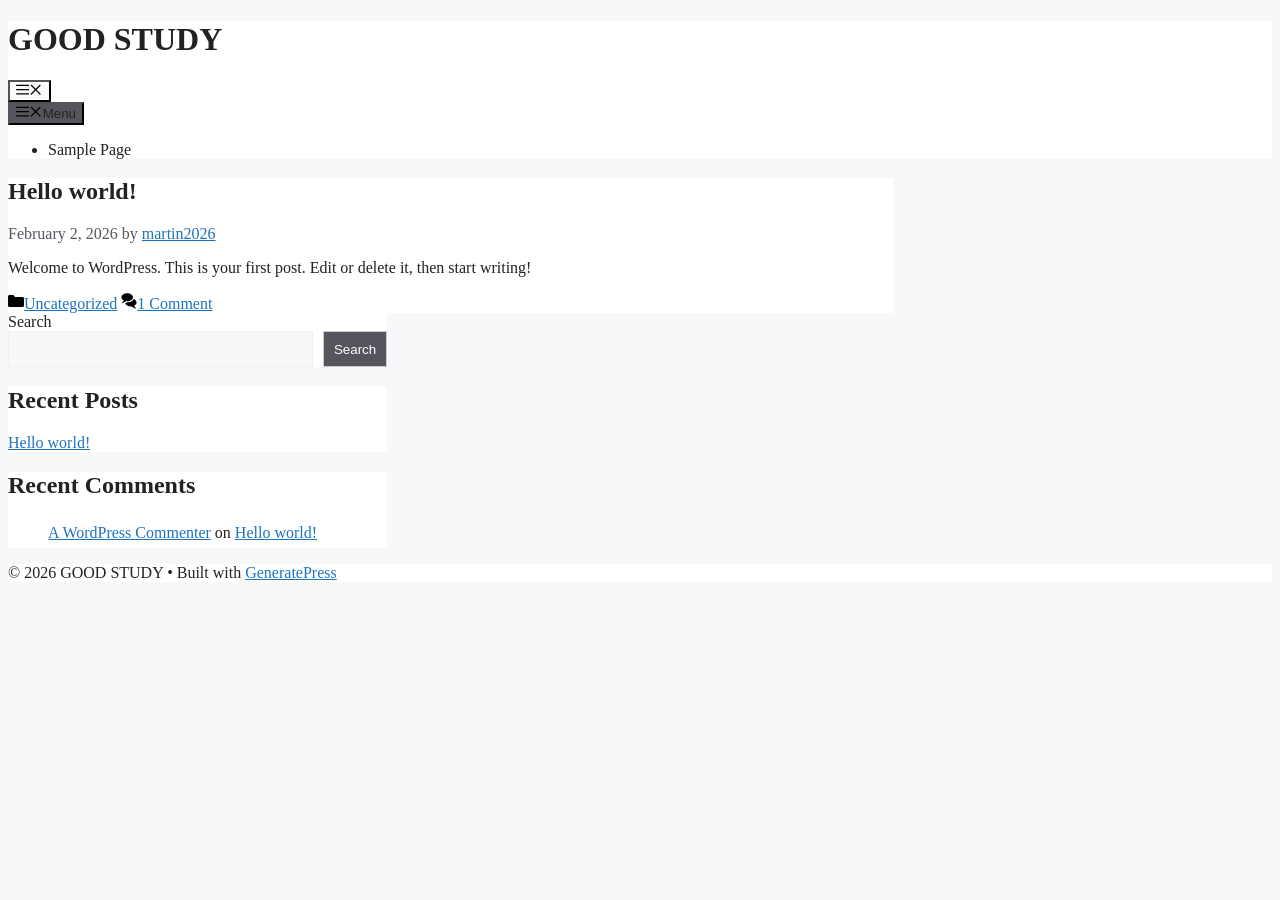
==== index.html @ b461370e "20260202" ====
<!DOCTYPE html>
<html lang="en-US">
<head><meta charset="UTF-8">
	
	<title>GOOD STUDY</title>
<meta name="robots" content="max-image-preview:large">
<meta name="viewport" content="width=device-width, initial-scale=1"><link rel="alternate" type="application/rss+xml" title="GOOD STUDY » Feed" href="/feed/">
<link rel="alternate" type="application/rss+xml" title="GOOD STUDY » Comments Feed" href="/comments/feed/">
<style id="wp-img-auto-sizes-contain-inline-css">
img:is([sizes=auto i],[sizes^="auto," i]){contain-intrinsic-size:3000px 1500px}
/*# sourceURL=wp-img-auto-sizes-contain-inline-css */
</style>
<style id="wp-emoji-styles-inline-css">

	img.wp-smiley, img.emoji {
		display: inline !important;
		border: none !important;
		box-shadow: none !important;
		height: 1em !important;
		width: 1em !important;
		margin: 0 0.07em !important;
		vertical-align: -0.1em !important;
		background: none !important;
		padding: 0 !important;
	}
/*# sourceURL=wp-emoji-styles-inline-css */
</style>
<style id="wp-block-library-inline-css">
:root{--wp-block-synced-color:#7a00df;--wp-block-synced-color--rgb:122,0,223;--wp-bound-block-color:var(--wp-block-synced-color);--wp-editor-canvas-background:#ddd;--wp-admin-theme-color:#007cba;--wp-admin-theme-color--rgb:0,124,186;--wp-admin-theme-color-darker-10:#006ba1;--wp-admin-theme-color-darker-10--rgb:0,107,160.5;--wp-admin-theme-color-darker-20:#005a87;--wp-admin-theme-color-darker-20--rgb:0,90,135;--wp-admin-border-width-focus:2px}@media (min-resolution:192dpi){:root{--wp-admin-border-width-focus:1.5px}}.wp-element-button{cursor:pointer}:root .has-very-light-gray-background-color{background-color:#eee}:root .has-very-dark-gray-background-color{background-color:#313131}:root .has-very-light-gray-color{color:#eee}:root .has-very-dark-gray-color{color:#313131}:root .has-vivid-green-cyan-to-vivid-cyan-blue-gradient-background{background:linear-gradient(135deg,#00d084,#0693e3)}:root .has-purple-crush-gradient-background{background:linear-gradient(135deg,#34e2e4,#4721fb 50%,#ab1dfe)}:root .has-hazy-dawn-gradient-background{background:linear-gradient(135deg,#faaca8,#dad0ec)}:root .has-subdued-olive-gradient-background{background:linear-gradient(135deg,#fafae1,#67a671)}:root .has-atomic-cream-gradient-background{background:linear-gradient(135deg,#fdd79a,#004a59)}:root .has-nightshade-gradient-background{background:linear-gradient(135deg,#330968,#31cdcf)}:root .has-midnight-gradient-background{background:linear-gradient(135deg,#020381,#2874fc)}:root{--wp--preset--font-size--normal:16px;--wp--preset--font-size--huge:42px}.has-regular-font-size{font-size:1em}.has-larger-font-size{font-size:2.625em}.has-normal-font-size{font-size:var(--wp--preset--font-size--normal)}.has-huge-font-size{font-size:var(--wp--preset--font-size--huge)}.has-text-align-center{text-align:center}.has-text-align-left{text-align:left}.has-text-align-right{text-align:right}.has-fit-text{white-space:nowrap!important}#end-resizable-editor-section{display:none}.aligncenter{clear:both}.items-justified-left{justify-content:flex-start}.items-justified-center{justify-content:center}.items-justified-right{justify-content:flex-end}.items-justified-space-between{justify-content:space-between}.screen-reader-text{border:0;clip-path:inset(50%);height:1px;margin:-1px;overflow:hidden;padding:0;position:absolute;width:1px;word-wrap:normal!important}.screen-reader-text:focus{background-color:#ddd;clip-path:none;color:#444;display:block;font-size:1em;height:auto;left:5px;line-height:normal;padding:15px 23px 14px;text-decoration:none;top:5px;width:auto;z-index:100000}html :where(.has-border-color){border-style:solid}html :where([style*=border-top-color]){border-top-style:solid}html :where([style*=border-right-color]){border-right-style:solid}html :where([style*=border-bottom-color]){border-bottom-style:solid}html :where([style*=border-left-color]){border-left-style:solid}html :where([style*=border-width]){border-style:solid}html :where([style*=border-top-width]){border-top-style:solid}html :where([style*=border-right-width]){border-right-style:solid}html :where([style*=border-bottom-width]){border-bottom-style:solid}html :where([style*=border-left-width]){border-left-style:solid}html :where(img[class*=wp-image-]){height:auto;max-width:100%}:where(figure){margin:0 0 1em}html :where(.is-position-sticky){--wp-admin--admin-bar--position-offset:var(--wp-admin--admin-bar--height,0px)}@media screen and (max-width:600px){html :where(.is-position-sticky){--wp-admin--admin-bar--position-offset:0px}}

/*# sourceURL=wp-block-library-inline-css */
</style><style id="wp-block-heading-inline-css">
h1:where(.wp-block-heading).has-background,h2:where(.wp-block-heading).has-background,h3:where(.wp-block-heading).has-background,h4:where(.wp-block-heading).has-background,h5:where(.wp-block-heading).has-background,h6:where(.wp-block-heading).has-background{padding:1.25em 2.375em}h1.has-text-align-left[style*=writing-mode]:where([style*=vertical-lr]),h1.has-text-align-right[style*=writing-mode]:where([style*=vertical-rl]),h2.has-text-align-left[style*=writing-mode]:where([style*=vertical-lr]),h2.has-text-align-right[style*=writing-mode]:where([style*=vertical-rl]),h3.has-text-align-left[style*=writing-mode]:where([style*=vertical-lr]),h3.has-text-align-right[style*=writing-mode]:where([style*=vertical-rl]),h4.has-text-align-left[style*=writing-mode]:where([style*=vertical-lr]),h4.has-text-align-right[style*=writing-mode]:where([style*=vertical-rl]),h5.has-text-align-left[style*=writing-mode]:where([style*=vertical-lr]),h5.has-text-align-right[style*=writing-mode]:where([style*=vertical-rl]),h6.has-text-align-left[style*=writing-mode]:where([style*=vertical-lr]),h6.has-text-align-right[style*=writing-mode]:where([style*=vertical-rl]){rotate:180deg}
/*# sourceURL=/wp-includes/blocks/heading/style.min.css */
</style>
<style id="wp-block-latest-comments-inline-css">
ol.wp-block-latest-comments{box-sizing:border-box;margin-left:0}:where(.wp-block-latest-comments:not([style*=line-height] .wp-block-latest-comments__comment)){line-height:1.1}:where(.wp-block-latest-comments:not([style*=line-height] .wp-block-latest-comments__comment-excerpt p)){line-height:1.8}.has-dates :where(.wp-block-latest-comments:not([style*=line-height])),.has-excerpts :where(.wp-block-latest-comments:not([style*=line-height])){line-height:1.5}.wp-block-latest-comments .wp-block-latest-comments{padding-left:0}.wp-block-latest-comments__comment{list-style:none;margin-bottom:1em}.has-avatars .wp-block-latest-comments__comment{list-style:none;min-height:2.25em}.has-avatars .wp-block-latest-comments__comment .wp-block-latest-comments__comment-excerpt,.has-avatars .wp-block-latest-comments__comment .wp-block-latest-comments__comment-meta{margin-left:3.25em}.wp-block-latest-comments__comment-excerpt p{font-size:.875em;margin:.36em 0 1.4em}.wp-block-latest-comments__comment-date{display:block;font-size:.75em}.wp-block-latest-comments .avatar,.wp-block-latest-comments__comment-avatar{border-radius:1.5em;display:block;float:left;height:2.5em;margin-right:.75em;width:2.5em}.wp-block-latest-comments[class*=-font-size] a,.wp-block-latest-comments[style*=font-size] a{font-size:inherit}
/*# sourceURL=/wp-includes/blocks/latest-comments/style.min.css */
</style>
<style id="wp-block-latest-posts-inline-css">
.wp-block-latest-posts{box-sizing:border-box}.wp-block-latest-posts.alignleft{margin-right:2em}.wp-block-latest-posts.alignright{margin-left:2em}.wp-block-latest-posts.wp-block-latest-posts__list{list-style:none}.wp-block-latest-posts.wp-block-latest-posts__list li{clear:both;overflow-wrap:break-word}.wp-block-latest-posts.is-grid{display:flex;flex-wrap:wrap}.wp-block-latest-posts.is-grid li{margin:0 1.25em 1.25em 0;width:100%}@media (min-width:600px){.wp-block-latest-posts.columns-2 li{width:calc(50% - .625em)}.wp-block-latest-posts.columns-2 li:nth-child(2n){margin-right:0}.wp-block-latest-posts.columns-3 li{width:calc(33.33333% - .83333em)}.wp-block-latest-posts.columns-3 li:nth-child(3n){margin-right:0}.wp-block-latest-posts.columns-4 li{width:calc(25% - .9375em)}.wp-block-latest-posts.columns-4 li:nth-child(4n){margin-right:0}.wp-block-latest-posts.columns-5 li{width:calc(20% - 1em)}.wp-block-latest-posts.columns-5 li:nth-child(5n){margin-right:0}.wp-block-latest-posts.columns-6 li{width:calc(16.66667% - 1.04167em)}.wp-block-latest-posts.columns-6 li:nth-child(6n){margin-right:0}}:root :where(.wp-block-latest-posts.is-grid){padding:0}:root :where(.wp-block-latest-posts.wp-block-latest-posts__list){padding-left:0}.wp-block-latest-posts__post-author,.wp-block-latest-posts__post-date{display:block;font-size:.8125em}.wp-block-latest-posts__post-excerpt,.wp-block-latest-posts__post-full-content{margin-bottom:1em;margin-top:.5em}.wp-block-latest-posts__featured-image a{display:inline-block}.wp-block-latest-posts__featured-image img{height:auto;max-width:100%;width:auto}.wp-block-latest-posts__featured-image.alignleft{float:left;margin-right:1em}.wp-block-latest-posts__featured-image.alignright{float:right;margin-left:1em}.wp-block-latest-posts__featured-image.aligncenter{margin-bottom:1em;text-align:center}
/*# sourceURL=/wp-includes/blocks/latest-posts/style.min.css */
</style>
<style id="wp-block-search-inline-css">
.wp-block-search__button{margin-left:10px;word-break:normal}.wp-block-search__button.has-icon{line-height:0}.wp-block-search__button svg{height:1.25em;min-height:24px;min-width:24px;width:1.25em;fill:currentColor;vertical-align:text-bottom}:where(.wp-block-search__button){border:1px solid #ccc;padding:6px 10px}.wp-block-search__inside-wrapper{display:flex;flex:auto;flex-wrap:nowrap;max-width:100%}.wp-block-search__label{width:100%}.wp-block-search.wp-block-search__button-only .wp-block-search__button{box-sizing:border-box;display:flex;flex-shrink:0;justify-content:center;margin-left:0;max-width:100%}.wp-block-search.wp-block-search__button-only .wp-block-search__inside-wrapper{min-width:0!important;transition-property:width}.wp-block-search.wp-block-search__button-only .wp-block-search__input{flex-basis:100%;transition-duration:.3s}.wp-block-search.wp-block-search__button-only.wp-block-search__searchfield-hidden,.wp-block-search.wp-block-search__button-only.wp-block-search__searchfield-hidden .wp-block-search__inside-wrapper{overflow:hidden}.wp-block-search.wp-block-search__button-only.wp-block-search__searchfield-hidden .wp-block-search__input{border-left-width:0!important;border-right-width:0!important;flex-basis:0;flex-grow:0;margin:0;min-width:0!important;padding-left:0!important;padding-right:0!important;width:0!important}:where(.wp-block-search__input){appearance:none;border:1px solid #949494;flex-grow:1;font-family:inherit;font-size:inherit;font-style:inherit;font-weight:inherit;letter-spacing:inherit;line-height:inherit;margin-left:0;margin-right:0;min-width:3rem;padding:8px;text-decoration:unset!important;text-transform:inherit}:where(.wp-block-search__button-inside .wp-block-search__inside-wrapper){background-color:#fff;border:1px solid #949494;box-sizing:border-box;padding:4px}:where(.wp-block-search__button-inside .wp-block-search__inside-wrapper) .wp-block-search__input{border:none;border-radius:0;padding:0 4px}:where(.wp-block-search__button-inside .wp-block-search__inside-wrapper) .wp-block-search__input:focus{outline:none}:where(.wp-block-search__button-inside .wp-block-search__inside-wrapper) :where(.wp-block-search__button){padding:4px 8px}.wp-block-search.aligncenter .wp-block-search__inside-wrapper{margin:auto}.wp-block[data-align=right] .wp-block-search.wp-block-search__button-only .wp-block-search__inside-wrapper{float:right}
/*# sourceURL=/wp-includes/blocks/search/style.min.css */
</style>
<style id="wp-block-group-inline-css">
.wp-block-group{box-sizing:border-box}:where(.wp-block-group.wp-block-group-is-layout-constrained){position:relative}
/*# sourceURL=/wp-includes/blocks/group/style.min.css */
</style>
<style id="wp-block-paragraph-inline-css">
.is-small-text{font-size:.875em}.is-regular-text{font-size:1em}.is-large-text{font-size:2.25em}.is-larger-text{font-size:3em}.has-drop-cap:not(:focus):first-letter{float:left;font-size:8.4em;font-style:normal;font-weight:100;line-height:.68;margin:.05em .1em 0 0;text-transform:uppercase}body.rtl .has-drop-cap:not(:focus):first-letter{float:none;margin-left:.1em}p.has-drop-cap.has-background{overflow:hidden}:root :where(p.has-background){padding:1.25em 2.375em}:where(p.has-text-color:not(.has-link-color)) a{color:inherit}p.has-text-align-left[style*="writing-mode:vertical-lr"],p.has-text-align-right[style*="writing-mode:vertical-rl"]{rotate:180deg}
/*# sourceURL=/wp-includes/blocks/paragraph/style.min.css */
</style>
<style id="global-styles-inline-css">
:root{--wp--preset--aspect-ratio--square: 1;--wp--preset--aspect-ratio--4-3: 4/3;--wp--preset--aspect-ratio--3-4: 3/4;--wp--preset--aspect-ratio--3-2: 3/2;--wp--preset--aspect-ratio--2-3: 2/3;--wp--preset--aspect-ratio--16-9: 16/9;--wp--preset--aspect-ratio--9-16: 9/16;--wp--preset--color--black: #000000;--wp--preset--color--cyan-bluish-gray: #abb8c3;--wp--preset--color--white: #ffffff;--wp--preset--color--pale-pink: #f78da7;--wp--preset--color--vivid-red: #cf2e2e;--wp--preset--color--luminous-vivid-orange: #ff6900;--wp--preset--color--luminous-vivid-amber: #fcb900;--wp--preset--color--light-green-cyan: #7bdcb5;--wp--preset--color--vivid-green-cyan: #00d084;--wp--preset--color--pale-cyan-blue: #8ed1fc;--wp--preset--color--vivid-cyan-blue: #0693e3;--wp--preset--color--vivid-purple: #9b51e0;--wp--preset--color--contrast: var(--contrast);--wp--preset--color--contrast-2: var(--contrast-2);--wp--preset--color--contrast-3: var(--contrast-3);--wp--preset--color--base: var(--base);--wp--preset--color--base-2: var(--base-2);--wp--preset--color--base-3: var(--base-3);--wp--preset--color--accent: var(--accent);--wp--preset--gradient--vivid-cyan-blue-to-vivid-purple: linear-gradient(135deg,rgb(6,147,227) 0%,rgb(155,81,224) 100%);--wp--preset--gradient--light-green-cyan-to-vivid-green-cyan: linear-gradient(135deg,rgb(122,220,180) 0%,rgb(0,208,130) 100%);--wp--preset--gradient--luminous-vivid-amber-to-luminous-vivid-orange: linear-gradient(135deg,rgb(252,185,0) 0%,rgb(255,105,0) 100%);--wp--preset--gradient--luminous-vivid-orange-to-vivid-red: linear-gradient(135deg,rgb(255,105,0) 0%,rgb(207,46,46) 100%);--wp--preset--gradient--very-light-gray-to-cyan-bluish-gray: linear-gradient(135deg,rgb(238,238,238) 0%,rgb(169,184,195) 100%);--wp--preset--gradient--cool-to-warm-spectrum: linear-gradient(135deg,rgb(74,234,220) 0%,rgb(151,120,209) 20%,rgb(207,42,186) 40%,rgb(238,44,130) 60%,rgb(251,105,98) 80%,rgb(254,248,76) 100%);--wp--preset--gradient--blush-light-purple: linear-gradient(135deg,rgb(255,206,236) 0%,rgb(152,150,240) 100%);--wp--preset--gradient--blush-bordeaux: linear-gradient(135deg,rgb(254,205,165) 0%,rgb(254,45,45) 50%,rgb(107,0,62) 100%);--wp--preset--gradient--luminous-dusk: linear-gradient(135deg,rgb(255,203,112) 0%,rgb(199,81,192) 50%,rgb(65,88,208) 100%);--wp--preset--gradient--pale-ocean: linear-gradient(135deg,rgb(255,245,203) 0%,rgb(182,227,212) 50%,rgb(51,167,181) 100%);--wp--preset--gradient--electric-grass: linear-gradient(135deg,rgb(202,248,128) 0%,rgb(113,206,126) 100%);--wp--preset--gradient--midnight: linear-gradient(135deg,rgb(2,3,129) 0%,rgb(40,116,252) 100%);--wp--preset--font-size--small: 13px;--wp--preset--font-size--medium: 20px;--wp--preset--font-size--large: 36px;--wp--preset--font-size--x-large: 42px;--wp--preset--spacing--20: 0.44rem;--wp--preset--spacing--30: 0.67rem;--wp--preset--spacing--40: 1rem;--wp--preset--spacing--50: 1.5rem;--wp--preset--spacing--60: 2.25rem;--wp--preset--spacing--70: 3.38rem;--wp--preset--spacing--80: 5.06rem;--wp--preset--shadow--natural: 6px 6px 9px rgba(0, 0, 0, 0.2);--wp--preset--shadow--deep: 12px 12px 50px rgba(0, 0, 0, 0.4);--wp--preset--shadow--sharp: 6px 6px 0px rgba(0, 0, 0, 0.2);--wp--preset--shadow--outlined: 6px 6px 0px -3px rgb(255, 255, 255), 6px 6px rgb(0, 0, 0);--wp--preset--shadow--crisp: 6px 6px 0px rgb(0, 0, 0);}:where(.is-layout-flex){gap: 0.5em;}:where(.is-layout-grid){gap: 0.5em;}body .is-layout-flex{display: flex;}.is-layout-flex{flex-wrap: wrap;align-items: center;}.is-layout-flex > :is(*, div){margin: 0;}body .is-layout-grid{display: grid;}.is-layout-grid > :is(*, div){margin: 0;}:where(.wp-block-columns.is-layout-flex){gap: 2em;}:where(.wp-block-columns.is-layout-grid){gap: 2em;}:where(.wp-block-post-template.is-layout-flex){gap: 1.25em;}:where(.wp-block-post-template.is-layout-grid){gap: 1.25em;}.has-black-color{color: var(--wp--preset--color--black) !important;}.has-cyan-bluish-gray-color{color: var(--wp--preset--color--cyan-bluish-gray) !important;}.has-white-color{color: var(--wp--preset--color--white) !important;}.has-pale-pink-color{color: var(--wp--preset--color--pale-pink) !important;}.has-vivid-red-color{color: var(--wp--preset--color--vivid-red) !important;}.has-luminous-vivid-orange-color{color: var(--wp--preset--color--luminous-vivid-orange) !important;}.has-luminous-vivid-amber-color{color: var(--wp--preset--color--luminous-vivid-amber) !important;}.has-light-green-cyan-color{color: var(--wp--preset--color--light-green-cyan) !important;}.has-vivid-green-cyan-color{color: var(--wp--preset--color--vivid-green-cyan) !important;}.has-pale-cyan-blue-color{color: var(--wp--preset--color--pale-cyan-blue) !important;}.has-vivid-cyan-blue-color{color: var(--wp--preset--color--vivid-cyan-blue) !important;}.has-vivid-purple-color{color: var(--wp--preset--color--vivid-purple) !important;}.has-black-background-color{background-color: var(--wp--preset--color--black) !important;}.has-cyan-bluish-gray-background-color{background-color: var(--wp--preset--color--cyan-bluish-gray) !important;}.has-white-background-color{background-color: var(--wp--preset--color--white) !important;}.has-pale-pink-background-color{background-color: var(--wp--preset--color--pale-pink) !important;}.has-vivid-red-background-color{background-color: var(--wp--preset--color--vivid-red) !important;}.has-luminous-vivid-orange-background-color{background-color: var(--wp--preset--color--luminous-vivid-orange) !important;}.has-luminous-vivid-amber-background-color{background-color: var(--wp--preset--color--luminous-vivid-amber) !important;}.has-light-green-cyan-background-color{background-color: var(--wp--preset--color--light-green-cyan) !important;}.has-vivid-green-cyan-background-color{background-color: var(--wp--preset--color--vivid-green-cyan) !important;}.has-pale-cyan-blue-background-color{background-color: var(--wp--preset--color--pale-cyan-blue) !important;}.has-vivid-cyan-blue-background-color{background-color: var(--wp--preset--color--vivid-cyan-blue) !important;}.has-vivid-purple-background-color{background-color: var(--wp--preset--color--vivid-purple) !important;}.has-black-border-color{border-color: var(--wp--preset--color--black) !important;}.has-cyan-bluish-gray-border-color{border-color: var(--wp--preset--color--cyan-bluish-gray) !important;}.has-white-border-color{border-color: var(--wp--preset--color--white) !important;}.has-pale-pink-border-color{border-color: var(--wp--preset--color--pale-pink) !important;}.has-vivid-red-border-color{border-color: var(--wp--preset--color--vivid-red) !important;}.has-luminous-vivid-orange-border-color{border-color: var(--wp--preset--color--luminous-vivid-orange) !important;}.has-luminous-vivid-amber-border-color{border-color: var(--wp--preset--color--luminous-vivid-amber) !important;}.has-light-green-cyan-border-color{border-color: var(--wp--preset--color--light-green-cyan) !important;}.has-vivid-green-cyan-border-color{border-color: var(--wp--preset--color--vivid-green-cyan) !important;}.has-pale-cyan-blue-border-color{border-color: var(--wp--preset--color--pale-cyan-blue) !important;}.has-vivid-cyan-blue-border-color{border-color: var(--wp--preset--color--vivid-cyan-blue) !important;}.has-vivid-purple-border-color{border-color: var(--wp--preset--color--vivid-purple) !important;}.has-vivid-cyan-blue-to-vivid-purple-gradient-background{background: var(--wp--preset--gradient--vivid-cyan-blue-to-vivid-purple) !important;}.has-light-green-cyan-to-vivid-green-cyan-gradient-background{background: var(--wp--preset--gradient--light-green-cyan-to-vivid-green-cyan) !important;}.has-luminous-vivid-amber-to-luminous-vivid-orange-gradient-background{background: var(--wp--preset--gradient--luminous-vivid-amber-to-luminous-vivid-orange) !important;}.has-luminous-vivid-orange-to-vivid-red-gradient-background{background: var(--wp--preset--gradient--luminous-vivid-orange-to-vivid-red) !important;}.has-very-light-gray-to-cyan-bluish-gray-gradient-background{background: var(--wp--preset--gradient--very-light-gray-to-cyan-bluish-gray) !important;}.has-cool-to-warm-spectrum-gradient-background{background: var(--wp--preset--gradient--cool-to-warm-spectrum) !important;}.has-blush-light-purple-gradient-background{background: var(--wp--preset--gradient--blush-light-purple) !important;}.has-blush-bordeaux-gradient-background{background: var(--wp--preset--gradient--blush-bordeaux) !important;}.has-luminous-dusk-gradient-background{background: var(--wp--preset--gradient--luminous-dusk) !important;}.has-pale-ocean-gradient-background{background: var(--wp--preset--gradient--pale-ocean) !important;}.has-electric-grass-gradient-background{background: var(--wp--preset--gradient--electric-grass) !important;}.has-midnight-gradient-background{background: var(--wp--preset--gradient--midnight) !important;}.has-small-font-size{font-size: var(--wp--preset--font-size--small) !important;}.has-medium-font-size{font-size: var(--wp--preset--font-size--medium) !important;}.has-large-font-size{font-size: var(--wp--preset--font-size--large) !important;}.has-x-large-font-size{font-size: var(--wp--preset--font-size--x-large) !important;}
/*# sourceURL=global-styles-inline-css */
</style>

<style id="classic-theme-styles-inline-css">
/*! This file is auto-generated */
.wp-block-button__link{color:#fff;background-color:#32373c;border-radius:9999px;box-shadow:none;text-decoration:none;padding:calc(.667em + 2px) calc(1.333em + 2px);font-size:1.125em}.wp-block-file__button{background:#32373c;color:#fff;text-decoration:none}
/*# sourceURL=/wp-includes/css/classic-themes.min.css */
</style>
<link rel="stylesheet" id="generate-style-css" href="/wp-content/themes/generatepress/assets/css/main.min.css?ver=3.6.1" media="all">
<style id="generate-style-inline-css">
body{background-color:var(--base-2);color:var(--contrast);}a{color:var(--accent);}a{text-decoration:underline;}.entry-title a, .site-branding a, a.button, .wp-block-button__link, .main-navigation a{text-decoration:none;}a:hover, a:focus, a:active{color:var(--contrast);}.wp-block-group__inner-container{max-width:1200px;margin-left:auto;margin-right:auto;}:root{--contrast:#222222;--contrast-2:#575760;--contrast-3:#b2b2be;--base:#f0f0f0;--base-2:#f7f8f9;--base-3:#ffffff;--accent:#1e73be;}:root .has-contrast-color{color:var(--contrast);}:root .has-contrast-background-color{background-color:var(--contrast);}:root .has-contrast-2-color{color:var(--contrast-2);}:root .has-contrast-2-background-color{background-color:var(--contrast-2);}:root .has-contrast-3-color{color:var(--contrast-3);}:root .has-contrast-3-background-color{background-color:var(--contrast-3);}:root .has-base-color{color:var(--base);}:root .has-base-background-color{background-color:var(--base);}:root .has-base-2-color{color:var(--base-2);}:root .has-base-2-background-color{background-color:var(--base-2);}:root .has-base-3-color{color:var(--base-3);}:root .has-base-3-background-color{background-color:var(--base-3);}:root .has-accent-color{color:var(--accent);}:root .has-accent-background-color{background-color:var(--accent);}.top-bar{background-color:#636363;color:#ffffff;}.top-bar a{color:#ffffff;}.top-bar a:hover{color:#303030;}.site-header{background-color:var(--base-3);}.main-title a,.main-title a:hover{color:var(--contrast);}.site-description{color:var(--contrast-2);}.mobile-menu-control-wrapper .menu-toggle,.mobile-menu-control-wrapper .menu-toggle:hover,.mobile-menu-control-wrapper .menu-toggle:focus,.has-inline-mobile-toggle #site-navigation.toggled{background-color:rgba(0, 0, 0, 0.02);}.main-navigation,.main-navigation ul ul{background-color:var(--base-3);}.main-navigation .main-nav ul li a, .main-navigation .menu-toggle, .main-navigation .menu-bar-items{color:var(--contrast);}.main-navigation .main-nav ul li:not([class*="current-menu-"]):hover > a, .main-navigation .main-nav ul li:not([class*="current-menu-"]):focus > a, .main-navigation .main-nav ul li.sfHover:not([class*="current-menu-"]) > a, .main-navigation .menu-bar-item:hover > a, .main-navigation .menu-bar-item.sfHover > a{color:var(--accent);}button.menu-toggle:hover,button.menu-toggle:focus{color:var(--contrast);}.main-navigation .main-nav ul li[class*="current-menu-"] > a{color:var(--accent);}.navigation-search input[type="search"],.navigation-search input[type="search"]:active, .navigation-search input[type="search"]:focus, .main-navigation .main-nav ul li.search-item.active > a, .main-navigation .menu-bar-items .search-item.active > a{color:var(--accent);}.main-navigation ul ul{background-color:var(--base);}.separate-containers .inside-article, .separate-containers .comments-area, .separate-containers .page-header, .one-container .container, .separate-containers .paging-navigation, .inside-page-header{background-color:var(--base-3);}.entry-title a{color:var(--contrast);}.entry-title a:hover{color:var(--contrast-2);}.entry-meta{color:var(--contrast-2);}.sidebar .widget{background-color:var(--base-3);}.footer-widgets{background-color:var(--base-3);}.site-info{background-color:var(--base-3);}input[type="text"],input[type="email"],input[type="url"],input[type="password"],input[type="search"],input[type="tel"],input[type="number"],textarea,select{color:var(--contrast);background-color:var(--base-2);border-color:var(--base);}input[type="text"]:focus,input[type="email"]:focus,input[type="url"]:focus,input[type="password"]:focus,input[type="search"]:focus,input[type="tel"]:focus,input[type="number"]:focus,textarea:focus,select:focus{color:var(--contrast);background-color:var(--base-2);border-color:var(--contrast-3);}button,html input[type="button"],input[type="reset"],input[type="submit"],a.button,a.wp-block-button__link:not(.has-background){color:#ffffff;background-color:#55555e;}button:hover,html input[type="button"]:hover,input[type="reset"]:hover,input[type="submit"]:hover,a.button:hover,button:focus,html input[type="button"]:focus,input[type="reset"]:focus,input[type="submit"]:focus,a.button:focus,a.wp-block-button__link:not(.has-background):active,a.wp-block-button__link:not(.has-background):focus,a.wp-block-button__link:not(.has-background):hover{color:#ffffff;background-color:#3f4047;}a.generate-back-to-top{background-color:rgba( 0,0,0,0.4 );color:#ffffff;}a.generate-back-to-top:hover,a.generate-back-to-top:focus{background-color:rgba( 0,0,0,0.6 );color:#ffffff;}:root{--gp-search-modal-bg-color:var(--base-3);--gp-search-modal-text-color:var(--contrast);--gp-search-modal-overlay-bg-color:rgba(0,0,0,0.2);}@media (max-width:768px){.main-navigation .menu-bar-item:hover > a, .main-navigation .menu-bar-item.sfHover > a{background:none;color:var(--contrast);}}.nav-below-header .main-navigation .inside-navigation.grid-container, .nav-above-header .main-navigation .inside-navigation.grid-container{padding:0px 20px 0px 20px;}.site-main .wp-block-group__inner-container{padding:40px;}.separate-containers .paging-navigation{padding-top:20px;padding-bottom:20px;}.entry-content .alignwide, body:not(.no-sidebar) .entry-content .alignfull{margin-left:-40px;width:calc(100% + 80px);max-width:calc(100% + 80px);}.rtl .menu-item-has-children .dropdown-menu-toggle{padding-left:20px;}.rtl .main-navigation .main-nav ul li.menu-item-has-children > a{padding-right:20px;}@media (max-width:768px){.separate-containers .inside-article, .separate-containers .comments-area, .separate-containers .page-header, .separate-containers .paging-navigation, .one-container .site-content, .inside-page-header{padding:30px;}.site-main .wp-block-group__inner-container{padding:30px;}.inside-top-bar{padding-right:30px;padding-left:30px;}.inside-header{padding-right:30px;padding-left:30px;}.widget-area .widget{padding-top:30px;padding-right:30px;padding-bottom:30px;padding-left:30px;}.footer-widgets-container{padding-top:30px;padding-right:30px;padding-bottom:30px;padding-left:30px;}.inside-site-info{padding-right:30px;padding-left:30px;}.entry-content .alignwide, body:not(.no-sidebar) .entry-content .alignfull{margin-left:-30px;width:calc(100% + 60px);max-width:calc(100% + 60px);}.one-container .site-main .paging-navigation{margin-bottom:20px;}}/* End cached CSS */.is-right-sidebar{width:30%;}.is-left-sidebar{width:30%;}.site-content .content-area{width:70%;}@media (max-width:768px){.main-navigation .menu-toggle,.sidebar-nav-mobile:not(#sticky-placeholder){display:block;}.main-navigation ul,.gen-sidebar-nav,.main-navigation:not(.slideout-navigation):not(.toggled) .main-nav > ul,.has-inline-mobile-toggle #site-navigation .inside-navigation > *:not(.navigation-search):not(.main-nav){display:none;}.nav-align-right .inside-navigation,.nav-align-center .inside-navigation{justify-content:space-between;}.has-inline-mobile-toggle .mobile-menu-control-wrapper{display:flex;flex-wrap:wrap;}.has-inline-mobile-toggle .inside-header{flex-direction:row;text-align:left;flex-wrap:wrap;}.has-inline-mobile-toggle .header-widget,.has-inline-mobile-toggle #site-navigation{flex-basis:100%;}.nav-float-left .has-inline-mobile-toggle #site-navigation{order:10;}}
/*# sourceURL=generate-style-inline-css */
</style>
<style id="kadence-blocks-global-variables-inline-css">
:root {--global-kb-font-size-sm:clamp(0.8rem, 0.73rem + 0.217vw, 0.9rem);--global-kb-font-size-md:clamp(1.1rem, 0.995rem + 0.326vw, 1.25rem);--global-kb-font-size-lg:clamp(1.75rem, 1.576rem + 0.543vw, 2rem);--global-kb-font-size-xl:clamp(2.25rem, 1.728rem + 1.63vw, 3rem);--global-kb-font-size-xxl:clamp(2.5rem, 1.456rem + 3.26vw, 4rem);--global-kb-font-size-xxxl:clamp(2.75rem, 0.489rem + 7.065vw, 6rem);}:root {--global-palette1: #3182CE;--global-palette2: #2B6CB0;--global-palette3: #1A202C;--global-palette4: #2D3748;--global-palette5: #4A5568;--global-palette6: #718096;--global-palette7: #EDF2F7;--global-palette8: #F7FAFC;--global-palette9: #ffffff;}
/*# sourceURL=kadence-blocks-global-variables-inline-css */
</style>
<link rel="https://api.w.org/" href="/wp-json/"><link rel="EditURI" type="application/rsd+xml" title="RSD" href="/xmlrpc.php?rsd">
<meta name="generator" content="WordPress 6.9">
</head>

<body class="home blog wp-embed-responsive wp-theme-generatepress right-sidebar nav-float-right separate-containers header-aligned-left dropdown-hover" itemtype="https://schema.org/Blog" itemscope>
	<a class="screen-reader-text skip-link" href="#content" title="Skip to content">Skip to content</a>		<header class="site-header has-inline-mobile-toggle" id="masthead" aria-label="Site" itemtype="https://schema.org/WPHeader" itemscope>
			<div class="inside-header grid-container">
				<div class="site-branding">
						<h1 class="main-title" itemprop="headline">
					<a href="/" rel="home">GOOD STUDY</a>
				</h1>
						
					</div>	<nav class="main-navigation mobile-menu-control-wrapper" id="mobile-menu-control-wrapper" aria-label="Mobile Toggle">
				<button data-nav="site-navigation" class="menu-toggle" aria-controls="primary-menu" aria-expanded="false">
			<span class="gp-icon icon-menu-bars"><svg viewbox="0 0 512 512" aria-hidden="true" xmlns="http://www.w3.org/2000/svg" width="1em" height="1em"><path d="M0 96c0-13.255 10.745-24 24-24h464c13.255 0 24 10.745 24 24s-10.745 24-24 24H24c-13.255 0-24-10.745-24-24zm0 160c0-13.255 10.745-24 24-24h464c13.255 0 24 10.745 24 24s-10.745 24-24 24H24c-13.255 0-24-10.745-24-24zm0 160c0-13.255 10.745-24 24-24h464c13.255 0 24 10.745 24 24s-10.745 24-24 24H24c-13.255 0-24-10.745-24-24z"></path></svg><svg viewbox="0 0 512 512" aria-hidden="true" xmlns="http://www.w3.org/2000/svg" width="1em" height="1em"><path d="M71.029 71.029c9.373-9.372 24.569-9.372 33.942 0L256 222.059l151.029-151.03c9.373-9.372 24.569-9.372 33.942 0 9.372 9.373 9.372 24.569 0 33.942L289.941 256l151.03 151.029c9.372 9.373 9.372 24.569 0 33.942-9.373 9.372-24.569 9.372-33.942 0L256 289.941l-151.029 151.03c-9.373 9.372-24.569 9.372-33.942 0-9.372-9.373-9.372-24.569 0-33.942L222.059 256 71.029 104.971c-9.372-9.373-9.372-24.569 0-33.942z"></path></svg></span><span class="screen-reader-text">Menu</span>		</button>
	</nav>
			<nav class="main-navigation sub-menu-right" id="site-navigation" aria-label="Primary" itemtype="https://schema.org/SiteNavigationElement" itemscope>
			<div class="inside-navigation grid-container">
								<button class="menu-toggle" aria-controls="primary-menu" aria-expanded="false">
					<span class="gp-icon icon-menu-bars"><svg viewbox="0 0 512 512" aria-hidden="true" xmlns="http://www.w3.org/2000/svg" width="1em" height="1em"><path d="M0 96c0-13.255 10.745-24 24-24h464c13.255 0 24 10.745 24 24s-10.745 24-24 24H24c-13.255 0-24-10.745-24-24zm0 160c0-13.255 10.745-24 24-24h464c13.255 0 24 10.745 24 24s-10.745 24-24 24H24c-13.255 0-24-10.745-24-24zm0 160c0-13.255 10.745-24 24-24h464c13.255 0 24 10.745 24 24s-10.745 24-24 24H24c-13.255 0-24-10.745-24-24z"></path></svg><svg viewbox="0 0 512 512" aria-hidden="true" xmlns="http://www.w3.org/2000/svg" width="1em" height="1em"><path d="M71.029 71.029c9.373-9.372 24.569-9.372 33.942 0L256 222.059l151.029-151.03c9.373-9.372 24.569-9.372 33.942 0 9.372 9.373 9.372 24.569 0 33.942L289.941 256l151.03 151.029c9.372 9.373 9.372 24.569 0 33.942-9.373 9.372-24.569 9.372-33.942 0L256 289.941l-151.029 151.03c-9.373 9.372-24.569 9.372-33.942 0-9.372-9.373-9.372-24.569 0-33.942L222.059 256 71.029 104.971c-9.372-9.373-9.372-24.569 0-33.942z"></path></svg></span><span class="mobile-menu">Menu</span>				</button>
						<div id="primary-menu" class="main-nav">
			<ul class="menu sf-menu">
				<li class="page_item page-item-2"><a href="/sample-page/">Sample Page</a></li>
			</ul>
		</div>
					</div>
		</nav>
					</div>
		</header>
		
	<div class="site grid-container container hfeed" id="page">
				<div class="site-content" id="content">
			
	<div class="content-area" id="primary">
		<main class="site-main" id="main">
			<article id="post-1" class="post-1 post type-post status-publish format-standard hentry category-uncategorized" itemtype="https://schema.org/CreativeWork" itemscope>
	<div class="inside-article">
					<header class="entry-header">
				<h2 class="entry-title" itemprop="headline"><a href="/2026/02/02/hello-world/" rel="bookmark">Hello world!</a></h2>		<div class="entry-meta">
			<span class="posted-on"><time class="entry-date published" datetime="2026-02-02T05:59:45+00:00" itemprop="datePublished">February 2, 2026</time></span> <span class="byline">by <span class="author vcard" itemprop="author" itemtype="https://schema.org/Person" itemscope><a class="url fn n" href="/author/martin2026/" title="View all posts by martin2026" rel="author" itemprop="url"><span class="author-name" itemprop="name">martin2026</span></a></span></span> 		</div>
					</header>
			
			<div class="entry-summary" itemprop="text">
				<p>Welcome to WordPress. This is your first post. Edit or delete it, then start writing!</p>
			</div>

				<footer class="entry-meta" aria-label="Entry meta">
			<span class="cat-links"><span class="gp-icon icon-categories"><svg viewbox="0 0 512 512" aria-hidden="true" xmlns="http://www.w3.org/2000/svg" width="1em" height="1em"><path d="M0 112c0-26.51 21.49-48 48-48h110.014a48 48 0 0143.592 27.907l12.349 26.791A16 16 0 00228.486 128H464c26.51 0 48 21.49 48 48v224c0 26.51-21.49 48-48 48H48c-26.51 0-48-21.49-48-48V112z"></path></svg></span><span class="screen-reader-text">Categories </span><a href="/category/uncategorized/" rel="category tag">Uncategorized</a></span> <span class="comments-link"><span class="gp-icon icon-comments"><svg viewbox="0 0 512 512" aria-hidden="true" xmlns="http://www.w3.org/2000/svg" width="1em" height="1em"><path d="M132.838 329.973a435.298 435.298 0 0016.769-9.004c13.363-7.574 26.587-16.142 37.419-25.507 7.544.597 15.27.925 23.098.925 54.905 0 105.634-15.311 143.285-41.28 23.728-16.365 43.115-37.692 54.155-62.645 54.739 22.205 91.498 63.272 91.498 110.286 0 42.186-29.558 79.498-75.09 102.828 23.46 49.216 75.09 101.709 75.09 101.709s-115.837-38.35-154.424-78.46c-9.956 1.12-20.297 1.758-30.793 1.758-88.727 0-162.927-43.071-181.007-100.61z"></path><path d="M383.371 132.502c0 70.603-82.961 127.787-185.216 127.787-10.496 0-20.837-.639-30.793-1.757-38.587 40.093-154.424 78.429-154.424 78.429s51.63-52.472 75.09-101.67c-45.532-23.321-75.09-60.619-75.09-102.79C12.938 61.9 95.9 4.716 198.155 4.716 300.41 4.715 383.37 61.9 383.37 132.502z"></path></svg></span><a href="/2026/02/02/hello-world/#comments">1 Comment</a></span> 		</footer>
			</div>
</article>
		</main>
	</div>

	<div class="widget-area sidebar is-right-sidebar" id="right-sidebar">
	<div class="inside-right-sidebar">
		<aside id="block-2" class="widget inner-padding widget_block widget_search"><form role="search" method="get" action="/" class="wp-block-search__button-outside wp-block-search__text-button wp-block-search"><label class="wp-block-search__label" for="wp-block-search__input-1">Search</label><div class="wp-block-search__inside-wrapper"><input class="wp-block-search__input" id="wp-block-search__input-1" placeholder="" value="" type="search" name="s" required><button aria-label="Search" class="wp-block-search__button wp-element-button" type="submit">Search</button></div></form></aside><aside id="block-3" class="widget inner-padding widget_block"><div class="wp-block-group"><div class="wp-block-group__inner-container is-layout-flow wp-block-group-is-layout-flow"><h2 class="wp-block-heading">Recent Posts</h2><ul class="wp-block-latest-posts__list wp-block-latest-posts"><li><a class="wp-block-latest-posts__post-title" href="/2026/02/02/hello-world/">Hello world!</a></li>
</ul></div></div></aside><aside id="block-4" class="widget inner-padding widget_block"><div class="wp-block-group"><div class="wp-block-group__inner-container is-layout-flow wp-block-group-is-layout-flow"><h2 class="wp-block-heading">Recent Comments</h2><ol class="wp-block-latest-comments"><li class="wp-block-latest-comments__comment"><article><footer class="wp-block-latest-comments__comment-meta"><a class="wp-block-latest-comments__comment-author" href="https://wordpress.org/">A WordPress Commenter</a> on <a class="wp-block-latest-comments__comment-link" href="/2026/02/02/hello-world/#comment-1">Hello world!</a></footer></article></li></ol></div></div></aside>	</div>
</div>

	</div>
</div>


<div class="site-footer">
			<footer class="site-info" aria-label="Site" itemtype="https://schema.org/WPFooter" itemscope>
			<div class="inside-site-info grid-container">
								<div class="copyright-bar">
					<span class="copyright">© 2026 GOOD STUDY</span> • Built with <a href="https://generatepress.com/" itemprop="url">GeneratePress</a>				</div>
			</div>
		</footer>
		</div>

<script type="speculationrules">
{"prefetch":[{"source":"document","where":{"and":[{"href_matches":"/*"},{"not":{"href_matches":["/wp-*.php","/wp-admin/*","/wp-content/uploads/*","/wp-content/*","/wp-content/plugins/*","/wp-content/themes/generatepress/*","/*\\?(.+)"]}},{"not":{"selector_matches":"a[rel~=\"nofollow\"]"}},{"not":{"selector_matches":".no-prefetch, .no-prefetch a"}}]},"eagerness":"conservative"}]}
</script>
<script id="generate-a11y">
!function(){"use strict";if("querySelector"in document&&"addEventListener"in window){var e=document.body;e.addEventListener("pointerdown",(function(){e.classList.add("using-mouse")}),{passive:!0}),e.addEventListener("keydown",(function(){e.classList.remove("using-mouse")}),{passive:!0})}}();
</script>
<script id="generate-menu-js-before">
var generatepressMenu = {"toggleOpenedSubMenus":true,"openSubMenuLabel":"Open Sub-Menu","closeSubMenuLabel":"Close Sub-Menu"};
//# sourceURL=generate-menu-js-before
</script>
<script src="/wp-content/themes/generatepress/assets/js/menu.min.js?ver=3.6.1" id="generate-menu-js"></script>
<script id="wp-emoji-settings" type="application/json">
{"baseUrl":"https://s.w.org/images/core/emoji/17.0.2/72x72/","ext":".png","svgUrl":"https://s.w.org/images/core/emoji/17.0.2/svg/","svgExt":".svg","source":{"concatemoji":"/wp-includes/js/wp-emoji-release.min.js?ver=6.9"}}
</script>
<script type="module">
/*! This file is auto-generated */
const a=JSON.parse(document.getElementById("wp-emoji-settings").textContent),o=(window._wpemojiSettings=a,"wpEmojiSettingsSupports"),s=["flag","emoji"];function i(e){try{var t={supportTests:e,timestamp:(new Date).valueOf()};sessionStorage.setItem(o,JSON.stringify(t))}catch(e){}}function c(e,t,n){e.clearRect(0,0,e.canvas.width,e.canvas.height),e.fillText(t,0,0);t=new Uint32Array(e.getImageData(0,0,e.canvas.width,e.canvas.height).data);e.clearRect(0,0,e.canvas.width,e.canvas.height),e.fillText(n,0,0);const a=new Uint32Array(e.getImageData(0,0,e.canvas.width,e.canvas.height).data);return t.every((e,t)=>e===a[t])}function p(e,t){e.clearRect(0,0,e.canvas.width,e.canvas.height),e.fillText(t,0,0);var n=e.getImageData(16,16,1,1);for(let e=0;e<n.data.length;e++)if(0!==n.data[e])return!1;return!0}function u(e,t,n,a){switch(t){case"flag":return n(e,"\ud83c\udff3\ufe0f\u200d\u26a7\ufe0f","\ud83c\udff3\ufe0f\u200b\u26a7\ufe0f")?!1:!n(e,"\ud83c\udde8\ud83c\uddf6","\ud83c\udde8\u200b\ud83c\uddf6")&&!n(e,"\ud83c\udff4\udb40\udc67\udb40\udc62\udb40\udc65\udb40\udc6e\udb40\udc67\udb40\udc7f","\ud83c\udff4\u200b\udb40\udc67\u200b\udb40\udc62\u200b\udb40\udc65\u200b\udb40\udc6e\u200b\udb40\udc67\u200b\udb40\udc7f");case"emoji":return!a(e,"\ud83e\u1fac8")}return!1}function f(e,t,n,a){let r;const o=(r="undefined"!=typeof WorkerGlobalScope&&self instanceof WorkerGlobalScope?new OffscreenCanvas(300,150):document.createElement("canvas")).getContext("2d",{willReadFrequently:!0}),s=(o.textBaseline="top",o.font="600 32px Arial",{});return e.forEach(e=>{s[e]=t(o,e,n,a)}),s}function r(e){var t=document.createElement("script");t.src=e,t.defer=!0,document.head.appendChild(t)}a.supports={everything:!0,everythingExceptFlag:!0},new Promise(t=>{let n=function(){try{var e=JSON.parse(sessionStorage.getItem(o));if("object"==typeof e&&"number"==typeof e.timestamp&&(new Date).valueOf()<e.timestamp+604800&&"object"==typeof e.supportTests)return e.supportTests}catch(e){}return null}();if(!n){if("undefined"!=typeof Worker&&"undefined"!=typeof OffscreenCanvas&&"undefined"!=typeof URL&&URL.createObjectURL&&"undefined"!=typeof Blob)try{var e="postMessage("+f.toString()+"("+[JSON.stringify(s),u.toString(),c.toString(),p.toString()].join(",")+"));",a=new Blob([e],{type:"text/javascript"});const r=new Worker(URL.createObjectURL(a),{name:"wpTestEmojiSupports"});return void(r.onmessage=e=>{i(n=e.data),r.terminate(),t(n)})}catch(e){}i(n=f(s,u,c,p))}t(n)}).then(e=>{for(const n in e)a.supports[n]=e[n],a.supports.everything=a.supports.everything&&a.supports[n],"flag"!==n&&(a.supports.everythingExceptFlag=a.supports.everythingExceptFlag&&a.supports[n]);var t;a.supports.everythingExceptFlag=a.supports.everythingExceptFlag&&!a.supports.flag,a.supports.everything||((t=a.source||{}).concatemoji?r(t.concatemoji):t.wpemoji&&t.twemoji&&(r(t.twemoji),r(t.wpemoji)))});
//# sourceURL=/wp-includes/js/wp-emoji-loader.min.js
</script>

</body>
</html>
---- wp-content/themes/generatepress/assets/css/main.min.css ----
blockquote,body,dd,dl,dt,fieldset,figure,h1,h2,h3,h4,h5,h6,hr,html,iframe,legend,li,ol,p,pre,textarea,ul{margin:0;padding:0;border:0}html{font-family:sans-serif;-webkit-text-size-adjust:100%;-ms-text-size-adjust:100%;-webkit-font-smoothing:antialiased;-moz-osx-font-smoothing:grayscale}main{display:block}progress{vertical-align:baseline}html{box-sizing:border-box}*,::after,::before{box-sizing:inherit}button,input,optgroup,select,textarea{font-family:inherit;font-size:100%;margin:0}[type=search]{-webkit-appearance:textfield;outline-offset:-2px}[type=search]::-webkit-search-decoration{-webkit-appearance:none}::-moz-focus-inner{border-style:none;padding:0}:-moz-focusring{outline:1px dotted ButtonText}body,button,input,select,textarea{font-family:-apple-system,system-ui,BlinkMacSystemFont,"Segoe UI",Helvetica,Arial,sans-serif,"Apple Color Emoji","Segoe UI Emoji","Segoe UI Symbol";font-weight:400;text-transform:none;font-size:17px;line-height:1.5}p{margin-bottom:1.5em}h1,h2,h3,h4,h5,h6{font-family:inherit;font-size:100%;font-style:inherit;font-weight:inherit}pre{background:rgba(0,0,0,.05);font-family:inherit;font-size:inherit;line-height:normal;margin-bottom:1.5em;padding:20px;overflow:auto;max-width:100%}blockquote{border-left:5px solid rgba(0,0,0,.05);padding:20px;font-size:1.2em;font-style:italic;margin:0 0 1.5em;position:relative}blockquote p:last-child{margin:0}table,td,th{border:1px solid rgba(0,0,0,.1)}table{border-collapse:separate;border-spacing:0;border-width:1px 0 0 1px;margin:0 0 1.5em;width:100%}td,th{padding:8px}th{border-width:0 1px 1px 0}td{border-width:0 1px 1px 0}hr{background-color:rgba(0,0,0,.1);border:0;height:1px;margin-bottom:40px;margin-top:40px}fieldset{padding:0;border:0;min-width:inherit}fieldset legend{padding:0;margin-bottom:1.5em}h1{font-size:42px;margin-bottom:20px;line-height:1.2em;font-weight:400;text-transform:none}h2{font-size:35px;margin-bottom:20px;line-height:1.2em;font-weight:400;text-transform:none}h3{font-size:29px;margin-bottom:20px;line-height:1.2em;font-weight:400;text-transform:none}h4{font-size:24px}h5{font-size:20px}h4,h5,h6{margin-bottom:20px}ol,ul{margin:0 0 1.5em 3em}ul{list-style:disc}ol{list-style:decimal}li>ol,li>ul{margin-bottom:0;margin-left:1.5em}dt{font-weight:700}dd{margin:0 1.5em 1.5em}b,strong{font-weight:700}cite,dfn,em,i{font-style:italic}address{margin:0 0 1.5em}code,kbd,tt,var{font:15px Monaco,Consolas,"Andale Mono","DejaVu Sans Mono",monospace}abbr,acronym{border-bottom:1px dotted #666;cursor:help}ins,mark{text-decoration:none}sub,sup{font-size:75%;height:0;line-height:0;position:relative;vertical-align:baseline}sup{bottom:1ex}sub{top:.5ex}small{font-size:75%}big{font-size:125%}figure{margin:0}table{margin:0 0 1.5em;width:100%}th{font-weight:700}img{height:auto;max-width:100%}button,input[type=button],input[type=reset],input[type=submit]{background:#55555e;color:#fff;border:1px solid transparent;cursor:pointer;-webkit-appearance:button;padding:10px 20px}input[type=email],input[type=number],input[type=password],input[type=search],input[type=tel],input[type=text],input[type=url],select,textarea{border:1px solid;border-radius:0;padding:10px 15px;max-width:100%}textarea{width:100%}a,button,input{transition:color .1s ease-in-out,background-color .1s ease-in-out}a{text-decoration:none}.button,.wp-block-button .wp-block-button__link{padding:10px 20px;display:inline-block}.wp-block-button .wp-block-button__link{font-size:inherit;line-height:inherit}.using-mouse :focus{outline:0}.using-mouse ::-moz-focus-inner{border:0}.alignleft{float:left;margin-right:1.5em}.alignright{float:right;margin-left:1.5em}.aligncenter{clear:both;display:block;margin:0 auto}.size-auto,.size-full,.size-large,.size-medium,.size-thumbnail{max-width:100%;height:auto}.no-sidebar .entry-content .alignfull{margin-left:calc(-100vw / 2 + 100% / 2);margin-right:calc(-100vw / 2 + 100% / 2);max-width:100vw;width:auto}.screen-reader-text{border:0;clip:rect(1px,1px,1px,1px);clip-path:inset(50%);height:1px;margin:-1px;overflow:hidden;padding:0;position:absolute!important;width:1px;word-wrap:normal!important}.screen-reader-text:focus{background-color:#f1f1f1;border-radius:3px;box-shadow:0 0 2px 2px rgba(0,0,0,.6);clip:auto!important;clip-path:none;color:#21759b;display:block;font-size:.875rem;font-weight:700;height:auto;left:5px;line-height:normal;padding:15px 23px 14px;text-decoration:none;top:5px;width:auto;z-index:100000}#primary[tabindex="-1"]:focus{outline:0}.main-navigation{z-index:100;padding:0;clear:both;display:block}.main-navigation a{display:block;text-decoration:none;font-weight:400;text-transform:none;font-size:15px}.main-navigation ul{list-style:none;margin:0;padding-left:0}.main-navigation .main-nav ul li a{padding-left:20px;padding-right:20px;line-height:60px}.inside-navigation{position:relative}.main-navigation .inside-navigation{display:flex;align-items:center;flex-wrap:wrap;justify-content:space-between}.main-navigation .main-nav>ul{display:flex;flex-wrap:wrap;align-items:center}.main-navigation li{position:relative}.main-navigation .menu-bar-items{display:flex;align-items:center;font-size:15px}.main-navigation .menu-bar-items a{color:inherit}.main-navigation .menu-bar-item{position:relative}.main-navigation .menu-bar-item.search-item{z-index:20}.main-navigation .menu-bar-item>a{padding-left:20px;padding-right:20px;line-height:60px}.sidebar .main-navigation .main-nav{flex-basis:100%}.sidebar .main-navigation .main-nav>ul{flex-direction:column}.sidebar .main-navigation .menu-bar-items{margin:0 auto}.sidebar .main-navigation .menu-bar-items .search-item{order:10}.nav-align-center .inside-navigation{justify-content:center}.nav-align-center .main-nav>ul{justify-content:center}.nav-align-right .inside-navigation{justify-content:flex-end}.main-navigation ul ul{display:block;box-shadow:1px 1px 0 rgba(0,0,0,.1);float:left;position:absolute;left:-99999px;opacity:0;z-index:99999;width:200px;text-align:left;top:auto;transition:opacity 80ms linear;transition-delay:0s;pointer-events:none;height:0;overflow:hidden}.main-navigation ul ul a{display:block}.main-navigation ul ul li{width:100%}.main-navigation .main-nav ul ul li a{line-height:normal;padding:10px 20px;font-size:14px}.main-navigation .main-nav ul li.menu-item-has-children>a{padding-right:0;position:relative}.main-navigation.sub-menu-left ul ul{box-shadow:-1px 1px 0 rgba(0,0,0,.1)}.main-navigation.sub-menu-left .sub-menu{right:0}.main-navigation:not(.toggled) ul li.sfHover>ul,.main-navigation:not(.toggled) ul li:hover>ul{left:auto;opacity:1;transition-delay:150ms;pointer-events:auto;height:auto;overflow:visible}.main-navigation:not(.toggled) ul ul li.sfHover>ul,.main-navigation:not(.toggled) ul ul li:hover>ul{left:100%;top:0}.main-navigation.sub-menu-left:not(.toggled) ul ul li.sfHover>ul,.main-navigation.sub-menu-left:not(.toggled) ul ul li:hover>ul{right:100%;left:auto}.nav-float-right .main-navigation ul ul ul{top:0}.menu-item-has-children .dropdown-menu-toggle{display:inline-block;height:100%;clear:both;padding-right:20px;padding-left:10px}.menu-item-has-children ul .dropdown-menu-toggle{padding-top:10px;padding-bottom:10px;margin-top:-10px}.sidebar .menu-item-has-children .dropdown-menu-toggle,nav ul ul .menu-item-has-children .dropdown-menu-toggle{float:right}.widget-area .main-navigation li{float:none;display:block;width:100%;padding:0;margin:0}.sidebar .main-navigation.sub-menu-right ul li.sfHover ul,.sidebar .main-navigation.sub-menu-right ul li:hover ul{top:0;left:100%}.sidebar .main-navigation.sub-menu-left ul li.sfHover ul,.sidebar .main-navigation.sub-menu-left ul li:hover ul{top:0;right:100%}.site-main .comment-navigation,.site-main .post-navigation,.site-main .posts-navigation{margin:0 0 2em;overflow:hidden}.site-main .post-navigation{margin-bottom:0}.paging-navigation .nav-next,.paging-navigation .nav-previous{display:none}.paging-navigation .nav-links>*{padding:0 5px}.paging-navigation .nav-links .current{font-weight:700}.nav-links>:first-child{padding-left:0}.site-header{position:relative}.inside-header{padding:20px 40px}.main-title{margin:0;font-size:25px;line-height:1.2em;word-wrap:break-word;font-weight:700;text-transform:none}.site-description{margin:0;line-height:1.5;font-weight:400;text-transform:none;font-size:15px}.site-logo{display:inline-block;max-width:100%}.site-header .header-image{vertical-align:middle}.inside-header{display:flex;align-items:center}.header-widget{margin-left:auto}.header-widget p:last-child{margin-bottom:0}.nav-float-right .header-widget{margin-left:20px}.nav-float-right #site-navigation{margin-left:auto}.nav-float-left #site-navigation{margin-right:auto;order:-10}.nav-float-left .header-widget{margin-left:0;margin-right:20px;order:-15}.header-aligned-center:not([class*=nav-float-]) .inside-header{justify-content:center;flex-direction:column;text-align:center}.header-aligned-center:not([class*=nav-float-]) .header-widget{margin-left:auto;margin-right:auto}.header-aligned-center:not([class*=nav-float-]) .inside-header>:not(:first-child){margin-top:1em}.header-aligned-right:not([class*=nav-float-]) .inside-header{justify-content:flex-end}.header-aligned-right:not([class*=nav-float-]) .header-widget{margin-right:auto;margin-left:0;order:-10}.site-branding-container{display:inline-flex;align-items:center;text-align:left;flex-shrink:0}.site-branding-container .site-logo{margin-right:1em}.sticky{display:block}.entry-header .gp-icon,.posted-on .updated{display:none}.byline,.entry-header .cat-links,.entry-header .comments-link,.entry-header .tags-links,.group-blog .byline,.single .byline{display:inline}footer.entry-meta .byline,footer.entry-meta .posted-on{display:block}.entry-content:not(:first-child),.entry-summary:not(:first-child),.page-content:not(:first-child){margin-top:2em}.page-links{clear:both;margin:0 0 1.5em}.archive .format-aside .entry-header,.archive .format-status .entry-header,.archive .format-status .entry-meta,.archive .format-status .entry-title,.blog .format-aside .entry-header,.blog .format-status .entry-header,.blog .format-status .entry-meta,.blog .format-status .entry-title{display:none}.archive .format-aside .entry-content,.archive .format-status .entry-content,.blog .format-aside .entry-content,.blog .format-status .entry-content{margin-top:0}.archive .format-status .entry-content p:last-child,.blog .format-status .entry-content p:last-child{margin-bottom:0}.entry-header,.site-content{word-wrap:break-word}.entry-title{margin-bottom:0}.author .page-header .page-title{display:flex;align-items:center}.author .page-header .avatar{margin-right:20px}.page-header .author-info>:last-child,.page-header>:last-child{margin-bottom:0}.entry-meta{font-size:85%;margin-top:.5em;line-height:1.5}footer.entry-meta{margin-top:2em}.cat-links,.comments-link,.tags-links{display:block}.entry-content>p:last-child,.entry-summary>p:last-child,.page-content>p:last-child,.read-more-container,.taxonomy-description p:last-child{margin-bottom:0}.wp-caption{margin-bottom:1.5em;max-width:100%;position:relative}.wp-caption img[class*=wp-image-]{display:block;margin:0 auto 0;max-width:100%}.wp-caption .wp-caption-text{font-size:75%;padding-top:5px;opacity:.8}.wp-caption img{position:relative;vertical-align:bottom}.wp-block-image figcaption{font-size:13px;text-align:center}.wp-block-gallery,ul.blocks-gallery-grid{margin-left:0}.wp-block-gallery .blocks-gallery-image figcaption,.wp-block-gallery .blocks-gallery-item figcaption{background:rgba(255,255,255,.7);color:#000;padding:10px;box-sizing:border-box}.gallery{margin-bottom:1.5em}.gallery-item{display:inline-block;text-align:center;vertical-align:top;width:100%}.gallery-columns-2 .gallery-item{max-width:50%}.gallery-columns-3 .gallery-item{max-width:33.33%}.gallery-columns-4 .gallery-item{max-width:25%}.gallery-columns-5 .gallery-item{max-width:20%}.gallery-columns-6 .gallery-item{max-width:16.66%}.gallery-columns-7 .gallery-item{max-width:14.28%}.gallery-columns-8 .gallery-item{max-width:12.5%}.gallery-columns-9 .gallery-item{max-width:11.11%}.gallery-caption{display:block}.site-main .gallery{margin-bottom:1.5em}.gallery-item img{vertical-align:bottom}.gallery-icon{padding:5px}embed,iframe,object{max-width:100%}.wp-block-post-template{margin-left:0}.widget-area .widget{padding:40px}.widget select{max-width:100%}.footer-widgets .widget :last-child,.sidebar .widget :last-child{margin-bottom:0}.widget-title{margin-bottom:30px;font-size:20px;line-height:1.5;font-weight:400;text-transform:none}.widget ol,.widget ul{margin:0}.widget .search-field{width:100%}.widget .search-form{display:flex}.widget .search-form button.search-submit{font-size:15px}.footer-widgets .widget{margin-bottom:30px}.footer-widgets .widget:last-child,.sidebar .widget:last-child{margin-bottom:0}.widget ul li{list-style-type:none;position:relative;margin-bottom:.5em}.widget ul li ul{margin-left:1em;margin-top:.5em}.wp-calendar-table{table-layout:fixed}.site-content{display:flex}.grid-container{margin-left:auto;margin-right:auto;max-width:1200px}.page-header,.sidebar .widget,.site-main>*{margin-bottom:20px}.both-left .inside-left-sidebar,.both-right .inside-left-sidebar{margin-right:10px}.both-left .inside-right-sidebar,.both-right .inside-right-sidebar{margin-left:10px}.one-container.both-right .site-main,.one-container.right-sidebar .site-main{margin-right:40px}.one-container.both-left .site-main,.one-container.left-sidebar .site-main{margin-left:40px}.one-container.both-sidebars .site-main{margin:0 40px 0 40px}.one-container.archive .post:not(:last-child):not(.is-loop-template-item),.one-container.blog .post:not(:last-child):not(.is-loop-template-item){padding-bottom:40px}.one-container .site-content{padding:40px}.separate-containers .comments-area,.separate-containers .inside-article,.separate-containers .page-header,.separate-containers .paging-navigation{padding:40px}.separate-containers .site-main{margin:20px}.separate-containers.no-sidebar .site-main{margin-left:0;margin-right:0}.separate-containers.both-right .site-main,.separate-containers.right-sidebar .site-main{margin-left:0}.separate-containers.both-left .site-main,.separate-containers.left-sidebar .site-main{margin-right:0}.separate-containers .inside-left-sidebar,.separate-containers .inside-right-sidebar{margin-top:20px;margin-bottom:20px}.inside-page-header{padding:40px}.widget-area .main-navigation{margin-bottom:20px}.one-container .site-main>:last-child,.separate-containers .site-main>:last-child{margin-bottom:0}.full-width-content .container.grid-container{max-width:100%}.full-width-content.no-sidebar.separate-containers .site-main{margin:0}.full-width-content.one-container .site-content,.full-width-content.separate-containers .inside-article{padding:0}.full-width-content .entry-content .alignwide{margin-left:0;width:auto;max-width:unset}.contained-content.one-container .site-content,.contained-content.separate-containers .inside-article{padding:0}.sidebar .grid-container{max-width:100%;width:100%}.both-left .is-left-sidebar,.both-sidebars .is-left-sidebar,.left-sidebar .sidebar{order:-10}.both-left .is-right-sidebar{order:-5}.both-right .is-left-sidebar{order:5}.both-right .is-right-sidebar,.both-sidebars .is-right-sidebar{order:10}.inside-site-info{display:flex;align-items:center;justify-content:center;padding:20px 40px}.site-info{text-align:center;font-size:15px}.post-image:not(:first-child){margin-top:2em}.featured-image{line-height:0}.separate-containers .featured-image{margin-top:20px}.separate-containers .inside-article>.featured-image{margin-top:0;margin-bottom:2em}.one-container .inside-article>.featured-image{margin-top:0;margin-bottom:2em}.gp-icon{display:inline-flex;align-self:center}.gp-icon svg{height:1em;width:1em;top:.125em;position:relative;fill:currentColor}.close-search .icon-search svg:first-child,.icon-menu-bars svg:nth-child(2),.icon-search svg:nth-child(2),.toggled .icon-menu-bars svg:first-child{display:none}.close-search .icon-search svg:nth-child(2),.toggled .icon-menu-bars svg:nth-child(2){display:block}.entry-meta .gp-icon{margin-right:.6em;opacity:.7}nav.toggled .icon-arrow-left svg{transform:rotate(-90deg)}nav.toggled .icon-arrow-right svg{transform:rotate(90deg)}nav.toggled .sfHover>a>.dropdown-menu-toggle .gp-icon svg{transform:rotate(180deg)}nav.toggled .sfHover>a>.dropdown-menu-toggle .gp-icon.icon-arrow-left svg{transform:rotate(-270deg)}nav.toggled .sfHover>a>.dropdown-menu-toggle .gp-icon.icon-arrow-right svg{transform:rotate(270deg)}.container.grid-container{width:auto}.menu-toggle,.mobile-bar-items,.sidebar-nav-mobile{display:none}.menu-toggle{padding:0 20px;line-height:60px;margin:0;font-weight:400;text-transform:none;font-size:15px;cursor:pointer}.menu-toggle .mobile-menu{padding-left:3px}.menu-toggle .gp-icon+.mobile-menu{padding-left:9px}.menu-toggle .mobile-menu:empty{display:none}button.menu-toggle{background-color:transparent;flex-grow:1;border:0;text-align:center}button.menu-toggle:active,button.menu-toggle:focus,button.menu-toggle:hover{background-color:transparent}.has-menu-bar-items button.menu-toggle{flex-grow:0}nav.toggled ul ul.sub-menu{width:100%}.toggled .menu-item-has-children .dropdown-menu-toggle{padding-left:20px}.main-navigation.toggled .main-nav{flex-basis:100%;order:3}.main-navigation.toggled .main-nav>ul{display:block}.main-navigation.toggled .main-nav li{width:100%;text-align:left}.main-navigation.toggled .main-nav ul ul{transition:0s;visibility:hidden;box-shadow:none;border-bottom:1px solid rgba(0,0,0,.05)}.main-navigation.toggled .main-nav ul ul li:last-child>ul{border-bottom:0}.main-navigation.toggled .main-nav ul ul.toggled-on{position:relative;top:0;left:auto!important;right:auto!important;width:100%;pointer-events:auto;height:auto;opacity:1;display:block;visibility:visible;float:none}.main-navigation.toggled .menu-item-has-children .dropdown-menu-toggle{float:right}.mobile-menu-control-wrapper{display:none;margin-left:auto;align-items:center}.has-inline-mobile-toggle #site-navigation.toggled{margin-top:1.5em}.has-inline-mobile-toggle #site-navigation.has-active-search{margin-top:1.5em}.has-inline-mobile-toggle #site-navigation.has-active-search .nav-search-active{position:relative}.has-inline-mobile-toggle #site-navigation.has-active-search .navigation-search input{outline:auto}.nav-float-left .mobile-menu-control-wrapper{order:-10;margin-left:0;margin-right:auto;flex-direction:row-reverse}@media (max-width:768px){.hide-on-mobile{display:none!important}a,body,button,input,select,textarea{transition:all 0s ease-in-out}.inside-header{flex-direction:column;text-align:center}.site-header .header-widget{margin-top:1.5em;margin-left:auto;margin-right:auto;text-align:center}.site-content{flex-direction:column}.container .site-content .content-area{width:auto}.is-left-sidebar.sidebar,.is-right-sidebar.sidebar{width:auto;order:initial}.is-left-sidebar+.is-right-sidebar .inside-right-sidebar{margin-top:0}.both-left .inside-left-sidebar,.both-left .inside-right-sidebar,.both-right .inside-left-sidebar,.both-right .inside-right-sidebar{margin-right:0;margin-left:0}#main{margin-left:0;margin-right:0}body:not(.no-sidebar) #main{margin-bottom:0}.alignleft,.alignright{float:none;display:block;margin-left:auto;margin-right:auto}.comment .children{padding-left:10px;margin-left:0}.entry-meta{font-size:inherit}.entry-meta a{line-height:1.8em}}@media (min-width:769px) and (max-width:1024px){.hide-on-tablet{display:none!important}}@media (min-width:1025px){.hide-on-desktop{display:none!important}}
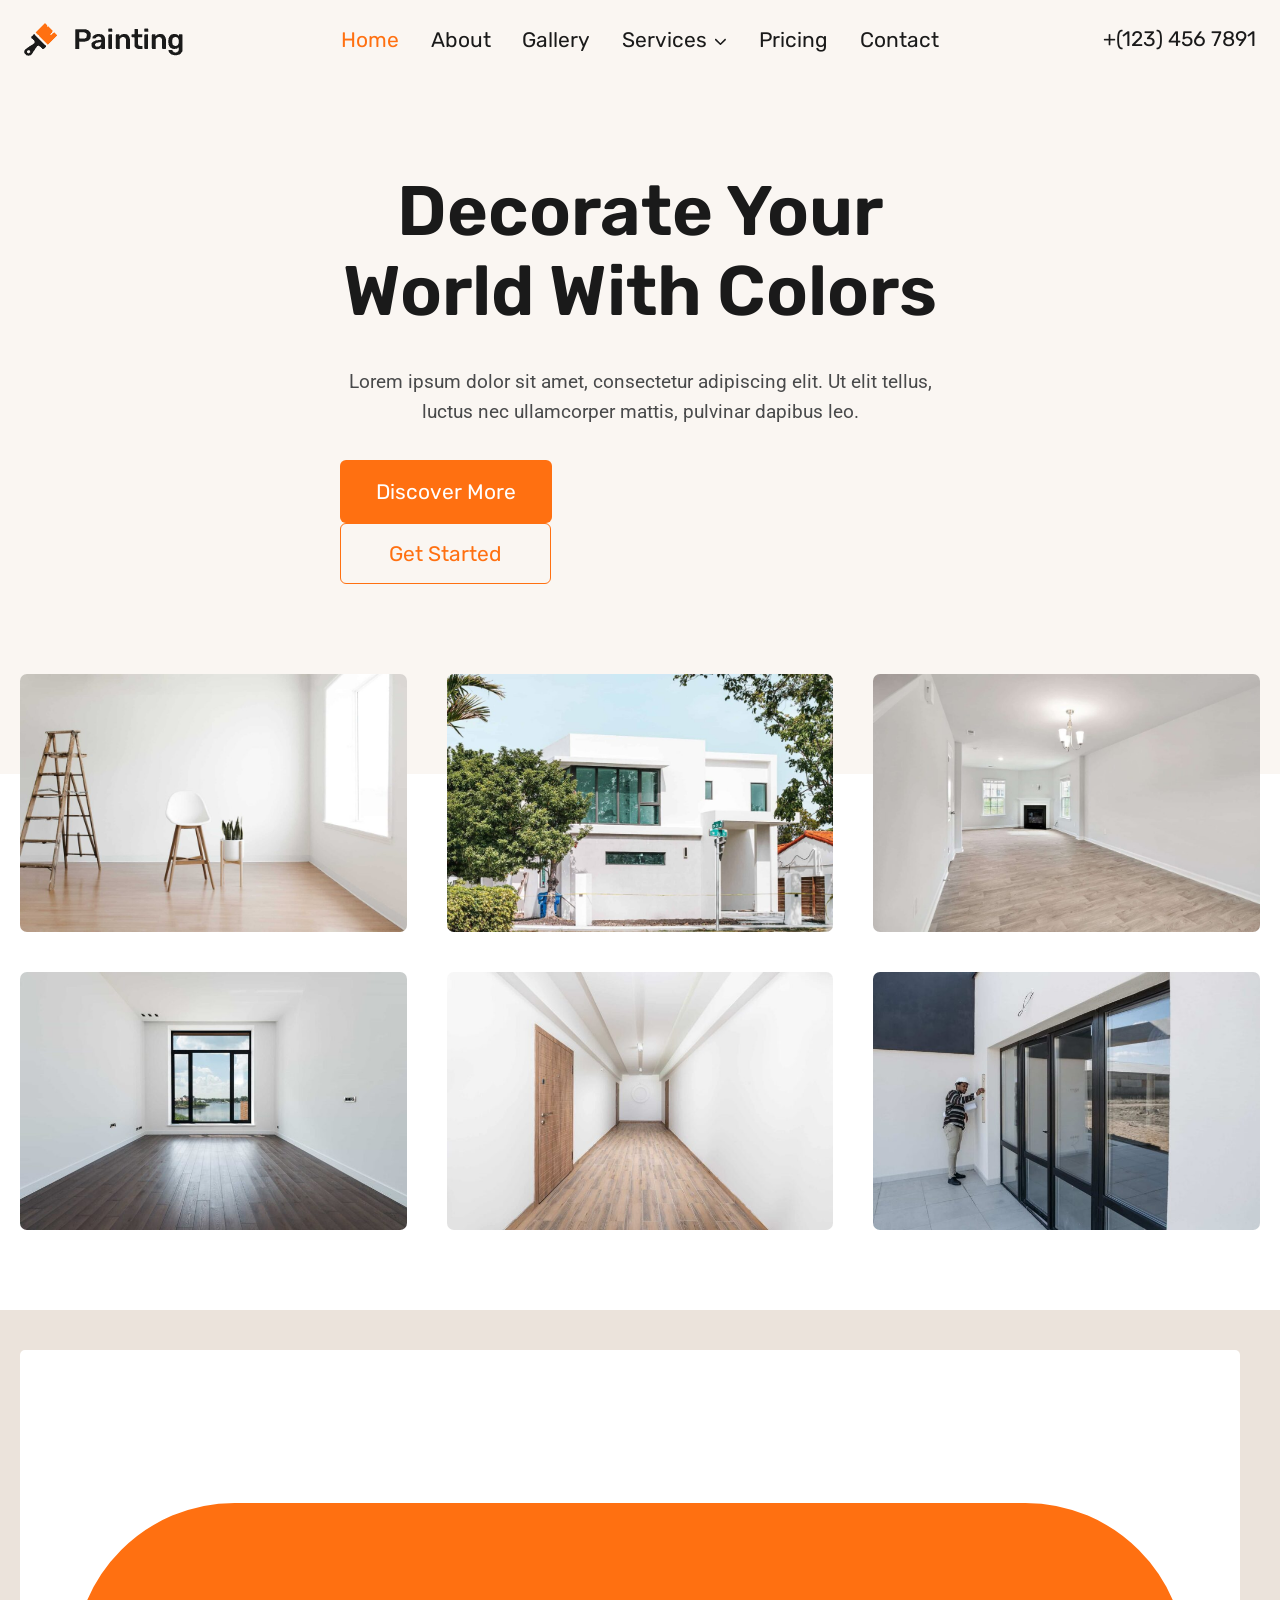
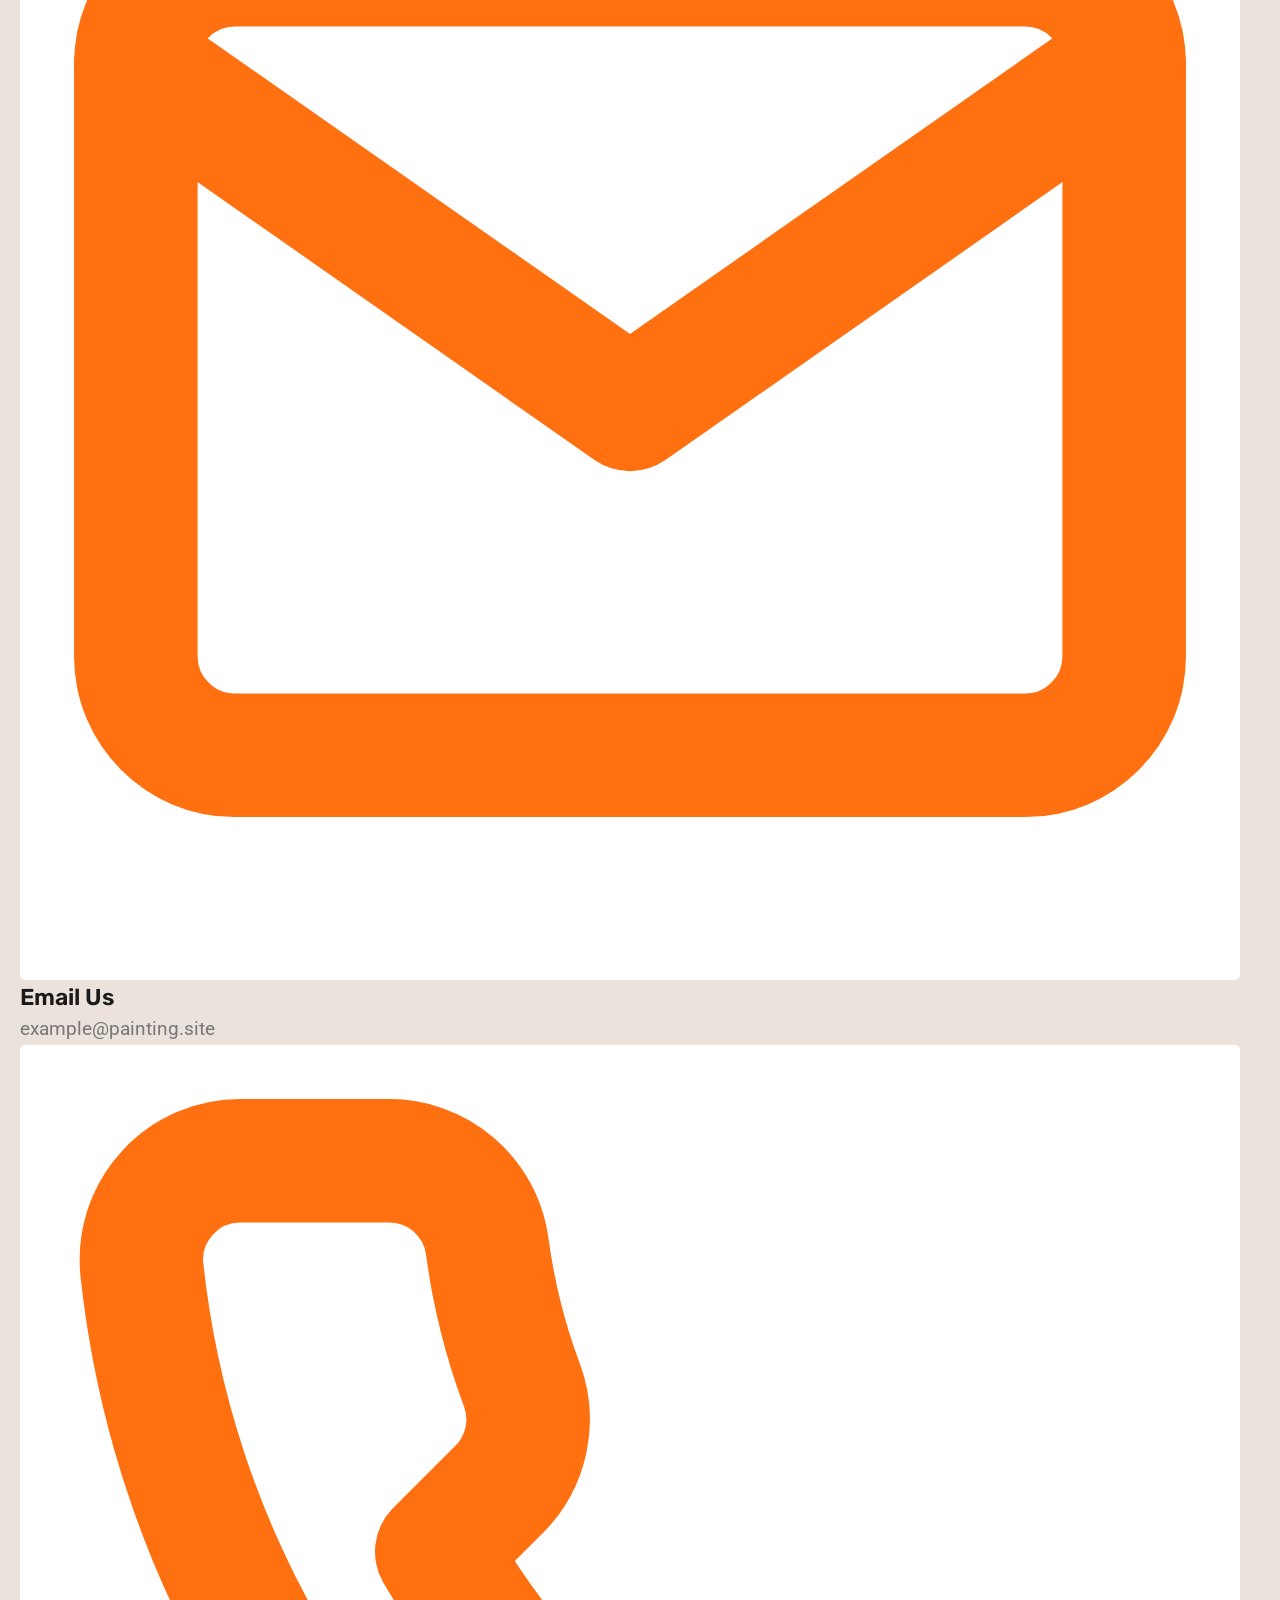
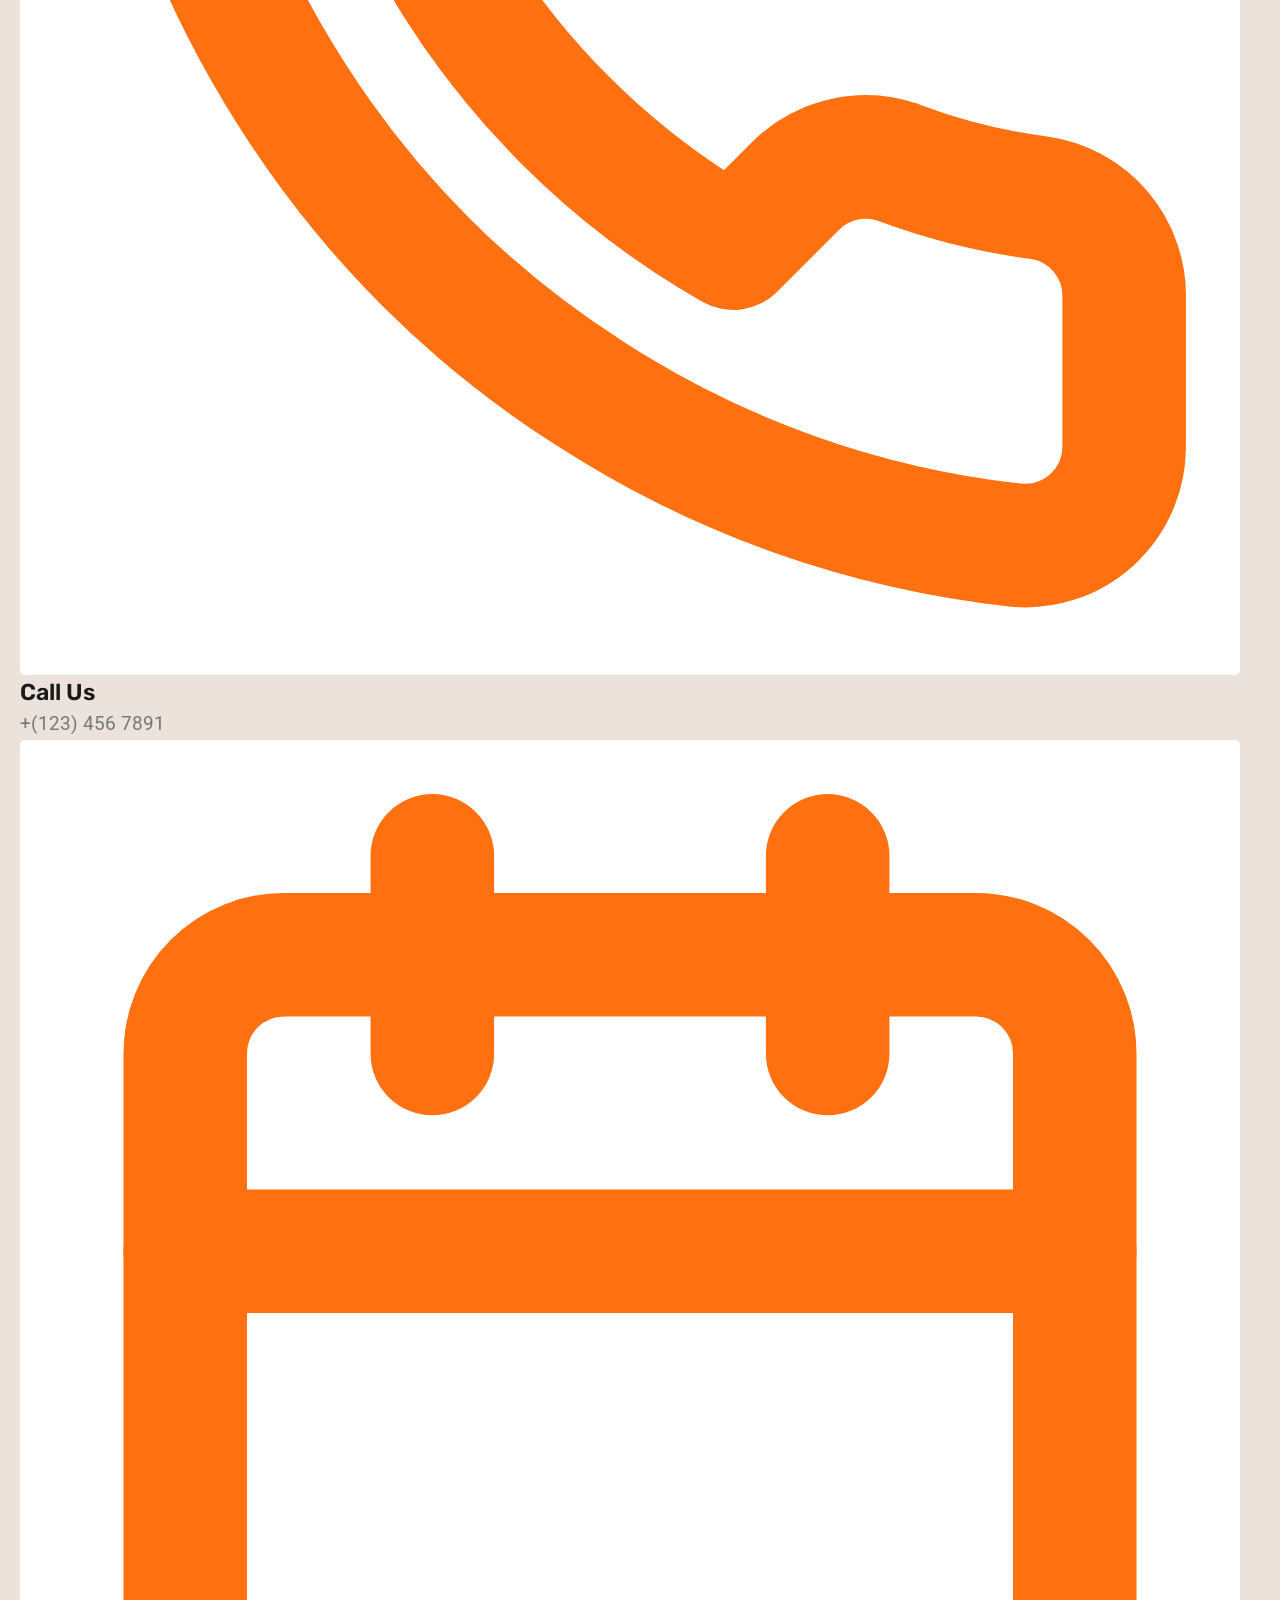
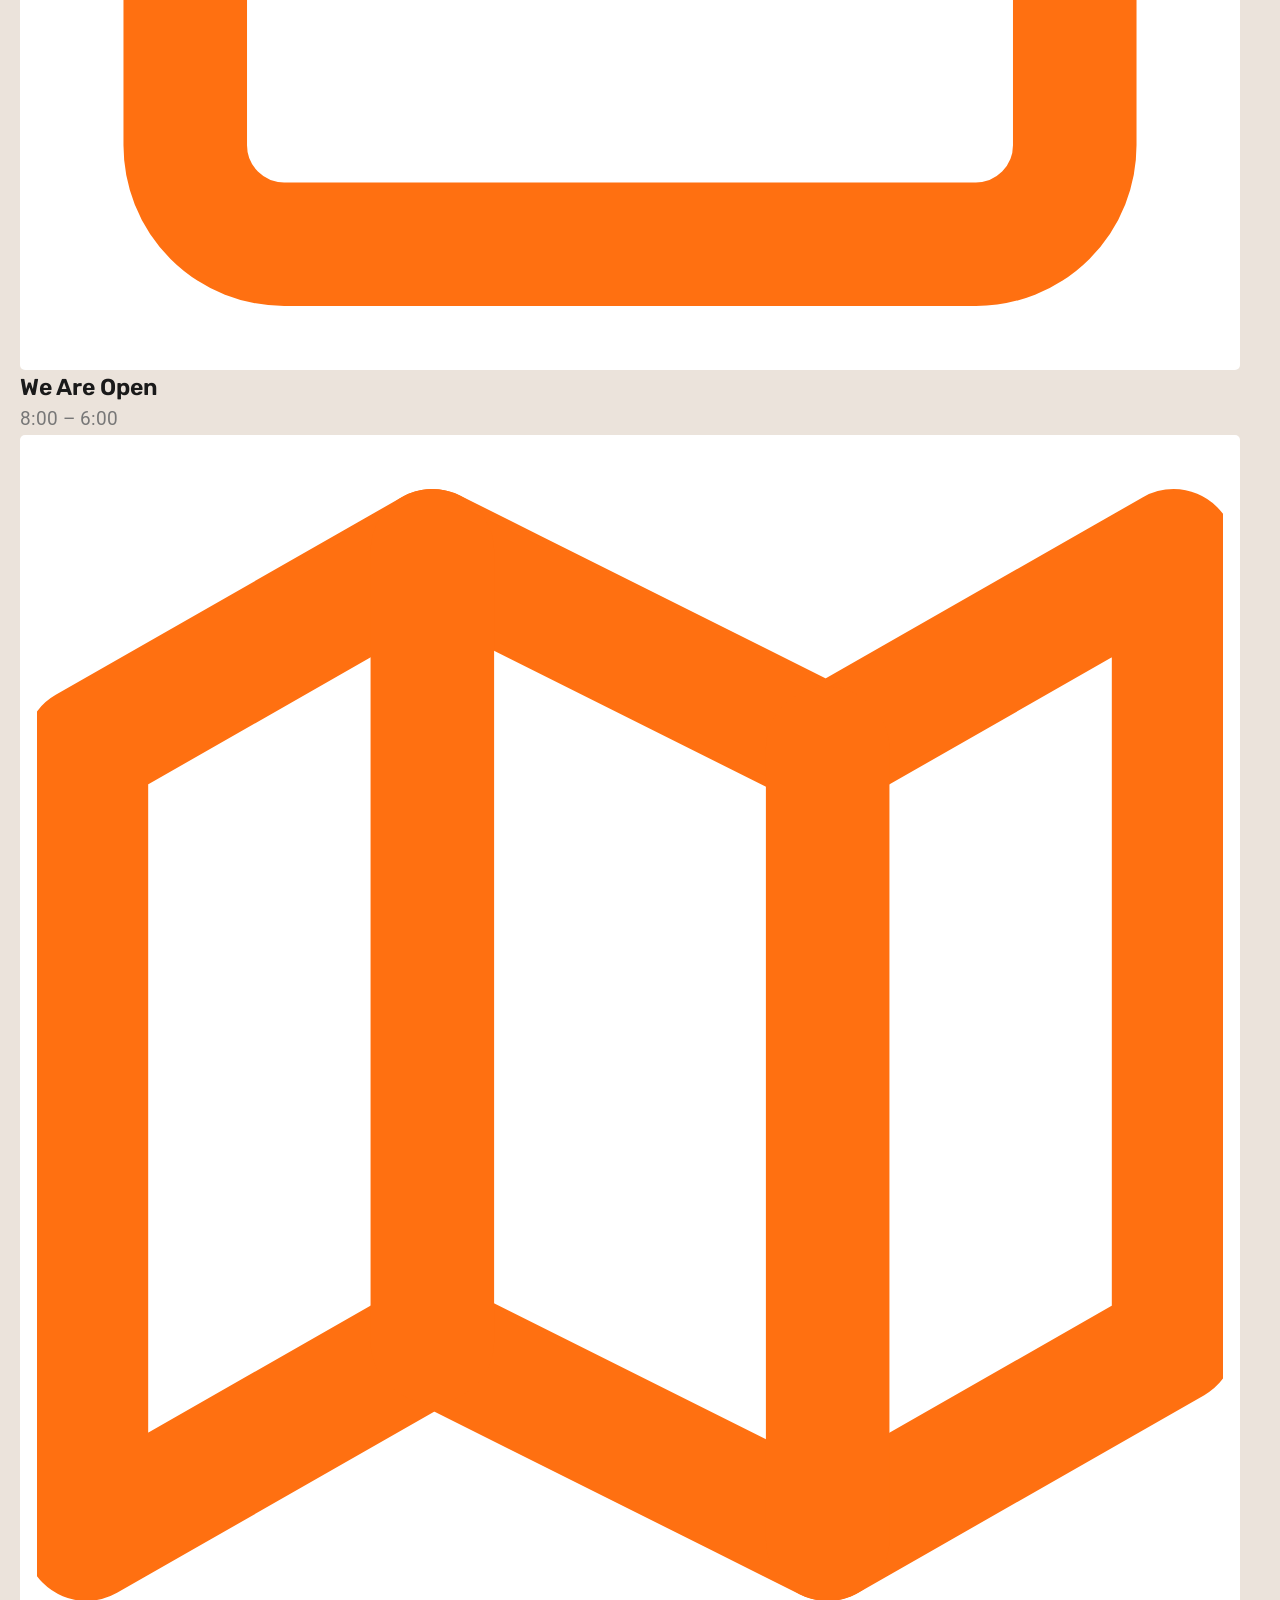
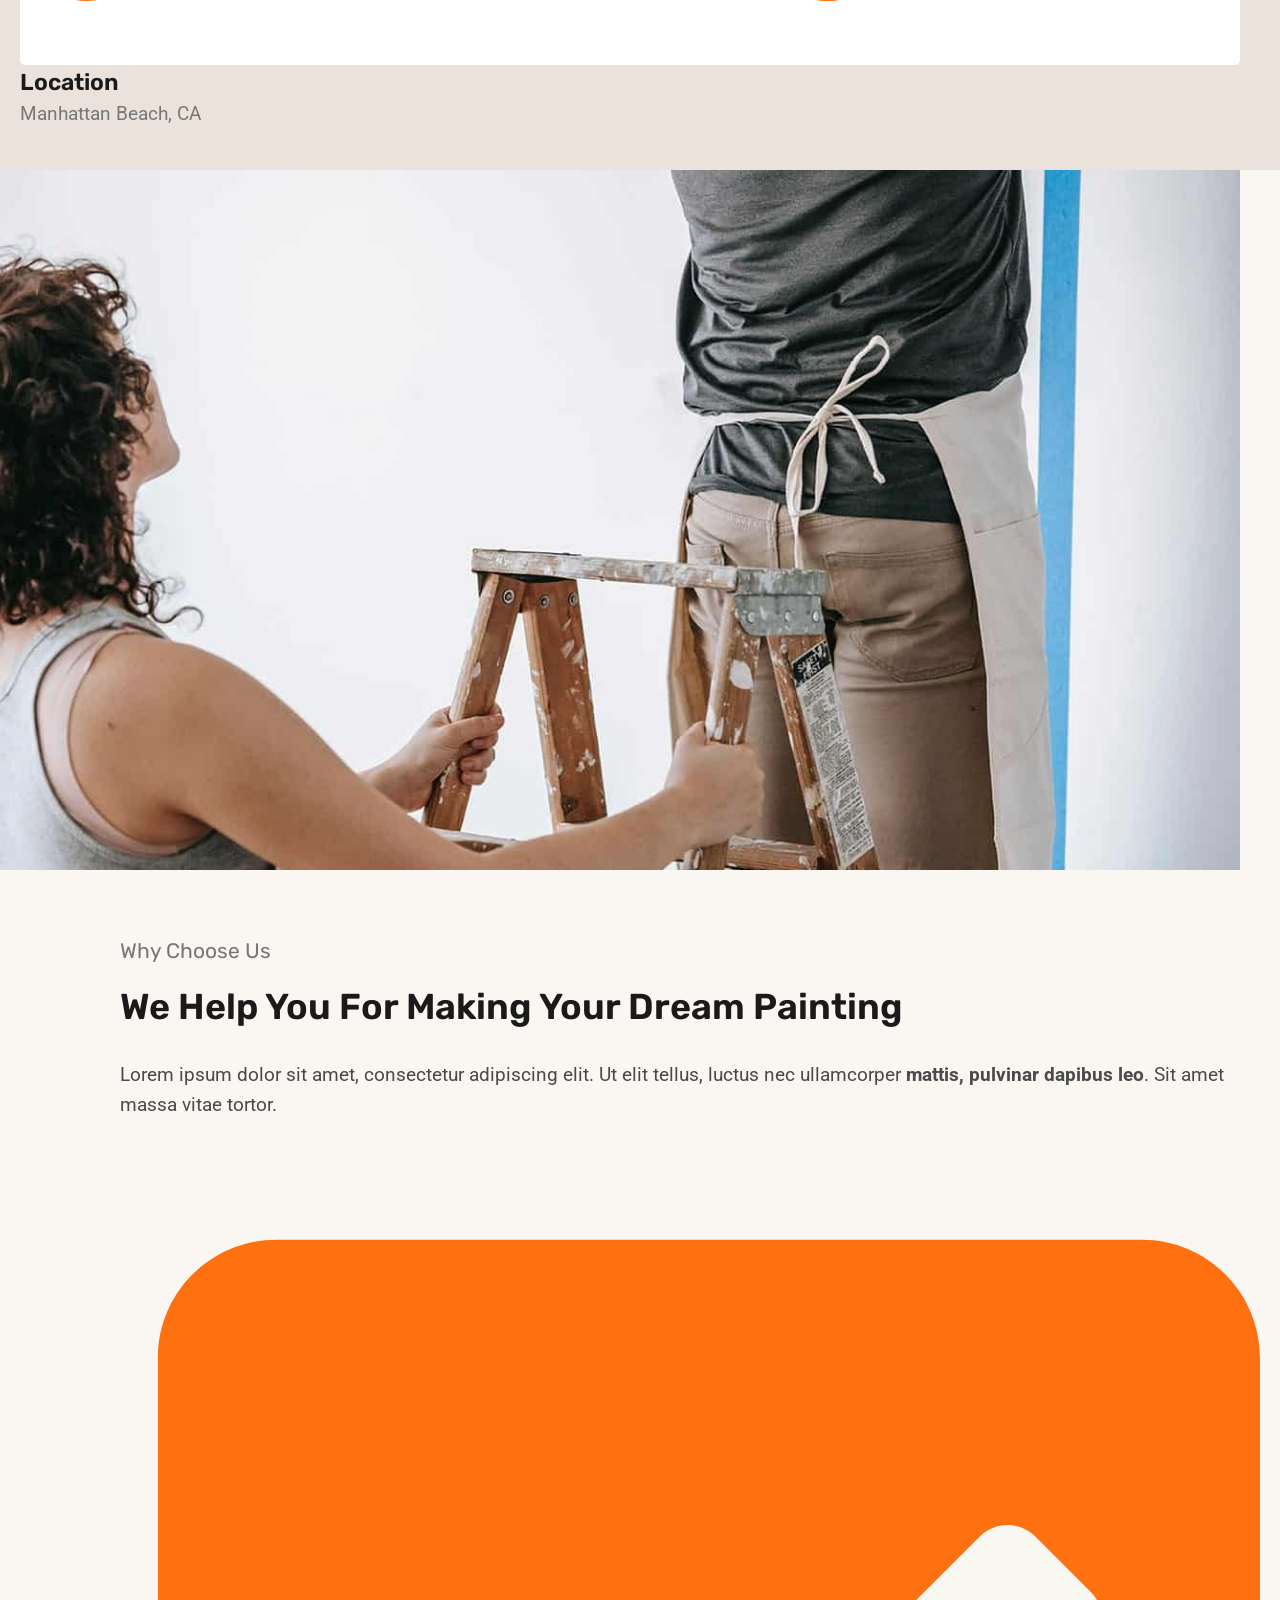
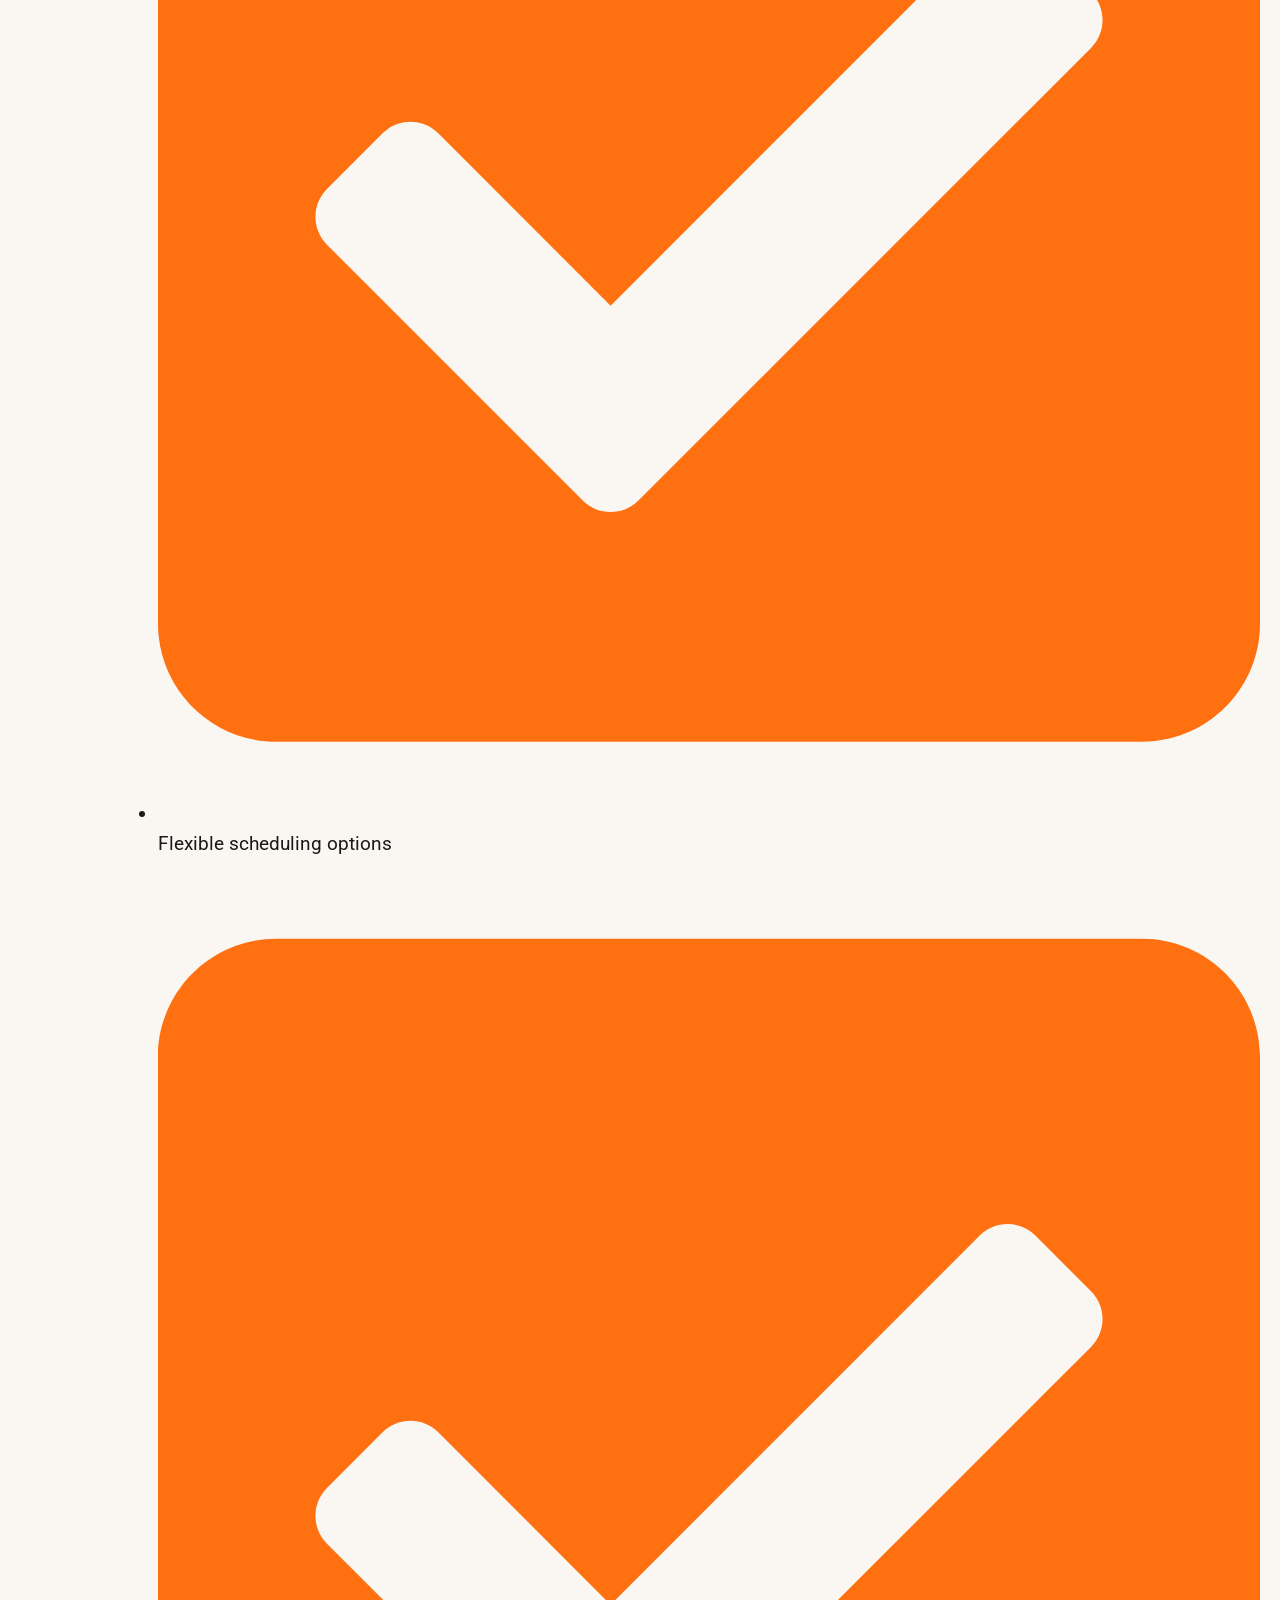
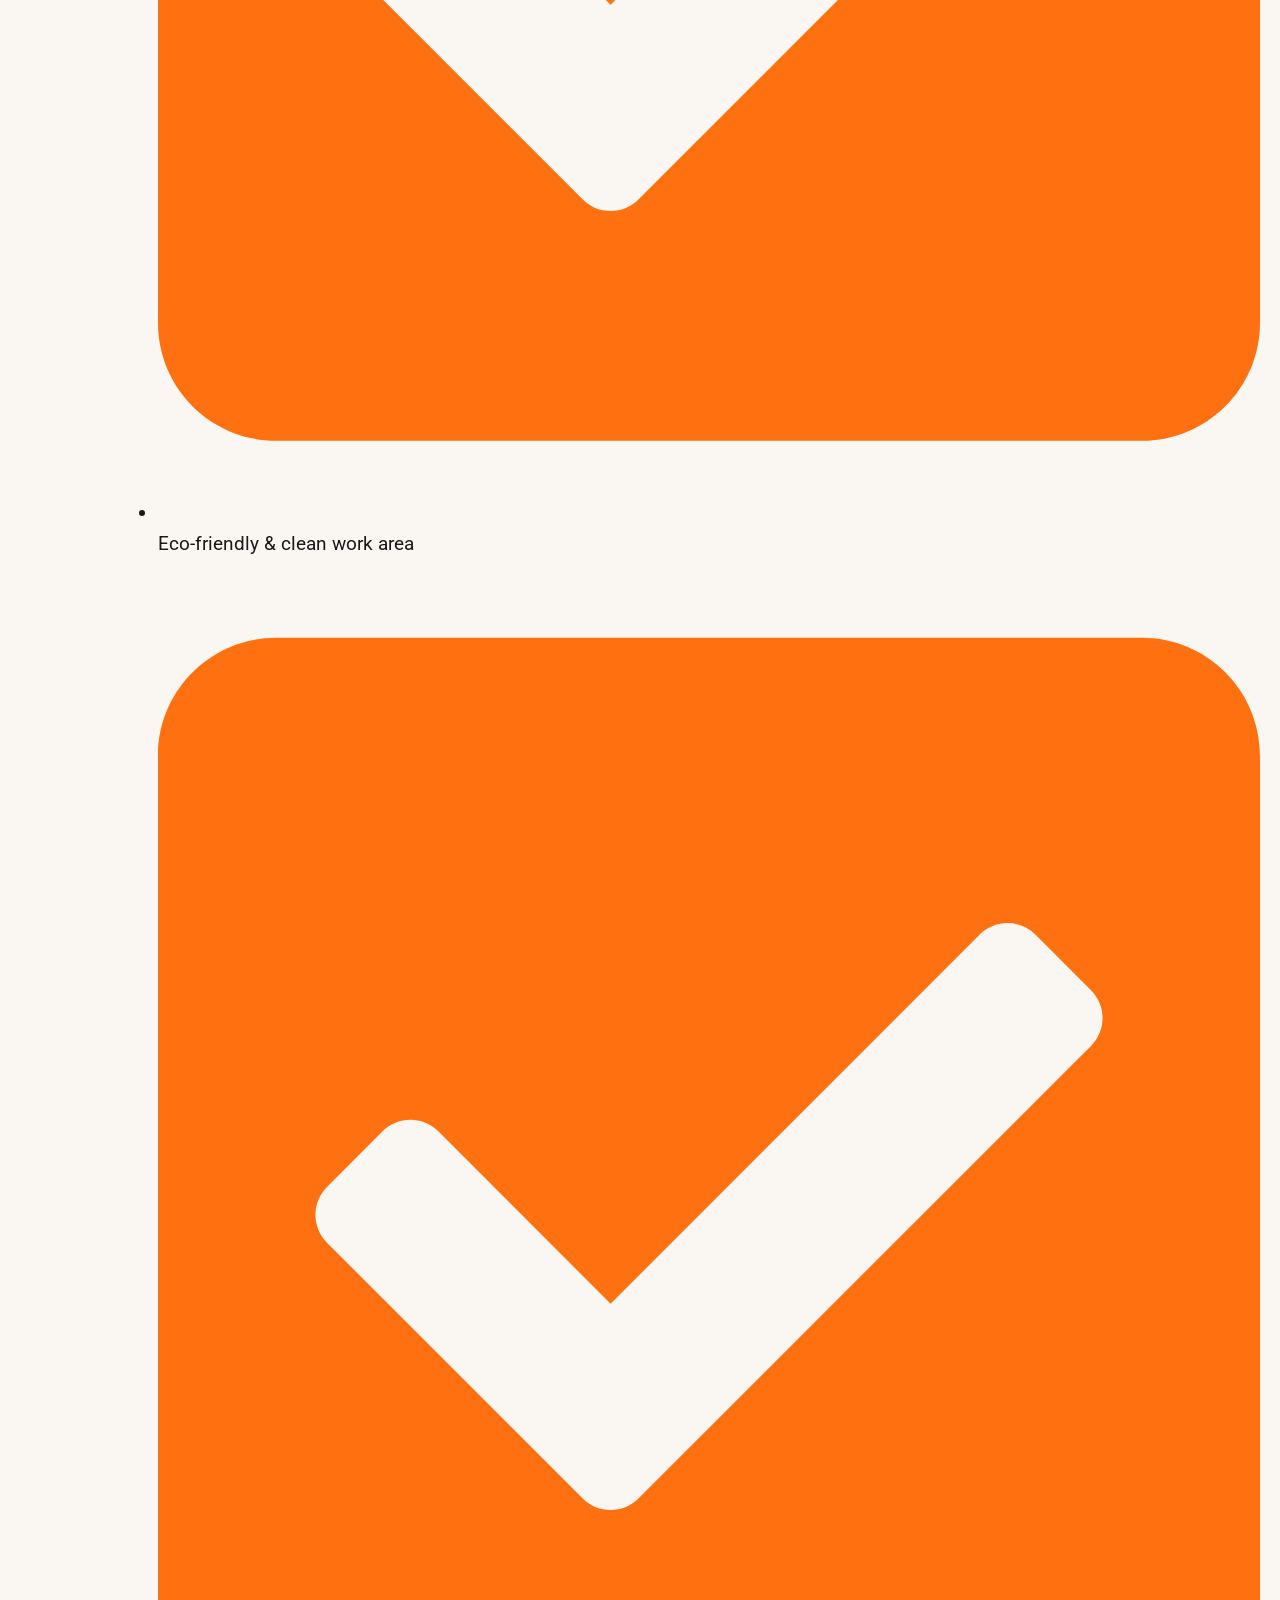
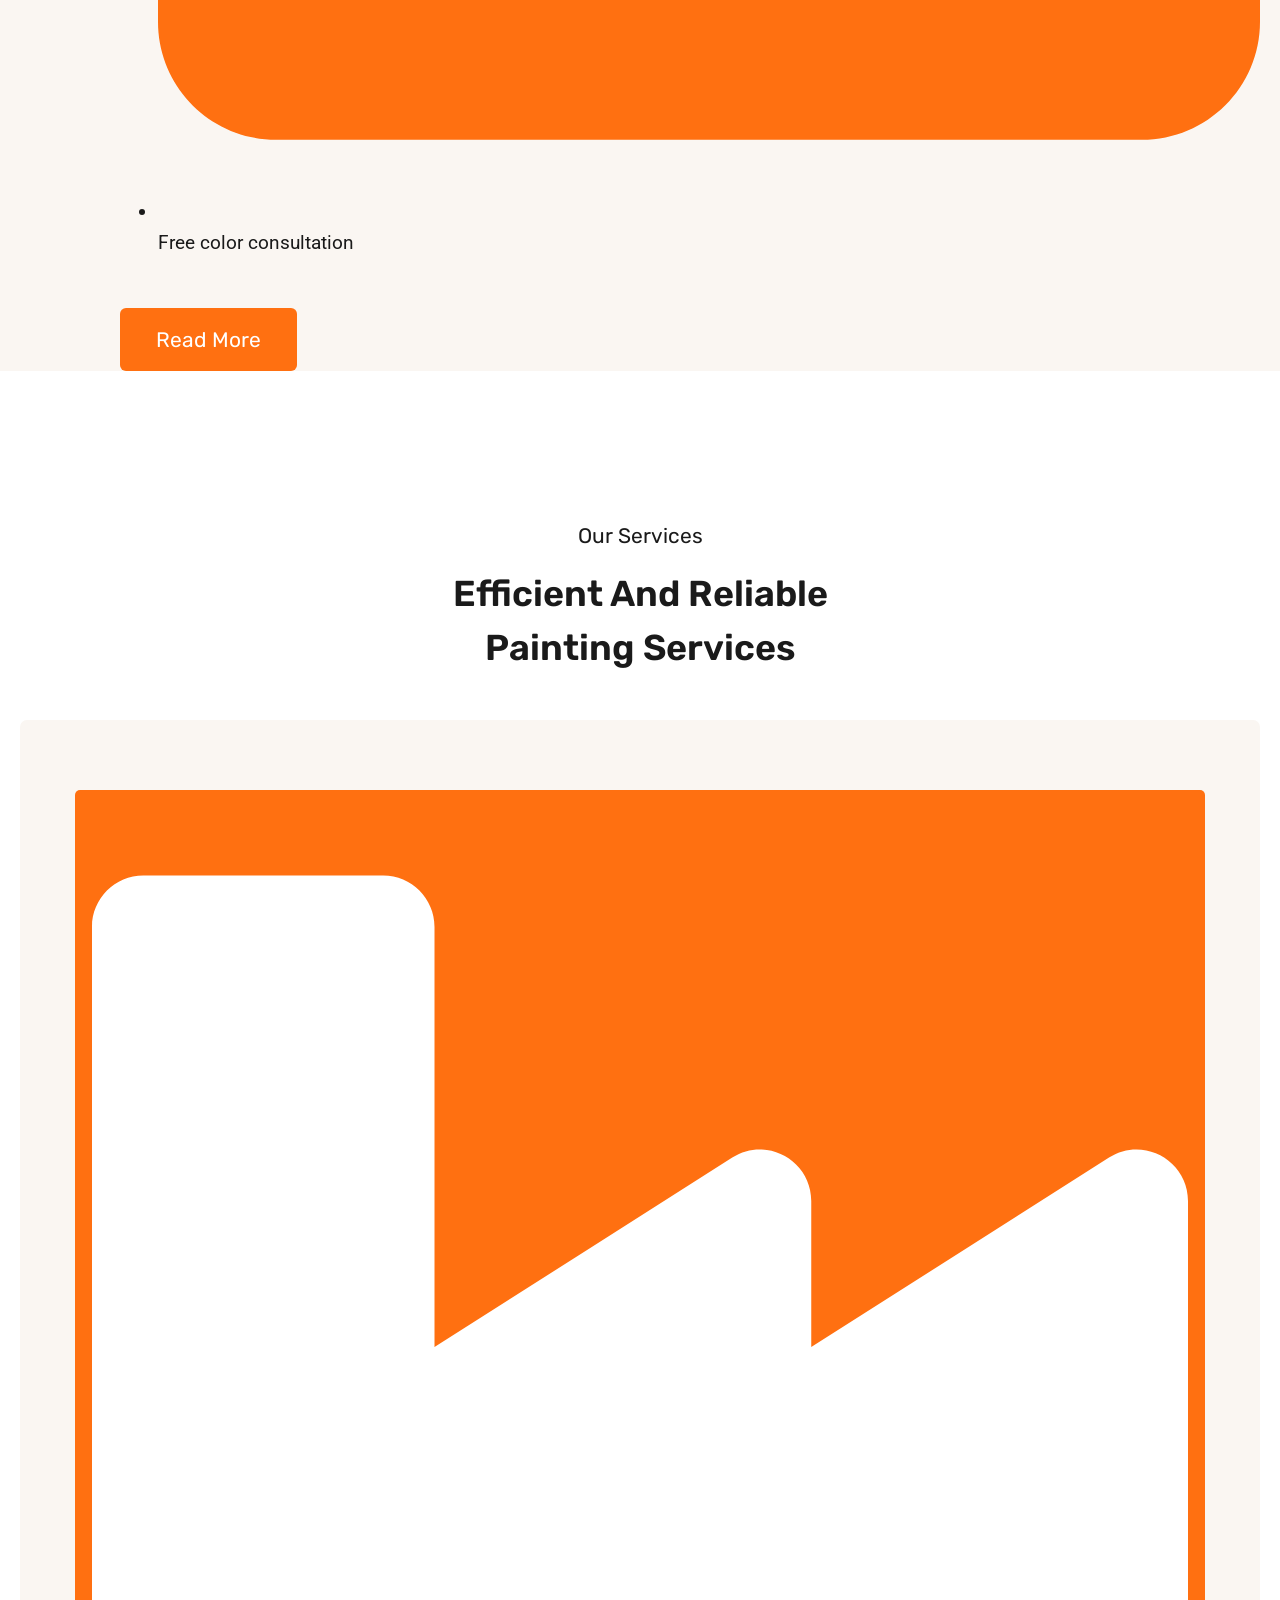
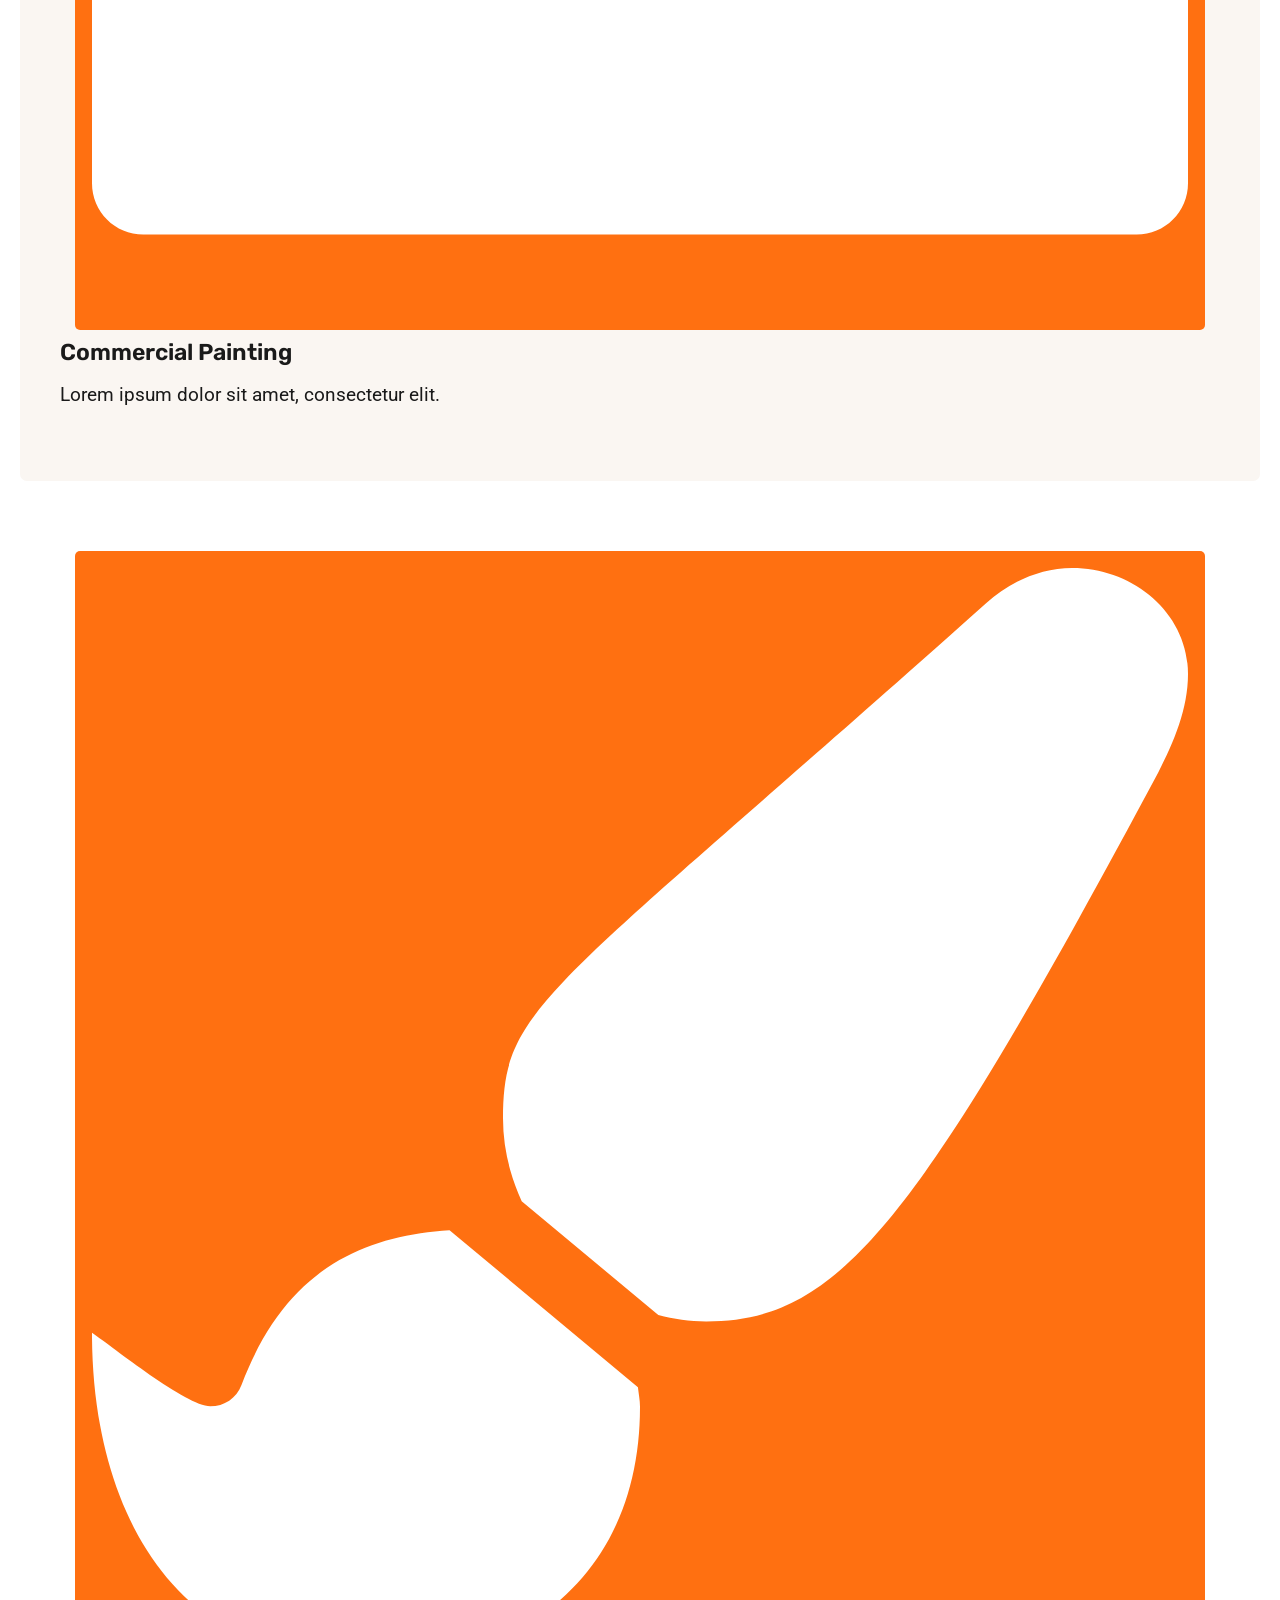
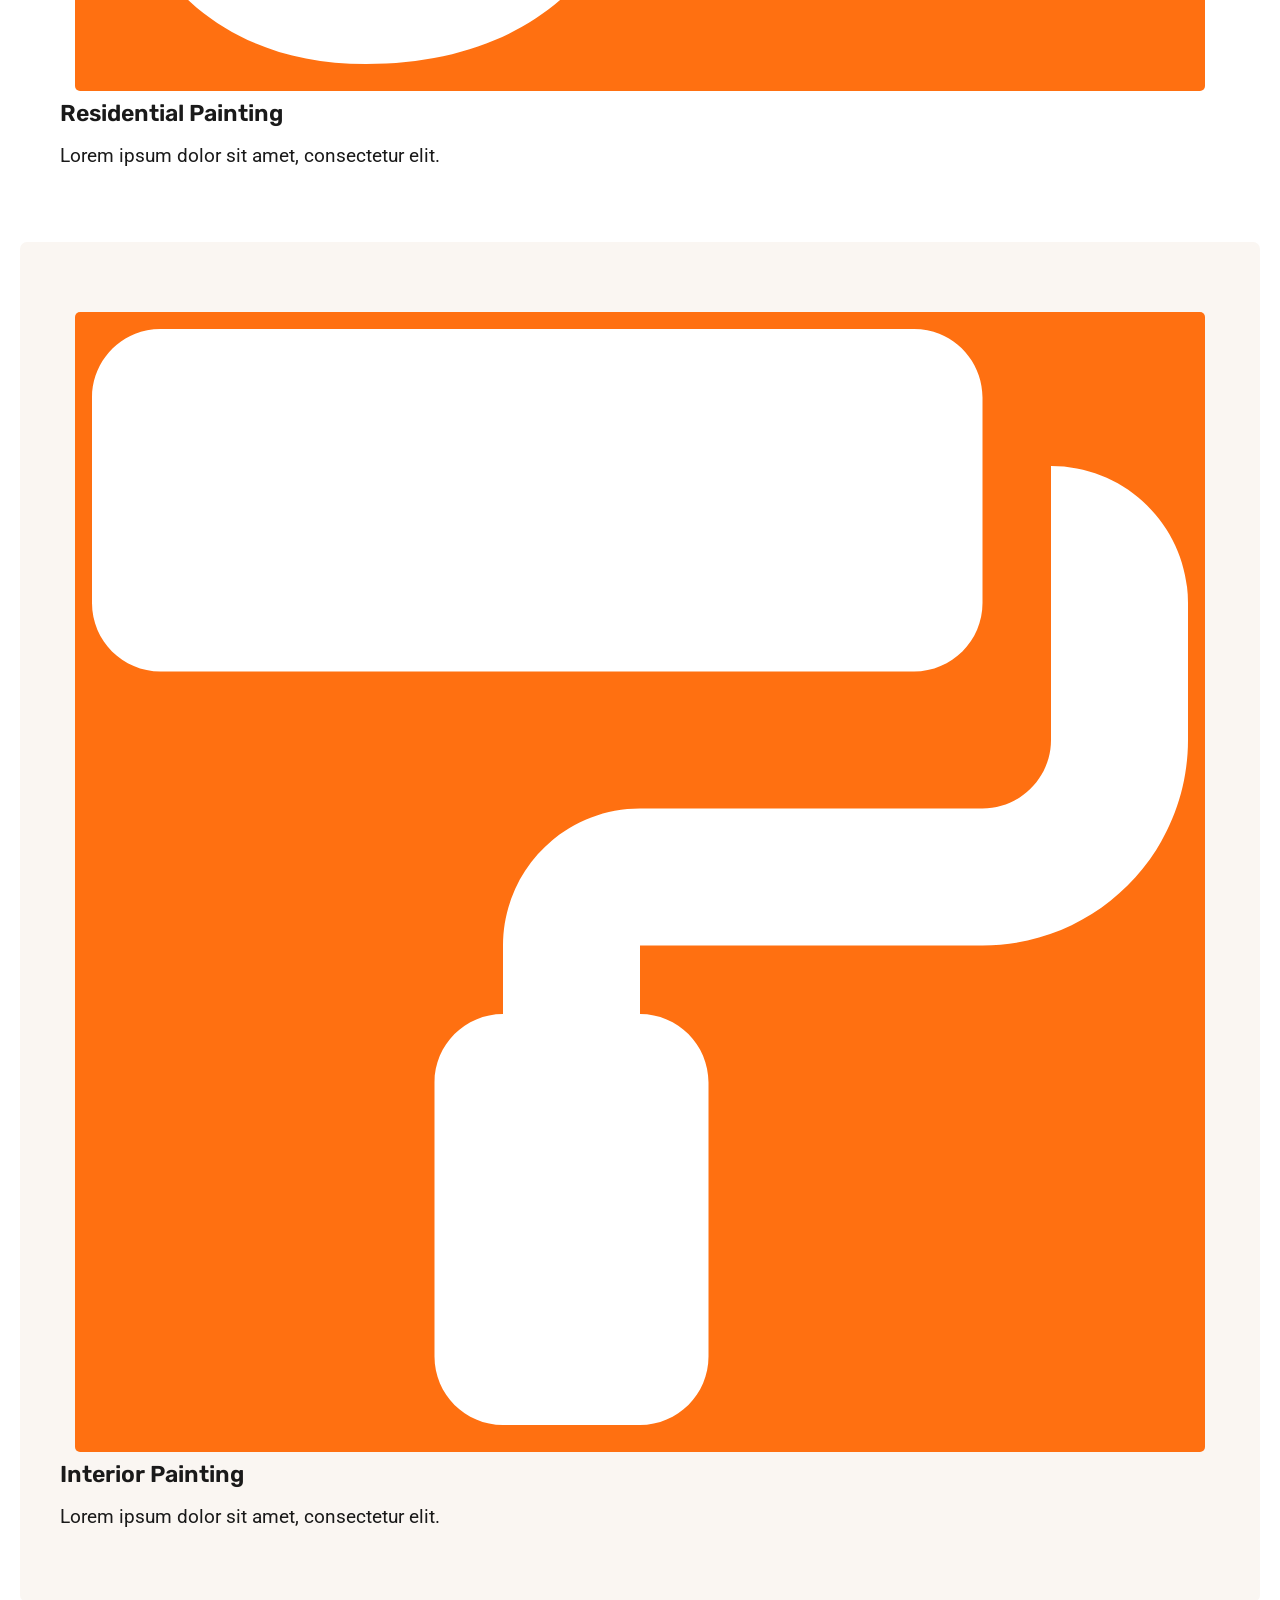
==== commit 3c2ef855: "Upadate 0203" ====
--- a/index.html
+++ b/index.html
@@ -1,11 +1,15 @@
 <!DOCTYPE html>
-<html lang="en-US">
+<html lang="en-US" class="no-js" itemtype="https://schema.org/WebPage" itemscope>
 <head><meta charset="UTF-8">
 	
+	<meta name="viewport" content="width=device-width, initial-scale=1, minimum-scale=1">
 	<title>GOOD STUDY</title>
 <meta name="robots" content="max-image-preview:large">
-<meta name="viewport" content="width=device-width, initial-scale=1"><link rel="alternate" type="application/rss+xml" title="GOOD STUDY » Feed" href="/feed/">
+<link rel="alternate" type="application/rss+xml" title="GOOD STUDY » Feed" href="/feed/">
 <link rel="alternate" type="application/rss+xml" title="GOOD STUDY » Comments Feed" href="/comments/feed/">
+			<script>document.documentElement.classList.remove( 'no-js' );</script>
+			<link rel="alternate" title="oEmbed (JSON)" type="application/json+oembed" href="/wp-json/oembed/1.0/embed?url=http%3A%2F%2F%2F">
+<link rel="alternate" title="oEmbed (XML)" type="text/xml+oembed" href="/wp-json/oembed/1.0/embed?url=http%3A%2F%2F%2F&amp;format=xml">
 <style id="wp-img-auto-sizes-contain-inline-css">
 img:is([sizes=auto i],[sizes^="auto," i]){contain-intrinsic-size:3000px 1500px}
 /*# sourceURL=wp-img-auto-sizes-contain-inline-css */
@@ -29,32 +33,12 @@
 :root{--wp-block-synced-color:#7a00df;--wp-block-synced-color--rgb:122,0,223;--wp-bound-block-color:var(--wp-block-synced-color);--wp-editor-canvas-background:#ddd;--wp-admin-theme-color:#007cba;--wp-admin-theme-color--rgb:0,124,186;--wp-admin-theme-color-darker-10:#006ba1;--wp-admin-theme-color-darker-10--rgb:0,107,160.5;--wp-admin-theme-color-darker-20:#005a87;--wp-admin-theme-color-darker-20--rgb:0,90,135;--wp-admin-border-width-focus:2px}@media (min-resolution:192dpi){:root{--wp-admin-border-width-focus:1.5px}}.wp-element-button{cursor:pointer}:root .has-very-light-gray-background-color{background-color:#eee}:root .has-very-dark-gray-background-color{background-color:#313131}:root .has-very-light-gray-color{color:#eee}:root .has-very-dark-gray-color{color:#313131}:root .has-vivid-green-cyan-to-vivid-cyan-blue-gradient-background{background:linear-gradient(135deg,#00d084,#0693e3)}:root .has-purple-crush-gradient-background{background:linear-gradient(135deg,#34e2e4,#4721fb 50%,#ab1dfe)}:root .has-hazy-dawn-gradient-background{background:linear-gradient(135deg,#faaca8,#dad0ec)}:root .has-subdued-olive-gradient-background{background:linear-gradient(135deg,#fafae1,#67a671)}:root .has-atomic-cream-gradient-background{background:linear-gradient(135deg,#fdd79a,#004a59)}:root .has-nightshade-gradient-background{background:linear-gradient(135deg,#330968,#31cdcf)}:root .has-midnight-gradient-background{background:linear-gradient(135deg,#020381,#2874fc)}:root{--wp--preset--font-size--normal:16px;--wp--preset--font-size--huge:42px}.has-regular-font-size{font-size:1em}.has-larger-font-size{font-size:2.625em}.has-normal-font-size{font-size:var(--wp--preset--font-size--normal)}.has-huge-font-size{font-size:var(--wp--preset--font-size--huge)}.has-text-align-center{text-align:center}.has-text-align-left{text-align:left}.has-text-align-right{text-align:right}.has-fit-text{white-space:nowrap!important}#end-resizable-editor-section{display:none}.aligncenter{clear:both}.items-justified-left{justify-content:flex-start}.items-justified-center{justify-content:center}.items-justified-right{justify-content:flex-end}.items-justified-space-between{justify-content:space-between}.screen-reader-text{border:0;clip-path:inset(50%);height:1px;margin:-1px;overflow:hidden;padding:0;position:absolute;width:1px;word-wrap:normal!important}.screen-reader-text:focus{background-color:#ddd;clip-path:none;color:#444;display:block;font-size:1em;height:auto;left:5px;line-height:normal;padding:15px 23px 14px;text-decoration:none;top:5px;width:auto;z-index:100000}html :where(.has-border-color){border-style:solid}html :where([style*=border-top-color]){border-top-style:solid}html :where([style*=border-right-color]){border-right-style:solid}html :where([style*=border-bottom-color]){border-bottom-style:solid}html :where([style*=border-left-color]){border-left-style:solid}html :where([style*=border-width]){border-style:solid}html :where([style*=border-top-width]){border-top-style:solid}html :where([style*=border-right-width]){border-right-style:solid}html :where([style*=border-bottom-width]){border-bottom-style:solid}html :where([style*=border-left-width]){border-left-style:solid}html :where(img[class*=wp-image-]){height:auto;max-width:100%}:where(figure){margin:0 0 1em}html :where(.is-position-sticky){--wp-admin--admin-bar--position-offset:var(--wp-admin--admin-bar--height,0px)}@media screen and (max-width:600px){html :where(.is-position-sticky){--wp-admin--admin-bar--position-offset:0px}}
 
 /*# sourceURL=wp-block-library-inline-css */
-</style><style id="wp-block-heading-inline-css">
-h1:where(.wp-block-heading).has-background,h2:where(.wp-block-heading).has-background,h3:where(.wp-block-heading).has-background,h4:where(.wp-block-heading).has-background,h5:where(.wp-block-heading).has-background,h6:where(.wp-block-heading).has-background{padding:1.25em 2.375em}h1.has-text-align-left[style*=writing-mode]:where([style*=vertical-lr]),h1.has-text-align-right[style*=writing-mode]:where([style*=vertical-rl]),h2.has-text-align-left[style*=writing-mode]:where([style*=vertical-lr]),h2.has-text-align-right[style*=writing-mode]:where([style*=vertical-rl]),h3.has-text-align-left[style*=writing-mode]:where([style*=vertical-lr]),h3.has-text-align-right[style*=writing-mode]:where([style*=vertical-rl]),h4.has-text-align-left[style*=writing-mode]:where([style*=vertical-lr]),h4.has-text-align-right[style*=writing-mode]:where([style*=vertical-rl]),h5.has-text-align-left[style*=writing-mode]:where([style*=vertical-lr]),h5.has-text-align-right[style*=writing-mode]:where([style*=vertical-rl]),h6.has-text-align-left[style*=writing-mode]:where([style*=vertical-lr]),h6.has-text-align-right[style*=writing-mode]:where([style*=vertical-rl]){rotate:180deg}
-/*# sourceURL=/wp-includes/blocks/heading/style.min.css */
-</style>
-<style id="wp-block-latest-comments-inline-css">
-ol.wp-block-latest-comments{box-sizing:border-box;margin-left:0}:where(.wp-block-latest-comments:not([style*=line-height] .wp-block-latest-comments__comment)){line-height:1.1}:where(.wp-block-latest-comments:not([style*=line-height] .wp-block-latest-comments__comment-excerpt p)){line-height:1.8}.has-dates :where(.wp-block-latest-comments:not([style*=line-height])),.has-excerpts :where(.wp-block-latest-comments:not([style*=line-height])){line-height:1.5}.wp-block-latest-comments .wp-block-latest-comments{padding-left:0}.wp-block-latest-comments__comment{list-style:none;margin-bottom:1em}.has-avatars .wp-block-latest-comments__comment{list-style:none;min-height:2.25em}.has-avatars .wp-block-latest-comments__comment .wp-block-latest-comments__comment-excerpt,.has-avatars .wp-block-latest-comments__comment .wp-block-latest-comments__comment-meta{margin-left:3.25em}.wp-block-latest-comments__comment-excerpt p{font-size:.875em;margin:.36em 0 1.4em}.wp-block-latest-comments__comment-date{display:block;font-size:.75em}.wp-block-latest-comments .avatar,.wp-block-latest-comments__comment-avatar{border-radius:1.5em;display:block;float:left;height:2.5em;margin-right:.75em;width:2.5em}.wp-block-latest-comments[class*=-font-size] a,.wp-block-latest-comments[style*=font-size] a{font-size:inherit}
-/*# sourceURL=/wp-includes/blocks/latest-comments/style.min.css */
-</style>
-<style id="wp-block-latest-posts-inline-css">
-.wp-block-latest-posts{box-sizing:border-box}.wp-block-latest-posts.alignleft{margin-right:2em}.wp-block-latest-posts.alignright{margin-left:2em}.wp-block-latest-posts.wp-block-latest-posts__list{list-style:none}.wp-block-latest-posts.wp-block-latest-posts__list li{clear:both;overflow-wrap:break-word}.wp-block-latest-posts.is-grid{display:flex;flex-wrap:wrap}.wp-block-latest-posts.is-grid li{margin:0 1.25em 1.25em 0;width:100%}@media (min-width:600px){.wp-block-latest-posts.columns-2 li{width:calc(50% - .625em)}.wp-block-latest-posts.columns-2 li:nth-child(2n){margin-right:0}.wp-block-latest-posts.columns-3 li{width:calc(33.33333% - .83333em)}.wp-block-latest-posts.columns-3 li:nth-child(3n){margin-right:0}.wp-block-latest-posts.columns-4 li{width:calc(25% - .9375em)}.wp-block-latest-posts.columns-4 li:nth-child(4n){margin-right:0}.wp-block-latest-posts.columns-5 li{width:calc(20% - 1em)}.wp-block-latest-posts.columns-5 li:nth-child(5n){margin-right:0}.wp-block-latest-posts.columns-6 li{width:calc(16.66667% - 1.04167em)}.wp-block-latest-posts.columns-6 li:nth-child(6n){margin-right:0}}:root :where(.wp-block-latest-posts.is-grid){padding:0}:root :where(.wp-block-latest-posts.wp-block-latest-posts__list){padding-left:0}.wp-block-latest-posts__post-author,.wp-block-latest-posts__post-date{display:block;font-size:.8125em}.wp-block-latest-posts__post-excerpt,.wp-block-latest-posts__post-full-content{margin-bottom:1em;margin-top:.5em}.wp-block-latest-posts__featured-image a{display:inline-block}.wp-block-latest-posts__featured-image img{height:auto;max-width:100%;width:auto}.wp-block-latest-posts__featured-image.alignleft{float:left;margin-right:1em}.wp-block-latest-posts__featured-image.alignright{float:right;margin-left:1em}.wp-block-latest-posts__featured-image.aligncenter{margin-bottom:1em;text-align:center}
-/*# sourceURL=/wp-includes/blocks/latest-posts/style.min.css */
-</style>
-<style id="wp-block-search-inline-css">
-.wp-block-search__button{margin-left:10px;word-break:normal}.wp-block-search__button.has-icon{line-height:0}.wp-block-search__button svg{height:1.25em;min-height:24px;min-width:24px;width:1.25em;fill:currentColor;vertical-align:text-bottom}:where(.wp-block-search__button){border:1px solid #ccc;padding:6px 10px}.wp-block-search__inside-wrapper{display:flex;flex:auto;flex-wrap:nowrap;max-width:100%}.wp-block-search__label{width:100%}.wp-block-search.wp-block-search__button-only .wp-block-search__button{box-sizing:border-box;display:flex;flex-shrink:0;justify-content:center;margin-left:0;max-width:100%}.wp-block-search.wp-block-search__button-only .wp-block-search__inside-wrapper{min-width:0!important;transition-property:width}.wp-block-search.wp-block-search__button-only .wp-block-search__input{flex-basis:100%;transition-duration:.3s}.wp-block-search.wp-block-search__button-only.wp-block-search__searchfield-hidden,.wp-block-search.wp-block-search__button-only.wp-block-search__searchfield-hidden .wp-block-search__inside-wrapper{overflow:hidden}.wp-block-search.wp-block-search__button-only.wp-block-search__searchfield-hidden .wp-block-search__input{border-left-width:0!important;border-right-width:0!important;flex-basis:0;flex-grow:0;margin:0;min-width:0!important;padding-left:0!important;padding-right:0!important;width:0!important}:where(.wp-block-search__input){appearance:none;border:1px solid #949494;flex-grow:1;font-family:inherit;font-size:inherit;font-style:inherit;font-weight:inherit;letter-spacing:inherit;line-height:inherit;margin-left:0;margin-right:0;min-width:3rem;padding:8px;text-decoration:unset!important;text-transform:inherit}:where(.wp-block-search__button-inside .wp-block-search__inside-wrapper){background-color:#fff;border:1px solid #949494;box-sizing:border-box;padding:4px}:where(.wp-block-search__button-inside .wp-block-search__inside-wrapper) .wp-block-search__input{border:none;border-radius:0;padding:0 4px}:where(.wp-block-search__button-inside .wp-block-search__inside-wrapper) .wp-block-search__input:focus{outline:none}:where(.wp-block-search__button-inside .wp-block-search__inside-wrapper) :where(.wp-block-search__button){padding:4px 8px}.wp-block-search.aligncenter .wp-block-search__inside-wrapper{margin:auto}.wp-block[data-align=right] .wp-block-search.wp-block-search__button-only .wp-block-search__inside-wrapper{float:right}
-/*# sourceURL=/wp-includes/blocks/search/style.min.css */
-</style>
-<style id="wp-block-group-inline-css">
-.wp-block-group{box-sizing:border-box}:where(.wp-block-group.wp-block-group-is-layout-constrained){position:relative}
-/*# sourceURL=/wp-includes/blocks/group/style.min.css */
-</style>
-<style id="wp-block-paragraph-inline-css">
+</style><style id="wp-block-paragraph-inline-css">
 .is-small-text{font-size:.875em}.is-regular-text{font-size:1em}.is-large-text{font-size:2.25em}.is-larger-text{font-size:3em}.has-drop-cap:not(:focus):first-letter{float:left;font-size:8.4em;font-style:normal;font-weight:100;line-height:.68;margin:.05em .1em 0 0;text-transform:uppercase}body.rtl .has-drop-cap:not(:focus):first-letter{float:none;margin-left:.1em}p.has-drop-cap.has-background{overflow:hidden}:root :where(p.has-background){padding:1.25em 2.375em}:where(p.has-text-color:not(.has-link-color)) a{color:inherit}p.has-text-align-left[style*="writing-mode:vertical-lr"],p.has-text-align-right[style*="writing-mode:vertical-rl"]{rotate:180deg}
 /*# sourceURL=/wp-includes/blocks/paragraph/style.min.css */
 </style>
 <style id="global-styles-inline-css">
-:root{--wp--preset--aspect-ratio--square: 1;--wp--preset--aspect-ratio--4-3: 4/3;--wp--preset--aspect-ratio--3-4: 3/4;--wp--preset--aspect-ratio--3-2: 3/2;--wp--preset--aspect-ratio--2-3: 2/3;--wp--preset--aspect-ratio--16-9: 16/9;--wp--preset--aspect-ratio--9-16: 9/16;--wp--preset--color--black: #000000;--wp--preset--color--cyan-bluish-gray: #abb8c3;--wp--preset--color--white: #ffffff;--wp--preset--color--pale-pink: #f78da7;--wp--preset--color--vivid-red: #cf2e2e;--wp--preset--color--luminous-vivid-orange: #ff6900;--wp--preset--color--luminous-vivid-amber: #fcb900;--wp--preset--color--light-green-cyan: #7bdcb5;--wp--preset--color--vivid-green-cyan: #00d084;--wp--preset--color--pale-cyan-blue: #8ed1fc;--wp--preset--color--vivid-cyan-blue: #0693e3;--wp--preset--color--vivid-purple: #9b51e0;--wp--preset--color--contrast: var(--contrast);--wp--preset--color--contrast-2: var(--contrast-2);--wp--preset--color--contrast-3: var(--contrast-3);--wp--preset--color--base: var(--base);--wp--preset--color--base-2: var(--base-2);--wp--preset--color--base-3: var(--base-3);--wp--preset--color--accent: var(--accent);--wp--preset--gradient--vivid-cyan-blue-to-vivid-purple: linear-gradient(135deg,rgb(6,147,227) 0%,rgb(155,81,224) 100%);--wp--preset--gradient--light-green-cyan-to-vivid-green-cyan: linear-gradient(135deg,rgb(122,220,180) 0%,rgb(0,208,130) 100%);--wp--preset--gradient--luminous-vivid-amber-to-luminous-vivid-orange: linear-gradient(135deg,rgb(252,185,0) 0%,rgb(255,105,0) 100%);--wp--preset--gradient--luminous-vivid-orange-to-vivid-red: linear-gradient(135deg,rgb(255,105,0) 0%,rgb(207,46,46) 100%);--wp--preset--gradient--very-light-gray-to-cyan-bluish-gray: linear-gradient(135deg,rgb(238,238,238) 0%,rgb(169,184,195) 100%);--wp--preset--gradient--cool-to-warm-spectrum: linear-gradient(135deg,rgb(74,234,220) 0%,rgb(151,120,209) 20%,rgb(207,42,186) 40%,rgb(238,44,130) 60%,rgb(251,105,98) 80%,rgb(254,248,76) 100%);--wp--preset--gradient--blush-light-purple: linear-gradient(135deg,rgb(255,206,236) 0%,rgb(152,150,240) 100%);--wp--preset--gradient--blush-bordeaux: linear-gradient(135deg,rgb(254,205,165) 0%,rgb(254,45,45) 50%,rgb(107,0,62) 100%);--wp--preset--gradient--luminous-dusk: linear-gradient(135deg,rgb(255,203,112) 0%,rgb(199,81,192) 50%,rgb(65,88,208) 100%);--wp--preset--gradient--pale-ocean: linear-gradient(135deg,rgb(255,245,203) 0%,rgb(182,227,212) 50%,rgb(51,167,181) 100%);--wp--preset--gradient--electric-grass: linear-gradient(135deg,rgb(202,248,128) 0%,rgb(113,206,126) 100%);--wp--preset--gradient--midnight: linear-gradient(135deg,rgb(2,3,129) 0%,rgb(40,116,252) 100%);--wp--preset--font-size--small: 13px;--wp--preset--font-size--medium: 20px;--wp--preset--font-size--large: 36px;--wp--preset--font-size--x-large: 42px;--wp--preset--spacing--20: 0.44rem;--wp--preset--spacing--30: 0.67rem;--wp--preset--spacing--40: 1rem;--wp--preset--spacing--50: 1.5rem;--wp--preset--spacing--60: 2.25rem;--wp--preset--spacing--70: 3.38rem;--wp--preset--spacing--80: 5.06rem;--wp--preset--shadow--natural: 6px 6px 9px rgba(0, 0, 0, 0.2);--wp--preset--shadow--deep: 12px 12px 50px rgba(0, 0, 0, 0.4);--wp--preset--shadow--sharp: 6px 6px 0px rgba(0, 0, 0, 0.2);--wp--preset--shadow--outlined: 6px 6px 0px -3px rgb(255, 255, 255), 6px 6px rgb(0, 0, 0);--wp--preset--shadow--crisp: 6px 6px 0px rgb(0, 0, 0);}:where(.is-layout-flex){gap: 0.5em;}:where(.is-layout-grid){gap: 0.5em;}body .is-layout-flex{display: flex;}.is-layout-flex{flex-wrap: wrap;align-items: center;}.is-layout-flex > :is(*, div){margin: 0;}body .is-layout-grid{display: grid;}.is-layout-grid > :is(*, div){margin: 0;}:where(.wp-block-columns.is-layout-flex){gap: 2em;}:where(.wp-block-columns.is-layout-grid){gap: 2em;}:where(.wp-block-post-template.is-layout-flex){gap: 1.25em;}:where(.wp-block-post-template.is-layout-grid){gap: 1.25em;}.has-black-color{color: var(--wp--preset--color--black) !important;}.has-cyan-bluish-gray-color{color: var(--wp--preset--color--cyan-bluish-gray) !important;}.has-white-color{color: var(--wp--preset--color--white) !important;}.has-pale-pink-color{color: var(--wp--preset--color--pale-pink) !important;}.has-vivid-red-color{color: var(--wp--preset--color--vivid-red) !important;}.has-luminous-vivid-orange-color{color: var(--wp--preset--color--luminous-vivid-orange) !important;}.has-luminous-vivid-amber-color{color: var(--wp--preset--color--luminous-vivid-amber) !important;}.has-light-green-cyan-color{color: var(--wp--preset--color--light-green-cyan) !important;}.has-vivid-green-cyan-color{color: var(--wp--preset--color--vivid-green-cyan) !important;}.has-pale-cyan-blue-color{color: var(--wp--preset--color--pale-cyan-blue) !important;}.has-vivid-cyan-blue-color{color: var(--wp--preset--color--vivid-cyan-blue) !important;}.has-vivid-purple-color{color: var(--wp--preset--color--vivid-purple) !important;}.has-black-background-color{background-color: var(--wp--preset--color--black) !important;}.has-cyan-bluish-gray-background-color{background-color: var(--wp--preset--color--cyan-bluish-gray) !important;}.has-white-background-color{background-color: var(--wp--preset--color--white) !important;}.has-pale-pink-background-color{background-color: var(--wp--preset--color--pale-pink) !important;}.has-vivid-red-background-color{background-color: var(--wp--preset--color--vivid-red) !important;}.has-luminous-vivid-orange-background-color{background-color: var(--wp--preset--color--luminous-vivid-orange) !important;}.has-luminous-vivid-amber-background-color{background-color: var(--wp--preset--color--luminous-vivid-amber) !important;}.has-light-green-cyan-background-color{background-color: var(--wp--preset--color--light-green-cyan) !important;}.has-vivid-green-cyan-background-color{background-color: var(--wp--preset--color--vivid-green-cyan) !important;}.has-pale-cyan-blue-background-color{background-color: var(--wp--preset--color--pale-cyan-blue) !important;}.has-vivid-cyan-blue-background-color{background-color: var(--wp--preset--color--vivid-cyan-blue) !important;}.has-vivid-purple-background-color{background-color: var(--wp--preset--color--vivid-purple) !important;}.has-black-border-color{border-color: var(--wp--preset--color--black) !important;}.has-cyan-bluish-gray-border-color{border-color: var(--wp--preset--color--cyan-bluish-gray) !important;}.has-white-border-color{border-color: var(--wp--preset--color--white) !important;}.has-pale-pink-border-color{border-color: var(--wp--preset--color--pale-pink) !important;}.has-vivid-red-border-color{border-color: var(--wp--preset--color--vivid-red) !important;}.has-luminous-vivid-orange-border-color{border-color: var(--wp--preset--color--luminous-vivid-orange) !important;}.has-luminous-vivid-amber-border-color{border-color: var(--wp--preset--color--luminous-vivid-amber) !important;}.has-light-green-cyan-border-color{border-color: var(--wp--preset--color--light-green-cyan) !important;}.has-vivid-green-cyan-border-color{border-color: var(--wp--preset--color--vivid-green-cyan) !important;}.has-pale-cyan-blue-border-color{border-color: var(--wp--preset--color--pale-cyan-blue) !important;}.has-vivid-cyan-blue-border-color{border-color: var(--wp--preset--color--vivid-cyan-blue) !important;}.has-vivid-purple-border-color{border-color: var(--wp--preset--color--vivid-purple) !important;}.has-vivid-cyan-blue-to-vivid-purple-gradient-background{background: var(--wp--preset--gradient--vivid-cyan-blue-to-vivid-purple) !important;}.has-light-green-cyan-to-vivid-green-cyan-gradient-background{background: var(--wp--preset--gradient--light-green-cyan-to-vivid-green-cyan) !important;}.has-luminous-vivid-amber-to-luminous-vivid-orange-gradient-background{background: var(--wp--preset--gradient--luminous-vivid-amber-to-luminous-vivid-orange) !important;}.has-luminous-vivid-orange-to-vivid-red-gradient-background{background: var(--wp--preset--gradient--luminous-vivid-orange-to-vivid-red) !important;}.has-very-light-gray-to-cyan-bluish-gray-gradient-background{background: var(--wp--preset--gradient--very-light-gray-to-cyan-bluish-gray) !important;}.has-cool-to-warm-spectrum-gradient-background{background: var(--wp--preset--gradient--cool-to-warm-spectrum) !important;}.has-blush-light-purple-gradient-background{background: var(--wp--preset--gradient--blush-light-purple) !important;}.has-blush-bordeaux-gradient-background{background: var(--wp--preset--gradient--blush-bordeaux) !important;}.has-luminous-dusk-gradient-background{background: var(--wp--preset--gradient--luminous-dusk) !important;}.has-pale-ocean-gradient-background{background: var(--wp--preset--gradient--pale-ocean) !important;}.has-electric-grass-gradient-background{background: var(--wp--preset--gradient--electric-grass) !important;}.has-midnight-gradient-background{background: var(--wp--preset--gradient--midnight) !important;}.has-small-font-size{font-size: var(--wp--preset--font-size--small) !important;}.has-medium-font-size{font-size: var(--wp--preset--font-size--medium) !important;}.has-large-font-size{font-size: var(--wp--preset--font-size--large) !important;}.has-x-large-font-size{font-size: var(--wp--preset--font-size--x-large) !important;}
+:root{--wp--preset--aspect-ratio--square: 1;--wp--preset--aspect-ratio--4-3: 4/3;--wp--preset--aspect-ratio--3-4: 3/4;--wp--preset--aspect-ratio--3-2: 3/2;--wp--preset--aspect-ratio--2-3: 2/3;--wp--preset--aspect-ratio--16-9: 16/9;--wp--preset--aspect-ratio--9-16: 9/16;--wp--preset--color--black: #000000;--wp--preset--color--cyan-bluish-gray: #abb8c3;--wp--preset--color--white: #ffffff;--wp--preset--color--pale-pink: #f78da7;--wp--preset--color--vivid-red: #cf2e2e;--wp--preset--color--luminous-vivid-orange: #ff6900;--wp--preset--color--luminous-vivid-amber: #fcb900;--wp--preset--color--light-green-cyan: #7bdcb5;--wp--preset--color--vivid-green-cyan: #00d084;--wp--preset--color--pale-cyan-blue: #8ed1fc;--wp--preset--color--vivid-cyan-blue: #0693e3;--wp--preset--color--vivid-purple: #9b51e0;--wp--preset--color--theme-palette-1: var(--global-palette1);--wp--preset--color--theme-palette-2: var(--global-palette2);--wp--preset--color--theme-palette-3: var(--global-palette3);--wp--preset--color--theme-palette-4: var(--global-palette4);--wp--preset--color--theme-palette-5: var(--global-palette5);--wp--preset--color--theme-palette-6: var(--global-palette6);--wp--preset--color--theme-palette-7: var(--global-palette7);--wp--preset--color--theme-palette-8: var(--global-palette8);--wp--preset--color--theme-palette-9: var(--global-palette9);--wp--preset--color--theme-palette-10: var(--global-palette10);--wp--preset--color--theme-palette-11: var(--global-palette11);--wp--preset--color--theme-palette-12: var(--global-palette12);--wp--preset--color--theme-palette-13: var(--global-palette13);--wp--preset--color--theme-palette-14: var(--global-palette14);--wp--preset--color--theme-palette-15: var(--global-palette15);--wp--preset--gradient--vivid-cyan-blue-to-vivid-purple: linear-gradient(135deg,rgb(6,147,227) 0%,rgb(155,81,224) 100%);--wp--preset--gradient--light-green-cyan-to-vivid-green-cyan: linear-gradient(135deg,rgb(122,220,180) 0%,rgb(0,208,130) 100%);--wp--preset--gradient--luminous-vivid-amber-to-luminous-vivid-orange: linear-gradient(135deg,rgb(252,185,0) 0%,rgb(255,105,0) 100%);--wp--preset--gradient--luminous-vivid-orange-to-vivid-red: linear-gradient(135deg,rgb(255,105,0) 0%,rgb(207,46,46) 100%);--wp--preset--gradient--very-light-gray-to-cyan-bluish-gray: linear-gradient(135deg,rgb(238,238,238) 0%,rgb(169,184,195) 100%);--wp--preset--gradient--cool-to-warm-spectrum: linear-gradient(135deg,rgb(74,234,220) 0%,rgb(151,120,209) 20%,rgb(207,42,186) 40%,rgb(238,44,130) 60%,rgb(251,105,98) 80%,rgb(254,248,76) 100%);--wp--preset--gradient--blush-light-purple: linear-gradient(135deg,rgb(255,206,236) 0%,rgb(152,150,240) 100%);--wp--preset--gradient--blush-bordeaux: linear-gradient(135deg,rgb(254,205,165) 0%,rgb(254,45,45) 50%,rgb(107,0,62) 100%);--wp--preset--gradient--luminous-dusk: linear-gradient(135deg,rgb(255,203,112) 0%,rgb(199,81,192) 50%,rgb(65,88,208) 100%);--wp--preset--gradient--pale-ocean: linear-gradient(135deg,rgb(255,245,203) 0%,rgb(182,227,212) 50%,rgb(51,167,181) 100%);--wp--preset--gradient--electric-grass: linear-gradient(135deg,rgb(202,248,128) 0%,rgb(113,206,126) 100%);--wp--preset--gradient--midnight: linear-gradient(135deg,rgb(2,3,129) 0%,rgb(40,116,252) 100%);--wp--preset--font-size--small: var(--global-font-size-small);--wp--preset--font-size--medium: var(--global-font-size-medium);--wp--preset--font-size--large: var(--global-font-size-large);--wp--preset--font-size--x-large: 42px;--wp--preset--font-size--larger: var(--global-font-size-larger);--wp--preset--font-size--xxlarge: var(--global-font-size-xxlarge);--wp--preset--spacing--20: 0.44rem;--wp--preset--spacing--30: 0.67rem;--wp--preset--spacing--40: 1rem;--wp--preset--spacing--50: 1.5rem;--wp--preset--spacing--60: 2.25rem;--wp--preset--spacing--70: 3.38rem;--wp--preset--spacing--80: 5.06rem;--wp--preset--shadow--natural: 6px 6px 9px rgba(0, 0, 0, 0.2);--wp--preset--shadow--deep: 12px 12px 50px rgba(0, 0, 0, 0.4);--wp--preset--shadow--sharp: 6px 6px 0px rgba(0, 0, 0, 0.2);--wp--preset--shadow--outlined: 6px 6px 0px -3px rgb(255, 255, 255), 6px 6px rgb(0, 0, 0);--wp--preset--shadow--crisp: 6px 6px 0px rgb(0, 0, 0);}:where(.is-layout-flex){gap: 0.5em;}:where(.is-layout-grid){gap: 0.5em;}body .is-layout-flex{display: flex;}.is-layout-flex{flex-wrap: wrap;align-items: center;}.is-layout-flex > :is(*, div){margin: 0;}body .is-layout-grid{display: grid;}.is-layout-grid > :is(*, div){margin: 0;}:where(.wp-block-columns.is-layout-flex){gap: 2em;}:where(.wp-block-columns.is-layout-grid){gap: 2em;}:where(.wp-block-post-template.is-layout-flex){gap: 1.25em;}:where(.wp-block-post-template.is-layout-grid){gap: 1.25em;}.has-black-color{color: var(--wp--preset--color--black) !important;}.has-cyan-bluish-gray-color{color: var(--wp--preset--color--cyan-bluish-gray) !important;}.has-white-color{color: var(--wp--preset--color--white) !important;}.has-pale-pink-color{color: var(--wp--preset--color--pale-pink) !important;}.has-vivid-red-color{color: var(--wp--preset--color--vivid-red) !important;}.has-luminous-vivid-orange-color{color: var(--wp--preset--color--luminous-vivid-orange) !important;}.has-luminous-vivid-amber-color{color: var(--wp--preset--color--luminous-vivid-amber) !important;}.has-light-green-cyan-color{color: var(--wp--preset--color--light-green-cyan) !important;}.has-vivid-green-cyan-color{color: var(--wp--preset--color--vivid-green-cyan) !important;}.has-pale-cyan-blue-color{color: var(--wp--preset--color--pale-cyan-blue) !important;}.has-vivid-cyan-blue-color{color: var(--wp--preset--color--vivid-cyan-blue) !important;}.has-vivid-purple-color{color: var(--wp--preset--color--vivid-purple) !important;}.has-black-background-color{background-color: var(--wp--preset--color--black) !important;}.has-cyan-bluish-gray-background-color{background-color: var(--wp--preset--color--cyan-bluish-gray) !important;}.has-white-background-color{background-color: var(--wp--preset--color--white) !important;}.has-pale-pink-background-color{background-color: var(--wp--preset--color--pale-pink) !important;}.has-vivid-red-background-color{background-color: var(--wp--preset--color--vivid-red) !important;}.has-luminous-vivid-orange-background-color{background-color: var(--wp--preset--color--luminous-vivid-orange) !important;}.has-luminous-vivid-amber-background-color{background-color: var(--wp--preset--color--luminous-vivid-amber) !important;}.has-light-green-cyan-background-color{background-color: var(--wp--preset--color--light-green-cyan) !important;}.has-vivid-green-cyan-background-color{background-color: var(--wp--preset--color--vivid-green-cyan) !important;}.has-pale-cyan-blue-background-color{background-color: var(--wp--preset--color--pale-cyan-blue) !important;}.has-vivid-cyan-blue-background-color{background-color: var(--wp--preset--color--vivid-cyan-blue) !important;}.has-vivid-purple-background-color{background-color: var(--wp--preset--color--vivid-purple) !important;}.has-black-border-color{border-color: var(--wp--preset--color--black) !important;}.has-cyan-bluish-gray-border-color{border-color: var(--wp--preset--color--cyan-bluish-gray) !important;}.has-white-border-color{border-color: var(--wp--preset--color--white) !important;}.has-pale-pink-border-color{border-color: var(--wp--preset--color--pale-pink) !important;}.has-vivid-red-border-color{border-color: var(--wp--preset--color--vivid-red) !important;}.has-luminous-vivid-orange-border-color{border-color: var(--wp--preset--color--luminous-vivid-orange) !important;}.has-luminous-vivid-amber-border-color{border-color: var(--wp--preset--color--luminous-vivid-amber) !important;}.has-light-green-cyan-border-color{border-color: var(--wp--preset--color--light-green-cyan) !important;}.has-vivid-green-cyan-border-color{border-color: var(--wp--preset--color--vivid-green-cyan) !important;}.has-pale-cyan-blue-border-color{border-color: var(--wp--preset--color--pale-cyan-blue) !important;}.has-vivid-cyan-blue-border-color{border-color: var(--wp--preset--color--vivid-cyan-blue) !important;}.has-vivid-purple-border-color{border-color: var(--wp--preset--color--vivid-purple) !important;}.has-vivid-cyan-blue-to-vivid-purple-gradient-background{background: var(--wp--preset--gradient--vivid-cyan-blue-to-vivid-purple) !important;}.has-light-green-cyan-to-vivid-green-cyan-gradient-background{background: var(--wp--preset--gradient--light-green-cyan-to-vivid-green-cyan) !important;}.has-luminous-vivid-amber-to-luminous-vivid-orange-gradient-background{background: var(--wp--preset--gradient--luminous-vivid-amber-to-luminous-vivid-orange) !important;}.has-luminous-vivid-orange-to-vivid-red-gradient-background{background: var(--wp--preset--gradient--luminous-vivid-orange-to-vivid-red) !important;}.has-very-light-gray-to-cyan-bluish-gray-gradient-background{background: var(--wp--preset--gradient--very-light-gray-to-cyan-bluish-gray) !important;}.has-cool-to-warm-spectrum-gradient-background{background: var(--wp--preset--gradient--cool-to-warm-spectrum) !important;}.has-blush-light-purple-gradient-background{background: var(--wp--preset--gradient--blush-light-purple) !important;}.has-blush-bordeaux-gradient-background{background: var(--wp--preset--gradient--blush-bordeaux) !important;}.has-luminous-dusk-gradient-background{background: var(--wp--preset--gradient--luminous-dusk) !important;}.has-pale-ocean-gradient-background{background: var(--wp--preset--gradient--pale-ocean) !important;}.has-electric-grass-gradient-background{background: var(--wp--preset--gradient--electric-grass) !important;}.has-midnight-gradient-background{background: var(--wp--preset--gradient--midnight) !important;}.has-small-font-size{font-size: var(--wp--preset--font-size--small) !important;}.has-medium-font-size{font-size: var(--wp--preset--font-size--medium) !important;}.has-large-font-size{font-size: var(--wp--preset--font-size--large) !important;}.has-x-large-font-size{font-size: var(--wp--preset--font-size--x-large) !important;}
 /*# sourceURL=global-styles-inline-css */
 </style>
 
@@ -63,98 +47,677 @@
 .wp-block-button__link{color:#fff;background-color:#32373c;border-radius:9999px;box-shadow:none;text-decoration:none;padding:calc(.667em + 2px) calc(1.333em + 2px);font-size:1.125em}.wp-block-file__button{background:#32373c;color:#fff;text-decoration:none}
 /*# sourceURL=/wp-includes/css/classic-themes.min.css */
 </style>
-<link rel="stylesheet" id="generate-style-css" href="/wp-content/themes/generatepress/assets/css/main.min.css?ver=3.6.1" media="all">
-<style id="generate-style-inline-css">
-body{background-color:var(--base-2);color:var(--contrast);}a{color:var(--accent);}a{text-decoration:underline;}.entry-title a, .site-branding a, a.button, .wp-block-button__link, .main-navigation a{text-decoration:none;}a:hover, a:focus, a:active{color:var(--contrast);}.wp-block-group__inner-container{max-width:1200px;margin-left:auto;margin-right:auto;}:root{--contrast:#222222;--contrast-2:#575760;--contrast-3:#b2b2be;--base:#f0f0f0;--base-2:#f7f8f9;--base-3:#ffffff;--accent:#1e73be;}:root .has-contrast-color{color:var(--contrast);}:root .has-contrast-background-color{background-color:var(--contrast);}:root .has-contrast-2-color{color:var(--contrast-2);}:root .has-contrast-2-background-color{background-color:var(--contrast-2);}:root .has-contrast-3-color{color:var(--contrast-3);}:root .has-contrast-3-background-color{background-color:var(--contrast-3);}:root .has-base-color{color:var(--base);}:root .has-base-background-color{background-color:var(--base);}:root .has-base-2-color{color:var(--base-2);}:root .has-base-2-background-color{background-color:var(--base-2);}:root .has-base-3-color{color:var(--base-3);}:root .has-base-3-background-color{background-color:var(--base-3);}:root .has-accent-color{color:var(--accent);}:root .has-accent-background-color{background-color:var(--accent);}.top-bar{background-color:#636363;color:#ffffff;}.top-bar a{color:#ffffff;}.top-bar a:hover{color:#303030;}.site-header{background-color:var(--base-3);}.main-title a,.main-title a:hover{color:var(--contrast);}.site-description{color:var(--contrast-2);}.mobile-menu-control-wrapper .menu-toggle,.mobile-menu-control-wrapper .menu-toggle:hover,.mobile-menu-control-wrapper .menu-toggle:focus,.has-inline-mobile-toggle #site-navigation.toggled{background-color:rgba(0, 0, 0, 0.02);}.main-navigation,.main-navigation ul ul{background-color:var(--base-3);}.main-navigation .main-nav ul li a, .main-navigation .menu-toggle, .main-navigation .menu-bar-items{color:var(--contrast);}.main-navigation .main-nav ul li:not([class*="current-menu-"]):hover > a, .main-navigation .main-nav ul li:not([class*="current-menu-"]):focus > a, .main-navigation .main-nav ul li.sfHover:not([class*="current-menu-"]) > a, .main-navigation .menu-bar-item:hover > a, .main-navigation .menu-bar-item.sfHover > a{color:var(--accent);}button.menu-toggle:hover,button.menu-toggle:focus{color:var(--contrast);}.main-navigation .main-nav ul li[class*="current-menu-"] > a{color:var(--accent);}.navigation-search input[type="search"],.navigation-search input[type="search"]:active, .navigation-search input[type="search"]:focus, .main-navigation .main-nav ul li.search-item.active > a, .main-navigation .menu-bar-items .search-item.active > a{color:var(--accent);}.main-navigation ul ul{background-color:var(--base);}.separate-containers .inside-article, .separate-containers .comments-area, .separate-containers .page-header, .one-container .container, .separate-containers .paging-navigation, .inside-page-header{background-color:var(--base-3);}.entry-title a{color:var(--contrast);}.entry-title a:hover{color:var(--contrast-2);}.entry-meta{color:var(--contrast-2);}.sidebar .widget{background-color:var(--base-3);}.footer-widgets{background-color:var(--base-3);}.site-info{background-color:var(--base-3);}input[type="text"],input[type="email"],input[type="url"],input[type="password"],input[type="search"],input[type="tel"],input[type="number"],textarea,select{color:var(--contrast);background-color:var(--base-2);border-color:var(--base);}input[type="text"]:focus,input[type="email"]:focus,input[type="url"]:focus,input[type="password"]:focus,input[type="search"]:focus,input[type="tel"]:focus,input[type="number"]:focus,textarea:focus,select:focus{color:var(--contrast);background-color:var(--base-2);border-color:var(--contrast-3);}button,html input[type="button"],input[type="reset"],input[type="submit"],a.button,a.wp-block-button__link:not(.has-background){color:#ffffff;background-color:#55555e;}button:hover,html input[type="button"]:hover,input[type="reset"]:hover,input[type="submit"]:hover,a.button:hover,button:focus,html input[type="button"]:focus,input[type="reset"]:focus,input[type="submit"]:focus,a.button:focus,a.wp-block-button__link:not(.has-background):active,a.wp-block-button__link:not(.has-background):focus,a.wp-block-button__link:not(.has-background):hover{color:#ffffff;background-color:#3f4047;}a.generate-back-to-top{background-color:rgba( 0,0,0,0.4 );color:#ffffff;}a.generate-back-to-top:hover,a.generate-back-to-top:focus{background-color:rgba( 0,0,0,0.6 );color:#ffffff;}:root{--gp-search-modal-bg-color:var(--base-3);--gp-search-modal-text-color:var(--contrast);--gp-search-modal-overlay-bg-color:rgba(0,0,0,0.2);}@media (max-width:768px){.main-navigation .menu-bar-item:hover > a, .main-navigation .menu-bar-item.sfHover > a{background:none;color:var(--contrast);}}.nav-below-header .main-navigation .inside-navigation.grid-container, .nav-above-header .main-navigation .inside-navigation.grid-container{padding:0px 20px 0px 20px;}.site-main .wp-block-group__inner-container{padding:40px;}.separate-containers .paging-navigation{padding-top:20px;padding-bottom:20px;}.entry-content .alignwide, body:not(.no-sidebar) .entry-content .alignfull{margin-left:-40px;width:calc(100% + 80px);max-width:calc(100% + 80px);}.rtl .menu-item-has-children .dropdown-menu-toggle{padding-left:20px;}.rtl .main-navigation .main-nav ul li.menu-item-has-children > a{padding-right:20px;}@media (max-width:768px){.separate-containers .inside-article, .separate-containers .comments-area, .separate-containers .page-header, .separate-containers .paging-navigation, .one-container .site-content, .inside-page-header{padding:30px;}.site-main .wp-block-group__inner-container{padding:30px;}.inside-top-bar{padding-right:30px;padding-left:30px;}.inside-header{padding-right:30px;padding-left:30px;}.widget-area .widget{padding-top:30px;padding-right:30px;padding-bottom:30px;padding-left:30px;}.footer-widgets-container{padding-top:30px;padding-right:30px;padding-bottom:30px;padding-left:30px;}.inside-site-info{padding-right:30px;padding-left:30px;}.entry-content .alignwide, body:not(.no-sidebar) .entry-content .alignfull{margin-left:-30px;width:calc(100% + 60px);max-width:calc(100% + 60px);}.one-container .site-main .paging-navigation{margin-bottom:20px;}}/* End cached CSS */.is-right-sidebar{width:30%;}.is-left-sidebar{width:30%;}.site-content .content-area{width:70%;}@media (max-width:768px){.main-navigation .menu-toggle,.sidebar-nav-mobile:not(#sticky-placeholder){display:block;}.main-navigation ul,.gen-sidebar-nav,.main-navigation:not(.slideout-navigation):not(.toggled) .main-nav > ul,.has-inline-mobile-toggle #site-navigation .inside-navigation > *:not(.navigation-search):not(.main-nav){display:none;}.nav-align-right .inside-navigation,.nav-align-center .inside-navigation{justify-content:space-between;}.has-inline-mobile-toggle .mobile-menu-control-wrapper{display:flex;flex-wrap:wrap;}.has-inline-mobile-toggle .inside-header{flex-direction:row;text-align:left;flex-wrap:wrap;}.has-inline-mobile-toggle .header-widget,.has-inline-mobile-toggle #site-navigation{flex-basis:100%;}.nav-float-left .has-inline-mobile-toggle #site-navigation{order:10;}}
-/*# sourceURL=generate-style-inline-css */
-</style>
+<link rel="stylesheet" id="kadence-global-css" href="/wp-content/themes/kadence/assets/css/global.min.css?ver=1.4.3" media="all">
+<style id="kadence-global-inline-css">
+/* Kadence Base CSS */
+:root{--global-palette1:#ff7011;--global-palette2:#ff8e3c;--global-palette3:#1a1a1a;--global-palette4:#494a4b;--global-palette5:#5b5b5c;--global-palette6:#777777;--global-palette7:#ebe3db;--global-palette8:#faf6f2;--global-palette9:#ffffff;--global-palette10:oklch(from var(--global-palette1) calc(l + 0.10 * (1 - l)) calc(c * 1.00) calc(h + 180) / 100%);--global-palette11:#13612e;--global-palette12:#1159af;--global-palette13:#b82105;--global-palette14:#f7630c;--global-palette15:#f5a524;--global-palette9rgb:255, 255, 255;--global-palette-highlight:var(--global-palette1);--global-palette-highlight-alt:var(--global-palette2);--global-palette-highlight-alt2:var(--global-palette9);--global-palette-btn-bg:var(--global-palette1);--global-palette-btn-bg-hover:#ff8e3c;--global-palette-btn:#ffffff;--global-palette-btn-hover:#ffffff;--global-palette-btn-sec-bg:var(--global-palette7);--global-palette-btn-sec-bg-hover:var(--global-palette2);--global-palette-btn-sec:var(--global-palette3);--global-palette-btn-sec-hover:var(--global-palette9);--global-body-font-family:Roboto, sans-serif;--global-heading-font-family:Rubik, sans-serif;--global-primary-nav-font-family:Rubik, sans-serif;--global-fallback-font:sans-serif;--global-display-fallback-font:sans-serif;--global-content-width:1290px;--global-content-wide-width:calc(1290px + 230px);--global-content-narrow-width:842px;--global-content-edge-padding:1.5rem;--global-content-boxed-padding:2rem;--global-calc-content-width:calc(1290px - var(--global-content-edge-padding) - var(--global-content-edge-padding) );--wp--style--global--content-size:var(--global-calc-content-width);}.wp-site-blocks{--global-vw:calc( 100vw - ( 0.5 * var(--scrollbar-offset)));}body{background:var(--global-palette8);}body, input, select, optgroup, textarea{font-style:normal;font-weight:normal;font-size:19px;line-height:1.6;font-family:var(--global-body-font-family);color:var(--global-palette4);}.content-bg, body.content-style-unboxed .site{background:var(--global-palette9);}h1,h2,h3,h4,h5,h6{font-family:var(--global-heading-font-family);}h1{font-style:normal;font-weight:600;font-size:50px;line-height:1.5;text-transform:capitalize;color:var(--global-palette3);}h2{font-style:normal;font-weight:600;font-size:36px;line-height:1.5;text-transform:capitalize;color:var(--global-palette3);}h3{font-style:normal;font-weight:600;font-size:28px;line-height:1.5;text-transform:capitalize;color:var(--global-palette3);}h4{font-style:normal;font-weight:600;font-size:26px;line-height:1.5;text-transform:capitalize;color:var(--global-palette3);}h5{font-style:normal;font-weight:600;font-size:23px;line-height:1.5;text-transform:capitalize;color:var(--global-palette3);}h6{font-style:normal;font-weight:normal;font-size:21px;line-height:1.5;letter-spacing:0px;text-transform:capitalize;color:var(--global-palette6);}@media all and (max-width: 767px){h1{font-size:45px;}}.entry-hero .kadence-breadcrumbs{max-width:1290px;}.site-container, .site-header-row-layout-contained, .site-footer-row-layout-contained, .entry-hero-layout-contained, .comments-area, .alignfull > .wp-block-cover__inner-container, .alignwide > .wp-block-cover__inner-container{max-width:var(--global-content-width);}.content-width-narrow .content-container.site-container, .content-width-narrow .hero-container.site-container{max-width:var(--global-content-narrow-width);}@media all and (min-width: 1520px){.wp-site-blocks .content-container  .alignwide{margin-left:-115px;margin-right:-115px;width:unset;max-width:unset;}}@media all and (min-width: 1102px){.content-width-narrow .wp-site-blocks .content-container .alignwide{margin-left:-130px;margin-right:-130px;width:unset;max-width:unset;}}.content-style-boxed .wp-site-blocks .entry-content .alignwide{margin-left:calc( -1 * var( --global-content-boxed-padding ) );margin-right:calc( -1 * var( --global-content-boxed-padding ) );}.content-area{margin-top:5rem;margin-bottom:5rem;}@media all and (max-width: 1024px){.content-area{margin-top:3rem;margin-bottom:3rem;}}@media all and (max-width: 767px){.content-area{margin-top:2rem;margin-bottom:2rem;}}@media all and (max-width: 1024px){:root{--global-content-boxed-padding:2rem;}}@media all and (max-width: 767px){:root{--global-content-boxed-padding:1.5rem;}}.entry-content-wrap{padding:2rem;}@media all and (max-width: 1024px){.entry-content-wrap{padding:2rem;}}@media all and (max-width: 767px){.entry-content-wrap{padding:1.5rem;}}.entry.single-entry{box-shadow:0px 15px 15px -10px rgba(0,0,0,0.05);}.entry.loop-entry{box-shadow:0px 15px 15px -10px rgba(0,0,0,0.05);}.loop-entry .entry-content-wrap{padding:2rem;}@media all and (max-width: 1024px){.loop-entry .entry-content-wrap{padding:2rem;}}@media all and (max-width: 767px){.loop-entry .entry-content-wrap{padding:1.5rem;}}button, .button, .wp-block-button__link, input[type="button"], input[type="reset"], input[type="submit"], .fl-button, .elementor-button-wrapper .elementor-button, .wc-block-components-checkout-place-order-button, .wc-block-cart__submit{font-style:normal;font-weight:normal;font-size:21px;line-height:1.1;letter-spacing:0px;font-family:Rubik, sans-serif;text-transform:capitalize;border-radius:6px;padding:19px 35px 19px 35px;border:1px solid currentColor;border-color:rgba(0,0,0,0);box-shadow:0px 0px 0px -7px rgba(0,0,0,0);}.wp-block-button.is-style-outline .wp-block-button__link{padding:19px 35px 19px 35px;}button:hover, button:focus, button:active, .button:hover, .button:focus, .button:active, .wp-block-button__link:hover, .wp-block-button__link:focus, .wp-block-button__link:active, input[type="button"]:hover, input[type="button"]:focus, input[type="button"]:active, input[type="reset"]:hover, input[type="reset"]:focus, input[type="reset"]:active, input[type="submit"]:hover, input[type="submit"]:focus, input[type="submit"]:active, .elementor-button-wrapper .elementor-button:hover, .elementor-button-wrapper .elementor-button:focus, .elementor-button-wrapper .elementor-button:active, .wc-block-cart__submit:hover{box-shadow:0px 15px 25px -7px rgba(0,0,0,0);}.kb-button.kb-btn-global-outline.kb-btn-global-inherit{padding-top:calc(19px - 2px);padding-right:calc(35px - 2px);padding-bottom:calc(19px - 2px);padding-left:calc(35px - 2px);}@media all and (max-width: 1024px){button, .button, .wp-block-button__link, input[type="button"], input[type="reset"], input[type="submit"], .fl-button, .elementor-button-wrapper .elementor-button, .wc-block-components-checkout-place-order-button, .wc-block-cart__submit{border-color:rgba(0,0,0,0);}}@media all and (max-width: 767px){button, .button, .wp-block-button__link, input[type="button"], input[type="reset"], input[type="submit"], .fl-button, .elementor-button-wrapper .elementor-button, .wc-block-components-checkout-place-order-button, .wc-block-cart__submit{border-color:rgba(0,0,0,0);}}button.button-style-secondary, .button.button-style-secondary, .wp-block-button__link.button-style-secondary, input[type="button"].button-style-secondary, input[type="reset"].button-style-secondary, input[type="submit"].button-style-secondary, .fl-button.button-style-secondary, .elementor-button-wrapper .elementor-button.button-style-secondary, .wc-block-components-checkout-place-order-button.button-style-secondary, .wc-block-cart__submit.button-style-secondary{font-style:normal;font-weight:normal;font-size:21px;line-height:1.1;letter-spacing:0px;font-family:Rubik, sans-serif;text-transform:capitalize;}@media all and (min-width: 1025px){.transparent-header .entry-hero .entry-hero-container-inner{padding-top:80px;}}@media all and (max-width: 1024px){.mobile-transparent-header .entry-hero .entry-hero-container-inner{padding-top:80px;}}@media all and (max-width: 767px){.mobile-transparent-header .entry-hero .entry-hero-container-inner{padding-top:80px;}}.entry-hero.page-hero-section .entry-header{min-height:200px;}
+/* Kadence Header CSS */
+@media all and (max-width: 1024px){.mobile-transparent-header #masthead{position:absolute;left:0px;right:0px;z-index:100;}.kadence-scrollbar-fixer.mobile-transparent-header #masthead{right:var(--scrollbar-offset,0);}.mobile-transparent-header #masthead, .mobile-transparent-header .site-top-header-wrap .site-header-row-container-inner, .mobile-transparent-header .site-main-header-wrap .site-header-row-container-inner, .mobile-transparent-header .site-bottom-header-wrap .site-header-row-container-inner{background:transparent;}.site-header-row-tablet-layout-fullwidth, .site-header-row-tablet-layout-standard{padding:0px;}}@media all and (min-width: 1025px){.transparent-header #masthead{position:absolute;left:0px;right:0px;z-index:100;}.transparent-header.kadence-scrollbar-fixer #masthead{right:var(--scrollbar-offset,0);}.transparent-header #masthead, .transparent-header .site-top-header-wrap .site-header-row-container-inner, .transparent-header .site-main-header-wrap .site-header-row-container-inner, .transparent-header .site-bottom-header-wrap .site-header-row-container-inner{background:transparent;}}.site-branding a.brand img{max-width:200px;}.site-branding a.brand img.svg-logo-image{width:200px;}.site-branding{padding:0px 0px 0px 0px;}#masthead, #masthead .kadence-sticky-header.item-is-fixed:not(.item-at-start):not(.site-header-row-container):not(.site-main-header-wrap), #masthead .kadence-sticky-header.item-is-fixed:not(.item-at-start) > .site-header-row-container-inner{background:#ffffff;}.site-main-header-inner-wrap{min-height:80px;}.header-navigation[class*="header-navigation-style-underline"] .header-menu-container.primary-menu-container>ul>li>a:after{width:calc( 100% - 1.5em);}.main-navigation .primary-menu-container > ul > li.menu-item > a{padding-left:calc(1.5em / 2);padding-right:calc(1.5em / 2);padding-top:0.6em;padding-bottom:0.6em;color:var(--global-palette3);}.main-navigation .primary-menu-container > ul > li.menu-item .dropdown-nav-special-toggle{right:calc(1.5em / 2);}.main-navigation .primary-menu-container > ul li.menu-item > a{font-style:normal;font-weight:normal;font-size:21px;letter-spacing:0px;font-family:var(--global-primary-nav-font-family);text-transform:capitalize;}.main-navigation .primary-menu-container > ul > li.menu-item > a:hover{color:var(--global-palette-highlight);}.main-navigation .primary-menu-container > ul > li.menu-item.current-menu-item > a{color:var(--global-palette1);}.header-navigation .header-menu-container ul ul.sub-menu, .header-navigation .header-menu-container ul ul.submenu{background:var(--global-palette9);box-shadow:5px 5px 40px 0px rgba(0,0,0,0.05);}.header-navigation .header-menu-container ul ul li.menu-item, .header-menu-container ul.menu > li.kadence-menu-mega-enabled > ul > li.menu-item > a{border-bottom:1px solid #eeeeee;border-radius:0px 0px 0px 0px;}.header-navigation .header-menu-container ul ul li.menu-item > a{width:200px;padding-top:1em;padding-bottom:1em;color:var(--global-palette3);font-style:normal;font-size:17px;line-height:1.2;}.header-navigation .header-menu-container ul ul li.menu-item > a:hover{color:var(--global-palette9);background:var(--global-palette1);border-radius:0px 0px 0px 0px;}.header-navigation .header-menu-container ul ul li.menu-item.current-menu-item > a{color:var(--global-palette9);background:var(--global-palette1);border-radius:0px 0px 0px 0px;}.mobile-toggle-open-container .menu-toggle-open, .mobile-toggle-open-container .menu-toggle-open:focus{color:var(--global-palette3);padding:0.4em 0.6em 0.4em 0.6em;font-size:14px;}.mobile-toggle-open-container .menu-toggle-open.menu-toggle-style-bordered{border:1px solid currentColor;}.mobile-toggle-open-container .menu-toggle-open .menu-toggle-icon{font-size:30px;}.mobile-toggle-open-container .menu-toggle-open:hover, .mobile-toggle-open-container .menu-toggle-open:focus-visible{color:var(--global-palette-highlight);}.mobile-navigation ul li{font-style:normal;font-weight:500;font-size:20px;line-height:1.2;font-family:Inter, sans-serif;}.mobile-navigation ul li a{padding-top:1em;padding-bottom:1em;}.mobile-navigation ul li > a, .mobile-navigation ul li.menu-item-has-children > .drawer-nav-drop-wrap{color:var(--global-palette8);}.mobile-navigation ul li.current-menu-item > a, .mobile-navigation ul li.current-menu-item.menu-item-has-children > .drawer-nav-drop-wrap{color:var(--global-palette-highlight);}.mobile-navigation ul li.menu-item-has-children .drawer-nav-drop-wrap, .mobile-navigation ul li:not(.menu-item-has-children) a{border-bottom:1px solid rgba(255,255,255,0.1);}.mobile-navigation:not(.drawer-navigation-parent-toggle-true) ul li.menu-item-has-children .drawer-nav-drop-wrap button{border-left:1px solid rgba(255,255,255,0.1);}#mobile-drawer .drawer-inner, #mobile-drawer.popup-drawer-layout-fullwidth.popup-drawer-animation-slice .pop-portion-bg, #mobile-drawer.popup-drawer-layout-fullwidth.popup-drawer-animation-slice.pop-animated.show-drawer .drawer-inner{background:var(--global-palette3);}#mobile-drawer .drawer-header .drawer-toggle{padding:0.6em 0.15em 0.6em 0.15em;font-size:24px;}#main-header .header-button{font-style:normal;margin:0px 0px 0px 20px;border-radius:1px 1px 1px 1px;color:var(--global-palette3);background:rgba(0,0,0,0);border:2px none currentColor;box-shadow:0px 0px 0px -7px rgba(0,0,0,0);}#main-header .header-button.button-size-custom{padding:0px 0px 0px 0px;}#main-header .header-button:hover{color:var(--global-palette1);box-shadow:0px 15px 25px -7px rgba(0,0,0,0);}
+/* Kadence Footer CSS */
+.site-middle-footer-wrap .site-footer-row-container-inner{background:var(--global-palette7);}.site-middle-footer-inner-wrap{padding-top:60px;padding-bottom:40px;grid-column-gap:100px;grid-row-gap:100px;}.site-middle-footer-inner-wrap .widget{margin-bottom:30px;}.site-middle-footer-inner-wrap .site-footer-section:not(:last-child):after{right:calc(-100px / 2);}@media all and (max-width: 1024px){.site-middle-footer-inner-wrap{padding-top:60px;padding-bottom:60px;grid-column-gap:50px;grid-row-gap:50px;}.site-middle-footer-inner-wrap .site-footer-section:not(:last-child):after{right:calc(-50px / 2);}}@media all and (max-width: 767px){.site-middle-footer-inner-wrap{padding-top:50px;padding-bottom:50px;grid-column-gap:30px;grid-row-gap:30px;}.site-middle-footer-inner-wrap .site-footer-section:not(:last-child):after{right:calc(-30px / 2);}}.site-bottom-footer-wrap .site-footer-row-container-inner{background:var(--global-palette3);font-style:normal;color:var(--global-palette9);}.site-bottom-footer-inner-wrap{padding-top:10px;padding-bottom:10px;grid-column-gap:30px;}.site-bottom-footer-inner-wrap .widget{margin-bottom:30px;}.site-bottom-footer-inner-wrap .widget-area .widget-title{font-style:normal;color:var(--global-palette9);}.site-bottom-footer-inner-wrap .site-footer-section:not(:last-child):after{right:calc(-30px / 2);}.footer-social-wrap .footer-social-inner-wrap{font-size:1em;gap:0.4em;}.site-footer .site-footer-wrap .site-footer-section .footer-social-wrap .footer-social-inner-wrap .social-button{color:var(--global-palette1);background:rgba(0,0,0,0);border:2px none transparent;border-radius:3px;}.site-footer .site-footer-wrap .site-footer-section .footer-social-wrap .footer-social-inner-wrap .social-button:hover{color:var(--global-palette2);}
+/*# sourceURL=kadence-global-inline-css */
+</style>
+<link rel="stylesheet" id="kadence-header-css" href="/wp-content/themes/kadence/assets/css/header.min.css?ver=1.4.3" media="all">
+<link rel="stylesheet" id="kadence-content-css" href="/wp-content/themes/kadence/assets/css/content.min.css?ver=1.4.3" media="all">
+<link rel="stylesheet" id="kadence-footer-css" href="/wp-content/themes/kadence/assets/css/footer.min.css?ver=1.4.3" media="all">
+<link rel="stylesheet" id="kadence-blocks-rowlayout-css" href="/wp-content/plugins/kadence-blocks/dist/style-blocks-rowlayout.css?ver=3.6.1" media="all">
+<link rel="stylesheet" id="kadence-blocks-column-css" href="/wp-content/plugins/kadence-blocks/dist/style-blocks-column.css?ver=3.6.1" media="all">
+<style id="kadence-blocks-advancedheading-inline-css">
+	.wp-block-kadence-advancedheading mark{background:transparent;border-style:solid;border-width:0}
+	.wp-block-kadence-advancedheading mark.kt-highlight{color:#f76a0c;}
+	.kb-adv-heading-icon{display: inline-flex;justify-content: center;align-items: center;}
+	.is-layout-constrained > .kb-advanced-heading-link {display: block;}.wp-block-kadence-advancedheading.has-background{padding: 0;}	.single-content .kadence-advanced-heading-wrapper h1,
+	.single-content .kadence-advanced-heading-wrapper h2,
+	.single-content .kadence-advanced-heading-wrapper h3,
+	.single-content .kadence-advanced-heading-wrapper h4,
+	.single-content .kadence-advanced-heading-wrapper h5,
+	.single-content .kadence-advanced-heading-wrapper h6 {margin: 1.5em 0 .5em;}
+	.single-content .kadence-advanced-heading-wrapper+* { margin-top:0;}.kb-screen-reader-text{position:absolute;width:1px;height:1px;padding:0;margin:-1px;overflow:hidden;clip:rect(0,0,0,0);}
+/*# sourceURL=kadence-blocks-advancedheading-inline-css */
+</style>
+<link rel="stylesheet" id="kadence-blocks-advancedbtn-css" href="/wp-content/plugins/kadence-blocks/dist/style-blocks-advancedbtn.css?ver=3.6.1" media="all">
+<link rel="stylesheet" id="kadence-blocks-advancedgallery-css" href="/wp-content/plugins/kadence-blocks/dist/style-blocks-advancedgallery.css?ver=3.6.1" media="all">
+<link rel="stylesheet" id="kadence-blocks-infobox-css" href="/wp-content/plugins/kadence-blocks/dist/style-blocks-infobox.css?ver=3.6.1" media="all">
+<link rel="stylesheet" id="kadence-blocks-iconlist-css" href="/wp-content/plugins/kadence-blocks/dist/style-blocks-iconlist.css?ver=3.6.1" media="all">
+<link rel="stylesheet" id="kadence-blocks-spacer-css" href="/wp-content/plugins/kadence-blocks/dist/style-blocks-spacer.css?ver=3.6.1" media="all">
+<link rel="stylesheet" id="kadence-blocks-testimonials-css" href="/wp-content/plugins/kadence-blocks/dist/style-blocks-testimonials.css?ver=3.6.1" media="all">
+<link rel="stylesheet" id="kadence-blocks-form-css" href="/wp-content/plugins/kadence-blocks/dist/style-blocks-form.css?ver=3.6.1" media="all">
 <style id="kadence-blocks-global-variables-inline-css">
-:root {--global-kb-font-size-sm:clamp(0.8rem, 0.73rem + 0.217vw, 0.9rem);--global-kb-font-size-md:clamp(1.1rem, 0.995rem + 0.326vw, 1.25rem);--global-kb-font-size-lg:clamp(1.75rem, 1.576rem + 0.543vw, 2rem);--global-kb-font-size-xl:clamp(2.25rem, 1.728rem + 1.63vw, 3rem);--global-kb-font-size-xxl:clamp(2.5rem, 1.456rem + 3.26vw, 4rem);--global-kb-font-size-xxxl:clamp(2.75rem, 0.489rem + 7.065vw, 6rem);}:root {--global-palette1: #3182CE;--global-palette2: #2B6CB0;--global-palette3: #1A202C;--global-palette4: #2D3748;--global-palette5: #4A5568;--global-palette6: #718096;--global-palette7: #EDF2F7;--global-palette8: #F7FAFC;--global-palette9: #ffffff;}
+:root {--global-kb-font-size-sm:clamp(0.8rem, 0.73rem + 0.217vw, 0.9rem);--global-kb-font-size-md:clamp(1.1rem, 0.995rem + 0.326vw, 1.25rem);--global-kb-font-size-lg:clamp(1.75rem, 1.576rem + 0.543vw, 2rem);--global-kb-font-size-xl:clamp(2.25rem, 1.728rem + 1.63vw, 3rem);--global-kb-font-size-xxl:clamp(2.5rem, 1.456rem + 3.26vw, 4rem);--global-kb-font-size-xxxl:clamp(2.75rem, 0.489rem + 7.065vw, 6rem);}
 /*# sourceURL=kadence-blocks-global-variables-inline-css */
 </style>
-<link rel="https://api.w.org/" href="/wp-json/"><link rel="EditURI" type="application/rsd+xml" title="RSD" href="/xmlrpc.php?rsd">
+<style id="kadence_blocks_css-inline-css">
+.kb-row-layout-wrap.wp-block-kadence-rowlayout.kb-row-layout-id516_c19fc2-64{margin-top:-50px;margin-bottom:0px;}.kb-row-layout-id516_c19fc2-64 > .kt-row-column-wrap{max-width:var( --global-content-width, 1290px );padding-left:var(--global-content-edge-padding);padding-right:var(--global-content-edge-padding);padding-top:150px;padding-right:20px;padding-bottom:190px;padding-left:20px;grid-template-columns:minmax(0, 1fr);}.kb-row-layout-id516_c19fc2-64 > .kt-row-layout-overlay{opacity:0.20;background-image:url('/wp-content/uploads/2022/06/pexels-steve-johnson-1843717.jpg');background-size:cover;background-position:49% 2%;background-attachment:scroll;background-repeat:no-repeat;}@media all and (max-width: 767px){.kb-row-layout-id516_c19fc2-64 > .kt-row-column-wrap{padding-top:120px;padding-right:30px;padding-bottom:40px;padding-left:30px;grid-template-columns:minmax(0, 1fr);}}.kadence-column516_6ead79-e8 > .kt-inside-inner-col{column-gap:var(--global-kb-gap-sm, 1rem);}.kadence-column516_6ead79-e8 > .kt-inside-inner-col{flex-direction:column;}.kadence-column516_6ead79-e8 > .kt-inside-inner-col > .aligncenter{width:100%;}@media all and (max-width: 1024px){.kadence-column516_6ead79-e8 > .kt-inside-inner-col{flex-direction:column;justify-content:center;}}@media all and (max-width: 767px){.kadence-column516_6ead79-e8 > .kt-inside-inner-col{flex-direction:column;justify-content:center;}}.kb-row-layout-id516_d291f3-d2 > .kt-row-column-wrap{max-width:600px;margin-left:auto;margin-right:auto;padding-top:40px;padding-bottom:0px;grid-template-columns:minmax(0, 1fr);}@media all and (max-width: 767px){.kb-row-layout-id516_d291f3-d2 > .kt-row-column-wrap{padding-top:0px;padding-right:0px;padding-bottom:0px;padding-left:0px;grid-template-columns:minmax(0, 1fr);}}.kadence-column516_bcd568-21 > .kt-inside-inner-col{column-gap:var(--global-kb-gap-sm, 1rem);}.kadence-column516_bcd568-21 > .kt-inside-inner-col{flex-direction:column;}.kadence-column516_bcd568-21 > .kt-inside-inner-col > .aligncenter{width:100%;}@media all and (max-width: 1024px){.kadence-column516_bcd568-21 > .kt-inside-inner-col{flex-direction:column;justify-content:center;}}@media all and (max-width: 767px){.kadence-column516_bcd568-21 > .kt-inside-inner-col{flex-direction:column;justify-content:center;}}.wp-block-kadence-advancedheading.kt-adv-heading516_be7992-2b, .wp-block-kadence-advancedheading.kt-adv-heading516_be7992-2b[data-kb-block="kb-adv-heading516_be7992-2b"]{text-align:center;font-size:70px;line-height:80px;}.wp-block-kadence-advancedheading.kt-adv-heading516_be7992-2b mark.kt-highlight, .wp-block-kadence-advancedheading.kt-adv-heading516_be7992-2b[data-kb-block="kb-adv-heading516_be7992-2b"] mark.kt-highlight{-webkit-box-decoration-break:clone;box-decoration-break:clone;}.wp-block-kadence-advancedheading.kt-adv-heading516_be7992-2b img.kb-inline-image, .wp-block-kadence-advancedheading.kt-adv-heading516_be7992-2b[data-kb-block="kb-adv-heading516_be7992-2b"] img.kb-inline-image{width:150px;display:inline-block;}@media all and (max-width: 767px){.wp-block-kadence-advancedheading.kt-adv-heading516_be7992-2b, .wp-block-kadence-advancedheading.kt-adv-heading516_be7992-2b[data-kb-block="kb-adv-heading516_be7992-2b"]{font-size:40px;line-height:48px;}}.wp-block-kadence-advancedheading.kt-adv-heading516_bfa8fe-c6, .wp-block-kadence-advancedheading.kt-adv-heading516_bfa8fe-c6[data-kb-block="kb-adv-heading516_bfa8fe-c6"]{text-align:center;}.wp-block-kadence-advancedheading.kt-adv-heading516_bfa8fe-c6 mark.kt-highlight, .wp-block-kadence-advancedheading.kt-adv-heading516_bfa8fe-c6[data-kb-block="kb-adv-heading516_bfa8fe-c6"] mark.kt-highlight{-webkit-box-decoration-break:clone;box-decoration-break:clone;}.wp-block-kadence-advancedheading.kt-adv-heading516_bfa8fe-c6 img.kb-inline-image, .wp-block-kadence-advancedheading.kt-adv-heading516_bfa8fe-c6[data-kb-block="kb-adv-heading516_bfa8fe-c6"] img.kb-inline-image{width:150px;display:inline-block;}.kb-row-layout-id516_cd4a96-4e > .kt-row-column-wrap{column-gap:40px;row-gap:20px;padding-top:0px;padding-bottom:0px;grid-template-columns:repeat(2, minmax(0, 1fr));}@media all and (max-width: 1024px){.kb-row-layout-id516_cd4a96-4e > .kt-row-column-wrap{grid-template-columns:repeat(2, minmax(0, 1fr));}}@media all and (max-width: 767px){.kb-row-layout-id516_cd4a96-4e > .kt-row-column-wrap{grid-template-columns:minmax(0, 1fr);}}.kadence-column516_d8e2e3-df > .kt-inside-inner-col{column-gap:var(--global-kb-gap-sm, 1rem);}.kadence-column516_d8e2e3-df > .kt-inside-inner-col{flex-direction:column;}.kadence-column516_d8e2e3-df > .kt-inside-inner-col > .aligncenter{width:100%;}@media all and (max-width: 1024px){.kadence-column516_d8e2e3-df > .kt-inside-inner-col{flex-direction:column;justify-content:center;}}@media all and (max-width: 767px){.kadence-column516_d8e2e3-df > .kt-inside-inner-col{flex-direction:column;justify-content:center;}}.wp-block-kadence-advancedbtn.kb-btns516_c89c98-ad{gap:var(--global-kb-gap-xs, 0.5rem );justify-content:flex-end;}@media all and (max-width: 767px){.wp-block-kadence-advancedbtn.kb-btns516_c89c98-ad{justify-content:center;}}ul.menu .wp-block-kadence-advancedbtn .kb-btn516_8d09f0-ab.kb-button{width:initial;}.kadence-column516_e03ac0-ff > .kt-inside-inner-col{column-gap:var(--global-kb-gap-sm, 1rem);}.kadence-column516_e03ac0-ff > .kt-inside-inner-col{flex-direction:column;}.kadence-column516_e03ac0-ff > .kt-inside-inner-col > .aligncenter{width:100%;}@media all and (max-width: 1024px){.kadence-column516_e03ac0-ff > .kt-inside-inner-col{flex-direction:column;justify-content:center;}}@media all and (max-width: 767px){.kadence-column516_e03ac0-ff > .kt-inside-inner-col{flex-direction:column;justify-content:center;}}.wp-block-kadence-advancedbtn.kb-btns516_7c7395-7c{gap:var(--global-kb-gap-xs, 0.5rem );justify-content:flex-start;}@media all and (max-width: 767px){.wp-block-kadence-advancedbtn.kb-btns516_7c7395-7c{justify-content:center;}}ul.menu .wp-block-kadence-advancedbtn .kb-btn516_e4e40f-04.kb-button{width:initial;}.wp-block-kadence-advancedbtn .kb-btn516_e4e40f-04.kb-button{color:var(--global-palette1, #3182CE);background:rgba(0, 0, 0, 0);border-top-color:var(--global-palette1, #3182CE);border-top-style:solid;border-right-color:var(--global-palette1, #3182CE);border-right-style:solid;border-bottom-color:var(--global-palette1, #3182CE);border-bottom-style:solid;border-left-color:var(--global-palette1, #3182CE);border-left-style:solid;padding-top:18px;padding-right:48px;padding-bottom:18px;padding-left:48px;}.wp-block-kadence-advancedbtn .kb-btn516_e4e40f-04.kb-button:hover, .wp-block-kadence-advancedbtn .kb-btn516_e4e40f-04.kb-button:focus{color:#ffffff;background:var(--global-palette1, #3182CE);}@media all and (max-width: 1024px){.wp-block-kadence-advancedbtn .kb-btn516_e4e40f-04.kb-button{border-top-color:var(--global-palette1, #3182CE);border-top-style:solid;border-right-color:var(--global-palette1, #3182CE);border-right-style:solid;border-bottom-color:var(--global-palette1, #3182CE);border-bottom-style:solid;border-left-color:var(--global-palette1, #3182CE);border-left-style:solid;}}@media all and (max-width: 767px){.wp-block-kadence-advancedbtn .kb-btn516_e4e40f-04.kb-button{border-top-color:var(--global-palette1, #3182CE);border-top-style:solid;border-right-color:var(--global-palette1, #3182CE);border-right-style:solid;border-bottom-color:var(--global-palette1, #3182CE);border-bottom-style:solid;border-left-color:var(--global-palette1, #3182CE);border-left-style:solid;}}.kb-row-layout-id516_535370-f4 > .kt-row-column-wrap{max-width:var( --global-content-width, 1290px );padding-left:var(--global-content-edge-padding);padding-right:var(--global-content-edge-padding);padding-top:0px;padding-right:20px;padding-bottom:80px;padding-left:20px;grid-template-columns:minmax(0, 1fr);}@media all and (max-width: 1024px){.kb-row-layout-id516_535370-f4 > .kt-row-column-wrap{padding-right:40px;padding-bottom:60px;padding-left:40px;}}@media all and (max-width: 767px){.kb-row-layout-wrap.wp-block-kadence-rowlayout.kb-row-layout-id516_535370-f4{margin-top:0px;}.kb-row-layout-id516_535370-f4 > .kt-row-column-wrap{padding-top:40px;padding-right:20px;padding-bottom:40px;padding-left:20px;grid-template-columns:minmax(0, 1fr);}}.kadence-column516_009fb4-e3 > .kt-inside-inner-col{column-gap:var(--global-kb-gap-sm, 1rem);}.kadence-column516_009fb4-e3 > .kt-inside-inner-col{flex-direction:column;}.kadence-column516_009fb4-e3 > .kt-inside-inner-col > .aligncenter{width:100%;}@media all and (max-width: 1024px){.kadence-column516_009fb4-e3 > .kt-inside-inner-col{flex-direction:column;justify-content:center;}}@media all and (max-width: 767px){.kadence-column516_009fb4-e3 > .kt-inside-inner-col{padding-top:0px;padding-right:0px;padding-bottom:0px;padding-left:0px;flex-direction:column;justify-content:center;}.kadence-column516_009fb4-e3, .kt-inside-inner-col > .kadence-column516_009fb4-e3:not(.specificity){margin-top:0px;margin-right:0px;margin-bottom:0px;margin-left:0px;}}.wp-block-kadence-advancedgallery.kb-gallery-wrap-id-516_e05ac2-e8{margin-top:-120px;margin-right:0px;margin-bottom:0px;margin-left:0px;}.wp-block-kadence-advancedgallery .kb-gallery-type-grid.kb-gallery-id-516_e05ac2-e8{margin:-20px;}.kb-gallery-type-grid.kb-gallery-id-516_e05ac2-e8 .kadence-blocks-gallery-item{padding:20px;}.kb-gallery-id-516_e05ac2-e8 .kadence-blocks-gallery-item .kb-gal-image-radius, .kb-gallery-id-516_e05ac2-e8 .kb-slide-item .kb-gal-image-radius img{border-radius:7px 7px 7px 7px;;}@media all and (max-width: 767px){.wp-block-kadence-advancedgallery.kb-gallery-wrap-id-516_e05ac2-e8{margin-top:0px;margin-right:0px;margin-bottom:0px;margin-left:0px;}}.kb-row-layout-id516_26cfab-bd > .kt-row-column-wrap{max-width:var( --global-content-width, 1290px );padding-left:var(--global-content-edge-padding);padding-right:var(--global-content-edge-padding);padding-top:40px;padding-right:20px;padding-bottom:40px;padding-left:20px;}.kb-row-layout-id516_26cfab-bd > .kt-row-column-wrap > div:not(.added-for-specificity){grid-column:initial;}.kb-row-layout-id516_26cfab-bd > .kt-row-column-wrap{grid-template-columns:repeat(4, minmax(0, 1fr));}@media all and (max-width: 1024px){.kb-row-layout-id516_26cfab-bd > .kt-row-column-wrap{padding-top:60px;padding-right:20px;padding-bottom:60px;padding-left:80px;grid-template-columns:repeat(2, minmax(0, 1fr));}}@media all and (max-width: 1024px){.kb-row-layout-id516_26cfab-bd > .kt-row-column-wrap > div:not(.added-for-specificity){grid-column:initial;}}@media all and (max-width: 767px){.kb-row-layout-id516_26cfab-bd > .kt-row-column-wrap{padding-right:0px;padding-left:60px;grid-template-columns:minmax(0, 1fr);}.kb-row-layout-id516_26cfab-bd > .kt-row-column-wrap > div:not(.added-for-specificity){grid-column:initial;}}.kadence-column516_b4a794-55 > .kt-inside-inner-col{column-gap:var(--global-kb-gap-sm, 1rem);}.kadence-column516_b4a794-55 > .kt-inside-inner-col{flex-direction:column;}.kadence-column516_b4a794-55 > .kt-inside-inner-col > .aligncenter{width:100%;}@media all and (max-width: 1024px){.kadence-column516_b4a794-55 > .kt-inside-inner-col{flex-direction:column;justify-content:center;}}@media all and (max-width: 767px){.kadence-column516_b4a794-55 > .kt-inside-inner-col{flex-direction:column;justify-content:center;}}.wp-block-kadence-column.kb-section-dir-horizontal > .kt-inside-inner-col > .kt-info-box516_ad6cc8-10 .kt-blocks-info-box-link-wrap{max-width:unset;}.kt-info-box516_ad6cc8-10 .kt-blocks-info-box-link-wrap{border-top-left-radius:0px;border-top-right-radius:0px;border-bottom-right-radius:0px;border-bottom-left-radius:0px;background:rgba(255, 255, 255, 0);padding-top:0px;padding-right:0px;padding-bottom:0px;padding-left:0px;}.kt-info-box516_ad6cc8-10 .kt-blocks-info-box-link-wrap:hover{background:rgba(255, 255, 255, 0);}.kt-info-box516_ad6cc8-10 .kadence-info-box-icon-container .kt-info-svg-icon, .kt-info-box516_ad6cc8-10 .kt-info-svg-icon-flip, .kt-info-box516_ad6cc8-10 .kt-blocks-info-box-number{font-size:22px;}.kt-info-box516_ad6cc8-10 .kt-blocks-info-box-media{color:var(--global-palette1, #3182CE);background:var(--global-palette9, #ffffff);border-color:var(--global-palette9, #ffffff);border-radius:5px;overflow:hidden;border-top-width:0px;border-right-width:0px;border-bottom-width:0px;border-left-width:0px;padding-top:17px;padding-right:17px;padding-bottom:17px;padding-left:17px;margin-top:0px;margin-right:20px;margin-bottom:0px;margin-left:0px;}.kt-info-box516_ad6cc8-10 .kt-blocks-info-box-media .kadence-info-box-image-intrisic img{border-radius:5px;}.kt-info-box516_ad6cc8-10 .kt-blocks-info-box-link-wrap:hover .kt-blocks-info-box-media{color:var(--global-palette1, #3182CE);background:var(--global-palette9, #ffffff);border-color:var(--global-palette9, #ffffff);}.kt-info-box516_ad6cc8-10 .kt-infobox-textcontent h5.kt-blocks-info-box-title{color:var(--global-palette3, #1A202C);padding-top:0px;padding-right:0px;padding-bottom:0px;padding-left:0px;margin-top:0px;margin-right:0px;margin-bottom:0px;margin-left:0px;}.kt-info-box516_ad6cc8-10 .kt-infobox-textcontent .kt-blocks-info-box-text{color:var(--global-palette6, #718096);}.kt-info-box516_ad6cc8-10 .kt-blocks-info-box-learnmore{background:transparent;border-color:#555555;border-width:0px 0px 0px 0px;padding-top:4px;padding-right:8px;padding-bottom:4px;padding-left:8px;margin-top:10px;margin-right:0px;margin-bottom:10px;margin-left:0px;}.kt-info-box516_ad6cc8-10 .kt-blocks-info-box-link-wrap:hover .kt-blocks-info-box-learnmore,.kt-info-box516_ad6cc8-10 .kt-blocks-info-box-link-wrap .kt-blocks-info-box-learnmore:focus{color:#ffffff;background:#444444;border-color:#444444;}.kadence-column516_ecfd54-29 > .kt-inside-inner-col{column-gap:var(--global-kb-gap-sm, 1rem);}.kadence-column516_ecfd54-29 > .kt-inside-inner-col{flex-direction:column;}.kadence-column516_ecfd54-29 > .kt-inside-inner-col > .aligncenter{width:100%;}@media all and (max-width: 1024px){.kadence-column516_ecfd54-29 > .kt-inside-inner-col{flex-direction:column;justify-content:center;}}@media all and (max-width: 767px){.kadence-column516_ecfd54-29 > .kt-inside-inner-col{flex-direction:column;justify-content:center;}}.wp-block-kadence-column.kb-section-dir-horizontal > .kt-inside-inner-col > .kt-info-box516_d931ca-c8 .kt-blocks-info-box-link-wrap{max-width:unset;}.kt-info-box516_d931ca-c8 .kt-blocks-info-box-link-wrap{border-top-left-radius:0px;border-top-right-radius:0px;border-bottom-right-radius:0px;border-bottom-left-radius:0px;background:rgba(255, 255, 255, 0);padding-top:0px;padding-right:0px;padding-bottom:0px;padding-left:0px;}.kt-info-box516_d931ca-c8 .kt-blocks-info-box-link-wrap:hover{background:rgba(255, 255, 255, 0);}.kt-info-box516_d931ca-c8 .kadence-info-box-icon-container .kt-info-svg-icon, .kt-info-box516_d931ca-c8 .kt-info-svg-icon-flip, .kt-info-box516_d931ca-c8 .kt-blocks-info-box-number{font-size:22px;}.kt-info-box516_d931ca-c8 .kt-blocks-info-box-media{color:var(--global-palette1, #3182CE);background:var(--global-palette9, #ffffff);border-color:var(--global-palette9, #ffffff);border-radius:5px;overflow:hidden;border-top-width:0px;border-right-width:0px;border-bottom-width:0px;border-left-width:0px;padding-top:17px;padding-right:17px;padding-bottom:17px;padding-left:17px;margin-top:0px;margin-right:20px;margin-bottom:0px;margin-left:0px;}.kt-info-box516_d931ca-c8 .kt-blocks-info-box-media .kadence-info-box-image-intrisic img{border-radius:5px;}.kt-info-box516_d931ca-c8 .kt-blocks-info-box-link-wrap:hover .kt-blocks-info-box-media{color:var(--global-palette1, #3182CE);background:var(--global-palette9, #ffffff);border-color:var(--global-palette9, #ffffff);}.kt-info-box516_d931ca-c8 .kt-infobox-textcontent h5.kt-blocks-info-box-title{color:var(--global-palette3, #1A202C);padding-top:0px;padding-right:0px;padding-bottom:0px;padding-left:0px;margin-top:0px;margin-right:0px;margin-bottom:0px;margin-left:0px;}.kt-info-box516_d931ca-c8 .kt-infobox-textcontent .kt-blocks-info-box-text{color:var(--global-palette6, #718096);}.kt-info-box516_d931ca-c8 .kt-blocks-info-box-learnmore{background:transparent;border-color:#555555;border-width:0px 0px 0px 0px;padding-top:4px;padding-right:8px;padding-bottom:4px;padding-left:8px;margin-top:10px;margin-right:0px;margin-bottom:10px;margin-left:0px;}.kt-info-box516_d931ca-c8 .kt-blocks-info-box-link-wrap:hover .kt-blocks-info-box-learnmore,.kt-info-box516_d931ca-c8 .kt-blocks-info-box-link-wrap .kt-blocks-info-box-learnmore:focus{color:#ffffff;background:#444444;border-color:#444444;}.kadence-column516_c473cc-e3 > .kt-inside-inner-col{column-gap:var(--global-kb-gap-sm, 1rem);}.kadence-column516_c473cc-e3 > .kt-inside-inner-col{flex-direction:column;}.kadence-column516_c473cc-e3 > .kt-inside-inner-col > .aligncenter{width:100%;}@media all and (max-width: 1024px){.kadence-column516_c473cc-e3 > .kt-inside-inner-col{flex-direction:column;justify-content:center;}}@media all and (max-width: 767px){.kadence-column516_c473cc-e3 > .kt-inside-inner-col{flex-direction:column;justify-content:center;}}.wp-block-kadence-column.kb-section-dir-horizontal > .kt-inside-inner-col > .kt-info-box516_f60b17-82 .kt-blocks-info-box-link-wrap{max-width:unset;}.kt-info-box516_f60b17-82 .kt-blocks-info-box-link-wrap{border-top-left-radius:0px;border-top-right-radius:0px;border-bottom-right-radius:0px;border-bottom-left-radius:0px;background:rgba(255, 255, 255, 0);padding-top:0px;padding-right:0px;padding-bottom:0px;padding-left:0px;}.kt-info-box516_f60b17-82 .kt-blocks-info-box-link-wrap:hover{background:rgba(255, 255, 255, 0);}.kt-info-box516_f60b17-82 .kadence-info-box-icon-container .kt-info-svg-icon, .kt-info-box516_f60b17-82 .kt-info-svg-icon-flip, .kt-info-box516_f60b17-82 .kt-blocks-info-box-number{font-size:22px;}.kt-info-box516_f60b17-82 .kt-blocks-info-box-media{color:var(--global-palette1, #3182CE);background:var(--global-palette9, #ffffff);border-color:var(--global-palette9, #ffffff);border-radius:5px;overflow:hidden;border-top-width:0px;border-right-width:0px;border-bottom-width:0px;border-left-width:0px;padding-top:17px;padding-right:17px;padding-bottom:17px;padding-left:17px;margin-top:0px;margin-right:20px;margin-bottom:0px;margin-left:0px;}.kt-info-box516_f60b17-82 .kt-blocks-info-box-media .kadence-info-box-image-intrisic img{border-radius:5px;}.kt-info-box516_f60b17-82 .kt-blocks-info-box-link-wrap:hover .kt-blocks-info-box-media{color:var(--global-palette1, #3182CE);background:var(--global-palette9, #ffffff);border-color:var(--global-palette9, #ffffff);}.kt-info-box516_f60b17-82 .kt-infobox-textcontent h5.kt-blocks-info-box-title{color:var(--global-palette3, #1A202C);padding-top:0px;padding-right:0px;padding-bottom:0px;padding-left:0px;margin-top:0px;margin-right:0px;margin-bottom:0px;margin-left:0px;}.kt-info-box516_f60b17-82 .kt-infobox-textcontent .kt-blocks-info-box-text{color:var(--global-palette6, #718096);}.kt-info-box516_f60b17-82 .kt-blocks-info-box-learnmore{background:transparent;border-color:#555555;border-width:0px 0px 0px 0px;padding-top:4px;padding-right:8px;padding-bottom:4px;padding-left:8px;margin-top:10px;margin-right:0px;margin-bottom:10px;margin-left:0px;}.kt-info-box516_f60b17-82 .kt-blocks-info-box-link-wrap:hover .kt-blocks-info-box-learnmore,.kt-info-box516_f60b17-82 .kt-blocks-info-box-link-wrap .kt-blocks-info-box-learnmore:focus{color:#ffffff;background:#444444;border-color:#444444;}.kadence-column516_cc28ea-0c > .kt-inside-inner-col{column-gap:var(--global-kb-gap-sm, 1rem);}.kadence-column516_cc28ea-0c > .kt-inside-inner-col{flex-direction:column;}.kadence-column516_cc28ea-0c > .kt-inside-inner-col > .aligncenter{width:100%;}@media all and (max-width: 1024px){.kadence-column516_cc28ea-0c > .kt-inside-inner-col{flex-direction:column;justify-content:center;}}@media all and (max-width: 767px){.kadence-column516_cc28ea-0c > .kt-inside-inner-col{flex-direction:column;justify-content:center;}}.wp-block-kadence-column.kb-section-dir-horizontal > .kt-inside-inner-col > .kt-info-box516_949d60-ea .kt-blocks-info-box-link-wrap{max-width:unset;}.kt-info-box516_949d60-ea .kt-blocks-info-box-link-wrap{border-top-left-radius:0px;border-top-right-radius:0px;border-bottom-right-radius:0px;border-bottom-left-radius:0px;background:rgba(255, 255, 255, 0);padding-top:0px;padding-right:0px;padding-bottom:0px;padding-left:0px;}.kt-info-box516_949d60-ea .kt-blocks-info-box-link-wrap:hover{background:rgba(255, 255, 255, 0);}.kt-info-box516_949d60-ea .kadence-info-box-icon-container .kt-info-svg-icon, .kt-info-box516_949d60-ea .kt-info-svg-icon-flip, .kt-info-box516_949d60-ea .kt-blocks-info-box-number{font-size:22px;}.kt-info-box516_949d60-ea .kt-blocks-info-box-media{color:var(--global-palette1, #3182CE);background:var(--global-palette9, #ffffff);border-color:var(--global-palette9, #ffffff);border-radius:5px;overflow:hidden;border-top-width:0px;border-right-width:0px;border-bottom-width:0px;border-left-width:0px;padding-top:17px;padding-right:17px;padding-bottom:17px;padding-left:17px;margin-top:0px;margin-right:20px;margin-bottom:0px;margin-left:0px;}.kt-info-box516_949d60-ea .kt-blocks-info-box-media .kadence-info-box-image-intrisic img{border-radius:5px;}.kt-info-box516_949d60-ea .kt-blocks-info-box-link-wrap:hover .kt-blocks-info-box-media{color:var(--global-palette1, #3182CE);background:var(--global-palette9, #ffffff);border-color:var(--global-palette9, #ffffff);}.kt-info-box516_949d60-ea .kt-infobox-textcontent h5.kt-blocks-info-box-title{color:var(--global-palette3, #1A202C);padding-top:0px;padding-right:0px;padding-bottom:0px;padding-left:0px;margin-top:0px;margin-right:0px;margin-bottom:0px;margin-left:0px;}.kt-info-box516_949d60-ea .kt-infobox-textcontent .kt-blocks-info-box-text{color:var(--global-palette6, #718096);}.kt-info-box516_949d60-ea .kt-blocks-info-box-learnmore{background:transparent;border-color:#555555;border-width:0px 0px 0px 0px;padding-top:4px;padding-right:8px;padding-bottom:4px;padding-left:8px;margin-top:10px;margin-right:0px;margin-bottom:10px;margin-left:0px;}.kt-info-box516_949d60-ea .kt-blocks-info-box-link-wrap:hover .kt-blocks-info-box-learnmore,.kt-info-box516_949d60-ea .kt-blocks-info-box-link-wrap .kt-blocks-info-box-learnmore:focus{color:#ffffff;background:#444444;border-color:#444444;}.kb-row-layout-id516_8e24c3-37 > .kt-row-column-wrap{column-gap:20px;max-width:var( --global-content-width, 1290px );padding-left:var(--global-content-edge-padding);padding-right:var(--global-content-edge-padding);padding-top:0px;padding-right:20px;padding-bottom:0px;padding-left:20px;grid-template-columns:minmax(0, calc(48.2% - ((20px * 1 )/2)))minmax(0, calc(51.8% - ((20px * 1 )/2)));}@media all and (max-width: 1024px){.kb-row-layout-id516_8e24c3-37 > .kt-row-column-wrap{padding-top:60px;padding-right:150px;padding-bottom:60px;padding-left:150px;grid-template-columns:minmax(0, 1fr);}}@media all and (max-width: 767px){.kb-row-layout-id516_8e24c3-37 > .kt-row-column-wrap{padding-top:40px;padding-right:20px;padding-bottom:40px;padding-left:20px;grid-template-columns:minmax(0, 1fr);}}.kadence-column516_4967c3-e5 > .kt-inside-inner-col{display:flex;}.kadence-column516_4967c3-e5 > .kt-inside-inner-col{padding-top:300px;padding-right:100px;padding-bottom:400px;padding-left:100px;}.kadence-column516_4967c3-e5 > .kt-inside-inner-col,.kadence-column516_4967c3-e5 > .kt-inside-inner-col:before{border-top-left-radius:0px;border-top-right-radius:0px;border-bottom-right-radius:0px;border-bottom-left-radius:0px;}.kadence-column516_4967c3-e5 > .kt-inside-inner-col{column-gap:var(--global-kb-gap-sm, 1rem);}.kadence-column516_4967c3-e5 > .kt-inside-inner-col{flex-direction:column;justify-content:flex-start;}.kadence-column516_4967c3-e5 > .kt-inside-inner-col > .aligncenter{width:100%;}.kt-row-column-wrap > .kadence-column516_4967c3-e5{align-self:flex-start;}.kt-inner-column-height-full:not(.kt-has-1-columns) > .wp-block-kadence-column.kadence-column516_4967c3-e5{align-self:auto;}.kt-inner-column-height-full:not(.kt-has-1-columns) > .wp-block-kadence-column.kadence-column516_4967c3-e5 > .kt-inside-inner-col{flex-direction:column;justify-content:flex-start;}.kadence-column516_4967c3-e5 > .kt-inside-inner-col{background-image:url('/wp-content/uploads/2022/06/pexels-blue-bird-7217972.jpg');background-size:cover;background-position:100% 40%;background-attachment:scroll;background-repeat:no-repeat;}.kadence-column516_4967c3-e5, .kt-inside-inner-col > .kadence-column516_4967c3-e5:not(.specificity){margin-top:0px;margin-right:20px;margin-bottom:0px;margin-left:-120px;}@media all and (max-width: 1024px){.kadence-column516_4967c3-e5 > .kt-inside-inner-col{padding-top:200px;padding-bottom:200px;flex-direction:column;justify-content:flex-start;}}@media all and (max-width: 1024px){.kt-row-column-wrap > .kadence-column516_4967c3-e5{align-self:flex-start;}}@media all and (max-width: 1024px){.kt-inner-column-height-full:not(.kt-has-1-columns) > .wp-block-kadence-column.kadence-column516_4967c3-e5{align-self:auto;}}@media all and (max-width: 1024px){.kt-inner-column-height-full:not(.kt-has-1-columns) > .wp-block-kadence-column.kadence-column516_4967c3-e5 > .kt-inside-inner-col{flex-direction:column;justify-content:flex-start;}}@media all and (max-width: 1024px){.kadence-column516_4967c3-e5, .kt-inside-inner-col > .kadence-column516_4967c3-e5:not(.specificity){margin-right:0px;margin-left:0px;}}@media all and (max-width: 767px){.kadence-column516_4967c3-e5 > .kt-inside-inner-col{padding-top:80px;padding-right:0px;padding-bottom:80px;padding-left:0px;flex-direction:column;justify-content:flex-start;}.kt-row-column-wrap > .kadence-column516_4967c3-e5{align-self:flex-start;}.kt-inner-column-height-full:not(.kt-has-1-columns) > .wp-block-kadence-column.kadence-column516_4967c3-e5{align-self:auto;}.kt-inner-column-height-full:not(.kt-has-1-columns) > .wp-block-kadence-column.kadence-column516_4967c3-e5 > .kt-inside-inner-col{flex-direction:column;justify-content:flex-start;}.kadence-column516_4967c3-e5, .kt-inside-inner-col > .kadence-column516_4967c3-e5:not(.specificity){margin-right:20px;margin-left:20px;}}.kadence-column516_1006a9-a4 > .kt-inside-inner-col{display:flex;}.kadence-column516_1006a9-a4 > .kt-inside-inner-col{padding-top:0px;padding-right:0px;padding-bottom:0px;padding-left:0px;}.kadence-column516_1006a9-a4 > .kt-inside-inner-col{column-gap:var(--global-kb-gap-sm, 1rem);}.kadence-column516_1006a9-a4 > .kt-inside-inner-col{flex-direction:column;justify-content:center;}.kadence-column516_1006a9-a4 > .kt-inside-inner-col > .aligncenter{width:100%;}.kt-row-column-wrap > .kadence-column516_1006a9-a4{align-self:center;}.kt-inner-column-height-full:not(.kt-has-1-columns) > .wp-block-kadence-column.kadence-column516_1006a9-a4{align-self:auto;}.kt-inner-column-height-full:not(.kt-has-1-columns) > .wp-block-kadence-column.kadence-column516_1006a9-a4 > .kt-inside-inner-col{flex-direction:column;justify-content:center;}.kadence-column516_1006a9-a4, .kt-inside-inner-col > .kadence-column516_1006a9-a4:not(.specificity){margin-top:65px;margin-bottom:65px;margin-left:100px;}@media all and (max-width: 1024px){.kadence-column516_1006a9-a4 > .kt-inside-inner-col{padding-top:20px;padding-right:0px;padding-left:0px;flex-direction:column;justify-content:center;}}@media all and (max-width: 1024px){.kt-row-column-wrap > .kadence-column516_1006a9-a4{align-self:center;}}@media all and (max-width: 1024px){.kt-inner-column-height-full:not(.kt-has-1-columns) > .wp-block-kadence-column.kadence-column516_1006a9-a4{align-self:auto;}}@media all and (max-width: 1024px){.kt-inner-column-height-full:not(.kt-has-1-columns) > .wp-block-kadence-column.kadence-column516_1006a9-a4 > .kt-inside-inner-col{flex-direction:column;justify-content:center;}}@media all and (max-width: 1024px){.kadence-column516_1006a9-a4, .kt-inside-inner-col > .kadence-column516_1006a9-a4:not(.specificity){margin-top:0px;margin-right:0px;margin-left:0px;}}@media all and (max-width: 767px){.kadence-column516_1006a9-a4 > .kt-inside-inner-col{padding-top:20px;padding-right:0px;padding-bottom:0px;padding-left:0px;flex-direction:column;justify-content:center;}.kt-row-column-wrap > .kadence-column516_1006a9-a4{align-self:center;}.kt-inner-column-height-full:not(.kt-has-1-columns) > .wp-block-kadence-column.kadence-column516_1006a9-a4{align-self:auto;}.kt-inner-column-height-full:not(.kt-has-1-columns) > .wp-block-kadence-column.kadence-column516_1006a9-a4 > .kt-inside-inner-col{flex-direction:column;justify-content:center;}.kadence-column516_1006a9-a4, .kt-inside-inner-col > .kadence-column516_1006a9-a4:not(.specificity){margin-top:0px;margin-right:0px;margin-bottom:0px;margin-left:0px;}}.wp-block-kadence-advancedheading.kt-adv-heading516_cba3f6-f7 mark.kt-highlight, .wp-block-kadence-advancedheading.kt-adv-heading516_cba3f6-f7[data-kb-block="kb-adv-heading516_cba3f6-f7"] mark.kt-highlight{-webkit-box-decoration-break:clone;box-decoration-break:clone;}.wp-block-kadence-advancedheading.kt-adv-heading516_cba3f6-f7 img.kb-inline-image, .wp-block-kadence-advancedheading.kt-adv-heading516_cba3f6-f7[data-kb-block="kb-adv-heading516_cba3f6-f7"] img.kb-inline-image{width:150px;display:inline-block;}@media all and (max-width: 1024px){.wp-block-kadence-advancedheading.kt-adv-heading516_cba3f6-f7, .wp-block-kadence-advancedheading.kt-adv-heading516_cba3f6-f7[data-kb-block="kb-adv-heading516_cba3f6-f7"]{text-align:center!important;}}@media all and (max-width: 767px){.wp-block-kadence-advancedheading.kt-adv-heading516_cba3f6-f7, .wp-block-kadence-advancedheading.kt-adv-heading516_cba3f6-f7[data-kb-block="kb-adv-heading516_cba3f6-f7"]{text-align:center!important;}}.wp-block-kadence-advancedheading.kt-adv-heading516_ed2648-7c, .wp-block-kadence-advancedheading.kt-adv-heading516_ed2648-7c[data-kb-block="kb-adv-heading516_ed2648-7c"]{margin-top:10px;line-height:40px;}.wp-block-kadence-advancedheading.kt-adv-heading516_ed2648-7c mark.kt-highlight, .wp-block-kadence-advancedheading.kt-adv-heading516_ed2648-7c[data-kb-block="kb-adv-heading516_ed2648-7c"] mark.kt-highlight{-webkit-box-decoration-break:clone;box-decoration-break:clone;}.wp-block-kadence-advancedheading.kt-adv-heading516_ed2648-7c img.kb-inline-image, .wp-block-kadence-advancedheading.kt-adv-heading516_ed2648-7c[data-kb-block="kb-adv-heading516_ed2648-7c"] img.kb-inline-image{width:150px;display:inline-block;}@media all and (max-width: 1024px){.wp-block-kadence-advancedheading.kt-adv-heading516_ed2648-7c, .wp-block-kadence-advancedheading.kt-adv-heading516_ed2648-7c[data-kb-block="kb-adv-heading516_ed2648-7c"]{text-align:center!important;}}@media all and (max-width: 767px){.wp-block-kadence-advancedheading.kt-adv-heading516_ed2648-7c, .wp-block-kadence-advancedheading.kt-adv-heading516_ed2648-7c[data-kb-block="kb-adv-heading516_ed2648-7c"]{text-align:center!important;}}.wp-block-kadence-advancedheading.kt-adv-heading516_b40297-bb, .wp-block-kadence-advancedheading.kt-adv-heading516_b40297-bb[data-kb-block="kb-adv-heading516_b40297-bb"]{margin-top:15px;margin-bottom:20px;}.wp-block-kadence-advancedheading.kt-adv-heading516_b40297-bb mark.kt-highlight, .wp-block-kadence-advancedheading.kt-adv-heading516_b40297-bb[data-kb-block="kb-adv-heading516_b40297-bb"] mark.kt-highlight{-webkit-box-decoration-break:clone;box-decoration-break:clone;}.wp-block-kadence-advancedheading.kt-adv-heading516_b40297-bb img.kb-inline-image, .wp-block-kadence-advancedheading.kt-adv-heading516_b40297-bb[data-kb-block="kb-adv-heading516_b40297-bb"] img.kb-inline-image{width:150px;display:inline-block;}@media all and (max-width: 1024px){.wp-block-kadence-advancedheading.kt-adv-heading516_b40297-bb, .wp-block-kadence-advancedheading.kt-adv-heading516_b40297-bb[data-kb-block="kb-adv-heading516_b40297-bb"]{text-align:center!important;}}@media all and (max-width: 767px){.wp-block-kadence-advancedheading.kt-adv-heading516_b40297-bb, .wp-block-kadence-advancedheading.kt-adv-heading516_b40297-bb[data-kb-block="kb-adv-heading516_b40297-bb"]{text-align:center!important;}}.kb-row-layout-id516_8fe229-a0 > .kt-row-column-wrap{padding-top:20px;padding-right:0px;padding-bottom:40px;padding-left:0px;grid-template-columns:minmax(0, 1fr);}@media all and (max-width: 1024px){.kb-row-layout-id516_8fe229-a0 > .kt-row-column-wrap{padding-top:10px;padding-right:0px;padding-bottom:20px;padding-left:115px;}}@media all and (max-width: 767px){.kb-row-layout-id516_8fe229-a0 > .kt-row-column-wrap{padding-top:10px;padding-right:0px;padding-bottom:20px;padding-left:40px;grid-template-columns:minmax(0, 1fr);}}.kadence-column516_fc269c-89 > .kt-inside-inner-col{column-gap:var(--global-kb-gap-sm, 1rem);}.kadence-column516_fc269c-89 > .kt-inside-inner-col{flex-direction:column;}.kadence-column516_fc269c-89 > .kt-inside-inner-col > .aligncenter{width:100%;}@media all and (max-width: 1024px){.kadence-column516_fc269c-89 > .kt-inside-inner-col{flex-direction:column;justify-content:center;}}@media all and (max-width: 767px){.kadence-column516_fc269c-89 > .kt-inside-inner-col{flex-direction:column;justify-content:center;}}.wp-block-kadence-iconlist.kt-svg-icon-list-items516_a4db39-5e:not(.this-stops-third-party-issues){margin-top:0px;margin-bottom:0px;}.wp-block-kadence-iconlist.kt-svg-icon-list-items516_a4db39-5e ul.kt-svg-icon-list:not(.this-prevents-issues):not(.this-stops-third-party-issues):not(.tijsloc){margin-top:0px;margin-right:0px;margin-bottom:10px;margin-left:0px;}.wp-block-kadence-iconlist.kt-svg-icon-list-items516_a4db39-5e ul.kt-svg-icon-list{grid-row-gap:7px;}.wp-block-kadence-iconlist.kt-svg-icon-list-items516_a4db39-5e ul.kt-svg-icon-list .kt-svg-icon-list-item-wrap .kt-svg-icon-list-single{margin-right:20px;}.kt-svg-icon-list-items516_a4db39-5e ul.kt-svg-icon-list .kt-svg-icon-list-item-wrap, .kt-svg-icon-list-items516_a4db39-5e ul.kt-svg-icon-list .kt-svg-icon-list-item-wrap a{color:var(--global-palette3, #1A202C);font-weight:400;color:var(--global-palette3, #1A202C);}.kt-svg-icon-list-item-516_6e818d-a1 .kt-svg-icon-list-single{font-size:20px !important;color:var(--global-palette1, #3182CE) !important;}.kt-svg-icon-list-item-516_6e818d-a1 .kt-svg-icon-list-text mark.kt-highlight{background-color:unset;color:#f76a0c;-webkit-box-decoration-break:clone;box-decoration-break:clone;}.kt-svg-icon-list-item-516_45c1ab-7b .kt-svg-icon-list-single{font-size:20px !important;color:var(--global-palette1, #3182CE) !important;}.kt-svg-icon-list-item-516_45c1ab-7b .kt-svg-icon-list-text mark.kt-highlight{background-color:unset;color:#f76a0c;-webkit-box-decoration-break:clone;box-decoration-break:clone;}.kt-svg-icon-list-item-516_544417-1f .kt-svg-icon-list-single{font-size:20px !important;color:var(--global-palette1, #3182CE) !important;}.kt-svg-icon-list-item-516_544417-1f .kt-svg-icon-list-text mark.kt-highlight{background-color:unset;color:#f76a0c;-webkit-box-decoration-break:clone;box-decoration-break:clone;}.wp-block-kadence-advancedbtn.kb-btns516_10f7fa-f3{gap:var(--global-kb-gap-xs, 0.5rem );justify-content:flex-start;}@media all and (max-width: 1024px){.wp-block-kadence-advancedbtn.kb-btns516_10f7fa-f3{justify-content:center;}}@media all and (max-width: 767px){.wp-block-kadence-advancedbtn.kb-btns516_10f7fa-f3{justify-content:center;}}ul.menu .wp-block-kadence-advancedbtn .kb-btn516_0e9886-10.kb-button{width:initial;}.kb-row-layout-id516_b3ebce-2d > .kt-row-column-wrap{max-width:var( --global-content-width, 1290px );padding-left:var(--global-content-edge-padding);padding-right:var(--global-content-edge-padding);padding-top:80px;padding-right:20px;padding-bottom:80px;padding-left:20px;grid-template-columns:minmax(0, 1fr);}@media all and (max-width: 1024px){.kb-row-layout-id516_b3ebce-2d > .kt-row-column-wrap{padding-top:60px;padding-right:150px;padding-bottom:60px;padding-left:150px;}}@media all and (max-width: 767px){.kb-row-layout-id516_b3ebce-2d > .kt-row-column-wrap{padding-top:40px;padding-right:0px;padding-bottom:0px;padding-left:0px;grid-template-columns:minmax(0, 1fr);}}.kadence-column516_c94c7f-47 > .kt-inside-inner-col{column-gap:var(--global-kb-gap-sm, 1rem);}.kadence-column516_c94c7f-47 > .kt-inside-inner-col{flex-direction:column;}.kadence-column516_c94c7f-47 > .kt-inside-inner-col > .aligncenter{width:100%;}@media all and (max-width: 1024px){.kadence-column516_c94c7f-47 > .kt-inside-inner-col{flex-direction:column;justify-content:center;}}@media all and (max-width: 767px){.kadence-column516_c94c7f-47 > .kt-inside-inner-col{flex-direction:column;justify-content:center;}}.kb-row-layout-id516_6fb6be-ce > .kt-row-column-wrap{max-width:500px;margin-left:auto;margin-right:auto;padding-top:0px;padding-right:0px;padding-bottom:25px;padding-left:0px;grid-template-columns:minmax(0, 1fr);}@media all and (max-width: 1024px){.kb-row-layout-id516_6fb6be-ce > .kt-row-column-wrap{padding-right:0px;padding-left:0px;}}@media all and (max-width: 767px){.kb-row-layout-id516_6fb6be-ce > .kt-row-column-wrap{padding-top:20px;padding-right:0px;padding-bottom:40px;padding-left:0px;grid-template-columns:minmax(0, 1fr);}}.kadence-column516_3292ab-e2 > .kt-inside-inner-col{column-gap:var(--global-kb-gap-sm, 1rem);}.kadence-column516_3292ab-e2 > .kt-inside-inner-col{flex-direction:column;}.kadence-column516_3292ab-e2 > .kt-inside-inner-col > .aligncenter{width:100%;}@media all and (max-width: 1024px){.kadence-column516_3292ab-e2 > .kt-inside-inner-col{flex-direction:column;justify-content:center;}}@media all and (max-width: 767px){.kadence-column516_3292ab-e2 > .kt-inside-inner-col{flex-direction:column;justify-content:center;}}.wp-block-kadence-advancedheading.kt-adv-heading516_bbb75b-6a, .wp-block-kadence-advancedheading.kt-adv-heading516_bbb75b-6a[data-kb-block="kb-adv-heading516_bbb75b-6a"]{text-align:center;line-height:40px;}.wp-block-kadence-advancedheading.kt-adv-heading516_bbb75b-6a mark.kt-highlight, .wp-block-kadence-advancedheading.kt-adv-heading516_bbb75b-6a[data-kb-block="kb-adv-heading516_bbb75b-6a"] mark.kt-highlight{-webkit-box-decoration-break:clone;box-decoration-break:clone;padding-top:0px;padding-right:0px;padding-bottom:0px;padding-left:0px;}.wp-block-kadence-advancedheading.kt-adv-heading516_bbb75b-6a img.kb-inline-image, .wp-block-kadence-advancedheading.kt-adv-heading516_bbb75b-6a[data-kb-block="kb-adv-heading516_bbb75b-6a"] img.kb-inline-image{width:150px;display:inline-block;}.wp-block-kadence-advancedheading.kt-adv-heading516_a447bd-e5, .wp-block-kadence-advancedheading.kt-adv-heading516_a447bd-e5[data-kb-block="kb-adv-heading516_a447bd-e5"]{padding-bottom:20px;text-align:center;}.wp-block-kadence-advancedheading.kt-adv-heading516_a447bd-e5 mark.kt-highlight, .wp-block-kadence-advancedheading.kt-adv-heading516_a447bd-e5[data-kb-block="kb-adv-heading516_a447bd-e5"] mark.kt-highlight{-webkit-box-decoration-break:clone;box-decoration-break:clone;padding-top:0px;padding-right:0px;padding-bottom:0px;padding-left:0px;}.wp-block-kadence-advancedheading.kt-adv-heading516_a447bd-e5 img.kb-inline-image, .wp-block-kadence-advancedheading.kt-adv-heading516_a447bd-e5[data-kb-block="kb-adv-heading516_a447bd-e5"] img.kb-inline-image{width:150px;display:inline-block;}@media all and (max-width: 767px){.wp-block-kadence-advancedheading.kt-adv-heading516_a447bd-e5, .wp-block-kadence-advancedheading.kt-adv-heading516_a447bd-e5[data-kb-block="kb-adv-heading516_a447bd-e5"]{font-size:30px;}}.kb-row-layout-id516_3af36a-70 > .kt-row-column-wrap{column-gap:var(--global-kb-gap-none, 0rem );row-gap:var(--global-kb-gap-none, 0rem );padding-top:0px;padding-bottom:0px;}.kb-row-layout-id516_3af36a-70 > .kt-row-column-wrap > div:not(.added-for-specificity){grid-column:initial;}.kb-row-layout-id516_3af36a-70 > .kt-row-column-wrap{grid-template-columns:repeat(3, minmax(0, 1fr));}@media all and (max-width: 1024px){.kb-row-layout-id516_3af36a-70 > .kt-row-column-wrap{padding-bottom:25px;grid-template-columns:minmax(0, 1fr);}}@media all and (max-width: 1024px){.kb-row-layout-id516_3af36a-70 > .kt-row-column-wrap > div:not(.added-for-specificity){grid-column:initial;}}@media all and (max-width: 767px){.kb-row-layout-id516_3af36a-70 > .kt-row-column-wrap > div:not(.added-for-specificity){grid-column:initial;}.kb-row-layout-id516_3af36a-70 > .kt-row-column-wrap{grid-template-columns:minmax(0, 1fr);}}.kadence-column516_935751-64 > .kt-inside-inner-col{padding-top:40px;padding-right:40px;padding-bottom:40px;padding-left:40px;}.kadence-column516_935751-64 > .kt-inside-inner-col,.kadence-column516_935751-64 > .kt-inside-inner-col:before{border-top-left-radius:7px;border-top-right-radius:7px;border-bottom-right-radius:7px;border-bottom-left-radius:7px;}.kadence-column516_935751-64 > .kt-inside-inner-col{column-gap:var(--global-kb-gap-sm, 1rem);}.kadence-column516_935751-64 > .kt-inside-inner-col{flex-direction:column;}.kadence-column516_935751-64 > .kt-inside-inner-col > .aligncenter{width:100%;}.kadence-column516_935751-64 > .kt-inside-inner-col{background-color:var(--global-palette8, #F7FAFC);}.kadence-column516_935751-64:hover > .kt-inside-inner-col{background-color:var(--global-palette7, #EDF2F7);background-image:none;}@media all and (max-width: 1024px){.kadence-column516_935751-64 > .kt-inside-inner-col{flex-direction:column;justify-content:center;}}@media all and (max-width: 767px){.kadence-column516_935751-64 > .kt-inside-inner-col{flex-direction:column;justify-content:center;}}.wp-block-kadence-column.kb-section-dir-horizontal > .kt-inside-inner-col > .kt-info-box516_7e56e3-98 .kt-blocks-info-box-link-wrap{max-width:unset;}.kt-info-box516_7e56e3-98 .kt-blocks-info-box-link-wrap{border-top-left-radius:0px;border-top-right-radius:0px;border-bottom-right-radius:0px;border-bottom-left-radius:0px;background:rgba(242, 242, 242, 0);padding-top:20px;padding-right:20px;padding-bottom:20px;padding-left:20px;}.kt-info-box516_7e56e3-98 .kt-blocks-info-box-link-wrap:hover{background:rgba(242, 242, 242, 0);}.kt-info-box516_7e56e3-98 .kadence-info-box-icon-container .kt-info-svg-icon, .kt-info-box516_7e56e3-98 .kt-info-svg-icon-flip, .kt-info-box516_7e56e3-98 .kt-blocks-info-box-number{font-size:22px;}.kt-info-box516_7e56e3-98 .kt-blocks-info-box-media{color:#ffffff;background:var(--global-palette1, #3182CE);border-color:var(--global-palette1, #3182CE);border-radius:5px;overflow:hidden;border-top-width:0px;border-right-width:0px;border-bottom-width:0px;border-left-width:0px;padding-top:17px;padding-right:17px;padding-bottom:17px;padding-left:17px;}.kt-info-box516_7e56e3-98 .kt-blocks-info-box-media-container{margin-top:0px;margin-right:15px;margin-bottom:0px;margin-left:15px;}.kt-info-box516_7e56e3-98 .kt-blocks-info-box-media .kadence-info-box-image-intrisic img{border-radius:5px;}.kt-info-box516_7e56e3-98 .kt-blocks-info-box-link-wrap:hover .kt-blocks-info-box-media{color:#ffffff;background:#ff8e3c;border-color:#ff8e3c;}.kt-info-box516_7e56e3-98 .kt-infobox-textcontent h5.kt-blocks-info-box-title{padding-top:0px;padding-right:0px;padding-bottom:0px;padding-left:0px;margin-top:5px;margin-right:0px;margin-bottom:10px;margin-left:0px;}.kt-info-box516_7e56e3-98 .kt-infobox-textcontent .kt-blocks-info-box-text{color:var(--global-palette3, #1A202C);}.kt-info-box516_7e56e3-98 .kt-blocks-info-box-learnmore{background:transparent;border-color:#555555;border-width:0px 0px 0px 0px;padding-top:4px;padding-right:8px;padding-bottom:4px;padding-left:8px;margin-top:10px;margin-right:0px;margin-bottom:10px;margin-left:0px;}.kt-info-box516_7e56e3-98 .kt-blocks-info-box-link-wrap:hover .kt-blocks-info-box-learnmore,.kt-info-box516_7e56e3-98 .kt-blocks-info-box-link-wrap .kt-blocks-info-box-learnmore:focus{color:#ffffff;background:#444444;border-color:#444444;}.kadence-column516_a9fa58-f5 > .kt-inside-inner-col{padding-top:40px;padding-right:40px;padding-bottom:40px;padding-left:40px;}.kadence-column516_a9fa58-f5 > .kt-inside-inner-col,.kadence-column516_a9fa58-f5 > .kt-inside-inner-col:before{border-top-left-radius:7px;border-top-right-radius:7px;border-bottom-right-radius:7px;border-bottom-left-radius:7px;}.kadence-column516_a9fa58-f5 > .kt-inside-inner-col{column-gap:var(--global-kb-gap-sm, 1rem);}.kadence-column516_a9fa58-f5 > .kt-inside-inner-col{flex-direction:column;}.kadence-column516_a9fa58-f5 > .kt-inside-inner-col > .aligncenter{width:100%;}.kadence-column516_a9fa58-f5:hover > .kt-inside-inner-col{background-color:var(--global-palette7, #EDF2F7);background-image:none;}@media all and (max-width: 1024px){.kadence-column516_a9fa58-f5 > .kt-inside-inner-col{flex-direction:column;justify-content:center;}}@media all and (max-width: 767px){.kadence-column516_a9fa58-f5 > .kt-inside-inner-col{flex-direction:column;justify-content:center;}}.wp-block-kadence-column.kb-section-dir-horizontal > .kt-inside-inner-col > .kt-info-box516_3d338a-94 .kt-blocks-info-box-link-wrap{max-width:unset;}.kt-info-box516_3d338a-94 .kt-blocks-info-box-link-wrap{border-top-left-radius:0px;border-top-right-radius:0px;border-bottom-right-radius:0px;border-bottom-left-radius:0px;background:rgba(242, 242, 242, 0);padding-top:20px;padding-right:20px;padding-bottom:20px;padding-left:20px;}.kt-info-box516_3d338a-94 .kt-blocks-info-box-link-wrap:hover{background:rgba(242, 242, 242, 0);}.kt-info-box516_3d338a-94 .kadence-info-box-icon-container .kt-info-svg-icon, .kt-info-box516_3d338a-94 .kt-info-svg-icon-flip, .kt-info-box516_3d338a-94 .kt-blocks-info-box-number{font-size:22px;}.kt-info-box516_3d338a-94 .kt-blocks-info-box-media{color:#ffffff;background:var(--global-palette1, #3182CE);border-color:var(--global-palette1, #3182CE);border-radius:5px;overflow:hidden;border-top-width:0px;border-right-width:0px;border-bottom-width:0px;border-left-width:0px;padding-top:17px;padding-right:17px;padding-bottom:17px;padding-left:17px;}.kt-info-box516_3d338a-94 .kt-blocks-info-box-media-container{margin-top:0px;margin-right:15px;margin-bottom:0px;margin-left:15px;}.kt-info-box516_3d338a-94 .kt-blocks-info-box-media .kadence-info-box-image-intrisic img{border-radius:5px;}.kt-info-box516_3d338a-94 .kt-blocks-info-box-link-wrap:hover .kt-blocks-info-box-media{color:#ffffff;background:#ff8e3c;border-color:#ff8e3c;}.kt-info-box516_3d338a-94 .kt-infobox-textcontent h5.kt-blocks-info-box-title{padding-top:0px;padding-right:0px;padding-bottom:0px;padding-left:0px;margin-top:5px;margin-right:0px;margin-bottom:10px;margin-left:0px;}.kt-info-box516_3d338a-94 .kt-infobox-textcontent .kt-blocks-info-box-text{color:var(--global-palette3, #1A202C);}.kt-info-box516_3d338a-94 .kt-blocks-info-box-learnmore{background:transparent;border-color:#555555;border-width:0px 0px 0px 0px;padding-top:4px;padding-right:8px;padding-bottom:4px;padding-left:8px;margin-top:10px;margin-right:0px;margin-bottom:10px;margin-left:0px;}.kt-info-box516_3d338a-94 .kt-blocks-info-box-link-wrap:hover .kt-blocks-info-box-learnmore,.kt-info-box516_3d338a-94 .kt-blocks-info-box-link-wrap .kt-blocks-info-box-learnmore:focus{color:#ffffff;background:#444444;border-color:#444444;}.kadence-column516_17e1a4-1a > .kt-inside-inner-col{padding-top:40px;padding-right:40px;padding-bottom:40px;padding-left:40px;}.kadence-column516_17e1a4-1a > .kt-inside-inner-col,.kadence-column516_17e1a4-1a > .kt-inside-inner-col:before{border-top-left-radius:7px;border-top-right-radius:7px;border-bottom-right-radius:7px;border-bottom-left-radius:7px;}.kadence-column516_17e1a4-1a > .kt-inside-inner-col{column-gap:var(--global-kb-gap-sm, 1rem);}.kadence-column516_17e1a4-1a > .kt-inside-inner-col{flex-direction:column;}.kadence-column516_17e1a4-1a > .kt-inside-inner-col > .aligncenter{width:100%;}.kadence-column516_17e1a4-1a > .kt-inside-inner-col{background-color:var(--global-palette8, #F7FAFC);}.kadence-column516_17e1a4-1a:hover > .kt-inside-inner-col{background-color:var(--global-palette7, #EDF2F7);background-image:none;}@media all and (max-width: 1024px){.kadence-column516_17e1a4-1a > .kt-inside-inner-col{flex-direction:column;justify-content:center;}}@media all and (max-width: 767px){.kadence-column516_17e1a4-1a > .kt-inside-inner-col{flex-direction:column;justify-content:center;}}.wp-block-kadence-column.kb-section-dir-horizontal > .kt-inside-inner-col > .kt-info-box516_ea7c7d-07 .kt-blocks-info-box-link-wrap{max-width:unset;}.kt-info-box516_ea7c7d-07 .kt-blocks-info-box-link-wrap{border-top-left-radius:0px;border-top-right-radius:0px;border-bottom-right-radius:0px;border-bottom-left-radius:0px;background:rgba(242, 242, 242, 0);padding-top:20px;padding-right:20px;padding-bottom:20px;padding-left:20px;}.kt-info-box516_ea7c7d-07 .kt-blocks-info-box-link-wrap:hover{background:rgba(242, 242, 242, 0);}.kt-info-box516_ea7c7d-07 .kadence-info-box-icon-container .kt-info-svg-icon, .kt-info-box516_ea7c7d-07 .kt-info-svg-icon-flip, .kt-info-box516_ea7c7d-07 .kt-blocks-info-box-number{font-size:22px;}.kt-info-box516_ea7c7d-07 .kt-blocks-info-box-media{color:#ffffff;background:var(--global-palette1, #3182CE);border-color:var(--global-palette1, #3182CE);border-radius:5px;overflow:hidden;border-top-width:0px;border-right-width:0px;border-bottom-width:0px;border-left-width:0px;padding-top:17px;padding-right:17px;padding-bottom:17px;padding-left:17px;}.kt-info-box516_ea7c7d-07 .kt-blocks-info-box-media-container{margin-top:0px;margin-right:15px;margin-bottom:0px;margin-left:15px;}.kt-info-box516_ea7c7d-07 .kt-blocks-info-box-media .kadence-info-box-image-intrisic img{border-radius:5px;}.kt-info-box516_ea7c7d-07 .kt-blocks-info-box-link-wrap:hover .kt-blocks-info-box-media{color:#ffffff;background:#ff8e3c;border-color:#ff8e3c;}.kt-info-box516_ea7c7d-07 .kt-infobox-textcontent h5.kt-blocks-info-box-title{padding-top:0px;padding-right:0px;padding-bottom:0px;padding-left:0px;margin-top:5px;margin-right:0px;margin-bottom:10px;margin-left:0px;}.kt-info-box516_ea7c7d-07 .kt-infobox-textcontent .kt-blocks-info-box-text{color:var(--global-palette3, #1A202C);}.kt-info-box516_ea7c7d-07 .kt-blocks-info-box-learnmore{background:transparent;border-color:#555555;border-width:0px 0px 0px 0px;padding-top:4px;padding-right:8px;padding-bottom:4px;padding-left:8px;margin-top:10px;margin-right:0px;margin-bottom:10px;margin-left:0px;}.kt-info-box516_ea7c7d-07 .kt-blocks-info-box-link-wrap:hover .kt-blocks-info-box-learnmore,.kt-info-box516_ea7c7d-07 .kt-blocks-info-box-link-wrap .kt-blocks-info-box-learnmore:focus{color:#ffffff;background:#444444;border-color:#444444;}.kb-row-layout-id516_9b0f99-7e > .kt-row-column-wrap{column-gap:var(--global-kb-gap-none, 0rem );row-gap:var(--global-kb-gap-none, 0rem );padding-top:0px;padding-bottom:0px;}.kb-row-layout-id516_9b0f99-7e > .kt-row-column-wrap > div:not(.added-for-specificity){grid-column:initial;}.kb-row-layout-id516_9b0f99-7e > .kt-row-column-wrap{grid-template-columns:repeat(3, minmax(0, 1fr));}@media all and (max-width: 1024px){.kb-row-layout-id516_9b0f99-7e > .kt-row-column-wrap > div:not(.added-for-specificity){grid-column:initial;}}@media all and (max-width: 1024px){.kb-row-layout-id516_9b0f99-7e > .kt-row-column-wrap{grid-template-columns:minmax(0, 1fr);}}@media all and (max-width: 767px){.kb-row-layout-id516_9b0f99-7e > .kt-row-column-wrap > div:not(.added-for-specificity){grid-column:initial;}.kb-row-layout-id516_9b0f99-7e > .kt-row-column-wrap{grid-template-columns:minmax(0, 1fr);}}.kadence-column516_be72b5-2b > .kt-inside-inner-col{padding-top:40px;padding-right:40px;padding-bottom:40px;padding-left:40px;}.kadence-column516_be72b5-2b > .kt-inside-inner-col,.kadence-column516_be72b5-2b > .kt-inside-inner-col:before{border-top-left-radius:7px;border-top-right-radius:7px;border-bottom-right-radius:7px;border-bottom-left-radius:7px;}.kadence-column516_be72b5-2b > .kt-inside-inner-col{column-gap:var(--global-kb-gap-sm, 1rem);}.kadence-column516_be72b5-2b > .kt-inside-inner-col{flex-direction:column;}.kadence-column516_be72b5-2b > .kt-inside-inner-col > .aligncenter{width:100%;}.kadence-column516_be72b5-2b:hover > .kt-inside-inner-col{background-color:var(--global-palette7, #EDF2F7);background-image:none;}@media all and (max-width: 1024px){.kadence-column516_be72b5-2b > .kt-inside-inner-col{flex-direction:column;justify-content:center;}}@media all and (max-width: 767px){.kadence-column516_be72b5-2b > .kt-inside-inner-col{flex-direction:column;justify-content:center;}}.wp-block-kadence-column.kb-section-dir-horizontal > .kt-inside-inner-col > .kt-info-box516_9c5090-eb .kt-blocks-info-box-link-wrap{max-width:unset;}.kt-info-box516_9c5090-eb .kt-blocks-info-box-link-wrap{border-top-left-radius:0px;border-top-right-radius:0px;border-bottom-right-radius:0px;border-bottom-left-radius:0px;background:rgba(242, 242, 242, 0);padding-top:20px;padding-right:20px;padding-bottom:20px;padding-left:20px;}.kt-info-box516_9c5090-eb .kt-blocks-info-box-link-wrap:hover{background:rgba(242, 242, 242, 0);}.kt-info-box516_9c5090-eb .kadence-info-box-icon-container .kt-info-svg-icon, .kt-info-box516_9c5090-eb .kt-info-svg-icon-flip, .kt-info-box516_9c5090-eb .kt-blocks-info-box-number{font-size:22px;}.kt-info-box516_9c5090-eb .kt-blocks-info-box-media{color:#ffffff;background:var(--global-palette1, #3182CE);border-color:var(--global-palette1, #3182CE);border-radius:5px;overflow:hidden;border-top-width:0px;border-right-width:0px;border-bottom-width:0px;border-left-width:0px;padding-top:17px;padding-right:17px;padding-bottom:17px;padding-left:17px;}.kt-info-box516_9c5090-eb .kt-blocks-info-box-media-container{margin-top:0px;margin-right:15px;margin-bottom:0px;margin-left:15px;}.kt-info-box516_9c5090-eb .kt-blocks-info-box-media .kadence-info-box-image-intrisic img{border-radius:5px;}.kt-info-box516_9c5090-eb .kt-blocks-info-box-link-wrap:hover .kt-blocks-info-box-media{color:#ffffff;background:#ff8e3c;border-color:#ff8e3c;}.kt-info-box516_9c5090-eb .kt-infobox-textcontent h5.kt-blocks-info-box-title{padding-top:0px;padding-right:0px;padding-bottom:0px;padding-left:0px;margin-top:5px;margin-right:0px;margin-bottom:10px;margin-left:0px;}.kt-info-box516_9c5090-eb .kt-infobox-textcontent .kt-blocks-info-box-text{color:var(--global-palette3, #1A202C);}.kt-info-box516_9c5090-eb .kt-blocks-info-box-learnmore{background:transparent;border-color:#555555;border-width:0px 0px 0px 0px;padding-top:4px;padding-right:8px;padding-bottom:4px;padding-left:8px;margin-top:10px;margin-right:0px;margin-bottom:10px;margin-left:0px;}.kt-info-box516_9c5090-eb .kt-blocks-info-box-link-wrap:hover .kt-blocks-info-box-learnmore,.kt-info-box516_9c5090-eb .kt-blocks-info-box-link-wrap .kt-blocks-info-box-learnmore:focus{color:#ffffff;background:#444444;border-color:#444444;}.kadence-column516_c922bb-19 > .kt-inside-inner-col{padding-top:40px;padding-right:40px;padding-bottom:40px;padding-left:40px;}.kadence-column516_c922bb-19 > .kt-inside-inner-col,.kadence-column516_c922bb-19 > .kt-inside-inner-col:before{border-top-left-radius:7px;border-top-right-radius:7px;border-bottom-right-radius:7px;border-bottom-left-radius:7px;}.kadence-column516_c922bb-19 > .kt-inside-inner-col{column-gap:var(--global-kb-gap-sm, 1rem);}.kadence-column516_c922bb-19 > .kt-inside-inner-col{flex-direction:column;}.kadence-column516_c922bb-19 > .kt-inside-inner-col > .aligncenter{width:100%;}.kadence-column516_c922bb-19 > .kt-inside-inner-col{background-color:var(--global-palette8, #F7FAFC);}.kadence-column516_c922bb-19:hover > .kt-inside-inner-col{background-color:var(--global-palette7, #EDF2F7);background-image:none;}@media all and (max-width: 1024px){.kadence-column516_c922bb-19 > .kt-inside-inner-col{flex-direction:column;justify-content:center;}}@media all and (max-width: 767px){.kadence-column516_c922bb-19 > .kt-inside-inner-col{flex-direction:column;justify-content:center;}}.wp-block-kadence-column.kb-section-dir-horizontal > .kt-inside-inner-col > .kt-info-box516_7974b9-9e .kt-blocks-info-box-link-wrap{max-width:unset;}.kt-info-box516_7974b9-9e .kt-blocks-info-box-link-wrap{border-top-left-radius:0px;border-top-right-radius:0px;border-bottom-right-radius:0px;border-bottom-left-radius:0px;background:rgba(242, 242, 242, 0);padding-top:20px;padding-right:20px;padding-bottom:20px;padding-left:20px;}.kt-info-box516_7974b9-9e .kt-blocks-info-box-link-wrap:hover{background:rgba(242, 242, 242, 0);}.kt-info-box516_7974b9-9e .kadence-info-box-icon-container .kt-info-svg-icon, .kt-info-box516_7974b9-9e .kt-info-svg-icon-flip, .kt-info-box516_7974b9-9e .kt-blocks-info-box-number{font-size:22px;}.kt-info-box516_7974b9-9e .kt-blocks-info-box-media{color:#ffffff;background:var(--global-palette1, #3182CE);border-color:var(--global-palette1, #3182CE);border-radius:5px;overflow:hidden;border-top-width:0px;border-right-width:0px;border-bottom-width:0px;border-left-width:0px;padding-top:17px;padding-right:17px;padding-bottom:17px;padding-left:17px;}.kt-info-box516_7974b9-9e .kt-blocks-info-box-media-container{margin-top:0px;margin-right:15px;margin-bottom:0px;margin-left:15px;}.kt-info-box516_7974b9-9e .kt-blocks-info-box-media .kadence-info-box-image-intrisic img{border-radius:5px;}.kt-info-box516_7974b9-9e .kt-blocks-info-box-link-wrap:hover .kt-blocks-info-box-media{color:#ffffff;background:#ff8e3c;border-color:#ff8e3c;}.kt-info-box516_7974b9-9e .kt-infobox-textcontent h5.kt-blocks-info-box-title{padding-top:0px;padding-right:0px;padding-bottom:0px;padding-left:0px;margin-top:5px;margin-right:0px;margin-bottom:10px;margin-left:0px;}.kt-info-box516_7974b9-9e .kt-infobox-textcontent .kt-blocks-info-box-text{color:var(--global-palette3, #1A202C);}.kt-info-box516_7974b9-9e .kt-blocks-info-box-learnmore{background:transparent;border-color:#555555;border-width:0px 0px 0px 0px;padding-top:4px;padding-right:8px;padding-bottom:4px;padding-left:8px;margin-top:10px;margin-right:0px;margin-bottom:10px;margin-left:0px;}.kt-info-box516_7974b9-9e .kt-blocks-info-box-link-wrap:hover .kt-blocks-info-box-learnmore,.kt-info-box516_7974b9-9e .kt-blocks-info-box-link-wrap .kt-blocks-info-box-learnmore:focus{color:#ffffff;background:#444444;border-color:#444444;}.kadence-column516_00bb3c-86 > .kt-inside-inner-col{padding-top:40px;padding-right:40px;padding-bottom:40px;padding-left:40px;}.kadence-column516_00bb3c-86 > .kt-inside-inner-col,.kadence-column516_00bb3c-86 > .kt-inside-inner-col:before{border-top-left-radius:7px;border-top-right-radius:7px;border-bottom-right-radius:7px;border-bottom-left-radius:7px;}.kadence-column516_00bb3c-86 > .kt-inside-inner-col{column-gap:var(--global-kb-gap-sm, 1rem);}.kadence-column516_00bb3c-86 > .kt-inside-inner-col{flex-direction:column;}.kadence-column516_00bb3c-86 > .kt-inside-inner-col > .aligncenter{width:100%;}.kadence-column516_00bb3c-86:hover > .kt-inside-inner-col{background-color:var(--global-palette7, #EDF2F7);background-image:none;}@media all and (max-width: 1024px){.kadence-column516_00bb3c-86 > .kt-inside-inner-col{flex-direction:column;justify-content:center;}}@media all and (max-width: 767px){.kadence-column516_00bb3c-86 > .kt-inside-inner-col{flex-direction:column;justify-content:center;}}.wp-block-kadence-column.kb-section-dir-horizontal > .kt-inside-inner-col > .kt-info-box516_648a14-06 .kt-blocks-info-box-link-wrap{max-width:unset;}.kt-info-box516_648a14-06 .kt-blocks-info-box-link-wrap{border-top-left-radius:0px;border-top-right-radius:0px;border-bottom-right-radius:0px;border-bottom-left-radius:0px;background:rgba(242, 242, 242, 0);padding-top:20px;padding-right:20px;padding-bottom:20px;padding-left:20px;}.kt-info-box516_648a14-06 .kt-blocks-info-box-link-wrap:hover{background:rgba(242, 242, 242, 0);}.kt-info-box516_648a14-06 .kadence-info-box-icon-container .kt-info-svg-icon, .kt-info-box516_648a14-06 .kt-info-svg-icon-flip, .kt-info-box516_648a14-06 .kt-blocks-info-box-number{font-size:22px;}.kt-info-box516_648a14-06 .kt-blocks-info-box-media{color:#ffffff;background:var(--global-palette1, #3182CE);border-color:var(--global-palette1, #3182CE);border-radius:5px;overflow:hidden;border-top-width:0px;border-right-width:0px;border-bottom-width:0px;border-left-width:0px;padding-top:17px;padding-right:17px;padding-bottom:17px;padding-left:17px;}.kt-info-box516_648a14-06 .kt-blocks-info-box-media-container{margin-top:0px;margin-right:15px;margin-bottom:0px;margin-left:15px;}.kt-info-box516_648a14-06 .kt-blocks-info-box-media .kadence-info-box-image-intrisic img{border-radius:5px;}.kt-info-box516_648a14-06 .kt-blocks-info-box-link-wrap:hover .kt-blocks-info-box-media{color:#ffffff;background:#ff8e3c;border-color:#ff8e3c;}.kt-info-box516_648a14-06 .kt-infobox-textcontent h5.kt-blocks-info-box-title{padding-top:0px;padding-right:0px;padding-bottom:0px;padding-left:0px;margin-top:5px;margin-right:0px;margin-bottom:10px;margin-left:0px;}.kt-info-box516_648a14-06 .kt-infobox-textcontent .kt-blocks-info-box-text{color:var(--global-palette3, #1A202C);}.kt-info-box516_648a14-06 .kt-blocks-info-box-learnmore{background:transparent;border-color:#555555;border-width:0px 0px 0px 0px;padding-top:4px;padding-right:8px;padding-bottom:4px;padding-left:8px;margin-top:10px;margin-right:0px;margin-bottom:10px;margin-left:0px;}.kt-info-box516_648a14-06 .kt-blocks-info-box-link-wrap:hover .kt-blocks-info-box-learnmore,.kt-info-box516_648a14-06 .kt-blocks-info-box-link-wrap .kt-blocks-info-box-learnmore:focus{color:#ffffff;background:#444444;border-color:#444444;}.kb-row-layout-id516_fc303d-ea > .kt-row-column-wrap{max-width:var( --global-content-width, 1290px );padding-left:var(--global-content-edge-padding);padding-right:var(--global-content-edge-padding);padding-top:80px;padding-right:20px;padding-bottom:80px;padding-left:20px;grid-template-columns:minmax(0, 1fr);}@media all and (max-width: 1024px){.kb-row-layout-id516_fc303d-ea > .kt-row-column-wrap{padding-top:60px;padding-right:150px;padding-bottom:60px;padding-left:150px;}}@media all and (max-width: 767px){.kb-row-layout-id516_fc303d-ea > .kt-row-column-wrap{padding-top:40px;padding-right:20px;padding-bottom:40px;padding-left:20px;grid-template-columns:minmax(0, 1fr);}}.kadence-column516_92b3f1-11 > .kt-inside-inner-col{column-gap:var(--global-kb-gap-sm, 1rem);}.kadence-column516_92b3f1-11 > .kt-inside-inner-col{flex-direction:column;}.kadence-column516_92b3f1-11 > .kt-inside-inner-col > .aligncenter{width:100%;}@media all and (max-width: 1024px){.kadence-column516_92b3f1-11 > .kt-inside-inner-col{flex-direction:column;justify-content:center;}}@media all and (max-width: 767px){.kadence-column516_92b3f1-11 > .kt-inside-inner-col{flex-direction:column;justify-content:center;}}.kb-row-layout-id516_34e706-64 > .kt-row-column-wrap{padding-top:20px;padding-bottom:40px;grid-template-columns:minmax(0, calc(51% - ((var(--kb-default-row-gutter, var(--global-row-gutter-md, 2rem)) * 1 )/2)))minmax(0, calc(49% - ((var(--kb-default-row-gutter, var(--global-row-gutter-md, 2rem)) * 1 )/2)));}@media all and (max-width: 1024px){.kb-row-layout-id516_34e706-64 > .kt-row-column-wrap{padding-top:20px;grid-template-columns:minmax(0, 1fr);}}@media all and (max-width: 767px){.kb-row-layout-id516_34e706-64 > .kt-row-column-wrap{grid-template-columns:minmax(0, 1fr);}}.kadence-column516_df41b3-e6 > .kt-inside-inner-col{column-gap:var(--global-kb-gap-sm, 1rem);}.kadence-column516_df41b3-e6 > .kt-inside-inner-col{flex-direction:column;}.kadence-column516_df41b3-e6 > .kt-inside-inner-col > .aligncenter{width:100%;}.kadence-column516_df41b3-e6, .kt-inside-inner-col > .kadence-column516_df41b3-e6:not(.specificity){margin-right:50px;}@media all and (max-width: 1024px){.kadence-column516_df41b3-e6 > .kt-inside-inner-col{padding-right:0px;padding-left:0px;flex-direction:column;justify-content:center;}}@media all and (max-width: 1024px){.kadence-column516_df41b3-e6, .kt-inside-inner-col > .kadence-column516_df41b3-e6:not(.specificity){margin-right:0px;margin-left:0px;}}@media all and (max-width: 767px){.kadence-column516_df41b3-e6 > .kt-inside-inner-col{padding-right:0px;padding-left:0px;flex-direction:column;justify-content:center;}.kadence-column516_df41b3-e6, .kt-inside-inner-col > .kadence-column516_df41b3-e6:not(.specificity){margin-right:0px;margin-left:0px;}}.wp-block-kadence-advancedheading.kt-adv-heading516_b957db-38 mark.kt-highlight, .wp-block-kadence-advancedheading.kt-adv-heading516_b957db-38[data-kb-block="kb-adv-heading516_b957db-38"] mark.kt-highlight{-webkit-box-decoration-break:clone;box-decoration-break:clone;}.wp-block-kadence-advancedheading.kt-adv-heading516_b957db-38 img.kb-inline-image, .wp-block-kadence-advancedheading.kt-adv-heading516_b957db-38[data-kb-block="kb-adv-heading516_b957db-38"] img.kb-inline-image{width:150px;display:inline-block;}@media all and (max-width: 1024px){.wp-block-kadence-advancedheading.kt-adv-heading516_b957db-38, .wp-block-kadence-advancedheading.kt-adv-heading516_b957db-38[data-kb-block="kb-adv-heading516_b957db-38"]{text-align:center!important;}}@media all and (max-width: 767px){.wp-block-kadence-advancedheading.kt-adv-heading516_b957db-38, .wp-block-kadence-advancedheading.kt-adv-heading516_b957db-38[data-kb-block="kb-adv-heading516_b957db-38"]{text-align:center!important;}}.wp-block-kadence-advancedheading.kt-adv-heading516_62c0b2-22, .wp-block-kadence-advancedheading.kt-adv-heading516_62c0b2-22[data-kb-block="kb-adv-heading516_62c0b2-22"]{padding-top:0px;padding-right:0px;padding-bottom:0px;padding-left:0px;margin-top:5px;margin-bottom:0px;line-height:40px;}.wp-block-kadence-advancedheading.kt-adv-heading516_62c0b2-22 mark.kt-highlight, .wp-block-kadence-advancedheading.kt-adv-heading516_62c0b2-22[data-kb-block="kb-adv-heading516_62c0b2-22"] mark.kt-highlight{-webkit-box-decoration-break:clone;box-decoration-break:clone;}.wp-block-kadence-advancedheading.kt-adv-heading516_62c0b2-22 img.kb-inline-image, .wp-block-kadence-advancedheading.kt-adv-heading516_62c0b2-22[data-kb-block="kb-adv-heading516_62c0b2-22"] img.kb-inline-image{width:150px;display:inline-block;}@media all and (max-width: 1024px){.wp-block-kadence-advancedheading.kt-adv-heading516_62c0b2-22, .wp-block-kadence-advancedheading.kt-adv-heading516_62c0b2-22[data-kb-block="kb-adv-heading516_62c0b2-22"]{text-align:center!important;}}@media all and (max-width: 767px){.wp-block-kadence-advancedheading.kt-adv-heading516_62c0b2-22, .wp-block-kadence-advancedheading.kt-adv-heading516_62c0b2-22[data-kb-block="kb-adv-heading516_62c0b2-22"]{text-align:center!important;}}.kadence-column516_9fa328-0d > .kt-inside-inner-col{column-gap:var(--global-kb-gap-sm, 1rem);}.kadence-column516_9fa328-0d > .kt-inside-inner-col{flex-direction:column;}.kadence-column516_9fa328-0d > .kt-inside-inner-col > .aligncenter{width:100%;}.kadence-column516_9fa328-0d, .kt-inside-inner-col > .kadence-column516_9fa328-0d:not(.specificity){margin-right:50px;margin-left:0px;}@media all and (max-width: 1024px){.kadence-column516_9fa328-0d > .kt-inside-inner-col{padding-right:0px;padding-left:0px;flex-direction:column;justify-content:center;}}@media all and (max-width: 1024px){.kadence-column516_9fa328-0d, .kt-inside-inner-col > .kadence-column516_9fa328-0d:not(.specificity){margin-right:0px;margin-left:0px;}}@media all and (max-width: 767px){.kadence-column516_9fa328-0d > .kt-inside-inner-col{flex-direction:column;justify-content:center;}.kadence-column516_9fa328-0d, .kt-inside-inner-col > .kadence-column516_9fa328-0d:not(.specificity){margin-right:0px;margin-left:0px;}}.wp-block-kadence-advancedheading.kt-adv-heading516_7c1bbd-03 mark.kt-highlight, .wp-block-kadence-advancedheading.kt-adv-heading516_7c1bbd-03[data-kb-block="kb-adv-heading516_7c1bbd-03"] mark.kt-highlight{-webkit-box-decoration-break:clone;box-decoration-break:clone;}.wp-block-kadence-advancedheading.kt-adv-heading516_7c1bbd-03 img.kb-inline-image, .wp-block-kadence-advancedheading.kt-adv-heading516_7c1bbd-03[data-kb-block="kb-adv-heading516_7c1bbd-03"] img.kb-inline-image{width:150px;display:inline-block;}.wp-block-kadence-advancedheading.kt-adv-heading516_7c1bbd-03[data-kb-block="kb-adv-heading516_7c1bbd-03"] a, .kt-adv-heading-link516_7c1bbd-03, .kt-adv-heading-link516_7c1bbd-03 .kt-adv-heading516_7c1bbd-03[data-kb-block="kb-adv-heading516_7c1bbd-03"]{color:var(--global-palette1, #3182CE);}.wp-block-kadence-advancedheading.kt-adv-heading516_7c1bbd-03[data-kb-block="kb-adv-heading516_7c1bbd-03"] a:hover, .kt-adv-heading-link516_7c1bbd-03:hover, .kt-adv-heading-link516_7c1bbd-03:hover .kt-adv-heading516_7c1bbd-03[data-kb-block="kb-adv-heading516_7c1bbd-03"]{color:#ff8e3c;}@media all and (max-width: 1024px){.wp-block-kadence-advancedheading.kt-adv-heading516_7c1bbd-03, .wp-block-kadence-advancedheading.kt-adv-heading516_7c1bbd-03[data-kb-block="kb-adv-heading516_7c1bbd-03"]{text-align:center!important;}}@media all and (max-width: 767px){.wp-block-kadence-advancedheading.kt-adv-heading516_7c1bbd-03, .wp-block-kadence-advancedheading.kt-adv-heading516_7c1bbd-03[data-kb-block="kb-adv-heading516_7c1bbd-03"]{text-align:center!important;}}.kb-row-layout-id516_c2d4fd-64 > .kt-row-column-wrap{column-gap:var(--global-kb-gap-lg, 4rem);padding-top:var( --global-kb-row-default-top, var(--global-kb-spacing-sm, 1.5rem) );padding-bottom:var( --global-kb-row-default-bottom, var(--global-kb-spacing-sm, 1.5rem) );}.kb-row-layout-id516_c2d4fd-64 > .kt-row-column-wrap > div:not(.added-for-specificity){grid-column:initial;}.kb-row-layout-id516_c2d4fd-64 > .kt-row-column-wrap{grid-template-columns:repeat(3, minmax(0, 1fr));}@media all and (max-width: 1024px){.kb-row-layout-id516_c2d4fd-64 > .kt-row-column-wrap{padding-top:20px;padding-right:20px;padding-bottom:20px;padding-left:20px;grid-template-columns:minmax(0, 1fr);}}@media all and (max-width: 1024px){.kb-row-layout-id516_c2d4fd-64 > .kt-row-column-wrap > div:not(.added-for-specificity){grid-column:initial;}}@media all and (max-width: 767px){.kb-row-layout-id516_c2d4fd-64 > .kt-row-column-wrap > div:not(.added-for-specificity){grid-column:initial;}.kb-row-layout-id516_c2d4fd-64 > .kt-row-column-wrap{grid-template-columns:minmax(0, 1fr);}}.kadence-column516_d86736-08 > .kt-inside-inner-col{column-gap:var(--global-kb-gap-sm, 1rem);}.kadence-column516_d86736-08 > .kt-inside-inner-col{flex-direction:column;}.kadence-column516_d86736-08 > .kt-inside-inner-col > .aligncenter{width:100%;}@media all and (max-width: 1024px){.kadence-column516_d86736-08 > .kt-inside-inner-col{flex-direction:column;justify-content:center;}}@media all and (max-width: 767px){.kadence-column516_d86736-08 > .kt-inside-inner-col{flex-direction:column;justify-content:center;}}.wp-block-kadence-advancedbtn.kb-btns516_0e54ca-a3{gap:var(--global-kb-gap-xs, 0.5rem );}ul.menu .wp-block-kadence-advancedbtn .kb-btn516_dc25fe-88.kb-button{width:initial;}.wp-block-kadence-advancedbtn .kb-btn516_dc25fe-88.kb-button{color:var(--global-palette1, #3182CE);background:var(--global-palette9, #ffffff);font-weight:600;border-top-left-radius:10px;border-top-right-radius:10px;border-bottom-right-radius:10px;border-bottom-left-radius:10px;border-top:1px solid var(--global-palette1, #3182CE);border-right:1px solid var(--global-palette1, #3182CE);border-bottom:1px solid var(--global-palette1, #3182CE);border-left:1px solid var(--global-palette1, #3182CE);}.wp-block-kadence-advancedbtn .kb-btn516_dc25fe-88.kb-button:hover, .wp-block-kadence-advancedbtn .kb-btn516_dc25fe-88.kb-button:focus{color:var(--global-palette1, #3182CE);background:var(--global-palette9, #ffffff);border-top-color:var(--global-palette1, #3182CE);border-top-style:solid;border-right-color:var(--global-palette1, #3182CE);border-right-style:solid;border-bottom-color:var(--global-palette1, #3182CE);border-bottom-style:solid;border-left-color:var(--global-palette1, #3182CE);border-left-style:solid;}@media all and (max-width: 1024px){.wp-block-kadence-advancedbtn .kb-btn516_dc25fe-88.kb-button{border-top:1px solid var(--global-palette1, #3182CE);border-right:1px solid var(--global-palette1, #3182CE);border-bottom:1px solid var(--global-palette1, #3182CE);border-left:1px solid var(--global-palette1, #3182CE);}}@media all and (max-width: 1024px){.wp-block-kadence-advancedbtn .kb-btn516_dc25fe-88.kb-button:hover, .wp-block-kadence-advancedbtn .kb-btn516_dc25fe-88.kb-button:focus{border-top-color:var(--global-palette1, #3182CE);border-top-style:solid;border-right-color:var(--global-palette1, #3182CE);border-right-style:solid;border-bottom-color:var(--global-palette1, #3182CE);border-bottom-style:solid;border-left-color:var(--global-palette1, #3182CE);border-left-style:solid;}}@media all and (max-width: 767px){.wp-block-kadence-advancedbtn .kb-btn516_dc25fe-88.kb-button{border-top:1px solid var(--global-palette1, #3182CE);border-right:1px solid var(--global-palette1, #3182CE);border-bottom:1px solid var(--global-palette1, #3182CE);border-left:1px solid var(--global-palette1, #3182CE);}.wp-block-kadence-advancedbtn .kb-btn516_dc25fe-88.kb-button:hover, .wp-block-kadence-advancedbtn .kb-btn516_dc25fe-88.kb-button:focus{border-top-color:var(--global-palette1, #3182CE);border-top-style:solid;border-right-color:var(--global-palette1, #3182CE);border-right-style:solid;border-bottom-color:var(--global-palette1, #3182CE);border-bottom-style:solid;border-left-color:var(--global-palette1, #3182CE);border-left-style:solid;}}.kb-row-layout-wrap.wp-block-kadence-rowlayout.kb-row-layout-id516_258699-93{margin-top:-60px;}.kb-row-layout-id516_258699-93 > .kt-row-column-wrap{padding-top:0px;padding-right:0px;padding-bottom:0px;padding-left:0px;grid-template-columns:minmax(0, 1fr);}.kb-row-layout-id516_258699-93{border-top-left-radius:10px;border-top-right-radius:10px;border-bottom-right-radius:10px;border-bottom-left-radius:10px;overflow:clip;isolation:isolate;}.kb-row-layout-id516_258699-93 > .kt-row-layout-overlay{border-top-left-radius:10px;border-top-right-radius:10px;border-bottom-right-radius:10px;border-bottom-left-radius:10px;}@media all and (max-width: 767px){.kb-row-layout-id516_258699-93 > .kt-row-column-wrap{grid-template-columns:minmax(0, 1fr);}}.kadence-column516_550959-9d > .kt-inside-inner-col{padding-top:55px;padding-right:40px;padding-bottom:40px;padding-left:40px;}.kadence-column516_550959-9d > .kt-inside-inner-col,.kadence-column516_550959-9d > .kt-inside-inner-col:before{border-top-left-radius:0px;border-top-right-radius:0px;border-bottom-right-radius:0px;border-bottom-left-radius:0px;}.kadence-column516_550959-9d > .kt-inside-inner-col{column-gap:var(--global-kb-gap-sm, 1rem);}.kadence-column516_550959-9d > .kt-inside-inner-col{flex-direction:column;}.kadence-column516_550959-9d > .kt-inside-inner-col > .aligncenter{width:100%;}@media all and (max-width: 1024px){.kadence-column516_550959-9d > .kt-inside-inner-col{flex-direction:column;justify-content:center;}}@media all and (max-width: 767px){.kadence-column516_550959-9d > .kt-inside-inner-col{flex-direction:column;justify-content:center;}}.wp-block-kadence-advancedheading.kt-adv-heading516_af6876-72, .wp-block-kadence-advancedheading.kt-adv-heading516_af6876-72[data-kb-block="kb-adv-heading516_af6876-72"]{text-align:center;line-height:30px;}.wp-block-kadence-advancedheading.kt-adv-heading516_af6876-72 mark.kt-highlight, .wp-block-kadence-advancedheading.kt-adv-heading516_af6876-72[data-kb-block="kb-adv-heading516_af6876-72"] mark.kt-highlight{-webkit-box-decoration-break:clone;box-decoration-break:clone;}.wp-block-kadence-advancedheading.kt-adv-heading516_af6876-72 img.kb-inline-image, .wp-block-kadence-advancedheading.kt-adv-heading516_af6876-72[data-kb-block="kb-adv-heading516_af6876-72"] img.kb-inline-image{width:150px;display:inline-block;}.wp-block-kadence-advancedheading.kt-adv-heading516_f82c66-84, .wp-block-kadence-advancedheading.kt-adv-heading516_f82c66-84[data-kb-block="kb-adv-heading516_f82c66-84"]{text-align:center;}.wp-block-kadence-advancedheading.kt-adv-heading516_f82c66-84 mark.kt-highlight, .wp-block-kadence-advancedheading.kt-adv-heading516_f82c66-84[data-kb-block="kb-adv-heading516_f82c66-84"] mark.kt-highlight{-webkit-box-decoration-break:clone;box-decoration-break:clone;}.wp-block-kadence-advancedheading.kt-adv-heading516_f82c66-84 img.kb-inline-image, .wp-block-kadence-advancedheading.kt-adv-heading516_f82c66-84[data-kb-block="kb-adv-heading516_f82c66-84"] img.kb-inline-image{width:150px;display:inline-block;}.kadence-column516_88e509-44 > .kt-inside-inner-col{column-gap:var(--global-kb-gap-sm, 1rem);}.kadence-column516_88e509-44 > .kt-inside-inner-col{flex-direction:column;}.kadence-column516_88e509-44 > .kt-inside-inner-col > .aligncenter{width:100%;}@media all and (max-width: 1024px){.kadence-column516_88e509-44 > .kt-inside-inner-col{flex-direction:column;justify-content:center;}}@media all and (max-width: 767px){.kadence-column516_88e509-44 > .kt-inside-inner-col{flex-direction:column;justify-content:center;}}.wp-block-kadence-advancedbtn.kb-btns516_cb376c-09{gap:var(--global-kb-gap-xs, 0.5rem );}ul.menu .wp-block-kadence-advancedbtn .kb-btn516_73d3fc-92.kb-button{width:initial;}.wp-block-kadence-advancedbtn .kb-btn516_73d3fc-92.kb-button{color:var(--global-palette1, #3182CE);background:var(--global-palette9, #ffffff);font-weight:600;border-top-left-radius:10px;border-top-right-radius:10px;border-bottom-right-radius:10px;border-bottom-left-radius:10px;border-top:1px solid var(--global-palette1, #3182CE);border-right:1px solid var(--global-palette1, #3182CE);border-bottom:1px solid var(--global-palette1, #3182CE);border-left:1px solid var(--global-palette1, #3182CE);}.wp-block-kadence-advancedbtn .kb-btn516_73d3fc-92.kb-button:hover, .wp-block-kadence-advancedbtn .kb-btn516_73d3fc-92.kb-button:focus{color:var(--global-palette1, #3182CE);background:var(--global-palette9, #ffffff);border-top-color:var(--global-palette1, #3182CE);border-top-style:solid;border-right-color:var(--global-palette1, #3182CE);border-right-style:solid;border-bottom-color:var(--global-palette1, #3182CE);border-bottom-style:solid;border-left-color:var(--global-palette1, #3182CE);border-left-style:solid;}@media all and (max-width: 1024px){.wp-block-kadence-advancedbtn .kb-btn516_73d3fc-92.kb-button{border-top:1px solid var(--global-palette1, #3182CE);border-right:1px solid var(--global-palette1, #3182CE);border-bottom:1px solid var(--global-palette1, #3182CE);border-left:1px solid var(--global-palette1, #3182CE);}}@media all and (max-width: 1024px){.wp-block-kadence-advancedbtn .kb-btn516_73d3fc-92.kb-button:hover, .wp-block-kadence-advancedbtn .kb-btn516_73d3fc-92.kb-button:focus{border-top-color:var(--global-palette1, #3182CE);border-top-style:solid;border-right-color:var(--global-palette1, #3182CE);border-right-style:solid;border-bottom-color:var(--global-palette1, #3182CE);border-bottom-style:solid;border-left-color:var(--global-palette1, #3182CE);border-left-style:solid;}}@media all and (max-width: 767px){.wp-block-kadence-advancedbtn .kb-btn516_73d3fc-92.kb-button{border-top:1px solid var(--global-palette1, #3182CE);border-right:1px solid var(--global-palette1, #3182CE);border-bottom:1px solid var(--global-palette1, #3182CE);border-left:1px solid var(--global-palette1, #3182CE);}.wp-block-kadence-advancedbtn .kb-btn516_73d3fc-92.kb-button:hover, .wp-block-kadence-advancedbtn .kb-btn516_73d3fc-92.kb-button:focus{border-top-color:var(--global-palette1, #3182CE);border-top-style:solid;border-right-color:var(--global-palette1, #3182CE);border-right-style:solid;border-bottom-color:var(--global-palette1, #3182CE);border-bottom-style:solid;border-left-color:var(--global-palette1, #3182CE);border-left-style:solid;}}.kb-row-layout-wrap.wp-block-kadence-rowlayout.kb-row-layout-id516_bdae35-9b{margin-top:-60px;}.kb-row-layout-id516_bdae35-9b > .kt-row-column-wrap{padding-top:0px;padding-right:0px;padding-bottom:0px;padding-left:0px;grid-template-columns:minmax(0, 1fr);}.kb-row-layout-id516_bdae35-9b{border-top-left-radius:10px;border-top-right-radius:10px;border-bottom-right-radius:10px;border-bottom-left-radius:10px;overflow:clip;isolation:isolate;}.kb-row-layout-id516_bdae35-9b > .kt-row-layout-overlay{border-top-left-radius:10px;border-top-right-radius:10px;border-bottom-right-radius:10px;border-bottom-left-radius:10px;}@media all and (max-width: 767px){.kb-row-layout-id516_bdae35-9b > .kt-row-column-wrap{grid-template-columns:minmax(0, 1fr);}}.kadence-column516_9026ef-67 > .kt-inside-inner-col{padding-top:55px;padding-right:40px;padding-bottom:40px;padding-left:40px;}.kadence-column516_9026ef-67 > .kt-inside-inner-col,.kadence-column516_9026ef-67 > .kt-inside-inner-col:before{border-top-left-radius:0px;border-top-right-radius:0px;border-bottom-right-radius:0px;border-bottom-left-radius:0px;}.kadence-column516_9026ef-67 > .kt-inside-inner-col{column-gap:var(--global-kb-gap-sm, 1rem);}.kadence-column516_9026ef-67 > .kt-inside-inner-col{flex-direction:column;}.kadence-column516_9026ef-67 > .kt-inside-inner-col > .aligncenter{width:100%;}@media all and (max-width: 1024px){.kadence-column516_9026ef-67 > .kt-inside-inner-col{flex-direction:column;justify-content:center;}}@media all and (max-width: 767px){.kadence-column516_9026ef-67 > .kt-inside-inner-col{flex-direction:column;justify-content:center;}}.wp-block-kadence-advancedheading.kt-adv-heading516_f4f41c-c8, .wp-block-kadence-advancedheading.kt-adv-heading516_f4f41c-c8[data-kb-block="kb-adv-heading516_f4f41c-c8"]{text-align:center;line-height:30px;}.wp-block-kadence-advancedheading.kt-adv-heading516_f4f41c-c8 mark.kt-highlight, .wp-block-kadence-advancedheading.kt-adv-heading516_f4f41c-c8[data-kb-block="kb-adv-heading516_f4f41c-c8"] mark.kt-highlight{-webkit-box-decoration-break:clone;box-decoration-break:clone;}.wp-block-kadence-advancedheading.kt-adv-heading516_f4f41c-c8 img.kb-inline-image, .wp-block-kadence-advancedheading.kt-adv-heading516_f4f41c-c8[data-kb-block="kb-adv-heading516_f4f41c-c8"] img.kb-inline-image{width:150px;display:inline-block;}.wp-block-kadence-advancedheading.kt-adv-heading516_cef357-ef, .wp-block-kadence-advancedheading.kt-adv-heading516_cef357-ef[data-kb-block="kb-adv-heading516_cef357-ef"]{text-align:center;}.wp-block-kadence-advancedheading.kt-adv-heading516_cef357-ef mark.kt-highlight, .wp-block-kadence-advancedheading.kt-adv-heading516_cef357-ef[data-kb-block="kb-adv-heading516_cef357-ef"] mark.kt-highlight{-webkit-box-decoration-break:clone;box-decoration-break:clone;}.wp-block-kadence-advancedheading.kt-adv-heading516_cef357-ef img.kb-inline-image, .wp-block-kadence-advancedheading.kt-adv-heading516_cef357-ef[data-kb-block="kb-adv-heading516_cef357-ef"] img.kb-inline-image{width:150px;display:inline-block;}.kadence-column516_bb2483-9d > .kt-inside-inner-col{column-gap:var(--global-kb-gap-sm, 1rem);}.kadence-column516_bb2483-9d > .kt-inside-inner-col{flex-direction:column;}.kadence-column516_bb2483-9d > .kt-inside-inner-col > .aligncenter{width:100%;}@media all and (max-width: 1024px){.kadence-column516_bb2483-9d > .kt-inside-inner-col{flex-direction:column;justify-content:center;}}@media all and (max-width: 767px){.kadence-column516_bb2483-9d > .kt-inside-inner-col{flex-direction:column;justify-content:center;}}.wp-block-kadence-advancedbtn.kb-btns516_2fb5ee-66{gap:var(--global-kb-gap-xs, 0.5rem );}ul.menu .wp-block-kadence-advancedbtn .kb-btn516_520bf4-c0.kb-button{width:initial;}.wp-block-kadence-advancedbtn .kb-btn516_520bf4-c0.kb-button{color:var(--global-palette1, #3182CE);background:var(--global-palette9, #ffffff);font-weight:600;border-top-left-radius:10px;border-top-right-radius:10px;border-bottom-right-radius:10px;border-bottom-left-radius:10px;border-top:1px solid var(--global-palette1, #3182CE);border-right:1px solid var(--global-palette1, #3182CE);border-bottom:1px solid var(--global-palette1, #3182CE);border-left:1px solid var(--global-palette1, #3182CE);}.wp-block-kadence-advancedbtn .kb-btn516_520bf4-c0.kb-button:hover, .wp-block-kadence-advancedbtn .kb-btn516_520bf4-c0.kb-button:focus{color:var(--global-palette1, #3182CE);background:var(--global-palette9, #ffffff);border-top-color:var(--global-palette1, #3182CE);border-top-style:solid;border-right-color:var(--global-palette1, #3182CE);border-right-style:solid;border-bottom-color:var(--global-palette1, #3182CE);border-bottom-style:solid;border-left-color:var(--global-palette1, #3182CE);border-left-style:solid;}@media all and (max-width: 1024px){.wp-block-kadence-advancedbtn .kb-btn516_520bf4-c0.kb-button{border-top:1px solid var(--global-palette1, #3182CE);border-right:1px solid var(--global-palette1, #3182CE);border-bottom:1px solid var(--global-palette1, #3182CE);border-left:1px solid var(--global-palette1, #3182CE);}}@media all and (max-width: 1024px){.wp-block-kadence-advancedbtn .kb-btn516_520bf4-c0.kb-button:hover, .wp-block-kadence-advancedbtn .kb-btn516_520bf4-c0.kb-button:focus{border-top-color:var(--global-palette1, #3182CE);border-top-style:solid;border-right-color:var(--global-palette1, #3182CE);border-right-style:solid;border-bottom-color:var(--global-palette1, #3182CE);border-bottom-style:solid;border-left-color:var(--global-palette1, #3182CE);border-left-style:solid;}}@media all and (max-width: 767px){.wp-block-kadence-advancedbtn .kb-btn516_520bf4-c0.kb-button{border-top:1px solid var(--global-palette1, #3182CE);border-right:1px solid var(--global-palette1, #3182CE);border-bottom:1px solid var(--global-palette1, #3182CE);border-left:1px solid var(--global-palette1, #3182CE);}.wp-block-kadence-advancedbtn .kb-btn516_520bf4-c0.kb-button:hover, .wp-block-kadence-advancedbtn .kb-btn516_520bf4-c0.kb-button:focus{border-top-color:var(--global-palette1, #3182CE);border-top-style:solid;border-right-color:var(--global-palette1, #3182CE);border-right-style:solid;border-bottom-color:var(--global-palette1, #3182CE);border-bottom-style:solid;border-left-color:var(--global-palette1, #3182CE);border-left-style:solid;}}.kb-row-layout-wrap.wp-block-kadence-rowlayout.kb-row-layout-id516_18a5ad-42{margin-top:-60px;}.kb-row-layout-id516_18a5ad-42 > .kt-row-column-wrap{padding-top:0px;padding-right:0px;padding-bottom:0px;padding-left:0px;grid-template-columns:minmax(0, 1fr);}.kb-row-layout-id516_18a5ad-42{border-top-left-radius:10px;border-top-right-radius:10px;border-bottom-right-radius:10px;border-bottom-left-radius:10px;overflow:clip;isolation:isolate;}.kb-row-layout-id516_18a5ad-42 > .kt-row-layout-overlay{border-top-left-radius:10px;border-top-right-radius:10px;border-bottom-right-radius:10px;border-bottom-left-radius:10px;}@media all and (max-width: 767px){.kb-row-layout-id516_18a5ad-42 > .kt-row-column-wrap{grid-template-columns:minmax(0, 1fr);}}.kadence-column516_93d8c0-5e > .kt-inside-inner-col{padding-top:55px;padding-right:40px;padding-bottom:40px;padding-left:40px;}.kadence-column516_93d8c0-5e > .kt-inside-inner-col,.kadence-column516_93d8c0-5e > .kt-inside-inner-col:before{border-top-left-radius:0px;border-top-right-radius:0px;border-bottom-right-radius:0px;border-bottom-left-radius:0px;}.kadence-column516_93d8c0-5e > .kt-inside-inner-col{column-gap:var(--global-kb-gap-sm, 1rem);}.kadence-column516_93d8c0-5e > .kt-inside-inner-col{flex-direction:column;}.kadence-column516_93d8c0-5e > .kt-inside-inner-col > .aligncenter{width:100%;}@media all and (max-width: 1024px){.kadence-column516_93d8c0-5e > .kt-inside-inner-col{flex-direction:column;justify-content:center;}}@media all and (max-width: 767px){.kadence-column516_93d8c0-5e > .kt-inside-inner-col{flex-direction:column;justify-content:center;}}.wp-block-kadence-advancedheading.kt-adv-heading516_39d892-a5, .wp-block-kadence-advancedheading.kt-adv-heading516_39d892-a5[data-kb-block="kb-adv-heading516_39d892-a5"]{text-align:center;line-height:30px;}.wp-block-kadence-advancedheading.kt-adv-heading516_39d892-a5 mark.kt-highlight, .wp-block-kadence-advancedheading.kt-adv-heading516_39d892-a5[data-kb-block="kb-adv-heading516_39d892-a5"] mark.kt-highlight{-webkit-box-decoration-break:clone;box-decoration-break:clone;}.wp-block-kadence-advancedheading.kt-adv-heading516_39d892-a5 img.kb-inline-image, .wp-block-kadence-advancedheading.kt-adv-heading516_39d892-a5[data-kb-block="kb-adv-heading516_39d892-a5"] img.kb-inline-image{width:150px;display:inline-block;}.wp-block-kadence-advancedheading.kt-adv-heading516_8306ec-0a, .wp-block-kadence-advancedheading.kt-adv-heading516_8306ec-0a[data-kb-block="kb-adv-heading516_8306ec-0a"]{text-align:center;}.wp-block-kadence-advancedheading.kt-adv-heading516_8306ec-0a mark.kt-highlight, .wp-block-kadence-advancedheading.kt-adv-heading516_8306ec-0a[data-kb-block="kb-adv-heading516_8306ec-0a"] mark.kt-highlight{-webkit-box-decoration-break:clone;box-decoration-break:clone;}.wp-block-kadence-advancedheading.kt-adv-heading516_8306ec-0a img.kb-inline-image, .wp-block-kadence-advancedheading.kt-adv-heading516_8306ec-0a[data-kb-block="kb-adv-heading516_8306ec-0a"] img.kb-inline-image{width:150px;display:inline-block;}.kb-row-layout-id516_86b294-7b > .kt-row-column-wrap{max-width:var( --global-content-width, 1290px );padding-left:var(--global-content-edge-padding);padding-right:var(--global-content-edge-padding);padding-top:0px;padding-bottom:0px;grid-template-columns:minmax(0, calc(51.3% - ((var(--kb-default-row-gutter, var(--global-row-gutter-md, 2rem)) * 1 )/2)))minmax(0, calc(48.7% - ((var(--kb-default-row-gutter, var(--global-row-gutter-md, 2rem)) * 1 )/2)));}@media all and (max-width: 1024px){.kb-row-layout-id516_86b294-7b > .kt-row-column-wrap{padding-top:60px;padding-right:150px;padding-bottom:60px;padding-left:150px;grid-template-columns:minmax(0, 1fr);}}@media all and (max-width: 767px){.kb-row-layout-id516_86b294-7b > .kt-row-column-wrap{padding-top:40px;padding-right:30px;padding-bottom:40px;padding-left:30px;grid-template-columns:minmax(0, 1fr);}}.kadence-column516_4977b8-b8 > .kt-inside-inner-col{display:flex;}.kadence-column516_4977b8-b8 > .kt-inside-inner-col{column-gap:var(--global-kb-gap-sm, 1rem);}.kadence-column516_4977b8-b8 > .kt-inside-inner-col{flex-direction:column;justify-content:center;}.kadence-column516_4977b8-b8 > .kt-inside-inner-col > .aligncenter{width:100%;}.kt-row-column-wrap > .kadence-column516_4977b8-b8{align-self:center;}.kt-inner-column-height-full:not(.kt-has-1-columns) > .wp-block-kadence-column.kadence-column516_4977b8-b8{align-self:auto;}.kt-inner-column-height-full:not(.kt-has-1-columns) > .wp-block-kadence-column.kadence-column516_4977b8-b8 > .kt-inside-inner-col{flex-direction:column;justify-content:center;}.kadence-column516_4977b8-b8, .kt-inside-inner-col > .kadence-column516_4977b8-b8:not(.specificity){margin-top:65px;margin-right:80px;margin-bottom:65px;margin-left:0px;}@media all and (max-width: 1024px){.kadence-column516_4977b8-b8 > .kt-inside-inner-col{padding-top:0px;padding-right:0px;padding-left:0px;flex-direction:column;justify-content:center;}}@media all and (max-width: 1024px){.kt-row-column-wrap > .kadence-column516_4977b8-b8{align-self:center;}}@media all and (max-width: 1024px){.kt-inner-column-height-full:not(.kt-has-1-columns) > .wp-block-kadence-column.kadence-column516_4977b8-b8{align-self:auto;}}@media all and (max-width: 1024px){.kt-inner-column-height-full:not(.kt-has-1-columns) > .wp-block-kadence-column.kadence-column516_4977b8-b8 > .kt-inside-inner-col{flex-direction:column;justify-content:center;}}@media all and (max-width: 1024px){.kadence-column516_4977b8-b8, .kt-inside-inner-col > .kadence-column516_4977b8-b8:not(.specificity){margin-top:0px;margin-right:0px;margin-bottom:20px;margin-left:0px;}}@media all and (max-width: 767px){.kadence-column516_4977b8-b8 > .kt-inside-inner-col{padding-top:0px;flex-direction:column;justify-content:center;}.kt-row-column-wrap > .kadence-column516_4977b8-b8{align-self:center;}.kt-inner-column-height-full:not(.kt-has-1-columns) > .wp-block-kadence-column.kadence-column516_4977b8-b8{align-self:auto;}.kt-inner-column-height-full:not(.kt-has-1-columns) > .wp-block-kadence-column.kadence-column516_4977b8-b8 > .kt-inside-inner-col{flex-direction:column;justify-content:center;}.kadence-column516_4977b8-b8, .kt-inside-inner-col > .kadence-column516_4977b8-b8:not(.specificity){margin-top:0px;margin-right:0px;margin-left:0px;}}.wp-block-kadence-advancedheading.kt-adv-heading516_0d1b26-79 mark.kt-highlight, .wp-block-kadence-advancedheading.kt-adv-heading516_0d1b26-79[data-kb-block="kb-adv-heading516_0d1b26-79"] mark.kt-highlight{-webkit-box-decoration-break:clone;box-decoration-break:clone;}.wp-block-kadence-advancedheading.kt-adv-heading516_0d1b26-79 img.kb-inline-image, .wp-block-kadence-advancedheading.kt-adv-heading516_0d1b26-79[data-kb-block="kb-adv-heading516_0d1b26-79"] img.kb-inline-image{width:150px;display:inline-block;}@media all and (max-width: 1024px){.wp-block-kadence-advancedheading.kt-adv-heading516_0d1b26-79, .wp-block-kadence-advancedheading.kt-adv-heading516_0d1b26-79[data-kb-block="kb-adv-heading516_0d1b26-79"]{text-align:center!important;}}@media all and (max-width: 767px){.wp-block-kadence-advancedheading.kt-adv-heading516_0d1b26-79, .wp-block-kadence-advancedheading.kt-adv-heading516_0d1b26-79[data-kb-block="kb-adv-heading516_0d1b26-79"]{text-align:center!important;}}.wp-block-kadence-advancedheading.kt-adv-heading516_c64a32-f0 mark.kt-highlight, .wp-block-kadence-advancedheading.kt-adv-heading516_c64a32-f0[data-kb-block="kb-adv-heading516_c64a32-f0"] mark.kt-highlight{-webkit-box-decoration-break:clone;box-decoration-break:clone;}.wp-block-kadence-advancedheading.kt-adv-heading516_c64a32-f0 img.kb-inline-image, .wp-block-kadence-advancedheading.kt-adv-heading516_c64a32-f0[data-kb-block="kb-adv-heading516_c64a32-f0"] img.kb-inline-image{width:150px;display:inline-block;}@media all and (max-width: 1024px){.wp-block-kadence-advancedheading.kt-adv-heading516_c64a32-f0, .wp-block-kadence-advancedheading.kt-adv-heading516_c64a32-f0[data-kb-block="kb-adv-heading516_c64a32-f0"]{text-align:center!important;}}@media all and (max-width: 767px){.wp-block-kadence-advancedheading.kt-adv-heading516_c64a32-f0, .wp-block-kadence-advancedheading.kt-adv-heading516_c64a32-f0[data-kb-block="kb-adv-heading516_c64a32-f0"]{text-align:center!important;}}.wp-block-kadence-advancedheading.kt-adv-heading516_ffb233-44 mark.kt-highlight, .wp-block-kadence-advancedheading.kt-adv-heading516_ffb233-44[data-kb-block="kb-adv-heading516_ffb233-44"] mark.kt-highlight{-webkit-box-decoration-break:clone;box-decoration-break:clone;}.wp-block-kadence-advancedheading.kt-adv-heading516_ffb233-44 img.kb-inline-image, .wp-block-kadence-advancedheading.kt-adv-heading516_ffb233-44[data-kb-block="kb-adv-heading516_ffb233-44"] img.kb-inline-image{width:150px;display:inline-block;}@media all and (max-width: 1024px){.wp-block-kadence-advancedheading.kt-adv-heading516_ffb233-44, .wp-block-kadence-advancedheading.kt-adv-heading516_ffb233-44[data-kb-block="kb-adv-heading516_ffb233-44"]{text-align:center!important;}}@media all and (max-width: 767px){.wp-block-kadence-advancedheading.kt-adv-heading516_ffb233-44, .wp-block-kadence-advancedheading.kt-adv-heading516_ffb233-44[data-kb-block="kb-adv-heading516_ffb233-44"]{text-align:center!important;}}.wp-block-kadence-column.kb-section-dir-horizontal > .kt-inside-inner-col > .kt-info-box516_23c123-54 .kt-blocks-info-box-link-wrap{max-width:unset;}.kt-info-box516_23c123-54 .kt-blocks-info-box-link-wrap{border-top-left-radius:0px;border-top-right-radius:0px;border-bottom-right-radius:0px;border-bottom-left-radius:0px;background:rgba(255, 255, 255, 0);padding-top:0px;padding-right:0px;padding-bottom:0px;padding-left:0px;margin-right:0px;margin-left:0px;}.kt-info-box516_23c123-54 .kt-blocks-info-box-link-wrap:hover{background:rgba(255, 255, 255, 0);}.kt-info-box516_23c123-54 .kadence-info-box-icon-container .kt-info-svg-icon, .kt-info-box516_23c123-54 .kt-info-svg-icon-flip, .kt-info-box516_23c123-54 .kt-blocks-info-box-number{font-size:22px;}.kt-info-box516_23c123-54 .kt-blocks-info-box-media{color:#ffffff;background:var(--global-palette1, #3182CE);border-color:var(--global-palette1, #3182CE);border-radius:5px;overflow:hidden;border-top-width:0px;border-right-width:0px;border-bottom-width:0px;border-left-width:0px;padding-top:17px;padding-right:17px;padding-bottom:17px;padding-left:17px;margin-top:0px;margin-right:30px;margin-bottom:0px;margin-left:0px;}.kt-info-box516_23c123-54 .kt-blocks-info-box-media .kadence-info-box-image-intrisic img{border-radius:5px;}.kt-info-box516_23c123-54 .kt-blocks-info-box-link-wrap:hover .kt-blocks-info-box-media{color:#ffffff;background:#ff8e3c;border-color:#ff8e3c;}.kt-info-box516_23c123-54 .kt-infobox-textcontent h4.kt-blocks-info-box-title{color:var(--global-palette3, #1A202C);padding-top:0px;padding-right:0px;padding-bottom:0px;padding-left:0px;margin-top:0px;margin-right:0px;margin-bottom:0px;margin-left:0px;}.kt-info-box516_23c123-54 .kt-infobox-textcontent .kt-blocks-info-box-text{color:var(--global-palette6, #718096);}.kt-info-box516_23c123-54 .kt-blocks-info-box-learnmore{background:transparent;border-color:#555555;border-width:0px 0px 0px 0px;padding-top:4px;padding-right:8px;padding-bottom:4px;padding-left:8px;margin-top:10px;margin-right:0px;margin-bottom:10px;margin-left:0px;}.kt-info-box516_23c123-54 .kt-blocks-info-box-link-wrap:hover .kt-blocks-info-box-learnmore,.kt-info-box516_23c123-54 .kt-blocks-info-box-link-wrap .kt-blocks-info-box-learnmore:focus{color:#ffffff;background:#444444;border-color:#444444;}@media all and (max-width: 1024px){.kt-info-box516_23c123-54 .kt-blocks-info-box-link-wrap{padding-top:0px;padding-right:0px;padding-bottom:0px;padding-left:60px;}}@media all and (max-width: 767px){.kt-info-box516_23c123-54 .kt-blocks-info-box-link-wrap{display:block;}.kt-info-box516_23c123-54 .kt-blocks-info-box-link-wrap .kt-blocks-info-box-media{display:inline-block;max-width:100%;}}.wp-block-kadence-spacer.kt-block-spacer-516_61c649-c7 .kt-divider{border-top-color:var(--global-palette7, #EDF2F7);width:100%;}@media all and (max-width: 1024px){.wp-block-kadence-spacer.kt-block-spacer-516_61c649-c7 .kt-divider{width:85%!important;}}.wp-block-kadence-column.kb-section-dir-horizontal > .kt-inside-inner-col > .kt-info-box516_2735d5-a4 .kt-blocks-info-box-link-wrap{max-width:unset;}.kt-info-box516_2735d5-a4 .kt-blocks-info-box-link-wrap{border-top-left-radius:0px;border-top-right-radius:0px;border-bottom-right-radius:0px;border-bottom-left-radius:0px;background:rgba(255, 255, 255, 0);padding-top:0px;padding-right:0px;padding-bottom:0px;padding-left:0px;margin-right:0px;margin-left:0px;}.kt-info-box516_2735d5-a4 .kt-blocks-info-box-link-wrap:hover{background:rgba(255, 255, 255, 0);}.kt-info-box516_2735d5-a4 .kadence-info-box-icon-container .kt-info-svg-icon, .kt-info-box516_2735d5-a4 .kt-info-svg-icon-flip, .kt-info-box516_2735d5-a4 .kt-blocks-info-box-number{font-size:22px;}.kt-info-box516_2735d5-a4 .kt-blocks-info-box-media{color:#ffffff;background:var(--global-palette1, #3182CE);border-color:var(--global-palette1, #3182CE);border-radius:5px;overflow:hidden;border-top-width:0px;border-right-width:0px;border-bottom-width:0px;border-left-width:0px;padding-top:17px;padding-right:17px;padding-bottom:17px;padding-left:17px;margin-top:0px;margin-right:30px;margin-bottom:0px;margin-left:0px;}.kt-info-box516_2735d5-a4 .kt-blocks-info-box-media .kadence-info-box-image-intrisic img{border-radius:5px;}.kt-info-box516_2735d5-a4 .kt-blocks-info-box-link-wrap:hover .kt-blocks-info-box-media{color:#ffffff;background:#ff8e3c;border-color:#ff8e3c;}.kt-info-box516_2735d5-a4 .kt-infobox-textcontent h4.kt-blocks-info-box-title{color:var(--global-palette3, #1A202C);padding-top:0px;padding-right:0px;padding-bottom:0px;padding-left:0px;margin-top:0px;margin-right:0px;margin-bottom:0px;margin-left:0px;}.kt-info-box516_2735d5-a4 .kt-infobox-textcontent .kt-blocks-info-box-text{color:var(--global-palette6, #718096);}.kt-info-box516_2735d5-a4 .kt-blocks-info-box-learnmore{background:transparent;border-color:#555555;border-width:0px 0px 0px 0px;padding-top:4px;padding-right:8px;padding-bottom:4px;padding-left:8px;margin-top:10px;margin-right:0px;margin-bottom:10px;margin-left:0px;}.kt-info-box516_2735d5-a4 .kt-blocks-info-box-link-wrap:hover .kt-blocks-info-box-learnmore,.kt-info-box516_2735d5-a4 .kt-blocks-info-box-link-wrap .kt-blocks-info-box-learnmore:focus{color:#ffffff;background:#444444;border-color:#444444;}@media all and (max-width: 1024px){.kt-info-box516_2735d5-a4 .kt-blocks-info-box-link-wrap{padding-top:0px;padding-right:0px;padding-bottom:0px;padding-left:60px;}}@media all and (max-width: 767px){.kt-info-box516_2735d5-a4 .kt-blocks-info-box-link-wrap{display:block;}.kt-info-box516_2735d5-a4 .kt-blocks-info-box-link-wrap .kt-blocks-info-box-media{display:inline-block;max-width:100%;}}.kadence-column516_e39b96-ff > .kt-inside-inner-col{display:flex;}.kadence-column516_e39b96-ff > .kt-inside-inner-col{padding-top:300px;padding-right:100px;padding-bottom:400px;padding-left:100px;}.kadence-column516_e39b96-ff > .kt-inside-inner-col,.kadence-column516_e39b96-ff > .kt-inside-inner-col:before{border-top-left-radius:0px;border-top-right-radius:0px;border-bottom-right-radius:0px;border-bottom-left-radius:0px;}.kadence-column516_e39b96-ff > .kt-inside-inner-col{column-gap:var(--global-kb-gap-sm, 1rem);}.kadence-column516_e39b96-ff > .kt-inside-inner-col{flex-direction:column;justify-content:flex-start;}.kadence-column516_e39b96-ff > .kt-inside-inner-col > .aligncenter{width:100%;}.kt-row-column-wrap > .kadence-column516_e39b96-ff{align-self:flex-start;}.kt-inner-column-height-full:not(.kt-has-1-columns) > .wp-block-kadence-column.kadence-column516_e39b96-ff{align-self:auto;}.kt-inner-column-height-full:not(.kt-has-1-columns) > .wp-block-kadence-column.kadence-column516_e39b96-ff > .kt-inside-inner-col{flex-direction:column;justify-content:flex-start;}.kadence-column516_e39b96-ff > .kt-inside-inner-col{background-image:url('/wp-content/uploads/2022/06/pexels-blue-bird-7218029.jpg');background-size:cover;background-position:15% 46%;background-attachment:scroll;background-repeat:no-repeat;}.kadence-column516_e39b96-ff, .kt-inside-inner-col > .kadence-column516_e39b96-ff:not(.specificity){margin-top:0px;margin-right:-220px;margin-bottom:0px;margin-left:20px;}@media all and (max-width: 1024px){.kadence-column516_e39b96-ff > .kt-inside-inner-col{padding-top:200px;padding-right:0px;padding-bottom:200px;padding-left:0px;flex-direction:column;justify-content:flex-start;}}@media all and (max-width: 1024px){.kt-row-column-wrap > .kadence-column516_e39b96-ff{align-self:flex-start;}}@media all and (max-width: 1024px){.kt-inner-column-height-full:not(.kt-has-1-columns) > .wp-block-kadence-column.kadence-column516_e39b96-ff{align-self:auto;}}@media all and (max-width: 1024px){.kt-inner-column-height-full:not(.kt-has-1-columns) > .wp-block-kadence-column.kadence-column516_e39b96-ff > .kt-inside-inner-col{flex-direction:column;justify-content:flex-start;}}@media all and (max-width: 1024px){.kadence-column516_e39b96-ff, .kt-inside-inner-col > .kadence-column516_e39b96-ff:not(.specificity){margin-right:0px;margin-left:0px;}}@media all and (max-width: 767px){.kadence-column516_e39b96-ff > .kt-inside-inner-col{padding-top:100px;padding-right:0px;padding-bottom:100px;padding-left:0px;flex-direction:column;justify-content:flex-start;}.kt-row-column-wrap > .kadence-column516_e39b96-ff{align-self:flex-start;}.kt-inner-column-height-full:not(.kt-has-1-columns) > .wp-block-kadence-column.kadence-column516_e39b96-ff{align-self:auto;}.kt-inner-column-height-full:not(.kt-has-1-columns) > .wp-block-kadence-column.kadence-column516_e39b96-ff > .kt-inside-inner-col{flex-direction:column;justify-content:flex-start;}.kadence-column516_e39b96-ff, .kt-inside-inner-col > .kadence-column516_e39b96-ff:not(.specificity){margin-right:0px;margin-left:0px;}}.kb-row-layout-id516_d8c964-09 > .kt-row-column-wrap{max-width:var( --global-content-width, 1290px );padding-left:var(--global-content-edge-padding);padding-right:var(--global-content-edge-padding);padding-top:60px;padding-right:20px;padding-bottom:60px;padding-left:20px;}.kb-row-layout-id516_d8c964-09 > .kt-row-column-wrap > div:not(.added-for-specificity){grid-column:initial;}.kb-row-layout-id516_d8c964-09 > .kt-row-column-wrap{grid-template-columns:minmax(0, 2fr) minmax(0, 1fr) minmax(0, 1fr);}@media all and (max-width: 1024px){.kb-row-layout-id516_d8c964-09 > .kt-row-column-wrap{padding-top:60px;padding-right:0px;padding-bottom:60px;padding-left:0px;grid-template-columns:minmax(0, 1fr);}}@media all and (max-width: 1024px){.kb-row-layout-id516_d8c964-09 > .kt-row-column-wrap > div:not(.added-for-specificity){grid-column:initial;}}@media all and (max-width: 767px){.kb-row-layout-id516_d8c964-09 > .kt-row-column-wrap{padding-top:40px;padding-right:20px;padding-bottom:40px;padding-left:20px;grid-template-columns:minmax(0, 1fr);}.kb-row-layout-id516_d8c964-09 > .kt-row-column-wrap > div:not(.added-for-specificity){grid-column:initial;}}.kadence-column516_220028-d6 > .kt-inside-inner-col{display:flex;}.kadence-column516_220028-d6 > .kt-inside-inner-col{column-gap:var(--global-kb-gap-sm, 1rem);}.kadence-column516_220028-d6 > .kt-inside-inner-col{flex-direction:column;justify-content:center;}.kadence-column516_220028-d6 > .kt-inside-inner-col > .aligncenter{width:100%;}.kt-row-column-wrap > .kadence-column516_220028-d6{align-self:center;}.kt-inner-column-height-full:not(.kt-has-1-columns) > .wp-block-kadence-column.kadence-column516_220028-d6{align-self:auto;}.kt-inner-column-height-full:not(.kt-has-1-columns) > .wp-block-kadence-column.kadence-column516_220028-d6 > .kt-inside-inner-col{flex-direction:column;justify-content:center;}@media all and (max-width: 1024px){.kt-row-column-wrap > .kadence-column516_220028-d6{align-self:center;}}@media all and (max-width: 1024px){.kt-inner-column-height-full:not(.kt-has-1-columns) > .wp-block-kadence-column.kadence-column516_220028-d6{align-self:auto;}}@media all and (max-width: 1024px){.kt-inner-column-height-full:not(.kt-has-1-columns) > .wp-block-kadence-column.kadence-column516_220028-d6 > .kt-inside-inner-col{flex-direction:column;justify-content:center;}}@media all and (max-width: 1024px){.kadence-column516_220028-d6 > .kt-inside-inner-col{flex-direction:column;justify-content:center;}}@media all and (max-width: 767px){.kt-row-column-wrap > .kadence-column516_220028-d6{align-self:center;}.kt-inner-column-height-full:not(.kt-has-1-columns) > .wp-block-kadence-column.kadence-column516_220028-d6{align-self:auto;}.kt-inner-column-height-full:not(.kt-has-1-columns) > .wp-block-kadence-column.kadence-column516_220028-d6 > .kt-inside-inner-col{flex-direction:column;justify-content:center;}.kadence-column516_220028-d6 > .kt-inside-inner-col{flex-direction:column;justify-content:center;}}.wp-block-kadence-advancedheading.kt-adv-heading516_0b4b7c-b8 mark.kt-highlight, .wp-block-kadence-advancedheading.kt-adv-heading516_0b4b7c-b8[data-kb-block="kb-adv-heading516_0b4b7c-b8"] mark.kt-highlight{-webkit-box-decoration-break:clone;box-decoration-break:clone;}.wp-block-kadence-advancedheading.kt-adv-heading516_0b4b7c-b8 img.kb-inline-image, .wp-block-kadence-advancedheading.kt-adv-heading516_0b4b7c-b8[data-kb-block="kb-adv-heading516_0b4b7c-b8"] img.kb-inline-image{width:150px;display:inline-block;}@media all and (max-width: 1024px){.wp-block-kadence-advancedheading.kt-adv-heading516_0b4b7c-b8, .wp-block-kadence-advancedheading.kt-adv-heading516_0b4b7c-b8[data-kb-block="kb-adv-heading516_0b4b7c-b8"]{text-align:center!important;}}@media all and (max-width: 767px){.wp-block-kadence-advancedheading.kt-adv-heading516_0b4b7c-b8, .wp-block-kadence-advancedheading.kt-adv-heading516_0b4b7c-b8[data-kb-block="kb-adv-heading516_0b4b7c-b8"]{text-align:center!important;}}.kadence-column516_ca5cd7-1d > .kt-inside-inner-col{column-gap:var(--global-kb-gap-sm, 1rem);}.kadence-column516_ca5cd7-1d > .kt-inside-inner-col{flex-direction:column;}.kadence-column516_ca5cd7-1d > .kt-inside-inner-col > .aligncenter{width:100%;}@media all and (max-width: 1024px){.kadence-column516_ca5cd7-1d > .kt-inside-inner-col{flex-direction:column;justify-content:center;}}@media all and (max-width: 767px){.kadence-column516_ca5cd7-1d > .kt-inside-inner-col{flex-direction:column;justify-content:center;}}.wp-block-kadence-advancedheading.kt-adv-heading516_e29aa4-c0, .wp-block-kadence-advancedheading.kt-adv-heading516_e29aa4-c0[data-kb-block="kb-adv-heading516_e29aa4-c0"]{padding-top:0px;padding-right:0px;padding-bottom:0px;padding-left:0px;margin-top:0px;margin-right:0px;margin-bottom:0px;margin-left:0px;text-align:left;font-size:50px;font-weight:700;font-family:Roboto;}.wp-block-kadence-advancedheading.kt-adv-heading516_e29aa4-c0 mark.kt-highlight, .wp-block-kadence-advancedheading.kt-adv-heading516_e29aa4-c0[data-kb-block="kb-adv-heading516_e29aa4-c0"] mark.kt-highlight{-webkit-box-decoration-break:clone;box-decoration-break:clone;}.wp-block-kadence-advancedheading.kt-adv-heading516_e29aa4-c0 img.kb-inline-image, .wp-block-kadence-advancedheading.kt-adv-heading516_e29aa4-c0[data-kb-block="kb-adv-heading516_e29aa4-c0"] img.kb-inline-image{width:150px;display:inline-block;}@media all and (max-width: 1024px){.wp-block-kadence-advancedheading.kt-adv-heading516_e29aa4-c0, .wp-block-kadence-advancedheading.kt-adv-heading516_e29aa4-c0[data-kb-block="kb-adv-heading516_e29aa4-c0"]{text-align:center!important;}}@media all and (max-width: 767px){.wp-block-kadence-advancedheading.kt-adv-heading516_e29aa4-c0, .wp-block-kadence-advancedheading.kt-adv-heading516_e29aa4-c0[data-kb-block="kb-adv-heading516_e29aa4-c0"]{text-align:center!important;}}.wp-block-kadence-advancedheading.kt-adv-heading516_33addf-c8, .wp-block-kadence-advancedheading.kt-adv-heading516_33addf-c8[data-kb-block="kb-adv-heading516_33addf-c8"]{text-align:left;}.wp-block-kadence-advancedheading.kt-adv-heading516_33addf-c8 mark.kt-highlight, .wp-block-kadence-advancedheading.kt-adv-heading516_33addf-c8[data-kb-block="kb-adv-heading516_33addf-c8"] mark.kt-highlight{-webkit-box-decoration-break:clone;box-decoration-break:clone;}.wp-block-kadence-advancedheading.kt-adv-heading516_33addf-c8 img.kb-inline-image, .wp-block-kadence-advancedheading.kt-adv-heading516_33addf-c8[data-kb-block="kb-adv-heading516_33addf-c8"] img.kb-inline-image{width:150px;display:inline-block;}@media all and (max-width: 1024px){.wp-block-kadence-advancedheading.kt-adv-heading516_33addf-c8, .wp-block-kadence-advancedheading.kt-adv-heading516_33addf-c8[data-kb-block="kb-adv-heading516_33addf-c8"]{text-align:center!important;}}@media all and (max-width: 767px){.wp-block-kadence-advancedheading.kt-adv-heading516_33addf-c8, .wp-block-kadence-advancedheading.kt-adv-heading516_33addf-c8[data-kb-block="kb-adv-heading516_33addf-c8"]{text-align:center!important;}}.kadence-column516_bb7ba7-5f > .kt-inside-inner-col{column-gap:var(--global-kb-gap-sm, 1rem);}.kadence-column516_bb7ba7-5f > .kt-inside-inner-col{flex-direction:column;}.kadence-column516_bb7ba7-5f > .kt-inside-inner-col > .aligncenter{width:100%;}@media all and (max-width: 1024px){.kadence-column516_bb7ba7-5f > .kt-inside-inner-col{flex-direction:column;justify-content:center;}}@media all and (max-width: 767px){.kadence-column516_bb7ba7-5f > .kt-inside-inner-col{flex-direction:column;justify-content:center;}}.wp-block-kadence-advancedheading.kt-adv-heading516_511f6e-e4, .wp-block-kadence-advancedheading.kt-adv-heading516_511f6e-e4[data-kb-block="kb-adv-heading516_511f6e-e4"]{padding-top:0px;padding-right:0px;padding-bottom:0px;padding-left:0px;margin-top:0px;margin-right:0px;margin-bottom:0px;margin-left:0px;text-align:left;font-size:50px;font-weight:700;font-family:Roboto;}.wp-block-kadence-advancedheading.kt-adv-heading516_511f6e-e4 mark.kt-highlight, .wp-block-kadence-advancedheading.kt-adv-heading516_511f6e-e4[data-kb-block="kb-adv-heading516_511f6e-e4"] mark.kt-highlight{-webkit-box-decoration-break:clone;box-decoration-break:clone;}.wp-block-kadence-advancedheading.kt-adv-heading516_511f6e-e4 img.kb-inline-image, .wp-block-kadence-advancedheading.kt-adv-heading516_511f6e-e4[data-kb-block="kb-adv-heading516_511f6e-e4"] img.kb-inline-image{width:150px;display:inline-block;}@media all and (max-width: 1024px){.wp-block-kadence-advancedheading.kt-adv-heading516_511f6e-e4, .wp-block-kadence-advancedheading.kt-adv-heading516_511f6e-e4[data-kb-block="kb-adv-heading516_511f6e-e4"]{text-align:center!important;}}@media all and (max-width: 767px){.wp-block-kadence-advancedheading.kt-adv-heading516_511f6e-e4, .wp-block-kadence-advancedheading.kt-adv-heading516_511f6e-e4[data-kb-block="kb-adv-heading516_511f6e-e4"]{text-align:center!important;}}.wp-block-kadence-advancedheading.kt-adv-heading516_8a8e80-c8, .wp-block-kadence-advancedheading.kt-adv-heading516_8a8e80-c8[data-kb-block="kb-adv-heading516_8a8e80-c8"]{text-align:left;}.wp-block-kadence-advancedheading.kt-adv-heading516_8a8e80-c8 mark.kt-highlight, .wp-block-kadence-advancedheading.kt-adv-heading516_8a8e80-c8[data-kb-block="kb-adv-heading516_8a8e80-c8"] mark.kt-highlight{-webkit-box-decoration-break:clone;box-decoration-break:clone;}.wp-block-kadence-advancedheading.kt-adv-heading516_8a8e80-c8 img.kb-inline-image, .wp-block-kadence-advancedheading.kt-adv-heading516_8a8e80-c8[data-kb-block="kb-adv-heading516_8a8e80-c8"] img.kb-inline-image{width:150px;display:inline-block;}@media all and (max-width: 1024px){.wp-block-kadence-advancedheading.kt-adv-heading516_8a8e80-c8, .wp-block-kadence-advancedheading.kt-adv-heading516_8a8e80-c8[data-kb-block="kb-adv-heading516_8a8e80-c8"]{text-align:center!important;}}@media all and (max-width: 767px){.wp-block-kadence-advancedheading.kt-adv-heading516_8a8e80-c8, .wp-block-kadence-advancedheading.kt-adv-heading516_8a8e80-c8[data-kb-block="kb-adv-heading516_8a8e80-c8"]{text-align:center!important;}}.kb-row-layout-id516_290d82-1d > .kt-row-column-wrap{max-width:600px;margin-left:auto;margin-right:auto;padding-top:100px;padding-right:20px;padding-bottom:170px;padding-left:20px;grid-template-columns:minmax(0, 1fr);}.kb-row-layout-id516_290d82-1d{background-image:url('/wp-content/uploads/2022/06/pexels-ivan-samkov-57990431.jpg');background-size:cover;background-position:center center;background-attachment:fixed;background-repeat:no-repeat;}.kb-row-layout-id516_290d82-1d > .kt-row-layout-overlay{opacity:0.40;background-color:var(--global-palette3, #1A202C);}@media all and (max-width: 1024px), only screen and (min-device-width: 1024px) and (max-device-width: 1366px) and (-webkit-min-device-pixel-ratio: 2) and (hover: none){.kb-row-layout-id516_290d82-1d{background-attachment:scroll;}}@media all and (max-width: 767px){.kb-row-layout-id516_290d82-1d > .kt-row-column-wrap{padding-top:60px;padding-bottom:60px;grid-template-columns:minmax(0, 1fr);}}.kadence-column516_551063-76 > .kt-inside-inner-col{column-gap:var(--global-kb-gap-sm, 1rem);}.kadence-column516_551063-76 > .kt-inside-inner-col{flex-direction:column;}.kadence-column516_551063-76 > .kt-inside-inner-col > .aligncenter{width:100%;}@media all and (max-width: 1024px){.kadence-column516_551063-76 > .kt-inside-inner-col{flex-direction:column;justify-content:center;}}@media all and (max-width: 767px){.kadence-column516_551063-76 > .kt-inside-inner-col{flex-direction:column;justify-content:center;}}.wp-block-kadence-advancedheading.kt-adv-heading516_fc1e7b-d4, .wp-block-kadence-advancedheading.kt-adv-heading516_fc1e7b-d4[data-kb-block="kb-adv-heading516_fc1e7b-d4"]{text-align:center;}.wp-block-kadence-advancedheading.kt-adv-heading516_fc1e7b-d4 mark.kt-highlight, .wp-block-kadence-advancedheading.kt-adv-heading516_fc1e7b-d4[data-kb-block="kb-adv-heading516_fc1e7b-d4"] mark.kt-highlight{-webkit-box-decoration-break:clone;box-decoration-break:clone;}.wp-block-kadence-advancedheading.kt-adv-heading516_fc1e7b-d4 img.kb-inline-image, .wp-block-kadence-advancedheading.kt-adv-heading516_fc1e7b-d4[data-kb-block="kb-adv-heading516_fc1e7b-d4"] img.kb-inline-image{width:150px;display:inline-block;}.wp-block-kadence-advancedheading.kt-adv-heading516_e17db2-bd, .wp-block-kadence-advancedheading.kt-adv-heading516_e17db2-bd[data-kb-block="kb-adv-heading516_e17db2-bd"]{margin-top:20px;margin-bottom:20px;text-align:center;line-height:40px;}.wp-block-kadence-advancedheading.kt-adv-heading516_e17db2-bd mark.kt-highlight, .wp-block-kadence-advancedheading.kt-adv-heading516_e17db2-bd[data-kb-block="kb-adv-heading516_e17db2-bd"] mark.kt-highlight{-webkit-box-decoration-break:clone;box-decoration-break:clone;}.wp-block-kadence-advancedheading.kt-adv-heading516_e17db2-bd img.kb-inline-image, .wp-block-kadence-advancedheading.kt-adv-heading516_e17db2-bd[data-kb-block="kb-adv-heading516_e17db2-bd"] img.kb-inline-image{width:150px;display:inline-block;}.wp-block-kadence-advancedheading.kt-adv-heading516_27e7b8-34, .wp-block-kadence-advancedheading.kt-adv-heading516_27e7b8-34[data-kb-block="kb-adv-heading516_27e7b8-34"]{margin-top:10px;margin-bottom:10px;text-align:center;}.wp-block-kadence-advancedheading.kt-adv-heading516_27e7b8-34 mark.kt-highlight, .wp-block-kadence-advancedheading.kt-adv-heading516_27e7b8-34[data-kb-block="kb-adv-heading516_27e7b8-34"] mark.kt-highlight{-webkit-box-decoration-break:clone;box-decoration-break:clone;}.wp-block-kadence-advancedheading.kt-adv-heading516_27e7b8-34 img.kb-inline-image, .wp-block-kadence-advancedheading.kt-adv-heading516_27e7b8-34[data-kb-block="kb-adv-heading516_27e7b8-34"] img.kb-inline-image{width:150px;display:inline-block;}.kb-row-layout-id516_e4826a-d8 > .kt-row-column-wrap{padding-top:0px;padding-right:20px;padding-bottom:80px;padding-left:20px;grid-template-columns:minmax(0, 1fr);}@media all and (max-width: 1024px){.kb-row-layout-id516_e4826a-d8 > .kt-row-column-wrap{padding-top:0px;padding-right:0px;padding-bottom:60px;padding-left:0px;}}@media all and (max-width: 767px){.kb-row-layout-id516_e4826a-d8 > .kt-row-column-wrap{padding-top:40px;padding-right:0px;padding-bottom:40px;padding-left:0px;grid-template-columns:minmax(0, 1fr);}}.kadence-column516_90e532-6d > .kt-inside-inner-col{column-gap:var(--global-kb-gap-sm, 1rem);}.kadence-column516_90e532-6d > .kt-inside-inner-col{flex-direction:column;}.kadence-column516_90e532-6d > .kt-inside-inner-col > .aligncenter{width:100%;}@media all and (max-width: 1024px){.kadence-column516_90e532-6d > .kt-inside-inner-col{flex-direction:column;justify-content:center;}}@media all and (max-width: 767px){.kadence-column516_90e532-6d > .kt-inside-inner-col{flex-direction:column;justify-content:center;}}.kb-row-layout-wrap.wp-block-kadence-rowlayout.kb-row-layout-id516_c26c9e-63{margin-top:-125px;}.kb-row-layout-id516_c26c9e-63 > .kt-row-column-wrap{column-gap:var(--global-kb-gap-sm, 1rem);max-width:var( --global-content-width, 1290px );padding-left:var(--global-content-edge-padding);padding-right:var(--global-content-edge-padding);padding-top:var( --global-kb-row-default-top, var(--global-kb-spacing-sm, 1.5rem) );padding-bottom:var( --global-kb-row-default-bottom, var(--global-kb-spacing-sm, 1.5rem) );}.kb-row-layout-id516_c26c9e-63 > .kt-row-column-wrap > div:not(.added-for-specificity){grid-column:initial;}.kb-row-layout-id516_c26c9e-63 > .kt-row-column-wrap{grid-template-columns:repeat(3, minmax(0, 1fr));}@media all and (max-width: 1024px){.kb-row-layout-id516_c26c9e-63 > .kt-row-column-wrap{padding-top:20px;padding-right:150px;padding-bottom:0px;padding-left:150px;grid-template-columns:minmax(0, 1fr);}}@media all and (max-width: 1024px){.kb-row-layout-id516_c26c9e-63 > .kt-row-column-wrap > div:not(.added-for-specificity){grid-column:initial;}}@media all and (max-width: 767px){.kb-row-layout-wrap.wp-block-kadence-rowlayout.kb-row-layout-id516_c26c9e-63{margin-top:0px;}.kb-row-layout-id516_c26c9e-63 > .kt-row-column-wrap{padding-top:0px;padding-right:30px;padding-bottom:0px;padding-left:30px;grid-template-columns:minmax(0, 1fr);}.kb-row-layout-id516_c26c9e-63 > .kt-row-column-wrap > div:not(.added-for-specificity){grid-column:initial;}}.kadence-column516_7cec2a-21 > .kt-inside-inner-col{padding-top:50px;padding-right:50px;padding-bottom:50px;padding-left:50px;}.kadence-column516_7cec2a-21 > .kt-inside-inner-col,.kadence-column516_7cec2a-21 > .kt-inside-inner-col:before{border-top-left-radius:10px;border-top-right-radius:10px;border-bottom-right-radius:10px;border-bottom-left-radius:10px;}.kadence-column516_7cec2a-21 > .kt-inside-inner-col{column-gap:var(--global-kb-gap-sm, 1rem);}.kadence-column516_7cec2a-21 > .kt-inside-inner-col{flex-direction:column;}.kadence-column516_7cec2a-21 > .kt-inside-inner-col > .aligncenter{width:100%;}.kadence-column516_7cec2a-21 > .kt-inside-inner-col{background-color:var(--global-palette9, #ffffff);}.kadence-column516_7cec2a-21, .kt-inside-inner-col > .kadence-column516_7cec2a-21:not(.specificity){margin-top:0px;margin-right:20px;margin-bottom:0px;margin-left:10px;}@media all and (max-width: 1024px){.kadence-column516_7cec2a-21 > .kt-inside-inner-col{flex-direction:column;justify-content:center;}}@media all and (max-width: 1024px){.kadence-column516_7cec2a-21, .kt-inside-inner-col > .kadence-column516_7cec2a-21:not(.specificity){margin-right:0px;margin-left:0px;}}@media all and (max-width: 767px){.kadence-column516_7cec2a-21 > .kt-inside-inner-col{flex-direction:column;justify-content:center;}}.kt-blocks-testimonials-wrap516_386873-d2 .kt-svg-testimonial-global-icon{font-size:30px;}.kt-blocks-testimonials-wrap516_386873-d2 .kt-testimonial-rating-wrap .kb-svg-icon-wrap{color:var(--global-palette1, #3182CE);font-size:24px;}.kt-blocks-testimonials-wrap516_386873-d2 .kt-testimonial-grid-wrap{gap:30px;}.kt-blocks-testimonials-wrap516_386873-d2 .kt-testimonial-item-wrap{padding-top:0px;padding-right:0px;padding-bottom:20px;padding-left:0px;}.kt-blocks-testimonials-wrap516_386873-d2 .kt-testimonial-content{color:var(--global-palette3, #1A202C);font-size:20px;}.kt-blocks-testimonials-wrap516_386873-d2 .kt-testimonial-name{color:var(--global-palette1, #3182CE);font-family:Prompt;font-style:normal;font-weight:500;}.kt-blocks-testimonials-wrap516_386873-d2 .kt-testimonial-occupation{color:var(--global-palette9, #ffffff);font-size:18px;font-style:normal;}.kt-blocks-testimonials-wrap516_386873-d2 .kt-testimonial-item-wrap{max-width:500px;}.kt-blocks-testimonials-wrap516_386873-d2 .kt-testimonial-item-wrap{border-top:0px solid transparent;border-right:0px solid transparent;border-bottom:0px solid transparent;border-left:0px solid transparent;border-top-left-radius:5px;border-top-right-radius:5px;border-bottom-right-radius:5px;border-bottom-left-radius:5px;}.kt-blocks-testimonials-wrap516_386873-d2 .kt-testimonial-rating-wrap .kt-svg-testimonial-rating-icon{color:var(--global-palette1, #3182CE);font-size:24px;display:inline-flex;justify-content:center;align-items:center;}@media all and (max-width: 1024px){.kt-blocks-testimonials-wrap516_386873-d2 .kt-testimonial-item-wrap{border-top:0px solid transparent;border-right:0px solid transparent;border-bottom:0px solid transparent;border-left:0px solid transparent;}}@media all and (max-width: 767px){.kt-blocks-testimonials-wrap516_386873-d2{padding-top:px;padding-bottom:px;}.kt-blocks-testimonials-wrap516_386873-d2 .kt-testimonial-item-wrap{border-top:0px solid transparent;border-right:0px solid transparent;border-bottom:0px solid transparent;border-left:0px solid transparent;}}.wp-block-kadence-column.kb-section-dir-horizontal > .kt-inside-inner-col > .kt-info-box516_94025e-26 .kt-blocks-info-box-link-wrap{max-width:unset;}.kt-info-box516_94025e-26 .kt-blocks-info-box-link-wrap{border-top-left-radius:0px;border-top-right-radius:0px;border-bottom-right-radius:0px;border-bottom-left-radius:0px;background:rgba(242, 242, 242, 0);padding-top:0px;padding-right:0px;padding-bottom:0px;padding-left:0px;margin-top:0px;margin-right:0px;margin-bottom:0px;margin-left:0px;}.kt-info-box516_94025e-26 .kt-blocks-info-box-link-wrap:hover{background:rgba(242, 242, 242, 0);}.kt-info-box516_94025e-26.wp-block-kadence-infobox{max-width:100%;}.kt-info-box516_94025e-26 .kadence-info-box-image-inner-intrisic-container{max-width:50px;}.kt-info-box516_94025e-26 .kadence-info-box-image-inner-intrisic-container .kadence-info-box-image-intrisic{padding-bottom:100%;width:100px;height:0px;max-width:100%;}.kt-info-box516_94025e-26 .kadence-info-box-icon-container .kt-info-svg-icon, .kt-info-box516_94025e-26 .kt-info-svg-icon-flip, .kt-info-box516_94025e-26 .kt-blocks-info-box-number{font-size:50px;}.kt-info-box516_94025e-26 .kt-blocks-info-box-media{color:#444444;border-color:rgba(68,68,68,0);border-radius:200px;overflow:hidden;border-top-width:0px;border-right-width:0px;border-bottom-width:0px;border-left-width:0px;padding-top:0px;padding-right:0px;padding-bottom:0px;padding-left:0px;margin-top:0px;margin-right:20px;margin-bottom:0px;margin-left:0px;}.kt-info-box516_94025e-26 .kt-blocks-info-box-link-wrap:hover .kt-blocks-info-box-media{color:#444444;}.kt-info-box516_94025e-26 .kt-infobox-textcontent h6.kt-blocks-info-box-title{color:var(--global-palette3, #1A202C);font-size:20px;padding-top:0px;padding-right:0px;padding-bottom:0px;padding-left:0px;margin-top:0px;margin-right:0px;margin-bottom:0px;margin-left:0px;}.kt-info-box516_94025e-26 .kt-infobox-textcontent .kt-blocks-info-box-text{color:var(--global-palette6, #718096);}.kt-info-box516_94025e-26 .kt-blocks-info-box-learnmore{background:transparent;border-color:#555555;border-width:0px 0px 0px 0px;padding-top:4px;padding-right:8px;padding-bottom:4px;padding-left:8px;margin-top:10px;margin-right:0px;margin-bottom:10px;margin-left:0px;}.kt-info-box516_94025e-26 .kt-blocks-info-box-link-wrap:hover .kt-blocks-info-box-learnmore,.kt-info-box516_94025e-26 .kt-blocks-info-box-link-wrap .kt-blocks-info-box-learnmore:focus{color:#ffffff;background:#444444;border-color:#444444;}.kadence-column516_22e7bb-7f > .kt-inside-inner-col{padding-top:50px;padding-right:50px;padding-bottom:50px;padding-left:50px;}.kadence-column516_22e7bb-7f > .kt-inside-inner-col,.kadence-column516_22e7bb-7f > .kt-inside-inner-col:before{border-top-left-radius:10px;border-top-right-radius:10px;border-bottom-right-radius:10px;border-bottom-left-radius:10px;}.kadence-column516_22e7bb-7f > .kt-inside-inner-col{column-gap:var(--global-kb-gap-sm, 1rem);}.kadence-column516_22e7bb-7f > .kt-inside-inner-col{flex-direction:column;}.kadence-column516_22e7bb-7f > .kt-inside-inner-col > .aligncenter{width:100%;}.kadence-column516_22e7bb-7f > .kt-inside-inner-col{background-color:var(--global-palette9, #ffffff);}.kadence-column516_22e7bb-7f, .kt-inside-inner-col > .kadence-column516_22e7bb-7f:not(.specificity){margin-top:0px;margin-right:15px;margin-bottom:0px;margin-left:15px;}@media all and (max-width: 1024px){.kadence-column516_22e7bb-7f > .kt-inside-inner-col{flex-direction:column;justify-content:center;}}@media all and (max-width: 1024px){.kadence-column516_22e7bb-7f, .kt-inside-inner-col > .kadence-column516_22e7bb-7f:not(.specificity){margin-right:0px;margin-left:0px;}}@media all and (max-width: 767px){.kadence-column516_22e7bb-7f > .kt-inside-inner-col{flex-direction:column;justify-content:center;}}.kt-blocks-testimonials-wrap516_3a98b6-7e .kt-svg-testimonial-global-icon{font-size:30px;}.kt-blocks-testimonials-wrap516_3a98b6-7e .kt-testimonial-rating-wrap .kb-svg-icon-wrap{color:var(--global-palette1, #3182CE);font-size:24px;}.kt-blocks-testimonials-wrap516_3a98b6-7e .kt-testimonial-grid-wrap{gap:30px;}.kt-blocks-testimonials-wrap516_3a98b6-7e .kt-testimonial-item-wrap{padding-top:0px;padding-right:0px;padding-bottom:20px;padding-left:0px;}.kt-blocks-testimonials-wrap516_3a98b6-7e .kt-testimonial-content{color:var(--global-palette3, #1A202C);font-size:20px;}.kt-blocks-testimonials-wrap516_3a98b6-7e .kt-testimonial-name{color:var(--global-palette1, #3182CE);font-family:Prompt;font-style:normal;font-weight:500;}.kt-blocks-testimonials-wrap516_3a98b6-7e .kt-testimonial-occupation{color:var(--global-palette9, #ffffff);font-size:18px;font-style:normal;}.kt-blocks-testimonials-wrap516_3a98b6-7e .kt-testimonial-item-wrap{max-width:500px;}.kt-blocks-testimonials-wrap516_3a98b6-7e .kt-testimonial-item-wrap{border-top:0px solid transparent;border-right:0px solid transparent;border-bottom:0px solid transparent;border-left:0px solid transparent;border-top-left-radius:5px;border-top-right-radius:5px;border-bottom-right-radius:5px;border-bottom-left-radius:5px;}.kt-blocks-testimonials-wrap516_3a98b6-7e .kt-testimonial-rating-wrap .kt-svg-testimonial-rating-icon{color:var(--global-palette1, #3182CE);font-size:24px;display:inline-flex;justify-content:center;align-items:center;}@media all and (max-width: 1024px){.kt-blocks-testimonials-wrap516_3a98b6-7e .kt-testimonial-item-wrap{border-top:0px solid transparent;border-right:0px solid transparent;border-bottom:0px solid transparent;border-left:0px solid transparent;}}@media all and (max-width: 767px){.kt-blocks-testimonials-wrap516_3a98b6-7e{padding-top:px;padding-bottom:px;}.kt-blocks-testimonials-wrap516_3a98b6-7e .kt-testimonial-item-wrap{border-top:0px solid transparent;border-right:0px solid transparent;border-bottom:0px solid transparent;border-left:0px solid transparent;}}.wp-block-kadence-column.kb-section-dir-horizontal > .kt-inside-inner-col > .kt-info-box516_991c46-27 .kt-blocks-info-box-link-wrap{max-width:unset;}.kt-info-box516_991c46-27 .kt-blocks-info-box-link-wrap{border-top-left-radius:0px;border-top-right-radius:0px;border-bottom-right-radius:0px;border-bottom-left-radius:0px;background:rgba(242, 242, 242, 0);padding-top:0px;padding-right:0px;padding-bottom:0px;padding-left:0px;margin-top:0px;margin-right:0px;margin-bottom:0px;margin-left:0px;}.kt-info-box516_991c46-27 .kt-blocks-info-box-link-wrap:hover{background:rgba(242, 242, 242, 0);}.kt-info-box516_991c46-27.wp-block-kadence-infobox{max-width:100%;}.kt-info-box516_991c46-27 .kadence-info-box-image-inner-intrisic-container{max-width:50px;}.kt-info-box516_991c46-27 .kadence-info-box-image-inner-intrisic-container .kadence-info-box-image-intrisic{padding-bottom:100%;width:300px;height:0px;max-width:100%;}.kt-info-box516_991c46-27 .kadence-info-box-icon-container .kt-info-svg-icon, .kt-info-box516_991c46-27 .kt-info-svg-icon-flip, .kt-info-box516_991c46-27 .kt-blocks-info-box-number{font-size:50px;}.kt-info-box516_991c46-27 .kt-blocks-info-box-media{color:#444444;border-color:rgba(68,68,68,0);border-radius:200px;overflow:hidden;border-top-width:0px;border-right-width:0px;border-bottom-width:0px;border-left-width:0px;padding-top:0px;padding-right:0px;padding-bottom:0px;padding-left:0px;margin-top:0px;margin-right:20px;margin-bottom:0px;margin-left:0px;}.kt-info-box516_991c46-27 .kt-blocks-info-box-link-wrap:hover .kt-blocks-info-box-media{color:#444444;}.kt-info-box516_991c46-27 .kt-infobox-textcontent h6.kt-blocks-info-box-title{color:var(--global-palette3, #1A202C);font-size:20px;padding-top:0px;padding-right:0px;padding-bottom:0px;padding-left:0px;margin-top:0px;margin-right:0px;margin-bottom:0px;margin-left:0px;}.kt-info-box516_991c46-27 .kt-infobox-textcontent .kt-blocks-info-box-text{color:var(--global-palette6, #718096);}.kt-info-box516_991c46-27 .kt-blocks-info-box-learnmore{background:transparent;border-color:#555555;border-width:0px 0px 0px 0px;padding-top:4px;padding-right:8px;padding-bottom:4px;padding-left:8px;margin-top:10px;margin-right:0px;margin-bottom:10px;margin-left:0px;}.kt-info-box516_991c46-27 .kt-blocks-info-box-link-wrap:hover .kt-blocks-info-box-learnmore,.kt-info-box516_991c46-27 .kt-blocks-info-box-link-wrap .kt-blocks-info-box-learnmore:focus{color:#ffffff;background:#444444;border-color:#444444;}.kadence-column516_95f9e3-99 > .kt-inside-inner-col{padding-top:50px;padding-right:50px;padding-bottom:50px;padding-left:50px;}.kadence-column516_95f9e3-99 > .kt-inside-inner-col,.kadence-column516_95f9e3-99 > .kt-inside-inner-col:before{border-top-left-radius:10px;border-top-right-radius:10px;border-bottom-right-radius:10px;border-bottom-left-radius:10px;}.kadence-column516_95f9e3-99 > .kt-inside-inner-col{column-gap:var(--global-kb-gap-sm, 1rem);}.kadence-column516_95f9e3-99 > .kt-inside-inner-col{flex-direction:column;}.kadence-column516_95f9e3-99 > .kt-inside-inner-col > .aligncenter{width:100%;}.kadence-column516_95f9e3-99 > .kt-inside-inner-col{background-color:var(--global-palette9, #ffffff);}.kadence-column516_95f9e3-99, .kt-inside-inner-col > .kadence-column516_95f9e3-99:not(.specificity){margin-top:0px;margin-right:10px;margin-bottom:0px;margin-left:20px;}@media all and (max-width: 1024px){.kadence-column516_95f9e3-99 > .kt-inside-inner-col{flex-direction:column;justify-content:center;}}@media all and (max-width: 1024px){.kadence-column516_95f9e3-99, .kt-inside-inner-col > .kadence-column516_95f9e3-99:not(.specificity){margin-right:0px;margin-left:0px;}}@media all and (max-width: 767px){.kadence-column516_95f9e3-99 > .kt-inside-inner-col{flex-direction:column;justify-content:center;}}.kt-blocks-testimonials-wrap516_975df3-a4 .kt-svg-testimonial-global-icon{font-size:30px;}.kt-blocks-testimonials-wrap516_975df3-a4 .kt-testimonial-rating-wrap .kb-svg-icon-wrap{color:var(--global-palette1, #3182CE);font-size:24px;}.kt-blocks-testimonials-wrap516_975df3-a4 .kt-testimonial-grid-wrap{gap:30px;}.kt-blocks-testimonials-wrap516_975df3-a4 .kt-testimonial-item-wrap{padding-top:0px;padding-right:0px;padding-bottom:20px;padding-left:0px;}.kt-blocks-testimonials-wrap516_975df3-a4 .kt-testimonial-content{color:var(--global-palette3, #1A202C);font-size:20px;}.kt-blocks-testimonials-wrap516_975df3-a4 .kt-testimonial-name{color:var(--global-palette1, #3182CE);font-family:Prompt;font-style:normal;font-weight:500;}.kt-blocks-testimonials-wrap516_975df3-a4 .kt-testimonial-occupation{color:var(--global-palette9, #ffffff);font-size:18px;font-style:normal;}.kt-blocks-testimonials-wrap516_975df3-a4 .kt-testimonial-item-wrap{max-width:500px;}.kt-blocks-testimonials-wrap516_975df3-a4 .kt-testimonial-item-wrap{border-top:0px solid transparent;border-right:0px solid transparent;border-bottom:0px solid transparent;border-left:0px solid transparent;border-top-left-radius:5px;border-top-right-radius:5px;border-bottom-right-radius:5px;border-bottom-left-radius:5px;}.kt-blocks-testimonials-wrap516_975df3-a4 .kt-testimonial-rating-wrap .kt-svg-testimonial-rating-icon{color:var(--global-palette1, #3182CE);font-size:24px;display:inline-flex;justify-content:center;align-items:center;}@media all and (max-width: 1024px){.kt-blocks-testimonials-wrap516_975df3-a4 .kt-testimonial-item-wrap{border-top:0px solid transparent;border-right:0px solid transparent;border-bottom:0px solid transparent;border-left:0px solid transparent;}}@media all and (max-width: 767px){.kt-blocks-testimonials-wrap516_975df3-a4{padding-top:px;padding-bottom:px;}.kt-blocks-testimonials-wrap516_975df3-a4 .kt-testimonial-item-wrap{border-top:0px solid transparent;border-right:0px solid transparent;border-bottom:0px solid transparent;border-left:0px solid transparent;}}.wp-block-kadence-column.kb-section-dir-horizontal > .kt-inside-inner-col > .kt-info-box516_c80914-8e .kt-blocks-info-box-link-wrap{max-width:unset;}.kt-info-box516_c80914-8e .kt-blocks-info-box-link-wrap{border-top-left-radius:0px;border-top-right-radius:0px;border-bottom-right-radius:0px;border-bottom-left-radius:0px;background:rgba(242, 242, 242, 0);padding-top:0px;padding-right:0px;padding-bottom:0px;padding-left:0px;margin-top:0px;margin-right:0px;margin-bottom:0px;margin-left:0px;}.kt-info-box516_c80914-8e .kt-blocks-info-box-link-wrap:hover{background:rgba(242, 242, 242, 0);}.kt-info-box516_c80914-8e.wp-block-kadence-infobox{max-width:100%;}.kt-info-box516_c80914-8e .kadence-info-box-image-inner-intrisic-container{max-width:50px;}.kt-info-box516_c80914-8e .kadence-info-box-image-inner-intrisic-container .kadence-info-box-image-intrisic{padding-bottom:100%;width:100px;height:0px;max-width:100%;}.kt-info-box516_c80914-8e .kadence-info-box-icon-container .kt-info-svg-icon, .kt-info-box516_c80914-8e .kt-info-svg-icon-flip, .kt-info-box516_c80914-8e .kt-blocks-info-box-number{font-size:50px;}.kt-info-box516_c80914-8e .kt-blocks-info-box-media{color:#444444;border-color:rgba(68,68,68,0);border-radius:200px;overflow:hidden;border-top-width:0px;border-right-width:0px;border-bottom-width:0px;border-left-width:0px;padding-top:0px;padding-right:0px;padding-bottom:0px;padding-left:0px;margin-top:0px;margin-right:20px;margin-bottom:0px;margin-left:0px;}.kt-info-box516_c80914-8e .kt-blocks-info-box-link-wrap:hover .kt-blocks-info-box-media{color:#444444;}.kt-info-box516_c80914-8e .kt-infobox-textcontent h6.kt-blocks-info-box-title{color:var(--global-palette3, #1A202C);font-size:20px;padding-top:0px;padding-right:0px;padding-bottom:0px;padding-left:0px;margin-top:0px;margin-right:0px;margin-bottom:0px;margin-left:0px;}.kt-info-box516_c80914-8e .kt-infobox-textcontent .kt-blocks-info-box-text{color:var(--global-palette6, #718096);}.kt-info-box516_c80914-8e .kt-blocks-info-box-learnmore{background:transparent;border-color:#555555;border-width:0px 0px 0px 0px;padding-top:4px;padding-right:8px;padding-bottom:4px;padding-left:8px;margin-top:10px;margin-right:0px;margin-bottom:10px;margin-left:0px;}.kt-info-box516_c80914-8e .kt-blocks-info-box-link-wrap:hover .kt-blocks-info-box-learnmore,.kt-info-box516_c80914-8e .kt-blocks-info-box-link-wrap .kt-blocks-info-box-learnmore:focus{color:#ffffff;background:#444444;border-color:#444444;}.kb-row-layout-id516_80c49b-f9 > .kt-row-column-wrap{max-width:var( --global-content-width, 1290px );padding-left:var(--global-content-edge-padding);padding-right:var(--global-content-edge-padding);padding-top:80px;padding-right:20px;padding-bottom:80px;padding-left:20px;grid-template-columns:minmax(0, calc(50% - ((var(--kb-default-row-gutter, var(--global-row-gutter-md, 2rem)) * 1 )/2)))minmax(0, calc(50% - ((var(--kb-default-row-gutter, var(--global-row-gutter-md, 2rem)) * 1 )/2)));}@media all and (max-width: 1024px){.kb-row-layout-id516_80c49b-f9 > .kt-row-column-wrap{padding-top:80px;padding-right:150px;padding-bottom:80px;padding-left:150px;grid-template-columns:minmax(0, 1fr);}}@media all and (max-width: 767px){.kb-row-layout-id516_80c49b-f9 > .kt-row-column-wrap{padding-top:40px;padding-right:0px;padding-bottom:0px;padding-left:0px;grid-template-columns:minmax(0, 1fr);}}.kadence-column516_c6cf02-b3 > .kt-inside-inner-col{display:flex;}.kadence-column516_c6cf02-b3 > .kt-inside-inner-col{padding-top:0px;padding-right:100px;padding-bottom:0px;padding-left:0px;}.kadence-column516_c6cf02-b3 > .kt-inside-inner-col{column-gap:var(--global-kb-gap-sm, 1rem);}.kadence-column516_c6cf02-b3 > .kt-inside-inner-col{flex-direction:column;justify-content:center;}.kadence-column516_c6cf02-b3 > .kt-inside-inner-col > .aligncenter{width:100%;}.kt-row-column-wrap > .kadence-column516_c6cf02-b3{align-self:center;}.kt-inner-column-height-full:not(.kt-has-1-columns) > .wp-block-kadence-column.kadence-column516_c6cf02-b3{align-self:auto;}.kt-inner-column-height-full:not(.kt-has-1-columns) > .wp-block-kadence-column.kadence-column516_c6cf02-b3 > .kt-inside-inner-col{flex-direction:column;justify-content:center;}.kadence-column516_c6cf02-b3, .kt-inside-inner-col > .kadence-column516_c6cf02-b3:not(.specificity){margin-top:0px;margin-right:0px;margin-bottom:0px;margin-left:0px;}@media all and (max-width: 1024px){.kadence-column516_c6cf02-b3 > .kt-inside-inner-col{padding-right:0px;padding-left:0px;flex-direction:column;justify-content:center;}}@media all and (max-width: 1024px){.kt-row-column-wrap > .kadence-column516_c6cf02-b3{align-self:center;}}@media all and (max-width: 1024px){.kt-inner-column-height-full:not(.kt-has-1-columns) > .wp-block-kadence-column.kadence-column516_c6cf02-b3{align-self:auto;}}@media all and (max-width: 1024px){.kt-inner-column-height-full:not(.kt-has-1-columns) > .wp-block-kadence-column.kadence-column516_c6cf02-b3 > .kt-inside-inner-col{flex-direction:column;justify-content:center;}}@media all and (max-width: 767px){.kadence-column516_c6cf02-b3 > .kt-inside-inner-col{padding-right:20px;padding-bottom:0px;padding-left:20px;flex-direction:column;justify-content:center;}.kt-row-column-wrap > .kadence-column516_c6cf02-b3{align-self:center;}.kt-inner-column-height-full:not(.kt-has-1-columns) > .wp-block-kadence-column.kadence-column516_c6cf02-b3{align-self:auto;}.kt-inner-column-height-full:not(.kt-has-1-columns) > .wp-block-kadence-column.kadence-column516_c6cf02-b3 > .kt-inside-inner-col{flex-direction:column;justify-content:center;}.kadence-column516_c6cf02-b3, .kt-inside-inner-col > .kadence-column516_c6cf02-b3:not(.specificity){margin-right:0px;margin-left:0px;}}.wp-block-kadence-advancedheading.kt-adv-heading516_6fcd0d-36 mark.kt-highlight, .wp-block-kadence-advancedheading.kt-adv-heading516_6fcd0d-36[data-kb-block="kb-adv-heading516_6fcd0d-36"] mark.kt-highlight{-webkit-box-decoration-break:clone;box-decoration-break:clone;}.wp-block-kadence-advancedheading.kt-adv-heading516_6fcd0d-36 img.kb-inline-image, .wp-block-kadence-advancedheading.kt-adv-heading516_6fcd0d-36[data-kb-block="kb-adv-heading516_6fcd0d-36"] img.kb-inline-image{width:150px;display:inline-block;}@media all and (max-width: 767px){.wp-block-kadence-advancedheading.kt-adv-heading516_6fcd0d-36, .wp-block-kadence-advancedheading.kt-adv-heading516_6fcd0d-36[data-kb-block="kb-adv-heading516_6fcd0d-36"]{text-align:center!important;}}.wp-block-kadence-advancedheading.kt-adv-heading516_02f704-2c, .wp-block-kadence-advancedheading.kt-adv-heading516_02f704-2c[data-kb-block="kb-adv-heading516_02f704-2c"]{padding-top:20px;padding-bottom:20px;line-height:42px;text-transform:capitalize;}.wp-block-kadence-advancedheading.kt-adv-heading516_02f704-2c mark.kt-highlight, .wp-block-kadence-advancedheading.kt-adv-heading516_02f704-2c[data-kb-block="kb-adv-heading516_02f704-2c"] mark.kt-highlight{-webkit-box-decoration-break:clone;box-decoration-break:clone;}.wp-block-kadence-advancedheading.kt-adv-heading516_02f704-2c img.kb-inline-image, .wp-block-kadence-advancedheading.kt-adv-heading516_02f704-2c[data-kb-block="kb-adv-heading516_02f704-2c"] img.kb-inline-image{width:150px;display:inline-block;}@media all and (max-width: 1024px){.wp-block-kadence-advancedheading.kt-adv-heading516_02f704-2c, .wp-block-kadence-advancedheading.kt-adv-heading516_02f704-2c[data-kb-block="kb-adv-heading516_02f704-2c"]{text-align:center!important;}}@media all and (max-width: 767px){.wp-block-kadence-advancedheading.kt-adv-heading516_02f704-2c, .wp-block-kadence-advancedheading.kt-adv-heading516_02f704-2c[data-kb-block="kb-adv-heading516_02f704-2c"]{font-size:30px;}}.wp-block-kadence-advancedheading.kt-adv-heading516_2d5871-e7, .wp-block-kadence-advancedheading.kt-adv-heading516_2d5871-e7[data-kb-block="kb-adv-heading516_2d5871-e7"]{padding-top:0px;padding-right:0px;padding-bottom:0px;padding-left:0px;margin-right:0px;margin-left:0px;text-align:left;}.wp-block-kadence-advancedheading.kt-adv-heading516_2d5871-e7 mark.kt-highlight, .wp-block-kadence-advancedheading.kt-adv-heading516_2d5871-e7[data-kb-block="kb-adv-heading516_2d5871-e7"] mark.kt-highlight{-webkit-box-decoration-break:clone;box-decoration-break:clone;}.wp-block-kadence-advancedheading.kt-adv-heading516_2d5871-e7 img.kb-inline-image, .wp-block-kadence-advancedheading.kt-adv-heading516_2d5871-e7[data-kb-block="kb-adv-heading516_2d5871-e7"] img.kb-inline-image{width:150px;display:inline-block;}@media all and (max-width: 1024px){.wp-block-kadence-advancedheading.kt-adv-heading516_2d5871-e7, .wp-block-kadence-advancedheading.kt-adv-heading516_2d5871-e7[data-kb-block="kb-adv-heading516_2d5871-e7"]{text-align:center!important;}}@media all and (max-width: 767px){.wp-block-kadence-advancedheading.kt-adv-heading516_2d5871-e7, .wp-block-kadence-advancedheading.kt-adv-heading516_2d5871-e7[data-kb-block="kb-adv-heading516_2d5871-e7"]{text-align:center!important;}}.kb-row-layout-id516_e10106-49 > .kt-row-column-wrap{padding-top:20px;padding-bottom:0px;grid-template-columns:minmax(0, calc(39.4% - ((var(--kb-default-row-gutter, var(--global-row-gutter-md, 2rem)) * 1 )/2)))minmax(0, calc(60.6% - ((var(--kb-default-row-gutter, var(--global-row-gutter-md, 2rem)) * 1 )/2)));}@media all and (max-width: 1024px){.kb-row-layout-id516_e10106-49 > .kt-row-column-wrap{padding-right:40px;padding-left:40px;grid-template-columns:minmax(0, 1fr);}}@media all and (max-width: 767px){.kb-row-layout-id516_e10106-49 > .kt-row-column-wrap{padding-bottom:0px;grid-template-columns:minmax(0, 1fr);}}.kadence-column516_f45be7-5f > .kt-inside-inner-col{column-gap:var(--global-kb-gap-sm, 1rem);}.kadence-column516_f45be7-5f > .kt-inside-inner-col{flex-direction:column;}.kadence-column516_f45be7-5f > .kt-inside-inner-col > .aligncenter{width:100%;}@media all and (max-width: 1024px){.kadence-column516_f45be7-5f > .kt-inside-inner-col{flex-direction:column;justify-content:center;}}@media all and (max-width: 767px){.kadence-column516_f45be7-5f > .kt-inside-inner-col{flex-direction:column;justify-content:center;}}.wp-block-kadence-advancedheading.kt-adv-heading516_17fb70-28, .wp-block-kadence-advancedheading.kt-adv-heading516_17fb70-28[data-kb-block="kb-adv-heading516_17fb70-28"]{padding-top:0px;padding-right:0px;padding-bottom:0px;padding-left:0px;margin-top:0px;margin-right:0px;margin-bottom:0px;margin-left:0px;}.wp-block-kadence-advancedheading.kt-adv-heading516_17fb70-28 mark.kt-highlight, .wp-block-kadence-advancedheading.kt-adv-heading516_17fb70-28[data-kb-block="kb-adv-heading516_17fb70-28"] mark.kt-highlight{-webkit-box-decoration-break:clone;box-decoration-break:clone;}.wp-block-kadence-advancedheading.kt-adv-heading516_17fb70-28 img.kb-inline-image, .wp-block-kadence-advancedheading.kt-adv-heading516_17fb70-28[data-kb-block="kb-adv-heading516_17fb70-28"] img.kb-inline-image{width:150px;display:inline-block;}@media all and (max-width: 1024px){.wp-block-kadence-advancedheading.kt-adv-heading516_17fb70-28, .wp-block-kadence-advancedheading.kt-adv-heading516_17fb70-28[data-kb-block="kb-adv-heading516_17fb70-28"]{text-align:center!important;}}@media all and (max-width: 767px){.wp-block-kadence-advancedheading.kt-adv-heading516_17fb70-28, .wp-block-kadence-advancedheading.kt-adv-heading516_17fb70-28[data-kb-block="kb-adv-heading516_17fb70-28"]{text-align:center!important;}}.wp-block-kadence-advancedheading.kt-adv-heading516_a7a846-27, .wp-block-kadence-advancedheading.kt-adv-heading516_a7a846-27[data-kb-block="kb-adv-heading516_a7a846-27"]{padding-top:0px;padding-right:0px;padding-bottom:0px;padding-left:0px;margin-top:0px;margin-right:0px;margin-bottom:0px;margin-left:0px;font-size:30px;font-weight:700;font-family:Roboto;}.wp-block-kadence-advancedheading.kt-adv-heading516_a7a846-27 mark.kt-highlight, .wp-block-kadence-advancedheading.kt-adv-heading516_a7a846-27[data-kb-block="kb-adv-heading516_a7a846-27"] mark.kt-highlight{-webkit-box-decoration-break:clone;box-decoration-break:clone;}.wp-block-kadence-advancedheading.kt-adv-heading516_a7a846-27 img.kb-inline-image, .wp-block-kadence-advancedheading.kt-adv-heading516_a7a846-27[data-kb-block="kb-adv-heading516_a7a846-27"] img.kb-inline-image{width:150px;display:inline-block;}@media all and (max-width: 1024px){.wp-block-kadence-advancedheading.kt-adv-heading516_a7a846-27, .wp-block-kadence-advancedheading.kt-adv-heading516_a7a846-27[data-kb-block="kb-adv-heading516_a7a846-27"]{text-align:center!important;}}@media all and (max-width: 767px){.wp-block-kadence-advancedheading.kt-adv-heading516_a7a846-27, .wp-block-kadence-advancedheading.kt-adv-heading516_a7a846-27[data-kb-block="kb-adv-heading516_a7a846-27"]{text-align:center!important;}}.kadence-column516_6ad4f1-de > .kt-inside-inner-col{padding-top:0px;padding-right:0px;padding-bottom:0px;padding-left:50px;}.kadence-column516_6ad4f1-de > .kt-inside-inner-col{border-left:1px solid var(--global-palette7, #EDF2F7);}.kadence-column516_6ad4f1-de > .kt-inside-inner-col{column-gap:var(--global-kb-gap-sm, 1rem);}.kadence-column516_6ad4f1-de > .kt-inside-inner-col{flex-direction:column;}.kadence-column516_6ad4f1-de > .kt-inside-inner-col > .aligncenter{width:100%;}@media all and (max-width: 1024px){.kadence-column516_6ad4f1-de > .kt-inside-inner-col{padding-top:40px;padding-right:0px;padding-bottom:40px;padding-left:0px;border-top:1px solid var(--global-palette7, #EDF2F7);border-left:1px solid var(--global-palette7, #EDF2F7);flex-direction:column;justify-content:center;}}@media all and (max-width: 1024px){.kadence-column516_6ad4f1-de, .kt-inside-inner-col > .kadence-column516_6ad4f1-de:not(.specificity){margin-right:0px;margin-left:0px;}}@media all and (max-width: 767px){.kadence-column516_6ad4f1-de > .kt-inside-inner-col{padding-top:20px;padding-right:0px;padding-left:0px;border-top:1px solid var(--global-palette7, #EDF2F7);border-left:1px solid var(--global-palette7, #EDF2F7);flex-direction:column;justify-content:center;}.kadence-column516_6ad4f1-de, .kt-inside-inner-col > .kadence-column516_6ad4f1-de:not(.specificity){margin-right:0px;margin-left:0px;}}.wp-block-kadence-advancedheading.kt-adv-heading516_59de6a-bf, .wp-block-kadence-advancedheading.kt-adv-heading516_59de6a-bf[data-kb-block="kb-adv-heading516_59de6a-bf"]{padding-top:0px;padding-right:0px;padding-bottom:0px;padding-left:0px;margin-top:0px;margin-right:0px;margin-bottom:0px;margin-left:0px;}.wp-block-kadence-advancedheading.kt-adv-heading516_59de6a-bf mark.kt-highlight, .wp-block-kadence-advancedheading.kt-adv-heading516_59de6a-bf[data-kb-block="kb-adv-heading516_59de6a-bf"] mark.kt-highlight{-webkit-box-decoration-break:clone;box-decoration-break:clone;}.wp-block-kadence-advancedheading.kt-adv-heading516_59de6a-bf img.kb-inline-image, .wp-block-kadence-advancedheading.kt-adv-heading516_59de6a-bf[data-kb-block="kb-adv-heading516_59de6a-bf"] img.kb-inline-image{width:150px;display:inline-block;}@media all and (max-width: 1024px){.wp-block-kadence-advancedheading.kt-adv-heading516_59de6a-bf, .wp-block-kadence-advancedheading.kt-adv-heading516_59de6a-bf[data-kb-block="kb-adv-heading516_59de6a-bf"]{text-align:center!important;}}@media all and (max-width: 767px){.wp-block-kadence-advancedheading.kt-adv-heading516_59de6a-bf, .wp-block-kadence-advancedheading.kt-adv-heading516_59de6a-bf[data-kb-block="kb-adv-heading516_59de6a-bf"]{text-align:center!important;}}.wp-block-kadence-advancedheading.kt-adv-heading516_a1d691-7f, .wp-block-kadence-advancedheading.kt-adv-heading516_a1d691-7f[data-kb-block="kb-adv-heading516_a1d691-7f"]{padding-top:0px;padding-right:0px;padding-bottom:0px;padding-left:0px;margin-top:0px;margin-right:0px;margin-bottom:0px;margin-left:0px;font-size:30px;font-weight:700;font-family:Roboto;}.wp-block-kadence-advancedheading.kt-adv-heading516_a1d691-7f mark.kt-highlight, .wp-block-kadence-advancedheading.kt-adv-heading516_a1d691-7f[data-kb-block="kb-adv-heading516_a1d691-7f"] mark.kt-highlight{-webkit-box-decoration-break:clone;box-decoration-break:clone;}.wp-block-kadence-advancedheading.kt-adv-heading516_a1d691-7f img.kb-inline-image, .wp-block-kadence-advancedheading.kt-adv-heading516_a1d691-7f[data-kb-block="kb-adv-heading516_a1d691-7f"] img.kb-inline-image{width:150px;display:inline-block;}@media all and (max-width: 1024px){.wp-block-kadence-advancedheading.kt-adv-heading516_a1d691-7f, .wp-block-kadence-advancedheading.kt-adv-heading516_a1d691-7f[data-kb-block="kb-adv-heading516_a1d691-7f"]{text-align:center!important;}}@media all and (max-width: 767px){.wp-block-kadence-advancedheading.kt-adv-heading516_a1d691-7f, .wp-block-kadence-advancedheading.kt-adv-heading516_a1d691-7f[data-kb-block="kb-adv-heading516_a1d691-7f"]{text-align:center!important;}}.kadence-column516_e659d6-40 > .kt-inside-inner-col{padding-top:50px;padding-right:50px;padding-bottom:50px;padding-left:50px;}.kadence-column516_e659d6-40 > .kt-inside-inner-col,.kadence-column516_e659d6-40 > .kt-inside-inner-col:before{border-top-left-radius:7px;border-top-right-radius:7px;border-bottom-right-radius:7px;border-bottom-left-radius:7px;}.kadence-column516_e659d6-40 > .kt-inside-inner-col{column-gap:var(--global-kb-gap-sm, 1rem);}.kadence-column516_e659d6-40 > .kt-inside-inner-col{flex-direction:column;}.kadence-column516_e659d6-40 > .kt-inside-inner-col > .aligncenter{width:100%;}.kadence-column516_e659d6-40 > .kt-inside-inner-col{background-color:var(--global-palette8, #F7FAFC);}.kadence-column516_e659d6-40, .kt-inside-inner-col > .kadence-column516_e659d6-40:not(.specificity){margin-top:-30px;margin-right:0px;margin-bottom:0px;margin-left:10px;}@media all and (max-width: 1024px){.kadence-column516_e659d6-40 > .kt-inside-inner-col{flex-direction:column;justify-content:center;}}@media all and (max-width: 1024px){.kadence-column516_e659d6-40, .kt-inside-inner-col > .kadence-column516_e659d6-40:not(.specificity){margin-top:0px;margin-right:0px;margin-bottom:0px;margin-left:0px;}}@media all and (max-width: 767px){.kadence-column516_e659d6-40 > .kt-inside-inner-col{flex-direction:column;justify-content:center;}.kadence-column516_e659d6-40, .kt-inside-inner-col > .kadence-column516_e659d6-40:not(.specificity){margin-top:0px;margin-right:0px;margin-bottom:0px;margin-left:0px;}}.kadence-form-516_b690c9-62 .kb-form .kadence-blocks-form-field{margin-bottom:22px;}.kadence-form-516_b690c9-62 .kb-form .kadence-blocks-form-field{padding-right:9px;padding-left:9px;}.kadence-form-516_b690c9-62 .kb-form{margin-right:-9px;margin-left:-9px;}.kadence-form-516_b690c9-62 .kb-form .kadence-blocks-form-field .kb-text-style-field, .kadence-form-516_b690c9-62 .kb-form .kadence-blocks-form-field .kb-select-style-field{color:var(--global-palette3, #1A202C);border-radius:0px;line-height:28px;background:#ffffff;border-color:rgba(0, 0, 0, 0);box-shadow:1px 1px 2px 0px rgba(0, 0, 0, 0.2);}.kadence-form-516_b690c9-62 .kb-form .kadence-blocks-form-field > label{padding-top:0px;padding-right:0px;padding-bottom:0px;padding-left:0px;}.kadence-form-516_b690c9-62 .kb-form .kadence-blocks-form-field .kb-forms-submit{color:#ffffff;}.kadence-form-516_b690c9-62 .kb-form .kadence-blocks-form-field .kb-forms-submit:hover, .kadence-form-516_b690c9-62 .kb-form .kadence-blocks-form-field .kb-forms-submit:focus {color:#ffffff;background:#ff8e3c;}.kadence-form-516_b690c9-62 .kb-form .kadence-blocks-form-field .kb-forms-submit{text-transform:capitalize;font-weight:bold;}.kb-form input.kadence-blocks-field.verify{opacity:0.0;position:absolute;top:0.0;left:0.0;width:0.0;height:0.0;z-index:-1;}
+/*# sourceURL=kadence_blocks_css-inline-css */
+</style>
+<link rel="https://api.w.org/" href="/wp-json/"><link rel="alternate" title="JSON" type="application/json" href="/wp-json/wp/v2/pages/516"><link rel="EditURI" type="application/rsd+xml" title="RSD" href="/xmlrpc.php?rsd">
 <meta name="generator" content="WordPress 6.9">
+<link rel="canonical" href="/">
+<link rel="shortlink" href="/">
+<link rel="stylesheet" id="kadence-fonts-gfonts-css" href="https://fonts.googleapis.com/css?family=Roboto:regular,700,600%7CRubik:600,regular%7CInter:500%7CPrompt:500&amp;subset=latin&amp;display=swap" media="all">
 </head>
 
-<body class="home blog wp-embed-responsive wp-theme-generatepress right-sidebar nav-float-right separate-containers header-aligned-left dropdown-hover" itemtype="https://schema.org/Blog" itemscope>
-	<a class="screen-reader-text skip-link" href="#content" title="Skip to content">Skip to content</a>		<header class="site-header has-inline-mobile-toggle" id="masthead" aria-label="Site" itemtype="https://schema.org/WPHeader" itemscope>
-			<div class="inside-header grid-container">
-				<div class="site-branding">
-						<h1 class="main-title" itemprop="headline">
-					<a href="/" rel="home">GOOD STUDY</a>
-				</h1>
+<body class="home wp-singular page-template-default page page-id-516 wp-custom-logo wp-embed-responsive wp-theme-kadence footer-on-bottom hide-focus-outline link-style-standard content-title-style-normal content-width-fullwidth content-style-unboxed content-vertical-padding-show transparent-header mobile-transparent-header">
+<div id="wrapper" class="site wp-site-blocks">
+			<a class="skip-link screen-reader-text scroll-ignore" href="#main">Skip to content</a>
+		<header id="masthead" class="site-header" role="banner" itemtype="https://schema.org/WPHeader" itemscope>
+	<div id="main-header" class="site-header-wrap">
+		<div class="site-header-inner-wrap">
+			<div class="site-header-upper-wrap">
+				<div class="site-header-upper-inner-wrap">
+					<div class="site-main-header-wrap site-header-row-container site-header-focus-item site-header-row-layout-standard" data-section="kadence_customizer_header_main">
+	<div class="site-header-row-container-inner">
+				<div class="site-container">
+			<div class="site-main-header-inner-wrap site-header-row site-header-row-has-sides site-header-row-center-column">
+									<div class="site-header-main-section-left site-header-section site-header-section-left">
+						<div class="site-header-item site-header-focus-item" data-section="title_tagline">
+	<div class="site-branding branding-layout-standard site-brand-logo-only"><a class="brand has-logo-image" href="/" rel="home"><img width="160" height="34" src="/wp-content/uploads/2022/06/painting-logo.png" class="custom-logo" alt="GOOD STUDY" decoding="async"></a></div></div><!-- data-section="title_tagline" -->
+							<div class="site-header-main-section-left-center site-header-section site-header-section-left-center">
+															</div>
+												</div>
+													<div class="site-header-main-section-center site-header-section site-header-section-center">
+						<div class="site-header-item site-header-focus-item site-header-item-main-navigation header-navigation-layout-stretch-false header-navigation-layout-fill-stretch-false" data-section="kadence_customizer_primary_navigation">
+		<nav id="site-navigation" class="main-navigation header-navigation hover-to-open nav--toggle-sub header-navigation-style-standard header-navigation-dropdown-animation-none" role="navigation" aria-label="Primary">
+			<div class="primary-menu-container header-menu-container">
+	<ul id="primary-menu" class="menu"><li id="menu-item-526" class="menu-item menu-item-type-post_type menu-item-object-page menu-item-home current-menu-item page_item page-item-516 current_page_item menu-item-526"><a href="/" aria-current="page">Home</a></li>
+<li id="menu-item-533" class="menu-item menu-item-type-post_type menu-item-object-page menu-item-533"><a href="/about/">About</a></li>
+<li id="menu-item-534" class="menu-item menu-item-type-post_type menu-item-object-page menu-item-534"><a href="/gallery/">Gallery</a></li>
+<li id="menu-item-535" class="menu-item menu-item-type-post_type menu-item-object-page menu-item-has-children menu-item-535"><a href="/services/"><span class="nav-drop-title-wrap">Services<span class="dropdown-nav-toggle"><span class="kadence-svg-iconset svg-baseline"><svg aria-hidden="true" class="kadence-svg-icon kadence-arrow-down-svg" fill="currentColor" version="1.1" xmlns="http://www.w3.org/2000/svg" width="24" height="24" viewbox="0 0 24 24"><title>Expand</title><path d="M5.293 9.707l6 6c0.391 0.391 1.024 0.391 1.414 0l6-6c0.391-0.391 0.391-1.024 0-1.414s-1.024-0.391-1.414 0l-5.293 5.293-5.293-5.293c-0.391-0.391-1.024-0.391-1.414 0s-0.391 1.024 0 1.414z"></path>
+				</svg></span></span></span></a>
+<ul class="sub-menu">
+	<li id="menu-item-536" class="menu-item menu-item-type-post_type menu-item-object-page menu-item-536"><a href="/single-service/">Interior Painting</a></li>
+</ul>
+</li>
+<li id="menu-item-537" class="menu-item menu-item-type-post_type menu-item-object-page menu-item-537"><a href="/pricing/">Pricing</a></li>
+<li id="menu-item-538" class="menu-item menu-item-type-post_type menu-item-object-page menu-item-538"><a href="/contact/">Contact</a></li>
+</ul>		</div>
+	</nav><!-- #site-navigation -->
+	</div><!-- data-section="primary_navigation" -->
+					</div>
+													<div class="site-header-main-section-right site-header-section site-header-section-right">
+													<div class="site-header-main-section-right-center site-header-section site-header-section-right-center">
+															</div>
+							<div class="site-header-item site-header-focus-item" data-section="kadence_customizer_header_button">
+	<div class="header-button-wrap"><div class="header-button-inner-wrap"><a href="" target="_self" class="button header-button button-size-custom button-style-filled">+(123) 456 7891</a></div></div></div><!-- data-section="header_button" -->
+					</div>
+							</div>
+		</div>
+	</div>
+</div>
+				</div>
+			</div>
+					</div>
+	</div>
+	
+<div id="mobile-header" class="site-mobile-header-wrap">
+	<div class="site-header-inner-wrap">
+		<div class="site-header-upper-wrap">
+			<div class="site-header-upper-inner-wrap">
+			<div class="site-main-header-wrap site-header-focus-item site-header-row-layout-standard site-header-row-tablet-layout-default site-header-row-mobile-layout-default ">
+	<div class="site-header-row-container-inner">
+		<div class="site-container">
+			<div class="site-main-header-inner-wrap site-header-row site-header-row-has-sides site-header-row-no-center">
+									<div class="site-header-main-section-left site-header-section site-header-section-left">
+						<div class="site-header-item site-header-focus-item" data-section="title_tagline">
+	<div class="site-branding mobile-site-branding branding-layout-standard branding-tablet-layout-inherit site-brand-logo-only branding-mobile-layout-inherit"><a class="brand has-logo-image" href="/" rel="home"><img width="160" height="34" src="/wp-content/uploads/2022/06/painting-logo.png" class="custom-logo" alt="GOOD STUDY" decoding="async"></a></div></div><!-- data-section="title_tagline" -->
+					</div>
+																	<div class="site-header-main-section-right site-header-section site-header-section-right">
+						<div class="site-header-item site-header-focus-item site-header-item-navgation-popup-toggle" data-section="kadence_customizer_mobile_trigger">
+		<div class="mobile-toggle-open-container">
+						<button id="mobile-toggle" class="menu-toggle-open drawer-toggle menu-toggle-style-default" aria-label="Open menu" data-toggle-target="#mobile-drawer" data-toggle-body-class="showing-popup-drawer-from-right" aria-expanded="false" data-set-focus=".menu-toggle-close">
+						<span class="menu-toggle-icon"><span class="kadence-svg-iconset"><svg aria-hidden="true" class="kadence-svg-icon kadence-menu-svg" fill="currentColor" version="1.1" xmlns="http://www.w3.org/2000/svg" width="24" height="24" viewbox="0 0 24 24"><title>Toggle Menu</title><path d="M3 13h18c0.552 0 1-0.448 1-1s-0.448-1-1-1h-18c-0.552 0-1 0.448-1 1s0.448 1 1 1zM3 7h18c0.552 0 1-0.448 1-1s-0.448-1-1-1h-18c-0.552 0-1 0.448-1 1s0.448 1 1 1zM3 19h18c0.552 0 1-0.448 1-1s-0.448-1-1-1h-18c-0.552 0-1 0.448-1 1s0.448 1 1 1z"></path>
+				</svg></span></span>
+		</button>
+	</div>
+	</div><!-- data-section="mobile_trigger" -->
+					</div>
+							</div>
+		</div>
+	</div>
+</div>
+			</div>
+		</div>
+			</div>
+</div>
+</header><!-- #masthead -->
+
+	<main id="inner-wrap" class="wrap kt-clear" role="main">
+		<div id="primary" class="content-area">
+	<div class="content-container site-container">
+		<div id="main" class="site-main">
+						<div class="content-wrap">
+				<article id="post-516" class="entry content-bg single-entry post-516 page type-page status-publish hentry">
+	<div class="entry-content-wrap">
+		<header class="entry-header page-title title-align-inherit title-tablet-align-inherit title-mobile-align-inherit">
+	</header><!-- .entry-header -->
+
+<div class="entry-content single-content">
+	<div class="kb-row-layout-wrap kb-row-layout-id516_c19fc2-64 alignnone has-theme-palette8-background-color kt-row-has-bg wp-block-kadence-rowlayout"><div class="kt-row-layout-overlay kt-row-overlay-normal"></div><div class="kt-row-column-wrap kt-has-1-columns kt-row-layout-equal kt-tab-layout-inherit kt-mobile-layout-row kt-row-valign-top kb-theme-content-width">
+
+<div class="wp-block-kadence-column kadence-column516_6ead79-e8 inner-column-1"><div class="kt-inside-inner-col"><div class="kb-row-layout-wrap kb-row-layout-id516_d291f3-d2 alignnone wp-block-kadence-rowlayout"><div class="kt-row-column-wrap kt-has-1-columns kt-row-layout-equal kt-tab-layout-inherit kt-mobile-layout-row kt-row-valign-top">
+
+<div class="wp-block-kadence-column kadence-column516_bcd568-21 inner-column-1"><div class="kt-inside-inner-col">
+<h2 class="kt-adv-heading516_be7992-2b wp-block-kadence-advancedheading" data-kb-block="kb-adv-heading516_be7992-2b">Decorate Your World With Colors</h2>
+
+
+
+<p class="kt-adv-heading516_bfa8fe-c6 wp-block-kadence-advancedheading" data-kb-block="kb-adv-heading516_bfa8fe-c6">Lorem ipsum dolor sit amet, consectetur adipiscing elit. Ut elit tellus, luctus nec ullamcorper mattis, pulvinar dapibus leo.</p>
+
+
+<div class="kb-row-layout-wrap kb-row-layout-id516_cd4a96-4e alignnone wp-block-kadence-rowlayout"><div class="kt-row-column-wrap kt-has-2-columns kt-row-layout-equal kt-tab-layout-inherit kt-mobile-layout-row kt-row-valign-top">
+
+<div class="wp-block-kadence-column kadence-column516_d8e2e3-df inner-column-1"><div class="kt-inside-inner-col">
+<div class="wp-block-kadence-advancedbtn kb-buttons-wrap kb-btns516_c89c98-ad"><span class="kb-button kt-button button kb-btn516_8d09f0-ab kt-btn-size-standard kt-btn-width-type-auto kb-btn-global-inherit  kt-btn-has-text-true kt-btn-has-svg-false  wp-block-button__link wp-block-kadence-singlebtn"><span class="kt-btn-inner-text">discover more</span></span></div>
+</div></div>
+
+
+
+<div class="wp-block-kadence-column kadence-column516_e03ac0-ff inner-column-2"><div class="kt-inside-inner-col">
+<div class="wp-block-kadence-advancedbtn kb-buttons-wrap kb-btns516_7c7395-7c"><a class="kb-button kt-button button kb-btn516_e4e40f-04 kt-btn-size-standard kt-btn-width-type-auto kb-btn-global-inherit  kt-btn-has-text-true kt-btn-has-svg-false  wp-block-button__link wp-block-kadence-singlebtn" href="/"><span class="kt-btn-inner-text">get started</span></a></div>
+</div></div>
+
+</div></div></div></div>
+
+</div></div></div></div>
+
+</div></div>
+
+<div class="kb-row-layout-wrap kb-row-layout-id516_535370-f4 alignnone wp-block-kadence-rowlayout"><div class="kt-row-column-wrap kt-has-1-columns kt-row-layout-equal kt-tab-layout-inherit kt-mobile-layout-row kt-row-valign-top kb-theme-content-width">
+
+<div class="wp-block-kadence-column kadence-column516_009fb4-e3 inner-column-1"><div class="kt-inside-inner-col"><div class="kb-gallery-wrap-id-516_e05ac2-e8 alignnone wp-block-kadence-advancedgallery"><ul class="kb-gallery-ul kb-gallery-non-static kb-gallery-type-grid kb-gallery-id-516_e05ac2-e8 kb-gallery-caption-style-bottom-hover kb-gallery-filter-none" data-image-filter="none" data-item-selector=".kadence-blocks-gallery-item" data-lightbox-caption="true" data-columns-xxl="3" data-columns-xl="3" data-columns-md="3" data-columns-sm="3" data-columns-xs="1" data-columns-ss="1"><li class="kadence-blocks-gallery-item"><div class="kadence-blocks-gallery-item-inner"><figure class="kb-gallery-figure kadence-blocks-gallery-item-hide-caption"><div class="kb-gal-image-radius"><div class="kb-gallery-image-contain kadence-blocks-gallery-intrinsic kb-gallery-image-ratio-land32 kb-has-image-ratio-land32"><img fetchpriority="high" decoding="async" src="/wp-content/uploads/2022/06/pexels-andrew-neel-7932264-1024x683.jpg" width="1024" height="683" alt="" data-full-image="/wp-content/uploads/2022/06/pexels-andrew-neel-7932264.jpg" data-light-image="/wp-content/uploads/2022/06/pexels-andrew-neel-7932264.jpg" data-id="155" class="wp-image-155" srcset="/wp-content/uploads/2022/06/pexels-andrew-neel-7932264-1024x683.jpg 1024w, /wp-content/uploads/2022/06/pexels-andrew-neel-7932264-300x200.jpg 300w, /wp-content/uploads/2022/06/pexels-andrew-neel-7932264-768x512.jpg 768w, /wp-content/uploads/2022/06/pexels-andrew-neel-7932264-1536x1024.jpg 1536w, /wp-content/uploads/2022/06/pexels-andrew-neel-7932264.jpg 1920w" sizes="(max-width: 1024px) 100vw, 1024px"></div></div></figure></div></li><li class="kadence-blocks-gallery-item"><div class="kadence-blocks-gallery-item-inner"><figure class="kb-gallery-figure kadence-blocks-gallery-item-hide-caption"><div class="kb-gal-image-radius"><div class="kb-gallery-image-contain kadence-blocks-gallery-intrinsic kb-gallery-image-ratio-land32 kb-has-image-ratio-land32"><img decoding="async" src="/wp-content/uploads/2022/06/pexels-live-on-shot-3665354-1024x683.jpg" width="1024" height="683" alt="" data-full-image="/wp-content/uploads/2022/06/pexels-live-on-shot-3665354.jpg" data-light-image="/wp-content/uploads/2022/06/pexels-live-on-shot-3665354.jpg" data-id="157" class="wp-image-157" srcset="/wp-content/uploads/2022/06/pexels-live-on-shot-3665354-1024x683.jpg 1024w, /wp-content/uploads/2022/06/pexels-live-on-shot-3665354-300x200.jpg 300w, /wp-content/uploads/2022/06/pexels-live-on-shot-3665354-768x512.jpg 768w, /wp-content/uploads/2022/06/pexels-live-on-shot-3665354-1536x1024.jpg 1536w, /wp-content/uploads/2022/06/pexels-live-on-shot-3665354.jpg 1920w" sizes="(max-width: 1024px) 100vw, 1024px"></div></div></figure></div></li><li class="kadence-blocks-gallery-item"><div class="kadence-blocks-gallery-item-inner"><figure class="kb-gallery-figure kadence-blocks-gallery-item-hide-caption"><div class="kb-gal-image-radius"><div class="kb-gallery-image-contain kadence-blocks-gallery-intrinsic kb-gallery-image-ratio-land32 kb-has-image-ratio-land32"><img decoding="async" src="/wp-content/uploads/2022/06/pexels-curtis-adams-4832510-1024x683.jpg" width="1024" height="683" alt="" data-full-image="/wp-content/uploads/2022/06/pexels-curtis-adams-4832510.jpg" data-light-image="/wp-content/uploads/2022/06/pexels-curtis-adams-4832510.jpg" data-id="156" class="wp-image-156" srcset="/wp-content/uploads/2022/06/pexels-curtis-adams-4832510-1024x683.jpg 1024w, /wp-content/uploads/2022/06/pexels-curtis-adams-4832510-300x200.jpg 300w, /wp-content/uploads/2022/06/pexels-curtis-adams-4832510-768x512.jpg 768w, /wp-content/uploads/2022/06/pexels-curtis-adams-4832510-1536x1024.jpg 1536w, /wp-content/uploads/2022/06/pexels-curtis-adams-4832510.jpg 1920w" sizes="(max-width: 1024px) 100vw, 1024px"></div></div></figure></div></li><li class="kadence-blocks-gallery-item"><div class="kadence-blocks-gallery-item-inner"><figure class="kb-gallery-figure kadence-blocks-gallery-item-hide-caption"><div class="kb-gal-image-radius"><div class="kb-gallery-image-contain kadence-blocks-gallery-intrinsic kb-gallery-image-ratio-land32 kb-has-image-ratio-land32"><img loading="lazy" decoding="async" src="/wp-content/uploads/2022/06/pexels-max-vakhtbovych-7031616-1024x683.jpg" width="1024" height="683" alt="" data-full-image="/wp-content/uploads/2022/06/pexels-max-vakhtbovych-7031616.jpg" data-light-image="/wp-content/uploads/2022/06/pexels-max-vakhtbovych-7031616.jpg" data-id="158" class="wp-image-158" srcset="/wp-content/uploads/2022/06/pexels-max-vakhtbovych-7031616-1024x683.jpg 1024w, /wp-content/uploads/2022/06/pexels-max-vakhtbovych-7031616-300x200.jpg 300w, /wp-content/uploads/2022/06/pexels-max-vakhtbovych-7031616-768x512.jpg 768w, /wp-content/uploads/2022/06/pexels-max-vakhtbovych-7031616-1536x1024.jpg 1536w, /wp-content/uploads/2022/06/pexels-max-vakhtbovych-7031616.jpg 1920w" sizes="auto, (max-width: 1024px) 100vw, 1024px"></div></div></figure></div></li><li class="kadence-blocks-gallery-item"><div class="kadence-blocks-gallery-item-inner"><figure class="kb-gallery-figure kadence-blocks-gallery-item-hide-caption"><div class="kb-gal-image-radius"><div class="kb-gallery-image-contain kadence-blocks-gallery-intrinsic kb-gallery-image-ratio-land32 kb-has-image-ratio-land32"><img loading="lazy" decoding="async" src="/wp-content/uploads/2022/06/pexels-max-vakhtbovych-81463311-1024x683.jpg" width="1024" height="683" alt="" data-full-image="/wp-content/uploads/2022/06/pexels-max-vakhtbovych-81463311.jpg" data-light-image="/wp-content/uploads/2022/06/pexels-max-vakhtbovych-81463311.jpg" data-id="159" class="wp-image-159" srcset="/wp-content/uploads/2022/06/pexels-max-vakhtbovych-81463311-1024x683.jpg 1024w, /wp-content/uploads/2022/06/pexels-max-vakhtbovych-81463311-300x200.jpg 300w, /wp-content/uploads/2022/06/pexels-max-vakhtbovych-81463311-768x512.jpg 768w, /wp-content/uploads/2022/06/pexels-max-vakhtbovych-81463311-1536x1024.jpg 1536w, /wp-content/uploads/2022/06/pexels-max-vakhtbovych-81463311.jpg 1920w" sizes="auto, (max-width: 1024px) 100vw, 1024px"></div></div></figure></div></li><li class="kadence-blocks-gallery-item"><div class="kadence-blocks-gallery-item-inner"><figure class="kb-gallery-figure kadence-blocks-gallery-item-hide-caption"><div class="kb-gal-image-radius"><div class="kb-gallery-image-contain kadence-blocks-gallery-intrinsic kb-gallery-image-ratio-land32 kb-has-image-ratio-land32"><img loading="lazy" decoding="async" src="/wp-content/uploads/2022/06/pexels-pavel-danilyuk-7937758-1024x683.jpg" width="1024" height="683" alt="" data-full-image="/wp-content/uploads/2022/06/pexels-pavel-danilyuk-7937758.jpg" data-light-image="/wp-content/uploads/2022/06/pexels-pavel-danilyuk-7937758.jpg" data-id="161" class="wp-image-161" srcset="/wp-content/uploads/2022/06/pexels-pavel-danilyuk-7937758-1024x683.jpg 1024w, /wp-content/uploads/2022/06/pexels-pavel-danilyuk-7937758-300x200.jpg 300w, /wp-content/uploads/2022/06/pexels-pavel-danilyuk-7937758-768x512.jpg 768w, /wp-content/uploads/2022/06/pexels-pavel-danilyuk-7937758-1536x1024.jpg 1536w, /wp-content/uploads/2022/06/pexels-pavel-danilyuk-7937758.jpg 1920w" sizes="auto, (max-width: 1024px) 100vw, 1024px"></div></div></figure></div></li></ul></div></div></div>
+
+</div></div>
+
+<div class="kb-row-layout-wrap kb-row-layout-id516_26cfab-bd alignnone has-theme-palette7-background-color kt-row-has-bg wp-block-kadence-rowlayout"><div class="kt-row-column-wrap kt-has-4-columns kt-row-layout-equal kt-tab-layout-two-grid kt-mobile-layout-row kt-row-valign-top kb-theme-content-width">
+
+<div class="wp-block-kadence-column kadence-column516_b4a794-55 inner-column-1"><div class="kt-inside-inner-col">
+<div class="wp-block-kadence-infobox kt-info-box516_ad6cc8-10"><span class="kt-blocks-info-box-link-wrap info-box-link kt-blocks-info-box-media-align-left kt-info-halign-left kb-info-box-vertical-media-align-top"><div class="kt-blocks-info-box-media-container"><div class="kt-blocks-info-box-media kt-info-media-animate-none"><div class="kadence-info-box-icon-container kt-info-icon-animate-none"><div class="kadence-info-box-icon-inner-container"><span class="kb-svg-icon-wrap kb-svg-icon-fe_mail kt-info-svg-icon"><svg viewbox="0 0 24 24" fill="none" stroke="currentColor" stroke-width="2.5" stroke-linecap="round" stroke-linejoin="round" xmlns="http://www.w3.org/2000/svg" aria-hidden="true"><path d="M4 4h16c1.1 0 2 .9 2 2v12c0 1.1-.9 2-2 2H4c-1.1 0-2-.9-2-2V6c0-1.1.9-2 2-2z"></path><polyline points="22,6 12,13 2,6"></polyline></svg></span></div></div></div></div><div class="kt-infobox-textcontent"><h5 class="kt-blocks-info-box-title">Email Us</h5><p class="kt-blocks-info-box-text">example@painting.site</p></div></span></div>
+</div></div>
+
+
+
+<div class="wp-block-kadence-column kadence-column516_ecfd54-29 inner-column-2"><div class="kt-inside-inner-col">
+<div class="wp-block-kadence-infobox kt-info-box516_d931ca-c8"><span class="kt-blocks-info-box-link-wrap info-box-link kt-blocks-info-box-media-align-left kt-info-halign-left kb-info-box-vertical-media-align-top"><div class="kt-blocks-info-box-media-container"><div class="kt-blocks-info-box-media kt-info-media-animate-none"><div class="kadence-info-box-icon-container kt-info-icon-animate-none"><div class="kadence-info-box-icon-inner-container"><span class="kb-svg-icon-wrap kb-svg-icon-fe_phone kt-info-svg-icon"><svg viewbox="0 0 24 24" fill="none" stroke="currentColor" stroke-width="2.5" stroke-linecap="round" stroke-linejoin="round" xmlns="http://www.w3.org/2000/svg" aria-hidden="true"><path d="M22 16.92v3a2 2 0 0 1-2.18 2 19.79 19.79 0 0 1-8.63-3.07 19.5 19.5 0 0 1-6-6 19.79 19.79 0 0 1-3.07-8.67A2 2 0 0 1 4.11 2h3a2 2 0 0 1 2 1.72 12.84 12.84 0 0 0 .7 2.81 2 2 0 0 1-.45 2.11L8.09 9.91a16 16 0 0 0 6 6l1.27-1.27a2 2 0 0 1 2.11-.45 12.84 12.84 0 0 0 2.81.7A2 2 0 0 1 22 16.92z"></path></svg></span></div></div></div></div><div class="kt-infobox-textcontent"><h5 class="kt-blocks-info-box-title">Call Us</h5><p class="kt-blocks-info-box-text">+(123) 456 7891</p></div></span></div>
+</div></div>
+
+
+
+<div class="wp-block-kadence-column kadence-column516_c473cc-e3 inner-column-3"><div class="kt-inside-inner-col">
+<div class="wp-block-kadence-infobox kt-info-box516_f60b17-82"><span class="kt-blocks-info-box-link-wrap info-box-link kt-blocks-info-box-media-align-left kt-info-halign-left kb-info-box-vertical-media-align-top"><div class="kt-blocks-info-box-media-container"><div class="kt-blocks-info-box-media kt-info-media-animate-none"><div class="kadence-info-box-icon-container kt-info-icon-animate-none"><div class="kadence-info-box-icon-inner-container"><span class="kb-svg-icon-wrap kb-svg-icon-fe_calendar kt-info-svg-icon"><svg viewbox="0 0 24 24" fill="none" stroke="currentColor" stroke-width="2.5" stroke-linecap="round" stroke-linejoin="round" xmlns="http://www.w3.org/2000/svg" aria-hidden="true"><rect x="3" y="4" width="18" height="18" rx="2" ry="2"></rect><line x1="16" y1="2" x2="16" y2="6"></line><line x1="8" y1="2" x2="8" y2="6"></line><line x1="3" y1="10" x2="21" y2="10"></line></svg></span></div></div></div></div><div class="kt-infobox-textcontent"><h5 class="kt-blocks-info-box-title">we are open</h5><p class="kt-blocks-info-box-text">8:00 – 6:00</p></div></span></div>
+</div></div>
+
+
+
+<div class="wp-block-kadence-column kadence-column516_cc28ea-0c inner-column-4"><div class="kt-inside-inner-col">
+<div class="wp-block-kadence-infobox kt-info-box516_949d60-ea"><span class="kt-blocks-info-box-link-wrap info-box-link kt-blocks-info-box-media-align-left kt-info-halign-left kb-info-box-vertical-media-align-top"><div class="kt-blocks-info-box-media-container"><div class="kt-blocks-info-box-media kt-info-media-animate-none"><div class="kadence-info-box-icon-container kt-info-icon-animate-none"><div class="kadence-info-box-icon-inner-container"><span class="kb-svg-icon-wrap kb-svg-icon-fe_map kt-info-svg-icon"><svg viewbox="0 0 24 24" fill="none" stroke="currentColor" stroke-width="2.5" stroke-linecap="round" stroke-linejoin="round" xmlns="http://www.w3.org/2000/svg" aria-hidden="true"><polygon points="1 6 1 22 8 18 16 22 23 18 23 2 16 6 8 2 1 6"></polygon><line x1="8" y1="2" x2="8" y2="18"></line><line x1="16" y1="6" x2="16" y2="22"></line></svg></span></div></div></div></div><div class="kt-infobox-textcontent"><h5 class="kt-blocks-info-box-title">location</h5><p class="kt-blocks-info-box-text">Manhattan Beach, CA</p></div></span></div>
+</div></div>
+
+</div></div>
+
+<div class="kb-row-layout-wrap kb-row-layout-id516_8e24c3-37 alignnone has-theme-palette8-background-color kt-row-has-bg wp-block-kadence-rowlayout"><div class="kt-row-column-wrap kt-has-2-columns kt-row-layout-equal kt-tab-layout-row kt-mobile-layout-row kt-row-valign-top kb-theme-content-width">
+
+<div class="wp-block-kadence-column kadence-column516_4967c3-e5 inner-column-1"><div class="kt-inside-inner-col"></div></div>
+
+
+
+<div class="wp-block-kadence-column kadence-column516_1006a9-a4 inner-column-2"><div class="kt-inside-inner-col">
+<h6 class="kt-adv-heading516_cba3f6-f7 wp-block-kadence-advancedheading" data-kb-block="kb-adv-heading516_cba3f6-f7">Why Choose Us</h6>
+
+
+
+<h2 class="kt-adv-heading516_ed2648-7c wp-block-kadence-advancedheading" data-kb-block="kb-adv-heading516_ed2648-7c">We Help You For Making Your Dream Painting</h2>
+
+
+
+<p class="kt-adv-heading516_b40297-bb wp-block-kadence-advancedheading" data-kb-block="kb-adv-heading516_b40297-bb">Lorem ipsum dolor sit amet, consectetur adipiscing elit. Ut elit tellus, luctus nec ullamcorper <strong>mattis, pulvinar dapibus leo</strong>. Sit amet massa vitae tortor. </p>
+
+
+<div class="kb-row-layout-wrap kb-row-layout-id516_8fe229-a0 alignnone wp-block-kadence-rowlayout"><div class="kt-row-column-wrap kt-has-1-columns kt-row-layout-equal kt-tab-layout-inherit kt-mobile-layout-row kt-row-valign-top">
+
+<div class="wp-block-kadence-column kadence-column516_fc269c-89 inner-column-1"><div class="kt-inside-inner-col">
+<div class="wp-block-kadence-iconlist kt-svg-icon-list-items kt-svg-icon-list-items516_a4db39-5e kt-svg-icon-list-columns-1 alignnone"><ul class="kt-svg-icon-list">
+<li class="wp-block-kadence-listitem kt-svg-icon-list-item-wrap kt-svg-icon-list-item-516_6e818d-a1 kt-svg-icon-list-style-default"><span class="kb-svg-icon-wrap kb-svg-icon-fas_check-square kt-svg-icon-list-single"><svg viewbox="0 0 448 512" fill="currentColor" xmlns="http://www.w3.org/2000/svg" aria-hidden="true"><path d="M400 480H48c-26.51 0-48-21.49-48-48V80c0-26.51 21.49-48 48-48h352c26.51 0 48 21.49 48 48v352c0 26.51-21.49 48-48 48zm-204.686-98.059l184-184c6.248-6.248 6.248-16.379 0-22.627l-22.627-22.627c-6.248-6.248-16.379-6.249-22.628 0L184 302.745l-70.059-70.059c-6.248-6.248-16.379-6.248-22.628 0l-22.627 22.627c-6.248 6.248-6.248 16.379 0 22.627l104 104c6.249 6.25 16.379 6.25 22.628.001z"></path></svg></span><span class="kt-svg-icon-list-text">Flexible scheduling options</span></li>
+
+
+
+<li class="wp-block-kadence-listitem kt-svg-icon-list-item-wrap kt-svg-icon-list-item-516_45c1ab-7b kt-svg-icon-list-style-default"><span class="kb-svg-icon-wrap kb-svg-icon-fas_check-square kt-svg-icon-list-single"><svg viewbox="0 0 448 512" fill="currentColor" xmlns="http://www.w3.org/2000/svg" aria-hidden="true"><path d="M400 480H48c-26.51 0-48-21.49-48-48V80c0-26.51 21.49-48 48-48h352c26.51 0 48 21.49 48 48v352c0 26.51-21.49 48-48 48zm-204.686-98.059l184-184c6.248-6.248 6.248-16.379 0-22.627l-22.627-22.627c-6.248-6.248-16.379-6.249-22.628 0L184 302.745l-70.059-70.059c-6.248-6.248-16.379-6.248-22.628 0l-22.627 22.627c-6.248 6.248-6.248 16.379 0 22.627l104 104c6.249 6.25 16.379 6.25 22.628.001z"></path></svg></span><span class="kt-svg-icon-list-text">Eco-friendly &amp; clean work area</span></li>
+
+
+
+<li class="wp-block-kadence-listitem kt-svg-icon-list-item-wrap kt-svg-icon-list-item-516_544417-1f kt-svg-icon-list-style-default"><span class="kb-svg-icon-wrap kb-svg-icon-fas_check-square kt-svg-icon-list-single"><svg viewbox="0 0 448 512" fill="currentColor" xmlns="http://www.w3.org/2000/svg" aria-hidden="true"><path d="M400 480H48c-26.51 0-48-21.49-48-48V80c0-26.51 21.49-48 48-48h352c26.51 0 48 21.49 48 48v352c0 26.51-21.49 48-48 48zm-204.686-98.059l184-184c6.248-6.248 6.248-16.379 0-22.627l-22.627-22.627c-6.248-6.248-16.379-6.249-22.628 0L184 302.745l-70.059-70.059c-6.248-6.248-16.379-6.248-22.628 0l-22.627 22.627c-6.248 6.248-6.248 16.379 0 22.627l104 104c6.249 6.25 16.379 6.25 22.628.001z"></path></svg></span><span class="kt-svg-icon-list-text">Free color consultation </span></li>
+</ul></div>
+</div></div>
+
+</div></div>
+
+
+<div class="wp-block-kadence-advancedbtn kb-buttons-wrap kb-btns516_10f7fa-f3"><a class="kb-button kt-button button kb-btn516_0e9886-10 kt-btn-size-standard kt-btn-width-type-auto kb-btn-global-inherit  kt-btn-has-text-true kt-btn-has-svg-false  wp-block-button__link wp-block-kadence-singlebtn" href="/"><span class="kt-btn-inner-text">read more</span></a></div>
+</div></div>
+
+</div></div>
+
+<div class="kb-row-layout-wrap kb-row-layout-id516_b3ebce-2d alignnone wp-block-kadence-rowlayout"><div class="kt-row-column-wrap kt-has-1-columns kt-row-layout-equal kt-tab-layout-inherit kt-mobile-layout-row kt-row-valign-top kb-theme-content-width">
+
+<div class="wp-block-kadence-column kadence-column516_c94c7f-47 inner-column-1"><div class="kt-inside-inner-col"><div class="kb-row-layout-wrap kb-row-layout-id516_6fb6be-ce alignnone wp-block-kadence-rowlayout"><div class="kt-row-column-wrap kt-has-1-columns kt-row-layout-equal kt-tab-layout-inherit kt-mobile-layout-row kt-row-valign-top">
+
+<div class="wp-block-kadence-column kadence-column516_3292ab-e2 inner-column-1"><div class="kt-inside-inner-col">
+<h6 class="kt-adv-heading516_bbb75b-6a wp-block-kadence-advancedheading has-theme-palette-3-color has-text-color" data-kb-block="kb-adv-heading516_bbb75b-6a">Our Services</h6>
+
+
+
+<h2 class="kt-adv-heading516_a447bd-e5 wp-block-kadence-advancedheading has-theme-palette-3-color has-text-color" data-kb-block="kb-adv-heading516_a447bd-e5">Efficient And Reliable Painting Services</h2>
+</div></div>
+
+</div></div>
+
+<div class="kb-row-layout-wrap kb-row-layout-id516_3af36a-70 alignnone wp-block-kadence-rowlayout"><div class="kt-row-column-wrap kt-has-3-columns kt-row-layout-equal kt-tab-layout-row kt-mobile-layout-row kt-row-valign-top">
+
+<div class="wp-block-kadence-column kadence-column516_935751-64 inner-column-1"><div class="kt-inside-inner-col">
+<div class="wp-block-kadence-infobox kt-info-box516_7e56e3-98"><span class="kt-blocks-info-box-link-wrap info-box-link kt-blocks-info-box-media-align-top kt-info-halign-center"><div class="kt-blocks-info-box-media-container"><div class="kt-blocks-info-box-media kt-info-media-animate-none"><div class="kadence-info-box-icon-container kt-info-icon-animate-none"><div class="kadence-info-box-icon-inner-container"><span class="kb-svg-icon-wrap kb-svg-icon-fas_industry kt-info-svg-icon"><svg viewbox="0 0 512 512" fill="currentColor" xmlns="http://www.w3.org/2000/svg" aria-hidden="true"><path d="M475.115 163.781L336 252.309v-68.28c0-18.916-20.931-30.399-36.885-20.248L160 252.309V56c0-13.255-10.745-24-24-24H24C10.745 32 0 42.745 0 56v400c0 13.255 10.745 24 24 24h464c13.255 0 24-10.745 24-24V184.029c0-18.917-20.931-30.399-36.885-20.248z"></path></svg></span></div></div></div></div><div class="kt-infobox-textcontent"><h5 class="kt-blocks-info-box-title">Commercial Painting</h5><p class="kt-blocks-info-box-text">Lorem ipsum dolor sit amet, consectetur elit.</p></div></span></div>
+</div></div>
+
+
+
+<div class="wp-block-kadence-column kadence-column516_a9fa58-f5 inner-column-2"><div class="kt-inside-inner-col">
+<div class="wp-block-kadence-infobox kt-info-box516_3d338a-94"><span class="kt-blocks-info-box-link-wrap info-box-link kt-blocks-info-box-media-align-top kt-info-halign-center"><div class="kt-blocks-info-box-media-container"><div class="kt-blocks-info-box-media kt-info-media-animate-none"><div class="kadence-info-box-icon-container kt-info-icon-animate-none"><div class="kadence-info-box-icon-inner-container"><span class="kb-svg-icon-wrap kb-svg-icon-fas_paint-brush kt-info-svg-icon"><svg viewbox="0 0 512 512" fill="currentColor" xmlns="http://www.w3.org/2000/svg" aria-hidden="true"><path d="M167.02 309.34c-40.12 2.58-76.53 17.86-97.19 72.3-2.35 6.21-8 9.98-14.59 9.98-11.11 0-45.46-27.67-55.25-34.35C0 439.62 37.93 512 128 512c75.86 0 128-43.77 128-120.19 0-3.11-.65-6.08-.97-9.13l-88.01-73.34zM457.89 0c-15.16 0-29.37 6.71-40.21 16.45C213.27 199.05 192 203.34 192 257.09c0 13.7 3.25 26.76 8.73 38.7l63.82 53.18c7.21 1.8 14.64 3.03 22.39 3.03 62.11 0 98.11-45.47 211.16-256.46 7.38-14.35 13.9-29.85 13.9-45.99C512 20.64 486 0 457.89 0z"></path></svg></span></div></div></div></div><div class="kt-infobox-textcontent"><h5 class="kt-blocks-info-box-title">Residential Painting</h5><p class="kt-blocks-info-box-text">Lorem ipsum dolor sit amet, consectetur elit.</p></div></span></div>
+</div></div>
+
+
+
+<div class="wp-block-kadence-column kadence-column516_17e1a4-1a inner-column-3"><div class="kt-inside-inner-col">
+<div class="wp-block-kadence-infobox kt-info-box516_ea7c7d-07"><span class="kt-blocks-info-box-link-wrap info-box-link kt-blocks-info-box-media-align-top kt-info-halign-center"><div class="kt-blocks-info-box-media-container"><div class="kt-blocks-info-box-media kt-info-media-animate-none"><div class="kadence-info-box-icon-container kt-info-icon-animate-none"><div class="kadence-info-box-icon-inner-container"><span class="kb-svg-icon-wrap kb-svg-icon-fas_paint-roller kt-info-svg-icon"><svg viewbox="0 0 512 512" fill="currentColor" xmlns="http://www.w3.org/2000/svg" aria-hidden="true"><path d="M416 128V32c0-17.67-14.33-32-32-32H32C14.33 0 0 14.33 0 32v96c0 17.67 14.33 32 32 32h352c17.67 0 32-14.33 32-32zm32-64v128c0 17.67-14.33 32-32 32H256c-35.35 0-64 28.65-64 64v32c-17.67 0-32 14.33-32 32v128c0 17.67 14.33 32 32 32h64c17.67 0 32-14.33 32-32V352c0-17.67-14.33-32-32-32v-32h160c53.02 0 96-42.98 96-96v-64c0-35.35-28.65-64-64-64z"></path></svg></span></div></div></div></div><div class="kt-infobox-textcontent"><h5 class="kt-blocks-info-box-title">interior Painting</h5><p class="kt-blocks-info-box-text">Lorem ipsum dolor sit amet, consectetur elit.</p></div></span></div>
+</div></div>
+
+</div></div>
+
+<div class="kb-row-layout-wrap kb-row-layout-id516_9b0f99-7e alignnone wp-block-kadence-rowlayout"><div class="kt-row-column-wrap kt-has-3-columns kt-row-layout-equal kt-tab-layout-row kt-mobile-layout-row kt-row-valign-top">
+
+<div class="wp-block-kadence-column kadence-column516_be72b5-2b inner-column-1"><div class="kt-inside-inner-col">
+<div class="wp-block-kadence-infobox kt-info-box516_9c5090-eb"><span class="kt-blocks-info-box-link-wrap info-box-link kt-blocks-info-box-media-align-top kt-info-halign-center"><div class="kt-blocks-info-box-media-container"><div class="kt-blocks-info-box-media kt-info-media-animate-none"><div class="kadence-info-box-icon-container kt-info-icon-animate-none"><div class="kadence-info-box-icon-inner-container"><span class="kb-svg-icon-wrap kb-svg-icon-fas_warehouse kt-info-svg-icon"><svg viewbox="0 0 640 512" fill="currentColor" xmlns="http://www.w3.org/2000/svg" aria-hidden="true"><path d="M504 352H136.4c-4.4 0-8 3.6-8 8l-.1 48c0 4.4 3.6 8 8 8H504c4.4 0 8-3.6 8-8v-48c0-4.4-3.6-8-8-8zm0 96H136.1c-4.4 0-8 3.6-8 8l-.1 48c0 4.4 3.6 8 8 8h368c4.4 0 8-3.6 8-8v-48c0-4.4-3.6-8-8-8zm0-192H136.6c-4.4 0-8 3.6-8 8l-.1 48c0 4.4 3.6 8 8 8H504c4.4 0 8-3.6 8-8v-48c0-4.4-3.6-8-8-8zm106.5-139L338.4 3.7a48.15 48.15 0 0 0-36.9 0L29.5 117C11.7 124.5 0 141.9 0 161.3V504c0 4.4 3.6 8 8 8h80c4.4 0 8-3.6 8-8V256c0-17.6 14.6-32 32.6-32h382.8c18 0 32.6 14.4 32.6 32v248c0 4.4 3.6 8 8 8h80c4.4 0 8-3.6 8-8V161.3c0-19.4-11.7-36.8-29.5-44.3z"></path></svg></span></div></div></div></div><div class="kt-infobox-textcontent"><h5 class="kt-blocks-info-box-title">exterior painting</h5><p class="kt-blocks-info-box-text">Lorem ipsum dolor sit amet, consectetur elit.</p></div></span></div>
+</div></div>
+
+
+
+<div class="wp-block-kadence-column kadence-column516_c922bb-19 inner-column-2"><div class="kt-inside-inner-col">
+<div class="wp-block-kadence-infobox kt-info-box516_7974b9-9e"><span class="kt-blocks-info-box-link-wrap info-box-link kt-blocks-info-box-media-align-top kt-info-halign-center"><div class="kt-blocks-info-box-media-container"><div class="kt-blocks-info-box-media kt-info-media-animate-none"><div class="kadence-info-box-icon-container kt-info-icon-animate-none"><div class="kadence-info-box-icon-inner-container"><span class="kb-svg-icon-wrap kb-svg-icon-fas_layer-group kt-info-svg-icon"><svg viewbox="0 0 512 512" fill="currentColor" xmlns="http://www.w3.org/2000/svg" aria-hidden="true"><path d="M12.41 148.02l232.94 105.67c6.8 3.09 14.49 3.09 21.29 0l232.94-105.67c16.55-7.51 16.55-32.52 0-40.03L266.65 2.31a25.607 25.607 0 0 0-21.29 0L12.41 107.98c-16.55 7.51-16.55 32.53 0 40.04zm487.18 88.28l-58.09-26.33-161.64 73.27c-7.56 3.43-15.59 5.17-23.86 5.17s-16.29-1.74-23.86-5.17L70.51 209.97l-58.1 26.33c-16.55 7.5-16.55 32.5 0 40l232.94 105.59c6.8 3.08 14.49 3.08 21.29 0L499.59 276.3c16.55-7.5 16.55-32.5 0-40zm0 127.8l-57.87-26.23-161.86 73.37c-7.56 3.43-15.59 5.17-23.86 5.17s-16.29-1.74-23.86-5.17L70.29 337.87 12.41 364.1c-16.55 7.5-16.55 32.5 0 40l232.94 105.59c6.8 3.08 14.49 3.08 21.29 0L499.59 404.1c16.55-7.5 16.55-32.5 0-40z"></path></svg></span></div></div></div></div><div class="kt-infobox-textcontent"><h5 class="kt-blocks-info-box-title">Stucco &amp; Brick Painting</h5><p class="kt-blocks-info-box-text">Lorem ipsum dolor sit amet, consectetur elit.</p></div></span></div>
+</div></div>
+
+
+
+<div class="wp-block-kadence-column kadence-column516_00bb3c-86 inner-column-3"><div class="kt-inside-inner-col">
+<div class="wp-block-kadence-infobox kt-info-box516_648a14-06"><span class="kt-blocks-info-box-link-wrap info-box-link kt-blocks-info-box-media-align-top kt-info-halign-center"><div class="kt-blocks-info-box-media-container"><div class="kt-blocks-info-box-media kt-info-media-animate-none"><div class="kadence-info-box-icon-container kt-info-icon-animate-none"><div class="kadence-info-box-icon-inner-container"><span class="kb-svg-icon-wrap kb-svg-icon-fas_chess-board kt-info-svg-icon"><svg viewbox="0 0 512 512" fill="currentColor" xmlns="http://www.w3.org/2000/svg" aria-hidden="true"><path d="M256 256v64h-64v-64h64zm0-256h-64v64h64V0zm0 256h64v-64h-64v64zM384 0h-64v64h64V0zm0 512h64v-64h-64v64zm128-64v-64h-64v64h64zm-384 64h64v-64h-64v64zm0-512H64v64h64V0zm384 192v-64h-64v64h64zm0 128v-64h-64v64h64zM0 512h64v-64H0v64zM0 64v64h64V64H0zm0 128v64h64v-64H0zm0 128v64h64v-64H0zm256 192h64v-64h-64v64zm-64-128v64h64v-64h-64zm64-192v-64h-64v64h64zM64 384v64h64v-64H64zm64-128H64v64h64v-64zm256 128h64v-64h-64v64zM512 0h-64v64h64V0zM384 256h64v-64h-64v64zm0-192v64h64V64h-64zm-64 320v64h64v-64h-64zm-192-64v64h64v-64h-64zm128 0v64h64v-64h-64zm-64-128h-64v64h64v-64zm-64-64H64v64h64v-64zm192 192h64v-64h-64v64zM192 128V64h-64v64h64zm128 0V64h-64v64h64zm0 64h64v-64h-64v64z"></path></svg></span></div></div></div></div><div class="kt-infobox-textcontent"><h5 class="kt-blocks-info-box-title">Deck &amp; Arbor Staining</h5><p class="kt-blocks-info-box-text">Lorem ipsum dolor sit amet, consectetur elit.</p></div></span></div>
+</div></div>
+
+</div></div></div></div>
+
+</div></div>
+
+<div class="kb-row-layout-wrap kb-row-layout-id516_fc303d-ea alignnone has-theme-palette8-background-color kt-row-has-bg wp-block-kadence-rowlayout"><div class="kt-row-column-wrap kt-has-1-columns kt-row-layout-equal kt-tab-layout-inherit kt-mobile-layout-row kt-row-valign-top kb-theme-content-width">
+
+<div class="wp-block-kadence-column kadence-column516_92b3f1-11 inner-column-1"><div class="kt-inside-inner-col"><div class="kb-row-layout-wrap kb-row-layout-id516_34e706-64 alignnone wp-block-kadence-rowlayout"><div class="kt-row-column-wrap kt-has-2-columns kt-row-layout-equal kt-tab-layout-row kt-mobile-layout-row kt-row-valign-top">
+
+<div class="wp-block-kadence-column kadence-column516_df41b3-e6 inner-column-1"><div class="kt-inside-inner-col">
+<h6 class="kt-adv-heading516_b957db-38 wp-block-kadence-advancedheading" data-kb-block="kb-adv-heading516_b957db-38">our process</h6>
+
+
+
+<h2 class="kt-adv-heading516_62c0b2-22 wp-block-kadence-advancedheading" data-kb-block="kb-adv-heading516_62c0b2-22">We Offer Residential &amp; Commercial Painting Services</h2>
+</div></div>
+
+
+
+<div class="wp-block-kadence-column kadence-column516_9fa328-0d inner-column-2"><div class="kt-inside-inner-col">
+<p class="kt-adv-heading516_7c1bbd-03 wp-block-kadence-advancedheading" data-kb-block="kb-adv-heading516_7c1bbd-03">Urna condimentum mattis pellentesque id nibh tortor id. Phasellus vestibulum lorem sed risus. <strong><a href="/" data-type="page" data-id="516">Erat nam at lectus urna duis convallis</a></strong>. Ridiculus mus mauris vitae ultricies leo integer. Commodo nulla facilisi nullam vehicula ipsum.<a href="#"></a></p>
+</div></div>
+
+</div></div>
+
+<div class="kb-row-layout-wrap kb-row-layout-id516_c2d4fd-64 alignnone wp-block-kadence-rowlayout"><div class="kt-row-column-wrap kt-has-3-columns kt-row-layout-equal kt-tab-layout-row kt-mobile-layout-row kt-row-valign-top">
+
+<div class="wp-block-kadence-column kadence-column516_d86736-08 inner-column-1"><div class="kt-inside-inner-col">
+<div class="wp-block-kadence-advancedbtn kb-buttons-wrap kb-btns516_0e54ca-a3"><span class="kb-button kt-button button kb-btn516_dc25fe-88 kt-btn-size-standard kt-btn-width-type-auto kb-btn-global-outline  kt-btn-has-text-true kt-btn-has-svg-false  wp-block-kadence-singlebtn"><span class="kt-btn-inner-text">Step 1</span></span></div>
+
+
+<div class="kb-row-layout-wrap kb-row-layout-id516_258699-93 alignnone has-theme-palette9-background-color kt-row-has-bg wp-block-kadence-rowlayout"><div class="kt-row-column-wrap kt-has-1-columns kt-row-layout-equal kt-tab-layout-inherit kt-mobile-layout-row kt-row-valign-top">
+
+<div class="wp-block-kadence-column kadence-column516_550959-9d inner-column-1"><div class="kt-inside-inner-col">
+<h5 class="kt-adv-heading516_af6876-72 wp-block-kadence-advancedheading" data-kb-block="kb-adv-heading516_af6876-72">Consultations With<br>Our Experts</h5>
+
+
+
+<p class="kt-adv-heading516_f82c66-84 wp-block-kadence-advancedheading" data-kb-block="kb-adv-heading516_f82c66-84">Lorem ipsum dolor sit amet, consectetur adipiscing elit.<a href="#"></a></p>
+</div></div>
+
+</div></div></div></div>
+
+
+
+<div class="wp-block-kadence-column kadence-column516_88e509-44 inner-column-2"><div class="kt-inside-inner-col">
+<div class="wp-block-kadence-advancedbtn kb-buttons-wrap kb-btns516_cb376c-09"><span class="kb-button kt-button button kb-btn516_73d3fc-92 kt-btn-size-standard kt-btn-width-type-auto kb-btn-global-outline  kt-btn-has-text-true kt-btn-has-svg-false  wp-block-kadence-singlebtn"><span class="kt-btn-inner-text">Step 2</span></span></div>
+
+
+<div class="kb-row-layout-wrap kb-row-layout-id516_bdae35-9b alignnone has-theme-palette9-background-color kt-row-has-bg wp-block-kadence-rowlayout"><div class="kt-row-column-wrap kt-has-1-columns kt-row-layout-equal kt-tab-layout-inherit kt-mobile-layout-row kt-row-valign-top">
+
+<div class="wp-block-kadence-column kadence-column516_9026ef-67 inner-column-1"><div class="kt-inside-inner-col">
+<h5 class="kt-adv-heading516_f4f41c-c8 wp-block-kadence-advancedheading" data-kb-block="kb-adv-heading516_f4f41c-c8">Choose Affordable Package Service</h5>
+
+
+
+<p class="kt-adv-heading516_cef357-ef wp-block-kadence-advancedheading" data-kb-block="kb-adv-heading516_cef357-ef">Lorem ipsum dolor sit amet, consectetur adipiscing elit.<a href="#"></a></p>
+</div></div>
+
+</div></div></div></div>
+
+
+
+<div class="wp-block-kadence-column kadence-column516_bb2483-9d inner-column-3"><div class="kt-inside-inner-col">
+<div class="wp-block-kadence-advancedbtn kb-buttons-wrap kb-btns516_2fb5ee-66"><span class="kb-button kt-button button kb-btn516_520bf4-c0 kt-btn-size-standard kt-btn-width-type-auto kb-btn-global-outline  kt-btn-has-text-true kt-btn-has-svg-false  wp-block-kadence-singlebtn"><span class="kt-btn-inner-text">Step 3</span></span></div>
+
+
+<div class="kb-row-layout-wrap kb-row-layout-id516_18a5ad-42 alignnone has-theme-palette9-background-color kt-row-has-bg wp-block-kadence-rowlayout"><div class="kt-row-column-wrap kt-has-1-columns kt-row-layout-equal kt-tab-layout-inherit kt-mobile-layout-row kt-row-valign-top">
+
+<div class="wp-block-kadence-column kadence-column516_93d8c0-5e inner-column-1"><div class="kt-inside-inner-col">
+<h5 class="kt-adv-heading516_39d892-a5 wp-block-kadence-advancedheading" data-kb-block="kb-adv-heading516_39d892-a5">Finishing Finishing Your Project On Time</h5>
+
+
+
+<p class="kt-adv-heading516_8306ec-0a wp-block-kadence-advancedheading" data-kb-block="kb-adv-heading516_8306ec-0a">Lorem ipsum dolor sit amet, consectetur adipiscing elit.<a href="#"></a></p>
+</div></div>
+
+</div></div></div></div>
+
+</div></div></div></div>
+
+</div></div>
+
+<div class="kb-row-layout-wrap kb-row-layout-id516_86b294-7b alignnone wp-block-kadence-rowlayout"><div class="kt-row-column-wrap kt-has-2-columns kt-row-layout-equal kt-tab-layout-row kt-mobile-layout-row kt-row-valign-top kb-theme-content-width">
+
+<div class="wp-block-kadence-column kadence-column516_4977b8-b8 inner-column-1"><div class="kt-inside-inner-col">
+<h6 class="kt-adv-heading516_0d1b26-79 wp-block-kadence-advancedheading" data-kb-block="kb-adv-heading516_0d1b26-79">why choose us</h6>
+
+
+
+<h2 class="kt-adv-heading516_c64a32-f0 wp-block-kadence-advancedheading" data-kb-block="kb-adv-heading516_c64a32-f0">We Help You For Making Your Dream Painting</h2>
+
+
+
+<p class="kt-adv-heading516_ffb233-44 wp-block-kadence-advancedheading" data-kb-block="kb-adv-heading516_ffb233-44">Lorem ipsum dolor sit amet, consectetur adipiscing elit. Ut elit tellus, luctus nec ullamcorper <strong>mattis, pulvinar dapibus leo</strong>. Sit amet massa vitae tortor.  </p>
+
+
+
+<div class="wp-block-kadence-infobox kt-info-box516_23c123-54"><span class="kt-blocks-info-box-link-wrap info-box-link kt-blocks-info-box-media-align-left kt-info-halign-left kb-info-box-vertical-media-align-top"><div class="kt-blocks-info-box-media-container"><div class="kt-blocks-info-box-media kt-info-media-animate-none"><div class="kadence-info-box-icon-container kt-info-icon-animate-none"><div class="kadence-info-box-icon-inner-container"><span class="kb-svg-icon-wrap kb-svg-icon-fas_concierge-bell kt-info-svg-icon"><svg viewbox="0 0 512 512" fill="currentColor" xmlns="http://www.w3.org/2000/svg" aria-hidden="true"><path d="M288 130.54V112h16c8.84 0 16-7.16 16-16V80c0-8.84-7.16-16-16-16h-96c-8.84 0-16 7.16-16 16v16c0 8.84 7.16 16 16 16h16v18.54C115.49 146.11 32 239.18 32 352h448c0-112.82-83.49-205.89-192-221.46zM496 384H16c-8.84 0-16 7.16-16 16v32c0 8.84 7.16 16 16 16h480c8.84 0 16-7.16 16-16v-32c0-8.84-7.16-16-16-16z"></path></svg></span></div></div></div></div><div class="kt-infobox-textcontent"><h4 class="kt-blocks-info-box-title">Professional Expertise</h4><p class="kt-blocks-info-box-text">Lorem ipsum dolor sit amet, consectetur adipiscing.</p></div></span></div>
+
+
+
+<div class="wp-block-kadence-spacer aligncenter kt-block-spacer-516_61c649-c7"><div class="kt-block-spacer kt-block-spacer-halign-left kt-block-spacer-thalign-center"><hr class="kt-divider"></div></div>
+
+
+
+<div class="wp-block-kadence-infobox kt-info-box516_2735d5-a4"><span class="kt-blocks-info-box-link-wrap info-box-link kt-blocks-info-box-media-align-left kt-info-halign-left kb-info-box-vertical-media-align-top"><div class="kt-blocks-info-box-media-container"><div class="kt-blocks-info-box-media kt-info-media-animate-none"><div class="kadence-info-box-icon-container kt-info-icon-animate-none"><div class="kadence-info-box-icon-inner-container"><span class="kb-svg-icon-wrap kb-svg-icon-fas_gem kt-info-svg-icon"><svg viewbox="0 0 576 512" fill="currentColor" xmlns="http://www.w3.org/2000/svg" aria-hidden="true"><path d="M485.5 0L576 160H474.9L405.7 0h79.8zm-128 0l69.2 160H149.3L218.5 0h139zm-267 0h79.8l-69.2 160H0L90.5 0zM0 192h100.7l123 251.7c1.5 3.1-2.7 5.9-5 3.3L0 192zm148.2 0h279.6l-137 318.2c-1 2.4-4.5 2.4-5.5 0L148.2 192zm204.1 251.7l123-251.7H576L357.3 446.9c-2.3 2.7-6.5-.1-5-3.2z"></path></svg></span></div></div></div></div><div class="kt-infobox-textcontent"><h4 class="kt-blocks-info-box-title">Superior Quality</h4><p class="kt-blocks-info-box-text">Lorem ipsum dolor sit amet, consectetur adipiscing.</p></div></span></div>
+</div></div>
+
+
+
+<div class="wp-block-kadence-column kadence-column516_e39b96-ff inner-column-2"><div class="kt-inside-inner-col"></div></div>
+
+</div></div>
+
+<div class="kb-row-layout-wrap kb-row-layout-id516_d8c964-09 alignnone has-theme-palette7-background-color kt-row-has-bg wp-block-kadence-rowlayout"><div class="kt-row-column-wrap kt-has-3-columns kt-row-layout-left-half kt-tab-layout-row kt-mobile-layout-row kt-row-valign-top kb-theme-content-width">
+
+<div class="wp-block-kadence-column kadence-column516_220028-d6 inner-column-1"><div class="kt-inside-inner-col">
+<h3 class="kt-adv-heading516_0b4b7c-b8 wp-block-kadence-advancedheading" data-kb-block="kb-adv-heading516_0b4b7c-b8">Trusted By Over 1,200+ Clients<br>Worldwide Since 2014</h3>
+</div></div>
+
+
+
+<div class="wp-block-kadence-column kadence-column516_ca5cd7-1d inner-column-2"><div class="kt-inside-inner-col">
+<h1 class="kt-adv-heading516_e29aa4-c0 wp-block-kadence-advancedheading has-theme-palette-1-color has-text-color" data-kb-block="kb-adv-heading516_e29aa4-c0">1,262</h1>
+
+
+
+<h6 class="kt-adv-heading516_33addf-c8 wp-block-kadence-advancedheading" data-kb-block="kb-adv-heading516_33addf-c8">Projects done</h6>
+</div></div>
+
+
+
+<div class="wp-block-kadence-column kadence-column516_bb7ba7-5f inner-column-3"><div class="kt-inside-inner-col">
+<h1 class="kt-adv-heading516_511f6e-e4 wp-block-kadence-advancedheading has-theme-palette-1-color has-text-color" data-kb-block="kb-adv-heading516_511f6e-e4">12+</h1>
+
+
+
+<h6 class="kt-adv-heading516_8a8e80-c8 wp-block-kadence-advancedheading" data-kb-block="kb-adv-heading516_8a8e80-c8">years of experience</h6>
+</div></div>
+
+</div></div>
+
+<div class="kb-row-layout-wrap kb-row-layout-id516_290d82-1d alignnone kt-row-has-bg wp-block-kadence-rowlayout"><div class="kt-row-layout-overlay kt-row-overlay-normal"></div><div class="kt-row-column-wrap kt-has-1-columns kt-row-layout-equal kt-tab-layout-inherit kt-mobile-layout-row kt-row-valign-top">
+
+<div class="wp-block-kadence-column kadence-column516_551063-76 inner-column-1"><div class="kt-inside-inner-col">
+<h6 class="kt-adv-heading516_fc1e7b-d4 wp-block-kadence-advancedheading has-theme-palette-9-color has-text-color" data-kb-block="kb-adv-heading516_fc1e7b-d4">testimonials</h6>
+
+
+
+<h2 class="kt-adv-heading516_e17db2-bd wp-block-kadence-advancedheading has-theme-palette-9-color has-text-color" data-kb-block="kb-adv-heading516_e17db2-bd">What Our Clients<br>Say About Us.</h2>
+
+
+
+<p class="kt-adv-heading516_27e7b8-34 wp-block-kadence-advancedheading has-theme-palette-9-color has-text-color" data-kb-block="kb-adv-heading516_27e7b8-34">Lorem ipsum dolor sit amet, consectetur adipiscing elit. Ut elit tellus, luctus nec ullamcorper mattis, pulvinar.</p>
+</div></div>
+
+</div></div>
+
+<div class="kb-row-layout-wrap kb-row-layout-id516_e4826a-d8 alignnone has-theme-palette8-background-color kt-row-has-bg wp-block-kadence-rowlayout"><div class="kt-row-column-wrap kt-has-1-columns kt-row-layout-equal kt-tab-layout-inherit kt-mobile-layout-row kt-row-valign-top">
+
+<div class="wp-block-kadence-column kadence-column516_90e532-6d inner-column-1"><div class="kt-inside-inner-col"><div class="kb-row-layout-wrap kb-row-layout-id516_c26c9e-63 alignnone wp-block-kadence-rowlayout"><div class="kt-row-column-wrap kt-has-3-columns kt-row-layout-equal kt-tab-layout-row kt-mobile-layout-row kt-row-valign-top kb-theme-content-width">
+
+<div class="wp-block-kadence-column kadence-column516_7cec2a-21 inner-column-1"><div class="kt-inside-inner-col"><div class="kt-blocks-testimonials-wrap516_386873-d2 kt-testimonial-halign-left kt-testimonial-style-basic kt-testimonials-media-off kt-testimonials-icon-off kt-testimonial-columns-1 kt-t-xxl-col-1 kt-t-xl-col-1 kt-t-lg-col-1 kt-t-md-col-1 kt-t-sm-col-1 kt-t-xs-col-1 wp-block-kadence-testimonials"><ul class="kt-blocks-testimonials-inner-wrap kt-testimonial-grid-wrap">
+<li class="kt-testimonial-grid-item"><div class="kt-testimonial-item-wrap kt-testimonial-item-516_ce003f-76 wp-block-kadence-testimonial"><div class="kt-testimonial-text-wrap"><div class="kt-testimonial-rating-wrap kt-testimonial-rating-5" role="img" aria-label="5 out of 5 stars"><div class="kt-svg-testimonial-rating-icon kt-svg-testimonial-rating-icon-1" aria-hidden="true"><svg viewbox="0 0 576 512" fill="currentColor" stroke="currentColor" stroke-width="24" stroke-linecap="round" stroke-linejoin="round" xmlns="http://www.w3.org/2000/svg" height="24" width="24" aria-hidden="true" role="img"><path d="M259.3 17.8L194 150.2 47.9 171.5c-26.2 3.8-36.7 36.1-17.7 54.6l105.7 103-25 145.5c-4.5 26.3 23.2 46 46.4 33.7L288 439.6l130.7 68.7c23.2 12.2 50.9-7.4 46.4-33.7l-25-145.5 105.7-103c19-18.5 8.5-50.8-17.7-54.6L382 150.2 316.7 17.8c-11.7-23.6-45.6-23.9-57.4 0z"></path></svg></div><div class="kt-svg-testimonial-rating-icon kt-svg-testimonial-rating-icon-2" aria-hidden="true"><svg viewbox="0 0 576 512" fill="currentColor" stroke="currentColor" stroke-width="24" stroke-linecap="round" stroke-linejoin="round" xmlns="http://www.w3.org/2000/svg" height="24" width="24" aria-hidden="true" role="img"><path d="M259.3 17.8L194 150.2 47.9 171.5c-26.2 3.8-36.7 36.1-17.7 54.6l105.7 103-25 145.5c-4.5 26.3 23.2 46 46.4 33.7L288 439.6l130.7 68.7c23.2 12.2 50.9-7.4 46.4-33.7l-25-145.5 105.7-103c19-18.5 8.5-50.8-17.7-54.6L382 150.2 316.7 17.8c-11.7-23.6-45.6-23.9-57.4 0z"></path></svg></div><div class="kt-svg-testimonial-rating-icon kt-svg-testimonial-rating-icon-3" aria-hidden="true"><svg viewbox="0 0 576 512" fill="currentColor" stroke="currentColor" stroke-width="24" stroke-linecap="round" stroke-linejoin="round" xmlns="http://www.w3.org/2000/svg" height="24" width="24" aria-hidden="true" role="img"><path d="M259.3 17.8L194 150.2 47.9 171.5c-26.2 3.8-36.7 36.1-17.7 54.6l105.7 103-25 145.5c-4.5 26.3 23.2 46 46.4 33.7L288 439.6l130.7 68.7c23.2 12.2 50.9-7.4 46.4-33.7l-25-145.5 105.7-103c19-18.5 8.5-50.8-17.7-54.6L382 150.2 316.7 17.8c-11.7-23.6-45.6-23.9-57.4 0z"></path></svg></div><div class="kt-svg-testimonial-rating-icon kt-svg-testimonial-rating-icon-4" aria-hidden="true"><svg viewbox="0 0 576 512" fill="currentColor" stroke="currentColor" stroke-width="24" stroke-linecap="round" stroke-linejoin="round" xmlns="http://www.w3.org/2000/svg" height="24" width="24" aria-hidden="true" role="img"><path d="M259.3 17.8L194 150.2 47.9 171.5c-26.2 3.8-36.7 36.1-17.7 54.6l105.7 103-25 145.5c-4.5 26.3 23.2 46 46.4 33.7L288 439.6l130.7 68.7c23.2 12.2 50.9-7.4 46.4-33.7l-25-145.5 105.7-103c19-18.5 8.5-50.8-17.7-54.6L382 150.2 316.7 17.8c-11.7-23.6-45.6-23.9-57.4 0z"></path></svg></div><div class="kt-svg-testimonial-rating-icon kt-svg-testimonial-rating-icon-5" aria-hidden="true"><svg viewbox="0 0 576 512" fill="currentColor" stroke="currentColor" stroke-width="24" stroke-linecap="round" stroke-linejoin="round" xmlns="http://www.w3.org/2000/svg" height="24" width="24" aria-hidden="true" role="img"><path d="M259.3 17.8L194 150.2 47.9 171.5c-26.2 3.8-36.7 36.1-17.7 54.6l105.7 103-25 145.5c-4.5 26.3 23.2 46 46.4 33.7L288 439.6l130.7 68.7c23.2 12.2 50.9-7.4 46.4-33.7l-25-145.5 105.7-103c19-18.5 8.5-50.8-17.7-54.6L382 150.2 316.7 17.8c-11.7-23.6-45.6-23.9-57.4 0z"></path></svg></div></div><div class="kt-testimonial-content-wrap"><blockquote class="kt-testimonial-content"><em>“Lorem ipsum dolor sit amet, consectetur adipiscing elit, sed do eiusmod tempor incididunt ut labore et dolore magna.”</em></blockquote></div></div></div></li>
+</ul></div>
+
+
+<div class="wp-block-kadence-infobox kt-info-box516_94025e-26"><span class="kt-blocks-info-box-link-wrap info-box-link kt-blocks-info-box-media-align-left kt-info-halign-left"><div class="kt-blocks-info-box-media-container"><div class="kt-blocks-info-box-media kt-info-media-animate-none"><div class="kadence-info-box-image-inner-intrisic-container"><div class="kadence-info-box-image-intrisic kt-info-animate-none"><div class="kadence-info-box-image-inner-intrisic"><img loading="lazy" decoding="async" src="/wp-content/uploads/2022/06/brooke-cagle-NoRsyXmHGpI-unsplash-100x100-1.jpeg" alt="" width="100" height="100" class="kt-info-box-image wp-image-187"></div></div></div></div></div><div class="kt-infobox-textcontent"><h6 class="kt-blocks-info-box-title">carol enis</h6><p class="kt-blocks-info-box-text">Grand Rapids, MI</p></div></span></div>
+</div></div>
+
+
+
+<div class="wp-block-kadence-column kadence-column516_22e7bb-7f inner-column-2"><div class="kt-inside-inner-col"><div class="kt-blocks-testimonials-wrap516_3a98b6-7e kt-testimonial-halign-left kt-testimonial-style-basic kt-testimonials-media-off kt-testimonials-icon-off kt-testimonial-columns-1 kt-t-xxl-col-1 kt-t-xl-col-1 kt-t-lg-col-1 kt-t-md-col-1 kt-t-sm-col-1 kt-t-xs-col-1 wp-block-kadence-testimonials"><ul class="kt-blocks-testimonials-inner-wrap kt-testimonial-grid-wrap">
+<li class="kt-testimonial-grid-item"><div class="kt-testimonial-item-wrap kt-testimonial-item-516_d7eac6-07 wp-block-kadence-testimonial"><div class="kt-testimonial-text-wrap"><div class="kt-testimonial-rating-wrap kt-testimonial-rating-5" role="img" aria-label="5 out of 5 stars"><div class="kt-svg-testimonial-rating-icon kt-svg-testimonial-rating-icon-1" aria-hidden="true"><svg viewbox="0 0 576 512" fill="currentColor" stroke="currentColor" stroke-width="24" stroke-linecap="round" stroke-linejoin="round" xmlns="http://www.w3.org/2000/svg" height="24" width="24" aria-hidden="true" role="img"><path d="M259.3 17.8L194 150.2 47.9 171.5c-26.2 3.8-36.7 36.1-17.7 54.6l105.7 103-25 145.5c-4.5 26.3 23.2 46 46.4 33.7L288 439.6l130.7 68.7c23.2 12.2 50.9-7.4 46.4-33.7l-25-145.5 105.7-103c19-18.5 8.5-50.8-17.7-54.6L382 150.2 316.7 17.8c-11.7-23.6-45.6-23.9-57.4 0z"></path></svg></div><div class="kt-svg-testimonial-rating-icon kt-svg-testimonial-rating-icon-2" aria-hidden="true"><svg viewbox="0 0 576 512" fill="currentColor" stroke="currentColor" stroke-width="24" stroke-linecap="round" stroke-linejoin="round" xmlns="http://www.w3.org/2000/svg" height="24" width="24" aria-hidden="true" role="img"><path d="M259.3 17.8L194 150.2 47.9 171.5c-26.2 3.8-36.7 36.1-17.7 54.6l105.7 103-25 145.5c-4.5 26.3 23.2 46 46.4 33.7L288 439.6l130.7 68.7c23.2 12.2 50.9-7.4 46.4-33.7l-25-145.5 105.7-103c19-18.5 8.5-50.8-17.7-54.6L382 150.2 316.7 17.8c-11.7-23.6-45.6-23.9-57.4 0z"></path></svg></div><div class="kt-svg-testimonial-rating-icon kt-svg-testimonial-rating-icon-3" aria-hidden="true"><svg viewbox="0 0 576 512" fill="currentColor" stroke="currentColor" stroke-width="24" stroke-linecap="round" stroke-linejoin="round" xmlns="http://www.w3.org/2000/svg" height="24" width="24" aria-hidden="true" role="img"><path d="M259.3 17.8L194 150.2 47.9 171.5c-26.2 3.8-36.7 36.1-17.7 54.6l105.7 103-25 145.5c-4.5 26.3 23.2 46 46.4 33.7L288 439.6l130.7 68.7c23.2 12.2 50.9-7.4 46.4-33.7l-25-145.5 105.7-103c19-18.5 8.5-50.8-17.7-54.6L382 150.2 316.7 17.8c-11.7-23.6-45.6-23.9-57.4 0z"></path></svg></div><div class="kt-svg-testimonial-rating-icon kt-svg-testimonial-rating-icon-4" aria-hidden="true"><svg viewbox="0 0 576 512" fill="currentColor" stroke="currentColor" stroke-width="24" stroke-linecap="round" stroke-linejoin="round" xmlns="http://www.w3.org/2000/svg" height="24" width="24" aria-hidden="true" role="img"><path d="M259.3 17.8L194 150.2 47.9 171.5c-26.2 3.8-36.7 36.1-17.7 54.6l105.7 103-25 145.5c-4.5 26.3 23.2 46 46.4 33.7L288 439.6l130.7 68.7c23.2 12.2 50.9-7.4 46.4-33.7l-25-145.5 105.7-103c19-18.5 8.5-50.8-17.7-54.6L382 150.2 316.7 17.8c-11.7-23.6-45.6-23.9-57.4 0z"></path></svg></div><div class="kt-svg-testimonial-rating-icon kt-svg-testimonial-rating-icon-5" aria-hidden="true"><svg viewbox="0 0 576 512" fill="currentColor" stroke="currentColor" stroke-width="24" stroke-linecap="round" stroke-linejoin="round" xmlns="http://www.w3.org/2000/svg" height="24" width="24" aria-hidden="true" role="img"><path d="M259.3 17.8L194 150.2 47.9 171.5c-26.2 3.8-36.7 36.1-17.7 54.6l105.7 103-25 145.5c-4.5 26.3 23.2 46 46.4 33.7L288 439.6l130.7 68.7c23.2 12.2 50.9-7.4 46.4-33.7l-25-145.5 105.7-103c19-18.5 8.5-50.8-17.7-54.6L382 150.2 316.7 17.8c-11.7-23.6-45.6-23.9-57.4 0z"></path></svg></div></div><div class="kt-testimonial-content-wrap"><blockquote class="kt-testimonial-content"><em>“Lorem ipsum dolor sit amet, consectetur adipiscing elit, sed do eiusmod tempor incididunt ut labore et dolore magna.”</em></blockquote></div></div></div></li>
+</ul></div>
+
+
+<div class="wp-block-kadence-infobox kt-info-box516_991c46-27"><span class="kt-blocks-info-box-link-wrap info-box-link kt-blocks-info-box-media-align-left kt-info-halign-left"><div class="kt-blocks-info-box-media-container"><div class="kt-blocks-info-box-media kt-info-media-animate-none"><div class="kadence-info-box-image-inner-intrisic-container"><div class="kadence-info-box-image-intrisic kt-info-animate-none"><div class="kadence-info-box-image-inner-intrisic"><img loading="lazy" decoding="async" src="/wp-content/uploads/2022/06/conner-ching-XUmN-DzwCIs-unsplash-300x300.jpeg" alt="" width="300" height="300" class="kt-info-box-image wp-image-312" srcset="/wp-content/uploads/2022/06/conner-ching-XUmN-DzwCIs-unsplash-300x300.jpeg 300w, /wp-content/uploads/2022/06/conner-ching-XUmN-DzwCIs-unsplash-150x150.jpeg 150w, /wp-content/uploads/2022/06/conner-ching-XUmN-DzwCIs-unsplash.jpeg 500w" sizes="auto, (max-width: 300px) 100vw, 300px"></div></div></div></div></div><div class="kt-infobox-textcontent"><h6 class="kt-blocks-info-box-title">Janis Allen</h6><p class="kt-blocks-info-box-text">Washington, MD</p></div></span></div>
+</div></div>
+
+
+
+<div class="wp-block-kadence-column kadence-column516_95f9e3-99 inner-column-3"><div class="kt-inside-inner-col"><div class="kt-blocks-testimonials-wrap516_975df3-a4 kt-testimonial-halign-left kt-testimonial-style-basic kt-testimonials-media-off kt-testimonials-icon-off kt-testimonial-columns-1 kt-t-xxl-col-1 kt-t-xl-col-1 kt-t-lg-col-1 kt-t-md-col-1 kt-t-sm-col-1 kt-t-xs-col-1 wp-block-kadence-testimonials"><ul class="kt-blocks-testimonials-inner-wrap kt-testimonial-grid-wrap">
+<li class="kt-testimonial-grid-item"><div class="kt-testimonial-item-wrap kt-testimonial-item-516_a5b6cb-24 wp-block-kadence-testimonial"><div class="kt-testimonial-text-wrap"><div class="kt-testimonial-rating-wrap kt-testimonial-rating-5" role="img" aria-label="5 out of 5 stars"><div class="kt-svg-testimonial-rating-icon kt-svg-testimonial-rating-icon-1" aria-hidden="true"><svg viewbox="0 0 576 512" fill="currentColor" stroke="currentColor" stroke-width="24" stroke-linecap="round" stroke-linejoin="round" xmlns="http://www.w3.org/2000/svg" height="24" width="24" aria-hidden="true" role="img"><path d="M259.3 17.8L194 150.2 47.9 171.5c-26.2 3.8-36.7 36.1-17.7 54.6l105.7 103-25 145.5c-4.5 26.3 23.2 46 46.4 33.7L288 439.6l130.7 68.7c23.2 12.2 50.9-7.4 46.4-33.7l-25-145.5 105.7-103c19-18.5 8.5-50.8-17.7-54.6L382 150.2 316.7 17.8c-11.7-23.6-45.6-23.9-57.4 0z"></path></svg></div><div class="kt-svg-testimonial-rating-icon kt-svg-testimonial-rating-icon-2" aria-hidden="true"><svg viewbox="0 0 576 512" fill="currentColor" stroke="currentColor" stroke-width="24" stroke-linecap="round" stroke-linejoin="round" xmlns="http://www.w3.org/2000/svg" height="24" width="24" aria-hidden="true" role="img"><path d="M259.3 17.8L194 150.2 47.9 171.5c-26.2 3.8-36.7 36.1-17.7 54.6l105.7 103-25 145.5c-4.5 26.3 23.2 46 46.4 33.7L288 439.6l130.7 68.7c23.2 12.2 50.9-7.4 46.4-33.7l-25-145.5 105.7-103c19-18.5 8.5-50.8-17.7-54.6L382 150.2 316.7 17.8c-11.7-23.6-45.6-23.9-57.4 0z"></path></svg></div><div class="kt-svg-testimonial-rating-icon kt-svg-testimonial-rating-icon-3" aria-hidden="true"><svg viewbox="0 0 576 512" fill="currentColor" stroke="currentColor" stroke-width="24" stroke-linecap="round" stroke-linejoin="round" xmlns="http://www.w3.org/2000/svg" height="24" width="24" aria-hidden="true" role="img"><path d="M259.3 17.8L194 150.2 47.9 171.5c-26.2 3.8-36.7 36.1-17.7 54.6l105.7 103-25 145.5c-4.5 26.3 23.2 46 46.4 33.7L288 439.6l130.7 68.7c23.2 12.2 50.9-7.4 46.4-33.7l-25-145.5 105.7-103c19-18.5 8.5-50.8-17.7-54.6L382 150.2 316.7 17.8c-11.7-23.6-45.6-23.9-57.4 0z"></path></svg></div><div class="kt-svg-testimonial-rating-icon kt-svg-testimonial-rating-icon-4" aria-hidden="true"><svg viewbox="0 0 576 512" fill="currentColor" stroke="currentColor" stroke-width="24" stroke-linecap="round" stroke-linejoin="round" xmlns="http://www.w3.org/2000/svg" height="24" width="24" aria-hidden="true" role="img"><path d="M259.3 17.8L194 150.2 47.9 171.5c-26.2 3.8-36.7 36.1-17.7 54.6l105.7 103-25 145.5c-4.5 26.3 23.2 46 46.4 33.7L288 439.6l130.7 68.7c23.2 12.2 50.9-7.4 46.4-33.7l-25-145.5 105.7-103c19-18.5 8.5-50.8-17.7-54.6L382 150.2 316.7 17.8c-11.7-23.6-45.6-23.9-57.4 0z"></path></svg></div><div class="kt-svg-testimonial-rating-icon kt-svg-testimonial-rating-icon-5" aria-hidden="true"><svg viewbox="0 0 576 512" fill="currentColor" stroke="currentColor" stroke-width="24" stroke-linecap="round" stroke-linejoin="round" xmlns="http://www.w3.org/2000/svg" height="24" width="24" aria-hidden="true" role="img"><path d="M259.3 17.8L194 150.2 47.9 171.5c-26.2 3.8-36.7 36.1-17.7 54.6l105.7 103-25 145.5c-4.5 26.3 23.2 46 46.4 33.7L288 439.6l130.7 68.7c23.2 12.2 50.9-7.4 46.4-33.7l-25-145.5 105.7-103c19-18.5 8.5-50.8-17.7-54.6L382 150.2 316.7 17.8c-11.7-23.6-45.6-23.9-57.4 0z"></path></svg></div></div><div class="kt-testimonial-content-wrap"><blockquote class="kt-testimonial-content"><em>“Lorem ipsum dolor sit amet, consectetur adipiscing elit, sed do eiusmod tempor incididunt ut labore et dolore magna.”</em></blockquote></div></div></div></li>
+</ul></div>
+
+
+<div class="wp-block-kadence-infobox kt-info-box516_c80914-8e"><span class="kt-blocks-info-box-link-wrap info-box-link kt-blocks-info-box-media-align-left kt-info-halign-left"><div class="kt-blocks-info-box-media-container"><div class="kt-blocks-info-box-media kt-info-media-animate-none"><div class="kadence-info-box-image-inner-intrisic-container"><div class="kadence-info-box-image-intrisic kt-info-animate-none"><div class="kadence-info-box-image-inner-intrisic"><img loading="lazy" decoding="async" src="/wp-content/uploads/2022/06/irene-strong-v2aKnjMbP_k-unsplash-100x100-1.jpeg" alt="" width="100" height="100" class="kt-info-box-image wp-image-313"></div></div></div></div></div><div class="kt-infobox-textcontent"><h6 class="kt-blocks-info-box-title">scott yarnell</h6><p class="kt-blocks-info-box-text">Miami, FL</p></div></span></div>
+</div></div>
+
+</div></div></div></div>
+
+</div></div>
+
+<div class="kb-row-layout-wrap kb-row-layout-id516_80c49b-f9 alignnone wp-block-kadence-rowlayout"><div class="kt-row-column-wrap kt-has-2-columns kt-row-layout-equal kt-tab-layout-row kt-mobile-layout-row kt-row-valign-top kb-theme-content-width">
+
+<div class="wp-block-kadence-column kadence-column516_c6cf02-b3 inner-column-1"><div class="kt-inside-inner-col">
+<h6 class="kt-adv-heading516_6fcd0d-36 wp-block-kadence-advancedheading" data-kb-block="kb-adv-heading516_6fcd0d-36">Make An Appointment</h6>
+
+
+
+<h2 class="kt-adv-heading516_02f704-2c wp-block-kadence-advancedheading has-theme-palette-3-color has-text-color" data-kb-block="kb-adv-heading516_02f704-2c">Do You Need A Professional Painter? Fill Out This Form To Get In Touch.</h2>
+
+
+
+<p class="kt-adv-heading516_2d5871-e7 wp-block-kadence-advancedheading has-theme-palette-4-color has-text-color" data-kb-block="kb-adv-heading516_2d5871-e7">Lorem ipsum dolor sit amet, consectetur adipiscing elit. Ut elit tellus, luctus nec ullamcorper <strong>mattis, pulvinar dapibus leo</strong>. Sit amet massa vitae tortor.  </p>
+
+
+<div class="kb-row-layout-wrap kb-row-layout-id516_e10106-49 alignnone wp-block-kadence-rowlayout"><div class="kt-row-column-wrap kt-has-2-columns kt-row-layout-equal kt-tab-layout-row kt-mobile-layout-row kt-row-valign-top">
+
+<div class="wp-block-kadence-column kadence-column516_f45be7-5f inner-column-1"><div class="kt-inside-inner-col">
+<p class="kt-adv-heading516_17fb70-28 wp-block-kadence-advancedheading" data-kb-block="kb-adv-heading516_17fb70-28">Every day from</p>
+
+
+
+<h3 class="kt-adv-heading516_a7a846-27 wp-block-kadence-advancedheading has-theme-palette-1-color has-text-color" data-kb-block="kb-adv-heading516_a7a846-27">8:00 — 6:00</h3>
+</div></div>
+
+
+
+<div class="wp-block-kadence-column kadence-column516_6ad4f1-de inner-column-2"><div class="kt-inside-inner-col">
+<p class="kt-adv-heading516_59de6a-bf wp-block-kadence-advancedheading" data-kb-block="kb-adv-heading516_59de6a-bf">Call to ask any question</p>
+
+
+
+<h3 class="kt-adv-heading516_a1d691-7f wp-block-kadence-advancedheading has-theme-palette-1-color has-text-color" data-kb-block="kb-adv-heading516_a1d691-7f">+(123) 456 7891</h3>
+</div></div>
+
+</div></div></div></div>
+
+
+
+<div class="wp-block-kadence-column kadence-column516_e659d6-40 inner-column-2"><div class="kt-inside-inner-col">
+<div class="wp-block-kadence-form kadence-form-516_b690c9-62 kb-form-wrap"><form class="kb-form" action="" method="post"><div class="kadence-blocks-form-field kb-field-desk-width-50 kb-field-mobile-width-100 kb-input-size-large"><label for="kb_field_516_b690c9-62_0">Name</label><input name="kb_field_0" id="kb_field_516_b690c9-62_0" data-label="Name" type="text" placeholder="" value="" data-type="text" class="kb-field kb-text-style-field kb-text-field kb-field-0"></div><div class="kadence-blocks-form-field kb-form-field-1 kb-field-desk-width-50 kb-field-mobile-width-100 kb-input-size-large"><label for="kb_field_516_b690c9-62_1">Email<span class="required">*</span></label><input name="kb_field_1" id="kb_field_516_b690c9-62_1" data-label="Email" type="email" placeholder="" value="" data-type="email" class="kb-field kb-text-style-field kb-email-field kb-field-1" data-required="yes"></div><div class="kadence-blocks-form-field kb-form-field-2 kb-field-desk-width-50 kb-field-mobile-width-100 kb-input-size-large"><label for="kb_field_516_b690c9-62_2">Phone Number</label><input name="kb_field_2" id="kb_field_516_b690c9-62_2" data-label="Phone Number" type="text" placeholder="" value="" data-type="text" class="kb-field kb-text-style-field kb-text-field kb-field-2"></div><div class="kadence-blocks-form-field kb-form-field-3 kb-field-desk-width-50 kb-field-mobile-width-100 kb-input-size-large"><label for="kb_field_516_b690c9-62_3">Service</label><input name="kb_field_3" id="kb_field_516_b690c9-62_3" data-label="Service" type="text" placeholder="" value="" data-type="text" class="kb-field kb-text-style-field kb-text-field kb-field-3"></div><div class="kadence-blocks-form-field kb-form-field-4 kb-field-desk-width-50 kb-field-mobile-width-100 kb-input-size-large"><label for="kb_field_516_b690c9-62_4">Date &amp; Time</label><input name="kb_field_4" id="kb_field_516_b690c9-62_4" data-label="Date &amp; Time" type="text" placeholder="" value="" data-type="text" class="kb-field kb-text-style-field kb-text-field kb-field-4"></div><div class="kadence-blocks-form-field kb-form-field-5 kb-field-desk-width-50 kb-field-mobile-width-100 kb-input-size-large"><label for="kb_field_516_b690c9-62_5">Location</label><input name="kb_field_5" id="kb_field_516_b690c9-62_5" data-label="Location" type="text" placeholder="" value="" data-type="text" class="kb-field kb-text-style-field kb-text-field kb-field-5"></div><div class="kadence-blocks-form-field kb-form-field-6 kb-field-desk-width-100 kb-input-size-large"><label for="kb_field_516_b690c9-62_6">Message<span class="required">*</span></label><textarea name="kb_field_6" id="kb_field_516_b690c9-62_6" data-label="Message" type="textarea" placeholder="" data-type="textarea" class="kb-field kb-text-style-field kb-textarea-field kb-field-6" rows="1" data-required="yes"></textarea></div><input type="hidden" name="_kb_form_id" value="516_b690c9-62"><input type="hidden" name="_kb_form_post_id" value="516"><input type="hidden" name="action" value="kb_process_ajax_submit"><label class="kadence-verify-label">Email<input class="kadence-blocks-field verify" type="text" name="_kb_verify_email" autocomplete="new-password" aria-hidden="true" placeholder="Email" tabindex="-1" data-1p-ignore="true" data-lpignore="true"></label><div class="kadence-blocks-form-field kb-submit-field kb-field-desk-width-100"><button class="kb-forms-submit button kb-button-size-large kb-button-width-full">confirm appointment</button></div></form></div>
+<noscript><div class="kadence-blocks-form-message kadence-blocks-form-warning">Please enable JavaScript in your browser to submit the form</div><style>.kadence-form-516_b690c9-62 .kadence-blocks-form-field.kb-submit-field { display: none; }</style></noscript></div></div>
+
+</div></div></div><!-- .entry-content -->
+	</div>
+</article><!-- #post-516 -->
+
+			</div>
+					</div><!-- #main -->
+			</div>
+</div><!-- #primary -->
+	</main><!-- #inner-wrap -->
+	<footer id="colophon" class="site-footer" role="contentinfo">
+	<div class="site-footer-wrap">
+		<div class="site-middle-footer-wrap site-footer-row-container site-footer-focus-item site-footer-row-layout-standard site-footer-row-tablet-layout-default site-footer-row-mobile-layout-default" data-section="kadence_customizer_footer_middle">
+	<div class="site-footer-row-container-inner">
+				<div class="site-container">
+			<div class="site-middle-footer-inner-wrap site-footer-row site-footer-row-columns-4 site-footer-row-column-layout-left-forty site-footer-row-tablet-column-layout-default site-footer-row-mobile-column-layout-row ft-ro-dir-row ft-ro-collapse-normal ft-ro-t-dir-default ft-ro-m-dir-default ft-ro-lstyle-plain">
+									<div class="site-footer-middle-section-1 site-footer-section footer-section-inner-items-1">
+						<div class="footer-widget-area widget-area site-footer-focus-item footer-widget1 content-align-default content-tablet-align-center content-mobile-align-default content-valign-default content-tablet-valign-default content-mobile-valign-default" data-section="sidebar-widgets-footer1">
+	<div class="footer-widget-area-inner site-info-inner">
+		<section id="block-12" class="widget widget_block"><link rel="stylesheet" id="kadence-blocks-image-css" href="/wp-content/plugins/kadence-blocks/dist/style-blocks-image.css?ver=3.6.1" media="all">
+<style>.kb-imagec6f186-5b .kb-image-has-overlay:after{opacity:0.3;}</style>
+<figure class="wp-block-kadence-image kb-imagec6f186-5b size-full"><img loading="lazy" decoding="async" width="160" height="34" src="/wp-content/uploads/2022/06/painting-logo.png" alt="" class="kb-img wp-image-104"></figure>
+</section><section id="block-13" class="widget widget_block widget_text">
+<p>Lorem ipsum dolor sit amet, consectetur adipiscing elit, sed do eiusmod tempor <strong>incididunt ut labore et dolore magna</strong> aliqua. Lacus sed viverra tellus. </p>
+</section>	</div>
+</div><!-- .footer-widget1 -->
+					</div>
+										<div class="site-footer-middle-section-2 site-footer-section footer-section-inner-items-1">
+						<div class="footer-widget-area widget-area site-footer-focus-item footer-widget3 content-align-default content-tablet-align-center content-mobile-align-default content-valign-default content-tablet-valign-default content-mobile-valign-default" data-section="sidebar-widgets-footer3">
+	<div class="footer-widget-area-inner site-info-inner">
+		<section id="nav_menu-2" class="widget widget_nav_menu"><h2 class="widget-title">Our Services</h2><div class="menu-footer-1-container"><ul id="menu-footer-1" class="menu"><li id="menu-item-543" class="menu-item menu-item-type-custom menu-item-object-custom menu-item-543"><a href="#">Commercial Painting</a></li>
+<li id="menu-item-544" class="menu-item menu-item-type-custom menu-item-object-custom menu-item-544"><a href="#">Residential Painting</a></li>
+<li id="menu-item-545" class="menu-item menu-item-type-custom menu-item-object-custom menu-item-545"><a href="#">Interior Painting</a></li>
+<li id="menu-item-546" class="menu-item menu-item-type-custom menu-item-object-custom menu-item-546"><a href="#">Exterior Painting</a></li>
+</ul></div></section>	</div>
+</div><!-- .footer-widget3 -->
+					</div>
+										<div class="site-footer-middle-section-3 site-footer-section footer-section-inner-items-1">
+						<div class="footer-widget-area widget-area site-footer-focus-item footer-widget4 content-align-default content-tablet-align-center content-mobile-align-default content-valign-default content-tablet-valign-default content-mobile-valign-default" data-section="sidebar-widgets-footer4">
+	<div class="footer-widget-area-inner site-info-inner">
+		<section id="nav_menu-3" class="widget widget_nav_menu"><h2 class="widget-title">Useful links</h2><div class="menu-footer-2-container"><ul id="menu-footer-2" class="menu"><li id="menu-item-547" class="menu-item menu-item-type-custom menu-item-object-custom menu-item-547"><a href="#">Company</a></li>
+<li id="menu-item-548" class="menu-item menu-item-type-custom menu-item-object-custom menu-item-548"><a href="#">Latest Jobs</a></li>
+<li id="menu-item-549" class="menu-item menu-item-type-custom menu-item-object-custom menu-item-549"><a href="#">Partners</a></li>
+<li id="menu-item-550" class="menu-item menu-item-type-custom menu-item-object-custom menu-item-550"><a href="#">Blog Post</a></li>
+</ul></div></section>	</div>
+</div><!-- .footer-widget4 -->
+					</div>
+										<div class="site-footer-middle-section-4 site-footer-section footer-section-inner-items-1">
+						<div class="footer-widget-area widget-area site-footer-focus-item footer-widget2 content-align-default content-tablet-align-center content-mobile-align-default content-valign-default content-tablet-valign-default content-mobile-valign-default" data-section="sidebar-widgets-footer2">
+	<div class="footer-widget-area-inner site-info-inner">
+		<section id="nav_menu-1" class="widget widget_nav_menu"><h2 class="widget-title">Information</h2><div class="menu-footer-3-container"><ul id="menu-footer-3" class="menu"><li id="menu-item-539" class="menu-item menu-item-type-post_type menu-item-object-page menu-item-539"><a href="/about/">About</a></li>
+<li id="menu-item-540" class="menu-item menu-item-type-post_type menu-item-object-page menu-item-540"><a href="/contact/">Contact</a></li>
+<li id="menu-item-541" class="menu-item menu-item-type-post_type menu-item-object-page menu-item-541"><a href="/gallery/">Gallery</a></li>
+<li id="menu-item-542" class="menu-item menu-item-type-post_type menu-item-object-page menu-item-542"><a href="/pricing/">Pricing</a></li>
+</ul></div></section>	</div>
+</div><!-- .footer-widget2 -->
+					</div>
+								</div>
+		</div>
+	</div>
+</div>
+<div class="site-bottom-footer-wrap site-footer-row-container site-footer-focus-item site-footer-row-layout-standard site-footer-row-tablet-layout-default site-footer-row-mobile-layout-default" data-section="kadence_customizer_footer_bottom">
+	<div class="site-footer-row-container-inner">
+				<div class="site-container">
+			<div class="site-bottom-footer-inner-wrap site-footer-row site-footer-row-columns-2 site-footer-row-column-layout-equal site-footer-row-tablet-column-layout-default site-footer-row-mobile-column-layout-row ft-ro-dir-row ft-ro-collapse-normal ft-ro-t-dir-default ft-ro-m-dir-default ft-ro-lstyle-plain">
+									<div class="site-footer-bottom-section-1 site-footer-section footer-section-inner-items-1">
 						
-					</div>	<nav class="main-navigation mobile-menu-control-wrapper" id="mobile-menu-control-wrapper" aria-label="Mobile Toggle">
-				<button data-nav="site-navigation" class="menu-toggle" aria-controls="primary-menu" aria-expanded="false">
-			<span class="gp-icon icon-menu-bars"><svg viewbox="0 0 512 512" aria-hidden="true" xmlns="http://www.w3.org/2000/svg" width="1em" height="1em"><path d="M0 96c0-13.255 10.745-24 24-24h464c13.255 0 24 10.745 24 24s-10.745 24-24 24H24c-13.255 0-24-10.745-24-24zm0 160c0-13.255 10.745-24 24-24h464c13.255 0 24 10.745 24 24s-10.745 24-24 24H24c-13.255 0-24-10.745-24-24zm0 160c0-13.255 10.745-24 24-24h464c13.255 0 24 10.745 24 24s-10.745 24-24 24H24c-13.255 0-24-10.745-24-24z"></path></svg><svg viewbox="0 0 512 512" aria-hidden="true" xmlns="http://www.w3.org/2000/svg" width="1em" height="1em"><path d="M71.029 71.029c9.373-9.372 24.569-9.372 33.942 0L256 222.059l151.029-151.03c9.373-9.372 24.569-9.372 33.942 0 9.372 9.373 9.372 24.569 0 33.942L289.941 256l151.03 151.029c9.372 9.373 9.372 24.569 0 33.942-9.373 9.372-24.569 9.372-33.942 0L256 289.941l-151.029 151.03c-9.373 9.372-24.569 9.372-33.942 0-9.372-9.373-9.372-24.569 0-33.942L222.059 256 71.029 104.971c-9.372-9.373-9.372-24.569 0-33.942z"></path></svg></span><span class="screen-reader-text">Menu</span>		</button>
-	</nav>
-			<nav class="main-navigation sub-menu-right" id="site-navigation" aria-label="Primary" itemtype="https://schema.org/SiteNavigationElement" itemscope>
-			<div class="inside-navigation grid-container">
-								<button class="menu-toggle" aria-controls="primary-menu" aria-expanded="false">
-					<span class="gp-icon icon-menu-bars"><svg viewbox="0 0 512 512" aria-hidden="true" xmlns="http://www.w3.org/2000/svg" width="1em" height="1em"><path d="M0 96c0-13.255 10.745-24 24-24h464c13.255 0 24 10.745 24 24s-10.745 24-24 24H24c-13.255 0-24-10.745-24-24zm0 160c0-13.255 10.745-24 24-24h464c13.255 0 24 10.745 24 24s-10.745 24-24 24H24c-13.255 0-24-10.745-24-24zm0 160c0-13.255 10.745-24 24-24h464c13.255 0 24 10.745 24 24s-10.745 24-24 24H24c-13.255 0-24-10.745-24-24z"></path></svg><svg viewbox="0 0 512 512" aria-hidden="true" xmlns="http://www.w3.org/2000/svg" width="1em" height="1em"><path d="M71.029 71.029c9.373-9.372 24.569-9.372 33.942 0L256 222.059l151.029-151.03c9.373-9.372 24.569-9.372 33.942 0 9.372 9.373 9.372 24.569 0 33.942L289.941 256l151.03 151.029c9.372 9.373 9.372 24.569 0 33.942-9.373 9.372-24.569 9.372-33.942 0L256 289.941l-151.029 151.03c-9.373 9.372-24.569 9.372-33.942 0-9.372-9.373-9.372-24.569 0-33.942L222.059 256 71.029 104.971c-9.372-9.373-9.372-24.569 0-33.942z"></path></svg></span><span class="mobile-menu">Menu</span>				</button>
-						<div id="primary-menu" class="main-nav">
-			<ul class="menu sf-menu">
-				<li class="page_item page-item-2"><a href="/sample-page/">Sample Page</a></li>
-			</ul>
+<div class="footer-widget-area site-info site-footer-focus-item content-align-left content-tablet-align-center content-mobile-align-default content-valign-middle content-tablet-valign-default content-mobile-valign-default" data-section="kadence_customizer_footer_html">
+	<div class="footer-widget-area-inner site-info-inner">
+		<div class="footer-html inner-link-style-normal"><div class="footer-html-inner"><p>© 2026 GOOD STUDY - WordPress Theme by <a href="https://www.kadencewp.com/" rel="nofollow noopener">Kadence WP</a></p>
+</div></div>	</div>
+</div><!-- .site-info -->
+					</div>
+										<div class="site-footer-bottom-section-2 site-footer-section footer-section-inner-items-1">
+						<div class="footer-widget-area widget-area site-footer-focus-item footer-social content-align-right content-tablet-align-center content-mobile-align-default content-valign-middle content-tablet-valign-default content-mobile-valign-default" data-section="kadence_customizer_footer_social">
+	<div class="footer-widget-area-inner footer-social-inner">
+		<div class="footer-social-wrap"><div class="footer-social-inner-wrap element-social-inner-wrap social-show-label-false social-style-filled"><a href="" aria-label="Facebook" target="_self" rel="noopener noreferrer" class="social-button footer-social-item social-link-facebook"><span class="kadence-svg-iconset"><svg class="kadence-svg-icon kadence-facebook-svg" fill="currentColor" version="1.1" xmlns="http://www.w3.org/2000/svg" width="32" height="32" viewbox="0 0 32 32"><title>Facebook</title><path d="M31.997 15.999c0-8.836-7.163-15.999-15.999-15.999s-15.999 7.163-15.999 15.999c0 7.985 5.851 14.604 13.499 15.804v-11.18h-4.062v-4.625h4.062v-3.525c0-4.010 2.389-6.225 6.043-6.225 1.75 0 3.581 0.313 3.581 0.313v3.937h-2.017c-1.987 0-2.607 1.233-2.607 2.498v3.001h4.437l-0.709 4.625h-3.728v11.18c7.649-1.2 13.499-7.819 13.499-15.804z"></path>
+				</svg></span></a><a href="" aria-label="X" target="_self" rel="noopener noreferrer" class="social-button footer-social-item social-link-twitter"><span class="kadence-svg-iconset"><svg class="kadence-svg-icon kadence-twitter-x-svg" fill="currentColor" version="1.1" xmlns="http://www.w3.org/2000/svg" width="23" height="24" viewbox="0 0 23 24"><title>X</title><path d="M13.969 10.157l8.738-10.157h-2.071l-7.587 8.819-6.060-8.819h-6.989l9.164 13.336-9.164 10.651h2.071l8.012-9.313 6.4 9.313h6.989l-9.503-13.831zM11.133 13.454l-8.316-11.895h3.181l14.64 20.941h-3.181l-6.324-9.046z"></path>
+				</svg></span></a><a href="" aria-label="Instagram" target="_s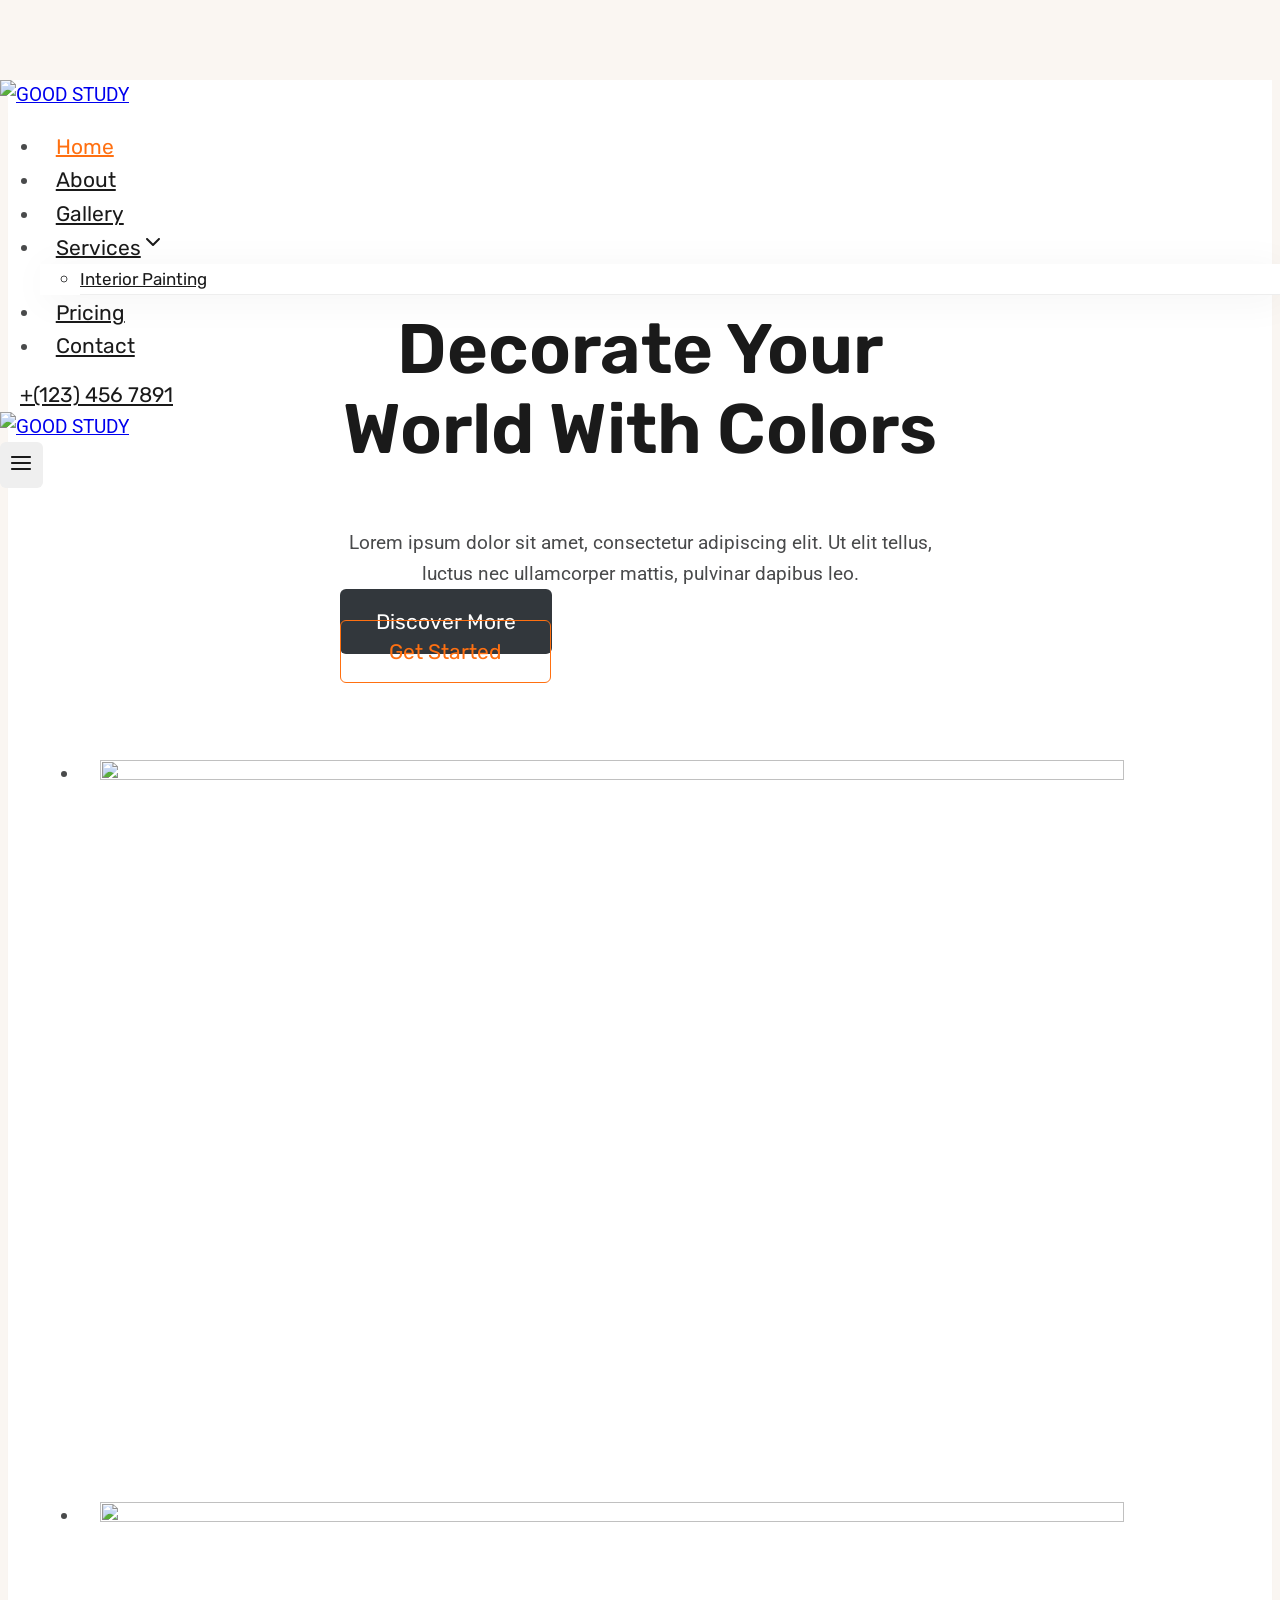
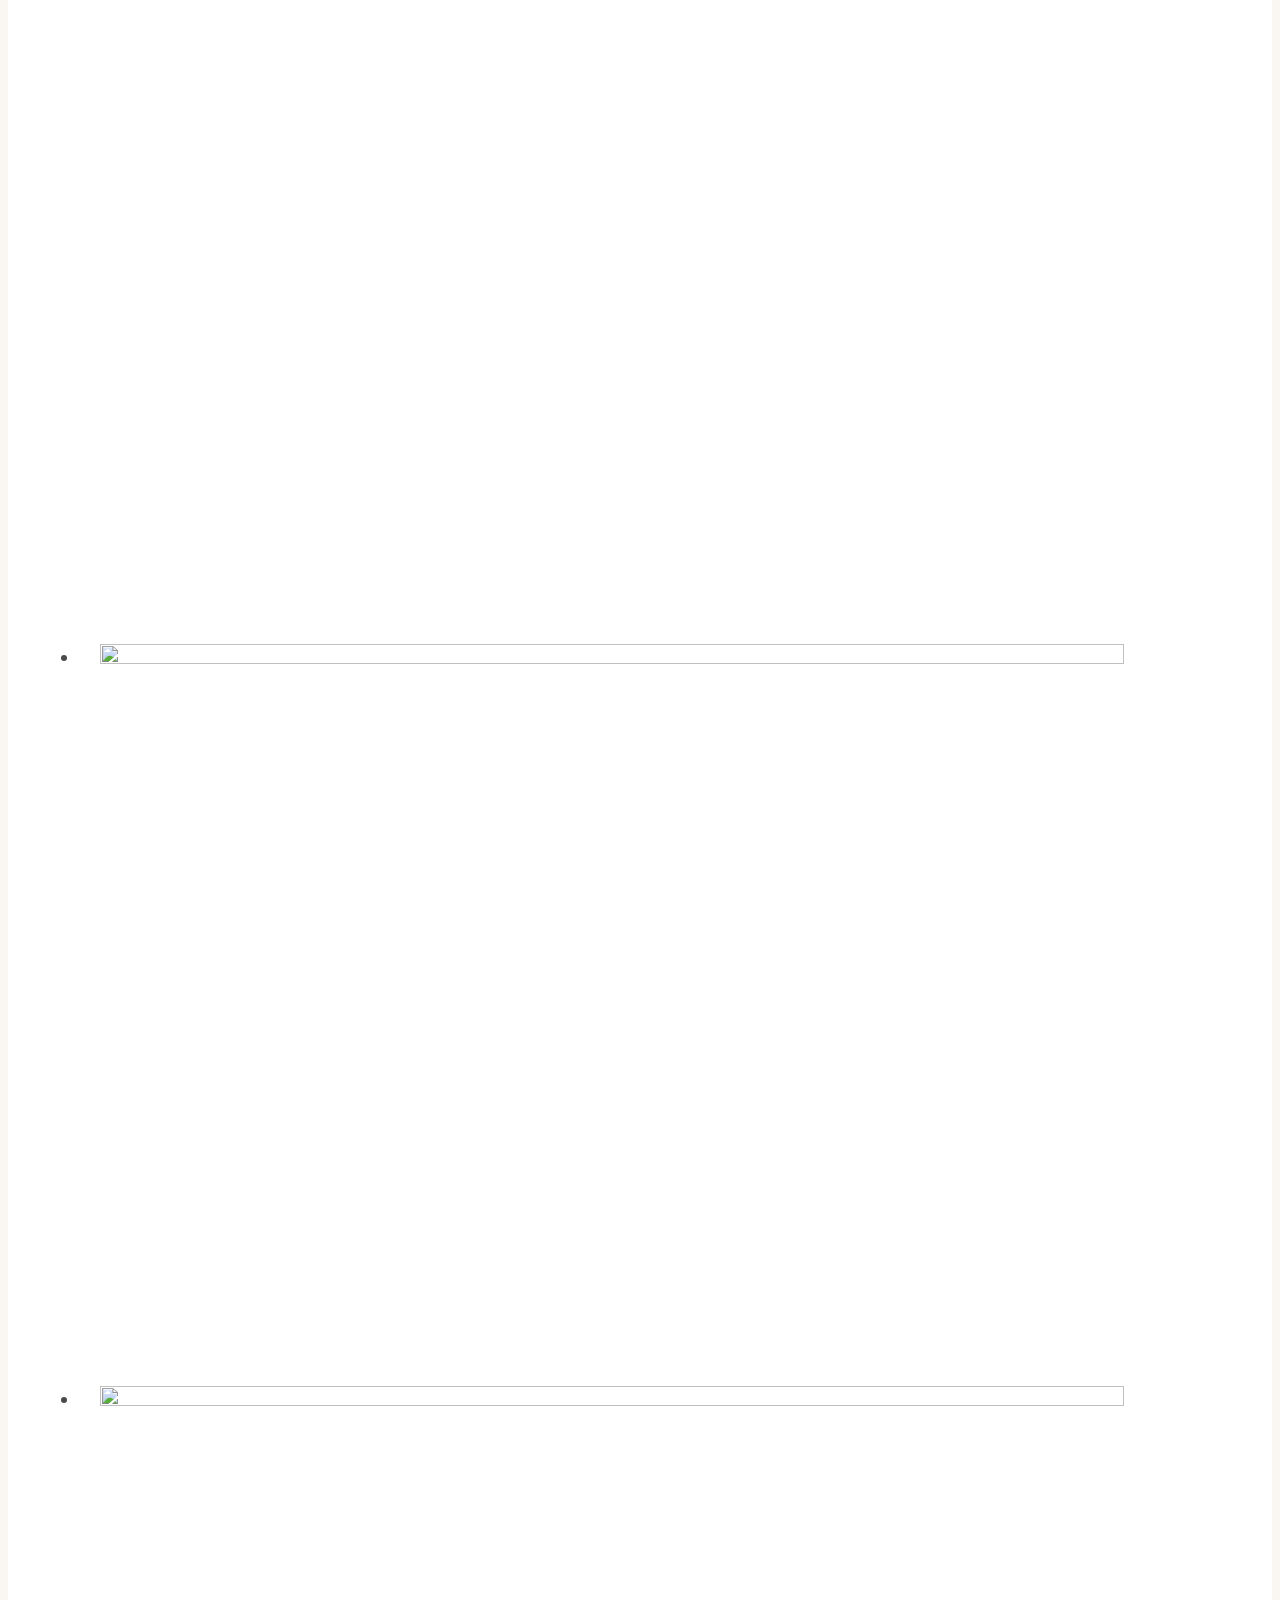
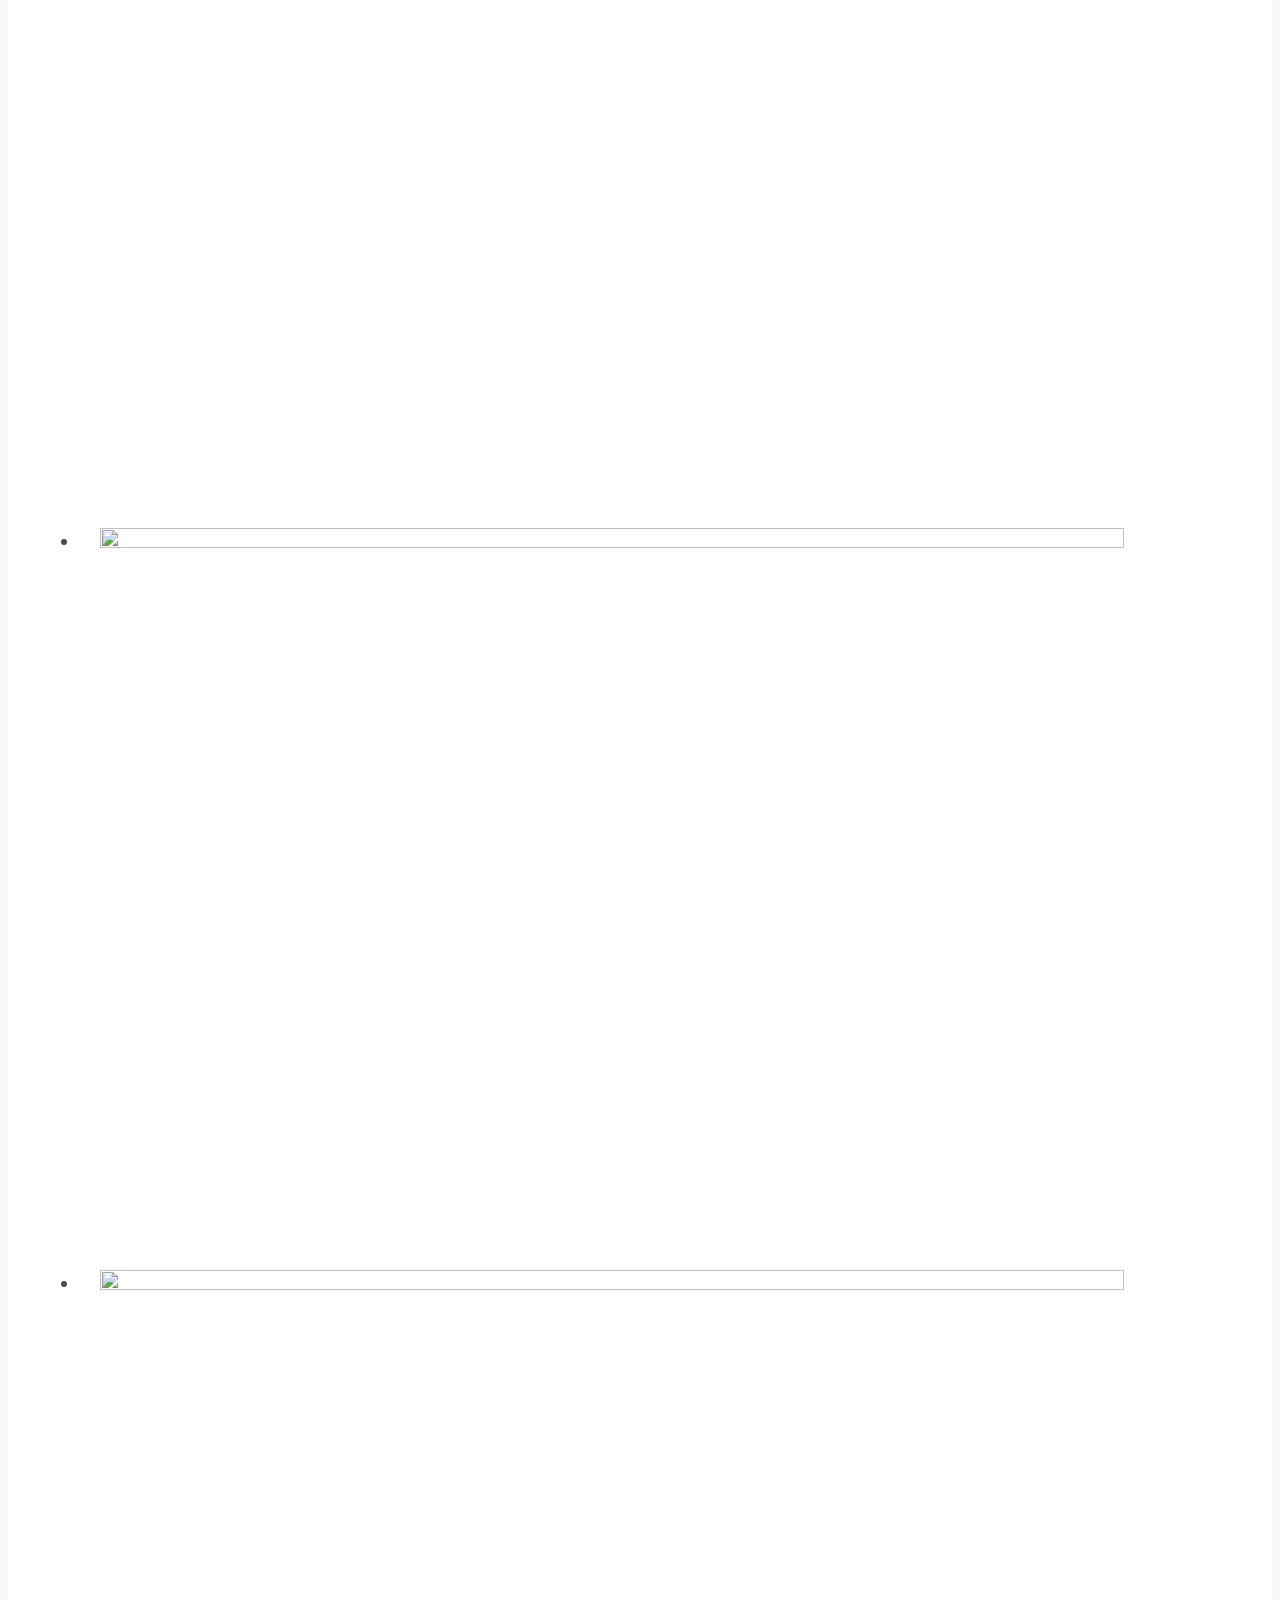
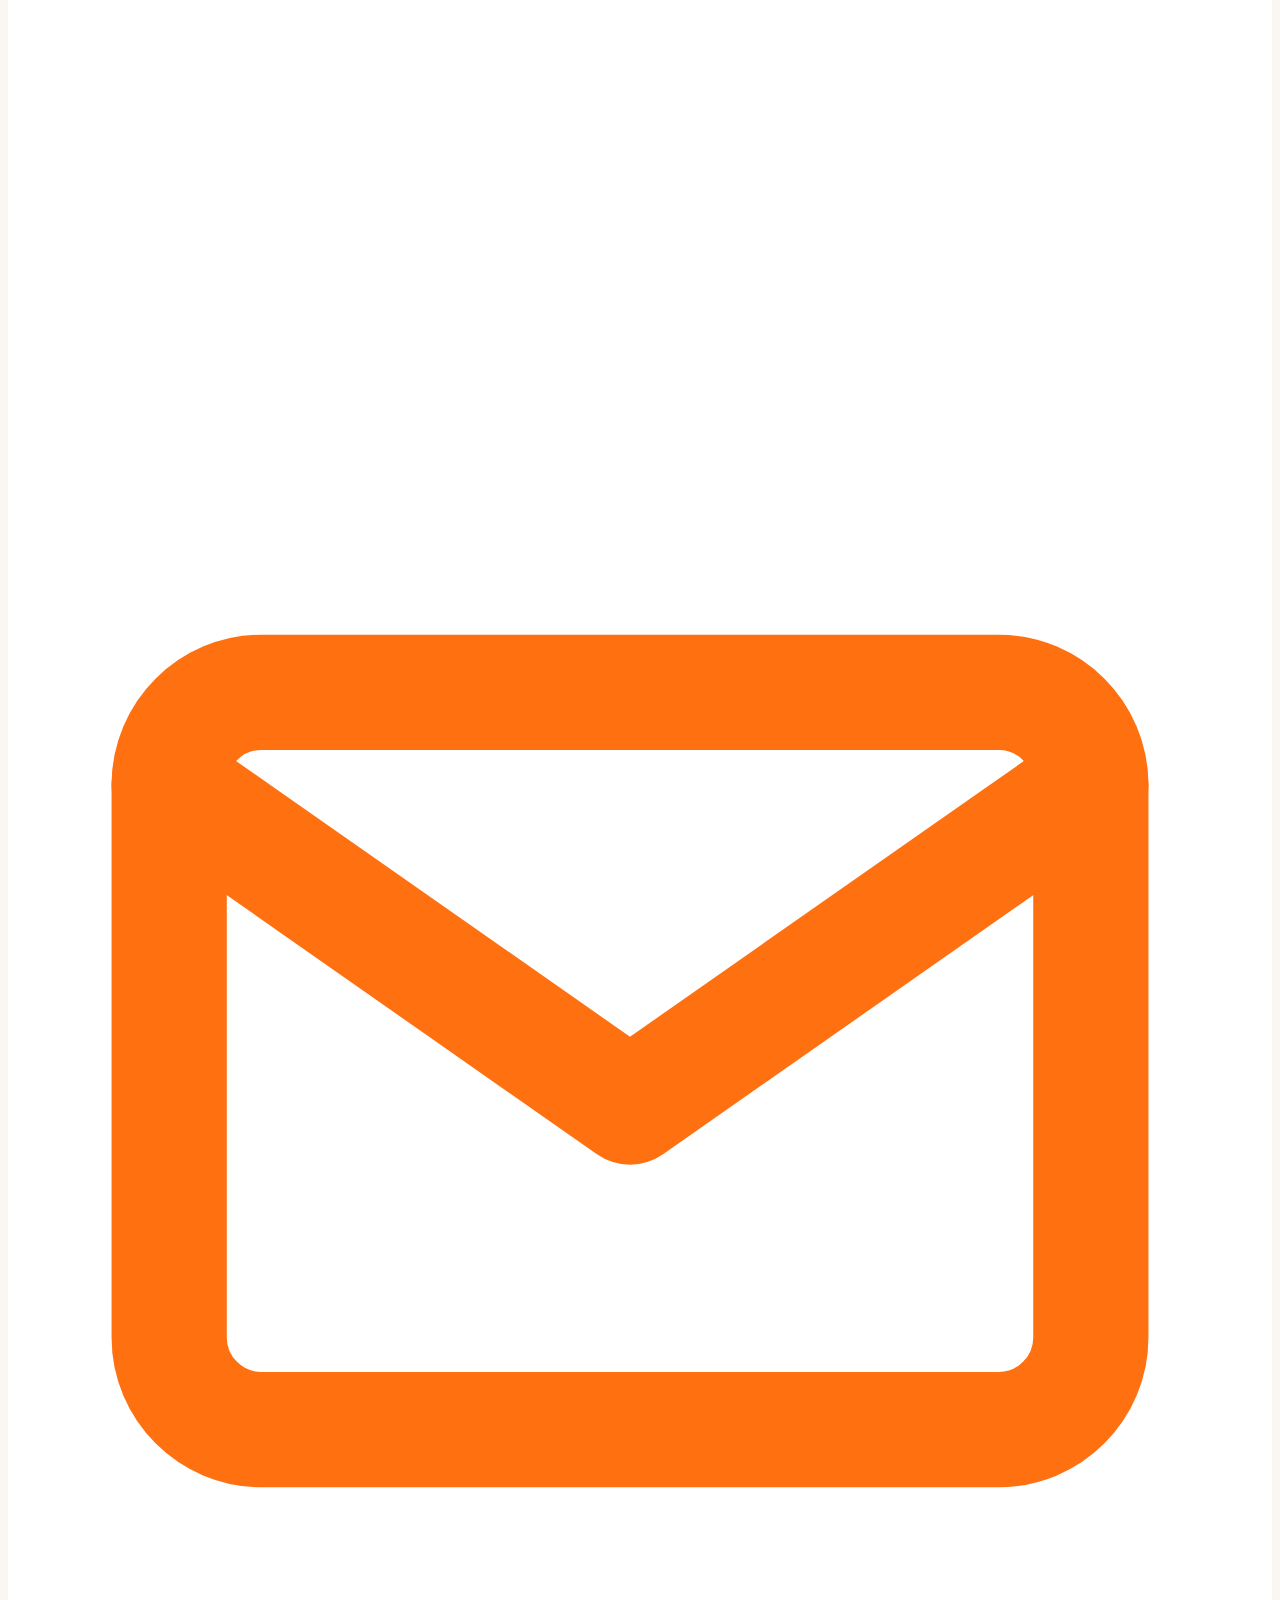
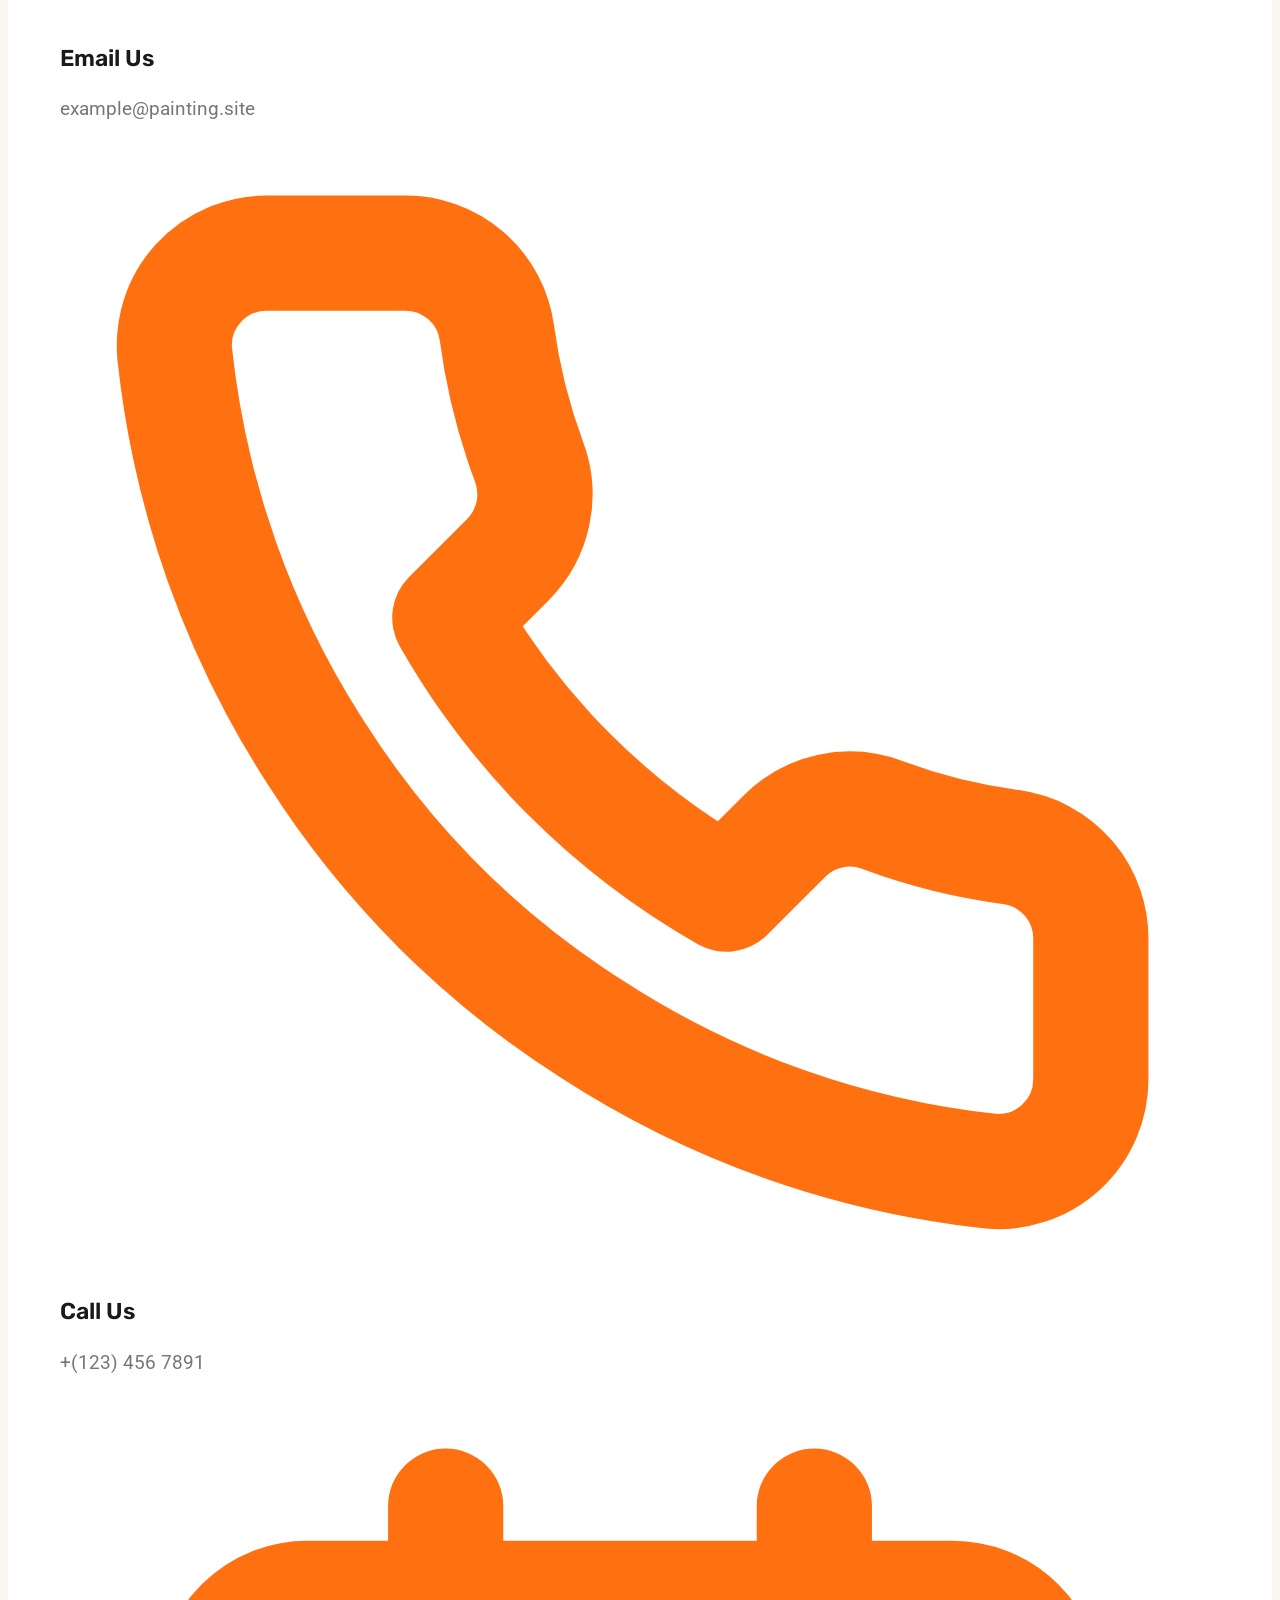
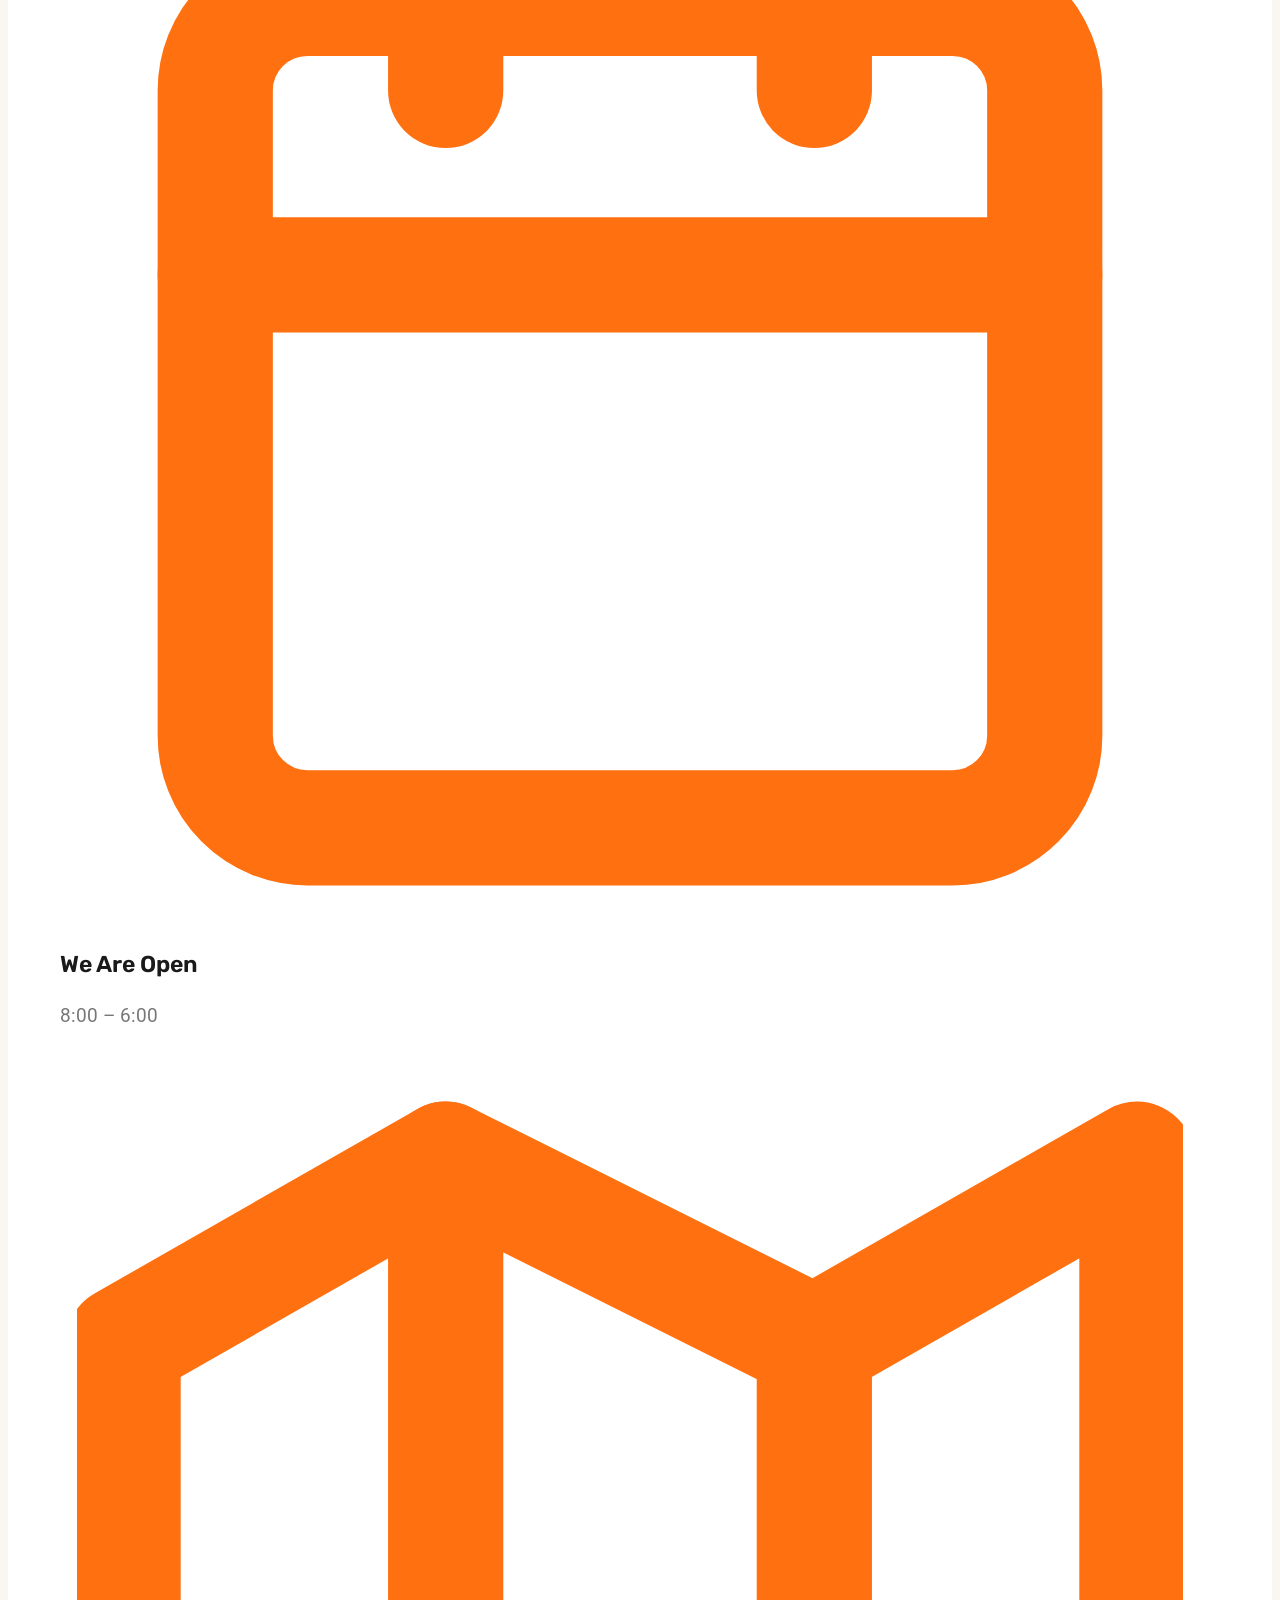
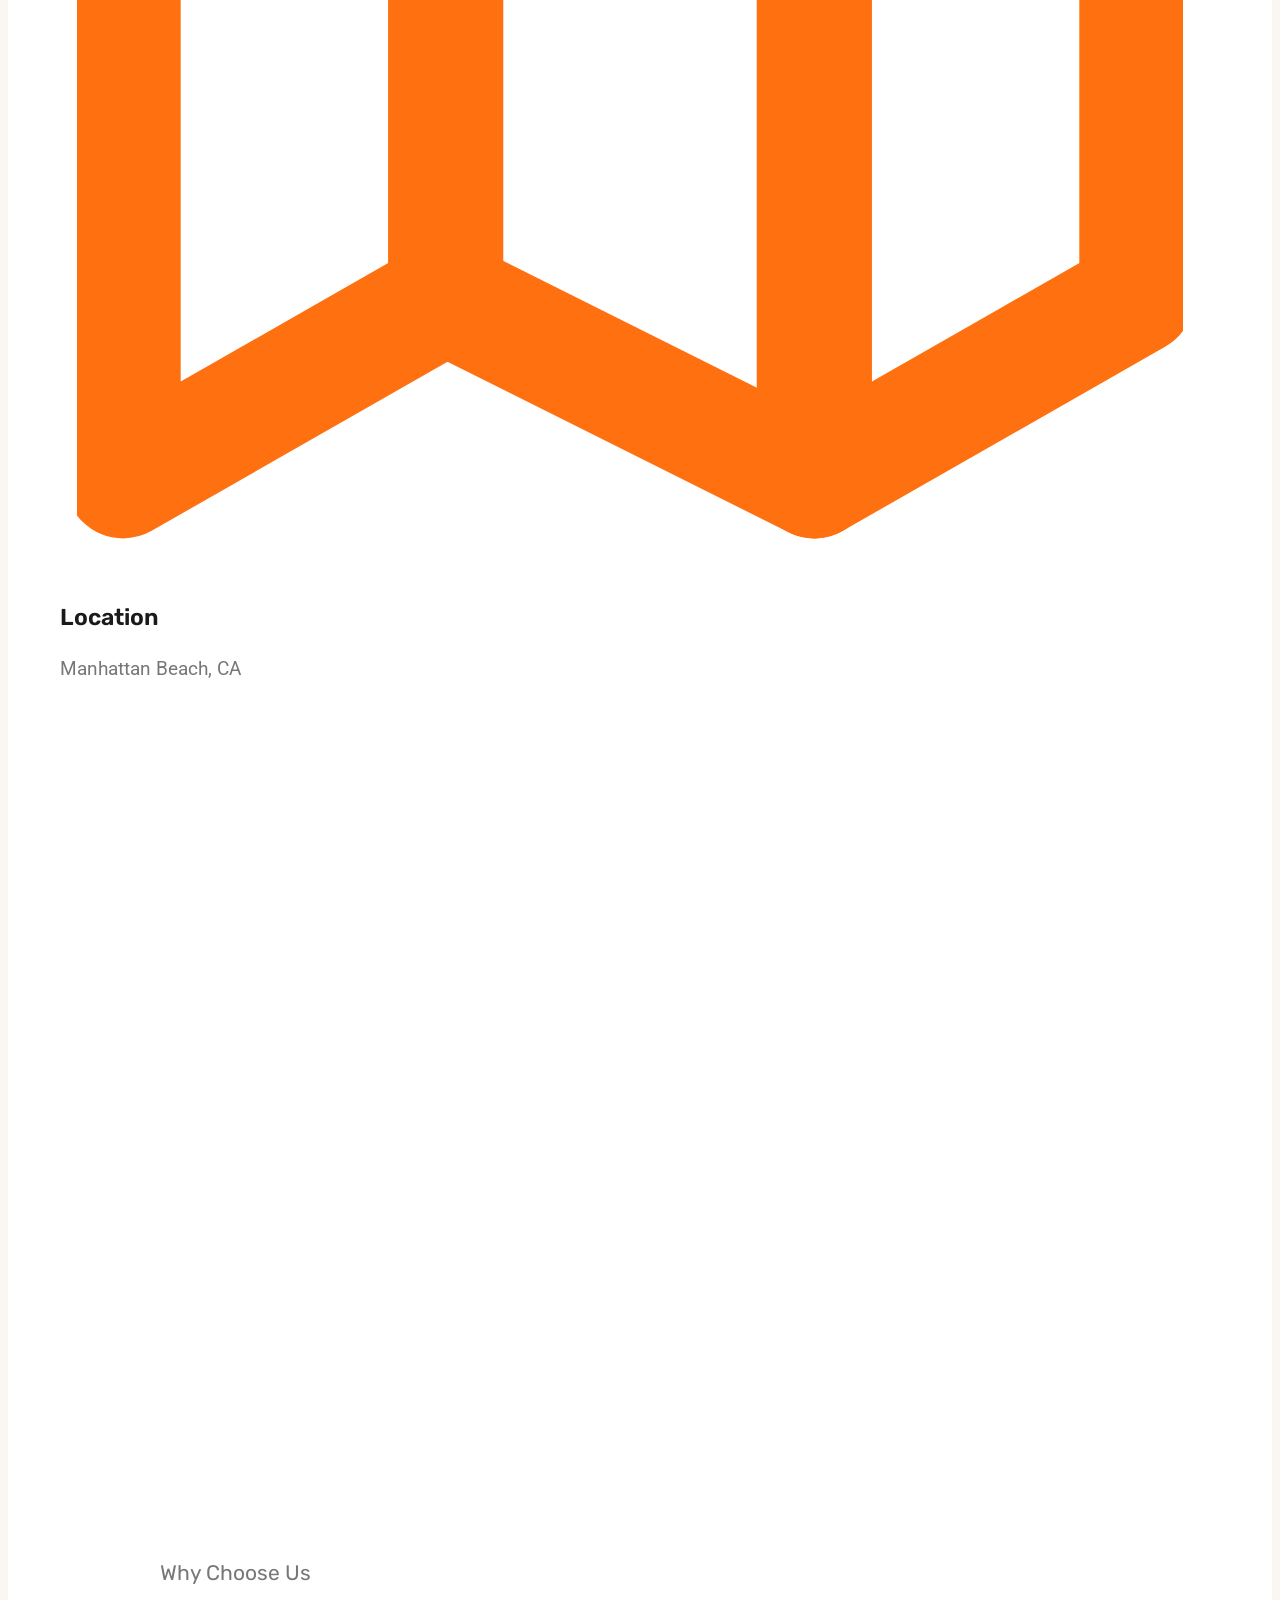
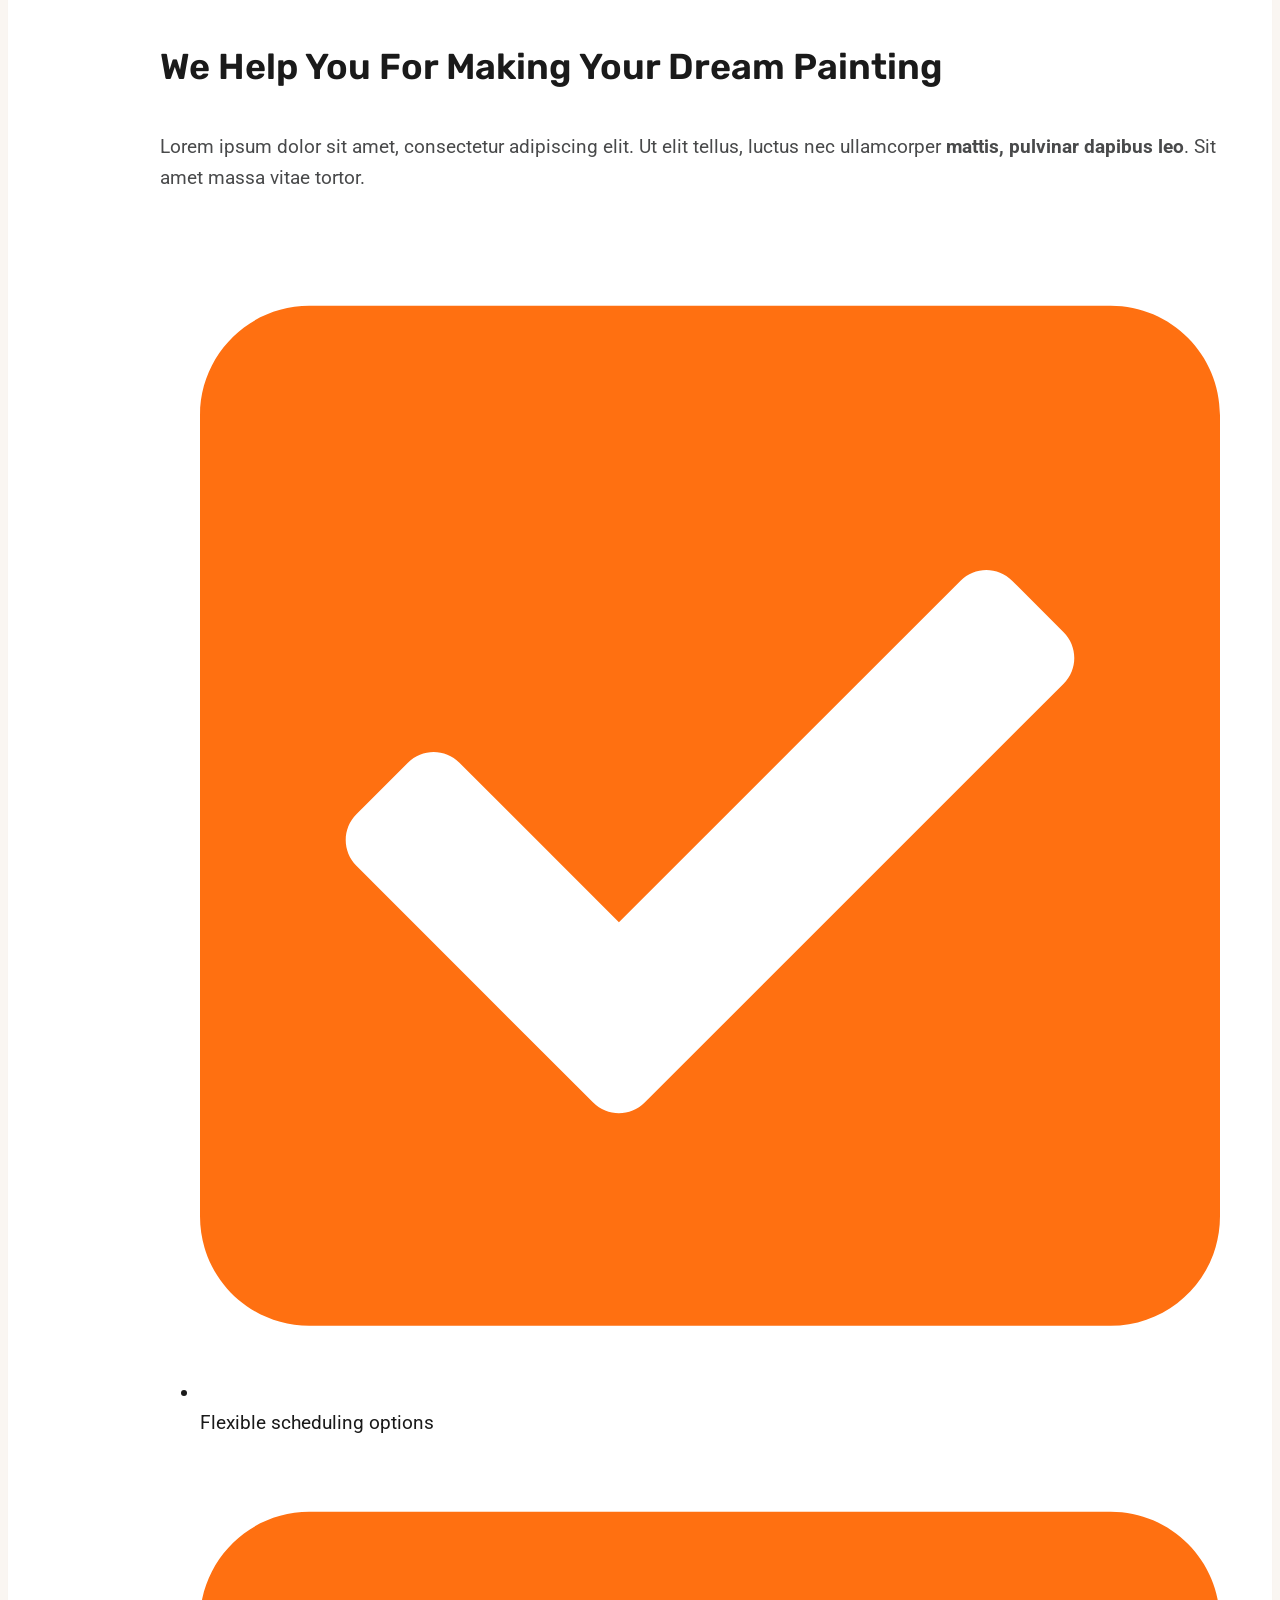
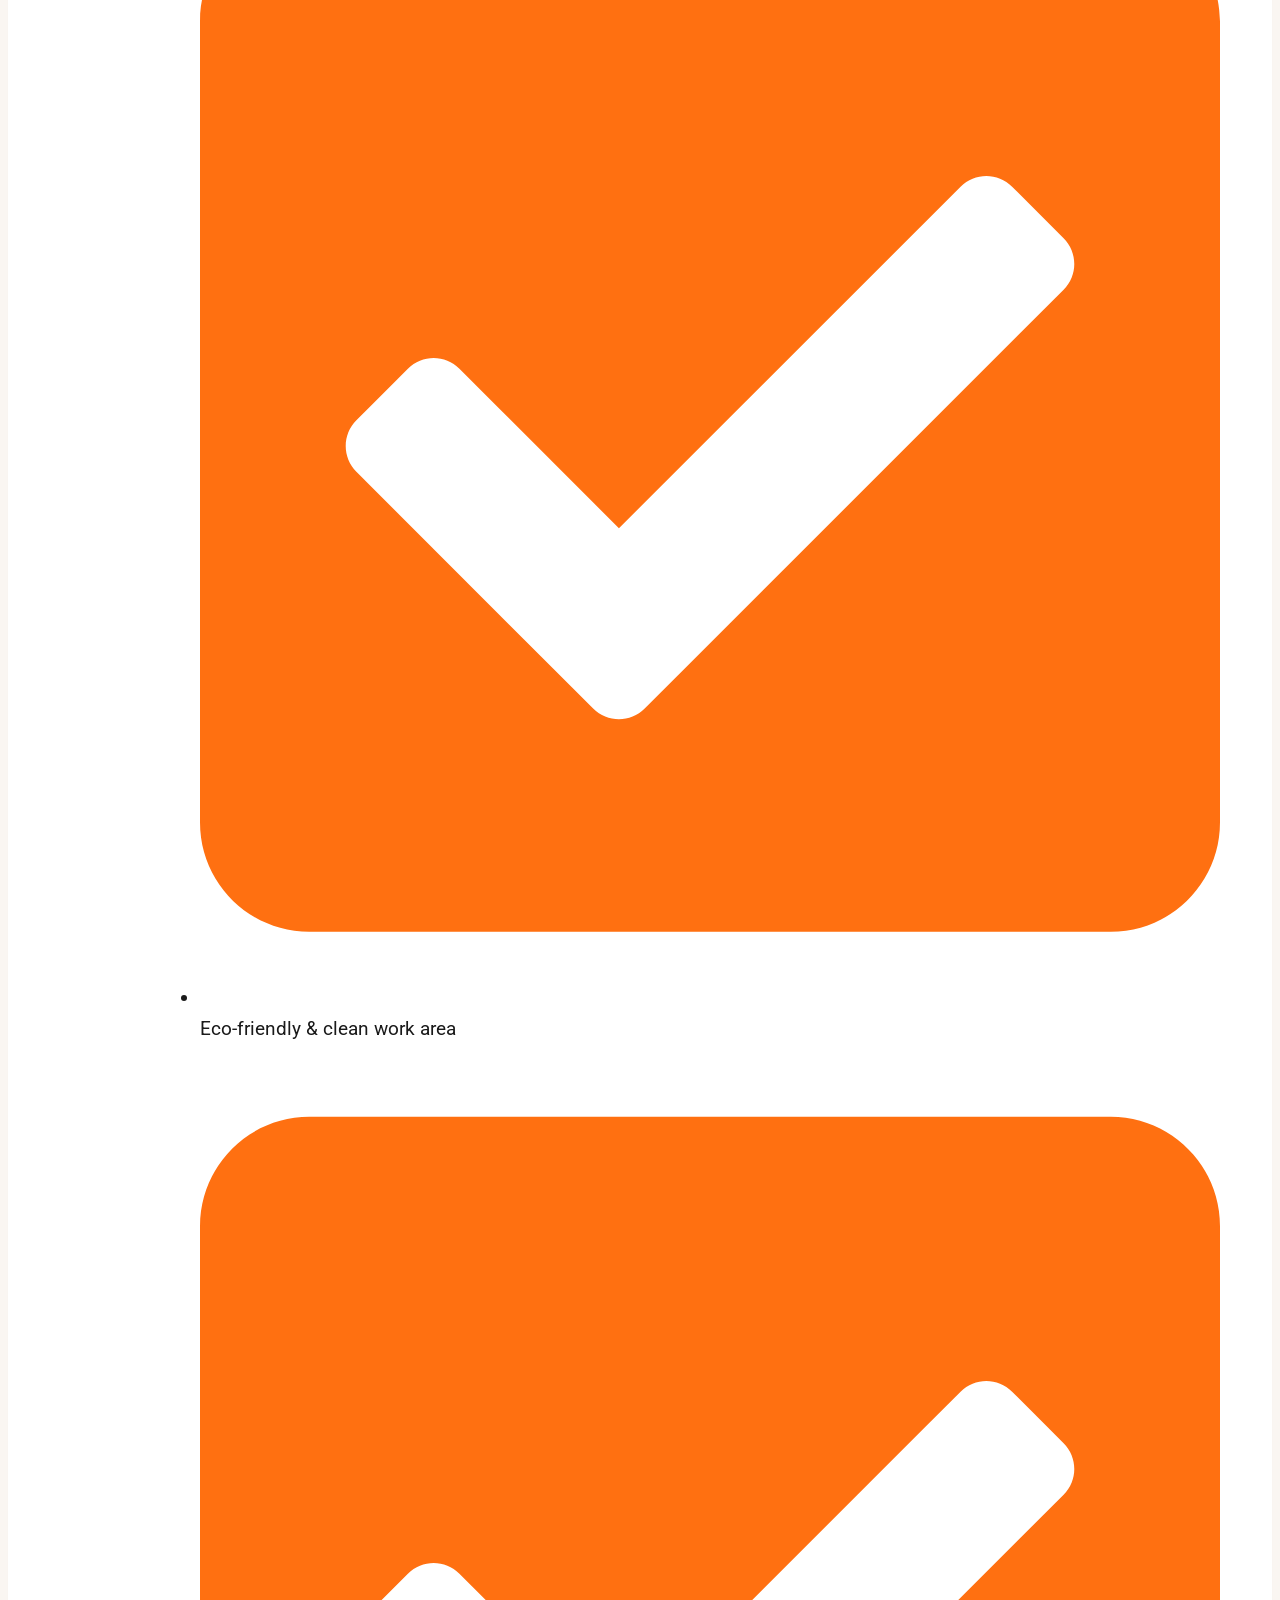
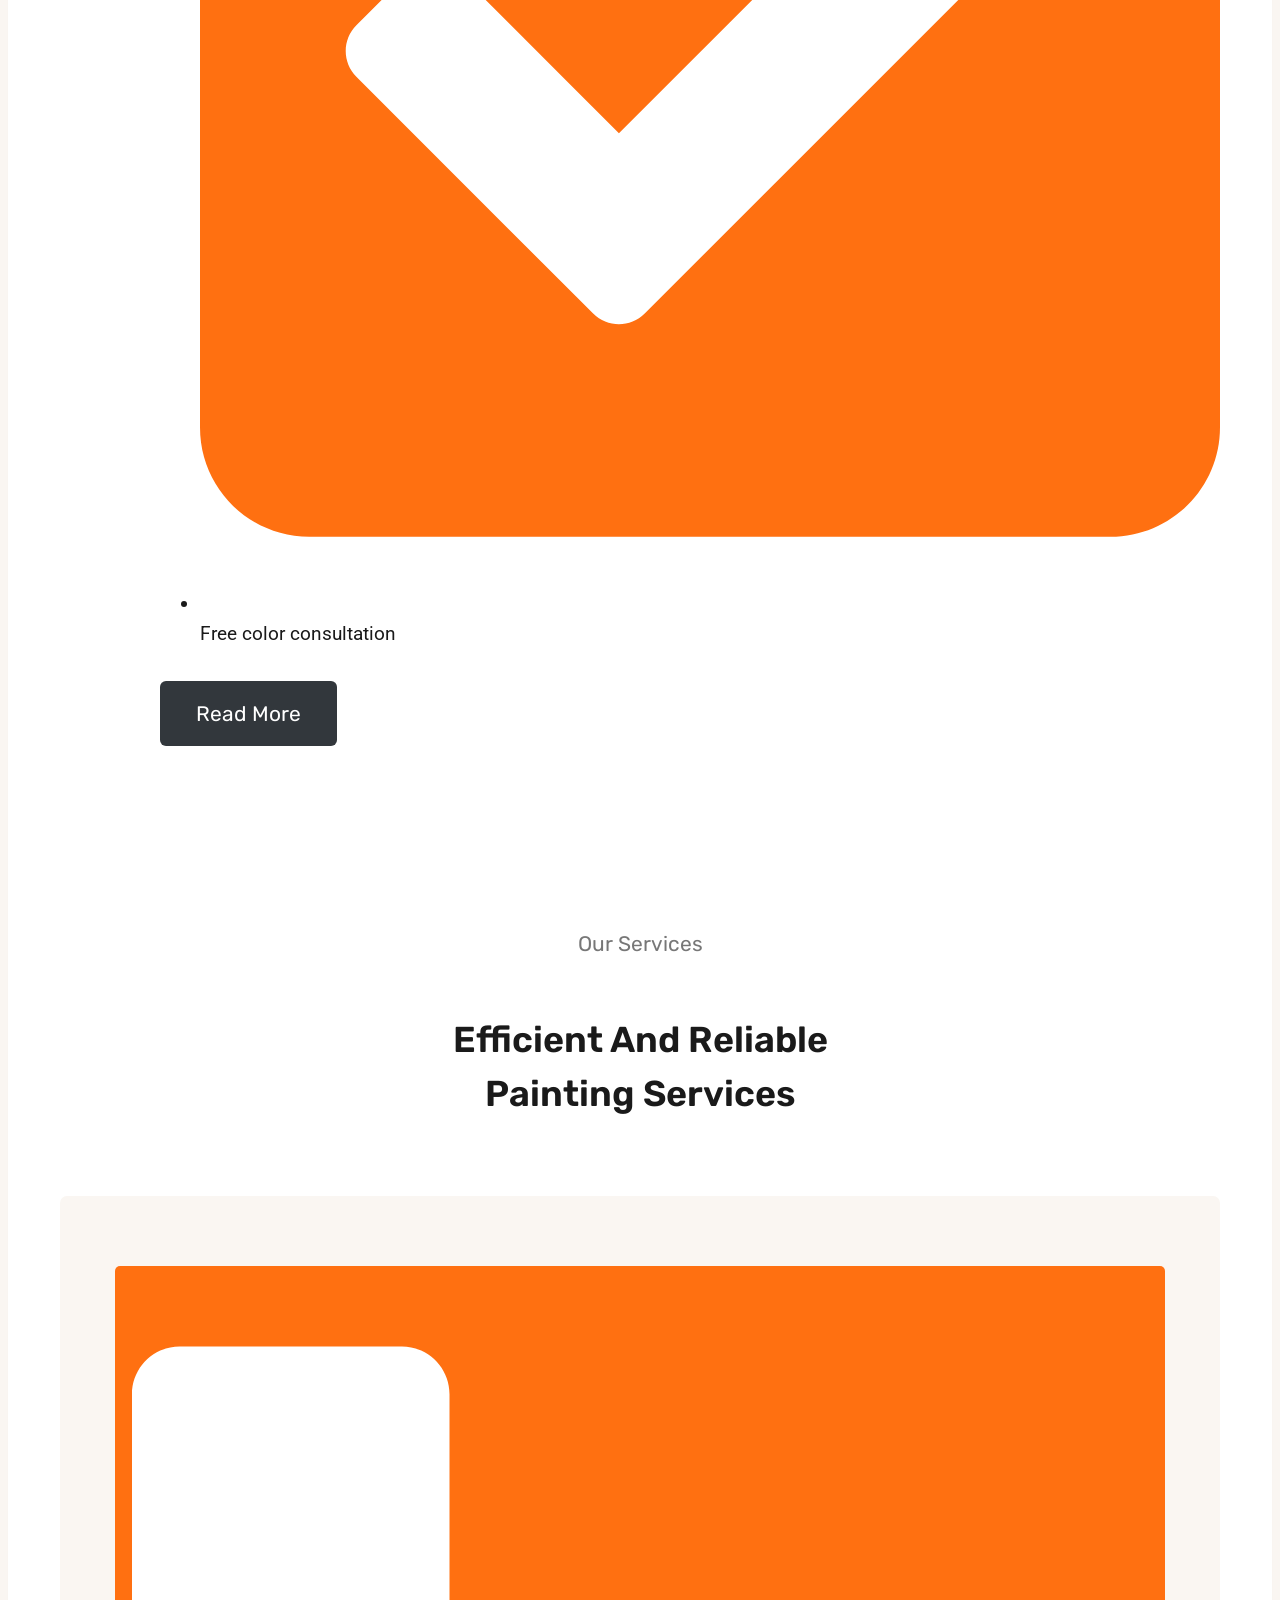
==== commit 206fa458: "update0203-2" ====
--- a/index.html
+++ b/index.html
@@ -5,11 +5,11 @@
 	<meta name="viewport" content="width=device-width, initial-scale=1, minimum-scale=1">
 	<title>GOOD STUDY</title>
 <meta name="robots" content="max-image-preview:large">
-<link rel="alternate" type="application/rss+xml" title="GOOD STUDY » Feed" href="/feed/">
-<link rel="alternate" type="application/rss+xml" title="GOOD STUDY » Comments Feed" href="/comments/feed/">
+<link rel="alternate" type="application/rss+xml" title="GOOD STUDY » Feed" href="https://www.titaniumy.com/feed/">
+<link rel="alternate" type="application/rss+xml" title="GOOD STUDY » Comments Feed" href="https://www.titaniumy.com/comments/feed/">
 			<script>document.documentElement.classList.remove( 'no-js' );</script>
-			<link rel="alternate" title="oEmbed (JSON)" type="application/json+oembed" href="/wp-json/oembed/1.0/embed?url=http%3A%2F%2F%2F">
-<link rel="alternate" title="oEmbed (XML)" type="text/xml+oembed" href="/wp-json/oembed/1.0/embed?url=http%3A%2F%2F%2F&amp;format=xml">
+			<link rel="alternate" title="oEmbed (JSON)" type="application/json+oembed" href="https://www.titaniumy.com/wp-json/oembed/1.0/embed?url=http%3A%2F%2Fhttps%3A%2F%2Fwww.titaniumy.com%2F">
+<link rel="alternate" title="oEmbed (XML)" type="text/xml+oembed" href="https://www.titaniumy.com/wp-json/oembed/1.0/embed?url=http%3A%2F%2Fhttps%3A%2F%2Fwww.titaniumy.com%2F&amp;format=xml">
 <style id="wp-img-auto-sizes-contain-inline-css">
 img:is([sizes=auto i],[sizes^="auto," i]){contain-intrinsic-size:3000px 1500px}
 /*# sourceURL=wp-img-auto-sizes-contain-inline-css */
@@ -35,7 +35,7 @@
 /*# sourceURL=wp-block-library-inline-css */
 </style><style id="wp-block-paragraph-inline-css">
 .is-small-text{font-size:.875em}.is-regular-text{font-size:1em}.is-large-text{font-size:2.25em}.is-larger-text{font-size:3em}.has-drop-cap:not(:focus):first-letter{float:left;font-size:8.4em;font-style:normal;font-weight:100;line-height:.68;margin:.05em .1em 0 0;text-transform:uppercase}body.rtl .has-drop-cap:not(:focus):first-letter{float:none;margin-left:.1em}p.has-drop-cap.has-background{overflow:hidden}:root :where(p.has-background){padding:1.25em 2.375em}:where(p.has-text-color:not(.has-link-color)) a{color:inherit}p.has-text-align-left[style*="writing-mode:vertical-lr"],p.has-text-align-right[style*="writing-mode:vertical-rl"]{rotate:180deg}
-/*# sourceURL=/wp-includes/blocks/paragraph/style.min.css */
+/*# sourceURL=https://www.titaniumy.com/wp-includes/blocks/paragraph/style.min.css */
 </style>
 <style id="global-styles-inline-css">
 :root{--wp--preset--aspect-ratio--square: 1;--wp--preset--aspect-ratio--4-3: 4/3;--wp--preset--aspect-ratio--3-4: 3/4;--wp--preset--aspect-ratio--3-2: 3/2;--wp--preset--aspect-ratio--2-3: 2/3;--wp--preset--aspect-ratio--16-9: 16/9;--wp--preset--aspect-ratio--9-16: 9/16;--wp--preset--color--black: #000000;--wp--preset--color--cyan-bluish-gray: #abb8c3;--wp--preset--color--white: #ffffff;--wp--preset--color--pale-pink: #f78da7;--wp--preset--color--vivid-red: #cf2e2e;--wp--preset--color--luminous-vivid-orange: #ff6900;--wp--preset--color--luminous-vivid-amber: #fcb900;--wp--preset--color--light-green-cyan: #7bdcb5;--wp--preset--color--vivid-green-cyan: #00d084;--wp--preset--color--pale-cyan-blue: #8ed1fc;--wp--preset--color--vivid-cyan-blue: #0693e3;--wp--preset--color--vivid-purple: #9b51e0;--wp--preset--color--theme-palette-1: var(--global-palette1);--wp--preset--color--theme-palette-2: var(--global-palette2);--wp--preset--color--theme-palette-3: var(--global-palette3);--wp--preset--color--theme-palette-4: var(--global-palette4);--wp--preset--color--theme-palette-5: var(--global-palette5);--wp--preset--color--theme-palette-6: var(--global-palette6);--wp--preset--color--theme-palette-7: var(--global-palette7);--wp--preset--color--theme-palette-8: var(--global-palette8);--wp--preset--color--theme-palette-9: var(--global-palette9);--wp--preset--color--theme-palette-10: var(--global-palette10);--wp--preset--color--theme-palette-11: var(--global-palette11);--wp--preset--color--theme-palette-12: var(--global-palette12);--wp--preset--color--theme-palette-13: var(--global-palette13);--wp--preset--color--theme-palette-14: var(--global-palette14);--wp--preset--color--theme-palette-15: var(--global-palette15);--wp--preset--gradient--vivid-cyan-blue-to-vivid-purple: linear-gradient(135deg,rgb(6,147,227) 0%,rgb(155,81,224) 100%);--wp--preset--gradient--light-green-cyan-to-vivid-green-cyan: linear-gradient(135deg,rgb(122,220,180) 0%,rgb(0,208,130) 100%);--wp--preset--gradient--luminous-vivid-amber-to-luminous-vivid-orange: linear-gradient(135deg,rgb(252,185,0) 0%,rgb(255,105,0) 100%);--wp--preset--gradient--luminous-vivid-orange-to-vivid-red: linear-gradient(135deg,rgb(255,105,0) 0%,rgb(207,46,46) 100%);--wp--preset--gradient--very-light-gray-to-cyan-bluish-gray: linear-gradient(135deg,rgb(238,238,238) 0%,rgb(169,184,195) 100%);--wp--preset--gradient--cool-to-warm-spectrum: linear-gradient(135deg,rgb(74,234,220) 0%,rgb(151,120,209) 20%,rgb(207,42,186) 40%,rgb(238,44,130) 60%,rgb(251,105,98) 80%,rgb(254,248,76) 100%);--wp--preset--gradient--blush-light-purple: linear-gradient(135deg,rgb(255,206,236) 0%,rgb(152,150,240) 100%);--wp--preset--gradient--blush-bordeaux: linear-gradient(135deg,rgb(254,205,165) 0%,rgb(254,45,45) 50%,rgb(107,0,62) 100%);--wp--preset--gradient--luminous-dusk: linear-gradient(135deg,rgb(255,203,112) 0%,rgb(199,81,192) 50%,rgb(65,88,208) 100%);--wp--preset--gradient--pale-ocean: linear-gradient(135deg,rgb(255,245,203) 0%,rgb(182,227,212) 50%,rgb(51,167,181) 100%);--wp--preset--gradient--electric-grass: linear-gradient(135deg,rgb(202,248,128) 0%,rgb(113,206,126) 100%);--wp--preset--gradient--midnight: linear-gradient(135deg,rgb(2,3,129) 0%,rgb(40,116,252) 100%);--wp--preset--font-size--small: var(--global-font-size-small);--wp--preset--font-size--medium: var(--global-font-size-medium);--wp--preset--font-size--large: var(--global-font-size-large);--wp--preset--font-size--x-large: 42px;--wp--preset--font-size--larger: var(--global-font-size-larger);--wp--preset--font-size--xxlarge: var(--global-font-size-xxlarge);--wp--preset--spacing--20: 0.44rem;--wp--preset--spacing--30: 0.67rem;--wp--preset--spacing--40: 1rem;--wp--preset--spacing--50: 1.5rem;--wp--preset--spacing--60: 2.25rem;--wp--preset--spacing--70: 3.38rem;--wp--preset--spacing--80: 5.06rem;--wp--preset--shadow--natural: 6px 6px 9px rgba(0, 0, 0, 0.2);--wp--preset--shadow--deep: 12px 12px 50px rgba(0, 0, 0, 0.4);--wp--preset--shadow--sharp: 6px 6px 0px rgba(0, 0, 0, 0.2);--wp--preset--shadow--outlined: 6px 6px 0px -3px rgb(255, 255, 255), 6px 6px rgb(0, 0, 0);--wp--preset--shadow--crisp: 6px 6px 0px rgb(0, 0, 0);}:where(.is-layout-flex){gap: 0.5em;}:where(.is-layout-grid){gap: 0.5em;}body .is-layout-flex{display: flex;}.is-layout-flex{flex-wrap: wrap;align-items: center;}.is-layout-flex > :is(*, div){margin: 0;}body .is-layout-grid{display: grid;}.is-layout-grid > :is(*, div){margin: 0;}:where(.wp-block-columns.is-layout-flex){gap: 2em;}:where(.wp-block-columns.is-layout-grid){gap: 2em;}:where(.wp-block-post-template.is-layout-flex){gap: 1.25em;}:where(.wp-block-post-template.is-layout-grid){gap: 1.25em;}.has-black-color{color: var(--wp--preset--color--black) !important;}.has-cyan-bluish-gray-color{color: var(--wp--preset--color--cyan-bluish-gray) !important;}.has-white-color{color: var(--wp--preset--color--white) !important;}.has-pale-pink-color{color: var(--wp--preset--color--pale-pink) !important;}.has-vivid-red-color{color: var(--wp--preset--color--vivid-red) !important;}.has-luminous-vivid-orange-color{color: var(--wp--preset--color--luminous-vivid-orange) !important;}.has-luminous-vivid-amber-color{color: var(--wp--preset--color--luminous-vivid-amber) !important;}.has-light-green-cyan-color{color: var(--wp--preset--color--light-green-cyan) !important;}.has-vivid-green-cyan-color{color: var(--wp--preset--color--vivid-green-cyan) !important;}.has-pale-cyan-blue-color{color: var(--wp--preset--color--pale-cyan-blue) !important;}.has-vivid-cyan-blue-color{color: var(--wp--preset--color--vivid-cyan-blue) !important;}.has-vivid-purple-color{color: var(--wp--preset--color--vivid-purple) !important;}.has-black-background-color{background-color: var(--wp--preset--color--black) !important;}.has-cyan-bluish-gray-background-color{background-color: var(--wp--preset--color--cyan-bluish-gray) !important;}.has-white-background-color{background-color: var(--wp--preset--color--white) !important;}.has-pale-pink-background-color{background-color: var(--wp--preset--color--pale-pink) !important;}.has-vivid-red-background-color{background-color: var(--wp--preset--color--vivid-red) !important;}.has-luminous-vivid-orange-background-color{background-color: var(--wp--preset--color--luminous-vivid-orange) !important;}.has-luminous-vivid-amber-background-color{background-color: var(--wp--preset--color--luminous-vivid-amber) !important;}.has-light-green-cyan-background-color{background-color: var(--wp--preset--color--light-green-cyan) !important;}.has-vivid-green-cyan-background-color{background-color: var(--wp--preset--color--vivid-green-cyan) !important;}.has-pale-cyan-blue-background-color{background-color: var(--wp--preset--color--pale-cyan-blue) !important;}.has-vivid-cyan-blue-background-color{background-color: var(--wp--preset--color--vivid-cyan-blue) !important;}.has-vivid-purple-background-color{background-color: var(--wp--preset--color--vivid-purple) !important;}.has-black-border-color{border-color: var(--wp--preset--color--black) !important;}.has-cyan-bluish-gray-border-color{border-color: var(--wp--preset--color--cyan-bluish-gray) !important;}.has-white-border-color{border-color: var(--wp--preset--color--white) !important;}.has-pale-pink-border-color{border-color: var(--wp--preset--color--pale-pink) !important;}.has-vivid-red-border-color{border-color: var(--wp--preset--color--vivid-red) !important;}.has-luminous-vivid-orange-border-color{border-color: var(--wp--preset--color--luminous-vivid-orange) !important;}.has-luminous-vivid-amber-border-color{border-color: var(--wp--preset--color--luminous-vivid-amber) !important;}.has-light-green-cyan-border-color{border-color: var(--wp--preset--color--light-green-cyan) !important;}.has-vivid-green-cyan-border-color{border-color: var(--wp--preset--color--vivid-green-cyan) !important;}.has-pale-cyan-blue-border-color{border-color: var(--wp--preset--color--pale-cyan-blue) !important;}.has-vivid-cyan-blue-border-color{border-color: var(--wp--preset--color--vivid-cyan-blue) !important;}.has-vivid-purple-border-color{border-color: var(--wp--preset--color--vivid-purple) !important;}.has-vivid-cyan-blue-to-vivid-purple-gradient-background{background: var(--wp--preset--gradient--vivid-cyan-blue-to-vivid-purple) !important;}.has-light-green-cyan-to-vivid-green-cyan-gradient-background{background: var(--wp--preset--gradient--light-green-cyan-to-vivid-green-cyan) !important;}.has-luminous-vivid-amber-to-luminous-vivid-orange-gradient-background{background: var(--wp--preset--gradient--luminous-vivid-amber-to-luminous-vivid-orange) !important;}.has-luminous-vivid-orange-to-vivid-red-gradient-background{background: var(--wp--preset--gradient--luminous-vivid-orange-to-vivid-red) !important;}.has-very-light-gray-to-cyan-bluish-gray-gradient-background{background: var(--wp--preset--gradient--very-light-gray-to-cyan-bluish-gray) !important;}.has-cool-to-warm-spectrum-gradient-background{background: var(--wp--preset--gradient--cool-to-warm-spectrum) !important;}.has-blush-light-purple-gradient-background{background: var(--wp--preset--gradient--blush-light-purple) !important;}.has-blush-bordeaux-gradient-background{background: var(--wp--preset--gradient--blush-bordeaux) !important;}.has-luminous-dusk-gradient-background{background: var(--wp--preset--gradient--luminous-dusk) !important;}.has-pale-ocean-gradient-background{background: var(--wp--preset--gradient--pale-ocean) !important;}.has-electric-grass-gradient-background{background: var(--wp--preset--gradient--electric-grass) !important;}.has-midnight-gradient-background{background: var(--wp--preset--gradient--midnight) !important;}.has-small-font-size{font-size: var(--wp--preset--font-size--small) !important;}.has-medium-font-size{font-size: var(--wp--preset--font-size--medium) !important;}.has-large-font-size{font-size: var(--wp--preset--font-size--large) !important;}.has-x-large-font-size{font-size: var(--wp--preset--font-size--x-large) !important;}
@@ -47,7 +47,7 @@
 .wp-block-button__link{color:#fff;background-color:#32373c;border-radius:9999px;box-shadow:none;text-decoration:none;padding:calc(.667em + 2px) calc(1.333em + 2px);font-size:1.125em}.wp-block-file__button{background:#32373c;color:#fff;text-decoration:none}
 /*# sourceURL=/wp-includes/css/classic-themes.min.css */
 </style>
-<link rel="stylesheet" id="kadence-global-css" href="/wp-content/themes/kadence/assets/css/global.min.css?ver=1.4.3" media="all">
+<link rel="stylesheet" id="kadence-global-css" href="https://www.titaniumy.com/wp-content/themes/kadence/assets/css/global.min.css?ver=1.4.3" media="all">
 <style id="kadence-global-inline-css">
 /* Kadence Base CSS */
 :root{--global-palette1:#ff7011;--global-palette2:#ff8e3c;--global-palette3:#1a1a1a;--global-palette4:#494a4b;--global-palette5:#5b5b5c;--global-palette6:#777777;--global-palette7:#ebe3db;--global-palette8:#faf6f2;--global-palette9:#ffffff;--global-palette10:oklch(from var(--global-palette1) calc(l + 0.10 * (1 - l)) calc(c * 1.00) calc(h + 180) / 100%);--global-palette11:#13612e;--global-palette12:#1159af;--global-palette13:#b82105;--global-palette14:#f7630c;--global-palette15:#f5a524;--global-palette9rgb:255, 255, 255;--global-palette-highlight:var(--global-palette1);--global-palette-highlight-alt:var(--global-palette2);--global-palette-highlight-alt2:var(--global-palette9);--global-palette-btn-bg:var(--global-palette1);--global-palette-btn-bg-hover:#ff8e3c;--global-palette-btn:#ffffff;--global-palette-btn-hover:#ffffff;--global-palette-btn-sec-bg:var(--global-palette7);--global-palette-btn-sec-bg-hover:var(--global-palette2);--global-palette-btn-sec:var(--global-palette3);--global-palette-btn-sec-hover:var(--global-palette9);--global-body-font-family:Roboto, sans-serif;--global-heading-font-family:Rubik, sans-serif;--global-primary-nav-font-family:Rubik, sans-serif;--global-fallback-font:sans-serif;--global-display-fallback-font:sans-serif;--global-content-width:1290px;--global-content-wide-width:calc(1290px + 230px);--global-content-narrow-width:842px;--global-content-edge-padding:1.5rem;--global-content-boxed-padding:2rem;--global-calc-content-width:calc(1290px - var(--global-content-edge-padding) - var(--global-content-edge-padding) );--wp--style--global--content-size:var(--global-calc-content-width);}.wp-site-blocks{--global-vw:calc( 100vw - ( 0.5 * var(--scrollbar-offset)));}body{background:var(--global-palette8);}body, input, select, optgroup, textarea{font-style:normal;font-weight:normal;font-size:19px;line-height:1.6;font-family:var(--global-body-font-family);color:var(--global-palette4);}.content-bg, body.content-style-unboxed .site{background:var(--global-palette9);}h1,h2,h3,h4,h5,h6{font-family:var(--global-heading-font-family);}h1{font-style:normal;font-weight:600;font-size:50px;line-height:1.5;text-transform:capitalize;color:var(--global-palette3);}h2{font-style:normal;font-weight:600;font-size:36px;line-height:1.5;text-transform:capitalize;color:var(--global-palette3);}h3{font-style:normal;font-weight:600;font-size:28px;line-height:1.5;text-transform:capitalize;color:var(--global-palette3);}h4{font-style:normal;font-weight:600;font-size:26px;line-height:1.5;text-transform:capitalize;color:var(--global-palette3);}h5{font-style:normal;font-weight:600;font-size:23px;line-height:1.5;text-transform:capitalize;color:var(--global-palette3);}h6{font-style:normal;font-weight:normal;font-size:21px;line-height:1.5;letter-spacing:0px;text-transform:capitalize;color:var(--global-palette6);}@media all and (max-width: 767px){h1{font-size:45px;}}.entry-hero .kadence-breadcrumbs{max-width:1290px;}.site-container, .site-header-row-layout-contained, .site-footer-row-layout-contained, .entry-hero-layout-contained, .comments-area, .alignfull > .wp-block-cover__inner-container, .alignwide > .wp-block-cover__inner-container{max-width:var(--global-content-width);}.content-width-narrow .content-container.site-container, .content-width-narrow .hero-container.site-container{max-width:var(--global-content-narrow-width);}@media all and (min-width: 1520px){.wp-site-blocks .content-container  .alignwide{margin-left:-115px;margin-right:-115px;width:unset;max-width:unset;}}@media all and (min-width: 1102px){.content-width-narrow .wp-site-blocks .content-container .alignwide{margin-left:-130px;margin-right:-130px;width:unset;max-width:unset;}}.content-style-boxed .wp-site-blocks .entry-content .alignwide{margin-left:calc( -1 * var( --global-content-boxed-padding ) );margin-right:calc( -1 * var( --global-content-boxed-padding ) );}.content-area{margin-top:5rem;margin-bottom:5rem;}@media all and (max-width: 1024px){.content-area{margin-top:3rem;margin-bottom:3rem;}}@media all and (max-width: 767px){.content-area{margin-top:2rem;margin-bottom:2rem;}}@media all and (max-width: 1024px){:root{--global-content-boxed-padding:2rem;}}@media all and (max-width: 767px){:root{--global-content-boxed-padding:1.5rem;}}.entry-content-wrap{padding:2rem;}@media all and (max-width: 1024px){.entry-content-wrap{padding:2rem;}}@media all and (max-width: 767px){.entry-content-wrap{padding:1.5rem;}}.entry.single-entry{box-shadow:0px 15px 15px -10px rgba(0,0,0,0.05);}.entry.loop-entry{box-shadow:0px 15px 15px -10px rgba(0,0,0,0.05);}.loop-entry .entry-content-wrap{padding:2rem;}@media all and (max-width: 1024px){.loop-entry .entry-content-wrap{padding:2rem;}}@media all and (max-width: 767px){.loop-entry .entry-content-wrap{padding:1.5rem;}}button, .button, .wp-block-button__link, input[type="button"], input[type="reset"], input[type="submit"], .fl-button, .elementor-button-wrapper .elementor-button, .wc-block-components-checkout-place-order-button, .wc-block-cart__submit{font-style:normal;font-weight:normal;font-size:21px;line-height:1.1;letter-spacing:0px;font-family:Rubik, sans-serif;text-transform:capitalize;border-radius:6px;padding:19px 35px 19px 35px;border:1px solid currentColor;border-color:rgba(0,0,0,0);box-shadow:0px 0px 0px -7px rgba(0,0,0,0);}.wp-block-button.is-style-outline .wp-block-button__link{padding:19px 35px 19px 35px;}button:hover, button:focus, button:active, .button:hover, .button:focus, .button:active, .wp-block-button__link:hover, .wp-block-button__link:focus, .wp-block-button__link:active, input[type="button"]:hover, input[type="button"]:focus, input[type="button"]:active, input[type="reset"]:hover, input[type="reset"]:focus, input[type="reset"]:active, input[type="submit"]:hover, input[type="submit"]:focus, input[type="submit"]:active, .elementor-button-wrapper .elementor-button:hover, .elementor-button-wrapper .elementor-button:focus, .elementor-button-wrapper .elementor-button:active, .wc-block-cart__submit:hover{box-shadow:0px 15px 25px -7px rgba(0,0,0,0);}.kb-button.kb-btn-global-outline.kb-btn-global-inherit{padding-top:calc(19px - 2px);padding-right:calc(35px - 2px);padding-bottom:calc(19px - 2px);padding-left:calc(35px - 2px);}@media all and (max-width: 1024px){button, .button, .wp-block-button__link, input[type="button"], input[type="reset"], input[type="submit"], .fl-button, .elementor-button-wrapper .elementor-button, .wc-block-components-checkout-place-order-button, .wc-block-cart__submit{border-color:rgba(0,0,0,0);}}@media all and (max-width: 767px){button, .button, .wp-block-button__link, input[type="button"], input[type="reset"], input[type="submit"], .fl-button, .elementor-button-wrapper .elementor-button, .wc-block-components-checkout-place-order-button, .wc-block-cart__submit{border-color:rgba(0,0,0,0);}}button.button-style-secondary, .button.button-style-secondary, .wp-block-button__link.button-style-secondary, input[type="button"].button-style-secondary, input[type="reset"].button-style-secondary, input[type="submit"].button-style-secondary, .fl-button.button-style-secondary, .elementor-button-wrapper .elementor-button.button-style-secondary, .wc-block-components-checkout-place-order-button.button-style-secondary, .wc-block-cart__submit.button-style-secondary{font-style:normal;font-weight:normal;font-size:21px;line-height:1.1;letter-spacing:0px;font-family:Rubik, sans-serif;text-transform:capitalize;}@media all and (min-width: 1025px){.transparent-header .entry-hero .entry-hero-container-inner{padding-top:80px;}}@media all and (max-width: 1024px){.mobile-transparent-header .entry-hero .entry-hero-container-inner{padding-top:80px;}}@media all and (max-width: 767px){.mobile-transparent-header .entry-hero .entry-hero-container-inner{padding-top:80px;}}.entry-hero.page-hero-section .entry-header{min-height:200px;}
@@ -57,11 +57,11 @@
 .site-middle-footer-wrap .site-footer-row-container-inner{background:var(--global-palette7);}.site-middle-footer-inner-wrap{padding-top:60px;padding-bottom:40px;grid-column-gap:100px;grid-row-gap:100px;}.site-middle-footer-inner-wrap .widget{margin-bottom:30px;}.site-middle-footer-inner-wrap .site-footer-section:not(:last-child):after{right:calc(-100px / 2);}@media all and (max-width: 1024px){.site-middle-footer-inner-wrap{padding-top:60px;padding-bottom:60px;grid-column-gap:50px;grid-row-gap:50px;}.site-middle-footer-inner-wrap .site-footer-section:not(:last-child):after{right:calc(-50px / 2);}}@media all and (max-width: 767px){.site-middle-footer-inner-wrap{padding-top:50px;padding-bottom:50px;grid-column-gap:30px;grid-row-gap:30px;}.site-middle-footer-inner-wrap .site-footer-section:not(:last-child):after{right:calc(-30px / 2);}}.site-bottom-footer-wrap .site-footer-row-container-inner{background:var(--global-palette3);font-style:normal;color:var(--global-palette9);}.site-bottom-footer-inner-wrap{padding-top:10px;padding-bottom:10px;grid-column-gap:30px;}.site-bottom-footer-inner-wrap .widget{margin-bottom:30px;}.site-bottom-footer-inner-wrap .widget-area .widget-title{font-style:normal;color:var(--global-palette9);}.site-bottom-footer-inner-wrap .site-footer-section:not(:last-child):after{right:calc(-30px / 2);}.footer-social-wrap .footer-social-inner-wrap{font-size:1em;gap:0.4em;}.site-footer .site-footer-wrap .site-footer-section .footer-social-wrap .footer-social-inner-wrap .social-button{color:var(--global-palette1);background:rgba(0,0,0,0);border:2px none transparent;border-radius:3px;}.site-footer .site-footer-wrap .site-footer-section .footer-social-wrap .footer-social-inner-wrap .social-button:hover{color:var(--global-palette2);}
 /*# sourceURL=kadence-global-inline-css */
 </style>
-<link rel="stylesheet" id="kadence-header-css" href="/wp-content/themes/kadence/assets/css/header.min.css?ver=1.4.3" media="all">
-<link rel="stylesheet" id="kadence-content-css" href="/wp-content/themes/kadence/assets/css/content.min.css?ver=1.4.3" media="all">
-<link rel="stylesheet" id="kadence-footer-css" href="/wp-content/themes/kadence/assets/css/footer.min.css?ver=1.4.3" media="all">
-<link rel="stylesheet" id="kadence-blocks-rowlayout-css" href="/wp-content/plugins/kadence-blocks/dist/style-blocks-rowlayout.css?ver=3.6.1" media="all">
-<link rel="stylesheet" id="kadence-blocks-column-css" href="/wp-content/plugins/kadence-blocks/dist/style-blocks-column.css?ver=3.6.1" media="all">
+<link rel="stylesheet" id="kadence-header-css" href="https://www.titaniumy.com/wp-content/themes/kadence/assets/css/header.min.css?ver=1.4.3" media="all">
+<link rel="stylesheet" id="kadence-content-css" href="https://www.titaniumy.com/wp-content/themes/kadence/assets/css/content.min.css?ver=1.4.3" media="all">
+<link rel="stylesheet" id="kadence-footer-css" href="https://www.titaniumy.com/wp-content/themes/kadence/assets/css/footer.min.css?ver=1.4.3" media="all">
+<link rel="stylesheet" id="kadence-blocks-rowlayout-css" href="https://www.titaniumy.com/wp-content/plugins/kadence-blocks/dist/style-blocks-rowlayout.css?ver=3.6.1" media="all">
+<link rel="stylesheet" id="kadence-blocks-column-css" href="https://www.titaniumy.com/wp-content/plugins/kadence-blocks/dist/style-blocks-column.css?ver=3.6.1" media="all">
 <style id="kadence-blocks-advancedheading-inline-css">
 	.wp-block-kadence-advancedheading mark{background:transparent;border-style:solid;border-width:0}
 	.wp-block-kadence-advancedheading mark.kt-highlight{color:#f76a0c;}
@@ -75,25 +75,25 @@
 	.single-content .kadence-advanced-heading-wrapper+* { margin-top:0;}.kb-screen-reader-text{position:absolute;width:1px;height:1px;padding:0;margin:-1px;overflow:hidden;clip:rect(0,0,0,0);}
 /*# sourceURL=kadence-blocks-advancedheading-inline-css */
 </style>
-<link rel="stylesheet" id="kadence-blocks-advancedbtn-css" href="/wp-content/plugins/kadence-blocks/dist/style-blocks-advancedbtn.css?ver=3.6.1" media="all">
-<link rel="stylesheet" id="kadence-blocks-advancedgallery-css" href="/wp-content/plugins/kadence-blocks/dist/style-blocks-advancedgallery.css?ver=3.6.1" media="all">
-<link rel="stylesheet" id="kadence-blocks-infobox-css" href="/wp-content/plugins/kadence-blocks/dist/style-blocks-infobox.css?ver=3.6.1" media="all">
-<link rel="stylesheet" id="kadence-blocks-iconlist-css" href="/wp-content/plugins/kadence-blocks/dist/style-blocks-iconlist.css?ver=3.6.1" media="all">
-<link rel="stylesheet" id="kadence-blocks-spacer-css" href="/wp-content/plugins/kadence-blocks/dist/style-blocks-spacer.css?ver=3.6.1" media="all">
-<link rel="stylesheet" id="kadence-blocks-testimonials-css" href="/wp-content/plugins/kadence-blocks/dist/style-blocks-testimonials.css?ver=3.6.1" media="all">
-<link rel="stylesheet" id="kadence-blocks-form-css" href="/wp-content/plugins/kadence-blocks/dist/style-blocks-form.css?ver=3.6.1" media="all">
+<link rel="stylesheet" id="kadence-blocks-advancedbtn-css" href="https://www.titaniumy.com/wp-content/plugins/kadence-blocks/dist/style-blocks-advancedbtn.css?ver=3.6.1" media="all">
+<link rel="stylesheet" id="kadence-blocks-advancedgallery-css" href="https://www.titaniumy.com/wp-content/plugins/kadence-blocks/dist/style-blocks-advancedgallery.css?ver=3.6.1" media="all">
+<link rel="stylesheet" id="kadence-blocks-infobox-css" href="https://www.titaniumy.com/wp-content/plugins/kadence-blocks/dist/style-blocks-infobox.css?ver=3.6.1" media="all">
+<link rel="stylesheet" id="kadence-blocks-iconlist-css" href="https://www.titaniumy.com/wp-content/plugins/kadence-blocks/dist/style-blocks-iconlist.css?ver=3.6.1" media="all">
+<link rel="stylesheet" id="kadence-blocks-spacer-css" href="https://www.titaniumy.com/wp-content/plugins/kadence-blocks/dist/style-blocks-spacer.css?ver=3.6.1" media="all">
+<link rel="stylesheet" id="kadence-blocks-testimonials-css" href="https://www.titaniumy.com/wp-content/plugins/kadence-blocks/dist/style-blocks-testimonials.css?ver=3.6.1" media="all">
+<link rel="stylesheet" id="kadence-blocks-form-css" href="https://www.titaniumy.com/wp-content/plugins/kadence-blocks/dist/style-blocks-form.css?ver=3.6.1" media="all">
 <style id="kadence-blocks-global-variables-inline-css">
 :root {--global-kb-font-size-sm:clamp(0.8rem, 0.73rem + 0.217vw, 0.9rem);--global-kb-font-size-md:clamp(1.1rem, 0.995rem + 0.326vw, 1.25rem);--global-kb-font-size-lg:clamp(1.75rem, 1.576rem + 0.543vw, 2rem);--global-kb-font-size-xl:clamp(2.25rem, 1.728rem + 1.63vw, 3rem);--global-kb-font-size-xxl:clamp(2.5rem, 1.456rem + 3.26vw, 4rem);--global-kb-font-size-xxxl:clamp(2.75rem, 0.489rem + 7.065vw, 6rem);}
 /*# sourceURL=kadence-blocks-global-variables-inline-css */
 </style>
 <style id="kadence_blocks_css-inline-css">
-.kb-row-layout-wrap.wp-block-kadence-rowlayout.kb-row-layout-id516_c19fc2-64{margin-top:-50px;margin-bottom:0px;}.kb-row-layout-id516_c19fc2-64 > .kt-row-column-wrap{max-width:var( --global-content-width, 1290px );padding-left:var(--global-content-edge-padding);padding-right:var(--global-content-edge-padding);padding-top:150px;padding-right:20px;padding-bottom:190px;padding-left:20px;grid-template-columns:minmax(0, 1fr);}.kb-row-layout-id516_c19fc2-64 > .kt-row-layout-overlay{opacity:0.20;background-image:url('/wp-content/uploads/2022/06/pexels-steve-johnson-1843717.jpg');background-size:cover;background-position:49% 2%;background-attachment:scroll;background-repeat:no-repeat;}@media all and (max-width: 767px){.kb-row-layout-id516_c19fc2-64 > .kt-row-column-wrap{padding-top:120px;padding-right:30px;padding-bottom:40px;padding-left:30px;grid-template-columns:minmax(0, 1fr);}}.kadence-column516_6ead79-e8 > .kt-inside-inner-col{column-gap:var(--global-kb-gap-sm, 1rem);}.kadence-column516_6ead79-e8 > .kt-inside-inner-col{flex-direction:column;}.kadence-column516_6ead79-e8 > .kt-inside-inner-col > .aligncenter{width:100%;}@media all and (max-width: 1024px){.kadence-column516_6ead79-e8 > .kt-inside-inner-col{flex-direction:column;justify-content:center;}}@media all and (max-width: 767px){.kadence-column516_6ead79-e8 > .kt-inside-inner-col{flex-direction:column;justify-content:center;}}.kb-row-layout-id516_d291f3-d2 > .kt-row-column-wrap{max-width:600px;margin-left:auto;margin-right:auto;padding-top:40px;padding-bottom:0px;grid-template-columns:minmax(0, 1fr);}@media all and (max-width: 767px){.kb-row-layout-id516_d291f3-d2 > .kt-row-column-wrap{padding-top:0px;padding-right:0px;padding-bottom:0px;padding-left:0px;grid-template-columns:minmax(0, 1fr);}}.kadence-column516_bcd568-21 > .kt-inside-inner-col{column-gap:var(--global-kb-gap-sm, 1rem);}.kadence-column516_bcd568-21 > .kt-inside-inner-col{flex-direction:column;}.kadence-column516_bcd568-21 > .kt-inside-inner-col > .aligncenter{width:100%;}@media all and (max-width: 1024px){.kadence-column516_bcd568-21 > .kt-inside-inner-col{flex-direction:column;justify-content:center;}}@media all and (max-width: 767px){.kadence-column516_bcd568-21 > .kt-inside-inner-col{flex-direction:column;justify-content:center;}}.wp-block-kadence-advancedheading.kt-adv-heading516_be7992-2b, .wp-block-kadence-advancedheading.kt-adv-heading516_be7992-2b[data-kb-block="kb-adv-heading516_be7992-2b"]{text-align:center;font-size:70px;line-height:80px;}.wp-block-kadence-advancedheading.kt-adv-heading516_be7992-2b mark.kt-highlight, .wp-block-kadence-advancedheading.kt-adv-heading516_be7992-2b[data-kb-block="kb-adv-heading516_be7992-2b"] mark.kt-highlight{-webkit-box-decoration-break:clone;box-decoration-break:clone;}.wp-block-kadence-advancedheading.kt-adv-heading516_be7992-2b img.kb-inline-image, .wp-block-kadence-advancedheading.kt-adv-heading516_be7992-2b[data-kb-block="kb-adv-heading516_be7992-2b"] img.kb-inline-image{width:150px;display:inline-block;}@media all and (max-width: 767px){.wp-block-kadence-advancedheading.kt-adv-heading516_be7992-2b, .wp-block-kadence-advancedheading.kt-adv-heading516_be7992-2b[data-kb-block="kb-adv-heading516_be7992-2b"]{font-size:40px;line-height:48px;}}.wp-block-kadence-advancedheading.kt-adv-heading516_bfa8fe-c6, .wp-block-kadence-advancedheading.kt-adv-heading516_bfa8fe-c6[data-kb-block="kb-adv-heading516_bfa8fe-c6"]{text-align:center;}.wp-block-kadence-advancedheading.kt-adv-heading516_bfa8fe-c6 mark.kt-highlight, .wp-block-kadence-advancedheading.kt-adv-heading516_bfa8fe-c6[data-kb-block="kb-adv-heading516_bfa8fe-c6"] mark.kt-highlight{-webkit-box-decoration-break:clone;box-decoration-break:clone;}.wp-block-kadence-advancedheading.kt-adv-heading516_bfa8fe-c6 img.kb-inline-image, .wp-block-kadence-advancedheading.kt-adv-heading516_bfa8fe-c6[data-kb-block="kb-adv-heading516_bfa8fe-c6"] img.kb-inline-image{width:150px;display:inline-block;}.kb-row-layout-id516_cd4a96-4e > .kt-row-column-wrap{column-gap:40px;row-gap:20px;padding-top:0px;padding-bottom:0px;grid-template-columns:repeat(2, minmax(0, 1fr));}@media all and (max-width: 1024px){.kb-row-layout-id516_cd4a96-4e > .kt-row-column-wrap{grid-template-columns:repeat(2, minmax(0, 1fr));}}@media all and (max-width: 767px){.kb-row-layout-id516_cd4a96-4e > .kt-row-column-wrap{grid-template-columns:minmax(0, 1fr);}}.kadence-column516_d8e2e3-df > .kt-inside-inner-col{column-gap:var(--global-kb-gap-sm, 1rem);}.kadence-column516_d8e2e3-df > .kt-inside-inner-col{flex-direction:column;}.kadence-column516_d8e2e3-df > .kt-inside-inner-col > .aligncenter{width:100%;}@media all and (max-width: 1024px){.kadence-column516_d8e2e3-df > .kt-inside-inner-col{flex-direction:column;justify-content:center;}}@media all and (max-width: 767px){.kadence-column516_d8e2e3-df > .kt-inside-inner-col{flex-direction:column;justify-content:center;}}.wp-block-kadence-advancedbtn.kb-btns516_c89c98-ad{gap:var(--global-kb-gap-xs, 0.5rem );justify-content:flex-end;}@media all and (max-width: 767px){.wp-block-kadence-advancedbtn.kb-btns516_c89c98-ad{justify-content:center;}}ul.menu .wp-block-kadence-advancedbtn .kb-btn516_8d09f0-ab.kb-button{width:initial;}.kadence-column516_e03ac0-ff > .kt-inside-inner-col{column-gap:var(--global-kb-gap-sm, 1rem);}.kadence-column516_e03ac0-ff > .kt-inside-inner-col{flex-direction:column;}.kadence-column516_e03ac0-ff > .kt-inside-inner-col > .aligncenter{width:100%;}@media all and (max-width: 1024px){.kadence-column516_e03ac0-ff > .kt-inside-inner-col{flex-direction:column;justify-content:center;}}@media all and (max-width: 767px){.kadence-column516_e03ac0-ff > .kt-inside-inner-col{flex-direction:column;justify-content:center;}}.wp-block-kadence-advancedbtn.kb-btns516_7c7395-7c{gap:var(--global-kb-gap-xs, 0.5rem );justify-content:flex-start;}@media all and (max-width: 767px){.wp-block-kadence-advancedbtn.kb-btns516_7c7395-7c{justify-content:center;}}ul.menu .wp-block-kadence-advancedbtn .kb-btn516_e4e40f-04.kb-button{width:initial;}.wp-block-kadence-advancedbtn .kb-btn516_e4e40f-04.kb-button{color:var(--global-palette1, #3182CE);background:rgba(0, 0, 0, 0);border-top-color:var(--global-palette1, #3182CE);border-top-style:solid;border-right-color:var(--global-palette1, #3182CE);border-right-style:solid;border-bottom-color:var(--global-palette1, #3182CE);border-bottom-style:solid;border-left-color:var(--global-palette1, #3182CE);border-left-style:solid;padding-top:18px;padding-right:48px;padding-bottom:18px;padding-left:48px;}.wp-block-kadence-advancedbtn .kb-btn516_e4e40f-04.kb-button:hover, .wp-block-kadence-advancedbtn .kb-btn516_e4e40f-04.kb-button:focus{color:#ffffff;background:var(--global-palette1, #3182CE);}@media all and (max-width: 1024px){.wp-block-kadence-advancedbtn .kb-btn516_e4e40f-04.kb-button{border-top-color:var(--global-palette1, #3182CE);border-top-style:solid;border-right-color:var(--global-palette1, #3182CE);border-right-style:solid;border-bottom-color:var(--global-palette1, #3182CE);border-bottom-style:solid;border-left-color:var(--global-palette1, #3182CE);border-left-style:solid;}}@media all and (max-width: 767px){.wp-block-kadence-advancedbtn .kb-btn516_e4e40f-04.kb-button{border-top-color:var(--global-palette1, #3182CE);border-top-style:solid;border-right-color:var(--global-palette1, #3182CE);border-right-style:solid;border-bottom-color:var(--global-palette1, #3182CE);border-bottom-style:solid;border-left-color:var(--global-palette1, #3182CE);border-left-style:solid;}}.kb-row-layout-id516_535370-f4 > .kt-row-column-wrap{max-width:var( --global-content-width, 1290px );padding-left:var(--global-content-edge-padding);padding-right:var(--global-content-edge-padding);padding-top:0px;padding-right:20px;padding-bottom:80px;padding-left:20px;grid-template-columns:minmax(0, 1fr);}@media all and (max-width: 1024px){.kb-row-layout-id516_535370-f4 > .kt-row-column-wrap{padding-right:40px;padding-bottom:60px;padding-left:40px;}}@media all and (max-width: 767px){.kb-row-layout-wrap.wp-block-kadence-rowlayout.kb-row-layout-id516_535370-f4{margin-top:0px;}.kb-row-layout-id516_535370-f4 > .kt-row-column-wrap{padding-top:40px;padding-right:20px;padding-bottom:40px;padding-left:20px;grid-template-columns:minmax(0, 1fr);}}.kadence-column516_009fb4-e3 > .kt-inside-inner-col{column-gap:var(--global-kb-gap-sm, 1rem);}.kadence-column516_009fb4-e3 > .kt-inside-inner-col{flex-direction:column;}.kadence-column516_009fb4-e3 > .kt-inside-inner-col > .aligncenter{width:100%;}@media all and (max-width: 1024px){.kadence-column516_009fb4-e3 > .kt-inside-inner-col{flex-direction:column;justify-content:center;}}@media all and (max-width: 767px){.kadence-column516_009fb4-e3 > .kt-inside-inner-col{padding-top:0px;padding-right:0px;padding-bottom:0px;padding-left:0px;flex-direction:column;justify-content:center;}.kadence-column516_009fb4-e3, .kt-inside-inner-col > .kadence-column516_009fb4-e3:not(.specificity){margin-top:0px;margin-right:0px;margin-bottom:0px;margin-left:0px;}}.wp-block-kadence-advancedgallery.kb-gallery-wrap-id-516_e05ac2-e8{margin-top:-120px;margin-right:0px;margin-bottom:0px;margin-left:0px;}.wp-block-kadence-advancedgallery .kb-gallery-type-grid.kb-gallery-id-516_e05ac2-e8{margin:-20px;}.kb-gallery-type-grid.kb-gallery-id-516_e05ac2-e8 .kadence-blocks-gallery-item{padding:20px;}.kb-gallery-id-516_e05ac2-e8 .kadence-blocks-gallery-item .kb-gal-image-radius, .kb-gallery-id-516_e05ac2-e8 .kb-slide-item .kb-gal-image-radius img{border-radius:7px 7px 7px 7px;;}@media all and (max-width: 767px){.wp-block-kadence-advancedgallery.kb-gallery-wrap-id-516_e05ac2-e8{margin-top:0px;margin-right:0px;margin-bottom:0px;margin-left:0px;}}.kb-row-layout-id516_26cfab-bd > .kt-row-column-wrap{max-width:var( --global-content-width, 1290px );padding-left:var(--global-content-edge-padding);padding-right:var(--global-content-edge-padding);padding-top:40px;padding-right:20px;padding-bottom:40px;padding-left:20px;}.kb-row-layout-id516_26cfab-bd > .kt-row-column-wrap > div:not(.added-for-specificity){grid-column:initial;}.kb-row-layout-id516_26cfab-bd > .kt-row-column-wrap{grid-template-columns:repeat(4, minmax(0, 1fr));}@media all and (max-width: 1024px){.kb-row-layout-id516_26cfab-bd > .kt-row-column-wrap{padding-top:60px;padding-right:20px;padding-bottom:60px;padding-left:80px;grid-template-columns:repeat(2, minmax(0, 1fr));}}@media all and (max-width: 1024px){.kb-row-layout-id516_26cfab-bd > .kt-row-column-wrap > div:not(.added-for-specificity){grid-column:initial;}}@media all and (max-width: 767px){.kb-row-layout-id516_26cfab-bd > .kt-row-column-wrap{padding-right:0px;padding-left:60px;grid-template-columns:minmax(0, 1fr);}.kb-row-layout-id516_26cfab-bd > .kt-row-column-wrap > div:not(.added-for-specificity){grid-column:initial;}}.kadence-column516_b4a794-55 > .kt-inside-inner-col{column-gap:var(--global-kb-gap-sm, 1rem);}.kadence-column516_b4a794-55 > .kt-inside-inner-col{flex-direction:column;}.kadence-column516_b4a794-55 > .kt-inside-inner-col > .aligncenter{width:100%;}@media all and (max-width: 1024px){.kadence-column516_b4a794-55 > .kt-inside-inner-col{flex-direction:column;justify-content:center;}}@media all and (max-width: 767px){.kadence-column516_b4a794-55 > .kt-inside-inner-col{flex-direction:column;justify-content:center;}}.wp-block-kadence-column.kb-section-dir-horizontal > .kt-inside-inner-col > .kt-info-box516_ad6cc8-10 .kt-blocks-info-box-link-wrap{max-width:unset;}.kt-info-box516_ad6cc8-10 .kt-blocks-info-box-link-wrap{border-top-left-radius:0px;border-top-right-radius:0px;border-bottom-right-radius:0px;border-bottom-left-radius:0px;background:rgba(255, 255, 255, 0);padding-top:0px;padding-right:0px;padding-bottom:0px;padding-left:0px;}.kt-info-box516_ad6cc8-10 .kt-blocks-info-box-link-wrap:hover{background:rgba(255, 255, 255, 0);}.kt-info-box516_ad6cc8-10 .kadence-info-box-icon-container .kt-info-svg-icon, .kt-info-box516_ad6cc8-10 .kt-info-svg-icon-flip, .kt-info-box516_ad6cc8-10 .kt-blocks-info-box-number{font-size:22px;}.kt-info-box516_ad6cc8-10 .kt-blocks-info-box-media{color:var(--global-palette1, #3182CE);background:var(--global-palette9, #ffffff);border-color:var(--global-palette9, #ffffff);border-radius:5px;overflow:hidden;border-top-width:0px;border-right-width:0px;border-bottom-width:0px;border-left-width:0px;padding-top:17px;padding-right:17px;padding-bottom:17px;padding-left:17px;margin-top:0px;margin-right:20px;margin-bottom:0px;margin-left:0px;}.kt-info-box516_ad6cc8-10 .kt-blocks-info-box-media .kadence-info-box-image-intrisic img{border-radius:5px;}.kt-info-box516_ad6cc8-10 .kt-blocks-info-box-link-wrap:hover .kt-blocks-info-box-media{color:var(--global-palette1, #3182CE);background:var(--global-palette9, #ffffff);border-color:var(--global-palette9, #ffffff);}.kt-info-box516_ad6cc8-10 .kt-infobox-textcontent h5.kt-blocks-info-box-title{color:var(--global-palette3, #1A202C);padding-top:0px;padding-right:0px;padding-bottom:0px;padding-left:0px;margin-top:0px;margin-right:0px;margin-bottom:0px;margin-left:0px;}.kt-info-box516_ad6cc8-10 .kt-infobox-textcontent .kt-blocks-info-box-text{color:var(--global-palette6, #718096);}.kt-info-box516_ad6cc8-10 .kt-blocks-info-box-learnmore{background:transparent;border-color:#555555;border-width:0px 0px 0px 0px;padding-top:4px;padding-right:8px;padding-bottom:4px;padding-left:8px;margin-top:10px;margin-right:0px;margin-bottom:10px;margin-left:0px;}.kt-info-box516_ad6cc8-10 .kt-blocks-info-box-link-wrap:hover .kt-blocks-info-box-learnmore,.kt-info-box516_ad6cc8-10 .kt-blocks-info-box-link-wrap .kt-blocks-info-box-learnmore:focus{color:#ffffff;background:#444444;border-color:#444444;}.kadence-column516_ecfd54-29 > .kt-inside-inner-col{column-gap:var(--global-kb-gap-sm, 1rem);}.kadence-column516_ecfd54-29 > .kt-inside-inner-col{flex-direction:column;}.kadence-column516_ecfd54-29 > .kt-inside-inner-col > .aligncenter{width:100%;}@media all and (max-width: 1024px){.kadence-column516_ecfd54-29 > .kt-inside-inner-col{flex-direction:column;justify-content:center;}}@media all and (max-width: 767px){.kadence-column516_ecfd54-29 > .kt-inside-inner-col{flex-direction:column;justify-content:center;}}.wp-block-kadence-column.kb-section-dir-horizontal > .kt-inside-inner-col > .kt-info-box516_d931ca-c8 .kt-blocks-info-box-link-wrap{max-width:unset;}.kt-info-box516_d931ca-c8 .kt-blocks-info-box-link-wrap{border-top-left-radius:0px;border-top-right-radius:0px;border-bottom-right-radius:0px;border-bottom-left-radius:0px;background:rgba(255, 255, 255, 0);padding-top:0px;padding-right:0px;padding-bottom:0px;padding-left:0px;}.kt-info-box516_d931ca-c8 .kt-blocks-info-box-link-wrap:hover{background:rgba(255, 255, 255, 0);}.kt-info-box516_d931ca-c8 .kadence-info-box-icon-container .kt-info-svg-icon, .kt-info-box516_d931ca-c8 .kt-info-svg-icon-flip, .kt-info-box516_d931ca-c8 .kt-blocks-info-box-number{font-size:22px;}.kt-info-box516_d931ca-c8 .kt-blocks-info-box-media{color:var(--global-palette1, #3182CE);background:var(--global-palette9, #ffffff);border-color:var(--global-palette9, #ffffff);border-radius:5px;overflow:hidden;border-top-width:0px;border-right-width:0px;border-bottom-width:0px;border-left-width:0px;padding-top:17px;padding-right:17px;padding-bottom:17px;padding-left:17px;margin-top:0px;margin-right:20px;margin-bottom:0px;margin-left:0px;}.kt-info-box516_d931ca-c8 .kt-blocks-info-box-media .kadence-info-box-image-intrisic img{border-radius:5px;}.kt-info-box516_d931ca-c8 .kt-blocks-info-box-link-wrap:hover .kt-blocks-info-box-media{color:var(--global-palette1, #3182CE);background:var(--global-palette9, #ffffff);border-color:var(--global-palette9, #ffffff);}.kt-info-box516_d931ca-c8 .kt-infobox-textcontent h5.kt-blocks-info-box-title{color:var(--global-palette3, #1A202C);padding-top:0px;padding-right:0px;padding-bottom:0px;padding-left:0px;margin-top:0px;margin-right:0px;margin-bottom:0px;margin-left:0px;}.kt-info-box516_d931ca-c8 .kt-infobox-textcontent .kt-blocks-info-box-text{color:var(--global-palette6, #718096);}.kt-info-box516_d931ca-c8 .kt-blocks-info-box-learnmore{background:transparent;border-color:#555555;border-width:0px 0px 0px 0px;padding-top:4px;padding-right:8px;padding-bottom:4px;padding-left:8px;margin-top:10px;margin-right:0px;margin-bottom:10px;margin-left:0px;}.kt-info-box516_d931ca-c8 .kt-blocks-info-box-link-wrap:hover .kt-blocks-info-box-learnmore,.kt-info-box516_d931ca-c8 .kt-blocks-info-box-link-wrap .kt-blocks-info-box-learnmore:focus{color:#ffffff;background:#444444;border-color:#444444;}.kadence-column516_c473cc-e3 > .kt-inside-inner-col{column-gap:var(--global-kb-gap-sm, 1rem);}.kadence-column516_c473cc-e3 > .kt-inside-inner-col{flex-direction:column;}.kadence-column516_c473cc-e3 > .kt-inside-inner-col > .aligncenter{width:100%;}@media all and (max-width: 1024px){.kadence-column516_c473cc-e3 > .kt-inside-inner-col{flex-direction:column;justify-content:center;}}@media all and (max-width: 767px){.kadence-column516_c473cc-e3 > .kt-inside-inner-col{flex-direction:column;justify-content:center;}}.wp-block-kadence-column.kb-section-dir-horizontal > .kt-inside-inner-col > .kt-info-box516_f60b17-82 .kt-blocks-info-box-link-wrap{max-width:unset;}.kt-info-box516_f60b17-82 .kt-blocks-info-box-link-wrap{border-top-left-radius:0px;border-top-right-radius:0px;border-bottom-right-radius:0px;border-bottom-left-radius:0px;background:rgba(255, 255, 255, 0);padding-top:0px;padding-right:0px;padding-bottom:0px;padding-left:0px;}.kt-info-box516_f60b17-82 .kt-blocks-info-box-link-wrap:hover{background:rgba(255, 255, 255, 0);}.kt-info-box516_f60b17-82 .kadence-info-box-icon-container .kt-info-svg-icon, .kt-info-box516_f60b17-82 .kt-info-svg-icon-flip, .kt-info-box516_f60b17-82 .kt-blocks-info-box-number{font-size:22px;}.kt-info-box516_f60b17-82 .kt-blocks-info-box-media{color:var(--global-palette1, #3182CE);background:var(--global-palette9, #ffffff);border-color:var(--global-palette9, #ffffff);border-radius:5px;overflow:hidden;border-top-width:0px;border-right-width:0px;border-bottom-width:0px;border-left-width:0px;padding-top:17px;padding-right:17px;padding-bottom:17px;padding-left:17px;margin-top:0px;margin-right:20px;margin-bottom:0px;margin-left:0px;}.kt-info-box516_f60b17-82 .kt-blocks-info-box-media .kadence-info-box-image-intrisic img{border-radius:5px;}.kt-info-box516_f60b17-82 .kt-blocks-info-box-link-wrap:hover .kt-blocks-info-box-media{color:var(--global-palette1, #3182CE);background:var(--global-palette9, #ffffff);border-color:var(--global-palette9, #ffffff);}.kt-info-box516_f60b17-82 .kt-infobox-textcontent h5.kt-blocks-info-box-title{color:var(--global-palette3, #1A202C);padding-top:0px;padding-right:0px;padding-bottom:0px;padding-left:0px;margin-top:0px;margin-right:0px;margin-bottom:0px;margin-left:0px;}.kt-info-box516_f60b17-82 .kt-infobox-textcontent .kt-blocks-info-box-text{color:var(--global-palette6, #718096);}.kt-info-box516_f60b17-82 .kt-blocks-info-box-learnmore{background:transparent;border-color:#555555;border-width:0px 0px 0px 0px;padding-top:4px;padding-right:8px;padding-bottom:4px;padding-left:8px;margin-top:10px;margin-right:0px;margin-bottom:10px;margin-left:0px;}.kt-info-box516_f60b17-82 .kt-blocks-info-box-link-wrap:hover .kt-blocks-info-box-learnmore,.kt-info-box516_f60b17-82 .kt-blocks-info-box-link-wrap .kt-blocks-info-box-learnmore:focus{color:#ffffff;background:#444444;border-color:#444444;}.kadence-column516_cc28ea-0c > .kt-inside-inner-col{column-gap:var(--global-kb-gap-sm, 1rem);}.kadence-column516_cc28ea-0c > .kt-inside-inner-col{flex-direction:column;}.kadence-column516_cc28ea-0c > .kt-inside-inner-col > .aligncenter{width:100%;}@media all and (max-width: 1024px){.kadence-column516_cc28ea-0c > .kt-inside-inner-col{flex-direction:column;justify-content:center;}}@media all and (max-width: 767px){.kadence-column516_cc28ea-0c > .kt-inside-inner-col{flex-direction:column;justify-content:center;}}.wp-block-kadence-column.kb-section-dir-horizontal > .kt-inside-inner-col > .kt-info-box516_949d60-ea .kt-blocks-info-box-link-wrap{max-width:unset;}.kt-info-box516_949d60-ea .kt-blocks-info-box-link-wrap{border-top-left-radius:0px;border-top-right-radius:0px;border-bottom-right-radius:0px;border-bottom-left-radius:0px;background:rgba(255, 255, 255, 0);padding-top:0px;padding-right:0px;padding-bottom:0px;padding-left:0px;}.kt-info-box516_949d60-ea .kt-blocks-info-box-link-wrap:hover{background:rgba(255, 255, 255, 0);}.kt-info-box516_949d60-ea .kadence-info-box-icon-container .kt-info-svg-icon, .kt-info-box516_949d60-ea .kt-info-svg-icon-flip, .kt-info-box516_949d60-ea .kt-blocks-info-box-number{font-size:22px;}.kt-info-box516_949d60-ea .kt-blocks-info-box-media{color:var(--global-palette1, #3182CE);background:var(--global-palette9, #ffffff);border-color:var(--global-palette9, #ffffff);border-radius:5px;overflow:hidden;border-top-width:0px;border-right-width:0px;border-bottom-width:0px;border-left-width:0px;padding-top:17px;padding-right:17px;padding-bottom:17px;padding-left:17px;margin-top:0px;margin-right:20px;margin-bottom:0px;margin-left:0px;}.kt-info-box516_949d60-ea .kt-blocks-info-box-media .kadence-info-box-image-intrisic img{border-radius:5px;}.kt-info-box516_949d60-ea .kt-blocks-info-box-link-wrap:hover .kt-blocks-info-box-media{color:var(--global-palette1, #3182CE);background:var(--global-palette9, #ffffff);border-color:var(--global-palette9, #ffffff);}.kt-info-box516_949d60-ea .kt-infobox-textcontent h5.kt-blocks-info-box-title{color:var(--global-palette3, #1A202C);padding-top:0px;padding-right:0px;padding-bottom:0px;padding-left:0px;margin-top:0px;margin-right:0px;margin-bottom:0px;margin-left:0px;}.kt-info-box516_949d60-ea .kt-infobox-textcontent .kt-blocks-info-box-text{color:var(--global-palette6, #718096);}.kt-info-box516_949d60-ea .kt-blocks-info-box-learnmore{background:transparent;border-color:#555555;border-width:0px 0px 0px 0px;padding-top:4px;padding-right:8px;padding-bottom:4px;padding-left:8px;margin-top:10px;margin-right:0px;margin-bottom:10px;margin-left:0px;}.kt-info-box516_949d60-ea .kt-blocks-info-box-link-wrap:hover .kt-blocks-info-box-learnmore,.kt-info-box516_949d60-ea .kt-blocks-info-box-link-wrap .kt-blocks-info-box-learnmore:focus{color:#ffffff;background:#444444;border-color:#444444;}.kb-row-layout-id516_8e24c3-37 > .kt-row-column-wrap{column-gap:20px;max-width:var( --global-content-width, 1290px );padding-left:var(--global-content-edge-padding);padding-right:var(--global-content-edge-padding);padding-top:0px;padding-right:20px;padding-bottom:0px;padding-left:20px;grid-template-columns:minmax(0, calc(48.2% - ((20px * 1 )/2)))minmax(0, calc(51.8% - ((20px * 1 )/2)));}@media all and (max-width: 1024px){.kb-row-layout-id516_8e24c3-37 > .kt-row-column-wrap{padding-top:60px;padding-right:150px;padding-bottom:60px;padding-left:150px;grid-template-columns:minmax(0, 1fr);}}@media all and (max-width: 767px){.kb-row-layout-id516_8e24c3-37 > .kt-row-column-wrap{padding-top:40px;padding-right:20px;padding-bottom:40px;padding-left:20px;grid-template-columns:minmax(0, 1fr);}}.kadence-column516_4967c3-e5 > .kt-inside-inner-col{display:flex;}.kadence-column516_4967c3-e5 > .kt-inside-inner-col{padding-top:300px;padding-right:100px;padding-bottom:400px;padding-left:100px;}.kadence-column516_4967c3-e5 > .kt-inside-inner-col,.kadence-column516_4967c3-e5 > .kt-inside-inner-col:before{border-top-left-radius:0px;border-top-right-radius:0px;border-bottom-right-radius:0px;border-bottom-left-radius:0px;}.kadence-column516_4967c3-e5 > .kt-inside-inner-col{column-gap:var(--global-kb-gap-sm, 1rem);}.kadence-column516_4967c3-e5 > .kt-inside-inner-col{flex-direction:column;justify-content:flex-start;}.kadence-column516_4967c3-e5 > .kt-inside-inner-col > .aligncenter{width:100%;}.kt-row-column-wrap > .kadence-column516_4967c3-e5{align-self:flex-start;}.kt-inner-column-height-full:not(.kt-has-1-columns) > .wp-block-kadence-column.kadence-column516_4967c3-e5{align-self:auto;}.kt-inner-column-height-full:not(.kt-has-1-columns) > .wp-block-kadence-column.kadence-column516_4967c3-e5 > .kt-inside-inner-col{flex-direction:column;justify-content:flex-start;}.kadence-column516_4967c3-e5 > .kt-inside-inner-col{background-image:url('/wp-content/uploads/2022/06/pexels-blue-bird-7217972.jpg');background-size:cover;background-position:100% 40%;background-attachment:scroll;background-repeat:no-repeat;}.kadence-column516_4967c3-e5, .kt-inside-inner-col > .kadence-column516_4967c3-e5:not(.specificity){margin-top:0px;margin-right:20px;margin-bottom:0px;margin-left:-120px;}@media all and (max-width: 1024px){.kadence-column516_4967c3-e5 > .kt-inside-inner-col{padding-top:200px;padding-bottom:200px;flex-direction:column;justify-content:flex-start;}}@media all and (max-width: 1024px){.kt-row-column-wrap > .kadence-column516_4967c3-e5{align-self:flex-start;}}@media all and (max-width: 1024px){.kt-inner-column-height-full:not(.kt-has-1-columns) > .wp-block-kadence-column.kadence-column516_4967c3-e5{align-self:auto;}}@media all and (max-width: 1024px){.kt-inner-column-height-full:not(.kt-has-1-columns) > .wp-block-kadence-column.kadence-column516_4967c3-e5 > .kt-inside-inner-col{flex-direction:column;justify-content:flex-start;}}@media all and (max-width: 1024px){.kadence-column516_4967c3-e5, .kt-inside-inner-col > .kadence-column516_4967c3-e5:not(.specificity){margin-right:0px;margin-left:0px;}}@media all and (max-width: 767px){.kadence-column516_4967c3-e5 > .kt-inside-inner-col{padding-top:80px;padding-right:0px;padding-bottom:80px;padding-left:0px;flex-direction:column;justify-content:flex-start;}.kt-row-column-wrap > .kadence-column516_4967c3-e5{align-self:flex-start;}.kt-inner-column-height-full:not(.kt-has-1-columns) > .wp-block-kadence-column.kadence-column516_4967c3-e5{align-self:auto;}.kt-inner-column-height-full:not(.kt-has-1-columns) > .wp-block-kadence-column.kadence-column516_4967c3-e5 > .kt-inside-inner-col{flex-direction:column;justify-content:flex-start;}.kadence-column516_4967c3-e5, .kt-inside-inner-col > .kadence-column516_4967c3-e5:not(.specificity){margin-right:20px;margin-left:20px;}}.kadence-column516_1006a9-a4 > .kt-inside-inner-col{display:flex;}.kadence-column516_1006a9-a4 > .kt-inside-inner-col{padding-top:0px;padding-right:0px;padding-bottom:0px;padding-left:0px;}.kadence-column516_1006a9-a4 > .kt-inside-inner-col{column-gap:var(--global-kb-gap-sm, 1rem);}.kadence-column516_1006a9-a4 > .kt-inside-inner-col{flex-direction:column;justify-content:center;}.kadence-column516_1006a9-a4 > .kt-inside-inner-col > .aligncenter{width:100%;}.kt-row-column-wrap > .kadence-column516_1006a9-a4{align-self:center;}.kt-inner-column-height-full:not(.kt-has-1-columns) > .wp-block-kadence-column.kadence-column516_1006a9-a4{align-self:auto;}.kt-inner-column-height-full:not(.kt-has-1-columns) > .wp-block-kadence-column.kadence-column516_1006a9-a4 > .kt-inside-inner-col{flex-direction:column;justify-content:center;}.kadence-column516_1006a9-a4, .kt-inside-inner-col > .kadence-column516_1006a9-a4:not(.specificity){margin-top:65px;margin-bottom:65px;margin-left:100px;}@media all and (max-width: 1024px){.kadence-column516_1006a9-a4 > .kt-inside-inner-col{padding-top:20px;padding-right:0px;padding-left:0px;flex-direction:column;justify-content:center;}}@media all and (max-width: 1024px){.kt-row-column-wrap > .kadence-column516_1006a9-a4{align-self:center;}}@media all and (max-width: 1024px){.kt-inner-column-height-full:not(.kt-has-1-columns) > .wp-block-kadence-column.kadence-column516_1006a9-a4{align-self:auto;}}@media all and (max-width: 1024px){.kt-inner-column-height-full:not(.kt-has-1-columns) > .wp-block-kadence-column.kadence-column516_1006a9-a4 > .kt-inside-inner-col{flex-direction:column;justify-content:center;}}@media all and (max-width: 1024px){.kadence-column516_1006a9-a4, .kt-inside-inner-col > .kadence-column516_1006a9-a4:not(.specificity){margin-top:0px;margin-right:0px;margin-left:0px;}}@media all and (max-width: 767px){.kadence-column516_1006a9-a4 > .kt-inside-inner-col{padding-top:20px;padding-right:0px;padding-bottom:0px;padding-left:0px;flex-direction:column;justify-content:center;}.kt-row-column-wrap > .kadence-column516_1006a9-a4{align-self:center;}.kt-inner-column-height-full:not(.kt-has-1-columns) > .wp-block-kadence-column.kadence-column516_1006a9-a4{align-self:auto;}.kt-inner-column-height-full:not(.kt-has-1-columns) > .wp-block-kadence-column.kadence-column516_1006a9-a4 > .kt-inside-inner-col{flex-direction:column;justify-content:center;}.kadence-column516_1006a9-a4, .kt-inside-inner-col > .kadence-column516_1006a9-a4:not(.specificity){margin-top:0px;margin-right:0px;margin-bottom:0px;margin-left:0px;}}.wp-block-kadence-advancedheading.kt-adv-heading516_cba3f6-f7 mark.kt-highlight, .wp-block-kadence-advancedheading.kt-adv-heading516_cba3f6-f7[data-kb-block="kb-adv-heading516_cba3f6-f7"] mark.kt-highlight{-webkit-box-decoration-break:clone;box-decoration-break:clone;}.wp-block-kadence-advancedheading.kt-adv-heading516_cba3f6-f7 img.kb-inline-image, .wp-block-kadence-advancedheading.kt-adv-heading516_cba3f6-f7[data-kb-block="kb-adv-heading516_cba3f6-f7"] img.kb-inline-image{width:150px;display:inline-block;}@media all and (max-width: 1024px){.wp-block-kadence-advancedheading.kt-adv-heading516_cba3f6-f7, .wp-block-kadence-advancedheading.kt-adv-heading516_cba3f6-f7[data-kb-block="kb-adv-heading516_cba3f6-f7"]{text-align:center!important;}}@media all and (max-width: 767px){.wp-block-kadence-advancedheading.kt-adv-heading516_cba3f6-f7, .wp-block-kadence-advancedheading.kt-adv-heading516_cba3f6-f7[data-kb-block="kb-adv-heading516_cba3f6-f7"]{text-align:center!important;}}.wp-block-kadence-advancedheading.kt-adv-heading516_ed2648-7c, .wp-block-kadence-advancedheading.kt-adv-heading516_ed2648-7c[data-kb-block="kb-adv-heading516_ed2648-7c"]{margin-top:10px;line-height:40px;}.wp-block-kadence-advancedheading.kt-adv-heading516_ed2648-7c mark.kt-highlight, .wp-block-kadence-advancedheading.kt-adv-heading516_ed2648-7c[data-kb-block="kb-adv-heading516_ed2648-7c"] mark.kt-highlight{-webkit-box-decoration-break:clone;box-decoration-break:clone;}.wp-block-kadence-advancedheading.kt-adv-heading516_ed2648-7c img.kb-inline-image, .wp-block-kadence-advancedheading.kt-adv-heading516_ed2648-7c[data-kb-block="kb-adv-heading516_ed2648-7c"] img.kb-inline-image{width:150px;display:inline-block;}@media all and (max-width: 1024px){.wp-block-kadence-advancedheading.kt-adv-heading516_ed2648-7c, .wp-block-kadence-advancedheading.kt-adv-heading516_ed2648-7c[data-kb-block="kb-adv-heading516_ed2648-7c"]{text-align:center!important;}}@media all and (max-width: 767px){.wp-block-kadence-advancedheading.kt-adv-heading516_ed2648-7c, .wp-block-kadence-advancedheading.kt-adv-heading516_ed2648-7c[data-kb-block="kb-adv-heading516_ed2648-7c"]{text-align:center!important;}}.wp-block-kadence-advancedheading.kt-adv-heading516_b40297-bb, .wp-block-kadence-advancedheading.kt-adv-heading516_b40297-bb[data-kb-block="kb-adv-heading516_b40297-bb"]{margin-top:15px;margin-bottom:20px;}.wp-block-kadence-advancedheading.kt-adv-heading516_b40297-bb mark.kt-highlight, .wp-block-kadence-advancedheading.kt-adv-heading516_b40297-bb[data-kb-block="kb-adv-heading516_b40297-bb"] mark.kt-highlight{-webkit-box-decoration-break:clone;box-decoration-break:clone;}.wp-block-kadence-advancedheading.kt-adv-heading516_b40297-bb img.kb-inline-image, .wp-block-kadence-advancedheading.kt-adv-heading516_b40297-bb[data-kb-block="kb-adv-heading516_b40297-bb"] img.kb-inline-image{width:150px;display:inline-block;}@media all and (max-width: 1024px){.wp-block-kadence-advancedheading.kt-adv-heading516_b40297-bb, .wp-block-kadence-advancedheading.kt-adv-heading516_b40297-bb[data-kb-block="kb-adv-heading516_b40297-bb"]{text-align:center!important;}}@media all and (max-width: 767px){.wp-block-kadence-advancedheading.kt-adv-heading516_b40297-bb, .wp-block-kadence-advancedheading.kt-adv-heading516_b40297-bb[data-kb-block="kb-adv-heading516_b40297-bb"]{text-align:center!important;}}.kb-row-layout-id516_8fe229-a0 > .kt-row-column-wrap{padding-top:20px;padding-right:0px;padding-bottom:40px;padding-left:0px;grid-template-columns:minmax(0, 1fr);}@media all and (max-width: 1024px){.kb-row-layout-id516_8fe229-a0 > .kt-row-column-wrap{padding-top:10px;padding-right:0px;padding-bottom:20px;padding-left:115px;}}@media all and (max-width: 767px){.kb-row-layout-id516_8fe229-a0 > .kt-row-column-wrap{padding-top:10px;padding-right:0px;padding-bottom:20px;padding-left:40px;grid-template-columns:minmax(0, 1fr);}}.kadence-column516_fc269c-89 > .kt-inside-inner-col{column-gap:var(--global-kb-gap-sm, 1rem);}.kadence-column516_fc269c-89 > .kt-inside-inner-col{flex-direction:column;}.kadence-column516_fc269c-89 > .kt-inside-inner-col > .aligncenter{width:100%;}@media all and (max-width: 1024px){.kadence-column516_fc269c-89 > .kt-inside-inner-col{flex-direction:column;justify-content:center;}}@media all and (max-width: 767px){.kadence-column516_fc269c-89 > .kt-inside-inner-col{flex-direction:column;justify-content:center;}}.wp-block-kadence-iconlist.kt-svg-icon-list-items516_a4db39-5e:not(.this-stops-third-party-issues){margin-top:0px;margin-bottom:0px;}.wp-block-kadence-iconlist.kt-svg-icon-list-items516_a4db39-5e ul.kt-svg-icon-list:not(.this-prevents-issues):not(.this-stops-third-party-issues):not(.tijsloc){margin-top:0px;margin-right:0px;margin-bottom:10px;margin-left:0px;}.wp-block-kadence-iconlist.kt-svg-icon-list-items516_a4db39-5e ul.kt-svg-icon-list{grid-row-gap:7px;}.wp-block-kadence-iconlist.kt-svg-icon-list-items516_a4db39-5e ul.kt-svg-icon-list .kt-svg-icon-list-item-wrap .kt-svg-icon-list-single{margin-right:20px;}.kt-svg-icon-list-items516_a4db39-5e ul.kt-svg-icon-list .kt-svg-icon-list-item-wrap, .kt-svg-icon-list-items516_a4db39-5e ul.kt-svg-icon-list .kt-svg-icon-list-item-wrap a{color:var(--global-palette3, #1A202C);font-weight:400;color:var(--global-palette3, #1A202C);}.kt-svg-icon-list-item-516_6e818d-a1 .kt-svg-icon-list-single{font-size:20px !important;color:var(--global-palette1, #3182CE) !important;}.kt-svg-icon-list-item-516_6e818d-a1 .kt-svg-icon-list-text mark.kt-highlight{background-color:unset;color:#f76a0c;-webkit-box-decoration-break:clone;box-decoration-break:clone;}.kt-svg-icon-list-item-516_45c1ab-7b .kt-svg-icon-list-single{font-size:20px !important;color:var(--global-palette1, #3182CE) !important;}.kt-svg-icon-list-item-516_45c1ab-7b .kt-svg-icon-list-text mark.kt-highlight{background-color:unset;color:#f76a0c;-webkit-box-decoration-break:clone;box-decoration-break:clone;}.kt-svg-icon-list-item-516_544417-1f .kt-svg-icon-list-single{font-size:20px !important;color:var(--global-palette1, #3182CE) !important;}.kt-svg-icon-list-item-516_544417-1f .kt-svg-icon-list-text mark.kt-highlight{background-color:unset;color:#f76a0c;-webkit-box-decoration-break:clone;box-decoration-break:clone;}.wp-block-kadence-advancedbtn.kb-btns516_10f7fa-f3{gap:var(--global-kb-gap-xs, 0.5rem );justify-content:flex-start;}@media all and (max-width: 1024px){.wp-block-kadence-advancedbtn.kb-btns516_10f7fa-f3{justify-content:center;}}@media all and (max-width: 767px){.wp-block-kadence-advancedbtn.kb-btns516_10f7fa-f3{justify-content:center;}}ul.menu .wp-block-kadence-advancedbtn .kb-btn516_0e9886-10.kb-button{width:initial;}.kb-row-layout-id516_b3ebce-2d > .kt-row-column-wrap{max-width:var( --global-content-width, 1290px );padding-left:var(--global-content-edge-padding);padding-right:var(--global-content-edge-padding);padding-top:80px;padding-right:20px;padding-bottom:80px;padding-left:20px;grid-template-columns:minmax(0, 1fr);}@media all and (max-width: 1024px){.kb-row-layout-id516_b3ebce-2d > .kt-row-column-wrap{padding-top:60px;padding-right:150px;padding-bottom:60px;padding-left:150px;}}@media all and (max-width: 767px){.kb-row-layout-id516_b3ebce-2d > .kt-row-column-wrap{padding-top:40px;padding-right:0px;padding-bottom:0px;padding-left:0px;grid-template-columns:minmax(0, 1fr);}}.kadence-column516_c94c7f-47 > .kt-inside-inner-col{column-gap:var(--global-kb-gap-sm, 1rem);}.kadence-column516_c94c7f-47 > .kt-inside-inner-col{flex-direction:column;}.kadence-column516_c94c7f-47 > .kt-inside-inner-col > .aligncenter{width:100%;}@media all and (max-width: 1024px){.kadence-column516_c94c7f-47 > .kt-inside-inner-col{flex-direction:column;justify-content:center;}}@media all and (max-width: 767px){.kadence-column516_c94c7f-47 > .kt-inside-inner-col{flex-direction:column;justify-content:center;}}.kb-row-layout-id516_6fb6be-ce > .kt-row-column-wrap{max-width:500px;margin-left:auto;margin-right:auto;padding-top:0px;padding-right:0px;padding-bottom:25px;padding-left:0px;grid-template-columns:minmax(0, 1fr);}@media all and (max-width: 1024px){.kb-row-layout-id516_6fb6be-ce > .kt-row-column-wrap{padding-right:0px;padding-left:0px;}}@media all and (max-width: 767px){.kb-row-layout-id516_6fb6be-ce > .kt-row-column-wrap{padding-top:20px;padding-right:0px;padding-bottom:40px;padding-left:0px;grid-template-columns:minmax(0, 1fr);}}.kadence-column516_3292ab-e2 > .kt-inside-inner-col{column-gap:var(--global-kb-gap-sm, 1rem);}.kadence-column516_3292ab-e2 > .kt-inside-inner-col{flex-direction:column;}.kadence-column516_3292ab-e2 > .kt-inside-inner-col > .aligncenter{width:100%;}@media all and (max-width: 1024px){.kadence-column516_3292ab-e2 > .kt-inside-inner-col{flex-direction:column;justify-content:center;}}@media all and (max-width: 767px){.kadence-column516_3292ab-e2 > .kt-inside-inner-col{flex-direction:column;justify-content:center;}}.wp-block-kadence-advancedheading.kt-adv-heading516_bbb75b-6a, .wp-block-kadence-advancedheading.kt-adv-heading516_bbb75b-6a[data-kb-block="kb-adv-heading516_bbb75b-6a"]{text-align:center;line-height:40px;}.wp-block-kadence-advancedheading.kt-adv-heading516_bbb75b-6a mark.kt-highlight, .wp-block-kadence-advancedheading.kt-adv-heading516_bbb75b-6a[data-kb-block="kb-adv-heading516_bbb75b-6a"] mark.kt-highlight{-webkit-box-decoration-break:clone;box-decoration-break:clone;padding-top:0px;padding-right:0px;padding-bottom:0px;padding-left:0px;}.wp-block-kadence-advancedheading.kt-adv-heading516_bbb75b-6a img.kb-inline-image, .wp-block-kadence-advancedheading.kt-adv-heading516_bbb75b-6a[data-kb-block="kb-adv-heading516_bbb75b-6a"] img.kb-inline-image{width:150px;display:inline-block;}.wp-block-kadence-advancedheading.kt-adv-heading516_a447bd-e5, .wp-block-kadence-advancedheading.kt-adv-heading516_a447bd-e5[data-kb-block="kb-adv-heading516_a447bd-e5"]{padding-bottom:20px;text-align:center;}.wp-block-kadence-advancedheading.kt-adv-heading516_a447bd-e5 mark.kt-highlight, .wp-block-kadence-advancedheading.kt-adv-heading516_a447bd-e5[data-kb-block="kb-adv-heading516_a447bd-e5"] mark.kt-highlight{-webkit-box-decoration-break:clone;box-decoration-break:clone;padding-top:0px;padding-right:0px;padding-bottom:0px;padding-left:0px;}.wp-block-kadence-advancedheading.kt-adv-heading516_a447bd-e5 img.kb-inline-image, .wp-block-kadence-advancedheading.kt-adv-heading516_a447bd-e5[data-kb-block="kb-adv-heading516_a447bd-e5"] img.kb-inline-image{width:150px;display:inline-block;}@media all and (max-width: 767px){.wp-block-kadence-advancedheading.kt-adv-heading516_a447bd-e5, .wp-block-kadence-advancedheading.kt-adv-heading516_a447bd-e5[data-kb-block="kb-adv-heading516_a447bd-e5"]{font-size:30px;}}.kb-row-layout-id516_3af36a-70 > .kt-row-column-wrap{column-gap:var(--global-kb-gap-none, 0rem );row-gap:var(--global-kb-gap-none, 0rem );padding-top:0px;padding-bottom:0px;}.kb-row-layout-id516_3af36a-70 > .kt-row-column-wrap > div:not(.added-for-specificity){grid-column:initial;}.kb-row-layout-id516_3af36a-70 > .kt-row-column-wrap{grid-template-columns:repeat(3, minmax(0, 1fr));}@media all and (max-width: 1024px){.kb-row-layout-id516_3af36a-70 > .kt-row-column-wrap{padding-bottom:25px;grid-template-columns:minmax(0, 1fr);}}@media all and (max-width: 1024px){.kb-row-layout-id516_3af36a-70 > .kt-row-column-wrap > div:not(.added-for-specificity){grid-column:initial;}}@media all and (max-width: 767px){.kb-row-layout-id516_3af36a-70 > .kt-row-column-wrap > div:not(.added-for-specificity){grid-column:initial;}.kb-row-layout-id516_3af36a-70 > .kt-row-column-wrap{grid-template-columns:minmax(0, 1fr);}}.kadence-column516_935751-64 > .kt-inside-inner-col{padding-top:40px;padding-right:40px;padding-bottom:40px;padding-left:40px;}.kadence-column516_935751-64 > .kt-inside-inner-col,.kadence-column516_935751-64 > .kt-inside-inner-col:before{border-top-left-radius:7px;border-top-right-radius:7px;border-bottom-right-radius:7px;border-bottom-left-radius:7px;}.kadence-column516_935751-64 > .kt-inside-inner-col{column-gap:var(--global-kb-gap-sm, 1rem);}.kadence-column516_935751-64 > .kt-inside-inner-col{flex-direction:column;}.kadence-column516_935751-64 > .kt-inside-inner-col > .aligncenter{width:100%;}.kadence-column516_935751-64 > .kt-inside-inner-col{background-color:var(--global-palette8, #F7FAFC);}.kadence-column516_935751-64:hover > .kt-inside-inner-col{background-color:var(--global-palette7, #EDF2F7);background-image:none;}@media all and (max-width: 1024px){.kadence-column516_935751-64 > .kt-inside-inner-col{flex-direction:column;justify-content:center;}}@media all and (max-width: 767px){.kadence-column516_935751-64 > .kt-inside-inner-col{flex-direction:column;justify-content:center;}}.wp-block-kadence-column.kb-section-dir-horizontal > .kt-inside-inner-col > .kt-info-box516_7e56e3-98 .kt-blocks-info-box-link-wrap{max-width:unset;}.kt-info-box516_7e56e3-98 .kt-blocks-info-box-link-wrap{border-top-left-radius:0px;border-top-right-radius:0px;border-bottom-right-radius:0px;border-bottom-left-radius:0px;background:rgba(242, 242, 242, 0);padding-top:20px;padding-right:20px;padding-bottom:20px;padding-left:20px;}.kt-info-box516_7e56e3-98 .kt-blocks-info-box-link-wrap:hover{background:rgba(242, 242, 242, 0);}.kt-info-box516_7e56e3-98 .kadence-info-box-icon-container .kt-info-svg-icon, .kt-info-box516_7e56e3-98 .kt-info-svg-icon-flip, .kt-info-box516_7e56e3-98 .kt-blocks-info-box-number{font-size:22px;}.kt-info-box516_7e56e3-98 .kt-blocks-info-box-media{color:#ffffff;background:var(--global-palette1, #3182CE);border-color:var(--global-palette1, #3182CE);border-radius:5px;overflow:hidden;border-top-width:0px;border-right-width:0px;border-bottom-width:0px;border-left-width:0px;padding-top:17px;padding-right:17px;padding-bottom:17px;padding-left:17px;}.kt-info-box516_7e56e3-98 .kt-blocks-info-box-media-container{margin-top:0px;margin-right:15px;margin-bottom:0px;margin-left:15px;}.kt-info-box516_7e56e3-98 .kt-blocks-info-box-media .kadence-info-box-image-intrisic img{border-radius:5px;}.kt-info-box516_7e56e3-98 .kt-blocks-info-box-link-wrap:hover .kt-blocks-info-box-media{color:#ffffff;background:#ff8e3c;border-color:#ff8e3c;}.kt-info-box516_7e56e3-98 .kt-infobox-textcontent h5.kt-blocks-info-box-title{padding-top:0px;padding-right:0px;padding-bottom:0px;padding-left:0px;margin-top:5px;margin-right:0px;margin-bottom:10px;margin-left:0px;}.kt-info-box516_7e56e3-98 .kt-infobox-textcontent .kt-blocks-info-box-text{color:var(--global-palette3, #1A202C);}.kt-info-box516_7e56e3-98 .kt-blocks-info-box-learnmore{background:transparent;border-color:#555555;border-width:0px 0px 0px 0px;padding-top:4px;padding-right:8px;padding-bottom:4px;padding-left:8px;margin-top:10px;margin-right:0px;margin-bottom:10px;margin-left:0px;}.kt-info-box516_7e56e3-98 .kt-blocks-info-box-link-wrap:hover .kt-blocks-info-box-learnmore,.kt-info-box516_7e56e3-98 .kt-blocks-info-box-link-wrap .kt-blocks-info-box-learnmore:focus{color:#ffffff;background:#444444;border-color:#444444;}.kadence-column516_a9fa58-f5 > .kt-inside-inner-col{padding-top:40px;padding-right:40px;padding-bottom:40px;padding-left:40px;}.kadence-column516_a9fa58-f5 > .kt-inside-inner-col,.kadence-column516_a9fa58-f5 > .kt-inside-inner-col:before{border-top-left-radius:7px;border-top-right-radius:7px;border-bottom-right-radius:7px;border-bottom-left-radius:7px;}.kadence-column516_a9fa58-f5 > .kt-inside-inner-col{column-gap:var(--global-kb-gap-sm, 1rem);}.kadence-column516_a9fa58-f5 > .kt-inside-inner-col{flex-direction:column;}.kadence-column516_a9fa58-f5 > .kt-inside-inner-col > .aligncenter{width:100%;}.kadence-column516_a9fa58-f5:hover > .kt-inside-inner-col{background-color:var(--global-palette7, #EDF2F7);background-image:none;}@media all and (max-width: 1024px){.kadence-column516_a9fa58-f5 > .kt-inside-inner-col{flex-direction:column;justify-content:center;}}@media all and (max-width: 767px){.kadence-column516_a9fa58-f5 > .kt-inside-inner-col{flex-direction:column;justify-content:center;}}.wp-block-kadence-column.kb-section-dir-horizontal > .kt-inside-inner-col > .kt-info-box516_3d338a-94 .kt-blocks-info-box-link-wrap{max-width:unset;}.kt-info-box516_3d338a-94 .kt-blocks-info-box-link-wrap{border-top-left-radius:0px;border-top-right-radius:0px;border-bottom-right-radius:0px;border-bottom-left-radius:0px;background:rgba(242, 242, 242, 0);padding-top:20px;padding-right:20px;padding-bottom:20px;padding-left:20px;}.kt-info-box516_3d338a-94 .kt-blocks-info-box-link-wrap:hover{background:rgba(242, 242, 242, 0);}.kt-info-box516_3d338a-94 .kadence-info-box-icon-container .kt-info-svg-icon, .kt-info-box516_3d338a-94 .kt-info-svg-icon-flip, .kt-info-box516_3d338a-94 .kt-blocks-info-box-number{font-size:22px;}.kt-info-box516_3d338a-94 .kt-blocks-info-box-media{color:#ffffff;background:var(--global-palette1, #3182CE);border-color:var(--global-palette1, #3182CE);border-radius:5px;overflow:hidden;border-top-width:0px;border-right-width:0px;border-bottom-width:0px;border-left-width:0px;padding-top:17px;padding-right:17px;padding-bottom:17px;padding-left:17px;}.kt-info-box516_3d338a-94 .kt-blocks-info-box-media-container{margin-top:0px;margin-right:15px;margin-bottom:0px;margin-left:15px;}.kt-info-box516_3d338a-94 .kt-blocks-info-box-media .kadence-info-box-image-intrisic img{border-radius:5px;}.kt-info-box516_3d338a-94 .kt-blocks-info-box-link-wrap:hover .kt-blocks-info-box-media{color:#ffffff;background:#ff8e3c;border-color:#ff8e3c;}.kt-info-box516_3d338a-94 .kt-infobox-textcontent h5.kt-blocks-info-box-title{padding-top:0px;padding-right:0px;padding-bottom:0px;padding-left:0px;margin-top:5px;margin-right:0px;margin-bottom:10px;margin-left:0px;}.kt-info-box516_3d338a-94 .kt-infobox-textcontent .kt-blocks-info-box-text{color:var(--global-palette3, #1A202C);}.kt-info-box516_3d338a-94 .kt-blocks-info-box-learnmore{background:transparent;border-color:#555555;border-width:0px 0px 0px 0px;padding-top:4px;padding-right:8px;padding-bottom:4px;padding-left:8px;margin-top:10px;margin-right:0px;margin-bottom:10px;margin-left:0px;}.kt-info-box516_3d338a-94 .kt-blocks-info-box-link-wrap:hover .kt-blocks-info-box-learnmore,.kt-info-box516_3d338a-94 .kt-blocks-info-box-link-wrap .kt-blocks-info-box-learnmore:focus{color:#ffffff;background:#444444;border-color:#444444;}.kadence-column516_17e1a4-1a > .kt-inside-inner-col{padding-top:40px;padding-right:40px;padding-bottom:40px;padding-left:40px;}.kadence-column516_17e1a4-1a > .kt-inside-inner-col,.kadence-column516_17e1a4-1a > .kt-inside-inner-col:before{border-top-left-radius:7px;border-top-right-radius:7px;border-bottom-right-radius:7px;border-bottom-left-radius:7px;}.kadence-column516_17e1a4-1a > .kt-inside-inner-col{column-gap:var(--global-kb-gap-sm, 1rem);}.kadence-column516_17e1a4-1a > .kt-inside-inner-col{flex-direction:column;}.kadence-column516_17e1a4-1a > .kt-inside-inner-col > .aligncenter{width:100%;}.kadence-column516_17e1a4-1a > .kt-inside-inner-col{background-color:var(--global-palette8, #F7FAFC);}.kadence-column516_17e1a4-1a:hover > .kt-inside-inner-col{background-color:var(--global-palette7, #EDF2F7);background-image:none;}@media all and (max-width: 1024px){.kadence-column516_17e1a4-1a > .kt-inside-inner-col{flex-direction:column;justify-content:center;}}@media all and (max-width: 767px){.kadence-column516_17e1a4-1a > .kt-inside-inner-col{flex-direction:column;justify-content:center;}}.wp-block-kadence-column.kb-section-dir-horizontal > .kt-inside-inner-col > .kt-info-box516_ea7c7d-07 .kt-blocks-info-box-link-wrap{max-width:unset;}.kt-info-box516_ea7c7d-07 .kt-blocks-info-box-link-wrap{border-top-left-radius:0px;border-top-right-radius:0px;border-bottom-right-radius:0px;border-bottom-left-radius:0px;background:rgba(242, 242, 242, 0);padding-top:20px;padding-right:20px;padding-bottom:20px;padding-left:20px;}.kt-info-box516_ea7c7d-07 .kt-blocks-info-box-link-wrap:hover{background:rgba(242, 242, 242, 0);}.kt-info-box516_ea7c7d-07 .kadence-info-box-icon-container .kt-info-svg-icon, .kt-info-box516_ea7c7d-07 .kt-info-svg-icon-flip, .kt-info-box516_ea7c7d-07 .kt-blocks-info-box-number{font-size:22px;}.kt-info-box516_ea7c7d-07 .kt-blocks-info-box-media{color:#ffffff;background:var(--global-palette1, #3182CE);border-color:var(--global-palette1, #3182CE);border-radius:5px;overflow:hidden;border-top-width:0px;border-right-width:0px;border-bottom-width:0px;border-left-width:0px;padding-top:17px;padding-right:17px;padding-bottom:17px;padding-left:17px;}.kt-info-box516_ea7c7d-07 .kt-blocks-info-box-media-container{margin-top:0px;margin-right:15px;margin-bottom:0px;margin-left:15px;}.kt-info-box516_ea7c7d-07 .kt-blocks-info-box-media .kadence-info-box-image-intrisic img{border-radius:5px;}.kt-info-box516_ea7c7d-07 .kt-blocks-info-box-link-wrap:hover .kt-blocks-info-box-media{color:#ffffff;background:#ff8e3c;border-color:#ff8e3c;}.kt-info-box516_ea7c7d-07 .kt-infobox-textcontent h5.kt-blocks-info-box-title{padding-top:0px;padding-right:0px;padding-bottom:0px;padding-left:0px;margin-top:5px;margin-right:0px;margin-bottom:10px;margin-left:0px;}.kt-info-box516_ea7c7d-07 .kt-infobox-textcontent .kt-blocks-info-box-text{color:var(--global-palette3, #1A202C);}.kt-info-box516_ea7c7d-07 .kt-blocks-info-box-learnmore{background:transparent;border-color:#555555;border-width:0px 0px 0px 0px;padding-top:4px;padding-right:8px;padding-bottom:4px;padding-left:8px;margin-top:10px;margin-right:0px;margin-bottom:10px;margin-left:0px;}.kt-info-box516_ea7c7d-07 .kt-blocks-info-box-link-wrap:hover .kt-blocks-info-box-learnmore,.kt-info-box516_ea7c7d-07 .kt-blocks-info-box-link-wrap .kt-blocks-info-box-learnmore:focus{color:#ffffff;background:#444444;border-color:#444444;}.kb-row-layout-id516_9b0f99-7e > .kt-row-column-wrap{column-gap:var(--global-kb-gap-none, 0rem );row-gap:var(--global-kb-gap-none, 0rem );padding-top:0px;padding-bottom:0px;}.kb-row-layout-id516_9b0f99-7e > .kt-row-column-wrap > div:not(.added-for-specificity){grid-column:initial;}.kb-row-layout-id516_9b0f99-7e > .kt-row-column-wrap{grid-template-columns:repeat(3, minmax(0, 1fr));}@media all and (max-width: 1024px){.kb-row-layout-id516_9b0f99-7e > .kt-row-column-wrap > div:not(.added-for-specificity){grid-column:initial;}}@media all and (max-width: 1024px){.kb-row-layout-id516_9b0f99-7e > .kt-row-column-wrap{grid-template-columns:minmax(0, 1fr);}}@media all and (max-width: 767px){.kb-row-layout-id516_9b0f99-7e > .kt-row-column-wrap > div:not(.added-for-specificity){grid-column:initial;}.kb-row-layout-id516_9b0f99-7e > .kt-row-column-wrap{grid-template-columns:minmax(0, 1fr);}}.kadence-column516_be72b5-2b > .kt-inside-inner-col{padding-top:40px;padding-right:40px;padding-bottom:40px;padding-left:40px;}.kadence-column516_be72b5-2b > .kt-inside-inner-col,.kadence-column516_be72b5-2b > .kt-inside-inner-col:before{border-top-left-radius:7px;border-top-right-radius:7px;border-bottom-right-radius:7px;border-bottom-left-radius:7px;}.kadence-column516_be72b5-2b > .kt-inside-inner-col{column-gap:var(--global-kb-gap-sm, 1rem);}.kadence-column516_be72b5-2b > .kt-inside-inner-col{flex-direction:column;}.kadence-column516_be72b5-2b > .kt-inside-inner-col > .aligncenter{width:100%;}.kadence-column516_be72b5-2b:hover > .kt-inside-inner-col{background-color:var(--global-palette7, #EDF2F7);background-image:none;}@media all and (max-width: 1024px){.kadence-column516_be72b5-2b > .kt-inside-inner-col{flex-direction:column;justify-content:center;}}@media all and (max-width: 767px){.kadence-column516_be72b5-2b > .kt-inside-inner-col{flex-direction:column;justify-content:center;}}.wp-block-kadence-column.kb-section-dir-horizontal > .kt-inside-inner-col > .kt-info-box516_9c5090-eb .kt-blocks-info-box-link-wrap{max-width:unset;}.kt-info-box516_9c5090-eb .kt-blocks-info-box-link-wrap{border-top-left-radius:0px;border-top-right-radius:0px;border-bottom-right-radius:0px;border-bottom-left-radius:0px;background:rgba(242, 242, 242, 0);padding-top:20px;padding-right:20px;padding-bottom:20px;padding-left:20px;}.kt-info-box516_9c5090-eb .kt-blocks-info-box-link-wrap:hover{background:rgba(242, 242, 242, 0);}.kt-info-box516_9c5090-eb .kadence-info-box-icon-container .kt-info-svg-icon, .kt-info-box516_9c5090-eb .kt-info-svg-icon-flip, .kt-info-box516_9c5090-eb .kt-blocks-info-box-number{font-size:22px;}.kt-info-box516_9c5090-eb .kt-blocks-info-box-media{color:#ffffff;background:var(--global-palette1, #3182CE);border-color:var(--global-palette1, #3182CE);border-radius:5px;overflow:hidden;border-top-width:0px;border-right-width:0px;border-bottom-width:0px;border-left-width:0px;padding-top:17px;padding-right:17px;padding-bottom:17px;padding-left:17px;}.kt-info-box516_9c5090-eb .kt-blocks-info-box-media-container{margin-top:0px;margin-right:15px;margin-bottom:0px;margin-left:15px;}.kt-info-box516_9c5090-eb .kt-blocks-info-box-media .kadence-info-box-image-intrisic img{border-radius:5px;}.kt-info-box516_9c5090-eb .kt-blocks-info-box-link-wrap:hover .kt-blocks-info-box-media{color:#ffffff;background:#ff8e3c;border-color:#ff8e3c;}.kt-info-box516_9c5090-eb .kt-infobox-textcontent h5.kt-blocks-info-box-title{padding-top:0px;padding-right:0px;padding-bottom:0px;padding-left:0px;margin-top:5px;margin-right:0px;margin-bottom:10px;margin-left:0px;}.kt-info-box516_9c5090-eb .kt-infobox-textcontent .kt-blocks-info-box-text{color:var(--global-palette3, #1A202C);}.kt-info-box516_9c5090-eb .kt-blocks-info-box-learnmore{background:transparent;border-color:#555555;border-width:0px 0px 0px 0px;padding-top:4px;padding-right:8px;padding-bottom:4px;padding-left:8px;margin-top:10px;margin-right:0px;margin-bottom:10px;margin-left:0px;}.kt-info-box516_9c5090-eb .kt-blocks-info-box-link-wrap:hover .kt-blocks-info-box-learnmore,.kt-info-box516_9c5090-eb .kt-blocks-info-box-link-wrap .kt-blocks-info-box-learnmore:focus{color:#ffffff;background:#444444;border-color:#444444;}.kadence-column516_c922bb-19 > .kt-inside-inner-col{padding-top:40px;padding-right:40px;padding-bottom:40px;padding-left:40px;}.kadence-column516_c922bb-19 > .kt-inside-inner-col,.kadence-column516_c922bb-19 > .kt-inside-inner-col:before{border-top-left-radius:7px;border-top-right-radius:7px;border-bottom-right-radius:7px;border-bottom-left-radius:7px;}.kadence-column516_c922bb-19 > .kt-inside-inner-col{column-gap:var(--global-kb-gap-sm, 1rem);}.kadence-column516_c922bb-19 > .kt-inside-inner-col{flex-direction:column;}.kadence-column516_c922bb-19 > .kt-inside-inner-col > .aligncenter{width:100%;}.kadence-column516_c922bb-19 > .kt-inside-inner-col{background-color:var(--global-palette8, #F7FAFC);}.kadence-column516_c922bb-19:hover > .kt-inside-inner-col{background-color:var(--global-palette7, #EDF2F7);background-image:none;}@media all and (max-width: 1024px){.kadence-column516_c922bb-19 > .kt-inside-inner-col{flex-direction:column;justify-content:center;}}@media all and (max-width: 767px){.kadence-column516_c922bb-19 > .kt-inside-inner-col{flex-direction:column;justify-content:center;}}.wp-block-kadence-column.kb-section-dir-horizontal > .kt-inside-inner-col > .kt-info-box516_7974b9-9e .kt-blocks-info-box-link-wrap{max-width:unset;}.kt-info-box516_7974b9-9e .kt-blocks-info-box-link-wrap{border-top-left-radius:0px;border-top-right-radius:0px;border-bottom-right-radius:0px;border-bottom-left-radius:0px;background:rgba(242, 242, 242, 0);padding-top:20px;padding-right:20px;padding-bottom:20px;padding-left:20px;}.kt-info-box516_7974b9-9e .kt-blocks-info-box-link-wrap:hover{background:rgba(242, 242, 242, 0);}.kt-info-box516_7974b9-9e .kadence-info-box-icon-container .kt-info-svg-icon, .kt-info-box516_7974b9-9e .kt-info-svg-icon-flip, .kt-info-box516_7974b9-9e .kt-blocks-info-box-number{font-size:22px;}.kt-info-box516_7974b9-9e .kt-blocks-info-box-media{color:#ffffff;background:var(--global-palette1, #3182CE);border-color:var(--global-palette1, #3182CE);border-radius:5px;overflow:hidden;border-top-width:0px;border-right-width:0px;border-bottom-width:0px;border-left-width:0px;padding-top:17px;padding-right:17px;padding-bottom:17px;padding-left:17px;}.kt-info-box516_7974b9-9e .kt-blocks-info-box-media-container{margin-top:0px;margin-right:15px;margin-bottom:0px;margin-left:15px;}.kt-info-box516_7974b9-9e .kt-blocks-info-box-media .kadence-info-box-image-intrisic img{border-radius:5px;}.kt-info-box516_7974b9-9e .kt-blocks-info-box-link-wrap:hover .kt-blocks-info-box-media{color:#ffffff;background:#ff8e3c;border-color:#ff8e3c;}.kt-info-box516_7974b9-9e .kt-infobox-textcontent h5.kt-blocks-info-box-title{padding-top:0px;padding-right:0px;padding-bottom:0px;padding-left:0px;margin-top:5px;margin-right:0px;margin-bottom:10px;margin-left:0px;}.kt-info-box516_7974b9-9e .kt-infobox-textcontent .kt-blocks-info-box-text{color:var(--global-palette3, #1A202C);}.kt-info-box516_7974b9-9e .kt-blocks-info-box-learnmore{background:transparent;border-color:#555555;border-width:0px 0px 0px 0px;padding-top:4px;padding-right:8px;padding-bottom:4px;padding-left:8px;margin-top:10px;margin-right:0px;margin-bottom:10px;margin-left:0px;}.kt-info-box516_7974b9-9e .kt-blocks-info-box-link-wrap:hover .kt-blocks-info-box-learnmore,.kt-info-box516_7974b9-9e .kt-blocks-info-box-link-wrap .kt-blocks-info-box-learnmore:focus{color:#ffffff;background:#444444;border-color:#444444;}.kadence-column516_00bb3c-86 > .kt-inside-inner-col{padding-top:40px;padding-right:40px;padding-bottom:40px;padding-left:40px;}.kadence-column516_00bb3c-86 > .kt-inside-inner-col,.kadence-column516_00bb3c-86 > .kt-inside-inner-col:before{border-top-left-radius:7px;border-top-right-radius:7px;border-bottom-right-radius:7px;border-bottom-left-radius:7px;}.kadence-column516_00bb3c-86 > .kt-inside-inner-col{column-gap:var(--global-kb-gap-sm, 1rem);}.kadence-column516_00bb3c-86 > .kt-inside-inner-col{flex-direction:column;}.kadence-column516_00bb3c-86 > .kt-inside-inner-col > .aligncenter{width:100%;}.kadence-column516_00bb3c-86:hover > .kt-inside-inner-col{background-color:var(--global-palette7, #EDF2F7);background-image:none;}@media all and (max-width: 1024px){.kadence-column516_00bb3c-86 > .kt-inside-inner-col{flex-direction:column;justify-content:center;}}@media all and (max-width: 767px){.kadence-column516_00bb3c-86 > .kt-inside-inner-col{flex-direction:column;justify-content:center;}}.wp-block-kadence-column.kb-section-dir-horizontal > .kt-inside-inner-col > .kt-info-box516_648a14-06 .kt-blocks-info-box-link-wrap{max-width:unset;}.kt-info-box516_648a14-06 .kt-blocks-info-box-link-wrap{border-top-left-radius:0px;border-top-right-radius:0px;border-bottom-right-radius:0px;border-bottom-left-radius:0px;background:rgba(242, 242, 242, 0);padding-top:20px;padding-right:20px;padding-bottom:20px;padding-left:20px;}.kt-info-box516_648a14-06 .kt-blocks-info-box-link-wrap:hover{background:rgba(242, 242, 242, 0);}.kt-info-box516_648a14-06 .kadence-info-box-icon-container .kt-info-svg-icon, .kt-info-box516_648a14-06 .kt-info-svg-icon-flip, .kt-info-box516_648a14-06 .kt-blocks-info-box-number{font-size:22px;}.kt-info-box516_648a14-06 .kt-blocks-info-box-media{color:#ffffff;background:var(--global-palette1, #3182CE);border-color:var(--global-palette1, #3182CE);border-radius:5px;overflow:hidden;border-top-width:0px;border-right-width:0px;border-bottom-width:0px;border-left-width:0px;padding-top:17px;padding-right:17px;padding-bottom:17px;padding-left:17px;}.kt-info-box516_648a14-06 .kt-blocks-info-box-media-container{margin-top:0px;margin-right:15px;margin-bottom:0px;margin-left:15px;}.kt-info-box516_648a14-06 .kt-blocks-info-box-media .kadence-info-box-image-intrisic img{border-radius:5px;}.kt-info-box516_648a14-06 .kt-blocks-info-box-link-wrap:hover .kt-blocks-info-box-media{color:#ffffff;background:#ff8e3c;border-color:#ff8e3c;}.kt-info-box516_648a14-06 .kt-infobox-textcontent h5.kt-blocks-info-box-title{padding-top:0px;padding-right:0px;padding-bottom:0px;padding-left:0px;margin-top:5px;margin-right:0px;margin-bottom:10px;margin-left:0px;}.kt-info-box516_648a14-06 .kt-infobox-textcontent .kt-blocks-info-box-text{color:var(--global-palette3, #1A202C);}.kt-info-box516_648a14-06 .kt-blocks-info-box-learnmore{background:transparent;border-color:#555555;border-width:0px 0px 0px 0px;padding-top:4px;padding-right:8px;padding-bottom:4px;padding-left:8px;margin-top:10px;margin-right:0px;margin-bottom:10px;margin-left:0px;}.kt-info-box516_648a14-06 .kt-blocks-info-box-link-wrap:hover .kt-blocks-info-box-learnmore,.kt-info-box516_648a14-06 .kt-blocks-info-box-link-wrap .kt-blocks-info-box-learnmore:focus{color:#ffffff;background:#444444;border-color:#444444;}.kb-row-layout-id516_fc303d-ea > .kt-row-column-wrap{max-width:var( --global-content-width, 1290px );padding-left:var(--global-content-edge-padding);padding-right:var(--global-content-edge-padding);padding-top:80px;padding-right:20px;padding-bottom:80px;padding-left:20px;grid-template-columns:minmax(0, 1fr);}@media all and (max-width: 1024px){.kb-row-layout-id516_fc303d-ea > .kt-row-column-wrap{padding-top:60px;padding-right:150px;padding-bottom:60px;padding-left:150px;}}@media all and (max-width: 767px){.kb-row-layout-id516_fc303d-ea > .kt-row-column-wrap{padding-top:40px;padding-right:20px;padding-bottom:40px;padding-left:20px;grid-template-columns:minmax(0, 1fr);}}.kadence-column516_92b3f1-11 > .kt-inside-inner-col{column-gap:var(--global-kb-gap-sm, 1rem);}.kadence-column516_92b3f1-11 > .kt-inside-inner-col{flex-direction:column;}.kadence-column516_92b3f1-11 > .kt-inside-inner-col > .aligncenter{width:100%;}@media all and (max-width: 1024px){.kadence-column516_92b3f1-11 > .kt-inside-inner-col{flex-direction:column;justify-content:center;}}@media all and (max-width: 767px){.kadence-column516_92b3f1-11 > .kt-inside-inner-col{flex-direction:column;justify-content:center;}}.kb-row-layout-id516_34e706-64 > .kt-row-column-wrap{padding-top:20px;padding-bottom:40px;grid-template-columns:minmax(0, calc(51% - ((var(--kb-default-row-gutter, var(--global-row-gutter-md, 2rem)) * 1 )/2)))minmax(0, calc(49% - ((var(--kb-default-row-gutter, var(--global-row-gutter-md, 2rem)) * 1 )/2)));}@media all and (max-width: 1024px){.kb-row-layout-id516_34e706-64 > .kt-row-column-wrap{padding-top:20px;grid-template-columns:minmax(0, 1fr);}}@media all and (max-width: 767px){.kb-row-layout-id516_34e706-64 > .kt-row-column-wrap{grid-template-columns:minmax(0, 1fr);}}.kadence-column516_df41b3-e6 > .kt-inside-inner-col{column-gap:var(--global-kb-gap-sm, 1rem);}.kadence-column516_df41b3-e6 > .kt-inside-inner-col{flex-direction:column;}.kadence-column516_df41b3-e6 > .kt-inside-inner-col > .aligncenter{width:100%;}.kadence-column516_df41b3-e6, .kt-inside-inner-col > .kadence-column516_df41b3-e6:not(.specificity){margin-right:50px;}@media all and (max-width: 1024px){.kadence-column516_df41b3-e6 > .kt-inside-inner-col{padding-right:0px;padding-left:0px;flex-direction:column;justify-content:center;}}@media all and (max-width: 1024px){.kadence-column516_df41b3-e6, .kt-inside-inner-col > .kadence-column516_df41b3-e6:not(.specificity){margin-right:0px;margin-left:0px;}}@media all and (max-width: 767px){.kadence-column516_df41b3-e6 > .kt-inside-inner-col{padding-right:0px;padding-left:0px;flex-direction:column;justify-content:center;}.kadence-column516_df41b3-e6, .kt-inside-inner-col > .kadence-column516_df41b3-e6:not(.specificity){margin-right:0px;margin-left:0px;}}.wp-block-kadence-advancedheading.kt-adv-heading516_b957db-38 mark.kt-highlight, .wp-block-kadence-advancedheading.kt-adv-heading516_b957db-38[data-kb-block="kb-adv-heading516_b957db-38"] mark.kt-highlight{-webkit-box-decoration-break:clone;box-decoration-break:clone;}.wp-block-kadence-advancedheading.kt-adv-heading516_b957db-38 img.kb-inline-image, .wp-block-kadence-advancedheading.kt-adv-heading516_b957db-38[data-kb-block="kb-adv-heading516_b957db-38"] img.kb-inline-image{width:150px;display:inline-block;}@media all and (max-width: 1024px){.wp-block-kadence-advancedheading.kt-adv-heading516_b957db-38, .wp-block-kadence-advancedheading.kt-adv-heading516_b957db-38[data-kb-block="kb-adv-heading516_b957db-38"]{text-align:center!important;}}@media all and (max-width: 767px){.wp-block-kadence-advancedheading.kt-adv-heading516_b957db-38, .wp-block-kadence-advancedheading.kt-adv-heading516_b957db-38[data-kb-block="kb-adv-heading516_b957db-38"]{text-align:center!important;}}.wp-block-kadence-advancedheading.kt-adv-heading516_62c0b2-22, .wp-block-kadence-advancedheading.kt-adv-heading516_62c0b2-22[data-kb-block="kb-adv-heading516_62c0b2-22"]{padding-top:0px;padding-right:0px;padding-bottom:0px;padding-left:0px;margin-top:5px;margin-bottom:0px;line-height:40px;}.wp-block-kadence-advancedheading.kt-adv-heading516_62c0b2-22 mark.kt-highlight, .wp-block-kadence-advancedheading.kt-adv-heading516_62c0b2-22[data-kb-block="kb-adv-heading516_62c0b2-22"] mark.kt-highlight{-webkit-box-decoration-break:clone;box-decoration-break:clone;}.wp-block-kadence-advancedheading.kt-adv-heading516_62c0b2-22 img.kb-inline-image, .wp-block-kadence-advancedheading.kt-adv-heading516_62c0b2-22[data-kb-block="kb-adv-heading516_62c0b2-22"] img.kb-inline-image{width:150px;display:inline-block;}@media all and (max-width: 1024px){.wp-block-kadence-advancedheading.kt-adv-heading516_62c0b2-22, .wp-block-kadence-advancedheading.kt-adv-heading516_62c0b2-22[data-kb-block="kb-adv-heading516_62c0b2-22"]{text-align:center!important;}}@media all and (max-width: 767px){.wp-block-kadence-advancedheading.kt-adv-heading516_62c0b2-22, .wp-block-kadence-advancedheading.kt-adv-heading516_62c0b2-22[data-kb-block="kb-adv-heading516_62c0b2-22"]{text-align:center!important;}}.kadence-column516_9fa328-0d > .kt-inside-inner-col{column-gap:var(--global-kb-gap-sm, 1rem);}.kadence-column516_9fa328-0d > .kt-inside-inner-col{flex-direction:column;}.kadence-column516_9fa328-0d > .kt-inside-inner-col > .aligncenter{width:100%;}.kadence-column516_9fa328-0d, .kt-inside-inner-col > .kadence-column516_9fa328-0d:not(.specificity){margin-right:50px;margin-left:0px;}@media all and (max-width: 1024px){.kadence-column516_9fa328-0d > .kt-inside-inner-col{padding-right:0px;padding-left:0px;flex-direction:column;justify-content:center;}}@media all and (max-width: 1024px){.kadence-column516_9fa328-0d, .kt-inside-inner-col > .kadence-column516_9fa328-0d:not(.specificity){margin-right:0px;margin-left:0px;}}@media all and (max-width: 767px){.kadence-column516_9fa328-0d > .kt-inside-inner-col{flex-direction:column;justify-content:center;}.kadence-column516_9fa328-0d, .kt-inside-inner-col > .kadence-column516_9fa328-0d:not(.specificity){margin-right:0px;margin-left:0px;}}.wp-block-kadence-advancedheading.kt-adv-heading516_7c1bbd-03 mark.kt-highlight, .wp-block-kadence-advancedheading.kt-adv-heading516_7c1bbd-03[data-kb-block="kb-adv-heading516_7c1bbd-03"] mark.kt-highlight{-webkit-box-decoration-break:clone;box-decoration-break:clone;}.wp-block-kadence-advancedheading.kt-adv-heading516_7c1bbd-03 img.kb-inline-image, .wp-block-kadence-advancedheading.kt-adv-heading516_7c1bbd-03[data-kb-block="kb-adv-heading516_7c1bbd-03"] img.kb-inline-image{width:150px;display:inline-block;}.wp-block-kadence-advancedheading.kt-adv-heading516_7c1bbd-03[data-kb-block="kb-adv-heading516_7c1bbd-03"] a, .kt-adv-heading-link516_7c1bbd-03, .kt-adv-heading-link516_7c1bbd-03 .kt-adv-heading516_7c1bbd-03[data-kb-block="kb-adv-heading516_7c1bbd-03"]{color:var(--global-palette1, #3182CE);}.wp-block-kadence-advancedheading.kt-adv-heading516_7c1bbd-03[data-kb-block="kb-adv-heading516_7c1bbd-03"] a:hover, .kt-adv-heading-link516_7c1bbd-03:hover, .kt-adv-heading-link516_7c1bbd-03:hover .kt-adv-heading516_7c1bbd-03[data-kb-block="kb-adv-heading516_7c1bbd-03"]{color:#ff8e3c;}@media all and (max-width: 1024px){.wp-block-kadence-advancedheading.kt-adv-heading516_7c1bbd-03, .wp-block-kadence-advancedheading.kt-adv-heading516_7c1bbd-03[data-kb-block="kb-adv-heading516_7c1bbd-03"]{text-align:center!important;}}@media all and (max-width: 767px){.wp-block-kadence-advancedheading.kt-adv-heading516_7c1bbd-03, .wp-block-kadence-advancedheading.kt-adv-heading516_7c1bbd-03[data-kb-block="kb-adv-heading516_7c1bbd-03"]{text-align:center!important;}}.kb-row-layout-id516_c2d4fd-64 > .kt-row-column-wrap{column-gap:var(--global-kb-gap-lg, 4rem);padding-top:var( --global-kb-row-default-top, var(--global-kb-spacing-sm, 1.5rem) );padding-bottom:var( --global-kb-row-default-bottom, var(--global-kb-spacing-sm, 1.5rem) );}.kb-row-layout-id516_c2d4fd-64 > .kt-row-column-wrap > div:not(.added-for-specificity){grid-column:initial;}.kb-row-layout-id516_c2d4fd-64 > .kt-row-column-wrap{grid-template-columns:repeat(3, minmax(0, 1fr));}@media all and (max-width: 1024px){.kb-row-layout-id516_c2d4fd-64 > .kt-row-column-wrap{padding-top:20px;padding-right:20px;padding-bottom:20px;padding-left:20px;grid-template-columns:minmax(0, 1fr);}}@media all and (max-width: 1024px){.kb-row-layout-id516_c2d4fd-64 > .kt-row-column-wrap > div:not(.added-for-specificity){grid-column:initial;}}@media all and (max-width: 767px){.kb-row-layout-id516_c2d4fd-64 > .kt-row-column-wrap > div:not(.added-for-specificity){grid-column:initial;}.kb-row-layout-id516_c2d4fd-64 > .kt-row-column-wrap{grid-template-columns:minmax(0, 1fr);}}.kadence-column516_d86736-08 > .kt-inside-inner-col{column-gap:var(--global-kb-gap-sm, 1rem);}.kadence-column516_d86736-08 > .kt-inside-inner-col{flex-direction:column;}.kadence-column516_d86736-08 > .kt-inside-inner-col > .aligncenter{width:100%;}@media all and (max-width: 1024px){.kadence-column516_d86736-08 > .kt-inside-inner-col{flex-direction:column;justify-content:center;}}@media all and (max-width: 767px){.kadence-column516_d86736-08 > .kt-inside-inner-col{flex-direction:column;justify-content:center;}}.wp-block-kadence-advancedbtn.kb-btns516_0e54ca-a3{gap:var(--global-kb-gap-xs, 0.5rem );}ul.menu .wp-block-kadence-advancedbtn .kb-btn516_dc25fe-88.kb-button{width:initial;}.wp-block-kadence-advancedbtn .kb-btn516_dc25fe-88.kb-button{color:var(--global-palette1, #3182CE);background:var(--global-palette9, #ffffff);font-weight:600;border-top-left-radius:10px;border-top-right-radius:10px;border-bottom-right-radius:10px;border-bottom-left-radius:10px;border-top:1px solid var(--global-palette1, #3182CE);border-right:1px solid var(--global-palette1, #3182CE);border-bottom:1px solid var(--global-palette1, #3182CE);border-left:1px solid var(--global-palette1, #3182CE);}.wp-block-kadence-advancedbtn .kb-btn516_dc25fe-88.kb-button:hover, .wp-block-kadence-advancedbtn .kb-btn516_dc25fe-88.kb-button:focus{color:var(--global-palette1, #3182CE);background:var(--global-palette9, #ffffff);border-top-color:var(--global-palette1, #3182CE);border-top-style:solid;border-right-color:var(--global-palette1, #3182CE);border-right-style:solid;border-bottom-color:var(--global-palette1, #3182CE);border-bottom-style:solid;border-left-color:var(--global-palette1, #3182CE);border-left-style:solid;}@media all and (max-width: 1024px){.wp-block-kadence-advancedbtn .kb-btn516_dc25fe-88.kb-button{border-top:1px solid var(--global-palette1, #3182CE);border-right:1px solid var(--global-palette1, #3182CE);border-bottom:1px solid var(--global-palette1, #3182CE);border-left:1px solid var(--global-palette1, #3182CE);}}@media all and (max-width: 1024px){.wp-block-kadence-advancedbtn .kb-btn516_dc25fe-88.kb-button:hover, .wp-block-kadence-advancedbtn .kb-btn516_dc25fe-88.kb-button:focus{border-top-color:var(--global-palette1, #3182CE);border-top-style:solid;border-right-color:var(--global-palette1, #3182CE);border-right-style:solid;border-bottom-color:var(--global-palette1, #3182CE);border-bottom-style:solid;border-left-color:var(--global-palette1, #3182CE);border-left-style:solid;}}@media all and (max-width: 767px){.wp-block-kadence-advancedbtn .kb-btn516_dc25fe-88.kb-button{border-top:1px solid var(--global-palette1, #3182CE);border-right:1px solid var(--global-palette1, #3182CE);border-bottom:1px solid var(--global-palette1, #3182CE);border-left:1px solid var(--global-palette1, #3182CE);}.wp-block-kadence-advancedbtn .kb-btn516_dc25fe-88.kb-button:hover, .wp-block-kadence-advancedbtn .kb-btn516_dc25fe-88.kb-button:focus{border-top-color:var(--global-palette1, #3182CE);border-top-style:solid;border-right-color:var(--global-palette1, #3182CE);border-right-style:solid;border-bottom-color:var(--global-palette1, #3182CE);border-bottom-style:solid;border-left-color:var(--global-palette1, #3182CE);border-left-style:solid;}}.kb-row-layout-wrap.wp-block-kadence-rowlayout.kb-row-layout-id516_258699-93{margin-top:-60px;}.kb-row-layout-id516_258699-93 > .kt-row-column-wrap{padding-top:0px;padding-right:0px;padding-bottom:0px;padding-left:0px;grid-template-columns:minmax(0, 1fr);}.kb-row-layout-id516_258699-93{border-top-left-radius:10px;border-top-right-radius:10px;border-bottom-right-radius:10px;border-bottom-left-radius:10px;overflow:clip;isolation:isolate;}.kb-row-layout-id516_258699-93 > .kt-row-layout-overlay{border-top-left-radius:10px;border-top-right-radius:10px;border-bottom-right-radius:10px;border-bottom-left-radius:10px;}@media all and (max-width: 767px){.kb-row-layout-id516_258699-93 > .kt-row-column-wrap{grid-template-columns:minmax(0, 1fr);}}.kadence-column516_550959-9d > .kt-inside-inner-col{padding-top:55px;padding-right:40px;padding-bottom:40px;padding-left:40px;}.kadence-column516_550959-9d > .kt-inside-inner-col,.kadence-column516_550959-9d > .kt-inside-inner-col:before{border-top-left-radius:0px;border-top-right-radius:0px;border-bottom-right-radius:0px;border-bottom-left-radius:0px;}.kadence-column516_550959-9d > .kt-inside-inner-col{column-gap:var(--global-kb-gap-sm, 1rem);}.kadence-column516_550959-9d > .kt-inside-inner-col{flex-direction:column;}.kadence-column516_550959-9d > .kt-inside-inner-col > .aligncenter{width:100%;}@media all and (max-width: 1024px){.kadence-column516_550959-9d > .kt-inside-inner-col{flex-direction:column;justify-content:center;}}@media all and (max-width: 767px){.kadence-column516_550959-9d > .kt-inside-inner-col{flex-direction:column;justify-content:center;}}.wp-block-kadence-advancedheading.kt-adv-heading516_af6876-72, .wp-block-kadence-advancedheading.kt-adv-heading516_af6876-72[data-kb-block="kb-adv-heading516_af6876-72"]{text-align:center;line-height:30px;}.wp-block-kadence-advancedheading.kt-adv-heading516_af6876-72 mark.kt-highlight, .wp-block-kadence-advancedheading.kt-adv-heading516_af6876-72[data-kb-block="kb-adv-heading516_af6876-72"] mark.kt-highlight{-webkit-box-decoration-break:clone;box-decoration-break:clone;}.wp-block-kadence-advancedheading.kt-adv-heading516_af6876-72 img.kb-inline-image, .wp-block-kadence-advancedheading.kt-adv-heading516_af6876-72[data-kb-block="kb-adv-heading516_af6876-72"] img.kb-inline-image{width:150px;display:inline-block;}.wp-block-kadence-advancedheading.kt-adv-heading516_f82c66-84, .wp-block-kadence-advancedheading.kt-adv-heading516_f82c66-84[data-kb-block="kb-adv-heading516_f82c66-84"]{text-align:center;}.wp-block-kadence-advancedheading.kt-adv-heading516_f82c66-84 mark.kt-highlight, .wp-block-kadence-advancedheading.kt-adv-heading516_f82c66-84[data-kb-block="kb-adv-heading516_f82c66-84"] mark.kt-highlight{-webkit-box-decoration-break:clone;box-decoration-break:clone;}.wp-block-kadence-advancedheading.kt-adv-heading516_f82c66-84 img.kb-inline-image, .wp-block-kadence-advancedheading.kt-adv-heading516_f82c66-84[data-kb-block="kb-adv-heading516_f82c66-84"] img.kb-inline-image{width:150px;display:inline-block;}.kadence-column516_88e509-44 > .kt-inside-inner-col{column-gap:var(--global-kb-gap-sm, 1rem);}.kadence-column516_88e509-44 > .kt-inside-inner-col{flex-direction:column;}.kadence-column516_88e509-44 > .kt-inside-inner-col > .aligncenter{width:100%;}@media all and (max-width: 1024px){.kadence-column516_88e509-44 > .kt-inside-inner-col{flex-direction:column;justify-content:center;}}@media all and (max-width: 767px){.kadence-column516_88e509-44 > .kt-inside-inner-col{flex-direction:column;justify-content:center;}}.wp-block-kadence-advancedbtn.kb-btns516_cb376c-09{gap:var(--global-kb-gap-xs, 0.5rem );}ul.menu .wp-block-kadence-advancedbtn .kb-btn516_73d3fc-92.kb-button{width:initial;}.wp-block-kadence-advancedbtn .kb-btn516_73d3fc-92.kb-button{color:var(--global-palette1, #3182CE);background:var(--global-palette9, #ffffff);font-weight:600;border-top-left-radius:10px;border-top-right-radius:10px;border-bottom-right-radius:10px;border-bottom-left-radius:10px;border-top:1px solid var(--global-palette1, #3182CE);border-right:1px solid var(--global-palette1, #3182CE);border-bottom:1px solid var(--global-palette1, #3182CE);border-left:1px solid var(--global-palette1, #3182CE);}.wp-block-kadence-advancedbtn .kb-btn516_73d3fc-92.kb-button:hover, .wp-block-kadence-advancedbtn .kb-btn516_73d3fc-92.kb-button:focus{color:var(--global-palette1, #3182CE);background:var(--global-palette9, #ffffff);border-top-color:var(--global-palette1, #3182CE);border-top-style:solid;border-right-color:var(--global-palette1, #3182CE);border-right-style:solid;border-bottom-color:var(--global-palette1, #3182CE);border-bottom-style:solid;border-left-color:var(--global-palette1, #3182CE);border-left-style:solid;}@media all and (max-width: 1024px){.wp-block-kadence-advancedbtn .kb-btn516_73d3fc-92.kb-button{border-top:1px solid var(--global-palette1, #3182CE);border-right:1px solid var(--global-palette1, #3182CE);border-bottom:1px solid var(--global-palette1, #3182CE);border-left:1px solid var(--global-palette1, #3182CE);}}@media all and (max-width: 1024px){.wp-block-kadence-advancedbtn .kb-btn516_73d3fc-92.kb-button:hover, .wp-block-kadence-advancedbtn .kb-btn516_73d3fc-92.kb-button:focus{border-top-color:var(--global-palette1, #3182CE);border-top-style:solid;border-right-color:var(--global-palette1, #3182CE);border-right-style:solid;border-bottom-color:var(--global-palette1, #3182CE);border-bottom-style:solid;border-left-color:var(--global-palette1, #3182CE);border-left-style:solid;}}@media all and (max-width: 767px){.wp-block-kadence-advancedbtn .kb-btn516_73d3fc-92.kb-button{border-top:1px solid var(--global-palette1, #3182CE);border-right:1px solid var(--global-palette1, #3182CE);border-bottom:1px solid var(--global-palette1, #3182CE);border-left:1px solid var(--global-palette1, #3182CE);}.wp-block-kadence-advancedbtn .kb-btn516_73d3fc-92.kb-button:hover, .wp-block-kadence-advancedbtn .kb-btn516_73d3fc-92.kb-button:focus{border-top-color:var(--global-palette1, #3182CE);border-top-style:solid;border-right-color:var(--global-palette1, #3182CE);border-right-style:solid;border-bottom-color:var(--global-palette1, #3182CE);border-bottom-style:solid;border-left-color:var(--global-palette1, #3182CE);border-left-style:solid;}}.kb-row-layout-wrap.wp-block-kadence-rowlayout.kb-row-layout-id516_bdae35-9b{margin-top:-60px;}.kb-row-layout-id516_bdae35-9b > .kt-row-column-wrap{padding-top:0px;padding-right:0px;padding-bottom:0px;padding-left:0px;grid-template-columns:minmax(0, 1fr);}.kb-row-layout-id516_bdae35-9b{border-top-left-radius:10px;border-top-right-radius:10px;border-bottom-right-radius:10px;border-bottom-left-radius:10px;overflow:clip;isolation:isolate;}.kb-row-layout-id516_bdae35-9b > .kt-row-layout-overlay{border-top-left-radius:10px;border-top-right-radius:10px;border-bottom-right-radius:10px;border-bottom-left-radius:10px;}@media all and (max-width: 767px){.kb-row-layout-id516_bdae35-9b > .kt-row-column-wrap{grid-template-columns:minmax(0, 1fr);}}.kadence-column516_9026ef-67 > .kt-inside-inner-col{padding-top:55px;padding-right:40px;padding-bottom:40px;padding-left:40px;}.kadence-column516_9026ef-67 > .kt-inside-inner-col,.kadence-column516_9026ef-67 > .kt-inside-inner-col:before{border-top-left-radius:0px;border-top-right-radius:0px;border-bottom-right-radius:0px;border-bottom-left-radius:0px;}.kadence-column516_9026ef-67 > .kt-inside-inner-col{column-gap:var(--global-kb-gap-sm, 1rem);}.kadence-column516_9026ef-67 > .kt-inside-inner-col{flex-direction:column;}.kadence-column516_9026ef-67 > .kt-inside-inner-col > .aligncenter{width:100%;}@media all and (max-width: 1024px){.kadence-column516_9026ef-67 > .kt-inside-inner-col{flex-direction:column;justify-content:center;}}@media all and (max-width: 767px){.kadence-column516_9026ef-67 > .kt-inside-inner-col{flex-direction:column;justify-content:center;}}.wp-block-kadence-advancedheading.kt-adv-heading516_f4f41c-c8, .wp-block-kadence-advancedheading.kt-adv-heading516_f4f41c-c8[data-kb-block="kb-adv-heading516_f4f41c-c8"]{text-align:center;line-height:30px;}.wp-block-kadence-advancedheading.kt-adv-heading516_f4f41c-c8 mark.kt-highlight, .wp-block-kadence-advancedheading.kt-adv-heading516_f4f41c-c8[data-kb-block="kb-adv-heading516_f4f41c-c8"] mark.kt-highlight{-webkit-box-decoration-break:clone;box-decoration-break:clone;}.wp-block-kadence-advancedheading.kt-adv-heading516_f4f41c-c8 img.kb-inline-image, .wp-block-kadence-advancedheading.kt-adv-heading516_f4f41c-c8[data-kb-block="kb-adv-heading516_f4f41c-c8"] img.kb-inline-image{width:150px;display:inline-block;}.wp-block-kadence-advancedheading.kt-adv-heading516_cef357-ef, .wp-block-kadence-advancedheading.kt-adv-heading516_cef357-ef[data-kb-block="kb-adv-heading516_cef357-ef"]{text-align:center;}.wp-block-kadence-advancedheading.kt-adv-heading516_cef357-ef mark.kt-highlight, .wp-block-kadence-advancedheading.kt-adv-heading516_cef357-ef[data-kb-block="kb-adv-heading516_cef357-ef"] mark.kt-highlight{-webkit-box-decoration-break:clone;box-decoration-break:clone;}.wp-block-kadence-advancedheading.kt-adv-heading516_cef357-ef img.kb-inline-image, .wp-block-kadence-advancedheading.kt-adv-heading516_cef357-ef[data-kb-block="kb-adv-heading516_cef357-ef"] img.kb-inline-image{width:150px;display:inline-block;}.kadence-column516_bb2483-9d > .kt-inside-inner-col{column-gap:var(--global-kb-gap-sm, 1rem);}.kadence-column516_bb2483-9d > .kt-inside-inner-col{flex-direction:column;}.kadence-column516_bb2483-9d > .kt-inside-inner-col > .aligncenter{width:100%;}@media all and (max-width: 1024px){.kadence-column516_bb2483-9d > .kt-inside-inner-col{flex-direction:column;justify-content:center;}}@media all and (max-width: 767px){.kadence-column516_bb2483-9d > .kt-inside-inner-col{flex-direction:column;justify-content:center;}}.wp-block-kadence-advancedbtn.kb-btns516_2fb5ee-66{gap:var(--global-kb-gap-xs, 0.5rem );}ul.menu .wp-block-kadence-advancedbtn .kb-btn516_520bf4-c0.kb-button{width:initial;}.wp-block-kadence-advancedbtn .kb-btn516_520bf4-c0.kb-button{color:var(--global-palette1, #3182CE);background:var(--global-palette9, #ffffff);font-weight:600;border-top-left-radius:10px;border-top-right-radius:10px;border-bottom-right-radius:10px;border-bottom-left-radius:10px;border-top:1px solid var(--global-palette1, #3182CE);border-right:1px solid var(--global-palette1, #3182CE);border-bottom:1px solid var(--global-palette1, #3182CE);border-left:1px solid var(--global-palette1, #3182CE);}.wp-block-kadence-advancedbtn .kb-btn516_520bf4-c0.kb-button:hover, .wp-block-kadence-advancedbtn .kb-btn516_520bf4-c0.kb-button:focus{color:var(--global-palette1, #3182CE);background:var(--global-palette9, #ffffff);border-top-color:var(--global-palette1, #3182CE);border-top-style:solid;border-right-color:var(--global-palette1, #3182CE);border-right-style:solid;border-bottom-color:var(--global-palette1, #3182CE);border-bottom-style:solid;border-left-color:var(--global-palette1, #3182CE);border-left-style:solid;}@media all and (max-width: 1024px){.wp-block-kadence-advancedbtn .kb-btn516_520bf4-c0.kb-button{border-top:1px solid var(--global-palette1, #3182CE);border-right:1px solid var(--global-palette1, #3182CE);border-bottom:1px solid var(--global-palette1, #3182CE);border-left:1px solid var(--global-palette1, #3182CE);}}@media all and (max-width: 1024px){.wp-block-kadence-advancedbtn .kb-btn516_520bf4-c0.kb-button:hover, .wp-block-kadence-advancedbtn .kb-btn516_520bf4-c0.kb-button:focus{border-top-color:var(--global-palette1, #3182CE);border-top-style:solid;border-right-color:var(--global-palette1, #3182CE);border-right-style:solid;border-bottom-color:var(--global-palette1, #3182CE);border-bottom-style:solid;border-left-color:var(--global-palette1, #3182CE);border-left-style:solid;}}@media all and (max-width: 767px){.wp-block-kadence-advancedbtn .kb-btn516_520bf4-c0.kb-button{border-top:1px solid var(--global-palette1, #3182CE);border-right:1px solid var(--global-palette1, #3182CE);border-bottom:1px solid var(--global-palette1, #3182CE);border-left:1px solid var(--global-palette1, #3182CE);}.wp-block-kadence-advancedbtn .kb-btn516_520bf4-c0.kb-button:hover, .wp-block-kadence-advancedbtn .kb-btn516_520bf4-c0.kb-button:focus{border-top-color:var(--global-palette1, #3182CE);border-top-style:solid;border-right-color:var(--global-palette1, #3182CE);border-right-style:solid;border-bottom-color:var(--global-palette1, #3182CE);border-bottom-style:solid;border-left-color:var(--global-palette1, #3182CE);border-left-style:solid;}}.kb-row-layout-wrap.wp-block-kadence-rowlayout.kb-row-layout-id516_18a5ad-42{margin-top:-60px;}.kb-row-layout-id516_18a5ad-42 > .kt-row-column-wrap{padding-top:0px;padding-right:0px;padding-bottom:0px;padding-left:0px;grid-template-columns:minmax(0, 1fr);}.kb-row-layout-id516_18a5ad-42{border-top-left-radius:10px;border-top-right-radius:10px;border-bottom-right-radius:10px;border-bottom-left-radius:10px;overflow:clip;isolation:isolate;}.kb-row-layout-id516_18a5ad-42 > .kt-row-layout-overlay{border-top-left-radius:10px;border-top-right-radius:10px;border-bottom-right-radius:10px;border-bottom-left-radius:10px;}@media all and (max-width: 767px){.kb-row-layout-id516_18a5ad-42 > .kt-row-column-wrap{grid-template-columns:minmax(0, 1fr);}}.kadence-column516_93d8c0-5e > .kt-inside-inner-col{padding-top:55px;padding-right:40px;padding-bottom:40px;padding-left:40px;}.kadence-column516_93d8c0-5e > .kt-inside-inner-col,.kadence-column516_93d8c0-5e > .kt-inside-inner-col:before{border-top-left-radius:0px;border-top-right-radius:0px;border-bottom-right-radius:0px;border-bottom-left-radius:0px;}.kadence-column516_93d8c0-5e > .kt-inside-inner-col{column-gap:var(--global-kb-gap-sm, 1rem);}.kadence-column516_93d8c0-5e > .kt-inside-inner-col{flex-direction:column;}.kadence-column516_93d8c0-5e > .kt-inside-inner-col > .aligncenter{width:100%;}@media all and (max-width: 1024px){.kadence-column516_93d8c0-5e > .kt-inside-inner-col{flex-direction:column;justify-content:center;}}@media all and (max-width: 767px){.kadence-column516_93d8c0-5e > .kt-inside-inner-col{flex-direction:column;justify-content:center;}}.wp-block-kadence-advancedheading.kt-adv-heading516_39d892-a5, .wp-block-kadence-advancedheading.kt-adv-heading516_39d892-a5[data-kb-block="kb-adv-heading516_39d892-a5"]{text-align:center;line-height:30px;}.wp-block-kadence-advancedheading.kt-adv-heading516_39d892-a5 mark.kt-highlight, .wp-block-kadence-advancedheading.kt-adv-heading516_39d892-a5[data-kb-block="kb-adv-heading516_39d892-a5"] mark.kt-highlight{-webkit-box-decoration-break:clone;box-decoration-break:clone;}.wp-block-kadence-advancedheading.kt-adv-heading516_39d892-a5 img.kb-inline-image, .wp-block-kadence-advancedheading.kt-adv-heading516_39d892-a5[data-kb-block="kb-adv-heading516_39d892-a5"] img.kb-inline-image{width:150px;display:inline-block;}.wp-block-kadence-advancedheading.kt-adv-heading516_8306ec-0a, .wp-block-kadence-advancedheading.kt-adv-heading516_8306ec-0a[data-kb-block="kb-adv-heading516_8306ec-0a"]{text-align:center;}.wp-block-kadence-advancedheading.kt-adv-heading516_8306ec-0a mark.kt-highlight, .wp-block-kadence-advancedheading.kt-adv-heading516_8306ec-0a[data-kb-block="kb-adv-heading516_8306ec-0a"] mark.kt-highlight{-webkit-box-decoration-break:clone;box-decoration-break:clone;}.wp-block-kadence-advancedheading.kt-adv-heading516_8306ec-0a img.kb-inline-image, .wp-block-kadence-advancedheading.kt-adv-heading516_8306ec-0a[data-kb-block="kb-adv-heading516_8306ec-0a"] img.kb-inline-image{width:150px;display:inline-block;}.kb-row-layout-id516_86b294-7b > .kt-row-column-wrap{max-width:var( --global-content-width, 1290px );padding-left:var(--global-content-edge-padding);padding-right:var(--global-content-edge-padding);padding-top:0px;padding-bottom:0px;grid-template-columns:minmax(0, calc(51.3% - ((var(--kb-default-row-gutter, var(--global-row-gutter-md, 2rem)) * 1 )/2)))minmax(0, calc(48.7% - ((var(--kb-default-row-gutter, var(--global-row-gutter-md, 2rem)) * 1 )/2)));}@media all and (max-width: 1024px){.kb-row-layout-id516_86b294-7b > .kt-row-column-wrap{padding-top:60px;padding-right:150px;padding-bottom:60px;padding-left:150px;grid-template-columns:minmax(0, 1fr);}}@media all and (max-width: 767px){.kb-row-layout-id516_86b294-7b > .kt-row-column-wrap{padding-top:40px;padding-right:30px;padding-bottom:40px;padding-left:30px;grid-template-columns:minmax(0, 1fr);}}.kadence-column516_4977b8-b8 > .kt-inside-inner-col{display:flex;}.kadence-column516_4977b8-b8 > .kt-inside-inner-col{column-gap:var(--global-kb-gap-sm, 1rem);}.kadence-column516_4977b8-b8 > .kt-inside-inner-col{flex-direction:column;justify-content:center;}.kadence-column516_4977b8-b8 > .kt-inside-inner-col > .aligncenter{width:100%;}.kt-row-column-wrap > .kadence-column516_4977b8-b8{align-self:center;}.kt-inner-column-height-full:not(.kt-has-1-columns) > .wp-block-kadence-column.kadence-column516_4977b8-b8{align-self:auto;}.kt-inner-column-height-full:not(.kt-has-1-columns) > .wp-block-kadence-column.kadence-column516_4977b8-b8 > .kt-inside-inner-col{flex-direction:column;justify-content:center;}.kadence-column516_4977b8-b8, .kt-inside-inner-col > .kadence-column516_4977b8-b8:not(.specificity){margin-top:65px;margin-right:80px;margin-bottom:65px;margin-left:0px;}@media all and (max-width: 1024px){.kadence-column516_4977b8-b8 > .kt-inside-inner-col{padding-top:0px;padding-right:0px;padding-left:0px;flex-direction:column;justify-content:center;}}@media all and (max-width: 1024px){.kt-row-column-wrap > .kadence-column516_4977b8-b8{align-self:center;}}@media all and (max-width: 1024px){.kt-inner-column-height-full:not(.kt-has-1-columns) > .wp-block-kadence-column.kadence-column516_4977b8-b8{align-self:auto;}}@media all and (max-width: 1024px){.kt-inner-column-height-full:not(.kt-has-1-columns) > .wp-block-kadence-column.kadence-column516_4977b8-b8 > .kt-inside-inner-col{flex-direction:column;justify-content:center;}}@media all and (max-width: 1024px){.kadence-column516_4977b8-b8, .kt-inside-inner-col > .kadence-column516_4977b8-b8:not(.specificity){margin-top:0px;margin-right:0px;margin-bottom:20px;margin-left:0px;}}@media all and (max-width: 767px){.kadence-column516_4977b8-b8 > .kt-inside-inner-col{padding-top:0px;flex-direction:column;justify-content:center;}.kt-row-column-wrap > .kadence-column516_4977b8-b8{align-self:center;}.kt-inner-column-height-full:not(.kt-has-1-columns) > .wp-block-kadence-column.kadence-column516_4977b8-b8{align-self:auto;}.kt-inner-column-height-full:not(.kt-has-1-columns) > .wp-block-kadence-column.kadence-column516_4977b8-b8 > .kt-inside-inner-col{flex-direction:column;justify-content:center;}.kadence-column516_4977b8-b8, .kt-inside-inner-col > .kadence-column516_4977b8-b8:not(.specificity){margin-top:0px;margin-right:0px;margin-left:0px;}}.wp-block-kadence-advancedheading.kt-adv-heading516_0d1b26-79 mark.kt-highlight, .wp-block-kadence-advancedheading.kt-adv-heading516_0d1b26-79[data-kb-block="kb-adv-heading516_0d1b26-79"] mark.kt-highlight{-webkit-box-decoration-break:clone;box-decoration-break:clone;}.wp-block-kadence-advancedheading.kt-adv-heading516_0d1b26-79 img.kb-inline-image, .wp-block-kadence-advancedheading.kt-adv-heading516_0d1b26-79[data-kb-block="kb-adv-heading516_0d1b26-79"] img.kb-inline-image{width:150px;display:inline-block;}@media all and (max-width: 1024px){.wp-block-kadence-advancedheading.kt-adv-heading516_0d1b26-79, .wp-block-kadence-advancedheading.kt-adv-heading516_0d1b26-79[data-kb-block="kb-adv-heading516_0d1b26-79"]{text-align:center!important;}}@media all and (max-width: 767px){.wp-block-kadence-advancedheading.kt-adv-heading516_0d1b26-79, .wp-block-kadence-advancedheading.kt-adv-heading516_0d1b26-79[data-kb-block="kb-adv-heading516_0d1b26-79"]{text-align:center!important;}}.wp-block-kadence-advancedheading.kt-adv-heading516_c64a32-f0 mark.kt-highlight, .wp-block-kadence-advancedheading.kt-adv-heading516_c64a32-f0[data-kb-block="kb-adv-heading516_c64a32-f0"] mark.kt-highlight{-webkit-box-decoration-break:clone;box-decoration-break:clone;}.wp-block-kadence-advancedheading.kt-adv-heading516_c64a32-f0 img.kb-inline-image, .wp-block-kadence-advancedheading.kt-adv-heading516_c64a32-f0[data-kb-block="kb-adv-heading516_c64a32-f0"] img.kb-inline-image{width:150px;display:inline-block;}@media all and (max-width: 1024px){.wp-block-kadence-advancedheading.kt-adv-heading516_c64a32-f0, .wp-block-kadence-advancedheading.kt-adv-heading516_c64a32-f0[data-kb-block="kb-adv-heading516_c64a32-f0"]{text-align:center!important;}}@media all and (max-width: 767px){.wp-block-kadence-advancedheading.kt-adv-heading516_c64a32-f0, .wp-block-kadence-advancedheading.kt-adv-heading516_c64a32-f0[data-kb-block="kb-adv-heading516_c64a32-f0"]{text-align:center!important;}}.wp-block-kadence-advancedheading.kt-adv-heading516_ffb233-44 mark.kt-highlight, .wp-block-kadence-advancedheading.kt-adv-heading516_ffb233-44[data-kb-block="kb-adv-heading516_ffb233-44"] mark.kt-highlight{-webkit-box-decoration-break:clone;box-decoration-break:clone;}.wp-block-kadence-advancedheading.kt-adv-heading516_ffb233-44 img.kb-inline-image, .wp-block-kadence-advancedheading.kt-adv-heading516_ffb233-44[data-kb-block="kb-adv-heading516_ffb233-44"] img.kb-inline-image{width:150px;display:inline-block;}@media all and (max-width: 1024px){.wp-block-kadence-advancedheading.kt-adv-heading516_ffb233-44, .wp-block-kadence-advancedheading.kt-adv-heading516_ffb233-44[data-kb-block="kb-adv-heading516_ffb233-44"]{text-align:center!important;}}@media all and (max-width: 767px){.wp-block-kadence-advancedheading.kt-adv-heading516_ffb233-44, .wp-block-kadence-advancedheading.kt-adv-heading516_ffb233-44[data-kb-block="kb-adv-heading516_ffb233-44"]{text-align:center!important;}}.wp-block-kadence-column.kb-section-dir-horizontal > .kt-inside-inner-col > .kt-info-box516_23c123-54 .kt-blocks-info-box-link-wrap{max-width:unset;}.kt-info-box516_23c123-54 .kt-blocks-info-box-link-wrap{border-top-left-radius:0px;border-top-right-radius:0px;border-bottom-right-radius:0px;border-bottom-left-radius:0px;background:rgba(255, 255, 255, 0);padding-top:0px;padding-right:0px;padding-bottom:0px;padding-left:0px;margin-right:0px;margin-left:0px;}.kt-info-box516_23c123-54 .kt-blocks-info-box-link-wrap:hover{background:rgba(255, 255, 255, 0);}.kt-info-box516_23c123-54 .kadence-info-box-icon-container .kt-info-svg-icon, .kt-info-box516_23c123-54 .kt-info-svg-icon-flip, .kt-info-box516_23c123-54 .kt-blocks-info-box-number{font-size:22px;}.kt-info-box516_23c123-54 .kt-blocks-info-box-media{color:#ffffff;background:var(--global-palette1, #3182CE);border-color:var(--global-palette1, #3182CE);border-radius:5px;overflow:hidden;border-top-width:0px;border-right-width:0px;border-bottom-width:0px;border-left-width:0px;padding-top:17px;padding-right:17px;padding-bottom:17px;padding-left:17px;margin-top:0px;margin-right:30px;margin-bottom:0px;margin-left:0px;}.kt-info-box516_23c123-54 .kt-blocks-info-box-media .kadence-info-box-image-intrisic img{border-radius:5px;}.kt-info-box516_23c123-54 .kt-blocks-info-box-link-wrap:hover .kt-blocks-info-box-media{color:#ffffff;background:#ff8e3c;border-color:#ff8e3c;}.kt-info-box516_23c123-54 .kt-infobox-textcontent h4.kt-blocks-info-box-title{color:var(--global-palette3, #1A202C);padding-top:0px;padding-right:0px;padding-bottom:0px;padding-left:0px;margin-top:0px;margin-right:0px;margin-bottom:0px;margin-left:0px;}.kt-info-box516_23c123-54 .kt-infobox-textcontent .kt-blocks-info-box-text{color:var(--global-palette6, #718096);}.kt-info-box516_23c123-54 .kt-blocks-info-box-learnmore{background:transparent;border-color:#555555;border-width:0px 0px 0px 0px;padding-top:4px;padding-right:8px;padding-bottom:4px;padding-left:8px;margin-top:10px;margin-right:0px;margin-bottom:10px;margin-left:0px;}.kt-info-box516_23c123-54 .kt-blocks-info-box-link-wrap:hover .kt-blocks-info-box-learnmore,.kt-info-box516_23c123-54 .kt-blocks-info-box-link-wrap .kt-blocks-info-box-learnmore:focus{color:#ffffff;background:#444444;border-color:#444444;}@media all and (max-width: 1024px){.kt-info-box516_23c123-54 .kt-blocks-info-box-link-wrap{padding-top:0px;padding-right:0px;padding-bottom:0px;padding-left:60px;}}@media all and (max-width: 767px){.kt-info-box516_23c123-54 .kt-blocks-info-box-link-wrap{display:block;}.kt-info-box516_23c123-54 .kt-blocks-info-box-link-wrap .kt-blocks-info-box-media{display:inline-block;max-width:100%;}}.wp-block-kadence-spacer.kt-block-spacer-516_61c649-c7 .kt-divider{border-top-color:var(--global-palette7, #EDF2F7);width:100%;}@media all and (max-width: 1024px){.wp-block-kadence-spacer.kt-block-spacer-516_61c649-c7 .kt-divider{width:85%!important;}}.wp-block-kadence-column.kb-section-dir-horizontal > .kt-inside-inner-col > .kt-info-box516_2735d5-a4 .kt-blocks-info-box-link-wrap{max-width:unset;}.kt-info-box516_2735d5-a4 .kt-blocks-info-box-link-wrap{border-top-left-radius:0px;border-top-right-radius:0px;border-bottom-right-radius:0px;border-bottom-left-radius:0px;background:rgba(255, 255, 255, 0);padding-top:0px;padding-right:0px;padding-bottom:0px;padding-left:0px;margin-right:0px;margin-left:0px;}.kt-info-box516_2735d5-a4 .kt-blocks-info-box-link-wrap:hover{background:rgba(255, 255, 255, 0);}.kt-info-box516_2735d5-a4 .kadence-info-box-icon-container .kt-info-svg-icon, .kt-info-box516_2735d5-a4 .kt-info-svg-icon-flip, .kt-info-box516_2735d5-a4 .kt-blocks-info-box-number{font-size:22px;}.kt-info-box516_2735d5-a4 .kt-blocks-info-box-media{color:#ffffff;background:var(--global-palette1, #3182CE);border-color:var(--global-palette1, #3182CE);border-radius:5px;overflow:hidden;border-top-width:0px;border-right-width:0px;border-bottom-width:0px;border-left-width:0px;padding-top:17px;padding-right:17px;padding-bottom:17px;padding-left:17px;margin-top:0px;margin-right:30px;margin-bottom:0px;margin-left:0px;}.kt-info-box516_2735d5-a4 .kt-blocks-info-box-media .kadence-info-box-image-intrisic img{border-radius:5px;}.kt-info-box516_2735d5-a4 .kt-blocks-info-box-link-wrap:hover .kt-blocks-info-box-media{color:#ffffff;background:#ff8e3c;border-color:#ff8e3c;}.kt-info-box516_2735d5-a4 .kt-infobox-textcontent h4.kt-blocks-info-box-title{color:var(--global-palette3, #1A202C);padding-top:0px;padding-right:0px;padding-bottom:0px;padding-left:0px;margin-top:0px;margin-right:0px;margin-bottom:0px;margin-left:0px;}.kt-info-box516_2735d5-a4 .kt-infobox-textcontent .kt-blocks-info-box-text{color:var(--global-palette6, #718096);}.kt-info-box516_2735d5-a4 .kt-blocks-info-box-learnmore{background:transparent;border-color:#555555;border-width:0px 0px 0px 0px;padding-top:4px;padding-right:8px;padding-bottom:4px;padding-left:8px;margin-top:10px;margin-right:0px;margin-bottom:10px;margin-left:0px;}.kt-info-box516_2735d5-a4 .kt-blocks-info-box-link-wrap:hover .kt-blocks-info-box-learnmore,.kt-info-box516_2735d5-a4 .kt-blocks-info-box-link-wrap .kt-blocks-info-box-learnmore:focus{color:#ffffff;background:#444444;border-color:#444444;}@media all and (max-width: 1024px){.kt-info-box516_2735d5-a4 .kt-blocks-info-box-link-wrap{padding-top:0px;padding-right:0px;padding-bottom:0px;padding-left:60px;}}@media all and (max-width: 767px){.kt-info-box516_2735d5-a4 .kt-blocks-info-box-link-wrap{display:block;}.kt-info-box516_2735d5-a4 .kt-blocks-info-box-link-wrap .kt-blocks-info-box-media{display:inline-block;max-width:100%;}}.kadence-column516_e39b96-ff > .kt-inside-inner-col{display:flex;}.kadence-column516_e39b96-ff > .kt-inside-inner-col{padding-top:300px;padding-right:100px;padding-bottom:400px;padding-left:100px;}.kadence-column516_e39b96-ff > .kt-inside-inner-col,.kadence-column516_e39b96-ff > .kt-inside-inner-col:before{border-top-left-radius:0px;border-top-right-radius:0px;border-bottom-right-radius:0px;border-bottom-left-radius:0px;}.kadence-column516_e39b96-ff > .kt-inside-inner-col{column-gap:var(--global-kb-gap-sm, 1rem);}.kadence-column516_e39b96-ff > .kt-inside-inner-col{flex-direction:column;justify-content:flex-start;}.kadence-column516_e39b96-ff > .kt-inside-inner-col > .aligncenter{width:100%;}.kt-row-column-wrap > .kadence-column516_e39b96-ff{align-self:flex-start;}.kt-inner-column-height-full:not(.kt-has-1-columns) > .wp-block-kadence-column.kadence-column516_e39b96-ff{align-self:auto;}.kt-inner-column-height-full:not(.kt-has-1-columns) > .wp-block-kadence-column.kadence-column516_e39b96-ff > .kt-inside-inner-col{flex-direction:column;justify-content:flex-start;}.kadence-column516_e39b96-ff > .kt-inside-inner-col{background-image:url('/wp-content/uploads/2022/06/pexels-blue-bird-7218029.jpg');background-size:cover;background-position:15% 46%;background-attachment:scroll;background-repeat:no-repeat;}.kadence-column516_e39b96-ff, .kt-inside-inner-col > .kadence-column516_e39b96-ff:not(.specificity){margin-top:0px;margin-right:-220px;margin-bottom:0px;margin-left:20px;}@media all and (max-width: 1024px){.kadence-column516_e39b96-ff > .kt-inside-inner-col{padding-top:200px;padding-right:0px;padding-bottom:200px;padding-left:0px;flex-direction:column;justify-content:flex-start;}}@media all and (max-width: 1024px){.kt-row-column-wrap > .kadence-column516_e39b96-ff{align-self:flex-start;}}@media all and (max-width: 1024px){.kt-inner-column-height-full:not(.kt-has-1-columns) > .wp-block-kadence-column.kadence-column516_e39b96-ff{align-self:auto;}}@media all and (max-width: 1024px){.kt-inner-column-height-full:not(.kt-has-1-columns) > .wp-block-kadence-column.kadence-column516_e39b96-ff > .kt-inside-inner-col{flex-direction:column;justify-content:flex-start;}}@media all and (max-width: 1024px){.kadence-column516_e39b96-ff, .kt-inside-inner-col > .kadence-column516_e39b96-ff:not(.specificity){margin-right:0px;margin-left:0px;}}@media all and (max-width: 767px){.kadence-column516_e39b96-ff > .kt-inside-inner-col{padding-top:100px;padding-right:0px;padding-bottom:100px;padding-left:0px;flex-direction:column;justify-content:flex-start;}.kt-row-column-wrap > .kadence-column516_e39b96-ff{align-self:flex-start;}.kt-inner-column-height-full:not(.kt-has-1-columns) > .wp-block-kadence-column.kadence-column516_e39b96-ff{align-self:auto;}.kt-inner-column-height-full:not(.kt-has-1-columns) > .wp-block-kadence-column.kadence-column516_e39b96-ff > .kt-inside-inner-col{flex-direction:column;justify-content:flex-start;}.kadence-column516_e39b96-ff, .kt-inside-inner-col > .kadence-column516_e39b96-ff:not(.specificity){margin-right:0px;margin-left:0px;}}.kb-row-layout-id516_d8c964-09 > .kt-row-column-wrap{max-width:var( --global-content-width, 1290px );padding-left:var(--global-content-edge-padding);padding-right:var(--global-content-edge-padding);padding-top:60px;padding-right:20px;padding-bottom:60px;padding-left:20px;}.kb-row-layout-id516_d8c964-09 > .kt-row-column-wrap > div:not(.added-for-specificity){grid-column:initial;}.kb-row-layout-id516_d8c964-09 > .kt-row-column-wrap{grid-template-columns:minmax(0, 2fr) minmax(0, 1fr) minmax(0, 1fr);}@media all and (max-width: 1024px){.kb-row-layout-id516_d8c964-09 > .kt-row-column-wrap{padding-top:60px;padding-right:0px;padding-bottom:60px;padding-left:0px;grid-template-columns:minmax(0, 1fr);}}@media all and (max-width: 1024px){.kb-row-layout-id516_d8c964-09 > .kt-row-column-wrap > div:not(.added-for-specificity){grid-column:initial;}}@media all and (max-width: 767px){.kb-row-layout-id516_d8c964-09 > .kt-row-column-wrap{padding-top:40px;padding-right:20px;padding-bottom:40px;padding-left:20px;grid-template-columns:minmax(0, 1fr);}.kb-row-layout-id516_d8c964-09 > .kt-row-column-wrap > div:not(.added-for-specificity){grid-column:initial;}}.kadence-column516_220028-d6 > .kt-inside-inner-col{display:flex;}.kadence-column516_220028-d6 > .kt-inside-inner-col{column-gap:var(--global-kb-gap-sm, 1rem);}.kadence-column516_220028-d6 > .kt-inside-inner-col{flex-direction:column;justify-content:center;}.kadence-column516_220028-d6 > .kt-inside-inner-col > .aligncenter{width:100%;}.kt-row-column-wrap > .kadence-column516_220028-d6{align-self:center;}.kt-inner-column-height-full:not(.kt-has-1-columns) > .wp-block-kadence-column.kadence-column516_220028-d6{align-self:auto;}.kt-inner-column-height-full:not(.kt-has-1-columns) > .wp-block-kadence-column.kadence-column516_220028-d6 > .kt-inside-inner-col{flex-direction:column;justify-content:center;}@media all and (max-width: 1024px){.kt-row-column-wrap > .kadence-column516_220028-d6{align-self:center;}}@media all and (max-width: 1024px){.kt-inner-column-height-full:not(.kt-has-1-columns) > .wp-block-kadence-column.kadence-column516_220028-d6{align-self:auto;}}@media all and (max-width: 1024px){.kt-inner-column-height-full:not(.kt-has-1-columns) > .wp-block-kadence-column.kadence-column516_220028-d6 > .kt-inside-inner-col{flex-direction:column;justify-content:center;}}@media all and (max-width: 1024px){.kadence-column516_220028-d6 > .kt-inside-inner-col{flex-direction:column;justify-content:center;}}@media all and (max-width: 767px){.kt-row-column-wrap > .kadence-column516_220028-d6{align-self:center;}.kt-inner-column-height-full:not(.kt-has-1-columns) > .wp-block-kadence-column.kadence-column516_220028-d6{align-self:auto;}.kt-inner-column-height-full:not(.kt-has-1-columns) > .wp-block-kadence-column.kadence-column516_220028-d6 > .kt-inside-inner-col{flex-direction:column;justify-content:center;}.kadence-column516_220028-d6 > .kt-inside-inner-col{flex-direction:column;justify-content:center;}}.wp-block-kadence-advancedheading.kt-adv-heading516_0b4b7c-b8 mark.kt-highlight, .wp-block-kadence-advancedheading.kt-adv-heading516_0b4b7c-b8[data-kb-block="kb-adv-heading516_0b4b7c-b8"] mark.kt-highlight{-webkit-box-decoration-break:clone;box-decoration-break:clone;}.wp-block-kadence-advancedheading.kt-adv-heading516_0b4b7c-b8 img.kb-inline-image, .wp-block-kadence-advancedheading.kt-adv-heading516_0b4b7c-b8[data-kb-block="kb-adv-heading516_0b4b7c-b8"] img.kb-inline-image{width:150px;display:inline-block;}@media all and (max-width: 1024px){.wp-block-kadence-advancedheading.kt-adv-heading516_0b4b7c-b8, .wp-block-kadence-advancedheading.kt-adv-heading516_0b4b7c-b8[data-kb-block="kb-adv-heading516_0b4b7c-b8"]{text-align:center!important;}}@media all and (max-width: 767px){.wp-block-kadence-advancedheading.kt-adv-heading516_0b4b7c-b8, .wp-block-kadence-advancedheading.kt-adv-heading516_0b4b7c-b8[data-kb-block="kb-adv-heading516_0b4b7c-b8"]{text-align:center!important;}}.kadence-column516_ca5cd7-1d > .kt-inside-inner-col{column-gap:var(--global-kb-gap-sm, 1rem);}.kadence-column516_ca5cd7-1d > .kt-inside-inner-col{flex-direction:column;}.kadence-column516_ca5cd7-1d > .kt-inside-inner-col > .aligncenter{width:100%;}@media all and (max-width: 1024px){.kadence-column516_ca5cd7-1d > .kt-inside-inner-col{flex-direction:column;justify-content:center;}}@media all and (max-width: 767px){.kadence-column516_ca5cd7-1d > .kt-inside-inner-col{flex-direction:column;justify-content:center;}}.wp-block-kadence-advancedheading.kt-adv-heading516_e29aa4-c0, .wp-block-kadence-advancedheading.kt-adv-heading516_e29aa4-c0[data-kb-block="kb-adv-heading516_e29aa4-c0"]{padding-top:0px;padding-right:0px;padding-bottom:0px;padding-left:0px;margin-top:0px;margin-right:0px;margin-bottom:0px;margin-left:0px;text-align:left;font-size:50px;font-weight:700;font-family:Roboto;}.wp-block-kadence-advancedheading.kt-adv-heading516_e29aa4-c0 mark.kt-highlight, .wp-block-kadence-advancedheading.kt-adv-heading516_e29aa4-c0[data-kb-block="kb-adv-heading516_e29aa4-c0"] mark.kt-highlight{-webkit-box-decoration-break:clone;box-decoration-break:clone;}.wp-block-kadence-advancedheading.kt-adv-heading516_e29aa4-c0 img.kb-inline-image, .wp-block-kadence-advancedheading.kt-adv-heading516_e29aa4-c0[data-kb-block="kb-adv-heading516_e29aa4-c0"] img.kb-inline-image{width:150px;display:inline-block;}@media all and (max-width: 1024px){.wp-block-kadence-advancedheading.kt-adv-heading516_e29aa4-c0, .wp-block-kadence-advancedheading.kt-adv-heading516_e29aa4-c0[data-kb-block="kb-adv-heading516_e29aa4-c0"]{text-align:center!important;}}@media all and (max-width: 767px){.wp-block-kadence-advancedheading.kt-adv-heading516_e29aa4-c0, .wp-block-kadence-advancedheading.kt-adv-heading516_e29aa4-c0[data-kb-block="kb-adv-heading516_e29aa4-c0"]{text-align:center!important;}}.wp-block-kadence-advancedheading.kt-adv-heading516_33addf-c8, .wp-block-kadence-advancedheading.kt-adv-heading516_33addf-c8[data-kb-block="kb-adv-heading516_33addf-c8"]{text-align:left;}.wp-block-kadence-advancedheading.kt-adv-heading516_33addf-c8 mark.kt-highlight, .wp-block-kadence-advancedheading.kt-adv-heading516_33addf-c8[data-kb-block="kb-adv-heading516_33addf-c8"] mark.kt-highlight{-webkit-box-decoration-break:clone;box-decoration-break:clone;}.wp-block-kadence-advancedheading.kt-adv-heading516_33addf-c8 img.kb-inline-image, .wp-block-kadence-advancedheading.kt-adv-heading516_33addf-c8[data-kb-block="kb-adv-heading516_33addf-c8"] img.kb-inline-image{width:150px;display:inline-block;}@media all and (max-width: 1024px){.wp-block-kadence-advancedheading.kt-adv-heading516_33addf-c8, .wp-block-kadence-advancedheading.kt-adv-heading516_33addf-c8[data-kb-block="kb-adv-heading516_33addf-c8"]{text-align:center!important;}}@media all and (max-width: 767px){.wp-block-kadence-advancedheading.kt-adv-heading516_33addf-c8, .wp-block-kadence-advancedheading.kt-adv-heading516_33addf-c8[data-kb-block="kb-adv-heading516_33addf-c8"]{text-align:center!important;}}.kadence-column516_bb7ba7-5f > .kt-inside-inner-col{column-gap:var(--global-kb-gap-sm, 1rem);}.kadence-column516_bb7ba7-5f > .kt-inside-inner-col{flex-direction:column;}.kadence-column516_bb7ba7-5f > .kt-inside-inner-col > .aligncenter{width:100%;}@media all and (max-width: 1024px){.kadence-column516_bb7ba7-5f > .kt-inside-inner-col{flex-direction:column;justify-content:center;}}@media all and (max-width: 767px){.kadence-column516_bb7ba7-5f > .kt-inside-inner-col{flex-direction:column;justify-content:center;}}.wp-block-kadence-advancedheading.kt-adv-heading516_511f6e-e4, .wp-block-kadence-advancedheading.kt-adv-heading516_511f6e-e4[data-kb-block="kb-adv-heading516_511f6e-e4"]{padding-top:0px;padding-right:0px;padding-bottom:0px;padding-left:0px;margin-top:0px;margin-right:0px;margin-bottom:0px;margin-left:0px;text-align:left;font-size:50px;font-weight:700;font-family:Roboto;}.wp-block-kadence-advancedheading.kt-adv-heading516_511f6e-e4 mark.kt-highlight, .wp-block-kadence-advancedheading.kt-adv-heading516_511f6e-e4[data-kb-block="kb-adv-heading516_511f6e-e4"] mark.kt-highlight{-webkit-box-decoration-break:clone;box-decoration-break:clone;}.wp-block-kadence-advancedheading.kt-adv-heading516_511f6e-e4 img.kb-inline-image, .wp-block-kadence-advancedheading.kt-adv-heading516_511f6e-e4[data-kb-block="kb-adv-heading516_511f6e-e4"] img.kb-inline-image{width:150px;display:inline-block;}@media all and (max-width: 1024px){.wp-block-kadence-advancedheading.kt-adv-heading516_511f6e-e4, .wp-block-kadence-advancedheading.kt-adv-heading516_511f6e-e4[data-kb-block="kb-adv-heading516_511f6e-e4"]{text-align:center!important;}}@media all and (max-width: 767px){.wp-block-kadence-advancedheading.kt-adv-heading516_511f6e-e4, .wp-block-kadence-advancedheading.kt-adv-heading516_511f6e-e4[data-kb-block="kb-adv-heading516_511f6e-e4"]{text-align:center!important;}}.wp-block-kadence-advancedheading.kt-adv-heading516_8a8e80-c8, .wp-block-kadence-advancedheading.kt-adv-heading516_8a8e80-c8[data-kb-block="kb-adv-heading516_8a8e80-c8"]{text-align:left;}.wp-block-kadence-advancedheading.kt-adv-heading516_8a8e80-c8 mark.kt-highlight, .wp-block-kadence-advancedheading.kt-adv-heading516_8a8e80-c8[data-kb-block="kb-adv-heading516_8a8e80-c8"] mark.kt-highlight{-webkit-box-decoration-break:clone;box-decoration-break:clone;}.wp-block-kadence-advancedheading.kt-adv-heading516_8a8e80-c8 img.kb-inline-image, .wp-block-kadence-advancedheading.kt-adv-heading516_8a8e80-c8[data-kb-block="kb-adv-heading516_8a8e80-c8"] img.kb-inline-image{width:150px;display:inline-block;}@media all and (max-width: 1024px){.wp-block-kadence-advancedheading.kt-adv-heading516_8a8e80-c8, .wp-block-kadence-advancedheading.kt-adv-heading516_8a8e80-c8[data-kb-block="kb-adv-heading516_8a8e80-c8"]{text-align:center!important;}}@media all and (max-width: 767px){.wp-block-kadence-advancedheading.kt-adv-heading516_8a8e80-c8, .wp-block-kadence-advancedheading.kt-adv-heading516_8a8e80-c8[data-kb-block="kb-adv-heading516_8a8e80-c8"]{text-align:center!important;}}.kb-row-layout-id516_290d82-1d > .kt-row-column-wrap{max-width:600px;margin-left:auto;margin-right:auto;padding-top:100px;padding-right:20px;padding-bottom:170px;padding-left:20px;grid-template-columns:minmax(0, 1fr);}.kb-row-layout-id516_290d82-1d{background-image:url('/wp-content/uploads/2022/06/pexels-ivan-samkov-57990431.jpg');background-size:cover;background-position:center center;background-attachment:fixed;background-repeat:no-repeat;}.kb-row-layout-id516_290d82-1d > .kt-row-layout-overlay{opacity:0.40;background-color:var(--global-palette3, #1A202C);}@media all and (max-width: 1024px), only screen and (min-device-width: 1024px) and (max-device-width: 1366px) and (-webkit-min-device-pixel-ratio: 2) and (hover: none){.kb-row-layout-id516_290d82-1d{background-attachment:scroll;}}@media all and (max-width: 767px){.kb-row-layout-id516_290d82-1d > .kt-row-column-wrap{padding-top:60px;padding-bottom:60px;grid-template-columns:minmax(0, 1fr);}}.kadence-column516_551063-76 > .kt-inside-inner-col{column-gap:var(--global-kb-gap-sm, 1rem);}.kadence-column516_551063-76 > .kt-inside-inner-col{flex-direction:column;}.kadence-column516_551063-76 > .kt-inside-inner-col > .aligncenter{width:100%;}@media all and (max-width: 1024px){.kadence-column516_551063-76 > .kt-inside-inner-col{flex-direction:column;justify-content:center;}}@media all and (max-width: 767px){.kadence-column516_551063-76 > .kt-inside-inner-col{flex-direction:column;justify-content:center;}}.wp-block-kadence-advancedheading.kt-adv-heading516_fc1e7b-d4, .wp-block-kadence-advancedheading.kt-adv-heading516_fc1e7b-d4[data-kb-block="kb-adv-heading516_fc1e7b-d4"]{text-align:center;}.wp-block-kadence-advancedheading.kt-adv-heading516_fc1e7b-d4 mark.kt-highlight, .wp-block-kadence-advancedheading.kt-adv-heading516_fc1e7b-d4[data-kb-block="kb-adv-heading516_fc1e7b-d4"] mark.kt-highlight{-webkit-box-decoration-break:clone;box-decoration-break:clone;}.wp-block-kadence-advancedheading.kt-adv-heading516_fc1e7b-d4 img.kb-inline-image, .wp-block-kadence-advancedheading.kt-adv-heading516_fc1e7b-d4[data-kb-block="kb-adv-heading516_fc1e7b-d4"] img.kb-inline-image{width:150px;display:inline-block;}.wp-block-kadence-advancedheading.kt-adv-heading516_e17db2-bd, .wp-block-kadence-advancedheading.kt-adv-heading516_e17db2-bd[data-kb-block="kb-adv-heading516_e17db2-bd"]{margin-top:20px;margin-bottom:20px;text-align:center;line-height:40px;}.wp-block-kadence-advancedheading.kt-adv-heading516_e17db2-bd mark.kt-highlight, .wp-block-kadence-advancedheading.kt-adv-heading516_e17db2-bd[data-kb-block="kb-adv-heading516_e17db2-bd"] mark.kt-highlight{-webkit-box-decoration-break:clone;box-decoration-break:clone;}.wp-block-kadence-advancedheading.kt-adv-heading516_e17db2-bd img.kb-inline-image, .wp-block-kadence-advancedheading.kt-adv-heading516_e17db2-bd[data-kb-block="kb-adv-heading516_e17db2-bd"] img.kb-inline-image{width:150px;display:inline-block;}.wp-block-kadence-advancedheading.kt-adv-heading516_27e7b8-34, .wp-block-kadence-advancedheading.kt-adv-heading516_27e7b8-34[data-kb-block="kb-adv-heading516_27e7b8-34"]{margin-top:10px;margin-bottom:10px;text-align:center;}.wp-block-kadence-advancedheading.kt-adv-heading516_27e7b8-34 mark.kt-highlight, .wp-block-kadence-advancedheading.kt-adv-heading516_27e7b8-34[data-kb-block="kb-adv-heading516_27e7b8-34"] mark.kt-highlight{-webkit-box-decoration-break:clone;box-decoration-break:clone;}.wp-block-kadence-advancedheading.kt-adv-heading516_27e7b8-34 img.kb-inline-image, .wp-block-kadence-advancedheading.kt-adv-heading516_27e7b8-34[data-kb-block="kb-adv-heading516_27e7b8-34"] img.kb-inline-image{width:150px;display:inline-block;}.kb-row-layout-id516_e4826a-d8 > .kt-row-column-wrap{padding-top:0px;padding-right:20px;padding-bottom:80px;padding-left:20px;grid-template-columns:minmax(0, 1fr);}@media all and (max-width: 1024px){.kb-row-layout-id516_e4826a-d8 > .kt-row-column-wrap{padding-top:0px;padding-right:0px;padding-bottom:60px;padding-left:0px;}}@media all and (max-width: 767px){.kb-row-layout-id516_e4826a-d8 > .kt-row-column-wrap{padding-top:40px;padding-right:0px;padding-bottom:40px;padding-left:0px;grid-template-columns:minmax(0, 1fr);}}.kadence-column516_90e532-6d > .kt-inside-inner-col{column-gap:var(--global-kb-gap-sm, 1rem);}.kadence-column516_90e532-6d > .kt-inside-inner-col{flex-direction:column;}.kadence-column516_90e532-6d > .kt-inside-inner-col > .aligncenter{width:100%;}@media all and (max-width: 1024px){.kadence-column516_90e532-6d > .kt-inside-inner-col{flex-direction:column;justify-content:center;}}@media all and (max-width: 767px){.kadence-column516_90e532-6d > .kt-inside-inner-col{flex-direction:column;justify-content:center;}}.kb-row-layout-wrap.wp-block-kadence-rowlayout.kb-row-layout-id516_c26c9e-63{margin-top:-125px;}.kb-row-layout-id516_c26c9e-63 > .kt-row-column-wrap{column-gap:var(--global-kb-gap-sm, 1rem);max-width:var( --global-content-width, 1290px );padding-left:var(--global-content-edge-padding);padding-right:var(--global-content-edge-padding);padding-top:var( --global-kb-row-default-top, var(--global-kb-spacing-sm, 1.5rem) );padding-bottom:var( --global-kb-row-default-bottom, var(--global-kb-spacing-sm, 1.5rem) );}.kb-row-layout-id516_c26c9e-63 > .kt-row-column-wrap > div:not(.added-for-specificity){grid-column:initial;}.kb-row-layout-id516_c26c9e-63 > .kt-row-column-wrap{grid-template-columns:repeat(3, minmax(0, 1fr));}@media all and (max-width: 1024px){.kb-row-layout-id516_c26c9e-63 > .kt-row-column-wrap{padding-top:20px;padding-right:150px;padding-bottom:0px;padding-left:150px;grid-template-columns:minmax(0, 1fr);}}@media all and (max-width: 1024px){.kb-row-layout-id516_c26c9e-63 > .kt-row-column-wrap > div:not(.added-for-specificity){grid-column:initial;}}@media all and (max-width: 767px){.kb-row-layout-wrap.wp-block-kadence-rowlayout.kb-row-layout-id516_c26c9e-63{margin-top:0px;}.kb-row-layout-id516_c26c9e-63 > .kt-row-column-wrap{padding-top:0px;padding-right:30px;padding-bottom:0px;padding-left:30px;grid-template-columns:minmax(0, 1fr);}.kb-row-layout-id516_c26c9e-63 > .kt-row-column-wrap > div:not(.added-for-specificity){grid-column:initial;}}.kadence-column516_7cec2a-21 > .kt-inside-inner-col{padding-top:50px;padding-right:50px;padding-bottom:50px;padding-left:50px;}.kadence-column516_7cec2a-21 > .kt-inside-inner-col,.kadence-column516_7cec2a-21 > .kt-inside-inner-col:before{border-top-left-radius:10px;border-top-right-radius:10px;border-bottom-right-radius:10px;border-bottom-left-radius:10px;}.kadence-column516_7cec2a-21 > .kt-inside-inner-col{column-gap:var(--global-kb-gap-sm, 1rem);}.kadence-column516_7cec2a-21 > .kt-inside-inner-col{flex-direction:column;}.kadence-column516_7cec2a-21 > .kt-inside-inner-col > .aligncenter{width:100%;}.kadence-column516_7cec2a-21 > .kt-inside-inner-col{background-color:var(--global-palette9, #ffffff);}.kadence-column516_7cec2a-21, .kt-inside-inner-col > .kadence-column516_7cec2a-21:not(.specificity){margin-top:0px;margin-right:20px;margin-bottom:0px;margin-left:10px;}@media all and (max-width: 1024px){.kadence-column516_7cec2a-21 > .kt-inside-inner-col{flex-direction:column;justify-content:center;}}@media all and (max-width: 1024px){.kadence-column516_7cec2a-21, .kt-inside-inner-col > .kadence-column516_7cec2a-21:not(.specificity){margin-right:0px;margin-left:0px;}}@media all and (max-width: 767px){.kadence-column516_7cec2a-21 > .kt-inside-inner-col{flex-direction:column;justify-content:center;}}.kt-blocks-testimonials-wrap516_386873-d2 .kt-svg-testimonial-global-icon{font-size:30px;}.kt-blocks-testimonials-wrap516_386873-d2 .kt-testimonial-rating-wrap .kb-svg-icon-wrap{color:var(--global-palette1, #3182CE);font-size:24px;}.kt-blocks-testimonials-wrap516_386873-d2 .kt-testimonial-grid-wrap{gap:30px;}.kt-blocks-testimonials-wrap516_386873-d2 .kt-testimonial-item-wrap{padding-top:0px;padding-right:0px;padding-bottom:20px;padding-left:0px;}.kt-blocks-testimonials-wrap516_386873-d2 .kt-testimonial-content{color:var(--global-palette3, #1A202C);font-size:20px;}.kt-blocks-testimonials-wrap516_386873-d2 .kt-testimonial-name{color:var(--global-palette1, #3182CE);font-family:Prompt;font-style:normal;font-weight:500;}.kt-blocks-testimonials-wrap516_386873-d2 .kt-testimonial-occupation{color:var(--global-palette9, #ffffff);font-size:18px;font-style:normal;}.kt-blocks-testimonials-wrap516_386873-d2 .kt-testimonial-item-wrap{max-width:500px;}.kt-blocks-testimonials-wrap516_386873-d2 .kt-testimonial-item-wrap{border-top:0px solid transparent;border-right:0px solid transparent;border-bottom:0px solid transparent;border-left:0px solid transparent;border-top-left-radius:5px;border-top-right-radius:5px;border-bottom-right-radius:5px;border-bottom-left-radius:5px;}.kt-blocks-testimonials-wrap516_386873-d2 .kt-testimonial-rating-wrap .kt-svg-testimonial-rating-icon{color:var(--global-palette1, #3182CE);font-size:24px;display:inline-flex;justify-content:center;align-items:center;}@media all and (max-width: 1024px){.kt-blocks-testimonials-wrap516_386873-d2 .kt-testimonial-item-wrap{border-top:0px solid transparent;border-right:0px solid transparent;border-bottom:0px solid transparent;border-left:0px solid transparent;}}@media all and (max-width: 767px){.kt-blocks-testimonials-wrap516_386873-d2{padding-top:px;padding-bottom:px;}.kt-blocks-testimonials-wrap516_386873-d2 .kt-testimonial-item-wrap{border-top:0px solid transparent;border-right:0px solid transparent;border-bottom:0px solid transparent;border-left:0px solid transparent;}}.wp-block-kadence-column.kb-section-dir-horizontal > .kt-inside-inner-col > .kt-info-box516_94025e-26 .kt-blocks-info-box-link-wrap{max-width:unset;}.kt-info-box516_94025e-26 .kt-blocks-info-box-link-wrap{border-top-left-radius:0px;border-top-right-radius:0px;border-bottom-right-radius:0px;border-bottom-left-radius:0px;background:rgba(242, 242, 242, 0);padding-top:0px;padding-right:0px;padding-bottom:0px;padding-left:0px;margin-top:0px;margin-right:0px;margin-bottom:0px;margin-left:0px;}.kt-info-box516_94025e-26 .kt-blocks-info-box-link-wrap:hover{background:rgba(242, 242, 242, 0);}.kt-info-box516_94025e-26.wp-block-kadence-infobox{max-width:100%;}.kt-info-box516_94025e-26 .kadence-info-box-image-inner-intrisic-container{max-width:50px;}.kt-info-box516_94025e-26 .kadence-info-box-image-inner-intrisic-container .kadence-info-box-image-intrisic{padding-bottom:100%;width:100px;height:0px;max-width:100%;}.kt-info-box516_94025e-26 .kadence-info-box-icon-container .kt-info-svg-icon, .kt-info-box516_94025e-26 .kt-info-svg-icon-flip, .kt-info-box516_94025e-26 .kt-blocks-info-box-number{font-size:50px;}.kt-info-box516_94025e-26 .kt-blocks-info-box-media{color:#444444;border-color:rgba(68,68,68,0);border-radius:200px;overflow:hidden;border-top-width:0px;border-right-width:0px;border-bottom-width:0px;border-left-width:0px;padding-top:0px;padding-right:0px;padding-bottom:0px;padding-left:0px;margin-top:0px;margin-right:20px;margin-bottom:0px;margin-left:0px;}.kt-info-box516_94025e-26 .kt-blocks-info-box-link-wrap:hover .kt-blocks-info-box-media{color:#444444;}.kt-info-box516_94025e-26 .kt-infobox-textcontent h6.kt-blocks-info-box-title{color:var(--global-palette3, #1A202C);font-size:20px;padding-top:0px;padding-right:0px;padding-bottom:0px;padding-left:0px;margin-top:0px;margin-right:0px;margin-bottom:0px;margin-left:0px;}.kt-info-box516_94025e-26 .kt-infobox-textcontent .kt-blocks-info-box-text{color:var(--global-palette6, #718096);}.kt-info-box516_94025e-26 .kt-blocks-info-box-learnmore{background:transparent;border-color:#555555;border-width:0px 0px 0px 0px;padding-top:4px;padding-right:8px;padding-bottom:4px;padding-left:8px;margin-top:10px;margin-right:0px;margin-bottom:10px;margin-left:0px;}.kt-info-box516_94025e-26 .kt-blocks-info-box-link-wrap:hover .kt-blocks-info-box-learnmore,.kt-info-box516_94025e-26 .kt-blocks-info-box-link-wrap .kt-blocks-info-box-learnmore:focus{color:#ffffff;background:#444444;border-color:#444444;}.kadence-column516_22e7bb-7f > .kt-inside-inner-col{padding-top:50px;padding-right:50px;padding-bottom:50px;padding-left:50px;}.kadence-column516_22e7bb-7f > .kt-inside-inner-col,.kadence-column516_22e7bb-7f > .kt-inside-inner-col:before{border-top-left-radius:10px;border-top-right-radius:10px;border-bottom-right-radius:10px;border-bottom-left-radius:10px;}.kadence-column516_22e7bb-7f > .kt-inside-inner-col{column-gap:var(--global-kb-gap-sm, 1rem);}.kadence-column516_22e7bb-7f > .kt-inside-inner-col{flex-direction:column;}.kadence-column516_22e7bb-7f > .kt-inside-inner-col > .aligncenter{width:100%;}.kadence-column516_22e7bb-7f > .kt-inside-inner-col{background-color:var(--global-palette9, #ffffff);}.kadence-column516_22e7bb-7f, .kt-inside-inner-col > .kadence-column516_22e7bb-7f:not(.specificity){margin-top:0px;margin-right:15px;margin-bottom:0px;margin-left:15px;}@media all and (max-width: 1024px){.kadence-column516_22e7bb-7f > .kt-inside-inner-col{flex-direction:column;justify-content:center;}}@media all and (max-width: 1024px){.kadence-column516_22e7bb-7f, .kt-inside-inner-col > .kadence-column516_22e7bb-7f:not(.specificity){margin-right:0px;margin-left:0px;}}@media all and (max-width: 767px){.kadence-column516_22e7bb-7f > .kt-inside-inner-col{flex-direction:column;justify-content:center;}}.kt-blocks-testimonials-wrap516_3a98b6-7e .kt-svg-testimonial-global-icon{font-size:30px;}.kt-blocks-testimonials-wrap516_3a98b6-7e .kt-testimonial-rating-wrap .kb-svg-icon-wrap{color:var(--global-palette1, #3182CE);font-size:24px;}.kt-blocks-testimonials-wrap516_3a98b6-7e .kt-testimonial-grid-wrap{gap:30px;}.kt-blocks-testimonials-wrap516_3a98b6-7e .kt-testimonial-item-wrap{padding-top:0px;padding-right:0px;padding-bottom:20px;padding-left:0px;}.kt-blocks-testimonials-wrap516_3a98b6-7e .kt-testimonial-content{color:var(--global-palette3, #1A202C);font-size:20px;}.kt-blocks-testimonials-wrap516_3a98b6-7e .kt-testimonial-name{color:var(--global-palette1, #3182CE);font-family:Prompt;font-style:normal;font-weight:500;}.kt-blocks-testimonials-wrap516_3a98b6-7e .kt-testimonial-occupation{color:var(--global-palette9, #ffffff);font-size:18px;font-style:normal;}.kt-blocks-testimonials-wrap516_3a98b6-7e .kt-testimonial-item-wrap{max-width:500px;}.kt-blocks-testimonials-wrap516_3a98b6-7e .kt-testimonial-item-wrap{border-top:0px solid transparent;border-right:0px solid transparent;border-bottom:0px solid transparent;border-left:0px solid transparent;border-top-left-radius:5px;border-top-right-radius:5px;border-bottom-right-radius:5px;border-bottom-left-radius:5px;}.kt-blocks-testimonials-wrap516_3a98b6-7e .kt-testimonial-rating-wrap .kt-svg-testimonial-rating-icon{color:var(--global-palette1, #3182CE);font-size:24px;display:inline-flex;justify-content:center;align-items:center;}@media all and (max-width: 1024px){.kt-blocks-testimonials-wrap516_3a98b6-7e .kt-testimonial-item-wrap{border-top:0px solid transparent;border-right:0px solid transparent;border-bottom:0px solid transparent;border-left:0px solid transparent;}}@media all and (max-width: 767px){.kt-blocks-testimonials-wrap516_3a98b6-7e{padding-top:px;padding-bottom:px;}.kt-blocks-testimonials-wrap516_3a98b6-7e .kt-testimonial-item-wrap{border-top:0px solid transparent;border-right:0px solid transparent;border-bottom:0px solid transparent;border-left:0px solid transparent;}}.wp-block-kadence-column.kb-section-dir-horizontal > .kt-inside-inner-col > .kt-info-box516_991c46-27 .kt-blocks-info-box-link-wrap{max-width:unset;}.kt-info-box516_991c46-27 .kt-blocks-info-box-link-wrap{border-top-left-radius:0px;border-top-right-radius:0px;border-bottom-right-radius:0px;border-bottom-left-radius:0px;background:rgba(242, 242, 242, 0);padding-top:0px;padding-right:0px;padding-bottom:0px;padding-left:0px;margin-top:0px;margin-right:0px;margin-bottom:0px;margin-left:0px;}.kt-info-box516_991c46-27 .kt-blocks-info-box-link-wrap:hover{background:rgba(242, 242, 242, 0);}.kt-info-box516_991c46-27.wp-block-kadence-infobox{max-width:100%;}.kt-info-box516_991c46-27 .kadence-info-box-image-inner-intrisic-container{max-width:50px;}.kt-info-box516_991c46-27 .kadence-info-box-image-inner-intrisic-container .kadence-info-box-image-intrisic{padding-bottom:100%;width:300px;height:0px;max-width:100%;}.kt-info-box516_991c46-27 .kadence-info-box-icon-container .kt-info-svg-icon, .kt-info-box516_991c46-27 .kt-info-svg-icon-flip, .kt-info-box516_991c46-27 .kt-blocks-info-box-number{font-size:50px;}.kt-info-box516_991c46-27 .kt-blocks-info-box-media{color:#444444;border-color:rgba(68,68,68,0);border-radius:200px;overflow:hidden;border-top-width:0px;border-right-width:0px;border-bottom-width:0px;border-left-width:0px;padding-top:0px;padding-right:0px;padding-bottom:0px;padding-left:0px;margin-top:0px;margin-right:20px;margin-bottom:0px;margin-left:0px;}.kt-info-box516_991c46-27 .kt-blocks-info-box-link-wrap:hover .kt-blocks-info-box-media{color:#444444;}.kt-info-box516_991c46-27 .kt-infobox-textcontent h6.kt-blocks-info-box-title{color:var(--global-palette3, #1A202C);font-size:20px;padding-top:0px;padding-right:0px;padding-bottom:0px;padding-left:0px;margin-top:0px;margin-right:0px;margin-bottom:0px;margin-left:0px;}.kt-info-box516_991c46-27 .kt-infobox-textcontent .kt-blocks-info-box-text{color:var(--global-palette6, #718096);}.kt-info-box516_991c46-27 .kt-blocks-info-box-learnmore{background:transparent;border-color:#555555;border-width:0px 0px 0px 0px;padding-top:4px;padding-right:8px;padding-bottom:4px;padding-left:8px;margin-top:10px;margin-right:0px;margin-bottom:10px;margin-left:0px;}.kt-info-box516_991c46-27 .kt-blocks-info-box-link-wrap:hover .kt-blocks-info-box-learnmore,.kt-info-box516_991c46-27 .kt-blocks-info-box-link-wrap .kt-blocks-info-box-learnmore:focus{color:#ffffff;background:#444444;border-color:#444444;}.kadence-column516_95f9e3-99 > .kt-inside-inner-col{padding-top:50px;padding-right:50px;padding-bottom:50px;padding-left:50px;}.kadence-column516_95f9e3-99 > .kt-inside-inner-col,.kadence-column516_95f9e3-99 > .kt-inside-inner-col:before{border-top-left-radius:10px;border-top-right-radius:10px;border-bottom-right-radius:10px;border-bottom-left-radius:10px;}.kadence-column516_95f9e3-99 > .kt-inside-inner-col{column-gap:var(--global-kb-gap-sm, 1rem);}.kadence-column516_95f9e3-99 > .kt-inside-inner-col{flex-direction:column;}.kadence-column516_95f9e3-99 > .kt-inside-inner-col > .aligncenter{width:100%;}.kadence-column516_95f9e3-99 > .kt-inside-inner-col{background-color:var(--global-palette9, #ffffff);}.kadence-column516_95f9e3-99, .kt-inside-inner-col > .kadence-column516_95f9e3-99:not(.specificity){margin-top:0px;margin-right:10px;margin-bottom:0px;margin-left:20px;}@media all and (max-width: 1024px){.kadence-column516_95f9e3-99 > .kt-inside-inner-col{flex-direction:column;justify-content:center;}}@media all and (max-width: 1024px){.kadence-column516_95f9e3-99, .kt-inside-inner-col > .kadence-column516_95f9e3-99:not(.specificity){margin-right:0px;margin-left:0px;}}@media all and (max-width: 767px){.kadence-column516_95f9e3-99 > .kt-inside-inner-col{flex-direction:column;justify-content:center;}}.kt-blocks-testimonials-wrap516_975df3-a4 .kt-svg-testimonial-global-icon{font-size:30px;}.kt-blocks-testimonials-wrap516_975df3-a4 .kt-testimonial-rating-wrap .kb-svg-icon-wrap{color:var(--global-palette1, #3182CE);font-size:24px;}.kt-blocks-testimonials-wrap516_975df3-a4 .kt-testimonial-grid-wrap{gap:30px;}.kt-blocks-testimonials-wrap516_975df3-a4 .kt-testimonial-item-wrap{padding-top:0px;padding-right:0px;padding-bottom:20px;padding-left:0px;}.kt-blocks-testimonials-wrap516_975df3-a4 .kt-testimonial-content{color:var(--global-palette3, #1A202C);font-size:20px;}.kt-blocks-testimonials-wrap516_975df3-a4 .kt-testimonial-name{color:var(--global-palette1, #3182CE);font-family:Prompt;font-style:normal;font-weight:500;}.kt-blocks-testimonials-wrap516_975df3-a4 .kt-testimonial-occupation{color:var(--global-palette9, #ffffff);font-size:18px;font-style:normal;}.kt-blocks-testimonials-wrap516_975df3-a4 .kt-testimonial-item-wrap{max-width:500px;}.kt-blocks-testimonials-wrap516_975df3-a4 .kt-testimonial-item-wrap{border-top:0px solid transparent;border-right:0px solid transparent;border-bottom:0px solid transparent;border-left:0px solid transparent;border-top-left-radius:5px;border-top-right-radius:5px;border-bottom-right-radius:5px;border-bottom-left-radius:5px;}.kt-blocks-testimonials-wrap516_975df3-a4 .kt-testimonial-rating-wrap .kt-svg-testimonial-rating-icon{color:var(--global-palette1, #3182CE);font-size:24px;display:inline-flex;justify-content:center;align-items:center;}@media all and (max-width: 1024px){.kt-blocks-testimonials-wrap516_975df3-a4 .kt-testimonial-item-wrap{border-top:0px solid transparent;border-right:0px solid transparent;border-bottom:0px solid transparent;border-left:0px solid transparent;}}@media all and (max-width: 767px){.kt-blocks-testimonials-wrap516_975df3-a4{padding-top:px;padding-bottom:px;}.kt-blocks-testimonials-wrap516_975df3-a4 .kt-testimonial-item-wrap{border-top:0px solid transparent;border-right:0px solid transparent;border-bottom:0px solid transparent;border-left:0px solid transparent;}}.wp-block-kadence-column.kb-section-dir-horizontal > .kt-inside-inner-col > .kt-info-box516_c80914-8e .kt-blocks-info-box-link-wrap{max-width:unset;}.kt-info-box516_c80914-8e .kt-blocks-info-box-link-wrap{border-top-left-radius:0px;border-top-right-radius:0px;border-bottom-right-radius:0px;border-bottom-left-radius:0px;background:rgba(242, 242, 242, 0);padding-top:0px;padding-right:0px;padding-bottom:0px;padding-left:0px;margin-top:0px;margin-right:0px;margin-bottom:0px;margin-left:0px;}.kt-info-box516_c80914-8e .kt-blocks-info-box-link-wrap:hover{background:rgba(242, 242, 242, 0);}.kt-info-box516_c80914-8e.wp-block-kadence-infobox{max-width:100%;}.kt-info-box516_c80914-8e .kadence-info-box-image-inner-intrisic-container{max-width:50px;}.kt-info-box516_c80914-8e .kadence-info-box-image-inner-intrisic-container .kadence-info-box-image-intrisic{padding-bottom:100%;width:100px;height:0px;max-width:100%;}.kt-info-box516_c80914-8e .kadence-info-box-icon-container .kt-info-svg-icon, .kt-info-box516_c80914-8e .kt-info-svg-icon-flip, .kt-info-box516_c80914-8e .kt-blocks-info-box-number{font-size:50px;}.kt-info-box516_c80914-8e .kt-blocks-info-box-media{color:#444444;border-color:rgba(68,68,68,0);border-radius:200px;overflow:hidden;border-top-width:0px;border-right-width:0px;border-bottom-width:0px;border-left-width:0px;padding-top:0px;padding-right:0px;padding-bottom:0px;padding-left:0px;margin-top:0px;margin-right:20px;margin-bottom:0px;margin-left:0px;}.kt-info-box516_c80914-8e .kt-blocks-info-box-link-wrap:hover .kt-blocks-info-box-media{color:#444444;}.kt-info-box516_c80914-8e .kt-infobox-textcontent h6.kt-blocks-info-box-title{color:var(--global-palette3, #1A202C);font-size:20px;padding-top:0px;padding-right:0px;padding-bottom:0px;padding-left:0px;margin-top:0px;margin-right:0px;margin-bottom:0px;margin-left:0px;}.kt-info-box516_c80914-8e .kt-infobox-textcontent .kt-blocks-info-box-text{color:var(--global-palette6, #718096);}.kt-info-box516_c80914-8e .kt-blocks-info-box-learnmore{background:transparent;border-color:#555555;border-width:0px 0px 0px 0px;padding-top:4px;padding-right:8px;padding-bottom:4px;padding-left:8px;margin-top:10px;margin-right:0px;margin-bottom:10px;margin-left:0px;}.kt-info-box516_c80914-8e .kt-blocks-info-box-link-wrap:hover .kt-blocks-info-box-learnmore,.kt-info-box516_c80914-8e .kt-blocks-info-box-link-wrap .kt-blocks-info-box-learnmore:focus{color:#ffffff;background:#444444;border-color:#444444;}.kb-row-layout-id516_80c49b-f9 > .kt-row-column-wrap{max-width:var( --global-content-width, 1290px );padding-left:var(--global-content-edge-padding);padding-right:var(--global-content-edge-padding);padding-top:80px;padding-right:20px;padding-bottom:80px;padding-left:20px;grid-template-columns:minmax(0, calc(50% - ((var(--kb-default-row-gutter, var(--global-row-gutter-md, 2rem)) * 1 )/2)))minmax(0, calc(50% - ((var(--kb-default-row-gutter, var(--global-row-gutter-md, 2rem)) * 1 )/2)));}@media all and (max-width: 1024px){.kb-row-layout-id516_80c49b-f9 > .kt-row-column-wrap{padding-top:80px;padding-right:150px;padding-bottom:80px;padding-left:150px;grid-template-columns:minmax(0, 1fr);}}@media all and (max-width: 767px){.kb-row-layout-id516_80c49b-f9 > .kt-row-column-wrap{padding-top:40px;padding-right:0px;padding-bottom:0px;padding-left:0px;grid-template-columns:minmax(0, 1fr);}}.kadence-column516_c6cf02-b3 > .kt-inside-inner-col{display:flex;}.kadence-column516_c6cf02-b3 > .kt-inside-inner-col{padding-top:0px;padding-right:100px;padding-bottom:0px;padding-left:0px;}.kadence-column516_c6cf02-b3 > .kt-inside-inner-col{column-gap:var(--global-kb-gap-sm, 1rem);}.kadence-column516_c6cf02-b3 > .kt-inside-inner-col{flex-direction:column;justify-content:center;}.kadence-column516_c6cf02-b3 > .kt-inside-inner-col > .aligncenter{width:100%;}.kt-row-column-wrap > .kadence-column516_c6cf02-b3{align-self:center;}.kt-inner-column-height-full:not(.kt-has-1-columns) > .wp-block-kadence-column.kadence-column516_c6cf02-b3{align-self:auto;}.kt-inner-column-height-full:not(.kt-has-1-columns) > .wp-block-kadence-column.kadence-column516_c6cf02-b3 > .kt-inside-inner-col{flex-direction:column;justify-content:center;}.kadence-column516_c6cf02-b3, .kt-inside-inner-col > .kadence-column516_c6cf02-b3:not(.specificity){margin-top:0px;margin-right:0px;margin-bottom:0px;margin-left:0px;}@media all and (max-width: 1024px){.kadence-column516_c6cf02-b3 > .kt-inside-inner-col{padding-right:0px;padding-left:0px;flex-direction:column;justify-content:center;}}@media all and (max-width: 1024px){.kt-row-column-wrap > .kadence-column516_c6cf02-b3{align-self:center;}}@media all and (max-width: 1024px){.kt-inner-column-height-full:not(.kt-has-1-columns) > .wp-block-kadence-column.kadence-column516_c6cf02-b3{align-self:auto;}}@media all and (max-width: 1024px){.kt-inner-column-height-full:not(.kt-has-1-columns) > .wp-block-kadence-column.kadence-column516_c6cf02-b3 > .kt-inside-inner-col{flex-direction:column;justify-content:center;}}@media all and (max-width: 767px){.kadence-column516_c6cf02-b3 > .kt-inside-inner-col{padding-right:20px;padding-bottom:0px;padding-left:20px;flex-direction:column;justify-content:center;}.kt-row-column-wrap > .kadence-column516_c6cf02-b3{align-self:center;}.kt-inner-column-height-full:not(.kt-has-1-columns) > .wp-block-kadence-column.kadence-column516_c6cf02-b3{align-self:auto;}.kt-inner-column-height-full:not(.kt-has-1-columns) > .wp-block-kadence-column.kadence-column516_c6cf02-b3 > .kt-inside-inner-col{flex-direction:column;justify-content:center;}.kadence-column516_c6cf02-b3, .kt-inside-inner-col > .kadence-column516_c6cf02-b3:not(.specificity){margin-right:0px;margin-left:0px;}}.wp-block-kadence-advancedheading.kt-adv-heading516_6fcd0d-36 mark.kt-highlight, .wp-block-kadence-advancedheading.kt-adv-heading516_6fcd0d-36[data-kb-block="kb-adv-heading516_6fcd0d-36"] mark.kt-highlight{-webkit-box-decoration-break:clone;box-decoration-break:clone;}.wp-block-kadence-advancedheading.kt-adv-heading516_6fcd0d-36 img.kb-inline-image, .wp-block-kadence-advancedheading.kt-adv-heading516_6fcd0d-36[data-kb-block="kb-adv-heading516_6fcd0d-36"] img.kb-inline-image{width:150px;display:inline-block;}@media all and (max-width: 767px){.wp-block-kadence-advancedheading.kt-adv-heading516_6fcd0d-36, .wp-block-kadence-advancedheading.kt-adv-heading516_6fcd0d-36[data-kb-block="kb-adv-heading516_6fcd0d-36"]{text-align:center!important;}}.wp-block-kadence-advancedheading.kt-adv-heading516_02f704-2c, .wp-block-kadence-advancedheading.kt-adv-heading516_02f704-2c[data-kb-block="kb-adv-heading516_02f704-2c"]{padding-top:20px;padding-bottom:20px;line-height:42px;text-transform:capitalize;}.wp-block-kadence-advancedheading.kt-adv-heading516_02f704-2c mark.kt-highlight, .wp-block-kadence-advancedheading.kt-adv-heading516_02f704-2c[data-kb-block="kb-adv-heading516_02f704-2c"] mark.kt-highlight{-webkit-box-decoration-break:clone;box-decoration-break:clone;}.wp-block-kadence-advancedheading.kt-adv-heading516_02f704-2c img.kb-inline-image, .wp-block-kadence-advancedheading.kt-adv-heading516_02f704-2c[data-kb-block="kb-adv-heading516_02f704-2c"] img.kb-inline-image{width:150px;display:inline-block;}@media all and (max-width: 1024px){.wp-block-kadence-advancedheading.kt-adv-heading516_02f704-2c, .wp-block-kadence-advancedheading.kt-adv-heading516_02f704-2c[data-kb-block="kb-adv-heading516_02f704-2c"]{text-align:center!important;}}@media all and (max-width: 767px){.wp-block-kadence-advancedheading.kt-adv-heading516_02f704-2c, .wp-block-kadence-advancedheading.kt-adv-heading516_02f704-2c[data-kb-block="kb-adv-heading516_02f704-2c"]{font-size:30px;}}.wp-block-kadence-advancedheading.kt-adv-heading516_2d5871-e7, .wp-block-kadence-advancedheading.kt-adv-heading516_2d5871-e7[data-kb-block="kb-adv-heading516_2d5871-e7"]{padding-top:0px;padding-right:0px;padding-bottom:0px;padding-left:0px;margin-right:0px;margin-left:0px;text-align:left;}.wp-block-kadence-advancedheading.kt-adv-heading516_2d5871-e7 mark.kt-highlight, .wp-block-kadence-advancedheading.kt-adv-heading516_2d5871-e7[data-kb-block="kb-adv-heading516_2d5871-e7"] mark.kt-highlight{-webkit-box-decoration-break:clone;box-decoration-break:clone;}.wp-block-kadence-advancedheading.kt-adv-heading516_2d5871-e7 img.kb-inline-image, .wp-block-kadence-advancedheading.kt-adv-heading516_2d5871-e7[data-kb-block="kb-adv-heading516_2d5871-e7"] img.kb-inline-image{width:150px;display:inline-block;}@media all and (max-width: 1024px){.wp-block-kadence-advancedheading.kt-adv-heading516_2d5871-e7, .wp-block-kadence-advancedheading.kt-adv-heading516_2d5871-e7[data-kb-block="kb-adv-heading516_2d5871-e7"]{text-align:center!important;}}@media all and (max-width: 767px){.wp-block-kadence-advancedheading.kt-adv-heading516_2d5871-e7, .wp-block-kadence-advancedheading.kt-adv-heading516_2d5871-e7[data-kb-block="kb-adv-heading516_2d5871-e7"]{text-align:center!important;}}.kb-row-layout-id516_e10106-49 > .kt-row-column-wrap{padding-top:20px;padding-bottom:0px;grid-template-columns:minmax(0, calc(39.4% - ((var(--kb-default-row-gutter, var(--global-row-gutter-md, 2rem)) * 1 )/2)))minmax(0, calc(60.6% - ((var(--kb-default-row-gutter, var(--global-row-gutter-md, 2rem)) * 1 )/2)));}@media all and (max-width: 1024px){.kb-row-layout-id516_e10106-49 > .kt-row-column-wrap{padding-right:40px;padding-left:40px;grid-template-columns:minmax(0, 1fr);}}@media all and (max-width: 767px){.kb-row-layout-id516_e10106-49 > .kt-row-column-wrap{padding-bottom:0px;grid-template-columns:minmax(0, 1fr);}}.kadence-column516_f45be7-5f > .kt-inside-inner-col{column-gap:var(--global-kb-gap-sm, 1rem);}.kadence-column516_f45be7-5f > .kt-inside-inner-col{flex-direction:column;}.kadence-column516_f45be7-5f > .kt-inside-inner-col > .aligncenter{width:100%;}@media all and (max-width: 1024px){.kadence-column516_f45be7-5f > .kt-inside-inner-col{flex-direction:column;justify-content:center;}}@media all and (max-width: 767px){.kadence-column516_f45be7-5f > .kt-inside-inner-col{flex-direction:column;justify-content:center;}}.wp-block-kadence-advancedheading.kt-adv-heading516_17fb70-28, .wp-block-kadence-advancedheading.kt-adv-heading516_17fb70-28[data-kb-block="kb-adv-heading516_17fb70-28"]{padding-top:0px;padding-right:0px;padding-bottom:0px;padding-left:0px;margin-top:0px;margin-right:0px;margin-bottom:0px;margin-left:0px;}.wp-block-kadence-advancedheading.kt-adv-heading516_17fb70-28 mark.kt-highlight, .wp-block-kadence-advancedheading.kt-adv-heading516_17fb70-28[data-kb-block="kb-adv-heading516_17fb70-28"] mark.kt-highlight{-webkit-box-decoration-break:clone;box-decoration-break:clone;}.wp-block-kadence-advancedheading.kt-adv-heading516_17fb70-28 img.kb-inline-image, .wp-block-kadence-advancedheading.kt-adv-heading516_17fb70-28[data-kb-block="kb-adv-heading516_17fb70-28"] img.kb-inline-image{width:150px;display:inline-block;}@media all and (max-width: 1024px){.wp-block-kadence-advancedheading.kt-adv-heading516_17fb70-28, .wp-block-kadence-advancedheading.kt-adv-heading516_17fb70-28[data-kb-block="kb-adv-heading516_17fb70-28"]{text-align:center!important;}}@media all and (max-width: 767px){.wp-block-kadence-advancedheading.kt-adv-heading516_17fb70-28, .wp-block-kadence-advancedheading.kt-adv-heading516_17fb70-28[data-kb-block="kb-adv-heading516_17fb70-28"]{text-align:center!important;}}.wp-block-kadence-advancedheading.kt-adv-heading516_a7a846-27, .wp-block-kadence-advancedheading.kt-adv-heading516_a7a846-27[data-kb-block="kb-adv-heading516_a7a846-27"]{padding-top:0px;padding-right:0px;padding-bottom:0px;padding-left:0px;margin-top:0px;margin-right:0px;margin-bottom:0px;margin-left:0px;font-size:30px;font-weight:700;font-family:Roboto;}.wp-block-kadence-advancedheading.kt-adv-heading516_a7a846-27 mark.kt-highlight, .wp-block-kadence-advancedheading.kt-adv-heading516_a7a846-27[data-kb-block="kb-adv-heading516_a7a846-27"] mark.kt-highlight{-webkit-box-decoration-break:clone;box-decoration-break:clone;}.wp-block-kadence-advancedheading.kt-adv-heading516_a7a846-27 img.kb-inline-image, .wp-block-kadence-advancedheading.kt-adv-heading516_a7a846-27[data-kb-block="kb-adv-heading516_a7a846-27"] img.kb-inline-image{width:150px;display:inline-block;}@media all and (max-width: 1024px){.wp-block-kadence-advancedheading.kt-adv-heading516_a7a846-27, .wp-block-kadence-advancedheading.kt-adv-heading516_a7a846-27[data-kb-block="kb-adv-heading516_a7a846-27"]{text-align:center!important;}}@media all and (max-width: 767px){.wp-block-kadence-advancedheading.kt-adv-heading516_a7a846-27, .wp-block-kadence-advancedheading.kt-adv-heading516_a7a846-27[data-kb-block="kb-adv-heading516_a7a846-27"]{text-align:center!important;}}.kadence-column516_6ad4f1-de > .kt-inside-inner-col{padding-top:0px;padding-right:0px;padding-bottom:0px;padding-left:50px;}.kadence-column516_6ad4f1-de > .kt-inside-inner-col{border-left:1px solid var(--global-palette7, #EDF2F7);}.kadence-column516_6ad4f1-de > .kt-inside-inner-col{column-gap:var(--global-kb-gap-sm, 1rem);}.kadence-column516_6ad4f1-de > .kt-inside-inner-col{flex-direction:column;}.kadence-column516_6ad4f1-de > .kt-inside-inner-col > .aligncenter{width:100%;}@media all and (max-width: 1024px){.kadence-column516_6ad4f1-de > .kt-inside-inner-col{padding-top:40px;padding-right:0px;padding-bottom:40px;padding-left:0px;border-top:1px solid var(--global-palette7, #EDF2F7);border-left:1px solid var(--global-palette7, #EDF2F7);flex-direction:column;justify-content:center;}}@media all and (max-width: 1024px){.kadence-column516_6ad4f1-de, .kt-inside-inner-col > .kadence-column516_6ad4f1-de:not(.specificity){margin-right:0px;margin-left:0px;}}@media all and (max-width: 767px){.kadence-column516_6ad4f1-de > .kt-inside-inner-col{padding-top:20px;padding-right:0px;padding-left:0px;border-top:1px solid var(--global-palette7, #EDF2F7);border-left:1px solid var(--global-palette7, #EDF2F7);flex-direction:column;justify-content:center;}.kadence-column516_6ad4f1-de, .kt-inside-inner-col > .kadence-column516_6ad4f1-de:not(.specificity){margin-right:0px;margin-left:0px;}}.wp-block-kadence-advancedheading.kt-adv-heading516_59de6a-bf, .wp-block-kadence-advancedheading.kt-adv-heading516_59de6a-bf[data-kb-block="kb-adv-heading516_59de6a-bf"]{padding-top:0px;padding-right:0px;padding-bottom:0px;padding-left:0px;margin-top:0px;margin-right:0px;margin-bottom:0px;margin-left:0px;}.wp-block-kadence-advancedheading.kt-adv-heading516_59de6a-bf mark.kt-highlight, .wp-block-kadence-advancedheading.kt-adv-heading516_59de6a-bf[data-kb-block="kb-adv-heading516_59de6a-bf"] mark.kt-highlight{-webkit-box-decoration-break:clone;box-decoration-break:clone;}.wp-block-kadence-advancedheading.kt-adv-heading516_59de6a-bf img.kb-inline-image, .wp-block-kadence-advancedheading.kt-adv-heading516_59de6a-bf[data-kb-block="kb-adv-heading516_59de6a-bf"] img.kb-inline-image{width:150px;display:inline-block;}@media all and (max-width: 1024px){.wp-block-kadence-advancedheading.kt-adv-heading516_59de6a-bf, .wp-block-kadence-advancedheading.kt-adv-heading516_59de6a-bf[data-kb-block="kb-adv-heading516_59de6a-bf"]{text-align:center!important;}}@media all and (max-width: 767px){.wp-block-kadence-advancedheading.kt-adv-heading516_59de6a-bf, .wp-block-kadence-advancedheading.kt-adv-heading516_59de6a-bf[data-kb-block="kb-adv-heading516_59de6a-bf"]{text-align:center!important;}}.wp-block-kadence-advancedheading.kt-adv-heading516_a1d691-7f, .wp-block-kadence-advancedheading.kt-adv-heading516_a1d691-7f[data-kb-block="kb-adv-heading516_a1d691-7f"]{padding-top:0px;padding-right:0px;padding-bottom:0px;padding-left:0px;margin-top:0px;margin-right:0px;margin-bottom:0px;margin-left:0px;font-size:30px;font-weight:700;font-family:Roboto;}.wp-block-kadence-advancedheading.kt-adv-heading516_a1d691-7f mark.kt-highlight, .wp-block-kadence-advancedheading.kt-adv-heading516_a1d691-7f[data-kb-block="kb-adv-heading516_a1d691-7f"] mark.kt-highlight{-webkit-box-decoration-break:clone;box-decoration-break:clone;}.wp-block-kadence-advancedheading.kt-adv-heading516_a1d691-7f img.kb-inline-image, .wp-block-kadence-advancedheading.kt-adv-heading516_a1d691-7f[data-kb-block="kb-adv-heading516_a1d691-7f"] img.kb-inline-image{width:150px;display:inline-block;}@media all and (max-width: 1024px){.wp-block-kadence-advancedheading.kt-adv-heading516_a1d691-7f, .wp-block-kadence-advancedheading.kt-adv-heading516_a1d691-7f[data-kb-block="kb-adv-heading516_a1d691-7f"]{text-align:center!important;}}@media all and (max-width: 767px){.wp-block-kadence-advancedheading.kt-adv-heading516_a1d691-7f, .wp-block-kadence-advancedheading.kt-adv-heading516_a1d691-7f[data-kb-block="kb-adv-heading516_a1d691-7f"]{text-align:center!important;}}.kadence-column516_e659d6-40 > .kt-inside-inner-col{padding-top:50px;padding-right:50px;padding-bottom:50px;padding-left:50px;}.kadence-column516_e659d6-40 > .kt-inside-inner-col,.kadence-column516_e659d6-40 > .kt-inside-inner-col:before{border-top-left-radius:7px;border-top-right-radius:7px;border-bottom-right-radius:7px;border-bottom-left-radius:7px;}.kadence-column516_e659d6-40 > .kt-inside-inner-col{column-gap:var(--global-kb-gap-sm, 1rem);}.kadence-column516_e659d6-40 > .kt-inside-inner-col{flex-direction:column;}.kadence-column516_e659d6-40 > .kt-inside-inner-col > .aligncenter{width:100%;}.kadence-column516_e659d6-40 > .kt-inside-inner-col{background-color:var(--global-palette8, #F7FAFC);}.kadence-column516_e659d6-40, .kt-inside-inner-col > .kadence-column516_e659d6-40:not(.specificity){margin-top:-30px;margin-right:0px;margin-bottom:0px;margin-left:10px;}@media all and (max-width: 1024px){.kadence-column516_e659d6-40 > .kt-inside-inner-col{flex-direction:column;justify-content:center;}}@media all and (max-width: 1024px){.kadence-column516_e659d6-40, .kt-inside-inner-col > .kadence-column516_e659d6-40:not(.specificity){margin-top:0px;margin-right:0px;margin-bottom:0px;margin-left:0px;}}@media all and (max-width: 767px){.kadence-column516_e659d6-40 > .kt-inside-inner-col{flex-direction:column;justify-content:center;}.kadence-column516_e659d6-40, .kt-inside-inner-col > .kadence-column516_e659d6-40:not(.specificity){margin-top:0px;margin-right:0px;margin-bottom:0px;margin-left:0px;}}.kadence-form-516_b690c9-62 .kb-form .kadence-blocks-form-field{margin-bottom:22px;}.kadence-form-516_b690c9-62 .kb-form .kadence-blocks-form-field{padding-right:9px;padding-left:9px;}.kadence-form-516_b690c9-62 .kb-form{margin-right:-9px;margin-left:-9px;}.kadence-form-516_b690c9-62 .kb-form .kadence-blocks-form-field .kb-text-style-field, .kadence-form-516_b690c9-62 .kb-form .kadence-blocks-form-field .kb-select-style-field{color:var(--global-palette3, #1A202C);border-radius:0px;line-height:28px;background:#ffffff;border-color:rgba(0, 0, 0, 0);box-shadow:1px 1px 2px 0px rgba(0, 0, 0, 0.2);}.kadence-form-516_b690c9-62 .kb-form .kadence-blocks-form-field > label{padding-top:0px;padding-right:0px;padding-bottom:0px;padding-left:0px;}.kadence-form-516_b690c9-62 .kb-form .kadence-blocks-form-field .kb-forms-submit{color:#ffffff;}.kadence-form-516_b690c9-62 .kb-form .kadence-blocks-form-field .kb-forms-submit:hover, .kadence-form-516_b690c9-62 .kb-form .kadence-blocks-form-field .kb-forms-submit:focus {color:#ffffff;background:#ff8e3c;}.kadence-form-516_b690c9-62 .kb-form .kadence-blocks-form-field .kb-forms-submit{text-transform:capitalize;font-weight:bold;}.kb-form input.kadence-blocks-field.verify{opacity:0.0;position:absolute;top:0.0;left:0.0;width:0.0;height:0.0;z-index:-1;}
+.kb-row-layout-wrap.wp-block-kadence-rowlayout.kb-row-layout-id516_c19fc2-64{margin-top:-50px;margin-bottom:0px;}.kb-row-layout-id516_c19fc2-64 > .kt-row-column-wrap{max-width:var( --global-content-width, 1290px );padding-left:var(--global-content-edge-padding);padding-right:var(--global-content-edge-padding);padding-top:150px;padding-right:20px;padding-bottom:190px;padding-left:20px;grid-template-columns:minmax(0, 1fr);}.kb-row-layout-id516_c19fc2-64 > .kt-row-layout-overlay{opacity:0.20;background-image:url('https://www.titaniumy.com/wp-content/uploads/2022/06/pexels-steve-johnson-1843717.jpg');background-size:cover;background-position:49% 2%;background-attachment:scroll;background-repeat:no-repeat;}@media all and (max-width: 767px){.kb-row-layout-id516_c19fc2-64 > .kt-row-column-wrap{padding-top:120px;padding-right:30px;padding-bottom:40px;padding-left:30px;grid-template-columns:minmax(0, 1fr);}}.kadence-column516_6ead79-e8 > .kt-inside-inner-col{column-gap:var(--global-kb-gap-sm, 1rem);}.kadence-column516_6ead79-e8 > .kt-inside-inner-col{flex-direction:column;}.kadence-column516_6ead79-e8 > .kt-inside-inner-col > .aligncenter{width:100%;}@media all and (max-width: 1024px){.kadence-column516_6ead79-e8 > .kt-inside-inner-col{flex-direction:column;justify-content:center;}}@media all and (max-width: 767px){.kadence-column516_6ead79-e8 > .kt-inside-inner-col{flex-direction:column;justify-content:center;}}.kb-row-layout-id516_d291f3-d2 > .kt-row-column-wrap{max-width:600px;margin-left:auto;margin-right:auto;padding-top:40px;padding-bottom:0px;grid-template-columns:minmax(0, 1fr);}@media all and (max-width: 767px){.kb-row-layout-id516_d291f3-d2 > .kt-row-column-wrap{padding-top:0px;padding-right:0px;padding-bottom:0px;padding-left:0px;grid-template-columns:minmax(0, 1fr);}}.kadence-column516_bcd568-21 > .kt-inside-inner-col{column-gap:var(--global-kb-gap-sm, 1rem);}.kadence-column516_bcd568-21 > .kt-inside-inner-col{flex-direction:column;}.kadence-column516_bcd568-21 > .kt-inside-inner-col > .aligncenter{width:100%;}@media all and (max-width: 1024px){.kadence-column516_bcd568-21 > .kt-inside-inner-col{flex-direction:column;justify-content:center;}}@media all and (max-width: 767px){.kadence-column516_bcd568-21 > .kt-inside-inner-col{flex-direction:column;justify-content:center;}}.wp-block-kadence-advancedheading.kt-adv-heading516_be7992-2b, .wp-block-kadence-advancedheading.kt-adv-heading516_be7992-2b[data-kb-block="kb-adv-heading516_be7992-2b"]{text-align:center;font-size:70px;line-height:80px;}.wp-block-kadence-advancedheading.kt-adv-heading516_be7992-2b mark.kt-highlight, .wp-block-kadence-advancedheading.kt-adv-heading516_be7992-2b[data-kb-block="kb-adv-heading516_be7992-2b"] mark.kt-highlight{-webkit-box-decoration-break:clone;box-decoration-break:clone;}.wp-block-kadence-advancedheading.kt-adv-heading516_be7992-2b img.kb-inline-image, .wp-block-kadence-advancedheading.kt-adv-heading516_be7992-2b[data-kb-block="kb-adv-heading516_be7992-2b"] img.kb-inline-image{width:150px;display:inline-block;}@media all and (max-width: 767px){.wp-block-kadence-advancedheading.kt-adv-heading516_be7992-2b, .wp-block-kadence-advancedheading.kt-adv-heading516_be7992-2b[data-kb-block="kb-adv-heading516_be7992-2b"]{font-size:40px;line-height:48px;}}.wp-block-kadence-advancedheading.kt-adv-heading516_bfa8fe-c6, .wp-block-kadence-advancedheading.kt-adv-heading516_bfa8fe-c6[data-kb-block="kb-adv-heading516_bfa8fe-c6"]{text-align:center;}.wp-block-kadence-advancedheading.kt-adv-heading516_bfa8fe-c6 mark.kt-highlight, .wp-block-kadence-advancedheading.kt-adv-heading516_bfa8fe-c6[data-kb-block="kb-adv-heading516_bfa8fe-c6"] mark.kt-highlight{-webkit-box-decoration-break:clone;box-decoration-break:clone;}.wp-block-kadence-advancedheading.kt-adv-heading516_bfa8fe-c6 img.kb-inline-image, .wp-block-kadence-advancedheading.kt-adv-heading516_bfa8fe-c6[data-kb-block="kb-adv-heading516_bfa8fe-c6"] img.kb-inline-image{width:150px;display:inline-block;}.kb-row-layout-id516_cd4a96-4e > .kt-row-column-wrap{column-gap:40px;row-gap:20px;padding-top:0px;padding-bottom:0px;grid-template-columns:repeat(2, minmax(0, 1fr));}@media all and (max-width: 1024px){.kb-row-layout-id516_cd4a96-4e > .kt-row-column-wrap{grid-template-columns:repeat(2, minmax(0, 1fr));}}@media all and (max-width: 767px){.kb-row-layout-id516_cd4a96-4e > .kt-row-column-wrap{grid-template-columns:minmax(0, 1fr);}}.kadence-column516_d8e2e3-df > .kt-inside-inner-col{column-gap:var(--global-kb-gap-sm, 1rem);}.kadence-column516_d8e2e3-df > .kt-inside-inner-col{flex-direction:column;}.kadence-column516_d8e2e3-df > .kt-inside-inner-col > .aligncenter{width:100%;}@media all and (max-width: 1024px){.kadence-column516_d8e2e3-df > .kt-inside-inner-col{flex-direction:column;justify-content:center;}}@media all and (max-width: 767px){.kadence-column516_d8e2e3-df > .kt-inside-inner-col{flex-direction:column;justify-content:center;}}.wp-block-kadence-advancedbtn.kb-btns516_c89c98-ad{gap:var(--global-kb-gap-xs, 0.5rem );justify-content:flex-end;}@media all and (max-width: 767px){.wp-block-kadence-advancedbtn.kb-btns516_c89c98-ad{justify-content:center;}}ul.menu .wp-block-kadence-advancedbtn .kb-btn516_8d09f0-ab.kb-button{width:initial;}.kadence-column516_e03ac0-ff > .kt-inside-inner-col{column-gap:var(--global-kb-gap-sm, 1rem);}.kadence-column516_e03ac0-ff > .kt-inside-inner-col{flex-direction:column;}.kadence-column516_e03ac0-ff > .kt-inside-inner-col > .aligncenter{width:100%;}@media all and (max-width: 1024px){.kadence-column516_e03ac0-ff > .kt-inside-inner-col{flex-direction:column;justify-content:center;}}@media all and (max-width: 767px){.kadence-column516_e03ac0-ff > .kt-inside-inner-col{flex-direction:column;justify-content:center;}}.wp-block-kadence-advancedbtn.kb-btns516_7c7395-7c{gap:var(--global-kb-gap-xs, 0.5rem );justify-content:flex-start;}@media all and (max-width: 767px){.wp-block-kadence-advancedbtn.kb-btns516_7c7395-7c{justify-content:center;}}ul.menu .wp-block-kadence-advancedbtn .kb-btn516_e4e40f-04.kb-button{width:initial;}.wp-block-kadence-advancedbtn .kb-btn516_e4e40f-04.kb-button{color:var(--global-palette1, #3182CE);background:rgba(0, 0, 0, 0);border-top-color:var(--global-palette1, #3182CE);border-top-style:solid;border-right-color:var(--global-palette1, #3182CE);border-right-style:solid;border-bottom-color:var(--global-palette1, #3182CE);border-bottom-style:solid;border-left-color:var(--global-palette1, #3182CE);border-left-style:solid;padding-top:18px;padding-right:48px;padding-bottom:18px;padding-left:48px;}.wp-block-kadence-advancedbtn .kb-btn516_e4e40f-04.kb-button:hover, .wp-block-kadence-advancedbtn .kb-btn516_e4e40f-04.kb-button:focus{color:#ffffff;background:var(--global-palette1, #3182CE);}@media all and (max-width: 1024px){.wp-block-kadence-advancedbtn .kb-btn516_e4e40f-04.kb-button{border-top-color:var(--global-palette1, #3182CE);border-top-style:solid;border-right-color:var(--global-palette1, #3182CE);border-right-style:solid;border-bottom-color:var(--global-palette1, #3182CE);border-bottom-style:solid;border-left-color:var(--global-palette1, #3182CE);border-left-style:solid;}}@media all and (max-width: 767px){.wp-block-kadence-advancedbtn .kb-btn516_e4e40f-04.kb-button{border-top-color:var(--global-palette1, #3182CE);border-top-style:solid;border-right-color:var(--global-palette1, #3182CE);border-right-style:solid;border-bottom-color:var(--global-palette1, #3182CE);border-bottom-style:solid;border-left-color:var(--global-palette1, #3182CE);border-left-style:solid;}}.kb-row-layout-id516_535370-f4 > .kt-row-column-wrap{max-width:var( --global-content-width, 1290px );padding-left:var(--global-content-edge-padding);padding-right:var(--global-content-edge-padding);padding-top:0px;padding-right:20px;padding-bottom:80px;padding-left:20px;grid-template-columns:minmax(0, 1fr);}@media all and (max-width: 1024px){.kb-row-layout-id516_535370-f4 > .kt-row-column-wrap{padding-right:40px;padding-bottom:60px;padding-left:40px;}}@media all and (max-width: 767px){.kb-row-layout-wrap.wp-block-kadence-rowlayout.kb-row-layout-id516_535370-f4{margin-top:0px;}.kb-row-layout-id516_535370-f4 > .kt-row-column-wrap{padding-top:40px;padding-right:20px;padding-bottom:40px;padding-left:20px;grid-template-columns:minmax(0, 1fr);}}.kadence-column516_009fb4-e3 > .kt-inside-inner-col{column-gap:var(--global-kb-gap-sm, 1rem);}.kadence-column516_009fb4-e3 > .kt-inside-inner-col{flex-direction:column;}.kadence-column516_009fb4-e3 > .kt-inside-inner-col > .aligncenter{width:100%;}@media all and (max-width: 1024px){.kadence-column516_009fb4-e3 > .kt-inside-inner-col{flex-direction:column;justify-content:center;}}@media all and (max-width: 767px){.kadence-column516_009fb4-e3 > .kt-inside-inner-col{padding-top:0px;padding-right:0px;padding-bottom:0px;padding-left:0px;flex-direction:column;justify-content:center;}.kadence-column516_009fb4-e3, .kt-inside-inner-col > .kadence-column516_009fb4-e3:not(.specificity){margin-top:0px;margin-right:0px;margin-bottom:0px;margin-left:0px;}}.wp-block-kadence-advancedgallery.kb-gallery-wrap-id-516_e05ac2-e8{margin-top:-120px;margin-right:0px;margin-bottom:0px;margin-left:0px;}.wp-block-kadence-advancedgallery .kb-gallery-type-grid.kb-gallery-id-516_e05ac2-e8{margin:-20px;}.kb-gallery-type-grid.kb-gallery-id-516_e05ac2-e8 .kadence-blocks-gallery-item{padding:20px;}.kb-gallery-id-516_e05ac2-e8 .kadence-blocks-gallery-item .kb-gal-image-radius, .kb-gallery-id-516_e05ac2-e8 .kb-slide-item .kb-gal-image-radius img{border-radius:7px 7px 7px 7px;;}@media all and (max-width: 767px){.wp-block-kadence-advancedgallery.kb-gallery-wrap-id-516_e05ac2-e8{margin-top:0px;margin-right:0px;margin-bottom:0px;margin-left:0px;}}.kb-row-layout-id516_26cfab-bd > .kt-row-column-wrap{max-width:var( --global-content-width, 1290px );padding-left:var(--global-content-edge-padding);padding-right:var(--global-content-edge-padding);padding-top:40px;padding-right:20px;padding-bottom:40px;padding-left:20px;}.kb-row-layout-id516_26cfab-bd > .kt-row-column-wrap > div:not(.added-for-specificity){grid-column:initial;}.kb-row-layout-id516_26cfab-bd > .kt-row-column-wrap{grid-template-columns:repeat(4, minmax(0, 1fr));}@media all and (max-width: 1024px){.kb-row-layout-id516_26cfab-bd > .kt-row-column-wrap{padding-top:60px;padding-right:20px;padding-bottom:60px;padding-left:80px;grid-template-columns:repeat(2, minmax(0, 1fr));}}@media all and (max-width: 1024px){.kb-row-layout-id516_26cfab-bd > .kt-row-column-wrap > div:not(.added-for-specificity){grid-column:initial;}}@media all and (max-width: 767px){.kb-row-layout-id516_26cfab-bd > .kt-row-column-wrap{padding-right:0px;padding-left:60px;grid-template-columns:minmax(0, 1fr);}.kb-row-layout-id516_26cfab-bd > .kt-row-column-wrap > div:not(.added-for-specificity){grid-column:initial;}}.kadence-column516_b4a794-55 > .kt-inside-inner-col{column-gap:var(--global-kb-gap-sm, 1rem);}.kadence-column516_b4a794-55 > .kt-inside-inner-col{flex-direction:column;}.kadence-column516_b4a794-55 > .kt-inside-inner-col > .aligncenter{width:100%;}@media all and (max-width: 1024px){.kadence-column516_b4a794-55 > .kt-inside-inner-col{flex-direction:column;justify-content:center;}}@media all and (max-width: 767px){.kadence-column516_b4a794-55 > .kt-inside-inner-col{flex-direction:column;justify-content:center;}}.wp-block-kadence-column.kb-section-dir-horizontal > .kt-inside-inner-col > .kt-info-box516_ad6cc8-10 .kt-blocks-info-box-link-wrap{max-width:unset;}.kt-info-box516_ad6cc8-10 .kt-blocks-info-box-link-wrap{border-top-left-radius:0px;border-top-right-radius:0px;border-bottom-right-radius:0px;border-bottom-left-radius:0px;background:rgba(255, 255, 255, 0);padding-top:0px;padding-right:0px;padding-bottom:0px;padding-left:0px;}.kt-info-box516_ad6cc8-10 .kt-blocks-info-box-link-wrap:hover{background:rgba(255, 255, 255, 0);}.kt-info-box516_ad6cc8-10 .kadence-info-box-icon-container .kt-info-svg-icon, .kt-info-box516_ad6cc8-10 .kt-info-svg-icon-flip, .kt-info-box516_ad6cc8-10 .kt-blocks-info-box-number{font-size:22px;}.kt-info-box516_ad6cc8-10 .kt-blocks-info-box-media{color:var(--global-palette1, #3182CE);background:var(--global-palette9, #ffffff);border-color:var(--global-palette9, #ffffff);border-radius:5px;overflow:hidden;border-top-width:0px;border-right-width:0px;border-bottom-width:0px;border-left-width:0px;padding-top:17px;padding-right:17px;padding-bottom:17px;padding-left:17px;margin-top:0px;margin-right:20px;margin-bottom:0px;margin-left:0px;}.kt-info-box516_ad6cc8-10 .kt-blocks-info-box-media .kadence-info-box-image-intrisic img{border-radius:5px;}.kt-info-box516_ad6cc8-10 .kt-blocks-info-box-link-wrap:hover .kt-blocks-info-box-media{color:var(--global-palette1, #3182CE);background:var(--global-palette9, #ffffff);border-color:var(--global-palette9, #ffffff);}.kt-info-box516_ad6cc8-10 .kt-infobox-textcontent h5.kt-blocks-info-box-title{color:var(--global-palette3, #1A202C);padding-top:0px;padding-right:0px;padding-bottom:0px;padding-left:0px;margin-top:0px;margin-right:0px;margin-bottom:0px;margin-left:0px;}.kt-info-box516_ad6cc8-10 .kt-infobox-textcontent .kt-blocks-info-box-text{color:var(--global-palette6, #718096);}.kt-info-box516_ad6cc8-10 .kt-blocks-info-box-learnmore{background:transparent;border-color:#555555;border-width:0px 0px 0px 0px;padding-top:4px;padding-right:8px;padding-bottom:4px;padding-left:8px;margin-top:10px;margin-right:0px;margin-bottom:10px;margin-left:0px;}.kt-info-box516_ad6cc8-10 .kt-blocks-info-box-link-wrap:hover .kt-blocks-info-box-learnmore,.kt-info-box516_ad6cc8-10 .kt-blocks-info-box-link-wrap .kt-blocks-info-box-learnmore:focus{color:#ffffff;background:#444444;border-color:#444444;}.kadence-column516_ecfd54-29 > .kt-inside-inner-col{column-gap:var(--global-kb-gap-sm, 1rem);}.kadence-column516_ecfd54-29 > .kt-inside-inner-col{flex-direction:column;}.kadence-column516_ecfd54-29 > .kt-inside-inner-col > .aligncenter{width:100%;}@media all and (max-width: 1024px){.kadence-column516_ecfd54-29 > .kt-inside-inner-col{flex-direction:column;justify-content:center;}}@media all and (max-width: 767px){.kadence-column516_ecfd54-29 > .kt-inside-inner-col{flex-direction:column;justify-content:center;}}.wp-block-kadence-column.kb-section-dir-horizontal > .kt-inside-inner-col > .kt-info-box516_d931ca-c8 .kt-blocks-info-box-link-wrap{max-width:unset;}.kt-info-box516_d931ca-c8 .kt-blocks-info-box-link-wrap{border-top-left-radius:0px;border-top-right-radius:0px;border-bottom-right-radius:0px;border-bottom-left-radius:0px;background:rgba(255, 255, 255, 0);padding-top:0px;padding-right:0px;padding-bottom:0px;padding-left:0px;}.kt-info-box516_d931ca-c8 .kt-blocks-info-box-link-wrap:hover{background:rgba(255, 255, 255, 0);}.kt-info-box516_d931ca-c8 .kadence-info-box-icon-container .kt-info-svg-icon, .kt-info-box516_d931ca-c8 .kt-info-svg-icon-flip, .kt-info-box516_d931ca-c8 .kt-blocks-info-box-number{font-size:22px;}.kt-info-box516_d931ca-c8 .kt-blocks-info-box-media{color:var(--global-palette1, #3182CE);background:var(--global-palette9, #ffffff);border-color:var(--global-palette9, #ffffff);border-radius:5px;overflow:hidden;border-top-width:0px;border-right-width:0px;border-bottom-width:0px;border-left-width:0px;padding-top:17px;padding-right:17px;padding-bottom:17px;padding-left:17px;margin-top:0px;margin-right:20px;margin-bottom:0px;margin-left:0px;}.kt-info-box516_d931ca-c8 .kt-blocks-info-box-media .kadence-info-box-image-intrisic img{border-radius:5px;}.kt-info-box516_d931ca-c8 .kt-blocks-info-box-link-wrap:hover .kt-blocks-info-box-media{color:var(--global-palette1, #3182CE);background:var(--global-palette9, #ffffff);border-color:var(--global-palette9, #ffffff);}.kt-info-box516_d931ca-c8 .kt-infobox-textcontent h5.kt-blocks-info-box-title{color:var(--global-palette3, #1A202C);padding-top:0px;padding-right:0px;padding-bottom:0px;padding-left:0px;margin-top:0px;margin-right:0px;margin-bottom:0px;margin-left:0px;}.kt-info-box516_d931ca-c8 .kt-infobox-textcontent .kt-blocks-info-box-text{color:var(--global-palette6, #718096);}.kt-info-box516_d931ca-c8 .kt-blocks-info-box-learnmore{background:transparent;border-color:#555555;border-width:0px 0px 0px 0px;padding-top:4px;padding-right:8px;padding-bottom:4px;padding-left:8px;margin-top:10px;margin-right:0px;margin-bottom:10px;margin-left:0px;}.kt-info-box516_d931ca-c8 .kt-blocks-info-box-link-wrap:hover .kt-blocks-info-box-learnmore,.kt-info-box516_d931ca-c8 .kt-blocks-info-box-link-wrap .kt-blocks-info-box-learnmore:focus{color:#ffffff;background:#444444;border-color:#444444;}.kadence-column516_c473cc-e3 > .kt-inside-inner-col{column-gap:var(--global-kb-gap-sm, 1rem);}.kadence-column516_c473cc-e3 > .kt-inside-inner-col{flex-direction:column;}.kadence-column516_c473cc-e3 > .kt-inside-inner-col > .aligncenter{width:100%;}@media all and (max-width: 1024px){.kadence-column516_c473cc-e3 > .kt-inside-inner-col{flex-direction:column;justify-content:center;}}@media all and (max-width: 767px){.kadence-column516_c473cc-e3 > .kt-inside-inner-col{flex-direction:column;justify-content:center;}}.wp-block-kadence-column.kb-section-dir-horizontal > .kt-inside-inner-col > .kt-info-box516_f60b17-82 .kt-blocks-info-box-link-wrap{max-width:unset;}.kt-info-box516_f60b17-82 .kt-blocks-info-box-link-wrap{border-top-left-radius:0px;border-top-right-radius:0px;border-bottom-right-radius:0px;border-bottom-left-radius:0px;background:rgba(255, 255, 255, 0);padding-top:0px;padding-right:0px;padding-bottom:0px;padding-left:0px;}.kt-info-box516_f60b17-82 .kt-blocks-info-box-link-wrap:hover{background:rgba(255, 255, 255, 0);}.kt-info-box516_f60b17-82 .kadence-info-box-icon-container .kt-info-svg-icon, .kt-info-box516_f60b17-82 .kt-info-svg-icon-flip, .kt-info-box516_f60b17-82 .kt-blocks-info-box-number{font-size:22px;}.kt-info-box516_f60b17-82 .kt-blocks-info-box-media{color:var(--global-palette1, #3182CE);background:var(--global-palette9, #ffffff);border-color:var(--global-palette9, #ffffff);border-radius:5px;overflow:hidden;border-top-width:0px;border-right-width:0px;border-bottom-width:0px;border-left-width:0px;padding-top:17px;padding-right:17px;padding-bottom:17px;padding-left:17px;margin-top:0px;margin-right:20px;margin-bottom:0px;margin-left:0px;}.kt-info-box516_f60b17-82 .kt-blocks-info-box-media .kadence-info-box-image-intrisic img{border-radius:5px;}.kt-info-box516_f60b17-82 .kt-blocks-info-box-link-wrap:hover .kt-blocks-info-box-media{color:var(--global-palette1, #3182CE);background:var(--global-palette9, #ffffff);border-color:var(--global-palette9, #ffffff);}.kt-info-box516_f60b17-82 .kt-infobox-textcontent h5.kt-blocks-info-box-title{color:var(--global-palette3, #1A202C);padding-top:0px;padding-right:0px;padding-bottom:0px;padding-left:0px;margin-top:0px;margin-right:0px;margin-bottom:0px;margin-left:0px;}.kt-info-box516_f60b17-82 .kt-infobox-textcontent .kt-blocks-info-box-text{color:var(--global-palette6, #718096);}.kt-info-box516_f60b17-82 .kt-blocks-info-box-learnmore{background:transparent;border-color:#555555;border-width:0px 0px 0px 0px;padding-top:4px;padding-right:8px;padding-bottom:4px;padding-left:8px;margin-top:10px;margin-right:0px;margin-bottom:10px;margin-left:0px;}.kt-info-box516_f60b17-82 .kt-blocks-info-box-link-wrap:hover .kt-blocks-info-box-learnmore,.kt-info-box516_f60b17-82 .kt-blocks-info-box-link-wrap .kt-blocks-info-box-learnmore:focus{color:#ffffff;background:#444444;border-color:#444444;}.kadence-column516_cc28ea-0c > .kt-inside-inner-col{column-gap:var(--global-kb-gap-sm, 1rem);}.kadence-column516_cc28ea-0c > .kt-inside-inner-col{flex-direction:column;}.kadence-column516_cc28ea-0c > .kt-inside-inner-col > .aligncenter{width:100%;}@media all and (max-width: 1024px){.kadence-column516_cc28ea-0c > .kt-inside-inner-col{flex-direction:column;justify-content:center;}}@media all and (max-width: 767px){.kadence-column516_cc28ea-0c > .kt-inside-inner-col{flex-direction:column;justify-content:center;}}.wp-block-kadence-column.kb-section-dir-horizontal > .kt-inside-inner-col > .kt-info-box516_949d60-ea .kt-blocks-info-box-link-wrap{max-width:unset;}.kt-info-box516_949d60-ea .kt-blocks-info-box-link-wrap{border-top-left-radius:0px;border-top-right-radius:0px;border-bottom-right-radius:0px;border-bottom-left-radius:0px;background:rgba(255, 255, 255, 0);padding-top:0px;padding-right:0px;padding-bottom:0px;padding-left:0px;}.kt-info-box516_949d60-ea .kt-blocks-info-box-link-wrap:hover{background:rgba(255, 255, 255, 0);}.kt-info-box516_949d60-ea .kadence-info-box-icon-container .kt-info-svg-icon, .kt-info-box516_949d60-ea .kt-info-svg-icon-flip, .kt-info-box516_949d60-ea .kt-blocks-info-box-number{font-size:22px;}.kt-info-box516_949d60-ea .kt-blocks-info-box-media{color:var(--global-palette1, #3182CE);background:var(--global-palette9, #ffffff);border-color:var(--global-palette9, #ffffff);border-radius:5px;overflow:hidden;border-top-width:0px;border-right-width:0px;border-bottom-width:0px;border-left-width:0px;padding-top:17px;padding-right:17px;padding-bottom:17px;padding-left:17px;margin-top:0px;margin-right:20px;margin-bottom:0px;margin-left:0px;}.kt-info-box516_949d60-ea .kt-blocks-info-box-media .kadence-info-box-image-intrisic img{border-radius:5px;}.kt-info-box516_949d60-ea .kt-blocks-info-box-link-wrap:hover .kt-blocks-info-box-media{color:var(--global-palette1, #3182CE);background:var(--global-palette9, #ffffff);border-color:var(--global-palette9, #ffffff);}.kt-info-box516_949d60-ea .kt-infobox-textcontent h5.kt-blocks-info-box-title{color:var(--global-palette3, #1A202C);padding-top:0px;padding-right:0px;padding-bottom:0px;padding-left:0px;margin-top:0px;margin-right:0px;margin-bottom:0px;margin-left:0px;}.kt-info-box516_949d60-ea .kt-infobox-textcontent .kt-blocks-info-box-text{color:var(--global-palette6, #718096);}.kt-info-box516_949d60-ea .kt-blocks-info-box-learnmore{background:transparent;border-color:#555555;border-width:0px 0px 0px 0px;padding-top:4px;padding-right:8px;padding-bottom:4px;padding-left:8px;margin-top:10px;margin-right:0px;margin-bottom:10px;margin-left:0px;}.kt-info-box516_949d60-ea .kt-blocks-info-box-link-wrap:hover .kt-blocks-info-box-learnmore,.kt-info-box516_949d60-ea .kt-blocks-info-box-link-wrap .kt-blocks-info-box-learnmore:focus{color:#ffffff;background:#444444;border-color:#444444;}.kb-row-layout-id516_8e24c3-37 > .kt-row-column-wrap{column-gap:20px;max-width:var( --global-content-width, 1290px );padding-left:var(--global-content-edge-padding);padding-right:var(--global-content-edge-padding);padding-top:0px;padding-right:20px;padding-bottom:0px;padding-left:20px;grid-template-columns:minmax(0, calc(48.2% - ((20px * 1 )/2)))minmax(0, calc(51.8% - ((20px * 1 )/2)));}@media all and (max-width: 1024px){.kb-row-layout-id516_8e24c3-37 > .kt-row-column-wrap{padding-top:60px;padding-right:150px;padding-bottom:60px;padding-left:150px;grid-template-columns:minmax(0, 1fr);}}@media all and (max-width: 767px){.kb-row-layout-id516_8e24c3-37 > .kt-row-column-wrap{padding-top:40px;padding-right:20px;padding-bottom:40px;padding-left:20px;grid-template-columns:minmax(0, 1fr);}}.kadence-column516_4967c3-e5 > .kt-inside-inner-col{display:flex;}.kadence-column516_4967c3-e5 > .kt-inside-inner-col{padding-top:300px;padding-right:100px;padding-bottom:400px;padding-left:100px;}.kadence-column516_4967c3-e5 > .kt-inside-inner-col,.kadence-column516_4967c3-e5 > .kt-inside-inner-col:before{border-top-left-radius:0px;border-top-right-radius:0px;border-bottom-right-radius:0px;border-bottom-left-radius:0px;}.kadence-column516_4967c3-e5 > .kt-inside-inner-col{column-gap:var(--global-kb-gap-sm, 1rem);}.kadence-column516_4967c3-e5 > .kt-inside-inner-col{flex-direction:column;justify-content:flex-start;}.kadence-column516_4967c3-e5 > .kt-inside-inner-col > .aligncenter{width:100%;}.kt-row-column-wrap > .kadence-column516_4967c3-e5{align-self:flex-start;}.kt-inner-column-height-full:not(.kt-has-1-columns) > .wp-block-kadence-column.kadence-column516_4967c3-e5{align-self:auto;}.kt-inner-column-height-full:not(.kt-has-1-columns) > .wp-block-kadence-column.kadence-column516_4967c3-e5 > .kt-inside-inner-col{flex-direction:column;justify-content:flex-start;}.kadence-column516_4967c3-e5 > .kt-inside-inner-col{background-image:url('https://www.titaniumy.com/wp-content/uploads/2022/06/pexels-blue-bird-7217972.jpg');background-size:cover;background-position:100% 40%;background-attachment:scroll;background-repeat:no-repeat;}.kadence-column516_4967c3-e5, .kt-inside-inner-col > .kadence-column516_4967c3-e5:not(.specificity){margin-top:0px;margin-right:20px;margin-bottom:0px;margin-left:-120px;}@media all and (max-width: 1024px){.kadence-column516_4967c3-e5 > .kt-inside-inner-col{padding-top:200px;padding-bottom:200px;flex-direction:column;justify-content:flex-start;}}@media all and (max-width: 1024px){.kt-row-column-wrap > .kadence-column516_4967c3-e5{align-self:flex-start;}}@media all and (max-width: 1024px){.kt-inner-column-height-full:not(.kt-has-1-columns) > .wp-block-kadence-column.kadence-column516_4967c3-e5{align-self:auto;}}@media all and (max-width: 1024px){.kt-inner-column-height-full:not(.kt-has-1-columns) > .wp-block-kadence-column.kadence-column516_4967c3-e5 > .kt-inside-inner-col{flex-direction:column;justify-content:flex-start;}}@media all and (max-width: 1024px){.kadence-column516_4967c3-e5, .kt-inside-inner-col > .kadence-column516_4967c3-e5:not(.specificity){margin-right:0px;margin-left:0px;}}@media all and (max-width: 767px){.kadence-column516_4967c3-e5 > .kt-inside-inner-col{padding-top:80px;padding-right:0px;padding-bottom:80px;padding-left:0px;flex-direction:column;justify-content:flex-start;}.kt-row-column-wrap > .kadence-column516_4967c3-e5{align-self:flex-start;}.kt-inner-column-height-full:not(.kt-has-1-columns) > .wp-block-kadence-column.kadence-column516_4967c3-e5{align-self:auto;}.kt-inner-column-height-full:not(.kt-has-1-columns) > .wp-block-kadence-column.kadence-column516_4967c3-e5 > .kt-inside-inner-col{flex-direction:column;justify-content:flex-start;}.kadence-column516_4967c3-e5, .kt-inside-inner-col > .kadence-column516_4967c3-e5:not(.specificity){margin-right:20px;margin-left:20px;}}.kadence-column516_1006a9-a4 > .kt-inside-inner-col{display:flex;}.kadence-column516_1006a9-a4 > .kt-inside-inner-col{padding-top:0px;padding-right:0px;padding-bottom:0px;padding-left:0px;}.kadence-column516_1006a9-a4 > .kt-inside-inner-col{column-gap:var(--global-kb-gap-sm, 1rem);}.kadence-column516_1006a9-a4 > .kt-inside-inner-col{flex-direction:column;justify-content:center;}.kadence-column516_1006a9-a4 > .kt-inside-inner-col > .aligncenter{width:100%;}.kt-row-column-wrap > .kadence-column516_1006a9-a4{align-self:center;}.kt-inner-column-height-full:not(.kt-has-1-columns) > .wp-block-kadence-column.kadence-column516_1006a9-a4{align-self:auto;}.kt-inner-column-height-full:not(.kt-has-1-columns) > .wp-block-kadence-column.kadence-column516_1006a9-a4 > .kt-inside-inner-col{flex-direction:column;justify-content:center;}.kadence-column516_1006a9-a4, .kt-inside-inner-col > .kadence-column516_1006a9-a4:not(.specificity){margin-top:65px;margin-bottom:65px;margin-left:100px;}@media all and (max-width: 1024px){.kadence-column516_1006a9-a4 > .kt-inside-inner-col{padding-top:20px;padding-right:0px;padding-left:0px;flex-direction:column;justify-content:center;}}@media all and (max-width: 1024px){.kt-row-column-wrap > .kadence-column516_1006a9-a4{align-self:center;}}@media all and (max-width: 1024px){.kt-inner-column-height-full:not(.kt-has-1-columns) > .wp-block-kadence-column.kadence-column516_1006a9-a4{align-self:auto;}}@media all and (max-width: 1024px){.kt-inner-column-height-full:not(.kt-has-1-columns) > .wp-block-kadence-column.kadence-column516_1006a9-a4 > .kt-inside-inner-col{flex-direction:column;justify-content:center;}}@media all and (max-width: 1024px){.kadence-column516_1006a9-a4, .kt-inside-inner-col > .kadence-column516_1006a9-a4:not(.specificity){margin-top:0px;margin-right:0px;margin-left:0px;}}@media all and (max-width: 767px){.kadence-column516_1006a9-a4 > .kt-inside-inner-col{padding-top:20px;padding-right:0px;padding-bottom:0px;padding-left:0px;flex-direction:column;justify-content:center;}.kt-row-column-wrap > .kadence-column516_1006a9-a4{align-self:center;}.kt-inner-column-height-full:not(.kt-has-1-columns) > .wp-block-kadence-column.kadence-column516_1006a9-a4{align-self:auto;}.kt-inner-column-height-full:not(.kt-has-1-columns) > .wp-block-kadence-column.kadence-column516_1006a9-a4 > .kt-inside-inner-col{flex-direction:column;justify-content:center;}.kadence-column516_1006a9-a4, .kt-inside-inner-col > .kadence-column516_1006a9-a4:not(.specificity){margin-top:0px;margin-right:0px;margin-bottom:0px;margin-left:0px;}}.wp-block-kadence-advancedheading.kt-adv-heading516_cba3f6-f7 mark.kt-highlight, .wp-block-kadence-advancedheading.kt-adv-heading516_cba3f6-f7[data-kb-block="kb-adv-heading516_cba3f6-f7"] mark.kt-highlight{-webkit-box-decoration-break:clone;box-decoration-break:clone;}.wp-block-kadence-advancedheading.kt-adv-heading516_cba3f6-f7 img.kb-inline-image, .wp-block-kadence-advancedheading.kt-adv-heading516_cba3f6-f7[data-kb-block="kb-adv-heading516_cba3f6-f7"] img.kb-inline-image{width:150px;display:inline-block;}@media all and (max-width: 1024px){.wp-block-kadence-advancedheading.kt-adv-heading516_cba3f6-f7, .wp-block-kadence-advancedheading.kt-adv-heading516_cba3f6-f7[data-kb-block="kb-adv-heading516_cba3f6-f7"]{text-align:center!important;}}@media all and (max-width: 767px){.wp-block-kadence-advancedheading.kt-adv-heading516_cba3f6-f7, .wp-block-kadence-advancedheading.kt-adv-heading516_cba3f6-f7[data-kb-block="kb-adv-heading516_cba3f6-f7"]{text-align:center!important;}}.wp-block-kadence-advancedheading.kt-adv-heading516_ed2648-7c, .wp-block-kadence-advancedheading.kt-adv-heading516_ed2648-7c[data-kb-block="kb-adv-heading516_ed2648-7c"]{margin-top:10px;line-height:40px;}.wp-block-kadence-advancedheading.kt-adv-heading516_ed2648-7c mark.kt-highlight, .wp-block-kadence-advancedheading.kt-adv-heading516_ed2648-7c[data-kb-block="kb-adv-heading516_ed2648-7c"] mark.kt-highlight{-webkit-box-decoration-break:clone;box-decoration-break:clone;}.wp-block-kadence-advancedheading.kt-adv-heading516_ed2648-7c img.kb-inline-image, .wp-block-kadence-advancedheading.kt-adv-heading516_ed2648-7c[data-kb-block="kb-adv-heading516_ed2648-7c"] img.kb-inline-image{width:150px;display:inline-block;}@media all and (max-width: 1024px){.wp-block-kadence-advancedheading.kt-adv-heading516_ed2648-7c, .wp-block-kadence-advancedheading.kt-adv-heading516_ed2648-7c[data-kb-block="kb-adv-heading516_ed2648-7c"]{text-align:center!important;}}@media all and (max-width: 767px){.wp-block-kadence-advancedheading.kt-adv-heading516_ed2648-7c, .wp-block-kadence-advancedheading.kt-adv-heading516_ed2648-7c[data-kb-block="kb-adv-heading516_ed2648-7c"]{text-align:center!important;}}.wp-block-kadence-advancedheading.kt-adv-heading516_b40297-bb, .wp-block-kadence-advancedheading.kt-adv-heading516_b40297-bb[data-kb-block="kb-adv-heading516_b40297-bb"]{margin-top:15px;margin-bottom:20px;}.wp-block-kadence-advancedheading.kt-adv-heading516_b40297-bb mark.kt-highlight, .wp-block-kadence-advancedheading.kt-adv-heading516_b40297-bb[data-kb-block="kb-adv-heading516_b40297-bb"] mark.kt-highlight{-webkit-box-decoration-break:clone;box-decoration-break:clone;}.wp-block-kadence-advancedheading.kt-adv-heading516_b40297-bb img.kb-inline-image, .wp-block-kadence-advancedheading.kt-adv-heading516_b40297-bb[data-kb-block="kb-adv-heading516_b40297-bb"] img.kb-inline-image{width:150px;display:inline-block;}@media all and (max-width: 1024px){.wp-block-kadence-advancedheading.kt-adv-heading516_b40297-bb, .wp-block-kadence-advancedheading.kt-adv-heading516_b40297-bb[data-kb-block="kb-adv-heading516_b40297-bb"]{text-align:center!important;}}@media all and (max-width: 767px){.wp-block-kadence-advancedheading.kt-adv-heading516_b40297-bb, .wp-block-kadence-advancedheading.kt-adv-heading516_b40297-bb[data-kb-block="kb-adv-heading516_b40297-bb"]{text-align:center!important;}}.kb-row-layout-id516_8fe229-a0 > .kt-row-column-wrap{padding-top:20px;padding-right:0px;padding-bottom:40px;padding-left:0px;grid-template-columns:minmax(0, 1fr);}@media all and (max-width: 1024px){.kb-row-layout-id516_8fe229-a0 > .kt-row-column-wrap{padding-top:10px;padding-right:0px;padding-bottom:20px;padding-left:115px;}}@media all and (max-width: 767px){.kb-row-layout-id516_8fe229-a0 > .kt-row-column-wrap{padding-top:10px;padding-right:0px;padding-bottom:20px;padding-left:40px;grid-template-columns:minmax(0, 1fr);}}.kadence-column516_fc269c-89 > .kt-inside-inner-col{column-gap:var(--global-kb-gap-sm, 1rem);}.kadence-column516_fc269c-89 > .kt-inside-inner-col{flex-direction:column;}.kadence-column516_fc269c-89 > .kt-inside-inner-col > .aligncenter{width:100%;}@media all and (max-width: 1024px){.kadence-column516_fc269c-89 > .kt-inside-inner-col{flex-direction:column;justify-content:center;}}@media all and (max-width: 767px){.kadence-column516_fc269c-89 > .kt-inside-inner-col{flex-direction:column;justify-content:center;}}.wp-block-kadence-iconlist.kt-svg-icon-list-items516_a4db39-5e:not(.this-stops-third-party-issues){margin-top:0px;margin-bottom:0px;}.wp-block-kadence-iconlist.kt-svg-icon-list-items516_a4db39-5e ul.kt-svg-icon-list:not(.this-prevents-issues):not(.this-stops-third-party-issues):not(.tijsloc){margin-top:0px;margin-right:0px;margin-bottom:10px;margin-left:0px;}.wp-block-kadence-iconlist.kt-svg-icon-list-items516_a4db39-5e ul.kt-svg-icon-list{grid-row-gap:7px;}.wp-block-kadence-iconlist.kt-svg-icon-list-items516_a4db39-5e ul.kt-svg-icon-list .kt-svg-icon-list-item-wrap .kt-svg-icon-list-single{margin-right:20px;}.kt-svg-icon-list-items516_a4db39-5e ul.kt-svg-icon-list .kt-svg-icon-list-item-wrap, .kt-svg-icon-list-items516_a4db39-5e ul.kt-svg-icon-list .kt-svg-icon-list-item-wrap a{color:var(--global-palette3, #1A202C);font-weight:400;color:var(--global-palette3, #1A202C);}.kt-svg-icon-list-item-516_6e818d-a1 .kt-svg-icon-list-single{font-size:20px !important;color:var(--global-palette1, #3182CE) !important;}.kt-svg-icon-list-item-516_6e818d-a1 .kt-svg-icon-list-text mark.kt-highlight{background-color:unset;color:#f76a0c;-webkit-box-decoration-break:clone;box-decoration-break:clone;}.kt-svg-icon-list-item-516_45c1ab-7b .kt-svg-icon-list-single{font-size:20px !important;color:var(--global-palette1, #3182CE) !important;}.kt-svg-icon-list-item-516_45c1ab-7b .kt-svg-icon-list-text mark.kt-highlight{background-color:unset;color:#f76a0c;-webkit-box-decoration-break:clone;box-decoration-break:clone;}.kt-svg-icon-list-item-516_544417-1f .kt-svg-icon-list-single{font-size:20px !important;color:var(--global-palette1, #3182CE) !important;}.kt-svg-icon-list-item-516_544417-1f .kt-svg-icon-list-text mark.kt-highlight{background-color:unset;color:#f76a0c;-webkit-box-decoration-break:clone;box-decoration-break:clone;}.wp-block-kadence-advancedbtn.kb-btns516_10f7fa-f3{gap:var(--global-kb-gap-xs, 0.5rem );justify-content:flex-start;}@media all and (max-width: 1024px){.wp-block-kadence-advancedbtn.kb-btns516_10f7fa-f3{justify-content:center;}}@media all and (max-width: 767px){.wp-block-kadence-advancedbtn.kb-btns516_10f7fa-f3{justify-content:center;}}ul.menu .wp-block-kadence-advancedbtn .kb-btn516_0e9886-10.kb-button{width:initial;}.kb-row-layout-id516_b3ebce-2d > .kt-row-column-wrap{max-width:var( --global-content-width, 1290px );padding-left:var(--global-content-edge-padding);padding-right:var(--global-content-edge-padding);padding-top:80px;padding-right:20px;padding-bottom:80px;padding-left:20px;grid-template-columns:minmax(0, 1fr);}@media all and (max-width: 1024px){.kb-row-layout-id516_b3ebce-2d > .kt-row-column-wrap{padding-top:60px;padding-right:150px;padding-bottom:60px;padding-left:150px;}}@media all and (max-width: 767px){.kb-row-layout-id516_b3ebce-2d > .kt-row-column-wrap{padding-top:40px;padding-right:0px;padding-bottom:0px;padding-left:0px;grid-template-columns:minmax(0, 1fr);}}.kadence-column516_c94c7f-47 > .kt-inside-inner-col{column-gap:var(--global-kb-gap-sm, 1rem);}.kadence-column516_c94c7f-47 > .kt-inside-inner-col{flex-direction:column;}.kadence-column516_c94c7f-47 > .kt-inside-inner-col > .aligncenter{width:100%;}@media all and (max-width: 1024px){.kadence-column516_c94c7f-47 > .kt-inside-inner-col{flex-direction:column;justify-content:center;}}@media all and (max-width: 767px){.kadence-column516_c94c7f-47 > .kt-inside-inner-col{flex-direction:column;justify-content:center;}}.kb-row-layout-id516_6fb6be-ce > .kt-row-column-wrap{max-width:500px;margin-left:auto;margin-right:auto;padding-top:0px;padding-right:0px;padding-bottom:25px;padding-left:0px;grid-template-columns:minmax(0, 1fr);}@media all and (max-width: 1024px){.kb-row-layout-id516_6fb6be-ce > .kt-row-column-wrap{padding-right:0px;padding-left:0px;}}@media all and (max-width: 767px){.kb-row-layout-id516_6fb6be-ce > .kt-row-column-wrap{padding-top:20px;padding-right:0px;padding-bottom:40px;padding-left:0px;grid-template-columns:minmax(0, 1fr);}}.kadence-column516_3292ab-e2 > .kt-inside-inner-col{column-gap:var(--global-kb-gap-sm, 1rem);}.kadence-column516_3292ab-e2 > .kt-inside-inner-col{flex-direction:column;}.kadence-column516_3292ab-e2 > .kt-inside-inner-col > .aligncenter{width:100%;}@media all and (max-width: 1024px){.kadence-column516_3292ab-e2 > .kt-inside-inner-col{flex-direction:column;justify-content:center;}}@media all and (max-width: 767px){.kadence-column516_3292ab-e2 > .kt-inside-inner-col{flex-direction:column;justify-content:center;}}.wp-block-kadence-advancedheading.kt-adv-heading516_bbb75b-6a, .wp-block-kadence-advancedheading.kt-adv-heading516_bbb75b-6a[data-kb-block="kb-adv-heading516_bbb75b-6a"]{text-align:center;line-height:40px;}.wp-block-kadence-advancedheading.kt-adv-heading516_bbb75b-6a mark.kt-highlight, .wp-block-kadence-advancedheading.kt-adv-heading516_bbb75b-6a[data-kb-block="kb-adv-heading516_bbb75b-6a"] mark.kt-highlight{-webkit-box-decoration-break:clone;box-decoration-break:clone;padding-top:0px;padding-right:0px;padding-bottom:0px;padding-left:0px;}.wp-block-kadence-advancedheading.kt-adv-heading516_bbb75b-6a img.kb-inline-image, .wp-block-kadence-advancedheading.kt-adv-heading516_bbb75b-6a[data-kb-block="kb-adv-heading516_bbb75b-6a"] img.kb-inline-image{width:150px;display:inline-block;}.wp-block-kadence-advancedheading.kt-adv-heading516_a447bd-e5, .wp-block-kadence-advancedheading.kt-adv-heading516_a447bd-e5[data-kb-block="kb-adv-heading516_a447bd-e5"]{padding-bottom:20px;text-align:center;}.wp-block-kadence-advancedheading.kt-adv-heading516_a447bd-e5 mark.kt-highlight, .wp-block-kadence-advancedheading.kt-adv-heading516_a447bd-e5[data-kb-block="kb-adv-heading516_a447bd-e5"] mark.kt-highlight{-webkit-box-decoration-break:clone;box-decoration-break:clone;padding-top:0px;padding-right:0px;padding-bottom:0px;padding-left:0px;}.wp-block-kadence-advancedheading.kt-adv-heading516_a447bd-e5 img.kb-inline-image, .wp-block-kadence-advancedheading.kt-adv-heading516_a447bd-e5[data-kb-block="kb-adv-heading516_a447bd-e5"] img.kb-inline-image{width:150px;display:inline-block;}@media all and (max-width: 767px){.wp-block-kadence-advancedheading.kt-adv-heading516_a447bd-e5, .wp-block-kadence-advancedheading.kt-adv-heading516_a447bd-e5[data-kb-block="kb-adv-heading516_a447bd-e5"]{font-size:30px;}}.kb-row-layout-id516_3af36a-70 > .kt-row-column-wrap{column-gap:var(--global-kb-gap-none, 0rem );row-gap:var(--global-kb-gap-none, 0rem );padding-top:0px;padding-bottom:0px;}.kb-row-layout-id516_3af36a-70 > .kt-row-column-wrap > div:not(.added-for-specificity){grid-column:initial;}.kb-row-layout-id516_3af36a-70 > .kt-row-column-wrap{grid-template-columns:repeat(3, minmax(0, 1fr));}@media all and (max-width: 1024px){.kb-row-layout-id516_3af36a-70 > .kt-row-column-wrap{padding-bottom:25px;grid-template-columns:minmax(0, 1fr);}}@media all and (max-width: 1024px){.kb-row-layout-id516_3af36a-70 > .kt-row-column-wrap > div:not(.added-for-specificity){grid-column:initial;}}@media all and (max-width: 767px){.kb-row-layout-id516_3af36a-70 > .kt-row-column-wrap > div:not(.added-for-specificity){grid-column:initial;}.kb-row-layout-id516_3af36a-70 > .kt-row-column-wrap{grid-template-columns:minmax(0, 1fr);}}.kadence-column516_935751-64 > .kt-inside-inner-col{padding-top:40px;padding-right:40px;padding-bottom:40px;padding-left:40px;}.kadence-column516_935751-64 > .kt-inside-inner-col,.kadence-column516_935751-64 > .kt-inside-inner-col:before{border-top-left-radius:7px;border-top-right-radius:7px;border-bottom-right-radius:7px;border-bottom-left-radius:7px;}.kadence-column516_935751-64 > .kt-inside-inner-col{column-gap:var(--global-kb-gap-sm, 1rem);}.kadence-column516_935751-64 > .kt-inside-inner-col{flex-direction:column;}.kadence-column516_935751-64 > .kt-inside-inner-col > .aligncenter{width:100%;}.kadence-column516_935751-64 > .kt-inside-inner-col{background-color:var(--global-palette8, #F7FAFC);}.kadence-column516_935751-64:hover > .kt-inside-inner-col{background-color:var(--global-palette7, #EDF2F7);background-image:none;}@media all and (max-width: 1024px){.kadence-column516_935751-64 > .kt-inside-inner-col{flex-direction:column;justify-content:center;}}@media all and (max-width: 767px){.kadence-column516_935751-64 > .kt-inside-inner-col{flex-direction:column;justify-content:center;}}.wp-block-kadence-column.kb-section-dir-horizontal > .kt-inside-inner-col > .kt-info-box516_7e56e3-98 .kt-blocks-info-box-link-wrap{max-width:unset;}.kt-info-box516_7e56e3-98 .kt-blocks-info-box-link-wrap{border-top-left-radius:0px;border-top-right-radius:0px;border-bottom-right-radius:0px;border-bottom-left-radius:0px;background:rgba(242, 242, 242, 0);padding-top:20px;padding-right:20px;padding-bottom:20px;padding-left:20px;}.kt-info-box516_7e56e3-98 .kt-blocks-info-box-link-wrap:hover{background:rgba(242, 242, 242, 0);}.kt-info-box516_7e56e3-98 .kadence-info-box-icon-container .kt-info-svg-icon, .kt-info-box516_7e56e3-98 .kt-info-svg-icon-flip, .kt-info-box516_7e56e3-98 .kt-blocks-info-box-number{font-size:22px;}.kt-info-box516_7e56e3-98 .kt-blocks-info-box-media{color:#ffffff;background:var(--global-palette1, #3182CE);border-color:var(--global-palette1, #3182CE);border-radius:5px;overflow:hidden;border-top-width:0px;border-right-width:0px;border-bottom-width:0px;border-left-width:0px;padding-top:17px;padding-right:17px;padding-bottom:17px;padding-left:17px;}.kt-info-box516_7e56e3-98 .kt-blocks-info-box-media-container{margin-top:0px;margin-right:15px;margin-bottom:0px;margin-left:15px;}.kt-info-box516_7e56e3-98 .kt-blocks-info-box-media .kadence-info-box-image-intrisic img{border-radius:5px;}.kt-info-box516_7e56e3-98 .kt-blocks-info-box-link-wrap:hover .kt-blocks-info-box-media{color:#ffffff;background:#ff8e3c;border-color:#ff8e3c;}.kt-info-box516_7e56e3-98 .kt-infobox-textcontent h5.kt-blocks-info-box-title{padding-top:0px;padding-right:0px;padding-bottom:0px;padding-left:0px;margin-top:5px;margin-right:0px;margin-bottom:10px;margin-left:0px;}.kt-info-box516_7e56e3-98 .kt-infobox-textcontent .kt-blocks-info-box-text{color:var(--global-palette3, #1A202C);}.kt-info-box516_7e56e3-98 .kt-blocks-info-box-learnmore{background:transparent;border-color:#555555;border-width:0px 0px 0px 0px;padding-top:4px;padding-right:8px;padding-bottom:4px;padding-left:8px;margin-top:10px;margin-right:0px;margin-bottom:10px;margin-left:0px;}.kt-info-box516_7e56e3-98 .kt-blocks-info-box-link-wrap:hover .kt-blocks-info-box-learnmore,.kt-info-box516_7e56e3-98 .kt-blocks-info-box-link-wrap .kt-blocks-info-box-learnmore:focus{color:#ffffff;background:#444444;border-color:#444444;}.kadence-column516_a9fa58-f5 > .kt-inside-inner-col{padding-top:40px;padding-right:40px;padding-bottom:40px;padding-left:40px;}.kadence-column516_a9fa58-f5 > .kt-inside-inner-col,.kadence-column516_a9fa58-f5 > .kt-inside-inner-col:before{border-top-left-radius:7px;border-top-right-radius:7px;border-bottom-right-radius:7px;border-bottom-left-radius:7px;}.kadence-column516_a9fa58-f5 > .kt-inside-inner-col{column-gap:var(--global-kb-gap-sm, 1rem);}.kadence-column516_a9fa58-f5 > .kt-inside-inner-col{flex-direction:column;}.kadence-column516_a9fa58-f5 > .kt-inside-inner-col > .aligncenter{width:100%;}.kadence-column516_a9fa58-f5:hover > .kt-inside-inner-col{background-color:var(--global-palette7, #EDF2F7);background-image:none;}@media all and (max-width: 1024px){.kadence-column516_a9fa58-f5 > .kt-inside-inner-col{flex-direction:column;justify-content:center;}}@media all and (max-width: 767px){.kadence-column516_a9fa58-f5 > .kt-inside-inner-col{flex-direction:column;justify-content:center;}}.wp-block-kadence-column.kb-section-dir-horizontal > .kt-inside-inner-col > .kt-info-box516_3d338a-94 .kt-blocks-info-box-link-wrap{max-width:unset;}.kt-info-box516_3d338a-94 .kt-blocks-info-box-link-wrap{border-top-left-radius:0px;border-top-right-radius:0px;border-bottom-right-radius:0px;border-bottom-left-radius:0px;background:rgba(242, 242, 242, 0);padding-top:20px;padding-right:20px;padding-bottom:20px;padding-left:20px;}.kt-info-box516_3d338a-94 .kt-blocks-info-box-link-wrap:hover{background:rgba(242, 242, 242, 0);}.kt-info-box516_3d338a-94 .kadence-info-box-icon-container .kt-info-svg-icon, .kt-info-box516_3d338a-94 .kt-info-svg-icon-flip, .kt-info-box516_3d338a-94 .kt-blocks-info-box-number{font-size:22px;}.kt-info-box516_3d338a-94 .kt-blocks-info-box-media{color:#ffffff;background:var(--global-palette1, #3182CE);border-color:var(--global-palette1, #3182CE);border-radius:5px;overflow:hidden;border-top-width:0px;border-right-width:0px;border-bottom-width:0px;border-left-width:0px;padding-top:17px;padding-right:17px;padding-bottom:17px;padding-left:17px;}.kt-info-box516_3d338a-94 .kt-blocks-info-box-media-container{margin-top:0px;margin-right:15px;margin-bottom:0px;margin-left:15px;}.kt-info-box516_3d338a-94 .kt-blocks-info-box-media .kadence-info-box-image-intrisic img{border-radius:5px;}.kt-info-box516_3d338a-94 .kt-blocks-info-box-link-wrap:hover .kt-blocks-info-box-media{color:#ffffff;background:#ff8e3c;border-color:#ff8e3c;}.kt-info-box516_3d338a-94 .kt-infobox-textcontent h5.kt-blocks-info-box-title{padding-top:0px;padding-right:0px;padding-bottom:0px;padding-left:0px;margin-top:5px;margin-right:0px;margin-bottom:10px;margin-left:0px;}.kt-info-box516_3d338a-94 .kt-infobox-textcontent .kt-blocks-info-box-text{color:var(--global-palette3, #1A202C);}.kt-info-box516_3d338a-94 .kt-blocks-info-box-learnmore{background:transparent;border-color:#555555;border-width:0px 0px 0px 0px;padding-top:4px;padding-right:8px;padding-bottom:4px;padding-left:8px;margin-top:10px;margin-right:0px;margin-bottom:10px;margin-left:0px;}.kt-info-box516_3d338a-94 .kt-blocks-info-box-link-wrap:hover .kt-blocks-info-box-learnmore,.kt-info-box516_3d338a-94 .kt-blocks-info-box-link-wrap .kt-blocks-info-box-learnmore:focus{color:#ffffff;background:#444444;border-color:#444444;}.kadence-column516_17e1a4-1a > .kt-inside-inner-col{padding-top:40px;padding-right:40px;padding-bottom:40px;padding-left:40px;}.kadence-column516_17e1a4-1a > .kt-inside-inner-col,.kadence-column516_17e1a4-1a > .kt-inside-inner-col:before{border-top-left-radius:7px;border-top-right-radius:7px;border-bottom-right-radius:7px;border-bottom-left-radius:7px;}.kadence-column516_17e1a4-1a > .kt-inside-inner-col{column-gap:var(--global-kb-gap-sm, 1rem);}.kadence-column516_17e1a4-1a > .kt-inside-inner-col{flex-direction:column;}.kadence-column516_17e1a4-1a > .kt-inside-inner-col > .aligncenter{width:100%;}.kadence-column516_17e1a4-1a > .kt-inside-inner-col{background-color:var(--global-palette8, #F7FAFC);}.kadence-column516_17e1a4-1a:hover > .kt-inside-inner-col{background-color:var(--global-palette7, #EDF2F7);background-image:none;}@media all and (max-width: 1024px){.kadence-column516_17e1a4-1a > .kt-inside-inner-col{flex-direction:column;justify-content:center;}}@media all and (max-width: 767px){.kadence-column516_17e1a4-1a > .kt-inside-inner-col{flex-direction:column;justify-content:center;}}.wp-block-kadence-column.kb-section-dir-horizontal > .kt-inside-inner-col > .kt-info-box516_ea7c7d-07 .kt-blocks-info-box-link-wrap{max-width:unset;}.kt-info-box516_ea7c7d-07 .kt-blocks-info-box-link-wrap{border-top-left-radius:0px;border-top-right-radius:0px;border-bottom-right-radius:0px;border-bottom-left-radius:0px;background:rgba(242, 242, 242, 0);padding-top:20px;padding-right:20px;padding-bottom:20px;padding-left:20px;}.kt-info-box516_ea7c7d-07 .kt-blocks-info-box-link-wrap:hover{background:rgba(242, 242, 242, 0);}.kt-info-box516_ea7c7d-07 .kadence-info-box-icon-container .kt-info-svg-icon, .kt-info-box516_ea7c7d-07 .kt-info-svg-icon-flip, .kt-info-box516_ea7c7d-07 .kt-blocks-info-box-number{font-size:22px;}.kt-info-box516_ea7c7d-07 .kt-blocks-info-box-media{color:#ffffff;background:var(--global-palette1, #3182CE);border-color:var(--global-palette1, #3182CE);border-radius:5px;overflow:hidden;border-top-width:0px;border-right-width:0px;border-bottom-width:0px;border-left-width:0px;padding-top:17px;padding-right:17px;padding-bottom:17px;padding-left:17px;}.kt-info-box516_ea7c7d-07 .kt-blocks-info-box-media-container{margin-top:0px;margin-right:15px;margin-bottom:0px;margin-left:15px;}.kt-info-box516_ea7c7d-07 .kt-blocks-info-box-media .kadence-info-box-image-intrisic img{border-radius:5px;}.kt-info-box516_ea7c7d-07 .kt-blocks-info-box-link-wrap:hover .kt-blocks-info-box-media{color:#ffffff;background:#ff8e3c;border-color:#ff8e3c;}.kt-info-box516_ea7c7d-07 .kt-infobox-textcontent h5.kt-blocks-info-box-title{padding-top:0px;padding-right:0px;padding-bottom:0px;padding-left:0px;margin-top:5px;margin-right:0px;margin-bottom:10px;margin-left:0px;}.kt-info-box516_ea7c7d-07 .kt-infobox-textcontent .kt-blocks-info-box-text{color:var(--global-palette3, #1A202C);}.kt-info-box516_ea7c7d-07 .kt-blocks-info-box-learnmore{background:transparent;border-color:#555555;border-width:0px 0px 0px 0px;padding-top:4px;padding-right:8px;padding-bottom:4px;padding-left:8px;margin-top:10px;margin-right:0px;margin-bottom:10px;margin-left:0px;}.kt-info-box516_ea7c7d-07 .kt-blocks-info-box-link-wrap:hover .kt-blocks-info-box-learnmore,.kt-info-box516_ea7c7d-07 .kt-blocks-info-box-link-wrap .kt-blocks-info-box-learnmore:focus{color:#ffffff;background:#444444;border-color:#444444;}.kb-row-layout-id516_9b0f99-7e > .kt-row-column-wrap{column-gap:var(--global-kb-gap-none, 0rem );row-gap:var(--global-kb-gap-none, 0rem );padding-top:0px;padding-bottom:0px;}.kb-row-layout-id516_9b0f99-7e > .kt-row-column-wrap > div:not(.added-for-specificity){grid-column:initial;}.kb-row-layout-id516_9b0f99-7e > .kt-row-column-wrap{grid-template-columns:repeat(3, minmax(0, 1fr));}@media all and (max-width: 1024px){.kb-row-layout-id516_9b0f99-7e > .kt-row-column-wrap > div:not(.added-for-specificity){grid-column:initial;}}@media all and (max-width: 1024px){.kb-row-layout-id516_9b0f99-7e > .kt-row-column-wrap{grid-template-columns:minmax(0, 1fr);}}@media all and (max-width: 767px){.kb-row-layout-id516_9b0f99-7e > .kt-row-column-wrap > div:not(.added-for-specificity){grid-column:initial;}.kb-row-layout-id516_9b0f99-7e > .kt-row-column-wrap{grid-template-columns:minmax(0, 1fr);}}.kadence-column516_be72b5-2b > .kt-inside-inner-col{padding-top:40px;padding-right:40px;padding-bottom:40px;padding-left:40px;}.kadence-column516_be72b5-2b > .kt-inside-inner-col,.kadence-column516_be72b5-2b > .kt-inside-inner-col:before{border-top-left-radius:7px;border-top-right-radius:7px;border-bottom-right-radius:7px;border-bottom-left-radius:7px;}.kadence-column516_be72b5-2b > .kt-inside-inner-col{column-gap:var(--global-kb-gap-sm, 1rem);}.kadence-column516_be72b5-2b > .kt-inside-inner-col{flex-direction:column;}.kadence-column516_be72b5-2b > .kt-inside-inner-col > .aligncenter{width:100%;}.kadence-column516_be72b5-2b:hover > .kt-inside-inner-col{background-color:var(--global-palette7, #EDF2F7);background-image:none;}@media all and (max-width: 1024px){.kadence-column516_be72b5-2b > .kt-inside-inner-col{flex-direction:column;justify-content:center;}}@media all and (max-width: 767px){.kadence-column516_be72b5-2b > .kt-inside-inner-col{flex-direction:column;justify-content:center;}}.wp-block-kadence-column.kb-section-dir-horizontal > .kt-inside-inner-col > .kt-info-box516_9c5090-eb .kt-blocks-info-box-link-wrap{max-width:unset;}.kt-info-box516_9c5090-eb .kt-blocks-info-box-link-wrap{border-top-left-radius:0px;border-top-right-radius:0px;border-bottom-right-radius:0px;border-bottom-left-radius:0px;background:rgba(242, 242, 242, 0);padding-top:20px;padding-right:20px;padding-bottom:20px;padding-left:20px;}.kt-info-box516_9c5090-eb .kt-blocks-info-box-link-wrap:hover{background:rgba(242, 242, 242, 0);}.kt-info-box516_9c5090-eb .kadence-info-box-icon-container .kt-info-svg-icon, .kt-info-box516_9c5090-eb .kt-info-svg-icon-flip, .kt-info-box516_9c5090-eb .kt-blocks-info-box-number{font-size:22px;}.kt-info-box516_9c5090-eb .kt-blocks-info-box-media{color:#ffffff;background:var(--global-palette1, #3182CE);border-color:var(--global-palette1, #3182CE);border-radius:5px;overflow:hidden;border-top-width:0px;border-right-width:0px;border-bottom-width:0px;border-left-width:0px;padding-top:17px;padding-right:17px;padding-bottom:17px;padding-left:17px;}.kt-info-box516_9c5090-eb .kt-blocks-info-box-media-container{margin-top:0px;margin-right:15px;margin-bottom:0px;margin-left:15px;}.kt-info-box516_9c5090-eb .kt-blocks-info-box-media .kadence-info-box-image-intrisic img{border-radius:5px;}.kt-info-box516_9c5090-eb .kt-blocks-info-box-link-wrap:hover .kt-blocks-info-box-media{color:#ffffff;background:#ff8e3c;border-color:#ff8e3c;}.kt-info-box516_9c5090-eb .kt-infobox-textcontent h5.kt-blocks-info-box-title{padding-top:0px;padding-right:0px;padding-bottom:0px;padding-left:0px;margin-top:5px;margin-right:0px;margin-bottom:10px;margin-left:0px;}.kt-info-box516_9c5090-eb .kt-infobox-textcontent .kt-blocks-info-box-text{color:var(--global-palette3, #1A202C);}.kt-info-box516_9c5090-eb .kt-blocks-info-box-learnmore{background:transparent;border-color:#555555;border-width:0px 0px 0px 0px;padding-top:4px;padding-right:8px;padding-bottom:4px;padding-left:8px;margin-top:10px;margin-right:0px;margin-bottom:10px;margin-left:0px;}.kt-info-box516_9c5090-eb .kt-blocks-info-box-link-wrap:hover .kt-blocks-info-box-learnmore,.kt-info-box516_9c5090-eb .kt-blocks-info-box-link-wrap .kt-blocks-info-box-learnmore:focus{color:#ffffff;background:#444444;border-color:#444444;}.kadence-column516_c922bb-19 > .kt-inside-inner-col{padding-top:40px;padding-right:40px;padding-bottom:40px;padding-left:40px;}.kadence-column516_c922bb-19 > .kt-inside-inner-col,.kadence-column516_c922bb-19 > .kt-inside-inner-col:before{border-top-left-radius:7px;border-top-right-radius:7px;border-bottom-right-radius:7px;border-bottom-left-radius:7px;}.kadence-column516_c922bb-19 > .kt-inside-inner-col{column-gap:var(--global-kb-gap-sm, 1rem);}.kadence-column516_c922bb-19 > .kt-inside-inner-col{flex-direction:column;}.kadence-column516_c922bb-19 > .kt-inside-inner-col > .aligncenter{width:100%;}.kadence-column516_c922bb-19 > .kt-inside-inner-col{background-color:var(--global-palette8, #F7FAFC);}.kadence-column516_c922bb-19:hover > .kt-inside-inner-col{background-color:var(--global-palette7, #EDF2F7);background-image:none;}@media all and (max-width: 1024px){.kadence-column516_c922bb-19 > .kt-inside-inner-col{flex-direction:column;justify-content:center;}}@media all and (max-width: 767px){.kadence-column516_c922bb-19 > .kt-inside-inner-col{flex-direction:column;justify-content:center;}}.wp-block-kadence-column.kb-section-dir-horizontal > .kt-inside-inner-col > .kt-info-box516_7974b9-9e .kt-blocks-info-box-link-wrap{max-width:unset;}.kt-info-box516_7974b9-9e .kt-blocks-info-box-link-wrap{border-top-left-radius:0px;border-top-right-radius:0px;border-bottom-right-radius:0px;border-bottom-left-radius:0px;background:rgba(242, 242, 242, 0);padding-top:20px;padding-right:20px;padding-bottom:20px;padding-left:20px;}.kt-info-box516_7974b9-9e .kt-blocks-info-box-link-wrap:hover{background:rgba(242, 242, 242, 0);}.kt-info-box516_7974b9-9e .kadence-info-box-icon-container .kt-info-svg-icon, .kt-info-box516_7974b9-9e .kt-info-svg-icon-flip, .kt-info-box516_7974b9-9e .kt-blocks-info-box-number{font-size:22px;}.kt-info-box516_7974b9-9e .kt-blocks-info-box-media{color:#ffffff;background:var(--global-palette1, #3182CE);border-color:var(--global-palette1, #3182CE);border-radius:5px;overflow:hidden;border-top-width:0px;border-right-width:0px;border-bottom-width:0px;border-left-width:0px;padding-top:17px;padding-right:17px;padding-bottom:17px;padding-left:17px;}.kt-info-box516_7974b9-9e .kt-blocks-info-box-media-container{margin-top:0px;margin-right:15px;margin-bottom:0px;margin-left:15px;}.kt-info-box516_7974b9-9e .kt-blocks-info-box-media .kadence-info-box-image-intrisic img{border-radius:5px;}.kt-info-box516_7974b9-9e .kt-blocks-info-box-link-wrap:hover .kt-blocks-info-box-media{color:#ffffff;background:#ff8e3c;border-color:#ff8e3c;}.kt-info-box516_7974b9-9e .kt-infobox-textcontent h5.kt-blocks-info-box-title{padding-top:0px;padding-right:0px;padding-bottom:0px;padding-left:0px;margin-top:5px;margin-right:0px;margin-bottom:10px;margin-left:0px;}.kt-info-box516_7974b9-9e .kt-infobox-textcontent .kt-blocks-info-box-text{color:var(--global-palette3, #1A202C);}.kt-info-box516_7974b9-9e .kt-blocks-info-box-learnmore{background:transparent;border-color:#555555;border-width:0px 0px 0px 0px;padding-top:4px;padding-right:8px;padding-bottom:4px;padding-left:8px;margin-top:10px;margin-right:0px;margin-bottom:10px;margin-left:0px;}.kt-info-box516_7974b9-9e .kt-blocks-info-box-link-wrap:hover .kt-blocks-info-box-learnmore,.kt-info-box516_7974b9-9e .kt-blocks-info-box-link-wrap .kt-blocks-info-box-learnmore:focus{color:#ffffff;background:#444444;border-color:#444444;}.kadence-column516_00bb3c-86 > .kt-inside-inner-col{padding-top:40px;padding-right:40px;padding-bottom:40px;padding-left:40px;}.kadence-column516_00bb3c-86 > .kt-inside-inner-col,.kadence-column516_00bb3c-86 > .kt-inside-inner-col:before{border-top-left-radius:7px;border-top-right-radius:7px;border-bottom-right-radius:7px;border-bottom-left-radius:7px;}.kadence-column516_00bb3c-86 > .kt-inside-inner-col{column-gap:var(--global-kb-gap-sm, 1rem);}.kadence-column516_00bb3c-86 > .kt-inside-inner-col{flex-direction:column;}.kadence-column516_00bb3c-86 > .kt-inside-inner-col > .aligncenter{width:100%;}.kadence-column516_00bb3c-86:hover > .kt-inside-inner-col{background-color:var(--global-palette7, #EDF2F7);background-image:none;}@media all and (max-width: 1024px){.kadence-column516_00bb3c-86 > .kt-inside-inner-col{flex-direction:column;justify-content:center;}}@media all and (max-width: 767px){.kadence-column516_00bb3c-86 > .kt-inside-inner-col{flex-direction:column;justify-content:center;}}.wp-block-kadence-column.kb-section-dir-horizontal > .kt-inside-inner-col > .kt-info-box516_648a14-06 .kt-blocks-info-box-link-wrap{max-width:unset;}.kt-info-box516_648a14-06 .kt-blocks-info-box-link-wrap{border-top-left-radius:0px;border-top-right-radius:0px;border-bottom-right-radius:0px;border-bottom-left-radius:0px;background:rgba(242, 242, 242, 0);padding-top:20px;padding-right:20px;padding-bottom:20px;padding-left:20px;}.kt-info-box516_648a14-06 .kt-blocks-info-box-link-wrap:hover{background:rgba(242, 242, 242, 0);}.kt-info-box516_648a14-06 .kadence-info-box-icon-container .kt-info-svg-icon, .kt-info-box516_648a14-06 .kt-info-svg-icon-flip, .kt-info-box516_648a14-06 .kt-blocks-info-box-number{font-size:22px;}.kt-info-box516_648a14-06 .kt-blocks-info-box-media{color:#ffffff;background:var(--global-palette1, #3182CE);border-color:var(--global-palette1, #3182CE);border-radius:5px;overflow:hidden;border-top-width:0px;border-right-width:0px;border-bottom-width:0px;border-left-width:0px;padding-top:17px;padding-right:17px;padding-bottom:17px;padding-left:17px;}.kt-info-box516_648a14-06 .kt-blocks-info-box-media-container{margin-top:0px;margin-right:15px;margin-bottom:0px;margin-left:15px;}.kt-info-box516_648a14-06 .kt-blocks-info-box-media .kadence-info-box-image-intrisic img{border-radius:5px;}.kt-info-box516_648a14-06 .kt-blocks-info-box-link-wrap:hover .kt-blocks-info-box-media{color:#ffffff;background:#ff8e3c;border-color:#ff8e3c;}.kt-info-box516_648a14-06 .kt-infobox-textcontent h5.kt-blocks-info-box-title{padding-top:0px;padding-right:0px;padding-bottom:0px;padding-left:0px;margin-top:5px;margin-right:0px;margin-bottom:10px;margin-left:0px;}.kt-info-box516_648a14-06 .kt-infobox-textcontent .kt-blocks-info-box-text{color:var(--global-palette3, #1A202C);}.kt-info-box516_648a14-06 .kt-blocks-info-box-learnmore{background:transparent;border-color:#555555;border-width:0px 0px 0px 0px;padding-top:4px;padding-right:8px;padding-bottom:4px;padding-left:8px;margin-top:10px;margin-right:0px;margin-bottom:10px;margin-left:0px;}.kt-info-box516_648a14-06 .kt-blocks-info-box-link-wrap:hover .kt-blocks-info-box-learnmore,.kt-info-box516_648a14-06 .kt-blocks-info-box-link-wrap .kt-blocks-info-box-learnmore:focus{color:#ffffff;background:#444444;border-color:#444444;}.kb-row-layout-id516_fc303d-ea > .kt-row-column-wrap{max-width:var( --global-content-width, 1290px );padding-left:var(--global-content-edge-padding);padding-right:var(--global-content-edge-padding);padding-top:80px;padding-right:20px;padding-bottom:80px;padding-left:20px;grid-template-columns:minmax(0, 1fr);}@media all and (max-width: 1024px){.kb-row-layout-id516_fc303d-ea > .kt-row-column-wrap{padding-top:60px;padding-right:150px;padding-bottom:60px;padding-left:150px;}}@media all and (max-width: 767px){.kb-row-layout-id516_fc303d-ea > .kt-row-column-wrap{padding-top:40px;padding-right:20px;padding-bottom:40px;padding-left:20px;grid-template-columns:minmax(0, 1fr);}}.kadence-column516_92b3f1-11 > .kt-inside-inner-col{column-gap:var(--global-kb-gap-sm, 1rem);}.kadence-column516_92b3f1-11 > .kt-inside-inner-col{flex-direction:column;}.kadence-column516_92b3f1-11 > .kt-inside-inner-col > .aligncenter{width:100%;}@media all and (max-width: 1024px){.kadence-column516_92b3f1-11 > .kt-inside-inner-col{flex-direction:column;justify-content:center;}}@media all and (max-width: 767px){.kadence-column516_92b3f1-11 > .kt-inside-inner-col{flex-direction:column;justify-content:center;}}.kb-row-layout-id516_34e706-64 > .kt-row-column-wrap{padding-top:20px;padding-bottom:40px;grid-template-columns:minmax(0, calc(51% - ((var(--kb-default-row-gutter, var(--global-row-gutter-md, 2rem)) * 1 )/2)))minmax(0, calc(49% - ((var(--kb-default-row-gutter, var(--global-row-gutter-md, 2rem)) * 1 )/2)));}@media all and (max-width: 1024px){.kb-row-layout-id516_34e706-64 > .kt-row-column-wrap{padding-top:20px;grid-template-columns:minmax(0, 1fr);}}@media all and (max-width: 767px){.kb-row-layout-id516_34e706-64 > .kt-row-column-wrap{grid-template-columns:minmax(0, 1fr);}}.kadence-column516_df41b3-e6 > .kt-inside-inner-col{column-gap:var(--global-kb-gap-sm, 1rem);}.kadence-column516_df41b3-e6 > .kt-inside-inner-col{flex-direction:column;}.kadence-column516_df41b3-e6 > .kt-inside-inner-col > .aligncenter{width:100%;}.kadence-column516_df41b3-e6, .kt-inside-inner-col > .kadence-column516_df41b3-e6:not(.specificity){margin-right:50px;}@media all and (max-width: 1024px){.kadence-column516_df41b3-e6 > .kt-inside-inner-col{padding-right:0px;padding-left:0px;flex-direction:column;justify-content:center;}}@media all and (max-width: 1024px){.kadence-column516_df41b3-e6, .kt-inside-inner-col > .kadence-column516_df41b3-e6:not(.specificity){margin-right:0px;margin-left:0px;}}@media all and (max-width: 767px){.kadence-column516_df41b3-e6 > .kt-inside-inner-col{padding-right:0px;padding-left:0px;flex-direction:column;justify-content:center;}.kadence-column516_df41b3-e6, .kt-inside-inner-col > .kadence-column516_df41b3-e6:not(.specificity){margin-right:0px;margin-left:0px;}}.wp-block-kadence-advancedheading.kt-adv-heading516_b957db-38 mark.kt-highlight, .wp-block-kadence-advancedheading.kt-adv-heading516_b957db-38[data-kb-block="kb-adv-heading516_b957db-38"] mark.kt-highlight{-webkit-box-decoration-break:clone;box-decoration-break:clone;}.wp-block-kadence-advancedheading.kt-adv-heading516_b957db-38 img.kb-inline-image, .wp-block-kadence-advancedheading.kt-adv-heading516_b957db-38[data-kb-block="kb-adv-heading516_b957db-38"] img.kb-inline-image{width:150px;display:inline-block;}@media all and (max-width: 1024px){.wp-block-kadence-advancedheading.kt-adv-heading516_b957db-38, .wp-block-kadence-advancedheading.kt-adv-heading516_b957db-38[data-kb-block="kb-adv-heading516_b957db-38"]{text-align:center!important;}}@media all and (max-width: 767px){.wp-block-kadence-advancedheading.kt-adv-heading516_b957db-38, .wp-block-kadence-advancedheading.kt-adv-heading516_b957db-38[data-kb-block="kb-adv-heading516_b957db-38"]{text-align:center!important;}}.wp-block-kadence-advancedheading.kt-adv-heading516_62c0b2-22, .wp-block-kadence-advancedheading.kt-adv-heading516_62c0b2-22[data-kb-block="kb-adv-heading516_62c0b2-22"]{padding-top:0px;padding-right:0px;padding-bottom:0px;padding-left:0px;margin-top:5px;margin-bottom:0px;line-height:40px;}.wp-block-kadence-advancedheading.kt-adv-heading516_62c0b2-22 mark.kt-highlight, .wp-block-kadence-advancedheading.kt-adv-heading516_62c0b2-22[data-kb-block="kb-adv-heading516_62c0b2-22"] mark.kt-highlight{-webkit-box-decoration-break:clone;box-decoration-break:clone;}.wp-block-kadence-advancedheading.kt-adv-heading516_62c0b2-22 img.kb-inline-image, .wp-block-kadence-advancedheading.kt-adv-heading516_62c0b2-22[data-kb-block="kb-adv-heading516_62c0b2-22"] img.kb-inline-image{width:150px;display:inline-block;}@media all and (max-width: 1024px){.wp-block-kadence-advancedheading.kt-adv-heading516_62c0b2-22, .wp-block-kadence-advancedheading.kt-adv-heading516_62c0b2-22[data-kb-block="kb-adv-heading516_62c0b2-22"]{text-align:center!important;}}@media all and (max-width: 767px){.wp-block-kadence-advancedheading.kt-adv-heading516_62c0b2-22, .wp-block-kadence-advancedheading.kt-adv-heading516_62c0b2-22[data-kb-block="kb-adv-heading516_62c0b2-22"]{text-align:center!important;}}.kadence-column516_9fa328-0d > .kt-inside-inner-col{column-gap:var(--global-kb-gap-sm, 1rem);}.kadence-column516_9fa328-0d > .kt-inside-inner-col{flex-direction:column;}.kadence-column516_9fa328-0d > .kt-inside-inner-col > .aligncenter{width:100%;}.kadence-column516_9fa328-0d, .kt-inside-inner-col > .kadence-column516_9fa328-0d:not(.specificity){margin-right:50px;margin-left:0px;}@media all and (max-width: 1024px){.kadence-column516_9fa328-0d > .kt-inside-inner-col{padding-right:0px;padding-left:0px;flex-direction:column;justify-content:center;}}@media all and (max-width: 1024px){.kadence-column516_9fa328-0d, .kt-inside-inner-col > .kadence-column516_9fa328-0d:not(.specificity){margin-right:0px;margin-left:0px;}}@media all and (max-width: 767px){.kadence-column516_9fa328-0d > .kt-inside-inner-col{flex-direction:column;justify-content:center;}.kadence-column516_9fa328-0d, .kt-inside-inner-col > .kadence-column516_9fa328-0d:not(.specificity){margin-right:0px;margin-left:0px;}}.wp-block-kadence-advancedheading.kt-adv-heading516_7c1bbd-03 mark.kt-highlight, .wp-block-kadence-advancedheading.kt-adv-heading516_7c1bbd-03[data-kb-block="kb-adv-heading516_7c1bbd-03"] mark.kt-highlight{-webkit-box-decoration-break:clone;box-decoration-break:clone;}.wp-block-kadence-advancedheading.kt-adv-heading516_7c1bbd-03 img.kb-inline-image, .wp-block-kadence-advancedheading.kt-adv-heading516_7c1bbd-03[data-kb-block="kb-adv-heading516_7c1bbd-03"] img.kb-inline-image{width:150px;display:inline-block;}.wp-block-kadence-advancedheading.kt-adv-heading516_7c1bbd-03[data-kb-block="kb-adv-heading516_7c1bbd-03"] a, .kt-adv-heading-link516_7c1bbd-03, .kt-adv-heading-link516_7c1bbd-03 .kt-adv-heading516_7c1bbd-03[data-kb-block="kb-adv-heading516_7c1bbd-03"]{color:var(--global-palette1, #3182CE);}.wp-block-kadence-advancedheading.kt-adv-heading516_7c1bbd-03[data-kb-block="kb-adv-heading516_7c1bbd-03"] a:hover, .kt-adv-heading-link516_7c1bbd-03:hover, .kt-adv-heading-link516_7c1bbd-03:hover .kt-adv-heading516_7c1bbd-03[data-kb-block="kb-adv-heading516_7c1bbd-03"]{color:#ff8e3c;}@media all and (max-width: 1024px){.wp-block-kadence-advancedheading.kt-adv-heading516_7c1bbd-03, .wp-block-kadence-advancedheading.kt-adv-heading516_7c1bbd-03[data-kb-block="kb-adv-heading516_7c1bbd-03"]{text-align:center!important;}}@media all and (max-width: 767px){.wp-block-kadence-advancedheading.kt-adv-heading516_7c1bbd-03, .wp-block-kadence-advancedheading.kt-adv-heading516_7c1bbd-03[data-kb-block="kb-adv-heading516_7c1bbd-03"]{text-align:center!important;}}.kb-row-layout-id516_c2d4fd-64 > .kt-row-column-wrap{column-gap:var(--global-kb-gap-lg, 4rem);padding-top:var( --global-kb-row-default-top, var(--global-kb-spacing-sm, 1.5rem) );padding-bottom:var( --global-kb-row-default-bottom, var(--global-kb-spacing-sm, 1.5rem) );}.kb-row-layout-id516_c2d4fd-64 > .kt-row-column-wrap > div:not(.added-for-specificity){grid-column:initial;}.kb-row-layout-id516_c2d4fd-64 > .kt-row-column-wrap{grid-template-columns:repeat(3, minmax(0, 1fr));}@media all and (max-width: 1024px){.kb-row-layout-id516_c2d4fd-64 > .kt-row-column-wrap{padding-top:20px;padding-right:20px;padding-bottom:20px;padding-left:20px;grid-template-columns:minmax(0, 1fr);}}@media all and (max-width: 1024px){.kb-row-layout-id516_c2d4fd-64 > .kt-row-column-wrap > div:not(.added-for-specificity){grid-column:initial;}}@media all and (max-width: 767px){.kb-row-layout-id516_c2d4fd-64 > .kt-row-column-wrap > div:not(.added-for-specificity){grid-column:initial;}.kb-row-layout-id516_c2d4fd-64 > .kt-row-column-wrap{grid-template-columns:minmax(0, 1fr);}}.kadence-column516_d86736-08 > .kt-inside-inner-col{column-gap:var(--global-kb-gap-sm, 1rem);}.kadence-column516_d86736-08 > .kt-inside-inner-col{flex-direction:column;}.kadence-column516_d86736-08 > .kt-inside-inner-col > .aligncenter{width:100%;}@media all and (max-width: 1024px){.kadence-column516_d86736-08 > .kt-inside-inner-col{flex-direction:column;justify-content:center;}}@media all and (max-width: 767px){.kadence-column516_d86736-08 > .kt-inside-inner-col{flex-direction:column;justify-content:center;}}.wp-block-kadence-advancedbtn.kb-btns516_0e54ca-a3{gap:var(--global-kb-gap-xs, 0.5rem );}ul.menu .wp-block-kadence-advancedbtn .kb-btn516_dc25fe-88.kb-button{width:initial;}.wp-block-kadence-advancedbtn .kb-btn516_dc25fe-88.kb-button{color:var(--global-palette1, #3182CE);background:var(--global-palette9, #ffffff);font-weight:600;border-top-left-radius:10px;border-top-right-radius:10px;border-bottom-right-radius:10px;border-bottom-left-radius:10px;border-top:1px solid var(--global-palette1, #3182CE);border-right:1px solid var(--global-palette1, #3182CE);border-bottom:1px solid var(--global-palette1, #3182CE);border-left:1px solid var(--global-palette1, #3182CE);}.wp-block-kadence-advancedbtn .kb-btn516_dc25fe-88.kb-button:hover, .wp-block-kadence-advancedbtn .kb-btn516_dc25fe-88.kb-button:focus{color:var(--global-palette1, #3182CE);background:var(--global-palette9, #ffffff);border-top-color:var(--global-palette1, #3182CE);border-top-style:solid;border-right-color:var(--global-palette1, #3182CE);border-right-style:solid;border-bottom-color:var(--global-palette1, #3182CE);border-bottom-style:solid;border-left-color:var(--global-palette1, #3182CE);border-left-style:solid;}@media all and (max-width: 1024px){.wp-block-kadence-advancedbtn .kb-btn516_dc25fe-88.kb-button{border-top:1px solid var(--global-palette1, #3182CE);border-right:1px solid var(--global-palette1, #3182CE);border-bottom:1px solid var(--global-palette1, #3182CE);border-left:1px solid var(--global-palette1, #3182CE);}}@media all and (max-width: 1024px){.wp-block-kadence-advancedbtn .kb-btn516_dc25fe-88.kb-button:hover, .wp-block-kadence-advancedbtn .kb-btn516_dc25fe-88.kb-button:focus{border-top-color:var(--global-palette1, #3182CE);border-top-style:solid;border-right-color:var(--global-palette1, #3182CE);border-right-style:solid;border-bottom-color:var(--global-palette1, #3182CE);border-bottom-style:solid;border-left-color:var(--global-palette1, #3182CE);border-left-style:solid;}}@media all and (max-width: 767px){.wp-block-kadence-advancedbtn .kb-btn516_dc25fe-88.kb-button{border-top:1px solid var(--global-palette1, #3182CE);border-right:1px solid var(--global-palette1, #3182CE);border-bottom:1px solid var(--global-palette1, #3182CE);border-left:1px solid var(--global-palette1, #3182CE);}.wp-block-kadence-advancedbtn .kb-btn516_dc25fe-88.kb-button:hover, .wp-block-kadence-advancedbtn .kb-btn516_dc25fe-88.kb-button:focus{border-top-color:var(--global-palette1, #3182CE);border-top-style:solid;border-right-color:var(--global-palette1, #3182CE);border-right-style:solid;border-bottom-color:var(--global-palette1, #3182CE);border-bottom-style:solid;border-left-color:var(--global-palette1, #3182CE);border-left-style:solid;}}.kb-row-layout-wrap.wp-block-kadence-rowlayout.kb-row-layout-id516_258699-93{margin-top:-60px;}.kb-row-layout-id516_258699-93 > .kt-row-column-wrap{padding-top:0px;padding-right:0px;padding-bottom:0px;padding-left:0px;grid-template-columns:minmax(0, 1fr);}.kb-row-layout-id516_258699-93{border-top-left-radius:10px;border-top-right-radius:10px;border-bottom-right-radius:10px;border-bottom-left-radius:10px;overflow:clip;isolation:isolate;}.kb-row-layout-id516_258699-93 > .kt-row-layout-overlay{border-top-left-radius:10px;border-top-right-radius:10px;border-bottom-right-radius:10px;border-bottom-left-radius:10px;}@media all and (max-width: 767px){.kb-row-layout-id516_258699-93 > .kt-row-column-wrap{grid-template-columns:minmax(0, 1fr);}}.kadence-column516_550959-9d > .kt-inside-inner-col{padding-top:55px;padding-right:40px;padding-bottom:40px;padding-left:40px;}.kadence-column516_550959-9d > .kt-inside-inner-col,.kadence-column516_550959-9d > .kt-inside-inner-col:before{border-top-left-radius:0px;border-top-right-radius:0px;border-bottom-right-radius:0px;border-bottom-left-radius:0px;}.kadence-column516_550959-9d > .kt-inside-inner-col{column-gap:var(--global-kb-gap-sm, 1rem);}.kadence-column516_550959-9d > .kt-inside-inner-col{flex-direction:column;}.kadence-column516_550959-9d > .kt-inside-inner-col > .aligncenter{width:100%;}@media all and (max-width: 1024px){.kadence-column516_550959-9d > .kt-inside-inner-col{flex-direction:column;justify-content:center;}}@media all and (max-width: 767px){.kadence-column516_550959-9d > .kt-inside-inner-col{flex-direction:column;justify-content:center;}}.wp-block-kadence-advancedheading.kt-adv-heading516_af6876-72, .wp-block-kadence-advancedheading.kt-adv-heading516_af6876-72[data-kb-block="kb-adv-heading516_af6876-72"]{text-align:center;line-height:30px;}.wp-block-kadence-advancedheading.kt-adv-heading516_af6876-72 mark.kt-highlight, .wp-block-kadence-advancedheading.kt-adv-heading516_af6876-72[data-kb-block="kb-adv-heading516_af6876-72"] mark.kt-highlight{-webkit-box-decoration-break:clone;box-decoration-break:clone;}.wp-block-kadence-advancedheading.kt-adv-heading516_af6876-72 img.kb-inline-image, .wp-block-kadence-advancedheading.kt-adv-heading516_af6876-72[data-kb-block="kb-adv-heading516_af6876-72"] img.kb-inline-image{width:150px;display:inline-block;}.wp-block-kadence-advancedheading.kt-adv-heading516_f82c66-84, .wp-block-kadence-advancedheading.kt-adv-heading516_f82c66-84[data-kb-block="kb-adv-heading516_f82c66-84"]{text-align:center;}.wp-block-kadence-advancedheading.kt-adv-heading516_f82c66-84 mark.kt-highlight, .wp-block-kadence-advancedheading.kt-adv-heading516_f82c66-84[data-kb-block="kb-adv-heading516_f82c66-84"] mark.kt-highlight{-webkit-box-decoration-break:clone;box-decoration-break:clone;}.wp-block-kadence-advancedheading.kt-adv-heading516_f82c66-84 img.kb-inline-image, .wp-block-kadence-advancedheading.kt-adv-heading516_f82c66-84[data-kb-block="kb-adv-heading516_f82c66-84"] img.kb-inline-image{width:150px;display:inline-block;}.kadence-column516_88e509-44 > .kt-inside-inner-col{column-gap:var(--global-kb-gap-sm, 1rem);}.kadence-column516_88e509-44 > .kt-inside-inner-col{flex-direction:column;}.kadence-column516_88e509-44 > .kt-inside-inner-col > .aligncenter{width:100%;}@media all and (max-width: 1024px){.kadence-column516_88e509-44 > .kt-inside-inner-col{flex-direction:column;justify-content:center;}}@media all and (max-width: 767px){.kadence-column516_88e509-44 > .kt-inside-inner-col{flex-direction:column;justify-content:center;}}.wp-block-kadence-advancedbtn.kb-btns516_cb376c-09{gap:var(--global-kb-gap-xs, 0.5rem );}ul.menu .wp-block-kadence-advancedbtn .kb-btn516_73d3fc-92.kb-button{width:initial;}.wp-block-kadence-advancedbtn .kb-btn516_73d3fc-92.kb-button{color:var(--global-palette1, #3182CE);background:var(--global-palette9, #ffffff);font-weight:600;border-top-left-radius:10px;border-top-right-radius:10px;border-bottom-right-radius:10px;border-bottom-left-radius:10px;border-top:1px solid var(--global-palette1, #3182CE);border-right:1px solid var(--global-palette1, #3182CE);border-bottom:1px solid var(--global-palette1, #3182CE);border-left:1px solid var(--global-palette1, #3182CE);}.wp-block-kadence-advancedbtn .kb-btn516_73d3fc-92.kb-button:hover, .wp-block-kadence-advancedbtn .kb-btn516_73d3fc-92.kb-button:focus{color:var(--global-palette1, #3182CE);background:var(--global-palette9, #ffffff);border-top-color:var(--global-palette1, #3182CE);border-top-style:solid;border-right-color:var(--global-palette1, #3182CE);border-right-style:solid;border-bottom-color:var(--global-palette1, #3182CE);border-bottom-style:solid;border-left-color:var(--global-palette1, #3182CE);border-left-style:solid;}@media all and (max-width: 1024px){.wp-block-kadence-advancedbtn .kb-btn516_73d3fc-92.kb-button{border-top:1px solid var(--global-palette1, #3182CE);border-right:1px solid var(--global-palette1, #3182CE);border-bottom:1px solid var(--global-palette1, #3182CE);border-left:1px solid var(--global-palette1, #3182CE);}}@media all and (max-width: 1024px){.wp-block-kadence-advancedbtn .kb-btn516_73d3fc-92.kb-button:hover, .wp-block-kadence-advancedbtn .kb-btn516_73d3fc-92.kb-button:focus{border-top-color:var(--global-palette1, #3182CE);border-top-style:solid;border-right-color:var(--global-palette1, #3182CE);border-right-style:solid;border-bottom-color:var(--global-palette1, #3182CE);border-bottom-style:solid;border-left-color:var(--global-palette1, #3182CE);border-left-style:solid;}}@media all and (max-width: 767px){.wp-block-kadence-advancedbtn .kb-btn516_73d3fc-92.kb-button{border-top:1px solid var(--global-palette1, #3182CE);border-right:1px solid var(--global-palette1, #3182CE);border-bottom:1px solid var(--global-palette1, #3182CE);border-left:1px solid var(--global-palette1, #3182CE);}.wp-block-kadence-advancedbtn .kb-btn516_73d3fc-92.kb-button:hover, .wp-block-kadence-advancedbtn .kb-btn516_73d3fc-92.kb-button:focus{border-top-color:var(--global-palette1, #3182CE);border-top-style:solid;border-right-color:var(--global-palette1, #3182CE);border-right-style:solid;border-bottom-color:var(--global-palette1, #3182CE);border-bottom-style:solid;border-left-color:var(--global-palette1, #3182CE);border-left-style:solid;}}.kb-row-layout-wrap.wp-block-kadence-rowlayout.kb-row-layout-id516_bdae35-9b{margin-top:-60px;}.kb-row-layout-id516_bdae35-9b > .kt-row-column-wrap{padding-top:0px;padding-right:0px;padding-bottom:0px;padding-left:0px;grid-template-columns:minmax(0, 1fr);}.kb-row-layout-id516_bdae35-9b{border-top-left-radius:10px;border-top-right-radius:10px;border-bottom-right-radius:10px;border-bottom-left-radius:10px;overflow:clip;isolation:isolate;}.kb-row-layout-id516_bdae35-9b > .kt-row-layout-overlay{border-top-left-radius:10px;border-top-right-radius:10px;border-bottom-right-radius:10px;border-bottom-left-radius:10px;}@media all and (max-width: 767px){.kb-row-layout-id516_bdae35-9b > .kt-row-column-wrap{grid-template-columns:minmax(0, 1fr);}}.kadence-column516_9026ef-67 > .kt-inside-inner-col{padding-top:55px;padding-right:40px;padding-bottom:40px;padding-left:40px;}.kadence-column516_9026ef-67 > .kt-inside-inner-col,.kadence-column516_9026ef-67 > .kt-inside-inner-col:before{border-top-left-radius:0px;border-top-right-radius:0px;border-bottom-right-radius:0px;border-bottom-left-radius:0px;}.kadence-column516_9026ef-67 > .kt-inside-inner-col{column-gap:var(--global-kb-gap-sm, 1rem);}.kadence-column516_9026ef-67 > .kt-inside-inner-col{flex-direction:column;}.kadence-column516_9026ef-67 > .kt-inside-inner-col > .aligncenter{width:100%;}@media all and (max-width: 1024px){.kadence-column516_9026ef-67 > .kt-inside-inner-col{flex-direction:column;justify-content:center;}}@media all and (max-width: 767px){.kadence-column516_9026ef-67 > .kt-inside-inner-col{flex-direction:column;justify-content:center;}}.wp-block-kadence-advancedheading.kt-adv-heading516_f4f41c-c8, .wp-block-kadence-advancedheading.kt-adv-heading516_f4f41c-c8[data-kb-block="kb-adv-heading516_f4f41c-c8"]{text-align:center;line-height:30px;}.wp-block-kadence-advancedheading.kt-adv-heading516_f4f41c-c8 mark.kt-highlight, .wp-block-kadence-advancedheading.kt-adv-heading516_f4f41c-c8[data-kb-block="kb-adv-heading516_f4f41c-c8"] mark.kt-highlight{-webkit-box-decoration-break:clone;box-decoration-break:clone;}.wp-block-kadence-advancedheading.kt-adv-heading516_f4f41c-c8 img.kb-inline-image, .wp-block-kadence-advancedheading.kt-adv-heading516_f4f41c-c8[data-kb-block="kb-adv-heading516_f4f41c-c8"] img.kb-inline-image{width:150px;display:inline-block;}.wp-block-kadence-advancedheading.kt-adv-heading516_cef357-ef, .wp-block-kadence-advancedheading.kt-adv-heading516_cef357-ef[data-kb-block="kb-adv-heading516_cef357-ef"]{text-align:center;}.wp-block-kadence-advancedheading.kt-adv-heading516_cef357-ef mark.kt-highlight, .wp-block-kadence-advancedheading.kt-adv-heading516_cef357-ef[data-kb-block="kb-adv-heading516_cef357-ef"] mark.kt-highlight{-webkit-box-decoration-break:clone;box-decoration-break:clone;}.wp-block-kadence-advancedheading.kt-adv-heading516_cef357-ef img.kb-inline-image, .wp-block-kadence-advancedheading.kt-adv-heading516_cef357-ef[data-kb-block="kb-adv-heading516_cef357-ef"] img.kb-inline-image{width:150px;display:inline-block;}.kadence-column516_bb2483-9d > .kt-inside-inner-col{column-gap:var(--global-kb-gap-sm, 1rem);}.kadence-column516_bb2483-9d > .kt-inside-inner-col{flex-direction:column;}.kadence-column516_bb2483-9d > .kt-inside-inner-col > .aligncenter{width:100%;}@media all and (max-width: 1024px){.kadence-column516_bb2483-9d > .kt-inside-inner-col{flex-direction:column;justify-content:center;}}@media all and (max-width: 767px){.kadence-column516_bb2483-9d > .kt-inside-inner-col{flex-direction:column;justify-content:center;}}.wp-block-kadence-advancedbtn.kb-btns516_2fb5ee-66{gap:var(--global-kb-gap-xs, 0.5rem );}ul.menu .wp-block-kadence-advancedbtn .kb-btn516_520bf4-c0.kb-button{width:initial;}.wp-block-kadence-advancedbtn .kb-btn516_520bf4-c0.kb-button{color:var(--global-palette1, #3182CE);background:var(--global-palette9, #ffffff);font-weight:600;border-top-left-radius:10px;border-top-right-radius:10px;border-bottom-right-radius:10px;border-bottom-left-radius:10px;border-top:1px solid var(--global-palette1, #3182CE);border-right:1px solid var(--global-palette1, #3182CE);border-bottom:1px solid var(--global-palette1, #3182CE);border-left:1px solid var(--global-palette1, #3182CE);}.wp-block-kadence-advancedbtn .kb-btn516_520bf4-c0.kb-button:hover, .wp-block-kadence-advancedbtn .kb-btn516_520bf4-c0.kb-button:focus{color:var(--global-palette1, #3182CE);background:var(--global-palette9, #ffffff);border-top-color:var(--global-palette1, #3182CE);border-top-style:solid;border-right-color:var(--global-palette1, #3182CE);border-right-style:solid;border-bottom-color:var(--global-palette1, #3182CE);border-bottom-style:solid;border-left-color:var(--global-palette1, #3182CE);border-left-style:solid;}@media all and (max-width: 1024px){.wp-block-kadence-advancedbtn .kb-btn516_520bf4-c0.kb-button{border-top:1px solid var(--global-palette1, #3182CE);border-right:1px solid var(--global-palette1, #3182CE);border-bottom:1px solid var(--global-palette1, #3182CE);border-left:1px solid var(--global-palette1, #3182CE);}}@media all and (max-width: 1024px){.wp-block-kadence-advancedbtn .kb-btn516_520bf4-c0.kb-button:hover, .wp-block-kadence-advancedbtn .kb-btn516_520bf4-c0.kb-button:focus{border-top-color:var(--global-palette1, #3182CE);border-top-style:solid;border-right-color:var(--global-palette1, #3182CE);border-right-style:solid;border-bottom-color:var(--global-palette1, #3182CE);border-bottom-style:solid;border-left-color:var(--global-palette1, #3182CE);border-left-style:solid;}}@media all and (max-width: 767px){.wp-block-kadence-advancedbtn .kb-btn516_520bf4-c0.kb-button{border-top:1px solid var(--global-palette1, #3182CE);border-right:1px solid var(--global-palette1, #3182CE);border-bottom:1px solid var(--global-palette1, #3182CE);border-left:1px solid var(--global-palette1, #3182CE);}.wp-block-kadence-advancedbtn .kb-btn516_520bf4-c0.kb-button:hover, .wp-block-kadence-advancedbtn .kb-btn516_520bf4-c0.kb-button:focus{border-top-color:var(--global-palette1, #3182CE);border-top-style:solid;border-right-color:var(--global-palette1, #3182CE);border-right-style:solid;border-bottom-color:var(--global-palette1, #3182CE);border-bottom-style:solid;border-left-color:var(--global-palette1, #3182CE);border-left-style:solid;}}.kb-row-layout-wrap.wp-block-kadence-rowlayout.kb-row-layout-id516_18a5ad-42{margin-top:-60px;}.kb-row-layout-id516_18a5ad-42 > .kt-row-column-wrap{padding-top:0px;padding-right:0px;padding-bottom:0px;padding-left:0px;grid-template-columns:minmax(0, 1fr);}.kb-row-layout-id516_18a5ad-42{border-top-left-radius:10px;border-top-right-radius:10px;border-bottom-right-radius:10px;border-bottom-left-radius:10px;overflow:clip;isolation:isolate;}.kb-row-layout-id516_18a5ad-42 > .kt-row-layout-overlay{border-top-left-radius:10px;border-top-right-radius:10px;border-bottom-right-radius:10px;border-bottom-left-radius:10px;}@media all and (max-width: 767px){.kb-row-layout-id516_18a5ad-42 > .kt-row-column-wrap{grid-template-columns:minmax(0, 1fr);}}.kadence-column516_93d8c0-5e > .kt-inside-inner-col{padding-top:55px;padding-right:40px;padding-bottom:40px;padding-left:40px;}.kadence-column516_93d8c0-5e > .kt-inside-inner-col,.kadence-column516_93d8c0-5e > .kt-inside-inner-col:before{border-top-left-radius:0px;border-top-right-radius:0px;border-bottom-right-radius:0px;border-bottom-left-radius:0px;}.kadence-column516_93d8c0-5e > .kt-inside-inner-col{column-gap:var(--global-kb-gap-sm, 1rem);}.kadence-column516_93d8c0-5e > .kt-inside-inner-col{flex-direction:column;}.kadence-column516_93d8c0-5e > .kt-inside-inner-col > .aligncenter{width:100%;}@media all and (max-width: 1024px){.kadence-column516_93d8c0-5e > .kt-inside-inner-col{flex-direction:column;justify-content:center;}}@media all and (max-width: 767px){.kadence-column516_93d8c0-5e > .kt-inside-inner-col{flex-direction:column;justify-content:center;}}.wp-block-kadence-advancedheading.kt-adv-heading516_39d892-a5, .wp-block-kadence-advancedheading.kt-adv-heading516_39d892-a5[data-kb-block="kb-adv-heading516_39d892-a5"]{text-align:center;line-height:30px;}.wp-block-kadence-advancedheading.kt-adv-heading516_39d892-a5 mark.kt-highlight, .wp-block-kadence-advancedheading.kt-adv-heading516_39d892-a5[data-kb-block="kb-adv-heading516_39d892-a5"] mark.kt-highlight{-webkit-box-decoration-break:clone;box-decoration-break:clone;}.wp-block-kadence-advancedheading.kt-adv-heading516_39d892-a5 img.kb-inline-image, .wp-block-kadence-advancedheading.kt-adv-heading516_39d892-a5[data-kb-block="kb-adv-heading516_39d892-a5"] img.kb-inline-image{width:150px;display:inline-block;}.wp-block-kadence-advancedheading.kt-adv-heading516_8306ec-0a, .wp-block-kadence-advancedheading.kt-adv-heading516_8306ec-0a[data-kb-block="kb-adv-heading516_8306ec-0a"]{text-align:center;}.wp-block-kadence-advancedheading.kt-adv-heading516_8306ec-0a mark.kt-highlight, .wp-block-kadence-advancedheading.kt-adv-heading516_8306ec-0a[data-kb-block="kb-adv-heading516_8306ec-0a"] mark.kt-highlight{-webkit-box-decoration-break:clone;box-decoration-break:clone;}.wp-block-kadence-advancedheading.kt-adv-heading516_8306ec-0a img.kb-inline-image, .wp-block-kadence-advancedheading.kt-adv-heading516_8306ec-0a[data-kb-block="kb-adv-heading516_8306ec-0a"] img.kb-inline-image{width:150px;display:inline-block;}.kb-row-layout-id516_86b294-7b > .kt-row-column-wrap{max-width:var( --global-content-width, 1290px );padding-left:var(--global-content-edge-padding);padding-right:var(--global-content-edge-padding);padding-top:0px;padding-bottom:0px;grid-template-columns:minmax(0, calc(51.3% - ((var(--kb-default-row-gutter, var(--global-row-gutter-md, 2rem)) * 1 )/2)))minmax(0, calc(48.7% - ((var(--kb-default-row-gutter, var(--global-row-gutter-md, 2rem)) * 1 )/2)));}@media all and (max-width: 1024px){.kb-row-layout-id516_86b294-7b > .kt-row-column-wrap{padding-top:60px;padding-right:150px;padding-bottom:60px;padding-left:150px;grid-template-columns:minmax(0, 1fr);}}@media all and (max-width: 767px){.kb-row-layout-id516_86b294-7b > .kt-row-column-wrap{padding-top:40px;padding-right:30px;padding-bottom:40px;padding-left:30px;grid-template-columns:minmax(0, 1fr);}}.kadence-column516_4977b8-b8 > .kt-inside-inner-col{display:flex;}.kadence-column516_4977b8-b8 > .kt-inside-inner-col{column-gap:var(--global-kb-gap-sm, 1rem);}.kadence-column516_4977b8-b8 > .kt-inside-inner-col{flex-direction:column;justify-content:center;}.kadence-column516_4977b8-b8 > .kt-inside-inner-col > .aligncenter{width:100%;}.kt-row-column-wrap > .kadence-column516_4977b8-b8{align-self:center;}.kt-inner-column-height-full:not(.kt-has-1-columns) > .wp-block-kadence-column.kadence-column516_4977b8-b8{align-self:auto;}.kt-inner-column-height-full:not(.kt-has-1-columns) > .wp-block-kadence-column.kadence-column516_4977b8-b8 > .kt-inside-inner-col{flex-direction:column;justify-content:center;}.kadence-column516_4977b8-b8, .kt-inside-inner-col > .kadence-column516_4977b8-b8:not(.specificity){margin-top:65px;margin-right:80px;margin-bottom:65px;margin-left:0px;}@media all and (max-width: 1024px){.kadence-column516_4977b8-b8 > .kt-inside-inner-col{padding-top:0px;padding-right:0px;padding-left:0px;flex-direction:column;justify-content:center;}}@media all and (max-width: 1024px){.kt-row-column-wrap > .kadence-column516_4977b8-b8{align-self:center;}}@media all and (max-width: 1024px){.kt-inner-column-height-full:not(.kt-has-1-columns) > .wp-block-kadence-column.kadence-column516_4977b8-b8{align-self:auto;}}@media all and (max-width: 1024px){.kt-inner-column-height-full:not(.kt-has-1-columns) > .wp-block-kadence-column.kadence-column516_4977b8-b8 > .kt-inside-inner-col{flex-direction:column;justify-content:center;}}@media all and (max-width: 1024px){.kadence-column516_4977b8-b8, .kt-inside-inner-col > .kadence-column516_4977b8-b8:not(.specificity){margin-top:0px;margin-right:0px;margin-bottom:20px;margin-left:0px;}}@media all and (max-width: 767px){.kadence-column516_4977b8-b8 > .kt-inside-inner-col{padding-top:0px;flex-direction:column;justify-content:center;}.kt-row-column-wrap > .kadence-column516_4977b8-b8{align-self:center;}.kt-inner-column-height-full:not(.kt-has-1-columns) > .wp-block-kadence-column.kadence-column516_4977b8-b8{align-self:auto;}.kt-inner-column-height-full:not(.kt-has-1-columns) > .wp-block-kadence-column.kadence-column516_4977b8-b8 > .kt-inside-inner-col{flex-direction:column;justify-content:center;}.kadence-column516_4977b8-b8, .kt-inside-inner-col > .kadence-column516_4977b8-b8:not(.specificity){margin-top:0px;margin-right:0px;margin-left:0px;}}.wp-block-kadence-advancedheading.kt-adv-heading516_0d1b26-79 mark.kt-highlight, .wp-block-kadence-advancedheading.kt-adv-heading516_0d1b26-79[data-kb-block="kb-adv-heading516_0d1b26-79"] mark.kt-highlight{-webkit-box-decoration-break:clone;box-decoration-break:clone;}.wp-block-kadence-advancedheading.kt-adv-heading516_0d1b26-79 img.kb-inline-image, .wp-block-kadence-advancedheading.kt-adv-heading516_0d1b26-79[data-kb-block="kb-adv-heading516_0d1b26-79"] img.kb-inline-image{width:150px;display:inline-block;}@media all and (max-width: 1024px){.wp-block-kadence-advancedheading.kt-adv-heading516_0d1b26-79, .wp-block-kadence-advancedheading.kt-adv-heading516_0d1b26-79[data-kb-block="kb-adv-heading516_0d1b26-79"]{text-align:center!important;}}@media all and (max-width: 767px){.wp-block-kadence-advancedheading.kt-adv-heading516_0d1b26-79, .wp-block-kadence-advancedheading.kt-adv-heading516_0d1b26-79[data-kb-block="kb-adv-heading516_0d1b26-79"]{text-align:center!important;}}.wp-block-kadence-advancedheading.kt-adv-heading516_c64a32-f0 mark.kt-highlight, .wp-block-kadence-advancedheading.kt-adv-heading516_c64a32-f0[data-kb-block="kb-adv-heading516_c64a32-f0"] mark.kt-highlight{-webkit-box-decoration-break:clone;box-decoration-break:clone;}.wp-block-kadence-advancedheading.kt-adv-heading516_c64a32-f0 img.kb-inline-image, .wp-block-kadence-advancedheading.kt-adv-heading516_c64a32-f0[data-kb-block="kb-adv-heading516_c64a32-f0"] img.kb-inline-image{width:150px;display:inline-block;}@media all and (max-width: 1024px){.wp-block-kadence-advancedheading.kt-adv-heading516_c64a32-f0, .wp-block-kadence-advancedheading.kt-adv-heading516_c64a32-f0[data-kb-block="kb-adv-heading516_c64a32-f0"]{text-align:center!important;}}@media all and (max-width: 767px){.wp-block-kadence-advancedheading.kt-adv-heading516_c64a32-f0, .wp-block-kadence-advancedheading.kt-adv-heading516_c64a32-f0[data-kb-block="kb-adv-heading516_c64a32-f0"]{text-align:center!important;}}.wp-block-kadence-advancedheading.kt-adv-heading516_ffb233-44 mark.kt-highlight, .wp-block-kadence-advancedheading.kt-adv-heading516_ffb233-44[data-kb-block="kb-adv-heading516_ffb233-44"] mark.kt-highlight{-webkit-box-decoration-break:clone;box-decoration-break:clone;}.wp-block-kadence-advancedheading.kt-adv-heading516_ffb233-44 img.kb-inline-image, .wp-block-kadence-advancedheading.kt-adv-heading516_ffb233-44[data-kb-block="kb-adv-heading516_ffb233-44"] img.kb-inline-image{width:150px;display:inline-block;}@media all and (max-width: 1024px){.wp-block-kadence-advancedheading.kt-adv-heading516_ffb233-44, .wp-block-kadence-advancedheading.kt-adv-heading516_ffb233-44[data-kb-block="kb-adv-heading516_ffb233-44"]{text-align:center!important;}}@media all and (max-width: 767px){.wp-block-kadence-advancedheading.kt-adv-heading516_ffb233-44, .wp-block-kadence-advancedheading.kt-adv-heading516_ffb233-44[data-kb-block="kb-adv-heading516_ffb233-44"]{text-align:center!important;}}.wp-block-kadence-column.kb-section-dir-horizontal > .kt-inside-inner-col > .kt-info-box516_23c123-54 .kt-blocks-info-box-link-wrap{max-width:unset;}.kt-info-box516_23c123-54 .kt-blocks-info-box-link-wrap{border-top-left-radius:0px;border-top-right-radius:0px;border-bottom-right-radius:0px;border-bottom-left-radius:0px;background:rgba(255, 255, 255, 0);padding-top:0px;padding-right:0px;padding-bottom:0px;padding-left:0px;margin-right:0px;margin-left:0px;}.kt-info-box516_23c123-54 .kt-blocks-info-box-link-wrap:hover{background:rgba(255, 255, 255, 0);}.kt-info-box516_23c123-54 .kadence-info-box-icon-container .kt-info-svg-icon, .kt-info-box516_23c123-54 .kt-info-svg-icon-flip, .kt-info-box516_23c123-54 .kt-blocks-info-box-number{font-size:22px;}.kt-info-box516_23c123-54 .kt-blocks-info-box-media{color:#ffffff;background:var(--global-palette1, #3182CE);border-color:var(--global-palette1, #3182CE);border-radius:5px;overflow:hidden;border-top-width:0px;border-right-width:0px;border-bottom-width:0px;border-left-width:0px;padding-top:17px;padding-right:17px;padding-bottom:17px;padding-left:17px;margin-top:0px;margin-right:30px;margin-bottom:0px;margin-left:0px;}.kt-info-box516_23c123-54 .kt-blocks-info-box-media .kadence-info-box-image-intrisic img{border-radius:5px;}.kt-info-box516_23c123-54 .kt-blocks-info-box-link-wrap:hover .kt-blocks-info-box-media{color:#ffffff;background:#ff8e3c;border-color:#ff8e3c;}.kt-info-box516_23c123-54 .kt-infobox-textcontent h4.kt-blocks-info-box-title{color:var(--global-palette3, #1A202C);padding-top:0px;padding-right:0px;padding-bottom:0px;padding-left:0px;margin-top:0px;margin-right:0px;margin-bottom:0px;margin-left:0px;}.kt-info-box516_23c123-54 .kt-infobox-textcontent .kt-blocks-info-box-text{color:var(--global-palette6, #718096);}.kt-info-box516_23c123-54 .kt-blocks-info-box-learnmore{background:transparent;border-color:#555555;border-width:0px 0px 0px 0px;padding-top:4px;padding-right:8px;padding-bottom:4px;padding-left:8px;margin-top:10px;margin-right:0px;margin-bottom:10px;margin-left:0px;}.kt-info-box516_23c123-54 .kt-blocks-info-box-link-wrap:hover .kt-blocks-info-box-learnmore,.kt-info-box516_23c123-54 .kt-blocks-info-box-link-wrap .kt-blocks-info-box-learnmore:focus{color:#ffffff;background:#444444;border-color:#444444;}@media all and (max-width: 1024px){.kt-info-box516_23c123-54 .kt-blocks-info-box-link-wrap{padding-top:0px;padding-right:0px;padding-bottom:0px;padding-left:60px;}}@media all and (max-width: 767px){.kt-info-box516_23c123-54 .kt-blocks-info-box-link-wrap{display:block;}.kt-info-box516_23c123-54 .kt-blocks-info-box-link-wrap .kt-blocks-info-box-media{display:inline-block;max-width:100%;}}.wp-block-kadence-spacer.kt-block-spacer-516_61c649-c7 .kt-divider{border-top-color:var(--global-palette7, #EDF2F7);width:100%;}@media all and (max-width: 1024px){.wp-block-kadence-spacer.kt-block-spacer-516_61c649-c7 .kt-divider{width:85%!important;}}.wp-block-kadence-column.kb-section-dir-horizontal > .kt-inside-inner-col > .kt-info-box516_2735d5-a4 .kt-blocks-info-box-link-wrap{max-width:unset;}.kt-info-box516_2735d5-a4 .kt-blocks-info-box-link-wrap{border-top-left-radius:0px;border-top-right-radius:0px;border-bottom-right-radius:0px;border-bottom-left-radius:0px;background:rgba(255, 255, 255, 0);padding-top:0px;padding-right:0px;padding-bottom:0px;padding-left:0px;margin-right:0px;margin-left:0px;}.kt-info-box516_2735d5-a4 .kt-blocks-info-box-link-wrap:hover{background:rgba(255, 255, 255, 0);}.kt-info-box516_2735d5-a4 .kadence-info-box-icon-container .kt-info-svg-icon, .kt-info-box516_2735d5-a4 .kt-info-svg-icon-flip, .kt-info-box516_2735d5-a4 .kt-blocks-info-box-number{font-size:22px;}.kt-info-box516_2735d5-a4 .kt-blocks-info-box-media{color:#ffffff;background:var(--global-palette1, #3182CE);border-color:var(--global-palette1, #3182CE);border-radius:5px;overflow:hidden;border-top-width:0px;border-right-width:0px;border-bottom-width:0px;border-left-width:0px;padding-top:17px;padding-right:17px;padding-bottom:17px;padding-left:17px;margin-top:0px;margin-right:30px;margin-bottom:0px;margin-left:0px;}.kt-info-box516_2735d5-a4 .kt-blocks-info-box-media .kadence-info-box-image-intrisic img{border-radius:5px;}.kt-info-box516_2735d5-a4 .kt-blocks-info-box-link-wrap:hover .kt-blocks-info-box-media{color:#ffffff;background:#ff8e3c;border-color:#ff8e3c;}.kt-info-box516_2735d5-a4 .kt-infobox-textcontent h4.kt-blocks-info-box-title{color:var(--global-palette3, #1A202C);padding-top:0px;padding-right:0px;padding-bottom:0px;padding-left:0px;margin-top:0px;margin-right:0px;margin-bottom:0px;margin-left:0px;}.kt-info-box516_2735d5-a4 .kt-infobox-textcontent .kt-blocks-info-box-text{color:var(--global-palette6, #718096);}.kt-info-box516_2735d5-a4 .kt-blocks-info-box-learnmore{background:transparent;border-color:#555555;border-width:0px 0px 0px 0px;padding-top:4px;padding-right:8px;padding-bottom:4px;padding-left:8px;margin-top:10px;margin-right:0px;margin-bottom:10px;margin-left:0px;}.kt-info-box516_2735d5-a4 .kt-blocks-info-box-link-wrap:hover .kt-blocks-info-box-learnmore,.kt-info-box516_2735d5-a4 .kt-blocks-info-box-link-wrap .kt-blocks-info-box-learnmore:focus{color:#ffffff;background:#444444;border-color:#444444;}@media all and (max-width: 1024px){.kt-info-box516_2735d5-a4 .kt-blocks-info-box-link-wrap{padding-top:0px;padding-right:0px;padding-bottom:0px;padding-left:60px;}}@media all and (max-width: 767px){.kt-info-box516_2735d5-a4 .kt-blocks-info-box-link-wrap{display:block;}.kt-info-box516_2735d5-a4 .kt-blocks-info-box-link-wrap .kt-blocks-info-box-media{display:inline-block;max-width:100%;}}.kadence-column516_e39b96-ff > .kt-inside-inner-col{display:flex;}.kadence-column516_e39b96-ff > .kt-inside-inner-col{padding-top:300px;padding-right:100px;padding-bottom:400px;padding-left:100px;}.kadence-column516_e39b96-ff > .kt-inside-inner-col,.kadence-column516_e39b96-ff > .kt-inside-inner-col:before{border-top-left-radius:0px;border-top-right-radius:0px;border-bottom-right-radius:0px;border-bottom-left-radius:0px;}.kadence-column516_e39b96-ff > .kt-inside-inner-col{column-gap:var(--global-kb-gap-sm, 1rem);}.kadence-column516_e39b96-ff > .kt-inside-inner-col{flex-direction:column;justify-content:flex-start;}.kadence-column516_e39b96-ff > .kt-inside-inner-col > .aligncenter{width:100%;}.kt-row-column-wrap > .kadence-column516_e39b96-ff{align-self:flex-start;}.kt-inner-column-height-full:not(.kt-has-1-columns) > .wp-block-kadence-column.kadence-column516_e39b96-ff{align-self:auto;}.kt-inner-column-height-full:not(.kt-has-1-columns) > .wp-block-kadence-column.kadence-column516_e39b96-ff > .kt-inside-inner-col{flex-direction:column;justify-content:flex-start;}.kadence-column516_e39b96-ff > .kt-inside-inner-col{background-image:url('https://www.titaniumy.com/wp-content/uploads/2022/06/pexels-blue-bird-7218029.jpg');background-size:cover;background-position:15% 46%;background-attachment:scroll;background-repeat:no-repeat;}.kadence-column516_e39b96-ff, .kt-inside-inner-col > .kadence-column516_e39b96-ff:not(.specificity){margin-top:0px;margin-right:-220px;margin-bottom:0px;margin-left:20px;}@media all and (max-width: 1024px){.kadence-column516_e39b96-ff > .kt-inside-inner-col{padding-top:200px;padding-right:0px;padding-bottom:200px;padding-left:0px;flex-direction:column;justify-content:flex-start;}}@media all and (max-width: 1024px){.kt-row-column-wrap > .kadence-column516_e39b96-ff{align-self:flex-start;}}@media all and (max-width: 1024px){.kt-inner-column-height-full:not(.kt-has-1-columns) > .wp-block-kadence-column.kadence-column516_e39b96-ff{align-self:auto;}}@media all and (max-width: 1024px){.kt-inner-column-height-full:not(.kt-has-1-columns) > .wp-block-kadence-column.kadence-column516_e39b96-ff > .kt-inside-inner-col{flex-direction:column;justify-content:flex-start;}}@media all and (max-width: 1024px){.kadence-column516_e39b96-ff, .kt-inside-inner-col > .kadence-column516_e39b96-ff:not(.specificity){margin-right:0px;margin-left:0px;}}@media all and (max-width: 767px){.kadence-column516_e39b96-ff > .kt-inside-inner-col{padding-top:100px;padding-right:0px;padding-bottom:100px;padding-left:0px;flex-direction:column;justify-content:flex-start;}.kt-row-column-wrap > .kadence-column516_e39b96-ff{align-self:flex-start;}.kt-inner-column-height-full:not(.kt-has-1-columns) > .wp-block-kadence-column.kadence-column516_e39b96-ff{align-self:auto;}.kt-inner-column-height-full:not(.kt-has-1-columns) > .wp-block-kadence-column.kadence-column516_e39b96-ff > .kt-inside-inner-col{flex-direction:column;justify-content:flex-start;}.kadence-column516_e39b96-ff, .kt-inside-inner-col > .kadence-column516_e39b96-ff:not(.specificity){margin-right:0px;margin-left:0px;}}.kb-row-layout-id516_d8c964-09 > .kt-row-column-wrap{max-width:var( --global-content-width, 1290px );padding-left:var(--global-content-edge-padding);padding-right:var(--global-content-edge-padding);padding-top:60px;padding-right:20px;padding-bottom:60px;padding-left:20px;}.kb-row-layout-id516_d8c964-09 > .kt-row-column-wrap > div:not(.added-for-specificity){grid-column:initial;}.kb-row-layout-id516_d8c964-09 > .kt-row-column-wrap{grid-template-columns:minmax(0, 2fr) minmax(0, 1fr) minmax(0, 1fr);}@media all and (max-width: 1024px){.kb-row-layout-id516_d8c964-09 > .kt-row-column-wrap{padding-top:60px;padding-right:0px;padding-bottom:60px;padding-left:0px;grid-template-columns:minmax(0, 1fr);}}@media all and (max-width: 1024px){.kb-row-layout-id516_d8c964-09 > .kt-row-column-wrap > div:not(.added-for-specificity){grid-column:initial;}}@media all and (max-width: 767px){.kb-row-layout-id516_d8c964-09 > .kt-row-column-wrap{padding-top:40px;padding-right:20px;padding-bottom:40px;padding-left:20px;grid-template-columns:minmax(0, 1fr);}.kb-row-layout-id516_d8c964-09 > .kt-row-column-wrap > div:not(.added-for-specificity){grid-column:initial;}}.kadence-column516_220028-d6 > .kt-inside-inner-col{display:flex;}.kadence-column516_220028-d6 > .kt-inside-inner-col{column-gap:var(--global-kb-gap-sm, 1rem);}.kadence-column516_220028-d6 > .kt-inside-inner-col{flex-direction:column;justify-content:center;}.kadence-column516_220028-d6 > .kt-inside-inner-col > .aligncenter{width:100%;}.kt-row-column-wrap > .kadence-column516_220028-d6{align-self:center;}.kt-inner-column-height-full:not(.kt-has-1-columns) > .wp-block-kadence-column.kadence-column516_220028-d6{align-self:auto;}.kt-inner-column-height-full:not(.kt-has-1-columns) > .wp-block-kadence-column.kadence-column516_220028-d6 > .kt-inside-inner-col{flex-direction:column;justify-content:center;}@media all and (max-width: 1024px){.kt-row-column-wrap > .kadence-column516_220028-d6{align-self:center;}}@media all and (max-width: 1024px){.kt-inner-column-height-full:not(.kt-has-1-columns) > .wp-block-kadence-column.kadence-column516_220028-d6{align-self:auto;}}@media all and (max-width: 1024px){.kt-inner-column-height-full:not(.kt-has-1-columns) > .wp-block-kadence-column.kadence-column516_220028-d6 > .kt-inside-inner-col{flex-direction:column;justify-content:center;}}@media all and (max-width: 1024px){.kadence-column516_220028-d6 > .kt-inside-inner-col{flex-direction:column;justify-content:center;}}@media all and (max-width: 767px){.kt-row-column-wrap > .kadence-column516_220028-d6{align-self:center;}.kt-inner-column-height-full:not(.kt-has-1-columns) > .wp-block-kadence-column.kadence-column516_220028-d6{align-self:auto;}.kt-inner-column-height-full:not(.kt-has-1-columns) > .wp-block-kadence-column.kadence-column516_220028-d6 > .kt-inside-inner-col{flex-direction:column;justify-content:center;}.kadence-column516_220028-d6 > .kt-inside-inner-col{flex-direction:column;justify-content:center;}}.wp-block-kadence-advancedheading.kt-adv-heading516_0b4b7c-b8 mark.kt-highlight, .wp-block-kadence-advancedheading.kt-adv-heading516_0b4b7c-b8[data-kb-block="kb-adv-heading516_0b4b7c-b8"] mark.kt-highlight{-webkit-box-decoration-break:clone;box-decoration-break:clone;}.wp-block-kadence-advancedheading.kt-adv-heading516_0b4b7c-b8 img.kb-inline-image, .wp-block-kadence-advancedheading.kt-adv-heading516_0b4b7c-b8[data-kb-block="kb-adv-heading516_0b4b7c-b8"] img.kb-inline-image{width:150px;display:inline-block;}@media all and (max-width: 1024px){.wp-block-kadence-advancedheading.kt-adv-heading516_0b4b7c-b8, .wp-block-kadence-advancedheading.kt-adv-heading516_0b4b7c-b8[data-kb-block="kb-adv-heading516_0b4b7c-b8"]{text-align:center!important;}}@media all and (max-width: 767px){.wp-block-kadence-advancedheading.kt-adv-heading516_0b4b7c-b8, .wp-block-kadence-advancedheading.kt-adv-heading516_0b4b7c-b8[data-kb-block="kb-adv-heading516_0b4b7c-b8"]{text-align:center!important;}}.kadence-column516_ca5cd7-1d > .kt-inside-inner-col{column-gap:var(--global-kb-gap-sm, 1rem);}.kadence-column516_ca5cd7-1d > .kt-inside-inner-col{flex-direction:column;}.kadence-column516_ca5cd7-1d > .kt-inside-inner-col > .aligncenter{width:100%;}@media all and (max-width: 1024px){.kadence-column516_ca5cd7-1d > .kt-inside-inner-col{flex-direction:column;justify-content:center;}}@media all and (max-width: 767px){.kadence-column516_ca5cd7-1d > .kt-inside-inner-col{flex-direction:column;justify-content:center;}}.wp-block-kadence-advancedheading.kt-adv-heading516_e29aa4-c0, .wp-block-kadence-advancedheading.kt-adv-heading516_e29aa4-c0[data-kb-block="kb-adv-heading516_e29aa4-c0"]{padding-top:0px;padding-right:0px;padding-bottom:0px;padding-left:0px;margin-top:0px;margin-right:0px;margin-bottom:0px;margin-left:0px;text-align:left;font-size:50px;font-weight:700;font-family:Roboto;}.wp-block-kadence-advancedheading.kt-adv-heading516_e29aa4-c0 mark.kt-highlight, .wp-block-kadence-advancedheading.kt-adv-heading516_e29aa4-c0[data-kb-block="kb-adv-heading516_e29aa4-c0"] mark.kt-highlight{-webkit-box-decoration-break:clone;box-decoration-break:clone;}.wp-block-kadence-advancedheading.kt-adv-heading516_e29aa4-c0 img.kb-inline-image, .wp-block-kadence-advancedheading.kt-adv-heading516_e29aa4-c0[data-kb-block="kb-adv-heading516_e29aa4-c0"] img.kb-inline-image{width:150px;display:inline-block;}@media all and (max-width: 1024px){.wp-block-kadence-advancedheading.kt-adv-heading516_e29aa4-c0, .wp-block-kadence-advancedheading.kt-adv-heading516_e29aa4-c0[data-kb-block="kb-adv-heading516_e29aa4-c0"]{text-align:center!important;}}@media all and (max-width: 767px){.wp-block-kadence-advancedheading.kt-adv-heading516_e29aa4-c0, .wp-block-kadence-advancedheading.kt-adv-heading516_e29aa4-c0[data-kb-block="kb-adv-heading516_e29aa4-c0"]{text-align:center!important;}}.wp-block-kadence-advancedheading.kt-adv-heading516_33addf-c8, .wp-block-kadence-advancedheading.kt-adv-heading516_33addf-c8[data-kb-block="kb-adv-heading516_33addf-c8"]{text-align:left;}.wp-block-kadence-advancedheading.kt-adv-heading516_33addf-c8 mark.kt-highlight, .wp-block-kadence-advancedheading.kt-adv-heading516_33addf-c8[data-kb-block="kb-adv-heading516_33addf-c8"] mark.kt-highlight{-webkit-box-decoration-break:clone;box-decoration-break:clone;}.wp-block-kadence-advancedheading.kt-adv-heading516_33addf-c8 img.kb-inline-image, .wp-block-kadence-advancedheading.kt-adv-heading516_33addf-c8[data-kb-block="kb-adv-heading516_33addf-c8"] img.kb-inline-image{width:150px;display:inline-block;}@media all and (max-width: 1024px){.wp-block-kadence-advancedheading.kt-adv-heading516_33addf-c8, .wp-block-kadence-advancedheading.kt-adv-heading516_33addf-c8[data-kb-block="kb-adv-heading516_33addf-c8"]{text-align:center!important;}}@media all and (max-width: 767px){.wp-block-kadence-advancedheading.kt-adv-heading516_33addf-c8, .wp-block-kadence-advancedheading.kt-adv-heading516_33addf-c8[data-kb-block="kb-adv-heading516_33addf-c8"]{text-align:center!important;}}.kadence-column516_bb7ba7-5f > .kt-inside-inner-col{column-gap:var(--global-kb-gap-sm, 1rem);}.kadence-column516_bb7ba7-5f > .kt-inside-inner-col{flex-direction:column;}.kadence-column516_bb7ba7-5f > .kt-inside-inner-col > .aligncenter{width:100%;}@media all and (max-width: 1024px){.kadence-column516_bb7ba7-5f > .kt-inside-inner-col{flex-direction:column;justify-content:center;}}@media all and (max-width: 767px){.kadence-column516_bb7ba7-5f > .kt-inside-inner-col{flex-direction:column;justify-content:center;}}.wp-block-kadence-advancedheading.kt-adv-heading516_511f6e-e4, .wp-block-kadence-advancedheading.kt-adv-heading516_511f6e-e4[data-kb-block="kb-adv-heading516_511f6e-e4"]{padding-top:0px;padding-right:0px;padding-bottom:0px;padding-left:0px;margin-top:0px;margin-right:0px;margin-bottom:0px;margin-left:0px;text-align:left;font-size:50px;font-weight:700;font-family:Roboto;}.wp-block-kadence-advancedheading.kt-adv-heading516_511f6e-e4 mark.kt-highlight, .wp-block-kadence-advancedheading.kt-adv-heading516_511f6e-e4[data-kb-block="kb-adv-heading516_511f6e-e4"] mark.kt-highlight{-webkit-box-decoration-break:clone;box-decoration-break:clone;}.wp-block-kadence-advancedheading.kt-adv-heading516_511f6e-e4 img.kb-inline-image, .wp-block-kadence-advancedheading.kt-adv-heading516_511f6e-e4[data-kb-block="kb-adv-heading516_511f6e-e4"] img.kb-inline-image{width:150px;display:inline-block;}@media all and (max-width: 1024px){.wp-block-kadence-advancedheading.kt-adv-heading516_511f6e-e4, .wp-block-kadence-advancedheading.kt-adv-heading516_511f6e-e4[data-kb-block="kb-adv-heading516_511f6e-e4"]{text-align:center!important;}}@media all and (max-width: 767px){.wp-block-kadence-advancedheading.kt-adv-heading516_511f6e-e4, .wp-block-kadence-advancedheading.kt-adv-heading516_511f6e-e4[data-kb-block="kb-adv-heading516_511f6e-e4"]{text-align:center!important;}}.wp-block-kadence-advancedheading.kt-adv-heading516_8a8e80-c8, .wp-block-kadence-advancedheading.kt-adv-heading516_8a8e80-c8[data-kb-block="kb-adv-heading516_8a8e80-c8"]{text-align:left;}.wp-block-kadence-advancedheading.kt-adv-heading516_8a8e80-c8 mark.kt-highlight, .wp-block-kadence-advancedheading.kt-adv-heading516_8a8e80-c8[data-kb-block="kb-adv-heading516_8a8e80-c8"] mark.kt-highlight{-webkit-box-decoration-break:clone;box-decoration-break:clone;}.wp-block-kadence-advancedheading.kt-adv-heading516_8a8e80-c8 img.kb-inline-image, .wp-block-kadence-advancedheading.kt-adv-heading516_8a8e80-c8[data-kb-block="kb-adv-heading516_8a8e80-c8"] img.kb-inline-image{width:150px;display:inline-block;}@media all and (max-width: 1024px){.wp-block-kadence-advancedheading.kt-adv-heading516_8a8e80-c8, .wp-block-kadence-advancedheading.kt-adv-heading516_8a8e80-c8[data-kb-block="kb-adv-heading516_8a8e80-c8"]{text-align:center!important;}}@media all and (max-width: 767px){.wp-block-kadence-advancedheading.kt-adv-heading516_8a8e80-c8, .wp-block-kadence-advancedheading.kt-adv-heading516_8a8e80-c8[data-kb-block="kb-adv-heading516_8a8e80-c8"]{text-align:center!important;}}.kb-row-layout-id516_290d82-1d > .kt-row-column-wrap{max-width:600px;margin-left:auto;margin-right:auto;padding-top:100px;padding-right:20px;padding-bottom:170px;padding-left:20px;grid-template-columns:minmax(0, 1fr);}.kb-row-layout-id516_290d82-1d{background-image:url('https://www.titaniumy.com/wp-content/uploads/2022/06/pexels-ivan-samkov-57990431.jpg');background-size:cover;background-position:center center;background-attachment:fixed;background-repeat:no-repeat;}.kb-row-layout-id516_290d82-1d > .kt-row-layout-overlay{opacity:0.40;background-color:var(--global-palette3, #1A202C);}@media all and (max-width: 1024px), only screen and (min-device-width: 1024px) and (max-device-width: 1366px) and (-webkit-min-device-pixel-ratio: 2) and (hover: none){.kb-row-layout-id516_290d82-1d{background-attachment:scroll;}}@media all and (max-width: 767px){.kb-row-layout-id516_290d82-1d > .kt-row-column-wrap{padding-top:60px;padding-bottom:60px;grid-template-columns:minmax(0, 1fr);}}.kadence-column516_551063-76 > .kt-inside-inner-col{column-gap:var(--global-kb-gap-sm, 1rem);}.kadence-column516_551063-76 > .kt-inside-inner-col{flex-direction:column;}.kadence-column516_551063-76 > .kt-inside-inner-col > .aligncenter{width:100%;}@media all and (max-width: 1024px){.kadence-column516_551063-76 > .kt-inside-inner-col{flex-direction:column;justify-content:center;}}@media all and (max-width: 767px){.kadence-column516_551063-76 > .kt-inside-inner-col{flex-direction:column;justify-content:center;}}.wp-block-kadence-advancedheading.kt-adv-heading516_fc1e7b-d4, .wp-block-kadence-advancedheading.kt-adv-heading516_fc1e7b-d4[data-kb-block="kb-adv-heading516_fc1e7b-d4"]{text-align:center;}.wp-block-kadence-advancedheading.kt-adv-heading516_fc1e7b-d4 mark.kt-highlight, .wp-block-kadence-advancedheading.kt-adv-heading516_fc1e7b-d4[data-kb-block="kb-adv-heading516_fc1e7b-d4"] mark.kt-highlight{-webkit-box-decoration-break:clone;box-decoration-break:clone;}.wp-block-kadence-advancedheading.kt-adv-heading516_fc1e7b-d4 img.kb-inline-image, .wp-block-kadence-advancedheading.kt-adv-heading516_fc1e7b-d4[data-kb-block="kb-adv-heading516_fc1e7b-d4"] img.kb-inline-image{width:150px;display:inline-block;}.wp-block-kadence-advancedheading.kt-adv-heading516_e17db2-bd, .wp-block-kadence-advancedheading.kt-adv-heading516_e17db2-bd[data-kb-block="kb-adv-heading516_e17db2-bd"]{margin-top:20px;margin-bottom:20px;text-align:center;line-height:40px;}.wp-block-kadence-advancedheading.kt-adv-heading516_e17db2-bd mark.kt-highlight, .wp-block-kadence-advancedheading.kt-adv-heading516_e17db2-bd[data-kb-block="kb-adv-heading516_e17db2-bd"] mark.kt-highlight{-webkit-box-decoration-break:clone;box-decoration-break:clone;}.wp-block-kadence-advancedheading.kt-adv-heading516_e17db2-bd img.kb-inline-image, .wp-block-kadence-advancedheading.kt-adv-heading516_e17db2-bd[data-kb-block="kb-adv-heading516_e17db2-bd"] img.kb-inline-image{width:150px;display:inline-block;}.wp-block-kadence-advancedheading.kt-adv-heading516_27e7b8-34, .wp-block-kadence-advancedheading.kt-adv-heading516_27e7b8-34[data-kb-block="kb-adv-heading516_27e7b8-34"]{margin-top:10px;margin-bottom:10px;text-align:center;}.wp-block-kadence-advancedheading.kt-adv-heading516_27e7b8-34 mark.kt-highlight, .wp-block-kadence-advancedheading.kt-adv-heading516_27e7b8-34[data-kb-block="kb-adv-heading516_27e7b8-34"] mark.kt-highlight{-webkit-box-decoration-break:clone;box-decoration-break:clone;}.wp-block-kadence-advancedheading.kt-adv-heading516_27e7b8-34 img.kb-inline-image, .wp-block-kadence-advancedheading.kt-adv-heading516_27e7b8-34[data-kb-block="kb-adv-heading516_27e7b8-34"] img.kb-inline-image{width:150px;display:inline-block;}.kb-row-layout-id516_e4826a-d8 > .kt-row-column-wrap{padding-top:0px;padding-right:20px;padding-bottom:80px;padding-left:20px;grid-template-columns:minmax(0, 1fr);}@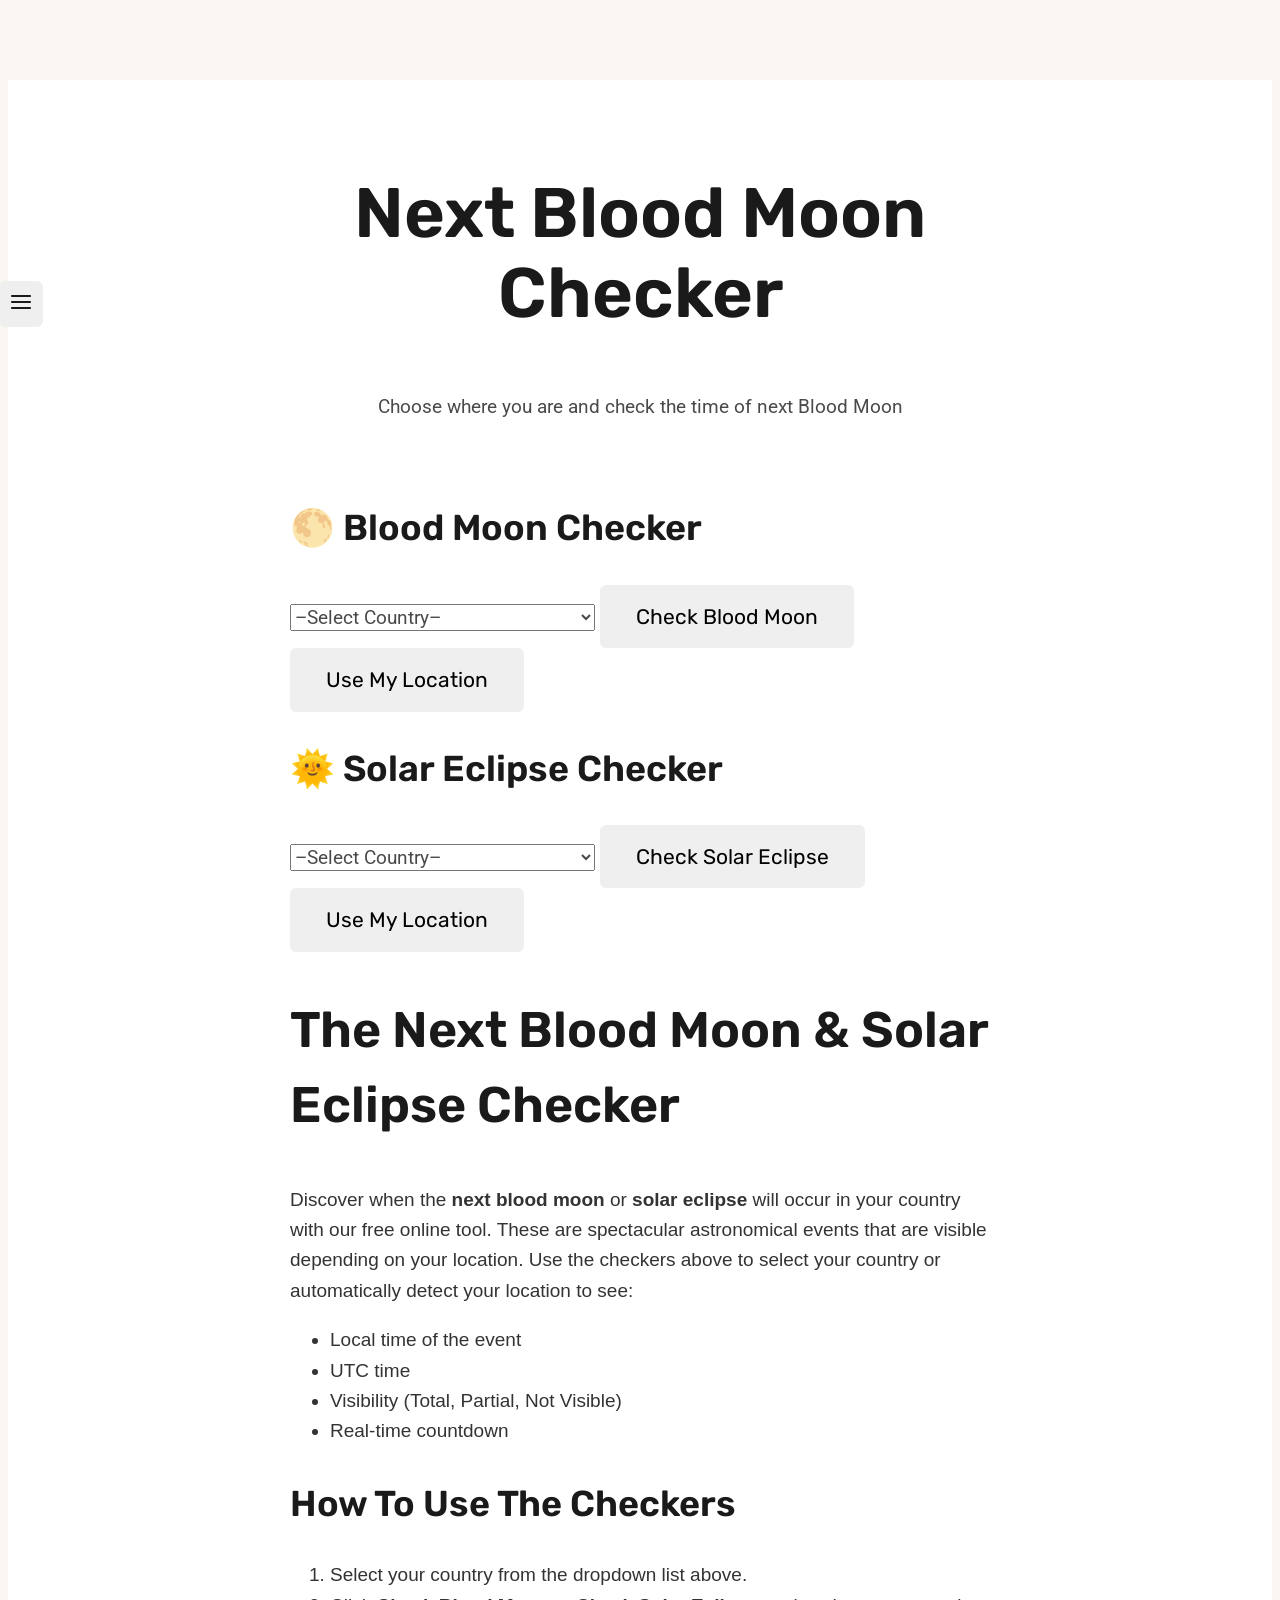
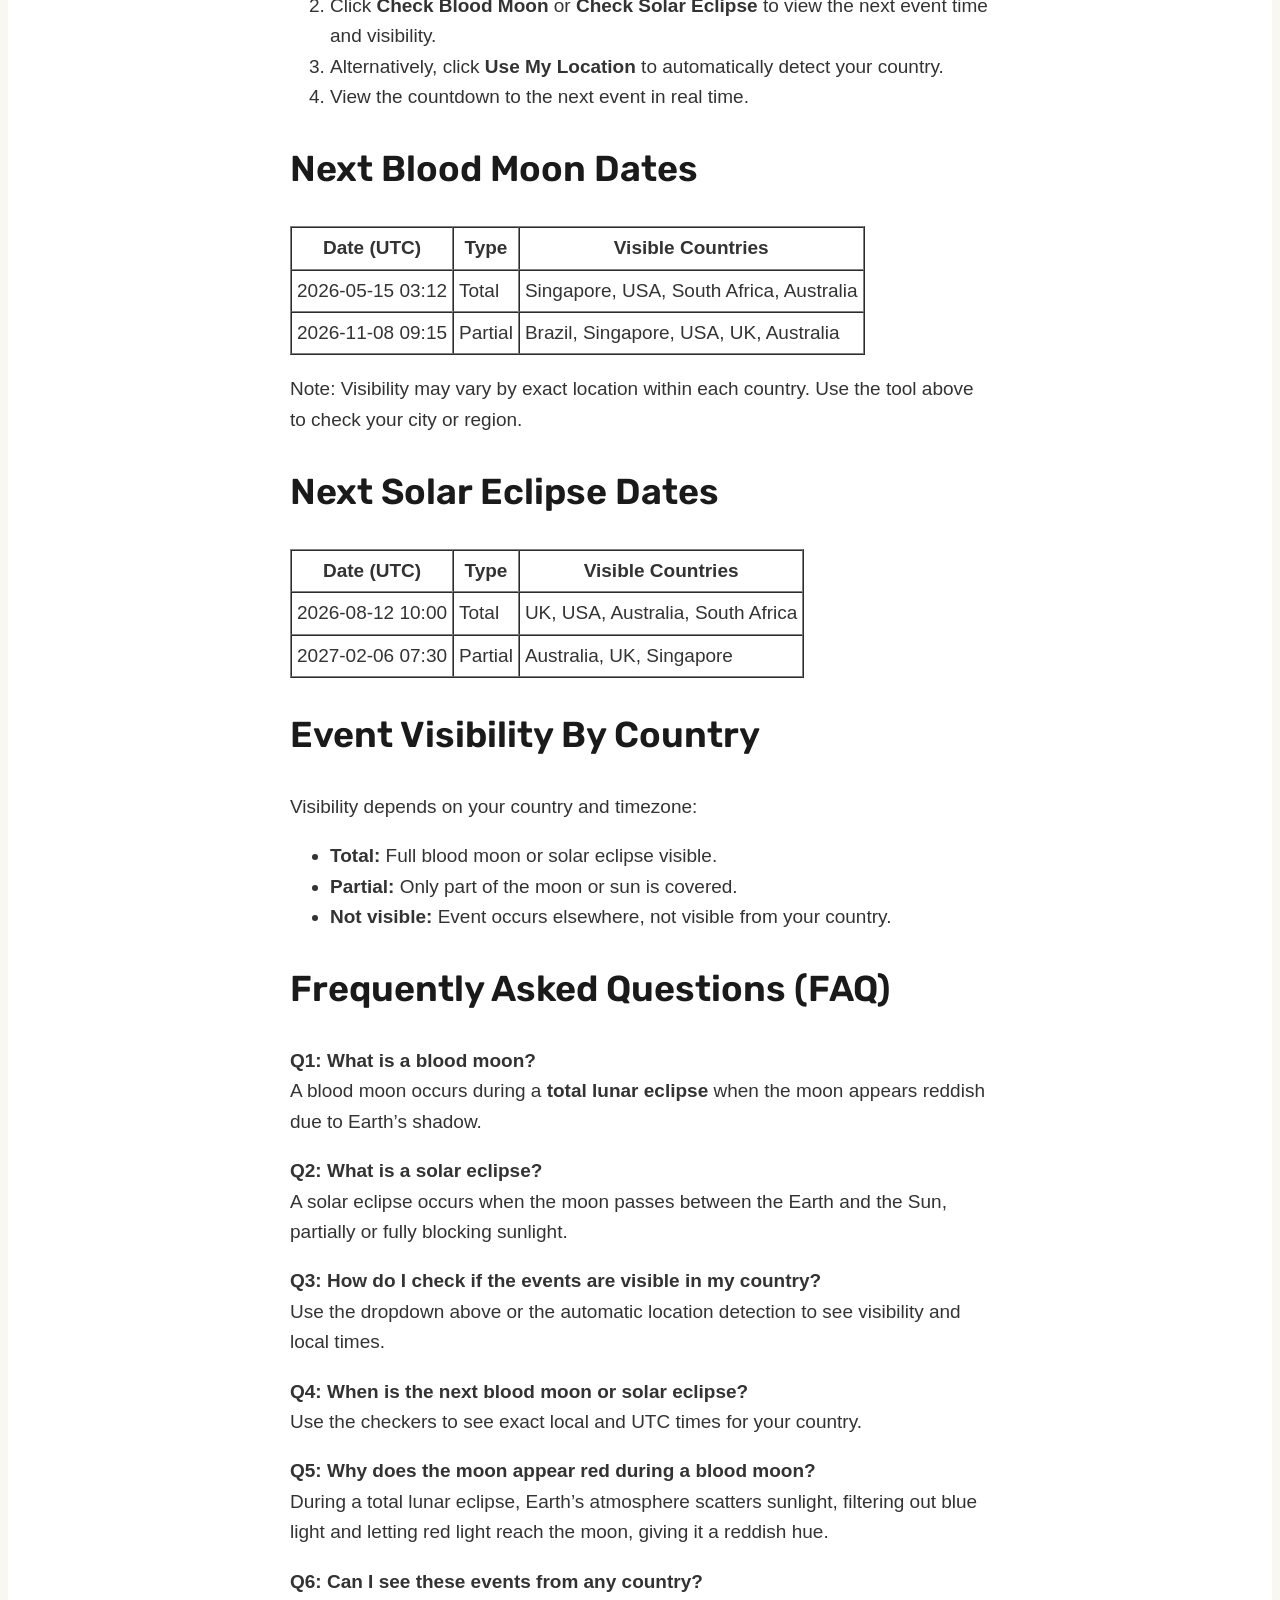
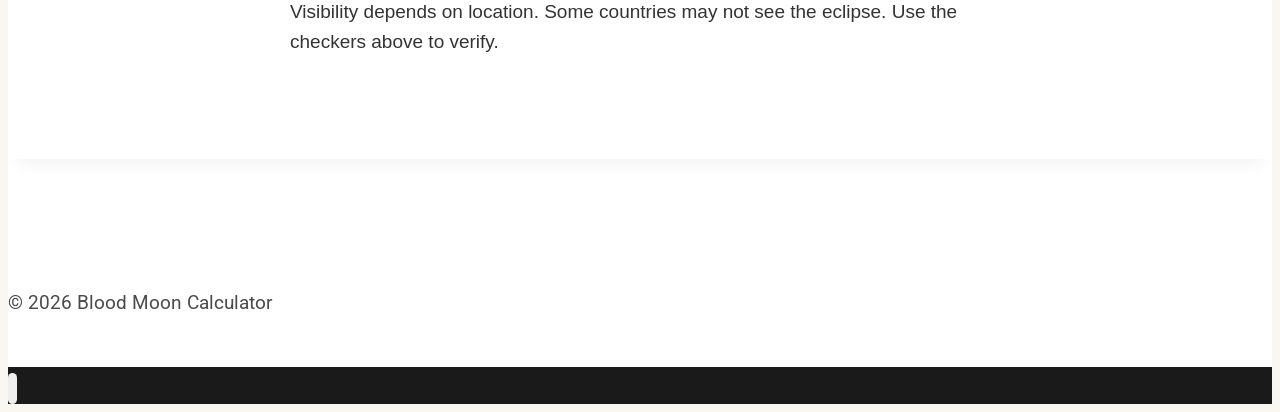
==== commit b118397b: "update0207" ====
--- a/index.html
+++ b/index.html
@@ -1,12 +1,12 @@
 <!DOCTYPE html>
-<html lang="en-US" class="no-js" itemtype="https://schema.org/WebPage" itemscope>
+<html lang="en-US" class="no-js">
 <head><meta charset="UTF-8">
 	
 	<meta name="viewport" content="width=device-width, initial-scale=1, minimum-scale=1">
-	<title>GOOD STUDY</title>
+	<title>Blood Moon Calculator – Blood Moon Calculator</title>
 <meta name="robots" content="max-image-preview:large">
-<link rel="alternate" type="application/rss+xml" title="GOOD STUDY » Feed" href="https://www.titaniumy.com/feed/">
-<link rel="alternate" type="application/rss+xml" title="GOOD STUDY » Comments Feed" href="https://www.titaniumy.com/comments/feed/">
+<link rel="alternate" type="application/rss+xml" title="Blood Moon Calculator » Feed" href="https://www.titaniumy.com/feed/">
+<link rel="alternate" type="application/rss+xml" title="Blood Moon Calculator » Comments Feed" href="https://www.titaniumy.com/comments/feed/">
 			<script>document.documentElement.classList.remove( 'no-js' );</script>
 			<link rel="alternate" title="oEmbed (JSON)" type="application/json+oembed" href="https://www.titaniumy.com/wp-json/oembed/1.0/embed?url=http%3A%2F%2Fhttps%3A%2F%2Fwww.titaniumy.com%2F">
 <link rel="alternate" title="oEmbed (XML)" type="text/xml+oembed" href="https://www.titaniumy.com/wp-json/oembed/1.0/embed?url=http%3A%2F%2Fhttps%3A%2F%2Fwww.titaniumy.com%2F&amp;format=xml">
@@ -50,11 +50,11 @@
 <link rel="stylesheet" id="kadence-global-css" href="https://www.titaniumy.com/wp-content/themes/kadence/assets/css/global.min.css?ver=1.4.3" media="all">
 <style id="kadence-global-inline-css">
 /* Kadence Base CSS */
-:root{--global-palette1:#ff7011;--global-palette2:#ff8e3c;--global-palette3:#1a1a1a;--global-palette4:#494a4b;--global-palette5:#5b5b5c;--global-palette6:#777777;--global-palette7:#ebe3db;--global-palette8:#faf6f2;--global-palette9:#ffffff;--global-palette10:oklch(from var(--global-palette1) calc(l + 0.10 * (1 - l)) calc(c * 1.00) calc(h + 180) / 100%);--global-palette11:#13612e;--global-palette12:#1159af;--global-palette13:#b82105;--global-palette14:#f7630c;--global-palette15:#f5a524;--global-palette9rgb:255, 255, 255;--global-palette-highlight:var(--global-palette1);--global-palette-highlight-alt:var(--global-palette2);--global-palette-highlight-alt2:var(--global-palette9);--global-palette-btn-bg:var(--global-palette1);--global-palette-btn-bg-hover:#ff8e3c;--global-palette-btn:#ffffff;--global-palette-btn-hover:#ffffff;--global-palette-btn-sec-bg:var(--global-palette7);--global-palette-btn-sec-bg-hover:var(--global-palette2);--global-palette-btn-sec:var(--global-palette3);--global-palette-btn-sec-hover:var(--global-palette9);--global-body-font-family:Roboto, sans-serif;--global-heading-font-family:Rubik, sans-serif;--global-primary-nav-font-family:Rubik, sans-serif;--global-fallback-font:sans-serif;--global-display-fallback-font:sans-serif;--global-content-width:1290px;--global-content-wide-width:calc(1290px + 230px);--global-content-narrow-width:842px;--global-content-edge-padding:1.5rem;--global-content-boxed-padding:2rem;--global-calc-content-width:calc(1290px - var(--global-content-edge-padding) - var(--global-content-edge-padding) );--wp--style--global--content-size:var(--global-calc-content-width);}.wp-site-blocks{--global-vw:calc( 100vw - ( 0.5 * var(--scrollbar-offset)));}body{background:var(--global-palette8);}body, input, select, optgroup, textarea{font-style:normal;font-weight:normal;font-size:19px;line-height:1.6;font-family:var(--global-body-font-family);color:var(--global-palette4);}.content-bg, body.content-style-unboxed .site{background:var(--global-palette9);}h1,h2,h3,h4,h5,h6{font-family:var(--global-heading-font-family);}h1{font-style:normal;font-weight:600;font-size:50px;line-height:1.5;text-transform:capitalize;color:var(--global-palette3);}h2{font-style:normal;font-weight:600;font-size:36px;line-height:1.5;text-transform:capitalize;color:var(--global-palette3);}h3{font-style:normal;font-weight:600;font-size:28px;line-height:1.5;text-transform:capitalize;color:var(--global-palette3);}h4{font-style:normal;font-weight:600;font-size:26px;line-height:1.5;text-transform:capitalize;color:var(--global-palette3);}h5{font-style:normal;font-weight:600;font-size:23px;line-height:1.5;text-transform:capitalize;color:var(--global-palette3);}h6{font-style:normal;font-weight:normal;font-size:21px;line-height:1.5;letter-spacing:0px;text-transform:capitalize;color:var(--global-palette6);}@media all and (max-width: 767px){h1{font-size:45px;}}.entry-hero .kadence-breadcrumbs{max-width:1290px;}.site-container, .site-header-row-layout-contained, .site-footer-row-layout-contained, .entry-hero-layout-contained, .comments-area, .alignfull > .wp-block-cover__inner-container, .alignwide > .wp-block-cover__inner-container{max-width:var(--global-content-width);}.content-width-narrow .content-container.site-container, .content-width-narrow .hero-container.site-container{max-width:var(--global-content-narrow-width);}@media all and (min-width: 1520px){.wp-site-blocks .content-container  .alignwide{margin-left:-115px;margin-right:-115px;width:unset;max-width:unset;}}@media all and (min-width: 1102px){.content-width-narrow .wp-site-blocks .content-container .alignwide{margin-left:-130px;margin-right:-130px;width:unset;max-width:unset;}}.content-style-boxed .wp-site-blocks .entry-content .alignwide{margin-left:calc( -1 * var( --global-content-boxed-padding ) );margin-right:calc( -1 * var( --global-content-boxed-padding ) );}.content-area{margin-top:5rem;margin-bottom:5rem;}@media all and (max-width: 1024px){.content-area{margin-top:3rem;margin-bottom:3rem;}}@media all and (max-width: 767px){.content-area{margin-top:2rem;margin-bottom:2rem;}}@media all and (max-width: 1024px){:root{--global-content-boxed-padding:2rem;}}@media all and (max-width: 767px){:root{--global-content-boxed-padding:1.5rem;}}.entry-content-wrap{padding:2rem;}@media all and (max-width: 1024px){.entry-content-wrap{padding:2rem;}}@media all and (max-width: 767px){.entry-content-wrap{padding:1.5rem;}}.entry.single-entry{box-shadow:0px 15px 15px -10px rgba(0,0,0,0.05);}.entry.loop-entry{box-shadow:0px 15px 15px -10px rgba(0,0,0,0.05);}.loop-entry .entry-content-wrap{padding:2rem;}@media all and (max-width: 1024px){.loop-entry .entry-content-wrap{padding:2rem;}}@media all and (max-width: 767px){.loop-entry .entry-content-wrap{padding:1.5rem;}}button, .button, .wp-block-button__link, input[type="button"], input[type="reset"], input[type="submit"], .fl-button, .elementor-button-wrapper .elementor-button, .wc-block-components-checkout-place-order-button, .wc-block-cart__submit{font-style:normal;font-weight:normal;font-size:21px;line-height:1.1;letter-spacing:0px;font-family:Rubik, sans-serif;text-transform:capitalize;border-radius:6px;padding:19px 35px 19px 35px;border:1px solid currentColor;border-color:rgba(0,0,0,0);box-shadow:0px 0px 0px -7px rgba(0,0,0,0);}.wp-block-button.is-style-outline .wp-block-button__link{padding:19px 35px 19px 35px;}button:hover, button:focus, button:active, .button:hover, .button:focus, .button:active, .wp-block-button__link:hover, .wp-block-button__link:focus, .wp-block-button__link:active, input[type="button"]:hover, input[type="button"]:focus, input[type="button"]:active, input[type="reset"]:hover, input[type="reset"]:focus, input[type="reset"]:active, input[type="submit"]:hover, input[type="submit"]:focus, input[type="submit"]:active, .elementor-button-wrapper .elementor-button:hover, .elementor-button-wrapper .elementor-button:focus, .elementor-button-wrapper .elementor-button:active, .wc-block-cart__submit:hover{box-shadow:0px 15px 25px -7px rgba(0,0,0,0);}.kb-button.kb-btn-global-outline.kb-btn-global-inherit{padding-top:calc(19px - 2px);padding-right:calc(35px - 2px);padding-bottom:calc(19px - 2px);padding-left:calc(35px - 2px);}@media all and (max-width: 1024px){button, .button, .wp-block-button__link, input[type="button"], input[type="reset"], input[type="submit"], .fl-button, .elementor-button-wrapper .elementor-button, .wc-block-components-checkout-place-order-button, .wc-block-cart__submit{border-color:rgba(0,0,0,0);}}@media all and (max-width: 767px){button, .button, .wp-block-button__link, input[type="button"], input[type="reset"], input[type="submit"], .fl-button, .elementor-button-wrapper .elementor-button, .wc-block-components-checkout-place-order-button, .wc-block-cart__submit{border-color:rgba(0,0,0,0);}}button.button-style-secondary, .button.button-style-secondary, .wp-block-button__link.button-style-secondary, input[type="button"].button-style-secondary, input[type="reset"].button-style-secondary, input[type="submit"].button-style-secondary, .fl-button.button-style-secondary, .elementor-button-wrapper .elementor-button.button-style-secondary, .wc-block-components-checkout-place-order-button.button-style-secondary, .wc-block-cart__submit.button-style-secondary{font-style:normal;font-weight:normal;font-size:21px;line-height:1.1;letter-spacing:0px;font-family:Rubik, sans-serif;text-transform:capitalize;}@media all and (min-width: 1025px){.transparent-header .entry-hero .entry-hero-container-inner{padding-top:80px;}}@media all and (max-width: 1024px){.mobile-transparent-header .entry-hero .entry-hero-container-inner{padding-top:80px;}}@media all and (max-width: 767px){.mobile-transparent-header .entry-hero .entry-hero-container-inner{padding-top:80px;}}.entry-hero.page-hero-section .entry-header{min-height:200px;}
+:root{--global-palette1:#ff7011;--global-palette2:#ff8e3c;--global-palette3:#1a1a1a;--global-palette4:#494a4b;--global-palette5:#5b5b5c;--global-palette6:#777777;--global-palette7:#ebe3db;--global-palette8:#faf6f2;--global-palette9:#ffffff;--global-palette10:oklch(from var(--global-palette1) calc(l + 0.10 * (1 - l)) calc(c * 1.00) calc(h + 180) / 100%);--global-palette11:#13612e;--global-palette12:#1159af;--global-palette13:#b82105;--global-palette14:#f7630c;--global-palette15:#f5a524;--global-palette9rgb:255, 255, 255;--global-palette-highlight:var(--global-palette1);--global-palette-highlight-alt:var(--global-palette2);--global-palette-highlight-alt2:var(--global-palette9);--global-palette-btn-bg:var(--global-palette1);--global-palette-btn-bg-hover:#ff8e3c;--global-palette-btn:#ffffff;--global-palette-btn-hover:#ffffff;--global-palette-btn-sec-bg:var(--global-palette7);--global-palette-btn-sec-bg-hover:var(--global-palette2);--global-palette-btn-sec:var(--global-palette3);--global-palette-btn-sec-hover:var(--global-palette9);--global-body-font-family:Roboto, sans-serif;--global-heading-font-family:Rubik, sans-serif;--global-primary-nav-font-family:Rubik, sans-serif;--global-fallback-font:sans-serif;--global-display-fallback-font:sans-serif;--global-content-width:1290px;--global-content-wide-width:calc(1290px + 230px);--global-content-narrow-width:842px;--global-content-edge-padding:1.5rem;--global-content-boxed-padding:2rem;--global-calc-content-width:calc(1290px - var(--global-content-edge-padding) - var(--global-content-edge-padding) );--wp--style--global--content-size:var(--global-calc-content-width);}.wp-site-blocks{--global-vw:calc( 100vw - ( 0.5 * var(--scrollbar-offset)));}body{background:var(--global-palette8);}body, input, select, optgroup, textarea{font-style:normal;font-weight:normal;font-size:19px;line-height:1.6;font-family:var(--global-body-font-family);color:var(--global-palette4);}.content-bg, body.content-style-unboxed .site{background:var(--global-palette9);}h1,h2,h3,h4,h5,h6{font-family:var(--global-heading-font-family);}h1{font-style:normal;font-weight:600;font-size:50px;line-height:1.5;text-transform:capitalize;color:var(--global-palette3);}h2{font-style:normal;font-weight:600;font-size:36px;line-height:1.5;text-transform:capitalize;color:var(--global-palette3);}h3{font-style:normal;font-weight:600;font-size:28px;line-height:1.5;text-transform:capitalize;color:var(--global-palette3);}h4{font-style:normal;font-weight:600;font-size:26px;line-height:1.5;text-transform:capitalize;color:var(--global-palette3);}h5{font-style:normal;font-weight:600;font-size:23px;line-height:1.5;text-transform:capitalize;color:var(--global-palette3);}h6{font-style:normal;font-weight:normal;font-size:21px;line-height:1.5;letter-spacing:0px;text-transform:capitalize;color:var(--global-palette6);}@media all and (max-width: 767px){h1{font-size:45px;}}.entry-hero .kadence-breadcrumbs{max-width:1290px;}.site-container, .site-header-row-layout-contained, .site-footer-row-layout-contained, .entry-hero-layout-contained, .comments-area, .alignfull > .wp-block-cover__inner-container, .alignwide > .wp-block-cover__inner-container{max-width:var(--global-content-width);}.content-width-narrow .content-container.site-container, .content-width-narrow .hero-container.site-container{max-width:var(--global-content-narrow-width);}@media all and (min-width: 1520px){.wp-site-blocks .content-container  .alignwide{margin-left:-115px;margin-right:-115px;width:unset;max-width:unset;}}@media all and (min-width: 1102px){.content-width-narrow .wp-site-blocks .content-container .alignwide{margin-left:-130px;margin-right:-130px;width:unset;max-width:unset;}}.content-style-boxed .wp-site-blocks .entry-content .alignwide{margin-left:calc( -1 * var( --global-content-boxed-padding ) );margin-right:calc( -1 * var( --global-content-boxed-padding ) );}.content-area{margin-top:5rem;margin-bottom:5rem;}@media all and (max-width: 1024px){.content-area{margin-top:3rem;margin-bottom:3rem;}}@media all and (max-width: 767px){.content-area{margin-top:2rem;margin-bottom:2rem;}}@media all and (max-width: 1024px){:root{--global-content-boxed-padding:2rem;}}@media all and (max-width: 767px){:root{--global-content-boxed-padding:1.5rem;}}.entry-content-wrap{padding:2rem;}@media all and (max-width: 1024px){.entry-content-wrap{padding:2rem;}}@media all and (max-width: 767px){.entry-content-wrap{padding:1.5rem;}}.entry.single-entry{box-shadow:0px 15px 15px -10px rgba(0,0,0,0.05);}.entry.loop-entry{box-shadow:0px 15px 15px -10px rgba(0,0,0,0.05);}.loop-entry .entry-content-wrap{padding:2rem;}@media all and (max-width: 1024px){.loop-entry .entry-content-wrap{padding:2rem;}}@media all and (max-width: 767px){.loop-entry .entry-content-wrap{padding:1.5rem;}}button, .button, .wp-block-button__link, input[type="button"], input[type="reset"], input[type="submit"], .fl-button, .elementor-button-wrapper .elementor-button, .wc-block-components-checkout-place-order-button, .wc-block-cart__submit{font-style:normal;font-weight:normal;font-size:21px;line-height:1.1;letter-spacing:0px;font-family:Rubik, sans-serif;text-transform:capitalize;border-radius:6px;padding:19px 35px 19px 35px;border:1px solid currentColor;border-color:rgba(0,0,0,0);box-shadow:0px 0px 0px -7px rgba(0,0,0,0);}.wp-block-button.is-style-outline .wp-block-button__link{padding:19px 35px 19px 35px;}button:hover, button:focus, button:active, .button:hover, .button:focus, .button:active, .wp-block-button__link:hover, .wp-block-button__link:focus, .wp-block-button__link:active, input[type="button"]:hover, input[type="button"]:focus, input[type="button"]:active, input[type="reset"]:hover, input[type="reset"]:focus, input[type="reset"]:active, input[type="submit"]:hover, input[type="submit"]:focus, input[type="submit"]:active, .elementor-button-wrapper .elementor-button:hover, .elementor-button-wrapper .elementor-button:focus, .elementor-button-wrapper .elementor-button:active, .wc-block-cart__submit:hover{box-shadow:0px 15px 25px -7px rgba(0,0,0,0);}.kb-button.kb-btn-global-outline.kb-btn-global-inherit{padding-top:calc(19px - 2px);padding-right:calc(35px - 2px);padding-bottom:calc(19px - 2px);padding-left:calc(35px - 2px);}@media all and (max-width: 1024px){button, .button, .wp-block-button__link, input[type="button"], input[type="reset"], input[type="submit"], .fl-button, .elementor-button-wrapper .elementor-button, .wc-block-components-checkout-place-order-button, .wc-block-cart__submit{border-color:rgba(0,0,0,0);}}@media all and (max-width: 767px){button, .button, .wp-block-button__link, input[type="button"], input[type="reset"], input[type="submit"], .fl-button, .elementor-button-wrapper .elementor-button, .wc-block-components-checkout-place-order-button, .wc-block-cart__submit{border-color:rgba(0,0,0,0);}}button.button-style-secondary, .button.button-style-secondary, .wp-block-button__link.button-style-secondary, input[type="button"].button-style-secondary, input[type="reset"].button-style-secondary, input[type="submit"].button-style-secondary, .fl-button.button-style-secondary, .elementor-button-wrapper .elementor-button.button-style-secondary, .wc-block-components-checkout-place-order-button.button-style-secondary, .wc-block-cart__submit.button-style-secondary{font-style:normal;font-weight:normal;font-size:21px;line-height:1.1;letter-spacing:0px;font-family:Rubik, sans-serif;text-transform:capitalize;}@media all and (min-width: 1025px){.transparent-header .entry-hero .entry-hero-container-inner{padding-top:201px;}}@media all and (max-width: 1024px){.mobile-transparent-header .entry-hero .entry-hero-container-inner{padding-top:201px;}}@media all and (max-width: 767px){.mobile-transparent-header .entry-hero .entry-hero-container-inner{padding-top:201px;}}.entry-hero.page-hero-section .entry-header{min-height:200px;}
 /* Kadence Header CSS */
-@media all and (max-width: 1024px){.mobile-transparent-header #masthead{position:absolute;left:0px;right:0px;z-index:100;}.kadence-scrollbar-fixer.mobile-transparent-header #masthead{right:var(--scrollbar-offset,0);}.mobile-transparent-header #masthead, .mobile-transparent-header .site-top-header-wrap .site-header-row-container-inner, .mobile-transparent-header .site-main-header-wrap .site-header-row-container-inner, .mobile-transparent-header .site-bottom-header-wrap .site-header-row-container-inner{background:transparent;}.site-header-row-tablet-layout-fullwidth, .site-header-row-tablet-layout-standard{padding:0px;}}@media all and (min-width: 1025px){.transparent-header #masthead{position:absolute;left:0px;right:0px;z-index:100;}.transparent-header.kadence-scrollbar-fixer #masthead{right:var(--scrollbar-offset,0);}.transparent-header #masthead, .transparent-header .site-top-header-wrap .site-header-row-container-inner, .transparent-header .site-main-header-wrap .site-header-row-container-inner, .transparent-header .site-bottom-header-wrap .site-header-row-container-inner{background:transparent;}}.site-branding a.brand img{max-width:200px;}.site-branding a.brand img.svg-logo-image{width:200px;}.site-branding{padding:0px 0px 0px 0px;}#masthead, #masthead .kadence-sticky-header.item-is-fixed:not(.item-at-start):not(.site-header-row-container):not(.site-main-header-wrap), #masthead .kadence-sticky-header.item-is-fixed:not(.item-at-start) > .site-header-row-container-inner{background:#ffffff;}.site-main-header-inner-wrap{min-height:80px;}.header-navigation[class*="header-navigation-style-underline"] .header-menu-container.primary-menu-container>ul>li>a:after{width:calc( 100% - 1.5em);}.main-navigation .primary-menu-container > ul > li.menu-item > a{padding-left:calc(1.5em / 2);padding-right:calc(1.5em / 2);padding-top:0.6em;padding-bottom:0.6em;color:var(--global-palette3);}.main-navigation .primary-menu-container > ul > li.menu-item .dropdown-nav-special-toggle{right:calc(1.5em / 2);}.main-navigation .primary-menu-container > ul li.menu-item > a{font-style:normal;font-weight:normal;font-size:21px;letter-spacing:0px;font-family:var(--global-primary-nav-font-family);text-transform:capitalize;}.main-navigation .primary-menu-container > ul > li.menu-item > a:hover{color:var(--global-palette-highlight);}.main-navigation .primary-menu-container > ul > li.menu-item.current-menu-item > a{color:var(--global-palette1);}.header-navigation .header-menu-container ul ul.sub-menu, .header-navigation .header-menu-container ul ul.submenu{background:var(--global-palette9);box-shadow:5px 5px 40px 0px rgba(0,0,0,0.05);}.header-navigation .header-menu-container ul ul li.menu-item, .header-menu-container ul.menu > li.kadence-menu-mega-enabled > ul > li.menu-item > a{border-bottom:1px solid #eeeeee;border-radius:0px 0px 0px 0px;}.header-navigation .header-menu-container ul ul li.menu-item > a{width:200px;padding-top:1em;padding-bottom:1em;color:var(--global-palette3);font-style:normal;font-size:17px;line-height:1.2;}.header-navigation .header-menu-container ul ul li.menu-item > a:hover{color:var(--global-palette9);background:var(--global-palette1);border-radius:0px 0px 0px 0px;}.header-navigation .header-menu-container ul ul li.menu-item.current-menu-item > a{color:var(--global-palette9);background:var(--global-palette1);border-radius:0px 0px 0px 0px;}.mobile-toggle-open-container .menu-toggle-open, .mobile-toggle-open-container .menu-toggle-open:focus{color:var(--global-palette3);padding:0.4em 0.6em 0.4em 0.6em;font-size:14px;}.mobile-toggle-open-container .menu-toggle-open.menu-toggle-style-bordered{border:1px solid currentColor;}.mobile-toggle-open-container .menu-toggle-open .menu-toggle-icon{font-size:30px;}.mobile-toggle-open-container .menu-toggle-open:hover, .mobile-toggle-open-container .menu-toggle-open:focus-visible{color:var(--global-palette-highlight);}.mobile-navigation ul li{font-style:normal;font-weight:500;font-size:20px;line-height:1.2;font-family:Inter, sans-serif;}.mobile-navigation ul li a{padding-top:1em;padding-bottom:1em;}.mobile-navigation ul li > a, .mobile-navigation ul li.menu-item-has-children > .drawer-nav-drop-wrap{color:var(--global-palette8);}.mobile-navigation ul li.current-menu-item > a, .mobile-navigation ul li.current-menu-item.menu-item-has-children > .drawer-nav-drop-wrap{color:var(--global-palette-highlight);}.mobile-navigation ul li.menu-item-has-children .drawer-nav-drop-wrap, .mobile-navigation ul li:not(.menu-item-has-children) a{border-bottom:1px solid rgba(255,255,255,0.1);}.mobile-navigation:not(.drawer-navigation-parent-toggle-true) ul li.menu-item-has-children .drawer-nav-drop-wrap button{border-left:1px solid rgba(255,255,255,0.1);}#mobile-drawer .drawer-inner, #mobile-drawer.popup-drawer-layout-fullwidth.popup-drawer-animation-slice .pop-portion-bg, #mobile-drawer.popup-drawer-layout-fullwidth.popup-drawer-animation-slice.pop-animated.show-drawer .drawer-inner{background:var(--global-palette3);}#mobile-drawer .drawer-header .drawer-toggle{padding:0.6em 0.15em 0.6em 0.15em;font-size:24px;}#main-header .header-button{font-style:normal;margin:0px 0px 0px 20px;border-radius:1px 1px 1px 1px;color:var(--global-palette3);background:rgba(0,0,0,0);border:2px none currentColor;box-shadow:0px 0px 0px -7px rgba(0,0,0,0);}#main-header .header-button.button-size-custom{padding:0px 0px 0px 0px;}#main-header .header-button:hover{color:var(--global-palette1);box-shadow:0px 15px 25px -7px rgba(0,0,0,0);}
+@media all and (max-width: 1024px){.mobile-transparent-header #masthead{position:absolute;left:0px;right:0px;z-index:100;}.kadence-scrollbar-fixer.mobile-transparent-header #masthead{right:var(--scrollbar-offset,0);}.mobile-transparent-header #masthead, .mobile-transparent-header .site-top-header-wrap .site-header-row-container-inner, .mobile-transparent-header .site-main-header-wrap .site-header-row-container-inner, .mobile-transparent-header .site-bottom-header-wrap .site-header-row-container-inner{background:transparent;}.site-header-row-tablet-layout-fullwidth, .site-header-row-tablet-layout-standard{padding:0px;}}@media all and (min-width: 1025px){.transparent-header #masthead{position:absolute;left:0px;right:0px;z-index:100;}.transparent-header.kadence-scrollbar-fixer #masthead{right:var(--scrollbar-offset,0);}.transparent-header #masthead, .transparent-header .site-top-header-wrap .site-header-row-container-inner, .transparent-header .site-main-header-wrap .site-header-row-container-inner, .transparent-header .site-bottom-header-wrap .site-header-row-container-inner{background:transparent;}}.site-branding{padding:0px 0px 0px 0px;}#masthead, #masthead .kadence-sticky-header.item-is-fixed:not(.item-at-start):not(.site-header-row-container):not(.site-main-header-wrap), #masthead .kadence-sticky-header.item-is-fixed:not(.item-at-start) > .site-header-row-container-inner{background:#ffffff;}.site-main-header-wrap .site-header-row-container-inner{border-top:0px solid transparent;border-bottom:0px solid transparent;}.site-main-header-inner-wrap{min-height:201px;}.header-navigation[class*="header-navigation-style-underline"] .header-menu-container.primary-menu-container>ul>li>a:after{width:calc( 100% - 1.5em);}.main-navigation .primary-menu-container > ul > li.menu-item > a{padding-left:calc(1.5em / 2);padding-right:calc(1.5em / 2);padding-top:0.6em;padding-bottom:0.6em;color:var(--global-palette3);}.main-navigation .primary-menu-container > ul > li.menu-item .dropdown-nav-special-toggle{right:calc(1.5em / 2);}.main-navigation .primary-menu-container > ul li.menu-item > a{font-style:normal;font-weight:normal;font-size:21px;letter-spacing:0px;font-family:var(--global-primary-nav-font-family);text-transform:capitalize;}.main-navigation .primary-menu-container > ul > li.menu-item > a:hover{color:var(--global-palette-highlight);}.main-navigation .primary-menu-container > ul > li.menu-item.current-menu-item > a{color:var(--global-palette1);}.header-navigation .header-menu-container ul ul.sub-menu, .header-navigation .header-menu-container ul ul.submenu{background:var(--global-palette9);box-shadow:5px 5px 40px 0px rgba(0,0,0,0.05);}.header-navigation .header-menu-container ul ul li.menu-item, .header-menu-container ul.menu > li.kadence-menu-mega-enabled > ul > li.menu-item > a{border-bottom:1px solid #eeeeee;border-radius:0px 0px 0px 0px;}.header-navigation .header-menu-container ul ul li.menu-item > a{width:200px;padding-top:1em;padding-bottom:1em;color:var(--global-palette3);font-style:normal;font-size:17px;line-height:1.2;}.header-navigation .header-menu-container ul ul li.menu-item > a:hover{color:var(--global-palette9);background:var(--global-palette1);border-radius:0px 0px 0px 0px;}.header-navigation .header-menu-container ul ul li.menu-item.current-menu-item > a{color:var(--global-palette9);background:var(--global-palette1);border-radius:0px 0px 0px 0px;}.mobile-toggle-open-container .menu-toggle-open, .mobile-toggle-open-container .menu-toggle-open:focus{color:var(--global-palette3);padding:0.4em 0.6em 0.4em 0.6em;font-size:14px;}.mobile-toggle-open-container .menu-toggle-open.menu-toggle-style-bordered{border:1px solid currentColor;}.mobile-toggle-open-container .menu-toggle-open .menu-toggle-icon{font-size:30px;}.mobile-toggle-open-container .menu-toggle-open:hover, .mobile-toggle-open-container .menu-toggle-open:focus-visible{color:var(--global-palette-highlight);}.mobile-navigation ul li{font-style:normal;font-weight:500;font-size:20px;line-height:1.2;font-family:Inter, sans-serif;}.mobile-navigation ul li a{padding-top:1em;padding-bottom:1em;}.mobile-navigation ul li > a, .mobile-navigation ul li.menu-item-has-children > .drawer-nav-drop-wrap{color:var(--global-palette8);}.mobile-navigation ul li.current-menu-item > a, .mobile-navigation ul li.current-menu-item.menu-item-has-children > .drawer-nav-drop-wrap{color:var(--global-palette-highlight);}.mobile-navigation ul li.menu-item-has-children .drawer-nav-drop-wrap, .mobile-navigation ul li:not(.menu-item-has-children) a{border-bottom:1px solid rgba(255,255,255,0.1);}.mobile-navigation:not(.drawer-navigation-parent-toggle-true) ul li.menu-item-has-children .drawer-nav-drop-wrap button{border-left:1px solid rgba(255,255,255,0.1);}#mobile-drawer .drawer-inner, #mobile-drawer.popup-drawer-layout-fullwidth.popup-drawer-animation-slice .pop-portion-bg, #mobile-drawer.popup-drawer-layout-fullwidth.popup-drawer-animation-slice.pop-animated.show-drawer .drawer-inner{background:var(--global-palette3);}#mobile-drawer .drawer-header .drawer-toggle{padding:0.6em 0.15em 0.6em 0.15em;font-size:24px;}#main-header .header-button{font-style:normal;margin:0px 0px 0px 20px;border-radius:1px 1px 1px 1px;color:var(--global-palette3);background:rgba(0,0,0,0);border:2px none currentColor;box-shadow:0px 0px 0px -7px rgba(0,0,0,0);}#main-header .header-button.button-size-custom{padding:0px 0px 0px 0px;}#main-header .header-button:hover{color:var(--global-palette1);box-shadow:0px 15px 25px -7px rgba(0,0,0,0);}
 /* Kadence Footer CSS */
-.site-middle-footer-wrap .site-footer-row-container-inner{background:var(--global-palette7);}.site-middle-footer-inner-wrap{padding-top:60px;padding-bottom:40px;grid-column-gap:100px;grid-row-gap:100px;}.site-middle-footer-inner-wrap .widget{margin-bottom:30px;}.site-middle-footer-inner-wrap .site-footer-section:not(:last-child):after{right:calc(-100px / 2);}@media all and (max-width: 1024px){.site-middle-footer-inner-wrap{padding-top:60px;padding-bottom:60px;grid-column-gap:50px;grid-row-gap:50px;}.site-middle-footer-inner-wrap .site-footer-section:not(:last-child):after{right:calc(-50px / 2);}}@media all and (max-width: 767px){.site-middle-footer-inner-wrap{padding-top:50px;padding-bottom:50px;grid-column-gap:30px;grid-row-gap:30px;}.site-middle-footer-inner-wrap .site-footer-section:not(:last-child):after{right:calc(-30px / 2);}}.site-bottom-footer-wrap .site-footer-row-container-inner{background:var(--global-palette3);font-style:normal;color:var(--global-palette9);}.site-bottom-footer-inner-wrap{padding-top:10px;padding-bottom:10px;grid-column-gap:30px;}.site-bottom-footer-inner-wrap .widget{margin-bottom:30px;}.site-bottom-footer-inner-wrap .widget-area .widget-title{font-style:normal;color:var(--global-palette9);}.site-bottom-footer-inner-wrap .site-footer-section:not(:last-child):after{right:calc(-30px / 2);}.footer-social-wrap .footer-social-inner-wrap{font-size:1em;gap:0.4em;}.site-footer .site-footer-wrap .site-footer-section .footer-social-wrap .footer-social-inner-wrap .social-button{color:var(--global-palette1);background:rgba(0,0,0,0);border:2px none transparent;border-radius:3px;}.site-footer .site-footer-wrap .site-footer-section .footer-social-wrap .footer-social-inner-wrap .social-button:hover{color:var(--global-palette2);}
+.site-top-footer-inner-wrap{padding-top:30px;padding-bottom:30px;grid-column-gap:30px;grid-row-gap:30px;}.site-top-footer-inner-wrap .widget{margin-bottom:30px;}.site-top-footer-inner-wrap .site-footer-section:not(:last-child):after{right:calc(-30px / 2);}
 /*# sourceURL=kadence-global-inline-css */
 </style>
 <link rel="stylesheet" id="kadence-header-css" href="https://www.titaniumy.com/wp-content/themes/kadence/assets/css/header.min.css?ver=1.4.3" media="all">
@@ -75,43 +75,112 @@
 	.single-content .kadence-advanced-heading-wrapper+* { margin-top:0;}.kb-screen-reader-text{position:absolute;width:1px;height:1px;padding:0;margin:-1px;overflow:hidden;clip:rect(0,0,0,0);}
 /*# sourceURL=kadence-blocks-advancedheading-inline-css */
 </style>
-<link rel="stylesheet" id="kadence-blocks-advancedbtn-css" href="https://www.titaniumy.com/wp-content/plugins/kadence-blocks/dist/style-blocks-advancedbtn.css?ver=3.6.1" media="all">
-<link rel="stylesheet" id="kadence-blocks-advancedgallery-css" href="https://www.titaniumy.com/wp-content/plugins/kadence-blocks/dist/style-blocks-advancedgallery.css?ver=3.6.1" media="all">
-<link rel="stylesheet" id="kadence-blocks-infobox-css" href="https://www.titaniumy.com/wp-content/plugins/kadence-blocks/dist/style-blocks-infobox.css?ver=3.6.1" media="all">
-<link rel="stylesheet" id="kadence-blocks-iconlist-css" href="https://www.titaniumy.com/wp-content/plugins/kadence-blocks/dist/style-blocks-iconlist.css?ver=3.6.1" media="all">
-<link rel="stylesheet" id="kadence-blocks-spacer-css" href="https://www.titaniumy.com/wp-content/plugins/kadence-blocks/dist/style-blocks-spacer.css?ver=3.6.1" media="all">
-<link rel="stylesheet" id="kadence-blocks-testimonials-css" href="https://www.titaniumy.com/wp-content/plugins/kadence-blocks/dist/style-blocks-testimonials.css?ver=3.6.1" media="all">
-<link rel="stylesheet" id="kadence-blocks-form-css" href="https://www.titaniumy.com/wp-content/plugins/kadence-blocks/dist/style-blocks-form.css?ver=3.6.1" media="all">
 <style id="kadence-blocks-global-variables-inline-css">
 :root {--global-kb-font-size-sm:clamp(0.8rem, 0.73rem + 0.217vw, 0.9rem);--global-kb-font-size-md:clamp(1.1rem, 0.995rem + 0.326vw, 1.25rem);--global-kb-font-size-lg:clamp(1.75rem, 1.576rem + 0.543vw, 2rem);--global-kb-font-size-xl:clamp(2.25rem, 1.728rem + 1.63vw, 3rem);--global-kb-font-size-xxl:clamp(2.5rem, 1.456rem + 3.26vw, 4rem);--global-kb-font-size-xxxl:clamp(2.75rem, 0.489rem + 7.065vw, 6rem);}
 /*# sourceURL=kadence-blocks-global-variables-inline-css */
 </style>
 <style id="kadence_blocks_css-inline-css">
-.kb-row-layout-wrap.wp-block-kadence-rowlayout.kb-row-layout-id516_c19fc2-64{margin-top:-50px;margin-bottom:0px;}.kb-row-layout-id516_c19fc2-64 > .kt-row-column-wrap{max-width:var( --global-content-width, 1290px );padding-left:var(--global-content-edge-padding);padding-right:var(--global-content-edge-padding);padding-top:150px;padding-right:20px;padding-bottom:190px;padding-left:20px;grid-template-columns:minmax(0, 1fr);}.kb-row-layout-id516_c19fc2-64 > .kt-row-layout-overlay{opacity:0.20;background-image:url('https://www.titaniumy.com/wp-content/uploads/2022/06/pexels-steve-johnson-1843717.jpg');background-size:cover;background-position:49% 2%;background-attachment:scroll;background-repeat:no-repeat;}@media all and (max-width: 767px){.kb-row-layout-id516_c19fc2-64 > .kt-row-column-wrap{padding-top:120px;padding-right:30px;padding-bottom:40px;padding-left:30px;grid-template-columns:minmax(0, 1fr);}}.kadence-column516_6ead79-e8 > .kt-inside-inner-col{column-gap:var(--global-kb-gap-sm, 1rem);}.kadence-column516_6ead79-e8 > .kt-inside-inner-col{flex-direction:column;}.kadence-column516_6ead79-e8 > .kt-inside-inner-col > .aligncenter{width:100%;}@media all and (max-width: 1024px){.kadence-column516_6ead79-e8 > .kt-inside-inner-col{flex-direction:column;justify-content:center;}}@media all and (max-width: 767px){.kadence-column516_6ead79-e8 > .kt-inside-inner-col{flex-direction:column;justify-content:center;}}.kb-row-layout-id516_d291f3-d2 > .kt-row-column-wrap{max-width:600px;margin-left:auto;margin-right:auto;padding-top:40px;padding-bottom:0px;grid-template-columns:minmax(0, 1fr);}@media all and (max-width: 767px){.kb-row-layout-id516_d291f3-d2 > .kt-row-column-wrap{padding-top:0px;padding-right:0px;padding-bottom:0px;padding-left:0px;grid-template-columns:minmax(0, 1fr);}}.kadence-column516_bcd568-21 > .kt-inside-inner-col{column-gap:var(--global-kb-gap-sm, 1rem);}.kadence-column516_bcd568-21 > .kt-inside-inner-col{flex-direction:column;}.kadence-column516_bcd568-21 > .kt-inside-inner-col > .aligncenter{width:100%;}@media all and (max-width: 1024px){.kadence-column516_bcd568-21 > .kt-inside-inner-col{flex-direction:column;justify-content:center;}}@media all and (max-width: 767px){.kadence-column516_bcd568-21 > .kt-inside-inner-col{flex-direction:column;justify-content:center;}}.wp-block-kadence-advancedheading.kt-adv-heading516_be7992-2b, .wp-block-kadence-advancedheading.kt-adv-heading516_be7992-2b[data-kb-block="kb-adv-heading516_be7992-2b"]{text-align:center;font-size:70px;line-height:80px;}.wp-block-kadence-advancedheading.kt-adv-heading516_be7992-2b mark.kt-highlight, .wp-block-kadence-advancedheading.kt-adv-heading516_be7992-2b[data-kb-block="kb-adv-heading516_be7992-2b"] mark.kt-highlight{-webkit-box-decoration-break:clone;box-decoration-break:clone;}.wp-block-kadence-advancedheading.kt-adv-heading516_be7992-2b img.kb-inline-image, .wp-block-kadence-advancedheading.kt-adv-heading516_be7992-2b[data-kb-block="kb-adv-heading516_be7992-2b"] img.kb-inline-image{width:150px;display:inline-block;}@media all and (max-width: 767px){.wp-block-kadence-advancedheading.kt-adv-heading516_be7992-2b, .wp-block-kadence-advancedheading.kt-adv-heading516_be7992-2b[data-kb-block="kb-adv-heading516_be7992-2b"]{font-size:40px;line-height:48px;}}.wp-block-kadence-advancedheading.kt-adv-heading516_bfa8fe-c6, .wp-block-kadence-advancedheading.kt-adv-heading516_bfa8fe-c6[data-kb-block="kb-adv-heading516_bfa8fe-c6"]{text-align:center;}.wp-block-kadence-advancedheading.kt-adv-heading516_bfa8fe-c6 mark.kt-highlight, .wp-block-kadence-advancedheading.kt-adv-heading516_bfa8fe-c6[data-kb-block="kb-adv-heading516_bfa8fe-c6"] mark.kt-highlight{-webkit-box-decoration-break:clone;box-decoration-break:clone;}.wp-block-kadence-advancedheading.kt-adv-heading516_bfa8fe-c6 img.kb-inline-image, .wp-block-kadence-advancedheading.kt-adv-heading516_bfa8fe-c6[data-kb-block="kb-adv-heading516_bfa8fe-c6"] img.kb-inline-image{width:150px;display:inline-block;}.kb-row-layout-id516_cd4a96-4e > .kt-row-column-wrap{column-gap:40px;row-gap:20px;padding-top:0px;padding-bottom:0px;grid-template-columns:repeat(2, minmax(0, 1fr));}@media all and (max-width: 1024px){.kb-row-layout-id516_cd4a96-4e > .kt-row-column-wrap{grid-template-columns:repeat(2, minmax(0, 1fr));}}@media all and (max-width: 767px){.kb-row-layout-id516_cd4a96-4e > .kt-row-column-wrap{grid-template-columns:minmax(0, 1fr);}}.kadence-column516_d8e2e3-df > .kt-inside-inner-col{column-gap:var(--global-kb-gap-sm, 1rem);}.kadence-column516_d8e2e3-df > .kt-inside-inner-col{flex-direction:column;}.kadence-column516_d8e2e3-df > .kt-inside-inner-col > .aligncenter{width:100%;}@media all and (max-width: 1024px){.kadence-column516_d8e2e3-df > .kt-inside-inner-col{flex-direction:column;justify-content:center;}}@media all and (max-width: 767px){.kadence-column516_d8e2e3-df > .kt-inside-inner-col{flex-direction:column;justify-content:center;}}.wp-block-kadence-advancedbtn.kb-btns516_c89c98-ad{gap:var(--global-kb-gap-xs, 0.5rem );justify-content:flex-end;}@media all and (max-width: 767px){.wp-block-kadence-advancedbtn.kb-btns516_c89c98-ad{justify-content:center;}}ul.menu .wp-block-kadence-advancedbtn .kb-btn516_8d09f0-ab.kb-button{width:initial;}.kadence-column516_e03ac0-ff > .kt-inside-inner-col{column-gap:var(--global-kb-gap-sm, 1rem);}.kadence-column516_e03ac0-ff > .kt-inside-inner-col{flex-direction:column;}.kadence-column516_e03ac0-ff > .kt-inside-inner-col > .aligncenter{width:100%;}@media all and (max-width: 1024px){.kadence-column516_e03ac0-ff > .kt-inside-inner-col{flex-direction:column;justify-content:center;}}@media all and (max-width: 767px){.kadence-column516_e03ac0-ff > .kt-inside-inner-col{flex-direction:column;justify-content:center;}}.wp-block-kadence-advancedbtn.kb-btns516_7c7395-7c{gap:var(--global-kb-gap-xs, 0.5rem );justify-content:flex-start;}@media all and (max-width: 767px){.wp-block-kadence-advancedbtn.kb-btns516_7c7395-7c{justify-content:center;}}ul.menu .wp-block-kadence-advancedbtn .kb-btn516_e4e40f-04.kb-button{width:initial;}.wp-block-kadence-advancedbtn .kb-btn516_e4e40f-04.kb-button{color:var(--global-palette1, #3182CE);background:rgba(0, 0, 0, 0);border-top-color:var(--global-palette1, #3182CE);border-top-style:solid;border-right-color:var(--global-palette1, #3182CE);border-right-style:solid;border-bottom-color:var(--global-palette1, #3182CE);border-bottom-style:solid;border-left-color:var(--global-palette1, #3182CE);border-left-style:solid;padding-top:18px;padding-right:48px;padding-bottom:18px;padding-left:48px;}.wp-block-kadence-advancedbtn .kb-btn516_e4e40f-04.kb-button:hover, .wp-block-kadence-advancedbtn .kb-btn516_e4e40f-04.kb-button:focus{color:#ffffff;background:var(--global-palette1, #3182CE);}@media all and (max-width: 1024px){.wp-block-kadence-advancedbtn .kb-btn516_e4e40f-04.kb-button{border-top-color:var(--global-palette1, #3182CE);border-top-style:solid;border-right-color:var(--global-palette1, #3182CE);border-right-style:solid;border-bottom-color:var(--global-palette1, #3182CE);border-bottom-style:solid;border-left-color:var(--global-palette1, #3182CE);border-left-style:solid;}}@media all and (max-width: 767px){.wp-block-kadence-advancedbtn .kb-btn516_e4e40f-04.kb-button{border-top-color:var(--global-palette1, #3182CE);border-top-style:solid;border-right-color:var(--global-palette1, #3182CE);border-right-style:solid;border-bottom-color:var(--global-palette1, #3182CE);border-bottom-style:solid;border-left-color:var(--global-palette1, #3182CE);border-left-style:solid;}}.kb-row-layout-id516_535370-f4 > .kt-row-column-wrap{max-width:var( --global-content-width, 1290px );padding-left:var(--global-content-edge-padding);padding-right:var(--global-content-edge-padding);padding-top:0px;padding-right:20px;padding-bottom:80px;padding-left:20px;grid-template-columns:minmax(0, 1fr);}@media all and (max-width: 1024px){.kb-row-layout-id516_535370-f4 > .kt-row-column-wrap{padding-right:40px;padding-bottom:60px;padding-left:40px;}}@media all and (max-width: 767px){.kb-row-layout-wrap.wp-block-kadence-rowlayout.kb-row-layout-id516_535370-f4{margin-top:0px;}.kb-row-layout-id516_535370-f4 > .kt-row-column-wrap{padding-top:40px;padding-right:20px;padding-bottom:40px;padding-left:20px;grid-template-columns:minmax(0, 1fr);}}.kadence-column516_009fb4-e3 > .kt-inside-inner-col{column-gap:var(--global-kb-gap-sm, 1rem);}.kadence-column516_009fb4-e3 > .kt-inside-inner-col{flex-direction:column;}.kadence-column516_009fb4-e3 > .kt-inside-inner-col > .aligncenter{width:100%;}@media all and (max-width: 1024px){.kadence-column516_009fb4-e3 > .kt-inside-inner-col{flex-direction:column;justify-content:center;}}@media all and (max-width: 767px){.kadence-column516_009fb4-e3 > .kt-inside-inner-col{padding-top:0px;padding-right:0px;padding-bottom:0px;padding-left:0px;flex-direction:column;justify-content:center;}.kadence-column516_009fb4-e3, .kt-inside-inner-col > .kadence-column516_009fb4-e3:not(.specificity){margin-top:0px;margin-right:0px;margin-bottom:0px;margin-left:0px;}}.wp-block-kadence-advancedgallery.kb-gallery-wrap-id-516_e05ac2-e8{margin-top:-120px;margin-right:0px;margin-bottom:0px;margin-left:0px;}.wp-block-kadence-advancedgallery .kb-gallery-type-grid.kb-gallery-id-516_e05ac2-e8{margin:-20px;}.kb-gallery-type-grid.kb-gallery-id-516_e05ac2-e8 .kadence-blocks-gallery-item{padding:20px;}.kb-gallery-id-516_e05ac2-e8 .kadence-blocks-gallery-item .kb-gal-image-radius, .kb-gallery-id-516_e05ac2-e8 .kb-slide-item .kb-gal-image-radius img{border-radius:7px 7px 7px 7px;;}@media all and (max-width: 767px){.wp-block-kadence-advancedgallery.kb-gallery-wrap-id-516_e05ac2-e8{margin-top:0px;margin-right:0px;margin-bottom:0px;margin-left:0px;}}.kb-row-layout-id516_26cfab-bd > .kt-row-column-wrap{max-width:var( --global-content-width, 1290px );padding-left:var(--global-content-edge-padding);padding-right:var(--global-content-edge-padding);padding-top:40px;padding-right:20px;padding-bottom:40px;padding-left:20px;}.kb-row-layout-id516_26cfab-bd > .kt-row-column-wrap > div:not(.added-for-specificity){grid-column:initial;}.kb-row-layout-id516_26cfab-bd > .kt-row-column-wrap{grid-template-columns:repeat(4, minmax(0, 1fr));}@media all and (max-width: 1024px){.kb-row-layout-id516_26cfab-bd > .kt-row-column-wrap{padding-top:60px;padding-right:20px;padding-bottom:60px;padding-left:80px;grid-template-columns:repeat(2, minmax(0, 1fr));}}@media all and (max-width: 1024px){.kb-row-layout-id516_26cfab-bd > .kt-row-column-wrap > div:not(.added-for-specificity){grid-column:initial;}}@media all and (max-width: 767px){.kb-row-layout-id516_26cfab-bd > .kt-row-column-wrap{padding-right:0px;padding-left:60px;grid-template-columns:minmax(0, 1fr);}.kb-row-layout-id516_26cfab-bd > .kt-row-column-wrap > div:not(.added-for-specificity){grid-column:initial;}}.kadence-column516_b4a794-55 > .kt-inside-inner-col{column-gap:var(--global-kb-gap-sm, 1rem);}.kadence-column516_b4a794-55 > .kt-inside-inner-col{flex-direction:column;}.kadence-column516_b4a794-55 > .kt-inside-inner-col > .aligncenter{width:100%;}@media all and (max-width: 1024px){.kadence-column516_b4a794-55 > .kt-inside-inner-col{flex-direction:column;justify-content:center;}}@media all and (max-width: 767px){.kadence-column516_b4a794-55 > .kt-inside-inner-col{flex-direction:column;justify-content:center;}}.wp-block-kadence-column.kb-section-dir-horizontal > .kt-inside-inner-col > .kt-info-box516_ad6cc8-10 .kt-blocks-info-box-link-wrap{max-width:unset;}.kt-info-box516_ad6cc8-10 .kt-blocks-info-box-link-wrap{border-top-left-radius:0px;border-top-right-radius:0px;border-bottom-right-radius:0px;border-bottom-left-radius:0px;background:rgba(255, 255, 255, 0);padding-top:0px;padding-right:0px;padding-bottom:0px;padding-left:0px;}.kt-info-box516_ad6cc8-10 .kt-blocks-info-box-link-wrap:hover{background:rgba(255, 255, 255, 0);}.kt-info-box516_ad6cc8-10 .kadence-info-box-icon-container .kt-info-svg-icon, .kt-info-box516_ad6cc8-10 .kt-info-svg-icon-flip, .kt-info-box516_ad6cc8-10 .kt-blocks-info-box-number{font-size:22px;}.kt-info-box516_ad6cc8-10 .kt-blocks-info-box-media{color:var(--global-palette1, #3182CE);background:var(--global-palette9, #ffffff);border-color:var(--global-palette9, #ffffff);border-radius:5px;overflow:hidden;border-top-width:0px;border-right-width:0px;border-bottom-width:0px;border-left-width:0px;padding-top:17px;padding-right:17px;padding-bottom:17px;padding-left:17px;margin-top:0px;margin-right:20px;margin-bottom:0px;margin-left:0px;}.kt-info-box516_ad6cc8-10 .kt-blocks-info-box-media .kadence-info-box-image-intrisic img{border-radius:5px;}.kt-info-box516_ad6cc8-10 .kt-blocks-info-box-link-wrap:hover .kt-blocks-info-box-media{color:var(--global-palette1, #3182CE);background:var(--global-palette9, #ffffff);border-color:var(--global-palette9, #ffffff);}.kt-info-box516_ad6cc8-10 .kt-infobox-textcontent h5.kt-blocks-info-box-title{color:var(--global-palette3, #1A202C);padding-top:0px;padding-right:0px;padding-bottom:0px;padding-left:0px;margin-top:0px;margin-right:0px;margin-bottom:0px;margin-left:0px;}.kt-info-box516_ad6cc8-10 .kt-infobox-textcontent .kt-blocks-info-box-text{color:var(--global-palette6, #718096);}.kt-info-box516_ad6cc8-10 .kt-blocks-info-box-learnmore{background:transparent;border-color:#555555;border-width:0px 0px 0px 0px;padding-top:4px;padding-right:8px;padding-bottom:4px;padding-left:8px;margin-top:10px;margin-right:0px;margin-bottom:10px;margin-left:0px;}.kt-info-box516_ad6cc8-10 .kt-blocks-info-box-link-wrap:hover .kt-blocks-info-box-learnmore,.kt-info-box516_ad6cc8-10 .kt-blocks-info-box-link-wrap .kt-blocks-info-box-learnmore:focus{color:#ffffff;background:#444444;border-color:#444444;}.kadence-column516_ecfd54-29 > .kt-inside-inner-col{column-gap:var(--global-kb-gap-sm, 1rem);}.kadence-column516_ecfd54-29 > .kt-inside-inner-col{flex-direction:column;}.kadence-column516_ecfd54-29 > .kt-inside-inner-col > .aligncenter{width:100%;}@media all and (max-width: 1024px){.kadence-column516_ecfd54-29 > .kt-inside-inner-col{flex-direction:column;justify-content:center;}}@media all and (max-width: 767px){.kadence-column516_ecfd54-29 > .kt-inside-inner-col{flex-direction:column;justify-content:center;}}.wp-block-kadence-column.kb-section-dir-horizontal > .kt-inside-inner-col > .kt-info-box516_d931ca-c8 .kt-blocks-info-box-link-wrap{max-width:unset;}.kt-info-box516_d931ca-c8 .kt-blocks-info-box-link-wrap{border-top-left-radius:0px;border-top-right-radius:0px;border-bottom-right-radius:0px;border-bottom-left-radius:0px;background:rgba(255, 255, 255, 0);padding-top:0px;padding-right:0px;padding-bottom:0px;padding-left:0px;}.kt-info-box516_d931ca-c8 .kt-blocks-info-box-link-wrap:hover{background:rgba(255, 255, 255, 0);}.kt-info-box516_d931ca-c8 .kadence-info-box-icon-container .kt-info-svg-icon, .kt-info-box516_d931ca-c8 .kt-info-svg-icon-flip, .kt-info-box516_d931ca-c8 .kt-blocks-info-box-number{font-size:22px;}.kt-info-box516_d931ca-c8 .kt-blocks-info-box-media{color:var(--global-palette1, #3182CE);background:var(--global-palette9, #ffffff);border-color:var(--global-palette9, #ffffff);border-radius:5px;overflow:hidden;border-top-width:0px;border-right-width:0px;border-bottom-width:0px;border-left-width:0px;padding-top:17px;padding-right:17px;padding-bottom:17px;padding-left:17px;margin-top:0px;margin-right:20px;margin-bottom:0px;margin-left:0px;}.kt-info-box516_d931ca-c8 .kt-blocks-info-box-media .kadence-info-box-image-intrisic img{border-radius:5px;}.kt-info-box516_d931ca-c8 .kt-blocks-info-box-link-wrap:hover .kt-blocks-info-box-media{color:var(--global-palette1, #3182CE);background:var(--global-palette9, #ffffff);border-color:var(--global-palette9, #ffffff);}.kt-info-box516_d931ca-c8 .kt-infobox-textcontent h5.kt-blocks-info-box-title{color:var(--global-palette3, #1A202C);padding-top:0px;padding-right:0px;padding-bottom:0px;padding-left:0px;margin-top:0px;margin-right:0px;margin-bottom:0px;margin-left:0px;}.kt-info-box516_d931ca-c8 .kt-infobox-textcontent .kt-blocks-info-box-text{color:var(--global-palette6, #718096);}.kt-info-box516_d931ca-c8 .kt-blocks-info-box-learnmore{background:transparent;border-color:#555555;border-width:0px 0px 0px 0px;padding-top:4px;padding-right:8px;padding-bottom:4px;padding-left:8px;margin-top:10px;margin-right:0px;margin-bottom:10px;margin-left:0px;}.kt-info-box516_d931ca-c8 .kt-blocks-info-box-link-wrap:hover .kt-blocks-info-box-learnmore,.kt-info-box516_d931ca-c8 .kt-blocks-info-box-link-wrap .kt-blocks-info-box-learnmore:focus{color:#ffffff;background:#444444;border-color:#444444;}.kadence-column516_c473cc-e3 > .kt-inside-inner-col{column-gap:var(--global-kb-gap-sm, 1rem);}.kadence-column516_c473cc-e3 > .kt-inside-inner-col{flex-direction:column;}.kadence-column516_c473cc-e3 > .kt-inside-inner-col > .aligncenter{width:100%;}@media all and (max-width: 1024px){.kadence-column516_c473cc-e3 > .kt-inside-inner-col{flex-direction:column;justify-content:center;}}@media all and (max-width: 767px){.kadence-column516_c473cc-e3 > .kt-inside-inner-col{flex-direction:column;justify-content:center;}}.wp-block-kadence-column.kb-section-dir-horizontal > .kt-inside-inner-col > .kt-info-box516_f60b17-82 .kt-blocks-info-box-link-wrap{max-width:unset;}.kt-info-box516_f60b17-82 .kt-blocks-info-box-link-wrap{border-top-left-radius:0px;border-top-right-radius:0px;border-bottom-right-radius:0px;border-bottom-left-radius:0px;background:rgba(255, 255, 255, 0);padding-top:0px;padding-right:0px;padding-bottom:0px;padding-left:0px;}.kt-info-box516_f60b17-82 .kt-blocks-info-box-link-wrap:hover{background:rgba(255, 255, 255, 0);}.kt-info-box516_f60b17-82 .kadence-info-box-icon-container .kt-info-svg-icon, .kt-info-box516_f60b17-82 .kt-info-svg-icon-flip, .kt-info-box516_f60b17-82 .kt-blocks-info-box-number{font-size:22px;}.kt-info-box516_f60b17-82 .kt-blocks-info-box-media{color:var(--global-palette1, #3182CE);background:var(--global-palette9, #ffffff);border-color:var(--global-palette9, #ffffff);border-radius:5px;overflow:hidden;border-top-width:0px;border-right-width:0px;border-bottom-width:0px;border-left-width:0px;padding-top:17px;padding-right:17px;padding-bottom:17px;padding-left:17px;margin-top:0px;margin-right:20px;margin-bottom:0px;margin-left:0px;}.kt-info-box516_f60b17-82 .kt-blocks-info-box-media .kadence-info-box-image-intrisic img{border-radius:5px;}.kt-info-box516_f60b17-82 .kt-blocks-info-box-link-wrap:hover .kt-blocks-info-box-media{color:var(--global-palette1, #3182CE);background:var(--global-palette9, #ffffff);border-color:var(--global-palette9, #ffffff);}.kt-info-box516_f60b17-82 .kt-infobox-textcontent h5.kt-blocks-info-box-title{color:var(--global-palette3, #1A202C);padding-top:0px;padding-right:0px;padding-bottom:0px;padding-left:0px;margin-top:0px;margin-right:0px;margin-bottom:0px;margin-left:0px;}.kt-info-box516_f60b17-82 .kt-infobox-textcontent .kt-blocks-info-box-text{color:var(--global-palette6, #718096);}.kt-info-box516_f60b17-82 .kt-blocks-info-box-learnmore{background:transparent;border-color:#555555;border-width:0px 0px 0px 0px;padding-top:4px;padding-right:8px;padding-bottom:4px;padding-left:8px;margin-top:10px;margin-right:0px;margin-bottom:10px;margin-left:0px;}.kt-info-box516_f60b17-82 .kt-blocks-info-box-link-wrap:hover .kt-blocks-info-box-learnmore,.kt-info-box516_f60b17-82 .kt-blocks-info-box-link-wrap .kt-blocks-info-box-learnmore:focus{color:#ffffff;background:#444444;border-color:#444444;}.kadence-column516_cc28ea-0c > .kt-inside-inner-col{column-gap:var(--global-kb-gap-sm, 1rem);}.kadence-column516_cc28ea-0c > .kt-inside-inner-col{flex-direction:column;}.kadence-column516_cc28ea-0c > .kt-inside-inner-col > .aligncenter{width:100%;}@media all and (max-width: 1024px){.kadence-column516_cc28ea-0c > .kt-inside-inner-col{flex-direction:column;justify-content:center;}}@media all and (max-width: 767px){.kadence-column516_cc28ea-0c > .kt-inside-inner-col{flex-direction:column;justify-content:center;}}.wp-block-kadence-column.kb-section-dir-horizontal > .kt-inside-inner-col > .kt-info-box516_949d60-ea .kt-blocks-info-box-link-wrap{max-width:unset;}.kt-info-box516_949d60-ea .kt-blocks-info-box-link-wrap{border-top-left-radius:0px;border-top-right-radius:0px;border-bottom-right-radius:0px;border-bottom-left-radius:0px;background:rgba(255, 255, 255, 0);padding-top:0px;padding-right:0px;padding-bottom:0px;padding-left:0px;}.kt-info-box516_949d60-ea .kt-blocks-info-box-link-wrap:hover{background:rgba(255, 255, 255, 0);}.kt-info-box516_949d60-ea .kadence-info-box-icon-container .kt-info-svg-icon, .kt-info-box516_949d60-ea .kt-info-svg-icon-flip, .kt-info-box516_949d60-ea .kt-blocks-info-box-number{font-size:22px;}.kt-info-box516_949d60-ea .kt-blocks-info-box-media{color:var(--global-palette1, #3182CE);background:var(--global-palette9, #ffffff);border-color:var(--global-palette9, #ffffff);border-radius:5px;overflow:hidden;border-top-width:0px;border-right-width:0px;border-bottom-width:0px;border-left-width:0px;padding-top:17px;padding-right:17px;padding-bottom:17px;padding-left:17px;margin-top:0px;margin-right:20px;margin-bottom:0px;margin-left:0px;}.kt-info-box516_949d60-ea .kt-blocks-info-box-media .kadence-info-box-image-intrisic img{border-radius:5px;}.kt-info-box516_949d60-ea .kt-blocks-info-box-link-wrap:hover .kt-blocks-info-box-media{color:var(--global-palette1, #3182CE);background:var(--global-palette9, #ffffff);border-color:var(--global-palette9, #ffffff);}.kt-info-box516_949d60-ea .kt-infobox-textcontent h5.kt-blocks-info-box-title{color:var(--global-palette3, #1A202C);padding-top:0px;padding-right:0px;padding-bottom:0px;padding-left:0px;margin-top:0px;margin-right:0px;margin-bottom:0px;margin-left:0px;}.kt-info-box516_949d60-ea .kt-infobox-textcontent .kt-blocks-info-box-text{color:var(--global-palette6, #718096);}.kt-info-box516_949d60-ea .kt-blocks-info-box-learnmore{background:transparent;border-color:#555555;border-width:0px 0px 0px 0px;padding-top:4px;padding-right:8px;padding-bottom:4px;padding-left:8px;margin-top:10px;margin-right:0px;margin-bottom:10px;margin-left:0px;}.kt-info-box516_949d60-ea .kt-blocks-info-box-link-wrap:hover .kt-blocks-info-box-learnmore,.kt-info-box516_949d60-ea .kt-blocks-info-box-link-wrap .kt-blocks-info-box-learnmore:focus{color:#ffffff;background:#444444;border-color:#444444;}.kb-row-layout-id516_8e24c3-37 > .kt-row-column-wrap{column-gap:20px;max-width:var( --global-content-width, 1290px );padding-left:var(--global-content-edge-padding);padding-right:var(--global-content-edge-padding);padding-top:0px;padding-right:20px;padding-bottom:0px;padding-left:20px;grid-template-columns:minmax(0, calc(48.2% - ((20px * 1 )/2)))minmax(0, calc(51.8% - ((20px * 1 )/2)));}@media all and (max-width: 1024px){.kb-row-layout-id516_8e24c3-37 > .kt-row-column-wrap{padding-top:60px;padding-right:150px;padding-bottom:60px;padding-left:150px;grid-template-columns:minmax(0, 1fr);}}@media all and (max-width: 767px){.kb-row-layout-id516_8e24c3-37 > .kt-row-column-wrap{padding-top:40px;padding-right:20px;padding-bottom:40px;padding-left:20px;grid-template-columns:minmax(0, 1fr);}}.kadence-column516_4967c3-e5 > .kt-inside-inner-col{display:flex;}.kadence-column516_4967c3-e5 > .kt-inside-inner-col{padding-top:300px;padding-right:100px;padding-bottom:400px;padding-left:100px;}.kadence-column516_4967c3-e5 > .kt-inside-inner-col,.kadence-column516_4967c3-e5 > .kt-inside-inner-col:before{border-top-left-radius:0px;border-top-right-radius:0px;border-bottom-right-radius:0px;border-bottom-left-radius:0px;}.kadence-column516_4967c3-e5 > .kt-inside-inner-col{column-gap:var(--global-kb-gap-sm, 1rem);}.kadence-column516_4967c3-e5 > .kt-inside-inner-col{flex-direction:column;justify-content:flex-start;}.kadence-column516_4967c3-e5 > .kt-inside-inner-col > .aligncenter{width:100%;}.kt-row-column-wrap > .kadence-column516_4967c3-e5{align-self:flex-start;}.kt-inner-column-height-full:not(.kt-has-1-columns) > .wp-block-kadence-column.kadence-column516_4967c3-e5{align-self:auto;}.kt-inner-column-height-full:not(.kt-has-1-columns) > .wp-block-kadence-column.kadence-column516_4967c3-e5 > .kt-inside-inner-col{flex-direction:column;justify-content:flex-start;}.kadence-column516_4967c3-e5 > .kt-inside-inner-col{background-image:url('https://www.titaniumy.com/wp-content/uploads/2022/06/pexels-blue-bird-7217972.jpg');background-size:cover;background-position:100% 40%;background-attachment:scroll;background-repeat:no-repeat;}.kadence-column516_4967c3-e5, .kt-inside-inner-col > .kadence-column516_4967c3-e5:not(.specificity){margin-top:0px;margin-right:20px;margin-bottom:0px;margin-left:-120px;}@media all and (max-width: 1024px){.kadence-column516_4967c3-e5 > .kt-inside-inner-col{padding-top:200px;padding-bottom:200px;flex-direction:column;justify-content:flex-start;}}@media all and (max-width: 1024px){.kt-row-column-wrap > .kadence-column516_4967c3-e5{align-self:flex-start;}}@media all and (max-width: 1024px){.kt-inner-column-height-full:not(.kt-has-1-columns) > .wp-block-kadence-column.kadence-column516_4967c3-e5{align-self:auto;}}@media all and (max-width: 1024px){.kt-inner-column-height-full:not(.kt-has-1-columns) > .wp-block-kadence-column.kadence-column516_4967c3-e5 > .kt-inside-inner-col{flex-direction:column;justify-content:flex-start;}}@media all and (max-width: 1024px){.kadence-column516_4967c3-e5, .kt-inside-inner-col > .kadence-column516_4967c3-e5:not(.specificity){margin-right:0px;margin-left:0px;}}@media all and (max-width: 767px){.kadence-column516_4967c3-e5 > .kt-inside-inner-col{padding-top:80px;padding-right:0px;padding-bottom:80px;padding-left:0px;flex-direction:column;justify-content:flex-start;}.kt-row-column-wrap > .kadence-column516_4967c3-e5{align-self:flex-start;}.kt-inner-column-height-full:not(.kt-has-1-columns) > .wp-block-kadence-column.kadence-column516_4967c3-e5{align-self:auto;}.kt-inner-column-height-full:not(.kt-has-1-columns) > .wp-block-kadence-column.kadence-column516_4967c3-e5 > .kt-inside-inner-col{flex-direction:column;justify-content:flex-start;}.kadence-column516_4967c3-e5, .kt-inside-inner-col > .kadence-column516_4967c3-e5:not(.specificity){margin-right:20px;margin-left:20px;}}.kadence-column516_1006a9-a4 > .kt-inside-inner-col{display:flex;}.kadence-column516_1006a9-a4 > .kt-inside-inner-col{padding-top:0px;padding-right:0px;padding-bottom:0px;padding-left:0px;}.kadence-column516_1006a9-a4 > .kt-inside-inner-col{column-gap:var(--global-kb-gap-sm, 1rem);}.kadence-column516_1006a9-a4 > .kt-inside-inner-col{flex-direction:column;justify-content:center;}.kadence-column516_1006a9-a4 > .kt-inside-inner-col > .aligncenter{width:100%;}.kt-row-column-wrap > .kadence-column516_1006a9-a4{align-self:center;}.kt-inner-column-height-full:not(.kt-has-1-columns) > .wp-block-kadence-column.kadence-column516_1006a9-a4{align-self:auto;}.kt-inner-column-height-full:not(.kt-has-1-columns) > .wp-block-kadence-column.kadence-column516_1006a9-a4 > .kt-inside-inner-col{flex-direction:column;justify-content:center;}.kadence-column516_1006a9-a4, .kt-inside-inner-col > .kadence-column516_1006a9-a4:not(.specificity){margin-top:65px;margin-bottom:65px;margin-left:100px;}@media all and (max-width: 1024px){.kadence-column516_1006a9-a4 > .kt-inside-inner-col{padding-top:20px;padding-right:0px;padding-left:0px;flex-direction:column;justify-content:center;}}@media all and (max-width: 1024px){.kt-row-column-wrap > .kadence-column516_1006a9-a4{align-self:center;}}@media all and (max-width: 1024px){.kt-inner-column-height-full:not(.kt-has-1-columns) > .wp-block-kadence-column.kadence-column516_1006a9-a4{align-self:auto;}}@media all and (max-width: 1024px){.kt-inner-column-height-full:not(.kt-has-1-columns) > .wp-block-kadence-column.kadence-column516_1006a9-a4 > .kt-inside-inner-col{flex-direction:column;justify-content:center;}}@media all and (max-width: 1024px){.kadence-column516_1006a9-a4, .kt-inside-inner-col > .kadence-column516_1006a9-a4:not(.specificity){margin-top:0px;margin-right:0px;margin-left:0px;}}@media all and (max-width: 767px){.kadence-column516_1006a9-a4 > .kt-inside-inner-col{padding-top:20px;padding-right:0px;padding-bottom:0px;padding-left:0px;flex-direction:column;justify-content:center;}.kt-row-column-wrap > .kadence-column516_1006a9-a4{align-self:center;}.kt-inner-column-height-full:not(.kt-has-1-columns) > .wp-block-kadence-column.kadence-column516_1006a9-a4{align-self:auto;}.kt-inner-column-height-full:not(.kt-has-1-columns) > .wp-block-kadence-column.kadence-column516_1006a9-a4 > .kt-inside-inner-col{flex-direction:column;justify-content:center;}.kadence-column516_1006a9-a4, .kt-inside-inner-col > .kadence-column516_1006a9-a4:not(.specificity){margin-top:0px;margin-right:0px;margin-bottom:0px;margin-left:0px;}}.wp-block-kadence-advancedheading.kt-adv-heading516_cba3f6-f7 mark.kt-highlight, .wp-block-kadence-advancedheading.kt-adv-heading516_cba3f6-f7[data-kb-block="kb-adv-heading516_cba3f6-f7"] mark.kt-highlight{-webkit-box-decoration-break:clone;box-decoration-break:clone;}.wp-block-kadence-advancedheading.kt-adv-heading516_cba3f6-f7 img.kb-inline-image, .wp-block-kadence-advancedheading.kt-adv-heading516_cba3f6-f7[data-kb-block="kb-adv-heading516_cba3f6-f7"] img.kb-inline-image{width:150px;display:inline-block;}@media all and (max-width: 1024px){.wp-block-kadence-advancedheading.kt-adv-heading516_cba3f6-f7, .wp-block-kadence-advancedheading.kt-adv-heading516_cba3f6-f7[data-kb-block="kb-adv-heading516_cba3f6-f7"]{text-align:center!important;}}@media all and (max-width: 767px){.wp-block-kadence-advancedheading.kt-adv-heading516_cba3f6-f7, .wp-block-kadence-advancedheading.kt-adv-heading516_cba3f6-f7[data-kb-block="kb-adv-heading516_cba3f6-f7"]{text-align:center!important;}}.wp-block-kadence-advancedheading.kt-adv-heading516_ed2648-7c, .wp-block-kadence-advancedheading.kt-adv-heading516_ed2648-7c[data-kb-block="kb-adv-heading516_ed2648-7c"]{margin-top:10px;line-height:40px;}.wp-block-kadence-advancedheading.kt-adv-heading516_ed2648-7c mark.kt-highlight, .wp-block-kadence-advancedheading.kt-adv-heading516_ed2648-7c[data-kb-block="kb-adv-heading516_ed2648-7c"] mark.kt-highlight{-webkit-box-decoration-break:clone;box-decoration-break:clone;}.wp-block-kadence-advancedheading.kt-adv-heading516_ed2648-7c img.kb-inline-image, .wp-block-kadence-advancedheading.kt-adv-heading516_ed2648-7c[data-kb-block="kb-adv-heading516_ed2648-7c"] img.kb-inline-image{width:150px;display:inline-block;}@media all and (max-width: 1024px){.wp-block-kadence-advancedheading.kt-adv-heading516_ed2648-7c, .wp-block-kadence-advancedheading.kt-adv-heading516_ed2648-7c[data-kb-block="kb-adv-heading516_ed2648-7c"]{text-align:center!important;}}@media all and (max-width: 767px){.wp-block-kadence-advancedheading.kt-adv-heading516_ed2648-7c, .wp-block-kadence-advancedheading.kt-adv-heading516_ed2648-7c[data-kb-block="kb-adv-heading516_ed2648-7c"]{text-align:center!important;}}.wp-block-kadence-advancedheading.kt-adv-heading516_b40297-bb, .wp-block-kadence-advancedheading.kt-adv-heading516_b40297-bb[data-kb-block="kb-adv-heading516_b40297-bb"]{margin-top:15px;margin-bottom:20px;}.wp-block-kadence-advancedheading.kt-adv-heading516_b40297-bb mark.kt-highlight, .wp-block-kadence-advancedheading.kt-adv-heading516_b40297-bb[data-kb-block="kb-adv-heading516_b40297-bb"] mark.kt-highlight{-webkit-box-decoration-break:clone;box-decoration-break:clone;}.wp-block-kadence-advancedheading.kt-adv-heading516_b40297-bb img.kb-inline-image, .wp-block-kadence-advancedheading.kt-adv-heading516_b40297-bb[data-kb-block="kb-adv-heading516_b40297-bb"] img.kb-inline-image{width:150px;display:inline-block;}@media all and (max-width: 1024px){.wp-block-kadence-advancedheading.kt-adv-heading516_b40297-bb, .wp-block-kadence-advancedheading.kt-adv-heading516_b40297-bb[data-kb-block="kb-adv-heading516_b40297-bb"]{text-align:center!important;}}@media all and (max-width: 767px){.wp-block-kadence-advancedheading.kt-adv-heading516_b40297-bb, .wp-block-kadence-advancedheading.kt-adv-heading516_b40297-bb[data-kb-block="kb-adv-heading516_b40297-bb"]{text-align:center!important;}}.kb-row-layout-id516_8fe229-a0 > .kt-row-column-wrap{padding-top:20px;padding-right:0px;padding-bottom:40px;padding-left:0px;grid-template-columns:minmax(0, 1fr);}@media all and (max-width: 1024px){.kb-row-layout-id516_8fe229-a0 > .kt-row-column-wrap{padding-top:10px;padding-right:0px;padding-bottom:20px;padding-left:115px;}}@media all and (max-width: 767px){.kb-row-layout-id516_8fe229-a0 > .kt-row-column-wrap{padding-top:10px;padding-right:0px;padding-bottom:20px;padding-left:40px;grid-template-columns:minmax(0, 1fr);}}.kadence-column516_fc269c-89 > .kt-inside-inner-col{column-gap:var(--global-kb-gap-sm, 1rem);}.kadence-column516_fc269c-89 > .kt-inside-inner-col{flex-direction:column;}.kadence-column516_fc269c-89 > .kt-inside-inner-col > .aligncenter{width:100%;}@media all and (max-width: 1024px){.kadence-column516_fc269c-89 > .kt-inside-inner-col{flex-direction:column;justify-content:center;}}@media all and (max-width: 767px){.kadence-column516_fc269c-89 > .kt-inside-inner-col{flex-direction:column;justify-content:center;}}.wp-block-kadence-iconlist.kt-svg-icon-list-items516_a4db39-5e:not(.this-stops-third-party-issues){margin-top:0px;margin-bottom:0px;}.wp-block-kadence-iconlist.kt-svg-icon-list-items516_a4db39-5e ul.kt-svg-icon-list:not(.this-prevents-issues):not(.this-stops-third-party-issues):not(.tijsloc){margin-top:0px;margin-right:0px;margin-bottom:10px;margin-left:0px;}.wp-block-kadence-iconlist.kt-svg-icon-list-items516_a4db39-5e ul.kt-svg-icon-list{grid-row-gap:7px;}.wp-block-kadence-iconlist.kt-svg-icon-list-items516_a4db39-5e ul.kt-svg-icon-list .kt-svg-icon-list-item-wrap .kt-svg-icon-list-single{margin-right:20px;}.kt-svg-icon-list-items516_a4db39-5e ul.kt-svg-icon-list .kt-svg-icon-list-item-wrap, .kt-svg-icon-list-items516_a4db39-5e ul.kt-svg-icon-list .kt-svg-icon-list-item-wrap a{color:var(--global-palette3, #1A202C);font-weight:400;color:var(--global-palette3, #1A202C);}.kt-svg-icon-list-item-516_6e818d-a1 .kt-svg-icon-list-single{font-size:20px !important;color:var(--global-palette1, #3182CE) !important;}.kt-svg-icon-list-item-516_6e818d-a1 .kt-svg-icon-list-text mark.kt-highlight{background-color:unset;color:#f76a0c;-webkit-box-decoration-break:clone;box-decoration-break:clone;}.kt-svg-icon-list-item-516_45c1ab-7b .kt-svg-icon-list-single{font-size:20px !important;color:var(--global-palette1, #3182CE) !important;}.kt-svg-icon-list-item-516_45c1ab-7b .kt-svg-icon-list-text mark.kt-highlight{background-color:unset;color:#f76a0c;-webkit-box-decoration-break:clone;box-decoration-break:clone;}.kt-svg-icon-list-item-516_544417-1f .kt-svg-icon-list-single{font-size:20px !important;color:var(--global-palette1, #3182CE) !important;}.kt-svg-icon-list-item-516_544417-1f .kt-svg-icon-list-text mark.kt-highlight{background-color:unset;color:#f76a0c;-webkit-box-decoration-break:clone;box-decoration-break:clone;}.wp-block-kadence-advancedbtn.kb-btns516_10f7fa-f3{gap:var(--global-kb-gap-xs, 0.5rem );justify-content:flex-start;}@media all and (max-width: 1024px){.wp-block-kadence-advancedbtn.kb-btns516_10f7fa-f3{justify-content:center;}}@media all and (max-width: 767px){.wp-block-kadence-advancedbtn.kb-btns516_10f7fa-f3{justify-content:center;}}ul.menu .wp-block-kadence-advancedbtn .kb-btn516_0e9886-10.kb-button{width:initial;}.kb-row-layout-id516_b3ebce-2d > .kt-row-column-wrap{max-width:var( --global-content-width, 1290px );padding-left:var(--global-content-edge-padding);padding-right:var(--global-content-edge-padding);padding-top:80px;padding-right:20px;padding-bottom:80px;padding-left:20px;grid-template-columns:minmax(0, 1fr);}@media all and (max-width: 1024px){.kb-row-layout-id516_b3ebce-2d > .kt-row-column-wrap{padding-top:60px;padding-right:150px;padding-bottom:60px;padding-left:150px;}}@media all and (max-width: 767px){.kb-row-layout-id516_b3ebce-2d > .kt-row-column-wrap{padding-top:40px;padding-right:0px;padding-bottom:0px;padding-left:0px;grid-template-columns:minmax(0, 1fr);}}.kadence-column516_c94c7f-47 > .kt-inside-inner-col{column-gap:var(--global-kb-gap-sm, 1rem);}.kadence-column516_c94c7f-47 > .kt-inside-inner-col{flex-direction:column;}.kadence-column516_c94c7f-47 > .kt-inside-inner-col > .aligncenter{width:100%;}@media all and (max-width: 1024px){.kadence-column516_c94c7f-47 > .kt-inside-inner-col{flex-direction:column;justify-content:center;}}@media all and (max-width: 767px){.kadence-column516_c94c7f-47 > .kt-inside-inner-col{flex-direction:column;justify-content:center;}}.kb-row-layout-id516_6fb6be-ce > .kt-row-column-wrap{max-width:500px;margin-left:auto;margin-right:auto;padding-top:0px;padding-right:0px;padding-bottom:25px;padding-left:0px;grid-template-columns:minmax(0, 1fr);}@media all and (max-width: 1024px){.kb-row-layout-id516_6fb6be-ce > .kt-row-column-wrap{padding-right:0px;padding-left:0px;}}@media all and (max-width: 767px){.kb-row-layout-id516_6fb6be-ce > .kt-row-column-wrap{padding-top:20px;padding-right:0px;padding-bottom:40px;padding-left:0px;grid-template-columns:minmax(0, 1fr);}}.kadence-column516_3292ab-e2 > .kt-inside-inner-col{column-gap:var(--global-kb-gap-sm, 1rem);}.kadence-column516_3292ab-e2 > .kt-inside-inner-col{flex-direction:column;}.kadence-column516_3292ab-e2 > .kt-inside-inner-col > .aligncenter{width:100%;}@media all and (max-width: 1024px){.kadence-column516_3292ab-e2 > .kt-inside-inner-col{flex-direction:column;justify-content:center;}}@media all and (max-width: 767px){.kadence-column516_3292ab-e2 > .kt-inside-inner-col{flex-direction:column;justify-content:center;}}.wp-block-kadence-advancedheading.kt-adv-heading516_bbb75b-6a, .wp-block-kadence-advancedheading.kt-adv-heading516_bbb75b-6a[data-kb-block="kb-adv-heading516_bbb75b-6a"]{text-align:center;line-height:40px;}.wp-block-kadence-advancedheading.kt-adv-heading516_bbb75b-6a mark.kt-highlight, .wp-block-kadence-advancedheading.kt-adv-heading516_bbb75b-6a[data-kb-block="kb-adv-heading516_bbb75b-6a"] mark.kt-highlight{-webkit-box-decoration-break:clone;box-decoration-break:clone;padding-top:0px;padding-right:0px;padding-bottom:0px;padding-left:0px;}.wp-block-kadence-advancedheading.kt-adv-heading516_bbb75b-6a img.kb-inline-image, .wp-block-kadence-advancedheading.kt-adv-heading516_bbb75b-6a[data-kb-block="kb-adv-heading516_bbb75b-6a"] img.kb-inline-image{width:150px;display:inline-block;}.wp-block-kadence-advancedheading.kt-adv-heading516_a447bd-e5, .wp-block-kadence-advancedheading.kt-adv-heading516_a447bd-e5[data-kb-block="kb-adv-heading516_a447bd-e5"]{padding-bottom:20px;text-align:center;}.wp-block-kadence-advancedheading.kt-adv-heading516_a447bd-e5 mark.kt-highlight, .wp-block-kadence-advancedheading.kt-adv-heading516_a447bd-e5[data-kb-block="kb-adv-heading516_a447bd-e5"] mark.kt-highlight{-webkit-box-decoration-break:clone;box-decoration-break:clone;padding-top:0px;padding-right:0px;padding-bottom:0px;padding-left:0px;}.wp-block-kadence-advancedheading.kt-adv-heading516_a447bd-e5 img.kb-inline-image, .wp-block-kadence-advancedheading.kt-adv-heading516_a447bd-e5[data-kb-block="kb-adv-heading516_a447bd-e5"] img.kb-inline-image{width:150px;display:inline-block;}@media all and (max-width: 767px){.wp-block-kadence-advancedheading.kt-adv-heading516_a447bd-e5, .wp-block-kadence-advancedheading.kt-adv-heading516_a447bd-e5[data-kb-block="kb-adv-heading516_a447bd-e5"]{font-size:30px;}}.kb-row-layout-id516_3af36a-70 > .kt-row-column-wrap{column-gap:var(--global-kb-gap-none, 0rem );row-gap:var(--global-kb-gap-none, 0rem );padding-top:0px;padding-bottom:0px;}.kb-row-layout-id516_3af36a-70 > .kt-row-column-wrap > div:not(.added-for-specificity){grid-column:initial;}.kb-row-layout-id516_3af36a-70 > .kt-row-column-wrap{grid-template-columns:repeat(3, minmax(0, 1fr));}@media all and (max-width: 1024px){.kb-row-layout-id516_3af36a-70 > .kt-row-column-wrap{padding-bottom:25px;grid-template-columns:minmax(0, 1fr);}}@media all and (max-width: 1024px){.kb-row-layout-id516_3af36a-70 > .kt-row-column-wrap > div:not(.added-for-specificity){grid-column:initial;}}@media all and (max-width: 767px){.kb-row-layout-id516_3af36a-70 > .kt-row-column-wrap > div:not(.added-for-specificity){grid-column:initial;}.kb-row-layout-id516_3af36a-70 > .kt-row-column-wrap{grid-template-columns:minmax(0, 1fr);}}.kadence-column516_935751-64 > .kt-inside-inner-col{padding-top:40px;padding-right:40px;padding-bottom:40px;padding-left:40px;}.kadence-column516_935751-64 > .kt-inside-inner-col,.kadence-column516_935751-64 > .kt-inside-inner-col:before{border-top-left-radius:7px;border-top-right-radius:7px;border-bottom-right-radius:7px;border-bottom-left-radius:7px;}.kadence-column516_935751-64 > .kt-inside-inner-col{column-gap:var(--global-kb-gap-sm, 1rem);}.kadence-column516_935751-64 > .kt-inside-inner-col{flex-direction:column;}.kadence-column516_935751-64 > .kt-inside-inner-col > .aligncenter{width:100%;}.kadence-column516_935751-64 > .kt-inside-inner-col{background-color:var(--global-palette8, #F7FAFC);}.kadence-column516_935751-64:hover > .kt-inside-inner-col{background-color:var(--global-palette7, #EDF2F7);background-image:none;}@media all and (max-width: 1024px){.kadence-column516_935751-64 > .kt-inside-inner-col{flex-direction:column;justify-content:center;}}@media all and (max-width: 767px){.kadence-column516_935751-64 > .kt-inside-inner-col{flex-direction:column;justify-content:center;}}.wp-block-kadence-column.kb-section-dir-horizontal > .kt-inside-inner-col > .kt-info-box516_7e56e3-98 .kt-blocks-info-box-link-wrap{max-width:unset;}.kt-info-box516_7e56e3-98 .kt-blocks-info-box-link-wrap{border-top-left-radius:0px;border-top-right-radius:0px;border-bottom-right-radius:0px;border-bottom-left-radius:0px;background:rgba(242, 242, 242, 0);padding-top:20px;padding-right:20px;padding-bottom:20px;padding-left:20px;}.kt-info-box516_7e56e3-98 .kt-blocks-info-box-link-wrap:hover{background:rgba(242, 242, 242, 0);}.kt-info-box516_7e56e3-98 .kadence-info-box-icon-container .kt-info-svg-icon, .kt-info-box516_7e56e3-98 .kt-info-svg-icon-flip, .kt-info-box516_7e56e3-98 .kt-blocks-info-box-number{font-size:22px;}.kt-info-box516_7e56e3-98 .kt-blocks-info-box-media{color:#ffffff;background:var(--global-palette1, #3182CE);border-color:var(--global-palette1, #3182CE);border-radius:5px;overflow:hidden;border-top-width:0px;border-right-width:0px;border-bottom-width:0px;border-left-width:0px;padding-top:17px;padding-right:17px;padding-bottom:17px;padding-left:17px;}.kt-info-box516_7e56e3-98 .kt-blocks-info-box-media-container{margin-top:0px;margin-right:15px;margin-bottom:0px;margin-left:15px;}.kt-info-box516_7e56e3-98 .kt-blocks-info-box-media .kadence-info-box-image-intrisic img{border-radius:5px;}.kt-info-box516_7e56e3-98 .kt-blocks-info-box-link-wrap:hover .kt-blocks-info-box-media{color:#ffffff;background:#ff8e3c;border-color:#ff8e3c;}.kt-info-box516_7e56e3-98 .kt-infobox-textcontent h5.kt-blocks-info-box-title{padding-top:0px;padding-right:0px;padding-bottom:0px;padding-left:0px;margin-top:5px;margin-right:0px;margin-bottom:10px;margin-left:0px;}.kt-info-box516_7e56e3-98 .kt-infobox-textcontent .kt-blocks-info-box-text{color:var(--global-palette3, #1A202C);}.kt-info-box516_7e56e3-98 .kt-blocks-info-box-learnmore{background:transparent;border-color:#555555;border-width:0px 0px 0px 0px;padding-top:4px;padding-right:8px;padding-bottom:4px;padding-left:8px;margin-top:10px;margin-right:0px;margin-bottom:10px;margin-left:0px;}.kt-info-box516_7e56e3-98 .kt-blocks-info-box-link-wrap:hover .kt-blocks-info-box-learnmore,.kt-info-box516_7e56e3-98 .kt-blocks-info-box-link-wrap .kt-blocks-info-box-learnmore:focus{color:#ffffff;background:#444444;border-color:#444444;}.kadence-column516_a9fa58-f5 > .kt-inside-inner-col{padding-top:40px;padding-right:40px;padding-bottom:40px;padding-left:40px;}.kadence-column516_a9fa58-f5 > .kt-inside-inner-col,.kadence-column516_a9fa58-f5 > .kt-inside-inner-col:before{border-top-left-radius:7px;border-top-right-radius:7px;border-bottom-right-radius:7px;border-bottom-left-radius:7px;}.kadence-column516_a9fa58-f5 > .kt-inside-inner-col{column-gap:var(--global-kb-gap-sm, 1rem);}.kadence-column516_a9fa58-f5 > .kt-inside-inner-col{flex-direction:column;}.kadence-column516_a9fa58-f5 > .kt-inside-inner-col > .aligncenter{width:100%;}.kadence-column516_a9fa58-f5:hover > .kt-inside-inner-col{background-color:var(--global-palette7, #EDF2F7);background-image:none;}@media all and (max-width: 1024px){.kadence-column516_a9fa58-f5 > .kt-inside-inner-col{flex-direction:column;justify-content:center;}}@media all and (max-width: 767px){.kadence-column516_a9fa58-f5 > .kt-inside-inner-col{flex-direction:column;justify-content:center;}}.wp-block-kadence-column.kb-section-dir-horizontal > .kt-inside-inner-col > .kt-info-box516_3d338a-94 .kt-blocks-info-box-link-wrap{max-width:unset;}.kt-info-box516_3d338a-94 .kt-blocks-info-box-link-wrap{border-top-left-radius:0px;border-top-right-radius:0px;border-bottom-right-radius:0px;border-bottom-left-radius:0px;background:rgba(242, 242, 242, 0);padding-top:20px;padding-right:20px;padding-bottom:20px;padding-left:20px;}.kt-info-box516_3d338a-94 .kt-blocks-info-box-link-wrap:hover{background:rgba(242, 242, 242, 0);}.kt-info-box516_3d338a-94 .kadence-info-box-icon-container .kt-info-svg-icon, .kt-info-box516_3d338a-94 .kt-info-svg-icon-flip, .kt-info-box516_3d338a-94 .kt-blocks-info-box-number{font-size:22px;}.kt-info-box516_3d338a-94 .kt-blocks-info-box-media{color:#ffffff;background:var(--global-palette1, #3182CE);border-color:var(--global-palette1, #3182CE);border-radius:5px;overflow:hidden;border-top-width:0px;border-right-width:0px;border-bottom-width:0px;border-left-width:0px;padding-top:17px;padding-right:17px;padding-bottom:17px;padding-left:17px;}.kt-info-box516_3d338a-94 .kt-blocks-info-box-media-container{margin-top:0px;margin-right:15px;margin-bottom:0px;margin-left:15px;}.kt-info-box516_3d338a-94 .kt-blocks-info-box-media .kadence-info-box-image-intrisic img{border-radius:5px;}.kt-info-box516_3d338a-94 .kt-blocks-info-box-link-wrap:hover .kt-blocks-info-box-media{color:#ffffff;background:#ff8e3c;border-color:#ff8e3c;}.kt-info-box516_3d338a-94 .kt-infobox-textcontent h5.kt-blocks-info-box-title{padding-top:0px;padding-right:0px;padding-bottom:0px;padding-left:0px;margin-top:5px;margin-right:0px;margin-bottom:10px;margin-left:0px;}.kt-info-box516_3d338a-94 .kt-infobox-textcontent .kt-blocks-info-box-text{color:var(--global-palette3, #1A202C);}.kt-info-box516_3d338a-94 .kt-blocks-info-box-learnmore{background:transparent;border-color:#555555;border-width:0px 0px 0px 0px;padding-top:4px;padding-right:8px;padding-bottom:4px;padding-left:8px;margin-top:10px;margin-right:0px;margin-bottom:10px;margin-left:0px;}.kt-info-box516_3d338a-94 .kt-blocks-info-box-link-wrap:hover .kt-blocks-info-box-learnmore,.kt-info-box516_3d338a-94 .kt-blocks-info-box-link-wrap .kt-blocks-info-box-learnmore:focus{color:#ffffff;background:#444444;border-color:#444444;}.kadence-column516_17e1a4-1a > .kt-inside-inner-col{padding-top:40px;padding-right:40px;padding-bottom:40px;padding-left:40px;}.kadence-column516_17e1a4-1a > .kt-inside-inner-col,.kadence-column516_17e1a4-1a > .kt-inside-inner-col:before{border-top-left-radius:7px;border-top-right-radius:7px;border-bottom-right-radius:7px;border-bottom-left-radius:7px;}.kadence-column516_17e1a4-1a > .kt-inside-inner-col{column-gap:var(--global-kb-gap-sm, 1rem);}.kadence-column516_17e1a4-1a > .kt-inside-inner-col{flex-direction:column;}.kadence-column516_17e1a4-1a > .kt-inside-inner-col > .aligncenter{width:100%;}.kadence-column516_17e1a4-1a > .kt-inside-inner-col{background-color:var(--global-palette8, #F7FAFC);}.kadence-column516_17e1a4-1a:hover > .kt-inside-inner-col{background-color:var(--global-palette7, #EDF2F7);background-image:none;}@media all and (max-width: 1024px){.kadence-column516_17e1a4-1a > .kt-inside-inner-col{flex-direction:column;justify-content:center;}}@media all and (max-width: 767px){.kadence-column516_17e1a4-1a > .kt-inside-inner-col{flex-direction:column;justify-content:center;}}.wp-block-kadence-column.kb-section-dir-horizontal > .kt-inside-inner-col > .kt-info-box516_ea7c7d-07 .kt-blocks-info-box-link-wrap{max-width:unset;}.kt-info-box516_ea7c7d-07 .kt-blocks-info-box-link-wrap{border-top-left-radius:0px;border-top-right-radius:0px;border-bottom-right-radius:0px;border-bottom-left-radius:0px;background:rgba(242, 242, 242, 0);padding-top:20px;padding-right:20px;padding-bottom:20px;padding-left:20px;}.kt-info-box516_ea7c7d-07 .kt-blocks-info-box-link-wrap:hover{background:rgba(242, 242, 242, 0);}.kt-info-box516_ea7c7d-07 .kadence-info-box-icon-container .kt-info-svg-icon, .kt-info-box516_ea7c7d-07 .kt-info-svg-icon-flip, .kt-info-box516_ea7c7d-07 .kt-blocks-info-box-number{font-size:22px;}.kt-info-box516_ea7c7d-07 .kt-blocks-info-box-media{color:#ffffff;background:var(--global-palette1, #3182CE);border-color:var(--global-palette1, #3182CE);border-radius:5px;overflow:hidden;border-top-width:0px;border-right-width:0px;border-bottom-width:0px;border-left-width:0px;padding-top:17px;padding-right:17px;padding-bottom:17px;padding-left:17px;}.kt-info-box516_ea7c7d-07 .kt-blocks-info-box-media-container{margin-top:0px;margin-right:15px;margin-bottom:0px;margin-left:15px;}.kt-info-box516_ea7c7d-07 .kt-blocks-info-box-media .kadence-info-box-image-intrisic img{border-radius:5px;}.kt-info-box516_ea7c7d-07 .kt-blocks-info-box-link-wrap:hover .kt-blocks-info-box-media{color:#ffffff;background:#ff8e3c;border-color:#ff8e3c;}.kt-info-box516_ea7c7d-07 .kt-infobox-textcontent h5.kt-blocks-info-box-title{padding-top:0px;padding-right:0px;padding-bottom:0px;padding-left:0px;margin-top:5px;margin-right:0px;margin-bottom:10px;margin-left:0px;}.kt-info-box516_ea7c7d-07 .kt-infobox-textcontent .kt-blocks-info-box-text{color:var(--global-palette3, #1A202C);}.kt-info-box516_ea7c7d-07 .kt-blocks-info-box-learnmore{background:transparent;border-color:#555555;border-width:0px 0px 0px 0px;padding-top:4px;padding-right:8px;padding-bottom:4px;padding-left:8px;margin-top:10px;margin-right:0px;margin-bottom:10px;margin-left:0px;}.kt-info-box516_ea7c7d-07 .kt-blocks-info-box-link-wrap:hover .kt-blocks-info-box-learnmore,.kt-info-box516_ea7c7d-07 .kt-blocks-info-box-link-wrap .kt-blocks-info-box-learnmore:focus{color:#ffffff;background:#444444;border-color:#444444;}.kb-row-layout-id516_9b0f99-7e > .kt-row-column-wrap{column-gap:var(--global-kb-gap-none, 0rem );row-gap:var(--global-kb-gap-none, 0rem );padding-top:0px;padding-bottom:0px;}.kb-row-layout-id516_9b0f99-7e > .kt-row-column-wrap > div:not(.added-for-specificity){grid-column:initial;}.kb-row-layout-id516_9b0f99-7e > .kt-row-column-wrap{grid-template-columns:repeat(3, minmax(0, 1fr));}@media all and (max-width: 1024px){.kb-row-layout-id516_9b0f99-7e > .kt-row-column-wrap > div:not(.added-for-specificity){grid-column:initial;}}@media all and (max-width: 1024px){.kb-row-layout-id516_9b0f99-7e > .kt-row-column-wrap{grid-template-columns:minmax(0, 1fr);}}@media all and (max-width: 767px){.kb-row-layout-id516_9b0f99-7e > .kt-row-column-wrap > div:not(.added-for-specificity){grid-column:initial;}.kb-row-layout-id516_9b0f99-7e > .kt-row-column-wrap{grid-template-columns:minmax(0, 1fr);}}.kadence-column516_be72b5-2b > .kt-inside-inner-col{padding-top:40px;padding-right:40px;padding-bottom:40px;padding-left:40px;}.kadence-column516_be72b5-2b > .kt-inside-inner-col,.kadence-column516_be72b5-2b > .kt-inside-inner-col:before{border-top-left-radius:7px;border-top-right-radius:7px;border-bottom-right-radius:7px;border-bottom-left-radius:7px;}.kadence-column516_be72b5-2b > .kt-inside-inner-col{column-gap:var(--global-kb-gap-sm, 1rem);}.kadence-column516_be72b5-2b > .kt-inside-inner-col{flex-direction:column;}.kadence-column516_be72b5-2b > .kt-inside-inner-col > .aligncenter{width:100%;}.kadence-column516_be72b5-2b:hover > .kt-inside-inner-col{background-color:var(--global-palette7, #EDF2F7);background-image:none;}@media all and (max-width: 1024px){.kadence-column516_be72b5-2b > .kt-inside-inner-col{flex-direction:column;justify-content:center;}}@media all and (max-width: 767px){.kadence-column516_be72b5-2b > .kt-inside-inner-col{flex-direction:column;justify-content:center;}}.wp-block-kadence-column.kb-section-dir-horizontal > .kt-inside-inner-col > .kt-info-box516_9c5090-eb .kt-blocks-info-box-link-wrap{max-width:unset;}.kt-info-box516_9c5090-eb .kt-blocks-info-box-link-wrap{border-top-left-radius:0px;border-top-right-radius:0px;border-bottom-right-radius:0px;border-bottom-left-radius:0px;background:rgba(242, 242, 242, 0);padding-top:20px;padding-right:20px;padding-bottom:20px;padding-left:20px;}.kt-info-box516_9c5090-eb .kt-blocks-info-box-link-wrap:hover{background:rgba(242, 242, 242, 0);}.kt-info-box516_9c5090-eb .kadence-info-box-icon-container .kt-info-svg-icon, .kt-info-box516_9c5090-eb .kt-info-svg-icon-flip, .kt-info-box516_9c5090-eb .kt-blocks-info-box-number{font-size:22px;}.kt-info-box516_9c5090-eb .kt-blocks-info-box-media{color:#ffffff;background:var(--global-palette1, #3182CE);border-color:var(--global-palette1, #3182CE);border-radius:5px;overflow:hidden;border-top-width:0px;border-right-width:0px;border-bottom-width:0px;border-left-width:0px;padding-top:17px;padding-right:17px;padding-bottom:17px;padding-left:17px;}.kt-info-box516_9c5090-eb .kt-blocks-info-box-media-container{margin-top:0px;margin-right:15px;margin-bottom:0px;margin-left:15px;}.kt-info-box516_9c5090-eb .kt-blocks-info-box-media .kadence-info-box-image-intrisic img{border-radius:5px;}.kt-info-box516_9c5090-eb .kt-blocks-info-box-link-wrap:hover .kt-blocks-info-box-media{color:#ffffff;background:#ff8e3c;border-color:#ff8e3c;}.kt-info-box516_9c5090-eb .kt-infobox-textcontent h5.kt-blocks-info-box-title{padding-top:0px;padding-right:0px;padding-bottom:0px;padding-left:0px;margin-top:5px;margin-right:0px;margin-bottom:10px;margin-left:0px;}.kt-info-box516_9c5090-eb .kt-infobox-textcontent .kt-blocks-info-box-text{color:var(--global-palette3, #1A202C);}.kt-info-box516_9c5090-eb .kt-blocks-info-box-learnmore{background:transparent;border-color:#555555;border-width:0px 0px 0px 0px;padding-top:4px;padding-right:8px;padding-bottom:4px;padding-left:8px;margin-top:10px;margin-right:0px;margin-bottom:10px;margin-left:0px;}.kt-info-box516_9c5090-eb .kt-blocks-info-box-link-wrap:hover .kt-blocks-info-box-learnmore,.kt-info-box516_9c5090-eb .kt-blocks-info-box-link-wrap .kt-blocks-info-box-learnmore:focus{color:#ffffff;background:#444444;border-color:#444444;}.kadence-column516_c922bb-19 > .kt-inside-inner-col{padding-top:40px;padding-right:40px;padding-bottom:40px;padding-left:40px;}.kadence-column516_c922bb-19 > .kt-inside-inner-col,.kadence-column516_c922bb-19 > .kt-inside-inner-col:before{border-top-left-radius:7px;border-top-right-radius:7px;border-bottom-right-radius:7px;border-bottom-left-radius:7px;}.kadence-column516_c922bb-19 > .kt-inside-inner-col{column-gap:var(--global-kb-gap-sm, 1rem);}.kadence-column516_c922bb-19 > .kt-inside-inner-col{flex-direction:column;}.kadence-column516_c922bb-19 > .kt-inside-inner-col > .aligncenter{width:100%;}.kadence-column516_c922bb-19 > .kt-inside-inner-col{background-color:var(--global-palette8, #F7FAFC);}.kadence-column516_c922bb-19:hover > .kt-inside-inner-col{background-color:var(--global-palette7, #EDF2F7);background-image:none;}@media all and (max-width: 1024px){.kadence-column516_c922bb-19 > .kt-inside-inner-col{flex-direction:column;justify-content:center;}}@media all and (max-width: 767px){.kadence-column516_c922bb-19 > .kt-inside-inner-col{flex-direction:column;justify-content:center;}}.wp-block-kadence-column.kb-section-dir-horizontal > .kt-inside-inner-col > .kt-info-box516_7974b9-9e .kt-blocks-info-box-link-wrap{max-width:unset;}.kt-info-box516_7974b9-9e .kt-blocks-info-box-link-wrap{border-top-left-radius:0px;border-top-right-radius:0px;border-bottom-right-radius:0px;border-bottom-left-radius:0px;background:rgba(242, 242, 242, 0);padding-top:20px;padding-right:20px;padding-bottom:20px;padding-left:20px;}.kt-info-box516_7974b9-9e .kt-blocks-info-box-link-wrap:hover{background:rgba(242, 242, 242, 0);}.kt-info-box516_7974b9-9e .kadence-info-box-icon-container .kt-info-svg-icon, .kt-info-box516_7974b9-9e .kt-info-svg-icon-flip, .kt-info-box516_7974b9-9e .kt-blocks-info-box-number{font-size:22px;}.kt-info-box516_7974b9-9e .kt-blocks-info-box-media{color:#ffffff;background:var(--global-palette1, #3182CE);border-color:var(--global-palette1, #3182CE);border-radius:5px;overflow:hidden;border-top-width:0px;border-right-width:0px;border-bottom-width:0px;border-left-width:0px;padding-top:17px;padding-right:17px;padding-bottom:17px;padding-left:17px;}.kt-info-box516_7974b9-9e .kt-blocks-info-box-media-container{margin-top:0px;margin-right:15px;margin-bottom:0px;margin-left:15px;}.kt-info-box516_7974b9-9e .kt-blocks-info-box-media .kadence-info-box-image-intrisic img{border-radius:5px;}.kt-info-box516_7974b9-9e .kt-blocks-info-box-link-wrap:hover .kt-blocks-info-box-media{color:#ffffff;background:#ff8e3c;border-color:#ff8e3c;}.kt-info-box516_7974b9-9e .kt-infobox-textcontent h5.kt-blocks-info-box-title{padding-top:0px;padding-right:0px;padding-bottom:0px;padding-left:0px;margin-top:5px;margin-right:0px;margin-bottom:10px;margin-left:0px;}.kt-info-box516_7974b9-9e .kt-infobox-textcontent .kt-blocks-info-box-text{color:var(--global-palette3, #1A202C);}.kt-info-box516_7974b9-9e .kt-blocks-info-box-learnmore{background:transparent;border-color:#555555;border-width:0px 0px 0px 0px;padding-top:4px;padding-right:8px;padding-bottom:4px;padding-left:8px;margin-top:10px;margin-right:0px;margin-bottom:10px;margin-left:0px;}.kt-info-box516_7974b9-9e .kt-blocks-info-box-link-wrap:hover .kt-blocks-info-box-learnmore,.kt-info-box516_7974b9-9e .kt-blocks-info-box-link-wrap .kt-blocks-info-box-learnmore:focus{color:#ffffff;background:#444444;border-color:#444444;}.kadence-column516_00bb3c-86 > .kt-inside-inner-col{padding-top:40px;padding-right:40px;padding-bottom:40px;padding-left:40px;}.kadence-column516_00bb3c-86 > .kt-inside-inner-col,.kadence-column516_00bb3c-86 > .kt-inside-inner-col:before{border-top-left-radius:7px;border-top-right-radius:7px;border-bottom-right-radius:7px;border-bottom-left-radius:7px;}.kadence-column516_00bb3c-86 > .kt-inside-inner-col{column-gap:var(--global-kb-gap-sm, 1rem);}.kadence-column516_00bb3c-86 > .kt-inside-inner-col{flex-direction:column;}.kadence-column516_00bb3c-86 > .kt-inside-inner-col > .aligncenter{width:100%;}.kadence-column516_00bb3c-86:hover > .kt-inside-inner-col{background-color:var(--global-palette7, #EDF2F7);background-image:none;}@media all and (max-width: 1024px){.kadence-column516_00bb3c-86 > .kt-inside-inner-col{flex-direction:column;justify-content:center;}}@media all and (max-width: 767px){.kadence-column516_00bb3c-86 > .kt-inside-inner-col{flex-direction:column;justify-content:center;}}.wp-block-kadence-column.kb-section-dir-horizontal > .kt-inside-inner-col > .kt-info-box516_648a14-06 .kt-blocks-info-box-link-wrap{max-width:unset;}.kt-info-box516_648a14-06 .kt-blocks-info-box-link-wrap{border-top-left-radius:0px;border-top-right-radius:0px;border-bottom-right-radius:0px;border-bottom-left-radius:0px;background:rgba(242, 242, 242, 0);padding-top:20px;padding-right:20px;padding-bottom:20px;padding-left:20px;}.kt-info-box516_648a14-06 .kt-blocks-info-box-link-wrap:hover{background:rgba(242, 242, 242, 0);}.kt-info-box516_648a14-06 .kadence-info-box-icon-container .kt-info-svg-icon, .kt-info-box516_648a14-06 .kt-info-svg-icon-flip, .kt-info-box516_648a14-06 .kt-blocks-info-box-number{font-size:22px;}.kt-info-box516_648a14-06 .kt-blocks-info-box-media{color:#ffffff;background:var(--global-palette1, #3182CE);border-color:var(--global-palette1, #3182CE);border-radius:5px;overflow:hidden;border-top-width:0px;border-right-width:0px;border-bottom-width:0px;border-left-width:0px;padding-top:17px;padding-right:17px;padding-bottom:17px;padding-left:17px;}.kt-info-box516_648a14-06 .kt-blocks-info-box-media-container{margin-top:0px;margin-right:15px;margin-bottom:0px;margin-left:15px;}.kt-info-box516_648a14-06 .kt-blocks-info-box-media .kadence-info-box-image-intrisic img{border-radius:5px;}.kt-info-box516_648a14-06 .kt-blocks-info-box-link-wrap:hover .kt-blocks-info-box-media{color:#ffffff;background:#ff8e3c;border-color:#ff8e3c;}.kt-info-box516_648a14-06 .kt-infobox-textcontent h5.kt-blocks-info-box-title{padding-top:0px;padding-right:0px;padding-bottom:0px;padding-left:0px;margin-top:5px;margin-right:0px;margin-bottom:10px;margin-left:0px;}.kt-info-box516_648a14-06 .kt-infobox-textcontent .kt-blocks-info-box-text{color:var(--global-palette3, #1A202C);}.kt-info-box516_648a14-06 .kt-blocks-info-box-learnmore{background:transparent;border-color:#555555;border-width:0px 0px 0px 0px;padding-top:4px;padding-right:8px;padding-bottom:4px;padding-left:8px;margin-top:10px;margin-right:0px;margin-bottom:10px;margin-left:0px;}.kt-info-box516_648a14-06 .kt-blocks-info-box-link-wrap:hover .kt-blocks-info-box-learnmore,.kt-info-box516_648a14-06 .kt-blocks-info-box-link-wrap .kt-blocks-info-box-learnmore:focus{color:#ffffff;background:#444444;border-color:#444444;}.kb-row-layout-id516_fc303d-ea > .kt-row-column-wrap{max-width:var( --global-content-width, 1290px );padding-left:var(--global-content-edge-padding);padding-right:var(--global-content-edge-padding);padding-top:80px;padding-right:20px;padding-bottom:80px;padding-left:20px;grid-template-columns:minmax(0, 1fr);}@media all and (max-width: 1024px){.kb-row-layout-id516_fc303d-ea > .kt-row-column-wrap{padding-top:60px;padding-right:150px;padding-bottom:60px;padding-left:150px;}}@media all and (max-width: 767px){.kb-row-layout-id516_fc303d-ea > .kt-row-column-wrap{padding-top:40px;padding-right:20px;padding-bottom:40px;padding-left:20px;grid-template-columns:minmax(0, 1fr);}}.kadence-column516_92b3f1-11 > .kt-inside-inner-col{column-gap:var(--global-kb-gap-sm, 1rem);}.kadence-column516_92b3f1-11 > .kt-inside-inner-col{flex-direction:column;}.kadence-column516_92b3f1-11 > .kt-inside-inner-col > .aligncenter{width:100%;}@media all and (max-width: 1024px){.kadence-column516_92b3f1-11 > .kt-inside-inner-col{flex-direction:column;justify-content:center;}}@media all and (max-width: 767px){.kadence-column516_92b3f1-11 > .kt-inside-inner-col{flex-direction:column;justify-content:center;}}.kb-row-layout-id516_34e706-64 > .kt-row-column-wrap{padding-top:20px;padding-bottom:40px;grid-template-columns:minmax(0, calc(51% - ((var(--kb-default-row-gutter, var(--global-row-gutter-md, 2rem)) * 1 )/2)))minmax(0, calc(49% - ((var(--kb-default-row-gutter, var(--global-row-gutter-md, 2rem)) * 1 )/2)));}@media all and (max-width: 1024px){.kb-row-layout-id516_34e706-64 > .kt-row-column-wrap{padding-top:20px;grid-template-columns:minmax(0, 1fr);}}@media all and (max-width: 767px){.kb-row-layout-id516_34e706-64 > .kt-row-column-wrap{grid-template-columns:minmax(0, 1fr);}}.kadence-column516_df41b3-e6 > .kt-inside-inner-col{column-gap:var(--global-kb-gap-sm, 1rem);}.kadence-column516_df41b3-e6 > .kt-inside-inner-col{flex-direction:column;}.kadence-column516_df41b3-e6 > .kt-inside-inner-col > .aligncenter{width:100%;}.kadence-column516_df41b3-e6, .kt-inside-inner-col > .kadence-column516_df41b3-e6:not(.specificity){margin-right:50px;}@media all and (max-width: 1024px){.kadence-column516_df41b3-e6 > .kt-inside-inner-col{padding-right:0px;padding-left:0px;flex-direction:column;justify-content:center;}}@media all and (max-width: 1024px){.kadence-column516_df41b3-e6, .kt-inside-inner-col > .kadence-column516_df41b3-e6:not(.specificity){margin-right:0px;margin-left:0px;}}@media all and (max-width: 767px){.kadence-column516_df41b3-e6 > .kt-inside-inner-col{padding-right:0px;padding-left:0px;flex-direction:column;justify-content:center;}.kadence-column516_df41b3-e6, .kt-inside-inner-col > .kadence-column516_df41b3-e6:not(.specificity){margin-right:0px;margin-left:0px;}}.wp-block-kadence-advancedheading.kt-adv-heading516_b957db-38 mark.kt-highlight, .wp-block-kadence-advancedheading.kt-adv-heading516_b957db-38[data-kb-block="kb-adv-heading516_b957db-38"] mark.kt-highlight{-webkit-box-decoration-break:clone;box-decoration-break:clone;}.wp-block-kadence-advancedheading.kt-adv-heading516_b957db-38 img.kb-inline-image, .wp-block-kadence-advancedheading.kt-adv-heading516_b957db-38[data-kb-block="kb-adv-heading516_b957db-38"] img.kb-inline-image{width:150px;display:inline-block;}@media all and (max-width: 1024px){.wp-block-kadence-advancedheading.kt-adv-heading516_b957db-38, .wp-block-kadence-advancedheading.kt-adv-heading516_b957db-38[data-kb-block="kb-adv-heading516_b957db-38"]{text-align:center!important;}}@media all and (max-width: 767px){.wp-block-kadence-advancedheading.kt-adv-heading516_b957db-38, .wp-block-kadence-advancedheading.kt-adv-heading516_b957db-38[data-kb-block="kb-adv-heading516_b957db-38"]{text-align:center!important;}}.wp-block-kadence-advancedheading.kt-adv-heading516_62c0b2-22, .wp-block-kadence-advancedheading.kt-adv-heading516_62c0b2-22[data-kb-block="kb-adv-heading516_62c0b2-22"]{padding-top:0px;padding-right:0px;padding-bottom:0px;padding-left:0px;margin-top:5px;margin-bottom:0px;line-height:40px;}.wp-block-kadence-advancedheading.kt-adv-heading516_62c0b2-22 mark.kt-highlight, .wp-block-kadence-advancedheading.kt-adv-heading516_62c0b2-22[data-kb-block="kb-adv-heading516_62c0b2-22"] mark.kt-highlight{-webkit-box-decoration-break:clone;box-decoration-break:clone;}.wp-block-kadence-advancedheading.kt-adv-heading516_62c0b2-22 img.kb-inline-image, .wp-block-kadence-advancedheading.kt-adv-heading516_62c0b2-22[data-kb-block="kb-adv-heading516_62c0b2-22"] img.kb-inline-image{width:150px;display:inline-block;}@media all and (max-width: 1024px){.wp-block-kadence-advancedheading.kt-adv-heading516_62c0b2-22, .wp-block-kadence-advancedheading.kt-adv-heading516_62c0b2-22[data-kb-block="kb-adv-heading516_62c0b2-22"]{text-align:center!important;}}@media all and (max-width: 767px){.wp-block-kadence-advancedheading.kt-adv-heading516_62c0b2-22, .wp-block-kadence-advancedheading.kt-adv-heading516_62c0b2-22[data-kb-block="kb-adv-heading516_62c0b2-22"]{text-align:center!important;}}.kadence-column516_9fa328-0d > .kt-inside-inner-col{column-gap:var(--global-kb-gap-sm, 1rem);}.kadence-column516_9fa328-0d > .kt-inside-inner-col{flex-direction:column;}.kadence-column516_9fa328-0d > .kt-inside-inner-col > .aligncenter{width:100%;}.kadence-column516_9fa328-0d, .kt-inside-inner-col > .kadence-column516_9fa328-0d:not(.specificity){margin-right:50px;margin-left:0px;}@media all and (max-width: 1024px){.kadence-column516_9fa328-0d > .kt-inside-inner-col{padding-right:0px;padding-left:0px;flex-direction:column;justify-content:center;}}@media all and (max-width: 1024px){.kadence-column516_9fa328-0d, .kt-inside-inner-col > .kadence-column516_9fa328-0d:not(.specificity){margin-right:0px;margin-left:0px;}}@media all and (max-width: 767px){.kadence-column516_9fa328-0d > .kt-inside-inner-col{flex-direction:column;justify-content:center;}.kadence-column516_9fa328-0d, .kt-inside-inner-col > .kadence-column516_9fa328-0d:not(.specificity){margin-right:0px;margin-left:0px;}}.wp-block-kadence-advancedheading.kt-adv-heading516_7c1bbd-03 mark.kt-highlight, .wp-block-kadence-advancedheading.kt-adv-heading516_7c1bbd-03[data-kb-block="kb-adv-heading516_7c1bbd-03"] mark.kt-highlight{-webkit-box-decoration-break:clone;box-decoration-break:clone;}.wp-block-kadence-advancedheading.kt-adv-heading516_7c1bbd-03 img.kb-inline-image, .wp-block-kadence-advancedheading.kt-adv-heading516_7c1bbd-03[data-kb-block="kb-adv-heading516_7c1bbd-03"] img.kb-inline-image{width:150px;display:inline-block;}.wp-block-kadence-advancedheading.kt-adv-heading516_7c1bbd-03[data-kb-block="kb-adv-heading516_7c1bbd-03"] a, .kt-adv-heading-link516_7c1bbd-03, .kt-adv-heading-link516_7c1bbd-03 .kt-adv-heading516_7c1bbd-03[data-kb-block="kb-adv-heading516_7c1bbd-03"]{color:var(--global-palette1, #3182CE);}.wp-block-kadence-advancedheading.kt-adv-heading516_7c1bbd-03[data-kb-block="kb-adv-heading516_7c1bbd-03"] a:hover, .kt-adv-heading-link516_7c1bbd-03:hover, .kt-adv-heading-link516_7c1bbd-03:hover .kt-adv-heading516_7c1bbd-03[data-kb-block="kb-adv-heading516_7c1bbd-03"]{color:#ff8e3c;}@media all and (max-width: 1024px){.wp-block-kadence-advancedheading.kt-adv-heading516_7c1bbd-03, .wp-block-kadence-advancedheading.kt-adv-heading516_7c1bbd-03[data-kb-block="kb-adv-heading516_7c1bbd-03"]{text-align:center!important;}}@media all and (max-width: 767px){.wp-block-kadence-advancedheading.kt-adv-heading516_7c1bbd-03, .wp-block-kadence-advancedheading.kt-adv-heading516_7c1bbd-03[data-kb-block="kb-adv-heading516_7c1bbd-03"]{text-align:center!important;}}.kb-row-layout-id516_c2d4fd-64 > .kt-row-column-wrap{column-gap:var(--global-kb-gap-lg, 4rem);padding-top:var( --global-kb-row-default-top, var(--global-kb-spacing-sm, 1.5rem) );padding-bottom:var( --global-kb-row-default-bottom, var(--global-kb-spacing-sm, 1.5rem) );}.kb-row-layout-id516_c2d4fd-64 > .kt-row-column-wrap > div:not(.added-for-specificity){grid-column:initial;}.kb-row-layout-id516_c2d4fd-64 > .kt-row-column-wrap{grid-template-columns:repeat(3, minmax(0, 1fr));}@media all and (max-width: 1024px){.kb-row-layout-id516_c2d4fd-64 > .kt-row-column-wrap{padding-top:20px;padding-right:20px;padding-bottom:20px;padding-left:20px;grid-template-columns:minmax(0, 1fr);}}@media all and (max-width: 1024px){.kb-row-layout-id516_c2d4fd-64 > .kt-row-column-wrap > div:not(.added-for-specificity){grid-column:initial;}}@media all and (max-width: 767px){.kb-row-layout-id516_c2d4fd-64 > .kt-row-column-wrap > div:not(.added-for-specificity){grid-column:initial;}.kb-row-layout-id516_c2d4fd-64 > .kt-row-column-wrap{grid-template-columns:minmax(0, 1fr);}}.kadence-column516_d86736-08 > .kt-inside-inner-col{column-gap:var(--global-kb-gap-sm, 1rem);}.kadence-column516_d86736-08 > .kt-inside-inner-col{flex-direction:column;}.kadence-column516_d86736-08 > .kt-inside-inner-col > .aligncenter{width:100%;}@media all and (max-width: 1024px){.kadence-column516_d86736-08 > .kt-inside-inner-col{flex-direction:column;justify-content:center;}}@media all and (max-width: 767px){.kadence-column516_d86736-08 > .kt-inside-inner-col{flex-direction:column;justify-content:center;}}.wp-block-kadence-advancedbtn.kb-btns516_0e54ca-a3{gap:var(--global-kb-gap-xs, 0.5rem );}ul.menu .wp-block-kadence-advancedbtn .kb-btn516_dc25fe-88.kb-button{width:initial;}.wp-block-kadence-advancedbtn .kb-btn516_dc25fe-88.kb-button{color:var(--global-palette1, #3182CE);background:var(--global-palette9, #ffffff);font-weight:600;border-top-left-radius:10px;border-top-right-radius:10px;border-bottom-right-radius:10px;border-bottom-left-radius:10px;border-top:1px solid var(--global-palette1, #3182CE);border-right:1px solid var(--global-palette1, #3182CE);border-bottom:1px solid var(--global-palette1, #3182CE);border-left:1px solid var(--global-palette1, #3182CE);}.wp-block-kadence-advancedbtn .kb-btn516_dc25fe-88.kb-button:hover, .wp-block-kadence-advancedbtn .kb-btn516_dc25fe-88.kb-button:focus{color:var(--global-palette1, #3182CE);background:var(--global-palette9, #ffffff);border-top-color:var(--global-palette1, #3182CE);border-top-style:solid;border-right-color:var(--global-palette1, #3182CE);border-right-style:solid;border-bottom-color:var(--global-palette1, #3182CE);border-bottom-style:solid;border-left-color:var(--global-palette1, #3182CE);border-left-style:solid;}@media all and (max-width: 1024px){.wp-block-kadence-advancedbtn .kb-btn516_dc25fe-88.kb-button{border-top:1px solid var(--global-palette1, #3182CE);border-right:1px solid var(--global-palette1, #3182CE);border-bottom:1px solid var(--global-palette1, #3182CE);border-left:1px solid var(--global-palette1, #3182CE);}}@media all and (max-width: 1024px){.wp-block-kadence-advancedbtn .kb-btn516_dc25fe-88.kb-button:hover, .wp-block-kadence-advancedbtn .kb-btn516_dc25fe-88.kb-button:focus{border-top-color:var(--global-palette1, #3182CE);border-top-style:solid;border-right-color:var(--global-palette1, #3182CE);border-right-style:solid;border-bottom-color:var(--global-palette1, #3182CE);border-bottom-style:solid;border-left-color:var(--global-palette1, #3182CE);border-left-style:solid;}}@media all and (max-width: 767px){.wp-block-kadence-advancedbtn .kb-btn516_dc25fe-88.kb-button{border-top:1px solid var(--global-palette1, #3182CE);border-right:1px solid var(--global-palette1, #3182CE);border-bottom:1px solid var(--global-palette1, #3182CE);border-left:1px solid var(--global-palette1, #3182CE);}.wp-block-kadence-advancedbtn .kb-btn516_dc25fe-88.kb-button:hover, .wp-block-kadence-advancedbtn .kb-btn516_dc25fe-88.kb-button:focus{border-top-color:var(--global-palette1, #3182CE);border-top-style:solid;border-right-color:var(--global-palette1, #3182CE);border-right-style:solid;border-bottom-color:var(--global-palette1, #3182CE);border-bottom-style:solid;border-left-color:var(--global-palette1, #3182CE);border-left-style:solid;}}.kb-row-layout-wrap.wp-block-kadence-rowlayout.kb-row-layout-id516_258699-93{margin-top:-60px;}.kb-row-layout-id516_258699-93 > .kt-row-column-wrap{padding-top:0px;padding-right:0px;padding-bottom:0px;padding-left:0px;grid-template-columns:minmax(0, 1fr);}.kb-row-layout-id516_258699-93{border-top-left-radius:10px;border-top-right-radius:10px;border-bottom-right-radius:10px;border-bottom-left-radius:10px;overflow:clip;isolation:isolate;}.kb-row-layout-id516_258699-93 > .kt-row-layout-overlay{border-top-left-radius:10px;border-top-right-radius:10px;border-bottom-right-radius:10px;border-bottom-left-radius:10px;}@media all and (max-width: 767px){.kb-row-layout-id516_258699-93 > .kt-row-column-wrap{grid-template-columns:minmax(0, 1fr);}}.kadence-column516_550959-9d > .kt-inside-inner-col{padding-top:55px;padding-right:40px;padding-bottom:40px;padding-left:40px;}.kadence-column516_550959-9d > .kt-inside-inner-col,.kadence-column516_550959-9d > .kt-inside-inner-col:before{border-top-left-radius:0px;border-top-right-radius:0px;border-bottom-right-radius:0px;border-bottom-left-radius:0px;}.kadence-column516_550959-9d > .kt-inside-inner-col{column-gap:var(--global-kb-gap-sm, 1rem);}.kadence-column516_550959-9d > .kt-inside-inner-col{flex-direction:column;}.kadence-column516_550959-9d > .kt-inside-inner-col > .aligncenter{width:100%;}@media all and (max-width: 1024px){.kadence-column516_550959-9d > .kt-inside-inner-col{flex-direction:column;justify-content:center;}}@media all and (max-width: 767px){.kadence-column516_550959-9d > .kt-inside-inner-col{flex-direction:column;justify-content:center;}}.wp-block-kadence-advancedheading.kt-adv-heading516_af6876-72, .wp-block-kadence-advancedheading.kt-adv-heading516_af6876-72[data-kb-block="kb-adv-heading516_af6876-72"]{text-align:center;line-height:30px;}.wp-block-kadence-advancedheading.kt-adv-heading516_af6876-72 mark.kt-highlight, .wp-block-kadence-advancedheading.kt-adv-heading516_af6876-72[data-kb-block="kb-adv-heading516_af6876-72"] mark.kt-highlight{-webkit-box-decoration-break:clone;box-decoration-break:clone;}.wp-block-kadence-advancedheading.kt-adv-heading516_af6876-72 img.kb-inline-image, .wp-block-kadence-advancedheading.kt-adv-heading516_af6876-72[data-kb-block="kb-adv-heading516_af6876-72"] img.kb-inline-image{width:150px;display:inline-block;}.wp-block-kadence-advancedheading.kt-adv-heading516_f82c66-84, .wp-block-kadence-advancedheading.kt-adv-heading516_f82c66-84[data-kb-block="kb-adv-heading516_f82c66-84"]{text-align:center;}.wp-block-kadence-advancedheading.kt-adv-heading516_f82c66-84 mark.kt-highlight, .wp-block-kadence-advancedheading.kt-adv-heading516_f82c66-84[data-kb-block="kb-adv-heading516_f82c66-84"] mark.kt-highlight{-webkit-box-decoration-break:clone;box-decoration-break:clone;}.wp-block-kadence-advancedheading.kt-adv-heading516_f82c66-84 img.kb-inline-image, .wp-block-kadence-advancedheading.kt-adv-heading516_f82c66-84[data-kb-block="kb-adv-heading516_f82c66-84"] img.kb-inline-image{width:150px;display:inline-block;}.kadence-column516_88e509-44 > .kt-inside-inner-col{column-gap:var(--global-kb-gap-sm, 1rem);}.kadence-column516_88e509-44 > .kt-inside-inner-col{flex-direction:column;}.kadence-column516_88e509-44 > .kt-inside-inner-col > .aligncenter{width:100%;}@media all and (max-width: 1024px){.kadence-column516_88e509-44 > .kt-inside-inner-col{flex-direction:column;justify-content:center;}}@media all and (max-width: 767px){.kadence-column516_88e509-44 > .kt-inside-inner-col{flex-direction:column;justify-content:center;}}.wp-block-kadence-advancedbtn.kb-btns516_cb376c-09{gap:var(--global-kb-gap-xs, 0.5rem );}ul.menu .wp-block-kadence-advancedbtn .kb-btn516_73d3fc-92.kb-button{width:initial;}.wp-block-kadence-advancedbtn .kb-btn516_73d3fc-92.kb-button{color:var(--global-palette1, #3182CE);background:var(--global-palette9, #ffffff);font-weight:600;border-top-left-radius:10px;border-top-right-radius:10px;border-bottom-right-radius:10px;border-bottom-left-radius:10px;border-top:1px solid var(--global-palette1, #3182CE);border-right:1px solid var(--global-palette1, #3182CE);border-bottom:1px solid var(--global-palette1, #3182CE);border-left:1px solid var(--global-palette1, #3182CE);}.wp-block-kadence-advancedbtn .kb-btn516_73d3fc-92.kb-button:hover, .wp-block-kadence-advancedbtn .kb-btn516_73d3fc-92.kb-button:focus{color:var(--global-palette1, #3182CE);background:var(--global-palette9, #ffffff);border-top-color:var(--global-palette1, #3182CE);border-top-style:solid;border-right-color:var(--global-palette1, #3182CE);border-right-style:solid;border-bottom-color:var(--global-palette1, #3182CE);border-bottom-style:solid;border-left-color:var(--global-palette1, #3182CE);border-left-style:solid;}@media all and (max-width: 1024px){.wp-block-kadence-advancedbtn .kb-btn516_73d3fc-92.kb-button{border-top:1px solid var(--global-palette1, #3182CE);border-right:1px solid var(--global-palette1, #3182CE);border-bottom:1px solid var(--global-palette1, #3182CE);border-left:1px solid var(--global-palette1, #3182CE);}}@media all and (max-width: 1024px){.wp-block-kadence-advancedbtn .kb-btn516_73d3fc-92.kb-button:hover, .wp-block-kadence-advancedbtn .kb-btn516_73d3fc-92.kb-button:focus{border-top-color:var(--global-palette1, #3182CE);border-top-style:solid;border-right-color:var(--global-palette1, #3182CE);border-right-style:solid;border-bottom-color:var(--global-palette1, #3182CE);border-bottom-style:solid;border-left-color:var(--global-palette1, #3182CE);border-left-style:solid;}}@media all and (max-width: 767px){.wp-block-kadence-advancedbtn .kb-btn516_73d3fc-92.kb-button{border-top:1px solid var(--global-palette1, #3182CE);border-right:1px solid var(--global-palette1, #3182CE);border-bottom:1px solid var(--global-palette1, #3182CE);border-left:1px solid var(--global-palette1, #3182CE);}.wp-block-kadence-advancedbtn .kb-btn516_73d3fc-92.kb-button:hover, .wp-block-kadence-advancedbtn .kb-btn516_73d3fc-92.kb-button:focus{border-top-color:var(--global-palette1, #3182CE);border-top-style:solid;border-right-color:var(--global-palette1, #3182CE);border-right-style:solid;border-bottom-color:var(--global-palette1, #3182CE);border-bottom-style:solid;border-left-color:var(--global-palette1, #3182CE);border-left-style:solid;}}.kb-row-layout-wrap.wp-block-kadence-rowlayout.kb-row-layout-id516_bdae35-9b{margin-top:-60px;}.kb-row-layout-id516_bdae35-9b > .kt-row-column-wrap{padding-top:0px;padding-right:0px;padding-bottom:0px;padding-left:0px;grid-template-columns:minmax(0, 1fr);}.kb-row-layout-id516_bdae35-9b{border-top-left-radius:10px;border-top-right-radius:10px;border-bottom-right-radius:10px;border-bottom-left-radius:10px;overflow:clip;isolation:isolate;}.kb-row-layout-id516_bdae35-9b > .kt-row-layout-overlay{border-top-left-radius:10px;border-top-right-radius:10px;border-bottom-right-radius:10px;border-bottom-left-radius:10px;}@media all and (max-width: 767px){.kb-row-layout-id516_bdae35-9b > .kt-row-column-wrap{grid-template-columns:minmax(0, 1fr);}}.kadence-column516_9026ef-67 > .kt-inside-inner-col{padding-top:55px;padding-right:40px;padding-bottom:40px;padding-left:40px;}.kadence-column516_9026ef-67 > .kt-inside-inner-col,.kadence-column516_9026ef-67 > .kt-inside-inner-col:before{border-top-left-radius:0px;border-top-right-radius:0px;border-bottom-right-radius:0px;border-bottom-left-radius:0px;}.kadence-column516_9026ef-67 > .kt-inside-inner-col{column-gap:var(--global-kb-gap-sm, 1rem);}.kadence-column516_9026ef-67 > .kt-inside-inner-col{flex-direction:column;}.kadence-column516_9026ef-67 > .kt-inside-inner-col > .aligncenter{width:100%;}@media all and (max-width: 1024px){.kadence-column516_9026ef-67 > .kt-inside-inner-col{flex-direction:column;justify-content:center;}}@media all and (max-width: 767px){.kadence-column516_9026ef-67 > .kt-inside-inner-col{flex-direction:column;justify-content:center;}}.wp-block-kadence-advancedheading.kt-adv-heading516_f4f41c-c8, .wp-block-kadence-advancedheading.kt-adv-heading516_f4f41c-c8[data-kb-block="kb-adv-heading516_f4f41c-c8"]{text-align:center;line-height:30px;}.wp-block-kadence-advancedheading.kt-adv-heading516_f4f41c-c8 mark.kt-highlight, .wp-block-kadence-advancedheading.kt-adv-heading516_f4f41c-c8[data-kb-block="kb-adv-heading516_f4f41c-c8"] mark.kt-highlight{-webkit-box-decoration-break:clone;box-decoration-break:clone;}.wp-block-kadence-advancedheading.kt-adv-heading516_f4f41c-c8 img.kb-inline-image, .wp-block-kadence-advancedheading.kt-adv-heading516_f4f41c-c8[data-kb-block="kb-adv-heading516_f4f41c-c8"] img.kb-inline-image{width:150px;display:inline-block;}.wp-block-kadence-advancedheading.kt-adv-heading516_cef357-ef, .wp-block-kadence-advancedheading.kt-adv-heading516_cef357-ef[data-kb-block="kb-adv-heading516_cef357-ef"]{text-align:center;}.wp-block-kadence-advancedheading.kt-adv-heading516_cef357-ef mark.kt-highlight, .wp-block-kadence-advancedheading.kt-adv-heading516_cef357-ef[data-kb-block="kb-adv-heading516_cef357-ef"] mark.kt-highlight{-webkit-box-decoration-break:clone;box-decoration-break:clone;}.wp-block-kadence-advancedheading.kt-adv-heading516_cef357-ef img.kb-inline-image, .wp-block-kadence-advancedheading.kt-adv-heading516_cef357-ef[data-kb-block="kb-adv-heading516_cef357-ef"] img.kb-inline-image{width:150px;display:inline-block;}.kadence-column516_bb2483-9d > .kt-inside-inner-col{column-gap:var(--global-kb-gap-sm, 1rem);}.kadence-column516_bb2483-9d > .kt-inside-inner-col{flex-direction:column;}.kadence-column516_bb2483-9d > .kt-inside-inner-col > .aligncenter{width:100%;}@media all and (max-width: 1024px){.kadence-column516_bb2483-9d > .kt-inside-inner-col{flex-direction:column;justify-content:center;}}@media all and (max-width: 767px){.kadence-column516_bb2483-9d > .kt-inside-inner-col{flex-direction:column;justify-content:center;}}.wp-block-kadence-advancedbtn.kb-btns516_2fb5ee-66{gap:var(--global-kb-gap-xs, 0.5rem );}ul.menu .wp-block-kadence-advancedbtn .kb-btn516_520bf4-c0.kb-button{width:initial;}.wp-block-kadence-advancedbtn .kb-btn516_520bf4-c0.kb-button{color:var(--global-palette1, #3182CE);background:var(--global-palette9, #ffffff);font-weight:600;border-top-left-radius:10px;border-top-right-radius:10px;border-bottom-right-radius:10px;border-bottom-left-radius:10px;border-top:1px solid var(--global-palette1, #3182CE);border-right:1px solid var(--global-palette1, #3182CE);border-bottom:1px solid var(--global-palette1, #3182CE);border-left:1px solid var(--global-palette1, #3182CE);}.wp-block-kadence-advancedbtn .kb-btn516_520bf4-c0.kb-button:hover, .wp-block-kadence-advancedbtn .kb-btn516_520bf4-c0.kb-button:focus{color:var(--global-palette1, #3182CE);background:var(--global-palette9, #ffffff);border-top-color:var(--global-palette1, #3182CE);border-top-style:solid;border-right-color:var(--global-palette1, #3182CE);border-right-style:solid;border-bottom-color:var(--global-palette1, #3182CE);border-bottom-style:solid;border-left-color:var(--global-palette1, #3182CE);border-left-style:solid;}@media all and (max-width: 1024px){.wp-block-kadence-advancedbtn .kb-btn516_520bf4-c0.kb-button{border-top:1px solid var(--global-palette1, #3182CE);border-right:1px solid var(--global-palette1, #3182CE);border-bottom:1px solid var(--global-palette1, #3182CE);border-left:1px solid var(--global-palette1, #3182CE);}}@media all and (max-width: 1024px){.wp-block-kadence-advancedbtn .kb-btn516_520bf4-c0.kb-button:hover, .wp-block-kadence-advancedbtn .kb-btn516_520bf4-c0.kb-button:focus{border-top-color:var(--global-palette1, #3182CE);border-top-style:solid;border-right-color:var(--global-palette1, #3182CE);border-right-style:solid;border-bottom-color:var(--global-palette1, #3182CE);border-bottom-style:solid;border-left-color:var(--global-palette1, #3182CE);border-left-style:solid;}}@media all and (max-width: 767px){.wp-block-kadence-advancedbtn .kb-btn516_520bf4-c0.kb-button{border-top:1px solid var(--global-palette1, #3182CE);border-right:1px solid var(--global-palette1, #3182CE);border-bottom:1px solid var(--global-palette1, #3182CE);border-left:1px solid var(--global-palette1, #3182CE);}.wp-block-kadence-advancedbtn .kb-btn516_520bf4-c0.kb-button:hover, .wp-block-kadence-advancedbtn .kb-btn516_520bf4-c0.kb-button:focus{border-top-color:var(--global-palette1, #3182CE);border-top-style:solid;border-right-color:var(--global-palette1, #3182CE);border-right-style:solid;border-bottom-color:var(--global-palette1, #3182CE);border-bottom-style:solid;border-left-color:var(--global-palette1, #3182CE);border-left-style:solid;}}.kb-row-layout-wrap.wp-block-kadence-rowlayout.kb-row-layout-id516_18a5ad-42{margin-top:-60px;}.kb-row-layout-id516_18a5ad-42 > .kt-row-column-wrap{padding-top:0px;padding-right:0px;padding-bottom:0px;padding-left:0px;grid-template-columns:minmax(0, 1fr);}.kb-row-layout-id516_18a5ad-42{border-top-left-radius:10px;border-top-right-radius:10px;border-bottom-right-radius:10px;border-bottom-left-radius:10px;overflow:clip;isolation:isolate;}.kb-row-layout-id516_18a5ad-42 > .kt-row-layout-overlay{border-top-left-radius:10px;border-top-right-radius:10px;border-bottom-right-radius:10px;border-bottom-left-radius:10px;}@media all and (max-width: 767px){.kb-row-layout-id516_18a5ad-42 > .kt-row-column-wrap{grid-template-columns:minmax(0, 1fr);}}.kadence-column516_93d8c0-5e > .kt-inside-inner-col{padding-top:55px;padding-right:40px;padding-bottom:40px;padding-left:40px;}.kadence-column516_93d8c0-5e > .kt-inside-inner-col,.kadence-column516_93d8c0-5e > .kt-inside-inner-col:before{border-top-left-radius:0px;border-top-right-radius:0px;border-bottom-right-radius:0px;border-bottom-left-radius:0px;}.kadence-column516_93d8c0-5e > .kt-inside-inner-col{column-gap:var(--global-kb-gap-sm, 1rem);}.kadence-column516_93d8c0-5e > .kt-inside-inner-col{flex-direction:column;}.kadence-column516_93d8c0-5e > .kt-inside-inner-col > .aligncenter{width:100%;}@media all and (max-width: 1024px){.kadence-column516_93d8c0-5e > .kt-inside-inner-col{flex-direction:column;justify-content:center;}}@media all and (max-width: 767px){.kadence-column516_93d8c0-5e > .kt-inside-inner-col{flex-direction:column;justify-content:center;}}.wp-block-kadence-advancedheading.kt-adv-heading516_39d892-a5, .wp-block-kadence-advancedheading.kt-adv-heading516_39d892-a5[data-kb-block="kb-adv-heading516_39d892-a5"]{text-align:center;line-height:30px;}.wp-block-kadence-advancedheading.kt-adv-heading516_39d892-a5 mark.kt-highlight, .wp-block-kadence-advancedheading.kt-adv-heading516_39d892-a5[data-kb-block="kb-adv-heading516_39d892-a5"] mark.kt-highlight{-webkit-box-decoration-break:clone;box-decoration-break:clone;}.wp-block-kadence-advancedheading.kt-adv-heading516_39d892-a5 img.kb-inline-image, .wp-block-kadence-advancedheading.kt-adv-heading516_39d892-a5[data-kb-block="kb-adv-heading516_39d892-a5"] img.kb-inline-image{width:150px;display:inline-block;}.wp-block-kadence-advancedheading.kt-adv-heading516_8306ec-0a, .wp-block-kadence-advancedheading.kt-adv-heading516_8306ec-0a[data-kb-block="kb-adv-heading516_8306ec-0a"]{text-align:center;}.wp-block-kadence-advancedheading.kt-adv-heading516_8306ec-0a mark.kt-highlight, .wp-block-kadence-advancedheading.kt-adv-heading516_8306ec-0a[data-kb-block="kb-adv-heading516_8306ec-0a"] mark.kt-highlight{-webkit-box-decoration-break:clone;box-decoration-break:clone;}.wp-block-kadence-advancedheading.kt-adv-heading516_8306ec-0a img.kb-inline-image, .wp-block-kadence-advancedheading.kt-adv-heading516_8306ec-0a[data-kb-block="kb-adv-heading516_8306ec-0a"] img.kb-inline-image{width:150px;display:inline-block;}.kb-row-layout-id516_86b294-7b > .kt-row-column-wrap{max-width:var( --global-content-width, 1290px );padding-left:var(--global-content-edge-padding);padding-right:var(--global-content-edge-padding);padding-top:0px;padding-bottom:0px;grid-template-columns:minmax(0, calc(51.3% - ((var(--kb-default-row-gutter, var(--global-row-gutter-md, 2rem)) * 1 )/2)))minmax(0, calc(48.7% - ((var(--kb-default-row-gutter, var(--global-row-gutter-md, 2rem)) * 1 )/2)));}@media all and (max-width: 1024px){.kb-row-layout-id516_86b294-7b > .kt-row-column-wrap{padding-top:60px;padding-right:150px;padding-bottom:60px;padding-left:150px;grid-template-columns:minmax(0, 1fr);}}@media all and (max-width: 767px){.kb-row-layout-id516_86b294-7b > .kt-row-column-wrap{padding-top:40px;padding-right:30px;padding-bottom:40px;padding-left:30px;grid-template-columns:minmax(0, 1fr);}}.kadence-column516_4977b8-b8 > .kt-inside-inner-col{display:flex;}.kadence-column516_4977b8-b8 > .kt-inside-inner-col{column-gap:var(--global-kb-gap-sm, 1rem);}.kadence-column516_4977b8-b8 > .kt-inside-inner-col{flex-direction:column;justify-content:center;}.kadence-column516_4977b8-b8 > .kt-inside-inner-col > .aligncenter{width:100%;}.kt-row-column-wrap > .kadence-column516_4977b8-b8{align-self:center;}.kt-inner-column-height-full:not(.kt-has-1-columns) > .wp-block-kadence-column.kadence-column516_4977b8-b8{align-self:auto;}.kt-inner-column-height-full:not(.kt-has-1-columns) > .wp-block-kadence-column.kadence-column516_4977b8-b8 > .kt-inside-inner-col{flex-direction:column;justify-content:center;}.kadence-column516_4977b8-b8, .kt-inside-inner-col > .kadence-column516_4977b8-b8:not(.specificity){margin-top:65px;margin-right:80px;margin-bottom:65px;margin-left:0px;}@media all and (max-width: 1024px){.kadence-column516_4977b8-b8 > .kt-inside-inner-col{padding-top:0px;padding-right:0px;padding-left:0px;flex-direction:column;justify-content:center;}}@media all and (max-width: 1024px){.kt-row-column-wrap > .kadence-column516_4977b8-b8{align-self:center;}}@media all and (max-width: 1024px){.kt-inner-column-height-full:not(.kt-has-1-columns) > .wp-block-kadence-column.kadence-column516_4977b8-b8{align-self:auto;}}@media all and (max-width: 1024px){.kt-inner-column-height-full:not(.kt-has-1-columns) > .wp-block-kadence-column.kadence-column516_4977b8-b8 > .kt-inside-inner-col{flex-direction:column;justify-content:center;}}@media all and (max-width: 1024px){.kadence-column516_4977b8-b8, .kt-inside-inner-col > .kadence-column516_4977b8-b8:not(.specificity){margin-top:0px;margin-right:0px;margin-bottom:20px;margin-left:0px;}}@media all and (max-width: 767px){.kadence-column516_4977b8-b8 > .kt-inside-inner-col{padding-top:0px;flex-direction:column;justify-content:center;}.kt-row-column-wrap > .kadence-column516_4977b8-b8{align-self:center;}.kt-inner-column-height-full:not(.kt-has-1-columns) > .wp-block-kadence-column.kadence-column516_4977b8-b8{align-self:auto;}.kt-inner-column-height-full:not(.kt-has-1-columns) > .wp-block-kadence-column.kadence-column516_4977b8-b8 > .kt-inside-inner-col{flex-direction:column;justify-content:center;}.kadence-column516_4977b8-b8, .kt-inside-inner-col > .kadence-column516_4977b8-b8:not(.specificity){margin-top:0px;margin-right:0px;margin-left:0px;}}.wp-block-kadence-advancedheading.kt-adv-heading516_0d1b26-79 mark.kt-highlight, .wp-block-kadence-advancedheading.kt-adv-heading516_0d1b26-79[data-kb-block="kb-adv-heading516_0d1b26-79"] mark.kt-highlight{-webkit-box-decoration-break:clone;box-decoration-break:clone;}.wp-block-kadence-advancedheading.kt-adv-heading516_0d1b26-79 img.kb-inline-image, .wp-block-kadence-advancedheading.kt-adv-heading516_0d1b26-79[data-kb-block="kb-adv-heading516_0d1b26-79"] img.kb-inline-image{width:150px;display:inline-block;}@media all and (max-width: 1024px){.wp-block-kadence-advancedheading.kt-adv-heading516_0d1b26-79, .wp-block-kadence-advancedheading.kt-adv-heading516_0d1b26-79[data-kb-block="kb-adv-heading516_0d1b26-79"]{text-align:center!important;}}@media all and (max-width: 767px){.wp-block-kadence-advancedheading.kt-adv-heading516_0d1b26-79, .wp-block-kadence-advancedheading.kt-adv-heading516_0d1b26-79[data-kb-block="kb-adv-heading516_0d1b26-79"]{text-align:center!important;}}.wp-block-kadence-advancedheading.kt-adv-heading516_c64a32-f0 mark.kt-highlight, .wp-block-kadence-advancedheading.kt-adv-heading516_c64a32-f0[data-kb-block="kb-adv-heading516_c64a32-f0"] mark.kt-highlight{-webkit-box-decoration-break:clone;box-decoration-break:clone;}.wp-block-kadence-advancedheading.kt-adv-heading516_c64a32-f0 img.kb-inline-image, .wp-block-kadence-advancedheading.kt-adv-heading516_c64a32-f0[data-kb-block="kb-adv-heading516_c64a32-f0"] img.kb-inline-image{width:150px;display:inline-block;}@media all and (max-width: 1024px){.wp-block-kadence-advancedheading.kt-adv-heading516_c64a32-f0, .wp-block-kadence-advancedheading.kt-adv-heading516_c64a32-f0[data-kb-block="kb-adv-heading516_c64a32-f0"]{text-align:center!important;}}@media all and (max-width: 767px){.wp-block-kadence-advancedheading.kt-adv-heading516_c64a32-f0, .wp-block-kadence-advancedheading.kt-adv-heading516_c64a32-f0[data-kb-block="kb-adv-heading516_c64a32-f0"]{text-align:center!important;}}.wp-block-kadence-advancedheading.kt-adv-heading516_ffb233-44 mark.kt-highlight, .wp-block-kadence-advancedheading.kt-adv-heading516_ffb233-44[data-kb-block="kb-adv-heading516_ffb233-44"] mark.kt-highlight{-webkit-box-decoration-break:clone;box-decoration-break:clone;}.wp-block-kadence-advancedheading.kt-adv-heading516_ffb233-44 img.kb-inline-image, .wp-block-kadence-advancedheading.kt-adv-heading516_ffb233-44[data-kb-block="kb-adv-heading516_ffb233-44"] img.kb-inline-image{width:150px;display:inline-block;}@media all and (max-width: 1024px){.wp-block-kadence-advancedheading.kt-adv-heading516_ffb233-44, .wp-block-kadence-advancedheading.kt-adv-heading516_ffb233-44[data-kb-block="kb-adv-heading516_ffb233-44"]{text-align:center!important;}}@media all and (max-width: 767px){.wp-block-kadence-advancedheading.kt-adv-heading516_ffb233-44, .wp-block-kadence-advancedheading.kt-adv-heading516_ffb233-44[data-kb-block="kb-adv-heading516_ffb233-44"]{text-align:center!important;}}.wp-block-kadence-column.kb-section-dir-horizontal > .kt-inside-inner-col > .kt-info-box516_23c123-54 .kt-blocks-info-box-link-wrap{max-width:unset;}.kt-info-box516_23c123-54 .kt-blocks-info-box-link-wrap{border-top-left-radius:0px;border-top-right-radius:0px;border-bottom-right-radius:0px;border-bottom-left-radius:0px;background:rgba(255, 255, 255, 0);padding-top:0px;padding-right:0px;padding-bottom:0px;padding-left:0px;margin-right:0px;margin-left:0px;}.kt-info-box516_23c123-54 .kt-blocks-info-box-link-wrap:hover{background:rgba(255, 255, 255, 0);}.kt-info-box516_23c123-54 .kadence-info-box-icon-container .kt-info-svg-icon, .kt-info-box516_23c123-54 .kt-info-svg-icon-flip, .kt-info-box516_23c123-54 .kt-blocks-info-box-number{font-size:22px;}.kt-info-box516_23c123-54 .kt-blocks-info-box-media{color:#ffffff;background:var(--global-palette1, #3182CE);border-color:var(--global-palette1, #3182CE);border-radius:5px;overflow:hidden;border-top-width:0px;border-right-width:0px;border-bottom-width:0px;border-left-width:0px;padding-top:17px;padding-right:17px;padding-bottom:17px;padding-left:17px;margin-top:0px;margin-right:30px;margin-bottom:0px;margin-left:0px;}.kt-info-box516_23c123-54 .kt-blocks-info-box-media .kadence-info-box-image-intrisic img{border-radius:5px;}.kt-info-box516_23c123-54 .kt-blocks-info-box-link-wrap:hover .kt-blocks-info-box-media{color:#ffffff;background:#ff8e3c;border-color:#ff8e3c;}.kt-info-box516_23c123-54 .kt-infobox-textcontent h4.kt-blocks-info-box-title{color:var(--global-palette3, #1A202C);padding-top:0px;padding-right:0px;padding-bottom:0px;padding-left:0px;margin-top:0px;margin-right:0px;margin-bottom:0px;margin-left:0px;}.kt-info-box516_23c123-54 .kt-infobox-textcontent .kt-blocks-info-box-text{color:var(--global-palette6, #718096);}.kt-info-box516_23c123-54 .kt-blocks-info-box-learnmore{background:transparent;border-color:#555555;border-width:0px 0px 0px 0px;padding-top:4px;padding-right:8px;padding-bottom:4px;padding-left:8px;margin-top:10px;margin-right:0px;margin-bottom:10px;margin-left:0px;}.kt-info-box516_23c123-54 .kt-blocks-info-box-link-wrap:hover .kt-blocks-info-box-learnmore,.kt-info-box516_23c123-54 .kt-blocks-info-box-link-wrap .kt-blocks-info-box-learnmore:focus{color:#ffffff;background:#444444;border-color:#444444;}@media all and (max-width: 1024px){.kt-info-box516_23c123-54 .kt-blocks-info-box-link-wrap{padding-top:0px;padding-right:0px;padding-bottom:0px;padding-left:60px;}}@media all and (max-width: 767px){.kt-info-box516_23c123-54 .kt-blocks-info-box-link-wrap{display:block;}.kt-info-box516_23c123-54 .kt-blocks-info-box-link-wrap .kt-blocks-info-box-media{display:inline-block;max-width:100%;}}.wp-block-kadence-spacer.kt-block-spacer-516_61c649-c7 .kt-divider{border-top-color:var(--global-palette7, #EDF2F7);width:100%;}@media all and (max-width: 1024px){.wp-block-kadence-spacer.kt-block-spacer-516_61c649-c7 .kt-divider{width:85%!important;}}.wp-block-kadence-column.kb-section-dir-horizontal > .kt-inside-inner-col > .kt-info-box516_2735d5-a4 .kt-blocks-info-box-link-wrap{max-width:unset;}.kt-info-box516_2735d5-a4 .kt-blocks-info-box-link-wrap{border-top-left-radius:0px;border-top-right-radius:0px;border-bottom-right-radius:0px;border-bottom-left-radius:0px;background:rgba(255, 255, 255, 0);padding-top:0px;padding-right:0px;padding-bottom:0px;padding-left:0px;margin-right:0px;margin-left:0px;}.kt-info-box516_2735d5-a4 .kt-blocks-info-box-link-wrap:hover{background:rgba(255, 255, 255, 0);}.kt-info-box516_2735d5-a4 .kadence-info-box-icon-container .kt-info-svg-icon, .kt-info-box516_2735d5-a4 .kt-info-svg-icon-flip, .kt-info-box516_2735d5-a4 .kt-blocks-info-box-number{font-size:22px;}.kt-info-box516_2735d5-a4 .kt-blocks-info-box-media{color:#ffffff;background:var(--global-palette1, #3182CE);border-color:var(--global-palette1, #3182CE);border-radius:5px;overflow:hidden;border-top-width:0px;border-right-width:0px;border-bottom-width:0px;border-left-width:0px;padding-top:17px;padding-right:17px;padding-bottom:17px;padding-left:17px;margin-top:0px;margin-right:30px;margin-bottom:0px;margin-left:0px;}.kt-info-box516_2735d5-a4 .kt-blocks-info-box-media .kadence-info-box-image-intrisic img{border-radius:5px;}.kt-info-box516_2735d5-a4 .kt-blocks-info-box-link-wrap:hover .kt-blocks-info-box-media{color:#ffffff;background:#ff8e3c;border-color:#ff8e3c;}.kt-info-box516_2735d5-a4 .kt-infobox-textcontent h4.kt-blocks-info-box-title{color:var(--global-palette3, #1A202C);padding-top:0px;padding-right:0px;padding-bottom:0px;padding-left:0px;margin-top:0px;margin-right:0px;margin-bottom:0px;margin-left:0px;}.kt-info-box516_2735d5-a4 .kt-infobox-textcontent .kt-blocks-info-box-text{color:var(--global-palette6, #718096);}.kt-info-box516_2735d5-a4 .kt-blocks-info-box-learnmore{background:transparent;border-color:#555555;border-width:0px 0px 0px 0px;padding-top:4px;padding-right:8px;padding-bottom:4px;padding-left:8px;margin-top:10px;margin-right:0px;margin-bottom:10px;margin-left:0px;}.kt-info-box516_2735d5-a4 .kt-blocks-info-box-link-wrap:hover .kt-blocks-info-box-learnmore,.kt-info-box516_2735d5-a4 .kt-blocks-info-box-link-wrap .kt-blocks-info-box-learnmore:focus{color:#ffffff;background:#444444;border-color:#444444;}@media all and (max-width: 1024px){.kt-info-box516_2735d5-a4 .kt-blocks-info-box-link-wrap{padding-top:0px;padding-right:0px;padding-bottom:0px;padding-left:60px;}}@media all and (max-width: 767px){.kt-info-box516_2735d5-a4 .kt-blocks-info-box-link-wrap{display:block;}.kt-info-box516_2735d5-a4 .kt-blocks-info-box-link-wrap .kt-blocks-info-box-media{display:inline-block;max-width:100%;}}.kadence-column516_e39b96-ff > .kt-inside-inner-col{display:flex;}.kadence-column516_e39b96-ff > .kt-inside-inner-col{padding-top:300px;padding-right:100px;padding-bottom:400px;padding-left:100px;}.kadence-column516_e39b96-ff > .kt-inside-inner-col,.kadence-column516_e39b96-ff > .kt-inside-inner-col:before{border-top-left-radius:0px;border-top-right-radius:0px;border-bottom-right-radius:0px;border-bottom-left-radius:0px;}.kadence-column516_e39b96-ff > .kt-inside-inner-col{column-gap:var(--global-kb-gap-sm, 1rem);}.kadence-column516_e39b96-ff > .kt-inside-inner-col{flex-direction:column;justify-content:flex-start;}.kadence-column516_e39b96-ff > .kt-inside-inner-col > .aligncenter{width:100%;}.kt-row-column-wrap > .kadence-column516_e39b96-ff{align-self:flex-start;}.kt-inner-column-height-full:not(.kt-has-1-columns) > .wp-block-kadence-column.kadence-column516_e39b96-ff{align-self:auto;}.kt-inner-column-height-full:not(.kt-has-1-columns) > .wp-block-kadence-column.kadence-column516_e39b96-ff > .kt-inside-inner-col{flex-direction:column;justify-content:flex-start;}.kadence-column516_e39b96-ff > .kt-inside-inner-col{background-image:url('https://www.titaniumy.com/wp-content/uploads/2022/06/pexels-blue-bird-7218029.jpg');background-size:cover;background-position:15% 46%;background-attachment:scroll;background-repeat:no-repeat;}.kadence-column516_e39b96-ff, .kt-inside-inner-col > .kadence-column516_e39b96-ff:not(.specificity){margin-top:0px;margin-right:-220px;margin-bottom:0px;margin-left:20px;}@media all and (max-width: 1024px){.kadence-column516_e39b96-ff > .kt-inside-inner-col{padding-top:200px;padding-right:0px;padding-bottom:200px;padding-left:0px;flex-direction:column;justify-content:flex-start;}}@media all and (max-width: 1024px){.kt-row-column-wrap > .kadence-column516_e39b96-ff{align-self:flex-start;}}@media all and (max-width: 1024px){.kt-inner-column-height-full:not(.kt-has-1-columns) > .wp-block-kadence-column.kadence-column516_e39b96-ff{align-self:auto;}}@media all and (max-width: 1024px){.kt-inner-column-height-full:not(.kt-has-1-columns) > .wp-block-kadence-column.kadence-column516_e39b96-ff > .kt-inside-inner-col{flex-direction:column;justify-content:flex-start;}}@media all and (max-width: 1024px){.kadence-column516_e39b96-ff, .kt-inside-inner-col > .kadence-column516_e39b96-ff:not(.specificity){margin-right:0px;margin-left:0px;}}@media all and (max-width: 767px){.kadence-column516_e39b96-ff > .kt-inside-inner-col{padding-top:100px;padding-right:0px;padding-bottom:100px;padding-left:0px;flex-direction:column;justify-content:flex-start;}.kt-row-column-wrap > .kadence-column516_e39b96-ff{align-self:flex-start;}.kt-inner-column-height-full:not(.kt-has-1-columns) > .wp-block-kadence-column.kadence-column516_e39b96-ff{align-self:auto;}.kt-inner-column-height-full:not(.kt-has-1-columns) > .wp-block-kadence-column.kadence-column516_e39b96-ff > .kt-inside-inner-col{flex-direction:column;justify-content:flex-start;}.kadence-column516_e39b96-ff, .kt-inside-inner-col > .kadence-column516_e39b96-ff:not(.specificity){margin-right:0px;margin-left:0px;}}.kb-row-layout-id516_d8c964-09 > .kt-row-column-wrap{max-width:var( --global-content-width, 1290px );padding-left:var(--global-content-edge-padding);padding-right:var(--global-content-edge-padding);padding-top:60px;padding-right:20px;padding-bottom:60px;padding-left:20px;}.kb-row-layout-id516_d8c964-09 > .kt-row-column-wrap > div:not(.added-for-specificity){grid-column:initial;}.kb-row-layout-id516_d8c964-09 > .kt-row-column-wrap{grid-template-columns:minmax(0, 2fr) minmax(0, 1fr) minmax(0, 1fr);}@media all and (max-width: 1024px){.kb-row-layout-id516_d8c964-09 > .kt-row-column-wrap{padding-top:60px;padding-right:0px;padding-bottom:60px;padding-left:0px;grid-template-columns:minmax(0, 1fr);}}@media all and (max-width: 1024px){.kb-row-layout-id516_d8c964-09 > .kt-row-column-wrap > div:not(.added-for-specificity){grid-column:initial;}}@media all and (max-width: 767px){.kb-row-layout-id516_d8c964-09 > .kt-row-column-wrap{padding-top:40px;padding-right:20px;padding-bottom:40px;padding-left:20px;grid-template-columns:minmax(0, 1fr);}.kb-row-layout-id516_d8c964-09 > .kt-row-column-wrap > div:not(.added-for-specificity){grid-column:initial;}}.kadence-column516_220028-d6 > .kt-inside-inner-col{display:flex;}.kadence-column516_220028-d6 > .kt-inside-inner-col{column-gap:var(--global-kb-gap-sm, 1rem);}.kadence-column516_220028-d6 > .kt-inside-inner-col{flex-direction:column;justify-content:center;}.kadence-column516_220028-d6 > .kt-inside-inner-col > .aligncenter{width:100%;}.kt-row-column-wrap > .kadence-column516_220028-d6{align-self:center;}.kt-inner-column-height-full:not(.kt-has-1-columns) > .wp-block-kadence-column.kadence-column516_220028-d6{align-self:auto;}.kt-inner-column-height-full:not(.kt-has-1-columns) > .wp-block-kadence-column.kadence-column516_220028-d6 > .kt-inside-inner-col{flex-direction:column;justify-content:center;}@media all and (max-width: 1024px){.kt-row-column-wrap > .kadence-column516_220028-d6{align-self:center;}}@media all and (max-width: 1024px){.kt-inner-column-height-full:not(.kt-has-1-columns) > .wp-block-kadence-column.kadence-column516_220028-d6{align-self:auto;}}@media all and (max-width: 1024px){.kt-inner-column-height-full:not(.kt-has-1-columns) > .wp-block-kadence-column.kadence-column516_220028-d6 > .kt-inside-inner-col{flex-direction:column;justify-content:center;}}@media all and (max-width: 1024px){.kadence-column516_220028-d6 > .kt-inside-inner-col{flex-direction:column;justify-content:center;}}@media all and (max-width: 767px){.kt-row-column-wrap > .kadence-column516_220028-d6{align-self:center;}.kt-inner-column-height-full:not(.kt-has-1-columns) > .wp-block-kadence-column.kadence-column516_220028-d6{align-self:auto;}.kt-inner-column-height-full:not(.kt-has-1-columns) > .wp-block-kadence-column.kadence-column516_220028-d6 > .kt-inside-inner-col{flex-direction:column;justify-content:center;}.kadence-column516_220028-d6 > .kt-inside-inner-col{flex-direction:column;justify-content:center;}}.wp-block-kadence-advancedheading.kt-adv-heading516_0b4b7c-b8 mark.kt-highlight, .wp-block-kadence-advancedheading.kt-adv-heading516_0b4b7c-b8[data-kb-block="kb-adv-heading516_0b4b7c-b8"] mark.kt-highlight{-webkit-box-decoration-break:clone;box-decoration-break:clone;}.wp-block-kadence-advancedheading.kt-adv-heading516_0b4b7c-b8 img.kb-inline-image, .wp-block-kadence-advancedheading.kt-adv-heading516_0b4b7c-b8[data-kb-block="kb-adv-heading516_0b4b7c-b8"] img.kb-inline-image{width:150px;display:inline-block;}@media all and (max-width: 1024px){.wp-block-kadence-advancedheading.kt-adv-heading516_0b4b7c-b8, .wp-block-kadence-advancedheading.kt-adv-heading516_0b4b7c-b8[data-kb-block="kb-adv-heading516_0b4b7c-b8"]{text-align:center!important;}}@media all and (max-width: 767px){.wp-block-kadence-advancedheading.kt-adv-heading516_0b4b7c-b8, .wp-block-kadence-advancedheading.kt-adv-heading516_0b4b7c-b8[data-kb-block="kb-adv-heading516_0b4b7c-b8"]{text-align:center!important;}}.kadence-column516_ca5cd7-1d > .kt-inside-inner-col{column-gap:var(--global-kb-gap-sm, 1rem);}.kadence-column516_ca5cd7-1d > .kt-inside-inner-col{flex-direction:column;}.kadence-column516_ca5cd7-1d > .kt-inside-inner-col > .aligncenter{width:100%;}@media all and (max-width: 1024px){.kadence-column516_ca5cd7-1d > .kt-inside-inner-col{flex-direction:column;justify-content:center;}}@media all and (max-width: 767px){.kadence-column516_ca5cd7-1d > .kt-inside-inner-col{flex-direction:column;justify-content:center;}}.wp-block-kadence-advancedheading.kt-adv-heading516_e29aa4-c0, .wp-block-kadence-advancedheading.kt-adv-heading516_e29aa4-c0[data-kb-block="kb-adv-heading516_e29aa4-c0"]{padding-top:0px;padding-right:0px;padding-bottom:0px;padding-left:0px;margin-top:0px;margin-right:0px;margin-bottom:0px;margin-left:0px;text-align:left;font-size:50px;font-weight:700;font-family:Roboto;}.wp-block-kadence-advancedheading.kt-adv-heading516_e29aa4-c0 mark.kt-highlight, .wp-block-kadence-advancedheading.kt-adv-heading516_e29aa4-c0[data-kb-block="kb-adv-heading516_e29aa4-c0"] mark.kt-highlight{-webkit-box-decoration-break:clone;box-decoration-break:clone;}.wp-block-kadence-advancedheading.kt-adv-heading516_e29aa4-c0 img.kb-inline-image, .wp-block-kadence-advancedheading.kt-adv-heading516_e29aa4-c0[data-kb-block="kb-adv-heading516_e29aa4-c0"] img.kb-inline-image{width:150px;display:inline-block;}@media all and (max-width: 1024px){.wp-block-kadence-advancedheading.kt-adv-heading516_e29aa4-c0, .wp-block-kadence-advancedheading.kt-adv-heading516_e29aa4-c0[data-kb-block="kb-adv-heading516_e29aa4-c0"]{text-align:center!important;}}@media all and (max-width: 767px){.wp-block-kadence-advancedheading.kt-adv-heading516_e29aa4-c0, .wp-block-kadence-advancedheading.kt-adv-heading516_e29aa4-c0[data-kb-block="kb-adv-heading516_e29aa4-c0"]{text-align:center!important;}}.wp-block-kadence-advancedheading.kt-adv-heading516_33addf-c8, .wp-block-kadence-advancedheading.kt-adv-heading516_33addf-c8[data-kb-block="kb-adv-heading516_33addf-c8"]{text-align:left;}.wp-block-kadence-advancedheading.kt-adv-heading516_33addf-c8 mark.kt-highlight, .wp-block-kadence-advancedheading.kt-adv-heading516_33addf-c8[data-kb-block="kb-adv-heading516_33addf-c8"] mark.kt-highlight{-webkit-box-decoration-break:clone;box-decoration-break:clone;}.wp-block-kadence-advancedheading.kt-adv-heading516_33addf-c8 img.kb-inline-image, .wp-block-kadence-advancedheading.kt-adv-heading516_33addf-c8[data-kb-block="kb-adv-heading516_33addf-c8"] img.kb-inline-image{width:150px;display:inline-block;}@media all and (max-width: 1024px){.wp-block-kadence-advancedheading.kt-adv-heading516_33addf-c8, .wp-block-kadence-advancedheading.kt-adv-heading516_33addf-c8[data-kb-block="kb-adv-heading516_33addf-c8"]{text-align:center!important;}}@media all and (max-width: 767px){.wp-block-kadence-advancedheading.kt-adv-heading516_33addf-c8, .wp-block-kadence-advancedheading.kt-adv-heading516_33addf-c8[data-kb-block="kb-adv-heading516_33addf-c8"]{text-align:center!important;}}.kadence-column516_bb7ba7-5f > .kt-inside-inner-col{column-gap:var(--global-kb-gap-sm, 1rem);}.kadence-column516_bb7ba7-5f > .kt-inside-inner-col{flex-direction:column;}.kadence-column516_bb7ba7-5f > .kt-inside-inner-col > .aligncenter{width:100%;}@media all and (max-width: 1024px){.kadence-column516_bb7ba7-5f > .kt-inside-inner-col{flex-direction:column;justify-content:center;}}@media all and (max-width: 767px){.kadence-column516_bb7ba7-5f > .kt-inside-inner-col{flex-direction:column;justify-content:center;}}.wp-block-kadence-advancedheading.kt-adv-heading516_511f6e-e4, .wp-block-kadence-advancedheading.kt-adv-heading516_511f6e-e4[data-kb-block="kb-adv-heading516_511f6e-e4"]{padding-top:0px;padding-right:0px;padding-bottom:0px;padding-left:0px;margin-top:0px;margin-right:0px;margin-bottom:0px;margin-left:0px;text-align:left;font-size:50px;font-weight:700;font-family:Roboto;}.wp-block-kadence-advancedheading.kt-adv-heading516_511f6e-e4 mark.kt-highlight, .wp-block-kadence-advancedheading.kt-adv-heading516_511f6e-e4[data-kb-block="kb-adv-heading516_511f6e-e4"] mark.kt-highlight{-webkit-box-decoration-break:clone;box-decoration-break:clone;}.wp-block-kadence-advancedheading.kt-adv-heading516_511f6e-e4 img.kb-inline-image, .wp-block-kadence-advancedheading.kt-adv-heading516_511f6e-e4[data-kb-block="kb-adv-heading516_511f6e-e4"] img.kb-inline-image{width:150px;display:inline-block;}@media all and (max-width: 1024px){.wp-block-kadence-advancedheading.kt-adv-heading516_511f6e-e4, .wp-block-kadence-advancedheading.kt-adv-heading516_511f6e-e4[data-kb-block="kb-adv-heading516_511f6e-e4"]{text-align:center!important;}}@media all and (max-width: 767px){.wp-block-kadence-advancedheading.kt-adv-heading516_511f6e-e4, .wp-block-kadence-advancedheading.kt-adv-heading516_511f6e-e4[data-kb-block="kb-adv-heading516_511f6e-e4"]{text-align:center!important;}}.wp-block-kadence-advancedheading.kt-adv-heading516_8a8e80-c8, .wp-block-kadence-advancedheading.kt-adv-heading516_8a8e80-c8[data-kb-block="kb-adv-heading516_8a8e80-c8"]{text-align:left;}.wp-block-kadence-advancedheading.kt-adv-heading516_8a8e80-c8 mark.kt-highlight, .wp-block-kadence-advancedheading.kt-adv-heading516_8a8e80-c8[data-kb-block="kb-adv-heading516_8a8e80-c8"] mark.kt-highlight{-webkit-box-decoration-break:clone;box-decoration-break:clone;}.wp-block-kadence-advancedheading.kt-adv-heading516_8a8e80-c8 img.kb-inline-image, .wp-block-kadence-advancedheading.kt-adv-heading516_8a8e80-c8[data-kb-block="kb-adv-heading516_8a8e80-c8"] img.kb-inline-image{width:150px;display:inline-block;}@media all and (max-width: 1024px){.wp-block-kadence-advancedheading.kt-adv-heading516_8a8e80-c8, .wp-block-kadence-advancedheading.kt-adv-heading516_8a8e80-c8[data-kb-block="kb-adv-heading516_8a8e80-c8"]{text-align:center!important;}}@media all and (max-width: 767px){.wp-block-kadence-advancedheading.kt-adv-heading516_8a8e80-c8, .wp-block-kadence-advancedheading.kt-adv-heading516_8a8e80-c8[data-kb-block="kb-adv-heading516_8a8e80-c8"]{text-align:center!important;}}.kb-row-layout-id516_290d82-1d > .kt-row-column-wrap{max-width:600px;margin-left:auto;margin-right:auto;padding-top:100px;padding-right:20px;padding-bottom:170px;padding-left:20px;grid-template-columns:minmax(0, 1fr);}.kb-row-layout-id516_290d82-1d{background-image:url('https://www.titaniumy.com/wp-content/uploads/2022/06/pexels-ivan-samkov-57990431.jpg');background-size:cover;background-position:center center;background-attachment:fixed;background-repeat:no-repeat;}.kb-row-layout-id516_290d82-1d > .kt-row-layout-overlay{opacity:0.40;background-color:var(--global-palette3, #1A202C);}@media all and (max-width: 1024px), only screen and (min-device-width: 1024px) and (max-device-width: 1366px) and (-webkit-min-device-pixel-ratio: 2) and (hover: none){.kb-row-layout-id516_290d82-1d{background-attachment:scroll;}}@media all and (max-width: 767px){.kb-row-layout-id516_290d82-1d > .kt-row-column-wrap{padding-top:60px;padding-bottom:60px;grid-template-columns:minmax(0, 1fr);}}.kadence-column516_551063-76 > .kt-inside-inner-col{column-gap:var(--global-kb-gap-sm, 1rem);}.kadence-column516_551063-76 > .kt-inside-inner-col{flex-direction:column;}.kadence-column516_551063-76 > .kt-inside-inner-col > .aligncenter{width:100%;}@media all and (max-width: 1024px){.kadence-column516_551063-76 > .kt-inside-inner-col{flex-direction:column;justify-content:center;}}@media all and (max-width: 767px){.kadence-column516_551063-76 > .kt-inside-inner-col{flex-direction:column;justify-content:center;}}.wp-block-kadence-advancedheading.kt-adv-heading516_fc1e7b-d4, .wp-block-kadence-advancedheading.kt-adv-heading516_fc1e7b-d4[data-kb-block="kb-adv-heading516_fc1e7b-d4"]{text-align:center;}.wp-block-kadence-advancedheading.kt-adv-heading516_fc1e7b-d4 mark.kt-highlight, .wp-block-kadence-advancedheading.kt-adv-heading516_fc1e7b-d4[data-kb-block="kb-adv-heading516_fc1e7b-d4"] mark.kt-highlight{-webkit-box-decoration-break:clone;box-decoration-break:clone;}.wp-block-kadence-advancedheading.kt-adv-heading516_fc1e7b-d4 img.kb-inline-image, .wp-block-kadence-advancedheading.kt-adv-heading516_fc1e7b-d4[data-kb-block="kb-adv-heading516_fc1e7b-d4"] img.kb-inline-image{width:150px;display:inline-block;}.wp-block-kadence-advancedheading.kt-adv-heading516_e17db2-bd, .wp-block-kadence-advancedheading.kt-adv-heading516_e17db2-bd[data-kb-block="kb-adv-heading516_e17db2-bd"]{margin-top:20px;margin-bottom:20px;text-align:center;line-height:40px;}.wp-block-kadence-advancedheading.kt-adv-heading516_e17db2-bd mark.kt-highlight, .wp-block-kadence-advancedheading.kt-adv-heading516_e17db2-bd[data-kb-block="kb-adv-heading516_e17db2-bd"] mark.kt-highlight{-webkit-box-decoration-break:clone;box-decoration-break:clone;}.wp-block-kadence-advancedheading.kt-adv-heading516_e17db2-bd img.kb-inline-image, .wp-block-kadence-advancedheading.kt-adv-heading516_e17db2-bd[data-kb-block="kb-adv-heading516_e17db2-bd"] img.kb-inline-image{width:150px;display:inline-block;}.wp-block-kadence-advancedheading.kt-adv-heading516_27e7b8-34, .wp-block-kadence-advancedheading.kt-adv-heading516_27e7b8-34[data-kb-block="kb-adv-heading516_27e7b8-34"]{margin-top:10px;margin-bottom:10px;text-align:center;}.wp-block-kadence-advancedheading.kt-adv-heading516_27e7b8-34 mark.kt-highlight, .wp-block-kadence-advancedheading.kt-adv-heading516_27e7b8-34[data-kb-block="kb-adv-heading516_27e7b8-34"] mark.kt-highlight{-webkit-box-decoration-break:clone;box-decoration-break:clone;}.wp-block-kadence-advancedheading.kt-adv-heading516_27e7b8-34 img.kb-inline-image, .wp-block-kadence-advancedheading.kt-adv-heading516_27e7b8-34[data-kb-block="kb-adv-heading516_27e7b8-34"] img.kb-inline-image{width:150px;display:inline-block;}.kb-row-layout-id516_e4826a-d8 > .kt-row-column-wrap{padding-top:0px;padding-right:20px;padding-bottom:80px;padding-left:20px;grid-template-columns:minmax(0, 1fr);}@media all and (max-width: 1024px){.kb-row-layout-id516_e4826a-d8 > .kt-row-column-wrap{padding-top:0px;padding-right:0px;padding-bottom:60px;padding-left:0px;}}@media all and (max-width: 767px){.kb-row-layout-id516_e4826a-d8 > .kt-row-column-wrap{padding-top:40px;padding-right:0px;padding-bottom:40px;padding-left:0px;grid-template-columns:minmax(0, 1fr);}}.kadence-column516_90e532-6d > .kt-inside-inner-col{column-gap:var(--global-kb-gap-sm, 1rem);}.kadence-column516_90e532-6d > .kt-inside-inner-col{flex-direction:column;}.kadence-column516_90e532-6d > .kt-inside-inner-col > .aligncenter{width:100%;}@media all and (max-width: 1024px){.kadence-column516_90e532-6d > .kt-inside-inner-col{flex-direction:column;justify-content:center;}}@media all and (max-width: 767px){.kadence-column516_90e532-6d > .kt-inside-inner-col{flex-direction:column;justify-content:center;}}.kb-row-layout-wrap.wp-block-kadence-rowlayout.kb-row-layout-id516_c26c9e-63{margin-top:-125px;}.kb-row-layout-id516_c26c9e-63 > .kt-row-column-wrap{column-gap:var(--global-kb-gap-sm, 1rem);max-width:var( --global-content-width, 1290px );padding-left:var(--global-content-edge-padding);padding-right:var(--global-content-edge-padding);padding-top:var( --global-kb-row-default-top, var(--global-kb-spacing-sm, 1.5rem) );padding-bottom:var( --global-kb-row-default-bottom, var(--global-kb-spacing-sm, 1.5rem) );}.kb-row-layout-id516_c26c9e-63 > .kt-row-column-wrap > div:not(.added-for-specificity){grid-column:initial;}.kb-row-layout-id516_c26c9e-63 > .kt-row-column-wrap{grid-template-columns:repeat(3, minmax(0, 1fr));}@media all and (max-width: 1024px){.kb-row-layout-id516_c26c9e-63 > .kt-row-column-wrap{padding-top:20px;padding-right:150px;padding-bottom:0px;padding-left:150px;grid-template-columns:minmax(0, 1fr);}}@media all and (max-width: 1024px){.kb-row-layout-id516_c26c9e-63 > .kt-row-column-wrap > div:not(.added-for-specificity){grid-column:initial;}}@media all and (max-width: 767px){.kb-row-layout-wrap.wp-block-kadence-rowlayout.kb-row-layout-id516_c26c9e-63{margin-top:0px;}.kb-row-layout-id516_c26c9e-63 > .kt-row-column-wrap{padding-top:0px;padding-right:30px;padding-bottom:0px;padding-left:30px;grid-template-columns:minmax(0, 1fr);}.kb-row-layout-id516_c26c9e-63 > .kt-row-column-wrap > div:not(.added-for-specificity){grid-column:initial;}}.kadence-column516_7cec2a-21 > .kt-inside-inner-col{padding-top:50px;padding-right:50px;padding-bottom:50px;padding-left:50px;}.kadence-column516_7cec2a-21 > .kt-inside-inner-col,.kadence-column516_7cec2a-21 > .kt-inside-inner-col:before{border-top-left-radius:10px;border-top-right-radius:10px;border-bottom-right-radius:10px;border-bottom-left-radius:10px;}.kadence-column516_7cec2a-21 > .kt-inside-inner-col{column-gap:var(--global-kb-gap-sm, 1rem);}.kadence-column516_7cec2a-21 > .kt-inside-inner-col{flex-direction:column;}.kadence-column516_7cec2a-21 > .kt-inside-inner-col > .aligncenter{width:100%;}.kadence-column516_7cec2a-21 > .kt-inside-inner-col{background-color:var(--global-palette9, #ffffff);}.kadence-column516_7cec2a-21, .kt-inside-inner-col > .kadence-column516_7cec2a-21:not(.specificity){margin-top:0px;margin-right:20px;margin-bottom:0px;margin-left:10px;}@media all and (max-width: 1024px){.kadence-column516_7cec2a-21 > .kt-inside-inner-col{flex-direction:column;justify-content:center;}}@media all and (max-width: 1024px){.kadence-column516_7cec2a-21, .kt-inside-inner-col > .kadence-column516_7cec2a-21:not(.specificity){margin-right:0px;margin-left:0px;}}@media all and (max-width: 767px){.kadence-column516_7cec2a-21 > .kt-inside-inner-col{flex-direction:column;justify-content:center;}}.kt-blocks-testimonials-wrap516_386873-d2 .kt-svg-testimonial-global-icon{font-size:30px;}.kt-blocks-testimonials-wrap516_386873-d2 .kt-testimonial-rating-wrap .kb-svg-icon-wrap{color:var(--global-palette1, #3182CE);font-size:24px;}.kt-blocks-testimonials-wrap516_386873-d2 .kt-testimonial-grid-wrap{gap:30px;}.kt-blocks-testimonials-wrap516_386873-d2 .kt-testimonial-item-wrap{padding-top:0px;padding-right:0px;padding-bottom:20px;padding-left:0px;}.kt-blocks-testimonials-wrap516_386873-d2 .kt-testimonial-content{color:var(--global-palette3, #1A202C);font-size:20px;}.kt-blocks-testimonials-wrap516_386873-d2 .kt-testimonial-name{color:var(--global-palette1, #3182CE);font-family:Prompt;font-style:normal;font-weight:500;}.kt-blocks-testimonials-wrap516_386873-d2 .kt-testimonial-occupation{color:var(--global-palette9, #ffffff);font-size:18px;font-style:normal;}.kt-blocks-testimonials-wrap516_386873-d2 .kt-testimonial-item-wrap{max-width:500px;}.kt-blocks-testimonials-wrap516_386873-d2 .kt-testimonial-item-wrap{border-top:0px solid transparent;border-right:0px solid transparent;border-bottom:0px solid transparent;border-left:0px solid transparent;border-top-left-radius:5px;border-top-right-radius:5px;border-bottom-right-radius:5px;border-bottom-left-radius:5px;}.kt-blocks-testimonials-wrap516_386873-d2 .kt-testimonial-rating-wrap .kt-svg-testimonial-rating-icon{color:var(--global-palette1, #3182CE);font-size:24px;display:inline-flex;justify-content:center;align-items:center;}@media all and (max-width: 1024px){.kt-blocks-testimonials-wrap516_386873-d2 .kt-testimonial-item-wrap{border-top:0px solid transparent;border-right:0px solid transparent;border-bottom:0px solid transparent;border-left:0px solid transparent;}}@media all and (max-width: 767px){.kt-blocks-testimonials-wrap516_386873-d2{padding-top:px;padding-bottom:px;}.kt-blocks-testimonials-wrap516_386873-d2 .kt-testimonial-item-wrap{border-top:0px solid transparent;border-right:0px solid transparent;border-bottom:0px solid transparent;border-left:0px solid transparent;}}.wp-block-kadence-column.kb-section-dir-horizontal > .kt-inside-inner-col > .kt-info-box516_94025e-26 .kt-blocks-info-box-link-wrap{max-width:unset;}.kt-info-box516_94025e-26 .kt-blocks-info-box-link-wrap{border-top-left-radius:0px;border-top-right-radius:0px;border-bottom-right-radius:0px;border-bottom-left-radius:0px;background:rgba(242, 242, 242, 0);padding-top:0px;padding-right:0px;padding-bottom:0px;padding-left:0px;margin-top:0px;margin-right:0px;margin-bottom:0px;margin-left:0px;}.kt-info-box516_94025e-26 .kt-blocks-info-box-link-wrap:hover{background:rgba(242, 242, 242, 0);}.kt-info-box516_94025e-26.wp-block-kadence-infobox{max-width:100%;}.kt-info-box516_94025e-26 .kadence-info-box-image-inner-intrisic-container{max-width:50px;}.kt-info-box516_94025e-26 .kadence-info-box-image-inner-intrisic-container .kadence-info-box-image-intrisic{padding-bottom:100%;width:100px;height:0px;max-width:100%;}.kt-info-box516_94025e-26 .kadence-info-box-icon-container .kt-info-svg-icon, .kt-info-box516_94025e-26 .kt-info-svg-icon-flip, .kt-info-box516_94025e-26 .kt-blocks-info-box-number{font-size:50px;}.kt-info-box516_94025e-26 .kt-blocks-info-box-media{color:#444444;border-color:rgba(68,68,68,0);border-radius:200px;overflow:hidden;border-top-width:0px;border-right-width:0px;border-bottom-width:0px;border-left-width:0px;padding-top:0px;padding-right:0px;padding-bottom:0px;padding-left:0px;margin-top:0px;margin-right:20px;margin-bottom:0px;margin-left:0px;}.kt-info-box516_94025e-26 .kt-blocks-info-box-link-wrap:hover .kt-blocks-info-box-media{color:#444444;}.kt-info-box516_94025e-26 .kt-infobox-textcontent h6.kt-blocks-info-box-title{color:var(--global-palette3, #1A202C);font-size:20px;padding-top:0px;padding-right:0px;padding-bottom:0px;padding-left:0px;margin-top:0px;margin-right:0px;margin-bottom:0px;margin-left:0px;}.kt-info-box516_94025e-26 .kt-infobox-textcontent .kt-blocks-info-box-text{color:var(--global-palette6, #718096);}.kt-info-box516_94025e-26 .kt-blocks-info-box-learnmore{background:transparent;border-color:#555555;border-width:0px 0px 0px 0px;padding-top:4px;padding-right:8px;padding-bottom:4px;padding-left:8px;margin-top:10px;margin-right:0px;margin-bottom:10px;margin-left:0px;}.kt-info-box516_94025e-26 .kt-blocks-info-box-link-wrap:hover .kt-blocks-info-box-learnmore,.kt-info-box516_94025e-26 .kt-blocks-info-box-link-wrap .kt-blocks-info-box-learnmore:focus{color:#ffffff;background:#444444;border-color:#444444;}.kadence-column516_22e7bb-7f > .kt-inside-inner-col{padding-top:50px;padding-right:50px;padding-bottom:50px;padding-left:50px;}.kadence-column516_22e7bb-7f > .kt-inside-inner-col,.kadence-column516_22e7bb-7f > .kt-inside-inner-col:before{border-top-left-radius:10px;border-top-right-radius:10px;border-bottom-right-radius:10px;border-bottom-left-radius:10px;}.kadence-column516_22e7bb-7f > .kt-inside-inner-col{column-gap:var(--global-kb-gap-sm, 1rem);}.kadence-column516_22e7bb-7f > .kt-inside-inner-col{flex-direction:column;}.kadence-column516_22e7bb-7f > .kt-inside-inner-col > .aligncenter{width:100%;}.kadence-column516_22e7bb-7f > .kt-inside-inner-col{background-color:var(--global-palette9, #ffffff);}.kadence-column516_22e7bb-7f, .kt-inside-inner-col > .kadence-column516_22e7bb-7f:not(.specificity){margin-top:0px;margin-right:15px;margin-bottom:0px;margin-left:15px;}@media all and (max-width: 1024px){.kadence-column516_22e7bb-7f > .kt-inside-inner-col{flex-direction:column;justify-content:center;}}@media all and (max-width: 1024px){.kadence-column516_22e7bb-7f, .kt-inside-inner-col > .kadence-column516_22e7bb-7f:not(.specificity){margin-right:0px;margin-left:0px;}}@media all and (max-width: 767px){.kadence-column516_22e7bb-7f > .kt-inside-inner-col{flex-direction:column;justify-content:center;}}.kt-blocks-testimonials-wrap516_3a98b6-7e .kt-svg-testimonial-global-icon{font-size:30px;}.kt-blocks-testimonials-wrap516_3a98b6-7e .kt-testimonial-rating-wrap .kb-svg-icon-wrap{color:var(--global-palette1, #3182CE);font-size:24px;}.kt-blocks-testimonials-wrap516_3a98b6-7e .kt-testimonial-grid-wrap{gap:30px;}.kt-blocks-testimonials-wrap516_3a98b6-7e .kt-testimonial-item-wrap{padding-top:0px;padding-right:0px;padding-bottom:20px;padding-left:0px;}.kt-blocks-testimonials-wrap516_3a98b6-7e .kt-testimonial-content{color:var(--global-palette3, #1A202C);font-size:20px;}.kt-blocks-testimonials-wrap516_3a98b6-7e .kt-testimonial-name{color:var(--global-palette1, #3182CE);font-family:Prompt;font-style:normal;font-weight:500;}.kt-blocks-testimonials-wrap516_3a98b6-7e .kt-testimonial-occupation{color:var(--global-palette9, #ffffff);font-size:18px;font-style:normal;}.kt-blocks-testimonials-wrap516_3a98b6-7e .kt-testimonial-item-wrap{max-width:500px;}.kt-blocks-testimonials-wrap516_3a98b6-7e .kt-testimonial-item-wrap{border-top:0px solid transparent;border-right:0px solid transparent;border-bottom:0px solid transparent;border-left:0px solid transparent;border-top-left-radius:5px;border-top-right-radius:5px;border-bottom-right-radius:5px;border-bottom-left-radius:5px;}.kt-blocks-testimonials-wrap516_3a98b6-7e .kt-testimonial-rating-wrap .kt-svg-testimonial-rating-icon{color:var(--global-palette1, #3182CE);font-size:24px;display:inline-flex;justify-content:center;align-items:center;}@media all and (max-width: 1024px){.kt-blocks-testimonials-wrap516_3a98b6-7e .kt-testimonial-item-wrap{border-top:0px solid transparent;border-right:0px solid transparent;border-bottom:0px solid transparent;border-left:0px solid transparent;}}@media all and (max-width: 767px){.kt-blocks-testimonials-wrap516_3a98b6-7e{padding-top:px;padding-bottom:px;}.kt-blocks-testimonials-wrap516_3a98b6-7e .kt-testimonial-item-wrap{border-top:0px solid transparent;border-right:0px solid transparent;border-bottom:0px solid transparent;border-left:0px solid transparent;}}.wp-block-kadence-column.kb-section-dir-horizontal > .kt-inside-inner-col > .kt-info-box516_991c46-27 .kt-blocks-info-box-link-wrap{max-width:unset;}.kt-info-box516_991c46-27 .kt-blocks-info-box-link-wrap{border-top-left-radius:0px;border-top-right-radius:0px;border-bottom-right-radius:0px;border-bottom-left-radius:0px;background:rgba(242, 242, 242, 0);padding-top:0px;padding-right:0px;padding-bottom:0px;padding-left:0px;margin-top:0px;margin-right:0px;margin-bottom:0px;margin-left:0px;}.kt-info-box516_991c46-27 .kt-blocks-info-box-link-wrap:hover{background:rgba(242, 242, 242, 0);}.kt-info-box516_991c46-27.wp-block-kadence-infobox{max-width:100%;}.kt-info-box516_991c46-27 .kadence-info-box-image-inner-intrisic-container{max-width:50px;}.kt-info-box516_991c46-27 .kadence-info-box-image-inner-intrisic-container .kadence-info-box-image-intrisic{padding-bottom:100%;width:300px;height:0px;max-width:100%;}.kt-info-box516_991c46-27 .kadence-info-box-icon-container .kt-info-svg-icon, .kt-info-box516_991c46-27 .kt-info-svg-icon-flip, .kt-info-box516_991c46-27 .kt-blocks-info-box-number{font-size:50px;}.kt-info-box516_991c46-27 .kt-blocks-info-box-media{color:#444444;border-color:rgba(68,68,68,0);border-radius:200px;overflow:hidden;border-top-width:0px;border-right-width:0px;border-bottom-width:0px;border-left-width:0px;padding-top:0px;padding-right:0px;padding-bottom:0px;padding-left:0px;margin-top:0px;margin-right:20px;margin-bottom:0px;margin-left:0px;}.kt-info-box516_991c46-27 .kt-blocks-info-box-link-wrap:hover .kt-blocks-info-box-media{color:#444444;}.kt-info-box516_991c46-27 .kt-infobox-textcontent h6.kt-blocks-info-box-title{color:var(--global-palette3, #1A202C);font-size:20px;padding-top:0px;padding-right:0px;padding-bottom:0px;padding-left:0px;margin-top:0px;margin-right:0px;margin-bottom:0px;margin-left:0px;}.kt-info-box516_991c46-27 .kt-infobox-textcontent .kt-blocks-info-box-text{color:var(--global-palette6, #718096);}.kt-info-box516_991c46-27 .kt-blocks-info-box-learnmore{background:transparent;border-color:#555555;border-width:0px 0px 0px 0px;padding-top:4px;padding-right:8px;padding-bottom:4px;padding-left:8px;margin-top:10px;margin-right:0px;margin-bottom:10px;margin-left:0px;}.kt-info-box516_991c46-27 .kt-blocks-info-box-link-wrap:hover .kt-blocks-info-box-learnmore,.kt-info-box516_991c46-27 .kt-blocks-info-box-link-wrap .kt-blocks-info-box-learnmore:focus{color:#ffffff;background:#444444;border-color:#444444;}.kadence-column516_95f9e3-99 > .kt-inside-inner-col{padding-top:50px;padding-right:50px;padding-bottom:50px;padding-left:50px;}.kadence-column516_95f9e3-99 > .kt-inside-inner-col,.kadence-column516_95f9e3-99 > .kt-inside-inner-col:before{border-top-left-radius:10px;border-top-right-radius:10px;border-bottom-right-radius:10px;border-bottom-left-radius:10px;}.kadence-column516_95f9e3-99 > .kt-inside-inner-col{column-gap:var(--global-kb-gap-sm, 1rem);}.kadence-column516_95f9e3-99 > .kt-inside-inner-col{flex-direction:column;}.kadence-column516_95f9e3-99 > .kt-inside-inner-col > .aligncenter{width:100%;}.kadence-column516_95f9e3-99 > .kt-inside-inner-col{background-color:var(--global-palette9, #ffffff);}.kadence-column516_95f9e3-99, .kt-inside-inner-col > .kadence-column516_95f9e3-99:not(.specificity){margin-top:0px;margin-right:10px;margin-bottom:0px;margin-left:20px;}@media all and (max-width: 1024px){.kadence-column516_95f9e3-99 > .kt-inside-inner-col{flex-direction:column;justify-content:center;}}@media all and (max-width: 1024px){.kadence-column516_95f9e3-99, .kt-inside-inner-col > .kadence-column516_95f9e3-99:not(.specificity){margin-right:0px;margin-left:0px;}}@media all and (max-width: 767px){.kadence-column516_95f9e3-99 > .kt-inside-inner-col{flex-direction:column;justify-content:center;}}.kt-blocks-testimonials-wrap516_975df3-a4 .kt-svg-testimonial-global-icon{font-size:30px;}.kt-blocks-testimonials-wrap516_975df3-a4 .kt-testimonial-rating-wrap .kb-svg-icon-wrap{color:var(--global-palette1, #3182CE);font-size:24px;}.kt-blocks-testimonials-wrap516_975df3-a4 .kt-testimonial-grid-wrap{gap:30px;}.kt-blocks-testimonials-wrap516_975df3-a4 .kt-testimonial-item-wrap{padding-top:0px;padding-right:0px;padding-bottom:20px;padding-left:0px;}.kt-blocks-testimonials-wrap516_975df3-a4 .kt-testimonial-content{color:var(--global-palette3, #1A202C);font-size:20px;}.kt-blocks-testimonials-wrap516_975df3-a4 .kt-testimonial-name{color:var(--global-palette1, #3182CE);font-family:Prompt;font-style:normal;font-weight:500;}.kt-blocks-testimonials-wrap516_975df3-a4 .kt-testimonial-occupation{color:var(--global-palette9, #ffffff);font-size:18px;font-style:normal;}.kt-blocks-testimonials-wrap516_975df3-a4 .kt-testimonial-item-wrap{max-width:500px;}.kt-blocks-testimonials-wrap516_975df3-a4 .kt-testimonial-item-wrap{border-top:0px solid transparent;border-right:0px solid transparent;border-bottom:0px solid transparent;border-left:0px solid transparent;border-top-left-radius:5px;border-top-right-radius:5px;border-bottom-right-radius:5px;border-bottom-left-radius:5px;}.kt-blocks-testimonials-wrap516_975df3-a4 .kt-testimonial-rating-wrap .kt-svg-testimonial-rating-icon{color:var(--global-palette1, #3182CE);font-size:24px;display:inline-flex;justify-content:center;align-items:center;}@media all and (max-width: 1024px){.kt-blocks-testimonials-wrap516_975df3-a4 .kt-testimonial-item-wrap{border-top:0px solid transparent;border-right:0px solid transparent;border-bottom:0px solid transparent;border-left:0px solid transparent;}}@media all and (max-width: 767px){.kt-blocks-testimonials-wrap516_975df3-a4{padding-top:px;padding-bottom:px;}.kt-blocks-testimonials-wrap516_975df3-a4 .kt-testimonial-item-wrap{border-top:0px solid transparent;border-right:0px solid transparent;border-bottom:0px solid transparent;border-left:0px solid transparent;}}.wp-block-kadence-column.kb-section-dir-horizontal > .kt-inside-inner-col > .kt-info-box516_c80914-8e .kt-blocks-info-box-link-wrap{max-width:unset;}.kt-info-box516_c80914-8e .kt-blocks-info-box-link-wrap{border-top-left-radius:0px;border-top-right-radius:0px;border-bottom-right-radius:0px;border-bottom-left-radius:0px;background:rgba(242, 242, 242, 0);padding-top:0px;padding-right:0px;padding-bottom:0px;padding-left:0px;margin-top:0px;margin-right:0px;margin-bottom:0px;margin-left:0px;}.kt-info-box516_c80914-8e .kt-blocks-info-box-link-wrap:hover{background:rgba(242, 242, 242, 0);}.kt-info-box516_c80914-8e.wp-block-kadence-infobox{max-width:100%;}.kt-info-box516_c80914-8e .kadence-info-box-image-inner-intrisic-container{max-width:50px;}.kt-info-box516_c80914-8e .kadence-info-box-image-inner-intrisic-container .kadence-info-box-image-intrisic{padding-bottom:100%;width:100px;height:0px;max-width:100%;}.kt-info-box516_c80914-8e .kadence-info-box-icon-container .kt-info-svg-icon, .kt-info-box516_c80914-8e .kt-info-svg-icon-flip, .kt-info-box516_c80914-8e .kt-blocks-info-box-number{font-size:50px;}.kt-info-box516_c80914-8e .kt-blocks-info-box-media{color:#444444;border-color:rgba(68,68,68,0);border-radius:200px;overflow:hidden;border-top-width:0px;border-right-width:0px;border-bottom-width:0px;border-left-width:0px;padding-top:0px;padding-right:0px;padding-bottom:0px;padding-left:0px;margin-top:0px;margin-right:20px;margin-bottom:0px;margin-left:0px;}.kt-info-box516_c80914-8e .kt-blocks-info-box-link-wrap:hover .kt-blocks-info-box-media{color:#444444;}.kt-info-box516_c80914-8e .kt-infobox-textcontent h6.kt-blocks-info-box-title{color:var(--global-palette3, #1A202C);font-size:20px;padding-top:0px;padding-right:0px;padding-bottom:0px;padding-left:0px;margin-top:0px;margin-right:0px;margin-bottom:0px;margin-left:0px;}.kt-info-box516_c80914-8e .kt-infobox-textcontent .kt-blocks-info-box-text{color:var(--global-palette6, #718096);}.kt-info-box516_c80914-8e .kt-blocks-info-box-learnmore{background:transparent;border-color:#555555;border-width:0px 0px 0px 0px;padding-top:4px;padding-right:8px;padding-bottom:4px;padding-left:8px;margin-top:10px;margin-right:0px;margin-bottom:10px;margin-left:0px;}.kt-info-box516_c80914-8e .kt-blocks-info-box-link-wrap:hover .kt-blocks-info-box-learnmore,.kt-info-box516_c80914-8e .kt-blocks-info-box-link-wrap .kt-blocks-info-box-learnmore:focus{color:#ffffff;background:#444444;border-color:#444444;}.kb-row-layout-id516_80c49b-f9 > .kt-row-column-wrap{max-width:var( --global-content-width, 1290px );padding-left:var(--global-content-edge-padding);padding-right:var(--global-content-edge-padding);padding-top:80px;padding-right:20px;padding-bottom:80px;padding-left:20px;grid-template-columns:minmax(0, calc(50% - ((var(--kb-default-row-gutter, var(--global-row-gutter-md, 2rem)) * 1 )/2)))minmax(0, calc(50% - ((var(--kb-default-row-gutter, var(--global-row-gutter-md, 2rem)) * 1 )/2)));}@media all and (max-width: 1024px){.kb-row-layout-id516_80c49b-f9 > .kt-row-column-wrap{padding-top:80px;padding-right:150px;padding-bottom:80px;padding-left:150px;grid-template-columns:minmax(0, 1fr);}}@media all and (max-width: 767px){.kb-row-layout-id516_80c49b-f9 > .kt-row-column-wrap{padding-top:40px;padding-right:0px;padding-bottom:0px;padding-left:0px;grid-template-columns:minmax(0, 1fr);}}.kadence-column516_c6cf02-b3 > .kt-inside-inner-col{display:flex;}.kadence-column516_c6cf02-b3 > .kt-inside-inner-col{padding-top:0px;padding-right:100px;padding-bottom:0px;padding-left:0px;}.kadence-column516_c6cf02-b3 > .kt-inside-inner-col{column-gap:var(--global-kb-gap-sm, 1rem);}.kadence-column516_c6cf02-b3 > .kt-inside-inner-col{flex-direction:column;justify-content:center;}.kadence-column516_c6cf02-b3 > .kt-inside-inner-col > .aligncenter{width:100%;}.kt-row-column-wrap > .kadence-column516_c6cf02-b3{align-self:center;}.kt-inner-column-height-full:not(.kt-has-1-columns) > .wp-block-kadence-column.kadence-column516_c6cf02-b3{align-self:auto;}.kt-inner-column-height-full:not(.kt-has-1-columns) > .wp-block-kadence-column.kadence-column516_c6cf02-b3 > .kt-inside-inner-col{flex-direction:column;justify-content:center;}.kadence-column516_c6cf02-b3, .kt-inside-inner-col > .kadence-column516_c6cf02-b3:not(.specificity){margin-top:0px;margin-right:0px;margin-bottom:0px;margin-left:0px;}@media all and (max-width: 1024px){.kadence-column516_c6cf02-b3 > .kt-inside-inner-col{padding-right:0px;padding-left:0px;flex-direction:column;justify-content:center;}}@media all and (max-width: 1024px){.kt-row-column-wrap > .kadence-column516_c6cf02-b3{align-self:center;}}@media all and (max-width: 1024px){.kt-inner-column-height-full:not(.kt-has-1-columns) > .wp-block-kadence-column.kadence-column516_c6cf02-b3{align-self:auto;}}@media all and (max-width: 1024px){.kt-inner-column-height-full:not(.kt-has-1-columns) > .wp-block-kadence-column.kadence-column516_c6cf02-b3 > .kt-inside-inner-col{flex-direction:column;justify-content:center;}}@media all and (max-width: 767px){.kadence-column516_c6cf02-b3 > .kt-inside-inner-col{padding-right:20px;padding-bottom:0px;padding-left:20px;flex-direction:column;justify-content:center;}.kt-row-column-wrap > .kadence-column516_c6cf02-b3{align-self:center;}.kt-inner-column-height-full:not(.kt-has-1-columns) > .wp-block-kadence-column.kadence-column516_c6cf02-b3{align-self:auto;}.kt-inner-column-height-full:not(.kt-has-1-columns) > .wp-block-kadence-column.kadence-column516_c6cf02-b3 > .kt-inside-inner-col{flex-direction:column;justify-content:center;}.kadence-column516_c6cf02-b3, .kt-inside-inner-col > .kadence-column516_c6cf02-b3:not(.specificity){margin-right:0px;margin-left:0px;}}.wp-block-kadence-advancedheading.kt-adv-heading516_6fcd0d-36 mark.kt-highlight, .wp-block-kadence-advancedheading.kt-adv-heading516_6fcd0d-36[data-kb-block="kb-adv-heading516_6fcd0d-36"] mark.kt-highlight{-webkit-box-decoration-break:clone;box-decoration-break:clone;}.wp-block-kadence-advancedheading.kt-adv-heading516_6fcd0d-36 img.kb-inline-image, .wp-block-kadence-advancedheading.kt-adv-heading516_6fcd0d-36[data-kb-block="kb-adv-heading516_6fcd0d-36"] img.kb-inline-image{width:150px;display:inline-block;}@media all and (max-width: 767px){.wp-block-kadence-advancedheading.kt-adv-heading516_6fcd0d-36, .wp-block-kadence-advancedheading.kt-adv-heading516_6fcd0d-36[data-kb-block="kb-adv-heading516_6fcd0d-36"]{text-align:center!important;}}.wp-block-kadence-advancedheading.kt-adv-heading516_02f704-2c, .wp-block-kadence-advancedheading.kt-adv-heading516_02f704-2c[data-kb-block="kb-adv-heading516_02f704-2c"]{padding-top:20px;padding-bottom:20px;line-height:42px;text-transform:capitalize;}.wp-block-kadence-advancedheading.kt-adv-heading516_02f704-2c mark.kt-highlight, .wp-block-kadence-advancedheading.kt-adv-heading516_02f704-2c[data-kb-block="kb-adv-heading516_02f704-2c"] mark.kt-highlight{-webkit-box-decoration-break:clone;box-decoration-break:clone;}.wp-block-kadence-advancedheading.kt-adv-heading516_02f704-2c img.kb-inline-image, .wp-block-kadence-advancedheading.kt-adv-heading516_02f704-2c[data-kb-block="kb-adv-heading516_02f704-2c"] img.kb-inline-image{width:150px;display:inline-block;}@media all and (max-width: 1024px){.wp-block-kadence-advancedheading.kt-adv-heading516_02f704-2c, .wp-block-kadence-advancedheading.kt-adv-heading516_02f704-2c[data-kb-block="kb-adv-heading516_02f704-2c"]{text-align:center!important;}}@media all and (max-width: 767px){.wp-block-kadence-advancedheading.kt-adv-heading516_02f704-2c, .wp-block-kadence-advancedheading.kt-adv-heading516_02f704-2c[data-kb-block="kb-adv-heading516_02f704-2c"]{font-size:30px;}}.wp-block-kadence-advancedheading.kt-adv-heading516_2d5871-e7, .wp-block-kadence-advancedheading.kt-adv-heading516_2d5871-e7[data-kb-block="kb-adv-heading516_2d5871-e7"]{padding-top:0px;padding-right:0px;padding-bottom:0px;padding-left:0px;margin-right:0px;margin-left:0px;text-align:left;}.wp-block-kadence-advancedheading.kt-adv-heading516_2d5871-e7 mark.kt-highlight, .wp-block-kadence-advancedheading.kt-adv-heading516_2d5871-e7[data-kb-block="kb-adv-heading516_2d5871-e7"] mark.kt-highlight{-webkit-box-decoration-break:clone;box-decoration-break:clone;}.wp-block-kadence-advancedheading.kt-adv-heading516_2d5871-e7 img.kb-inline-image, .wp-block-kadence-advancedheading.kt-adv-heading516_2d5871-e7[data-kb-block="kb-adv-heading516_2d5871-e7"] img.kb-inline-image{width:150px;display:inline-block;}@media all and (max-width: 1024px){.wp-block-kadence-advancedheading.kt-adv-heading516_2d5871-e7, .wp-block-kadence-advancedheading.kt-adv-heading516_2d5871-e7[data-kb-block="kb-adv-heading516_2d5871-e7"]{text-align:center!important;}}@media all and (max-width: 767px){.wp-block-kadence-advancedheading.kt-adv-heading516_2d5871-e7, .wp-block-kadence-advancedheading.kt-adv-heading516_2d5871-e7[data-kb-block="kb-adv-heading516_2d5871-e7"]{text-align:center!important;}}.kb-row-layout-id516_e10106-49 > .kt-row-column-wrap{padding-top:20px;padding-bottom:0px;grid-template-columns:minmax(0, calc(39.4% - ((var(--kb-default-row-gutter, var(--global-row-gutter-md, 2rem)) * 1 )/2)))minmax(0, calc(60.6% - ((var(--kb-default-row-gutter, var(--global-row-gutter-md, 2rem)) * 1 )/2)));}@media all and (max-width: 1024px){.kb-row-layout-id516_e10106-49 > .kt-row-column-wrap{padding-right:40px;padding-left:40px;grid-template-columns:minmax(0, 1fr);}}@media all and (max-width: 767px){.kb-row-layout-id516_e10106-49 > .kt-row-column-wrap{padding-bottom:0px;grid-template-columns:minmax(0, 1fr);}}.kadence-column516_f45be7-5f > .kt-inside-inner-col{column-gap:var(--global-kb-gap-sm, 1rem);}.kadence-column516_f45be7-5f > .kt-inside-inner-col{flex-direction:column;}.kadence-column516_f45be7-5f > .kt-inside-inner-col > .aligncenter{width:100%;}@media all and (max-width: 1024px){.kadence-column516_f45be7-5f > .kt-inside-inner-col{flex-direction:column;justify-content:center;}}@media all and (max-width: 767px){.kadence-column516_f45be7-5f > .kt-inside-inner-col{flex-direction:column;justify-content:center;}}.wp-block-kadence-advancedheading.kt-adv-heading516_17fb70-28, .wp-block-kadence-advancedheading.kt-adv-heading516_17fb70-28[data-kb-block="kb-adv-heading516_17fb70-28"]{padding-top:0px;padding-right:0px;padding-bottom:0px;padding-left:0px;margin-top:0px;margin-right:0px;margin-bottom:0px;margin-left:0px;}.wp-block-kadence-advancedheading.kt-adv-heading516_17fb70-28 mark.kt-highlight, .wp-block-kadence-advancedheading.kt-adv-heading516_17fb70-28[data-kb-block="kb-adv-heading516_17fb70-28"] mark.kt-highlight{-webkit-box-decoration-break:clone;box-decoration-break:clone;}.wp-block-kadence-advancedheading.kt-adv-heading516_17fb70-28 img.kb-inline-image, .wp-block-kadence-advancedheading.kt-adv-heading516_17fb70-28[data-kb-block="kb-adv-heading516_17fb70-28"] img.kb-inline-image{width:150px;display:inline-block;}@media all and (max-width: 1024px){.wp-block-kadence-advancedheading.kt-adv-heading516_17fb70-28, .wp-block-kadence-advancedheading.kt-adv-heading516_17fb70-28[data-kb-block="kb-adv-heading516_17fb70-28"]{text-align:center!important;}}@media all and (max-width: 767px){.wp-block-kadence-advancedheading.kt-adv-heading516_17fb70-28, .wp-block-kadence-advancedheading.kt-adv-heading516_17fb70-28[data-kb-block="kb-adv-heading516_17fb70-28"]{text-align:center!important;}}.wp-block-kadence-advancedheading.kt-adv-heading516_a7a846-27, .wp-block-kadence-advancedheading.kt-adv-heading516_a7a846-27[data-kb-block="kb-adv-heading516_a7a846-27"]{padding-top:0px;padding-right:0px;padding-bottom:0px;padding-left:0px;margin-top:0px;margin-right:0px;margin-bottom:0px;margin-left:0px;font-size:30px;font-weight:700;font-family:Roboto;}.wp-block-kadence-advancedheading.kt-adv-heading516_a7a846-27 mark.kt-highlight, .wp-block-kadence-advancedheading.kt-adv-heading516_a7a846-27[data-kb-block="kb-adv-heading516_a7a846-27"] mark.kt-highlight{-webkit-box-decoration-break:clone;box-decoration-break:clone;}.wp-block-kadence-advancedheading.kt-adv-heading516_a7a846-27 img.kb-inline-image, .wp-block-kadence-advancedheading.kt-adv-heading516_a7a846-27[data-kb-block="kb-adv-heading516_a7a846-27"] img.kb-inline-image{width:150px;display:inline-block;}@media all and (max-width: 1024px){.wp-block-kadence-advancedheading.kt-adv-heading516_a7a846-27, .wp-block-kadence-advancedheading.kt-adv-heading516_a7a846-27[data-kb-block="kb-adv-heading516_a7a846-27"]{text-align:center!important;}}@media all and (max-width: 767px){.wp-block-kadence-advancedheading.kt-adv-heading516_a7a846-27, .wp-block-kadence-advancedheading.kt-adv-heading516_a7a846-27[data-kb-block="kb-adv-heading516_a7a846-27"]{text-align:center!important;}}.kadence-column516_6ad4f1-de > .kt-inside-inner-col{padding-top:0px;padding-right:0px;padding-bottom:0px;padding-left:50px;}.kadence-column516_6ad4f1-de > .kt-inside-inner-col{border-left:1px solid var(--global-palette7, #EDF2F7);}.kadence-column516_6ad4f1-de > .kt-inside-inner-col{column-gap:var(--global-kb-gap-sm, 1rem);}.kadence-column516_6ad4f1-de > .kt-inside-inner-col{flex-direction:column;}.kadence-column516_6ad4f1-de > .kt-inside-inner-col > .aligncenter{width:100%;}@media all and (max-width: 1024px){.kadence-column516_6ad4f1-de > .kt-inside-inner-col{padding-top:40px;padding-right:0px;padding-bottom:40px;padding-left:0px;border-top:1px solid var(--global-palette7, #EDF2F7);border-left:1px solid var(--global-palette7, #EDF2F7);flex-direction:column;justify-content:center;}}@media all and (max-width: 1024px){.kadence-column516_6ad4f1-de, .kt-inside-inner-col > .kadence-column516_6ad4f1-de:not(.specificity){margin-right:0px;margin-left:0px;}}@media all and (max-width: 767px){.kadence-column516_6ad4f1-de > .kt-inside-inner-col{padding-top:20px;padding-right:0px;padding-left:0px;border-top:1px solid var(--global-palette7, #EDF2F7);border-left:1px solid var(--global-palette7, #EDF2F7);flex-direction:column;justify-content:center;}.kadence-column516_6ad4f1-de, .kt-inside-inner-col > .kadence-column516_6ad4f1-de:not(.specificity){margin-right:0px;margin-left:0px;}}.wp-block-kadence-advancedheading.kt-adv-heading516_59de6a-bf, .wp-block-kadence-advancedheading.kt-adv-heading516_59de6a-bf[data-kb-block="kb-adv-heading516_59de6a-bf"]{padding-top:0px;padding-right:0px;padding-bottom:0px;padding-left:0px;margin-top:0px;margin-right:0px;margin-bottom:0px;margin-left:0px;}.wp-block-kadence-advancedheading.kt-adv-heading516_59de6a-bf mark.kt-highlight, .wp-block-kadence-advancedheading.kt-adv-heading516_59de6a-bf[data-kb-block="kb-adv-heading516_59de6a-bf"] mark.kt-highlight{-webkit-box-decoration-break:clone;box-decoration-break:clone;}.wp-block-kadence-advancedheading.kt-adv-heading516_59de6a-bf img.kb-inline-image, .wp-block-kadence-advancedheading.kt-adv-heading516_59de6a-bf[data-kb-block="kb-adv-heading516_59de6a-bf"] img.kb-inline-image{width:150px;display:inline-block;}@media all and (max-width: 1024px){.wp-block-kadence-advancedheading.kt-adv-heading516_59de6a-bf, .wp-block-kadence-advancedheading.kt-adv-heading516_59de6a-bf[data-kb-block="kb-adv-heading516_59de6a-bf"]{text-align:center!important;}}@media all and (max-width: 767px){.wp-block-kadence-advancedheading.kt-adv-heading516_59de6a-bf, .wp-block-kadence-advancedheading.kt-adv-heading516_59de6a-bf[data-kb-block="kb-adv-heading516_59de6a-bf"]{text-align:center!important;}}.wp-block-kadence-advancedheading.kt-adv-heading516_a1d691-7f, .wp-block-kadence-advancedheading.kt-adv-heading516_a1d691-7f[data-kb-block="kb-adv-heading516_a1d691-7f"]{padding-top:0px;padding-right:0px;padding-bottom:0px;padding-left:0px;margin-top:0px;margin-right:0px;margin-bottom:0px;margin-left:0px;font-size:30px;font-weight:700;font-family:Roboto;}.wp-block-kadence-advancedheading.kt-adv-heading516_a1d691-7f mark.kt-highlight, .wp-block-kadence-advancedheading.kt-adv-heading516_a1d691-7f[data-kb-block="kb-adv-heading516_a1d691-7f"] mark.kt-highlight{-webkit-box-decoration-break:clone;box-decoration-break:clone;}.wp-block-kadence-advancedheading.kt-adv-heading516_a1d691-7f img.kb-inline-image, .wp-block-kadence-advancedheading.kt-adv-heading516_a1d691-7f[data-kb-block="kb-adv-heading516_a1d691-7f"] img.kb-inline-image{width:150px;display:inline-block;}@media all and (max-width: 1024px){.wp-block-kadence-advancedheading.kt-adv-heading516_a1d691-7f, .wp-block-kadence-advancedheading.kt-adv-heading516_a1d691-7f[data-kb-block="kb-adv-heading516_a1d691-7f"]{text-align:center!important;}}@media all and (max-width: 767px){.wp-block-kadence-advancedheading.kt-adv-heading516_a1d691-7f, .wp-block-kadence-advancedheading.kt-adv-heading516_a1d691-7f[data-kb-block="kb-adv-heading516_a1d691-7f"]{text-align:center!important;}}.kadence-column516_e659d6-40 > .kt-inside-inner-col{padding-top:50px;padding-right:50px;padding-bottom:50px;padding-left:50px;}.kadence-column516_e659d6-40 > .kt-inside-inner-col,.kadence-column516_e659d6-40 > .kt-inside-inner-col:before{border-top-left-radius:7px;border-top-right-radius:7px;border-bottom-right-radius:7px;border-bottom-left-radius:7px;}.kadence-column516_e659d6-40 > .kt-inside-inner-col{column-gap:var(--global-kb-gap-sm, 1rem);}.kadence-column516_e659d6-40 > .kt-inside-inner-col{flex-direction:column;}.kadence-column516_e659d6-40 > .kt-inside-inner-col > .aligncenter{width:100%;}.kadence-column516_e659d6-40 > .kt-inside-inner-col{background-color:var(--global-palette8, #F7FAFC);}.kadence-column516_e659d6-40, .kt-inside-inner-col > .kadence-column516_e659d6-40:not(.specificity){margin-top:-30px;margin-right:0px;margin-bottom:0px;margin-left:10px;}@media all and (max-width: 1024px){.kadence-column516_e659d6-40 > .kt-inside-inner-col{flex-direction:column;justify-content:center;}}@media all and (max-width: 1024px){.kadence-column516_e659d6-40, .kt-inside-inner-col > .kadence-column516_e659d6-40:not(.specificity){margin-top:0px;margin-right:0px;margin-bottom:0px;margin-left:0px;}}@media all and (max-width: 767px){.kadence-column516_e659d6-40 > .kt-inside-inner-col{flex-direction:column;justify-content:center;}.kadence-column516_e659d6-40, .kt-inside-inner-col > .kadence-column516_e659d6-40:not(.specificity){margin-top:0px;margin-right:0px;margin-bottom:0px;margin-left:0px;}}.kadence-form-516_b690c9-62 .kb-form .kadence-blocks-form-field{margin-bottom:22px;}.kadence-form-516_b690c9-62 .kb-form .kadence-blocks-form-field{padding-right:9px;padding-left:9px;}.kadence-form-516_b690c9-62 .kb-form{margin-right:-9px;margin-left:-9px;}.kadence-form-516_b690c9-62 .kb-form .kadence-blocks-form-field .kb-text-style-field, .kadence-form-516_b690c9-62 .kb-form .kadence-blocks-form-field .kb-select-style-field{color:var(--global-palette3, #1A202C);border-radius:0px;line-height:28px;background:#ffffff;border-color:rgba(0, 0, 0, 0);box-shadow:1px 1px 2px 0px rgba(0, 0, 0, 0.2);}.kadence-form-516_b690c9-62 .kb-form .kadence-blocks-form-field > label{padding-top:0px;padding-right:0px;padding-bottom:0px;padding-left:0px;}.kadence-form-516_b690c9-62 .kb-form .kadence-blocks-form-field .kb-forms-submit{color:#ffffff;}.kadence-form-516_b690c9-62 .kb-form .kadence-blocks-form-field .kb-forms-submit:hover, .kadence-form-516_b690c9-62 .kb-form .kadence-blocks-form-field .kb-forms-submit:focus {color:#ffffff;background:#ff8e3c;}.kadence-form-516_b690c9-62 .kb-form .kadence-blocks-form-field .kb-forms-submit{text-transform:capitalize;font-weight:bold;}.kb-form input.kadence-blocks-field.verify{opacity:0.0;position:absolute;top:0.0;left:0.0;width:0.0;height:0.0;z-index:-1;}
+.kb-row-layout-wrap.wp-block-kadence-rowlayout.kb-row-layout-id516_c19fc2-64{margin-top:-50px;margin-bottom:0px;}.kb-row-layout-id516_c19fc2-64 > .kt-row-column-wrap{max-width:var( --global-content-width, 1290px );padding-left:var(--global-content-edge-padding);padding-right:var(--global-content-edge-padding);padding-top:14px;padding-right:20px;padding-bottom:68px;padding-left:20px;grid-template-columns:minmax(0, 1fr);}.kb-row-layout-id516_c19fc2-64 > .kt-row-layout-overlay{opacity:0.20;background-image:url('https://www.titaniumy.com/wp-content/uploads/2022/06/pexels-steve-johnson-1843717.jpg');background-size:cover;background-position:49% 2%;background-attachment:scroll;background-repeat:no-repeat;}@media all and (max-width: 767px){.kb-row-layout-id516_c19fc2-64 > .kt-row-column-wrap{padding-top:120px;padding-right:30px;padding-bottom:40px;padding-left:30px;grid-template-columns:minmax(0, 1fr);}}.kadence-column516_6ead79-e8 > .kt-inside-inner-col{column-gap:var(--global-kb-gap-sm, 1rem);}.kadence-column516_6ead79-e8 > .kt-inside-inner-col{flex-direction:column;}.kadence-column516_6ead79-e8 > .kt-inside-inner-col > .aligncenter{width:100%;}@media all and (max-width: 1024px){.kadence-column516_6ead79-e8 > .kt-inside-inner-col{flex-direction:column;justify-content:center;}}@media all and (max-width: 767px){.kadence-column516_6ead79-e8 > .kt-inside-inner-col{flex-direction:column;justify-content:center;}}.kb-row-layout-id516_d291f3-d2 > .kt-row-column-wrap{max-width:600px;margin-left:auto;margin-right:auto;padding-top:40px;padding-bottom:0px;grid-template-columns:minmax(0, 1fr);}@media all and (max-width: 767px){.kb-row-layout-id516_d291f3-d2 > .kt-row-column-wrap{padding-top:0px;padding-right:0px;padding-bottom:0px;padding-left:0px;grid-template-columns:minmax(0, 1fr);}}.kadence-column516_bcd568-21 > .kt-inside-inner-col{column-gap:var(--global-kb-gap-sm, 1rem);}.kadence-column516_bcd568-21 > .kt-inside-inner-col{flex-direction:column;}.kadence-column516_bcd568-21 > .kt-inside-inner-col > .aligncenter{width:100%;}@media all and (max-width: 1024px){.kadence-column516_bcd568-21 > .kt-inside-inner-col{flex-direction:column;justify-content:center;}}@media all and (max-width: 767px){.kadence-column516_bcd568-21 > .kt-inside-inner-col{flex-direction:column;justify-content:center;}}.wp-block-kadence-advancedheading.kt-adv-heading516_be7992-2b, .wp-block-kadence-advancedheading.kt-adv-heading516_be7992-2b[data-kb-block="kb-adv-heading516_be7992-2b"]{text-align:center;font-size:70px;line-height:80px;}.wp-block-kadence-advancedheading.kt-adv-heading516_be7992-2b mark.kt-highlight, .wp-block-kadence-advancedheading.kt-adv-heading516_be7992-2b[data-kb-block="kb-adv-heading516_be7992-2b"] mark.kt-highlight{-webkit-box-decoration-break:clone;box-decoration-break:clone;}.wp-block-kadence-advancedheading.kt-adv-heading516_be7992-2b img.kb-inline-image, .wp-block-kadence-advancedheading.kt-adv-heading516_be7992-2b[data-kb-block="kb-adv-heading516_be7992-2b"] img.kb-inline-image{width:150px;display:inline-block;}@media all and (max-width: 767px){.wp-block-kadence-advancedheading.kt-adv-heading516_be7992-2b, .wp-block-kadence-advancedheading.kt-adv-heading516_be7992-2b[data-kb-block="kb-adv-heading516_be7992-2b"]{font-size:40px;line-height:48px;}}.wp-block-kadence-advancedheading.kt-adv-heading516_bfa8fe-c6, .wp-block-kadence-advancedheading.kt-adv-heading516_bfa8fe-c6[data-kb-block="kb-adv-heading516_bfa8fe-c6"]{text-align:center;}.wp-block-kadence-advancedheading.kt-adv-heading516_bfa8fe-c6 mark.kt-highlight, .wp-block-kadence-advancedheading.kt-adv-heading516_bfa8fe-c6[data-kb-block="kb-adv-heading516_bfa8fe-c6"] mark.kt-highlight{-webkit-box-decoration-break:clone;box-decoration-break:clone;}.wp-block-kadence-advancedheading.kt-adv-heading516_bfa8fe-c6 img.kb-inline-image, .wp-block-kadence-advancedheading.kt-adv-heading516_bfa8fe-c6[data-kb-block="kb-adv-heading516_bfa8fe-c6"] img.kb-inline-image{width:150px;display:inline-block;}.kb-row-layout-wrap.wp-block-kadence-rowlayout.kb-row-layout-id516_fff1cf-9c{margin-top:-50px;margin-bottom:0px;}.kb-row-layout-id516_fff1cf-9c > .kt-row-column-wrap{max-width:var( --global-content-width, 1290px );padding-left:var(--global-content-edge-padding);padding-right:var(--global-content-edge-padding);padding-top:12px;padding-right:20px;padding-bottom:31px;padding-left:20px;grid-template-columns:minmax(0, 1fr);}.kb-row-layout-id516_fff1cf-9c > .kt-row-layout-overlay{opacity:0.20;background-image:url('https://www.titaniumy.com/wp-content/uploads/2022/06/pexels-steve-johnson-1843717.jpg');background-size:cover;background-position:49% 2%;background-attachment:scroll;background-repeat:no-repeat;}@media all and (max-width: 767px){.kb-row-layout-id516_fff1cf-9c > .kt-row-column-wrap{padding-top:120px;padding-right:30px;padding-bottom:40px;padding-left:30px;grid-template-columns:minmax(0, 1fr);}}.kadence-column516_e1d578-dc > .kt-inside-inner-col{column-gap:var(--global-kb-gap-sm, 1rem);}.kadence-column516_e1d578-dc > .kt-inside-inner-col{flex-direction:column;}.kadence-column516_e1d578-dc > .kt-inside-inner-col > .aligncenter{width:100%;}@media all and (max-width: 1024px){.kadence-column516_e1d578-dc > .kt-inside-inner-col{flex-direction:column;justify-content:center;}}@media all and (max-width: 767px){.kadence-column516_e1d578-dc > .kt-inside-inner-col{flex-direction:column;justify-content:center;}}
 /*# sourceURL=kadence_blocks_css-inline-css */
 </style>
 <link rel="https://api.w.org/" href="https://www.titaniumy.com/wp-json/"><link rel="alternate" title="JSON" type="application/json" href="https://www.titaniumy.com/wp-json/wp/v2/pages/516"><link rel="EditURI" type="application/rsd+xml" title="RSD" href="https://www.titaniumy.com/xmlrpc.php?rsd">
 <meta name="generator" content="WordPress 6.9">
 <link rel="canonical" href="https://www.titaniumy.com/">
 <link rel="shortlink" href="https://www.titaniumy.com/">
-<link rel="stylesheet" id="kadence-fonts-gfonts-css" href="https://fonts.googleapis.com/css?family=Roboto:regular,700,600%7CRubik:600,regular%7CInter:500%7CPrompt:500&amp;subset=latin&amp;display=swap" media="all">
+
+<!-- Schema & Structured Data For WP v1.55 - -->
+<script type="application/ld+json" class="saswp-schema-markup-output">
+[{"@context":"http:\/\/schema.org\/","@type":"ContactPage","mainEntityOfPage":{"@type":"WebPage","@id":"https:\/\/www.titaniumy.com\/"},"url":"https:\/\/www.titaniumy.com\/","headline":"Home","description":"Next Blood Moon Checker Choose where you are and check the time of next Blood Moon \ud83c\udf15 Blood Moon Checker --Select Country-- Check Blood Moon Use My Location \ud83c\udf1e Solar Eclipse Checker --Select Country-- Check Solar Eclipse Use My Location The Next Blood Moon & Solar Eclipse Checker Discover when the next blood moon or","publisher":{"@type":"Organization","name":"Blood Moon Calculator","url":"https:\/\/www.titaniumy.com"}},
+
+{"@context":"http:\/\/schema.org\/","@type":"AboutPage","mainEntityOfPage":{"@type":"WebPage","@id":"https:\/\/www.titaniumy.com\/"},"url":"https:\/\/www.titaniumy.com\/","headline":"Home","description":"Next Blood Moon Checker Choose where you are and check the time of next Blood Moon \ud83c\udf15 Blood Moon Checker --Select Country-- Check Blood Moon Use My Location \ud83c\udf1e Solar Eclipse Checker --Select Country-- Check Solar Eclipse Use My Location The Next Blood Moon & Solar Eclipse Checker Discover when the next blood moon or","publisher":{"@type":"Organization","name":"Blood Moon Calculator","url":"https:\/\/www.titaniumy.com"}},
+
+{"@context":"http:\/\/schema.org\/","@type":"Organization","@id":"https:\/\/www.titaniumy.com#Organization","name":"Blood Moon Calculator","url":"https:\/\/www.titaniumy.com","sameAs":[]}]
+</script>
+
+
+<!-- Schema & Structured Data For WP Custom Markup v1.55 - -->
+<script type="application/ld+json" class="saswp-custom-schema-markup-output">{
+  "@context": "https://schema.org",
+  "@type": "WebPage",
+  "name": "Next Blood Moon Checker",
+  "url": "https://yourdomain.com/next-blood-moon-checker",
+  "description": "Check the next blood moon for your country. See local time, UTC, visibility, and countdown.",
+  "mainEntity": [
+    {
+      "@type": "SoftwareApplication",
+      "name": "Next Blood Moon Checker",
+      "operatingSystem": "Web",
+      "applicationCategory": "Tool",
+      "url": "https://yourdomain.com/next-blood-moon-checker",
+      "description": "An online tool to check the next blood moon time and visibility by country."
+    },
+    {
+      "@type": "FAQPage",
+      "mainEntity": [
+        {
+          "@type": "Question",
+          "name": "What is a blood moon?",
+          "acceptedAnswer": {
+            "@type": "Answer",
+            "text": "A blood moon occurs during a total lunar eclipse when the moon appears reddish due to Earth's shadow. It is a rare and beautiful astronomical event."
+          }
+        },
+        {
+          "@type": "Question",
+          "name": "How do I check if the blood moon is visible in my country?",
+          "acceptedAnswer": {
+            "@type": "Answer",
+            "text": "Select your country from the dropdown or use your location to see the next blood moon visibility and time."
+          }
+        },
+        {
+          "@type": "Question",
+          "name": "When is the next blood moon?",
+          "acceptedAnswer": {
+            "@type": "Answer",
+            "text": "Use our online tool to see the exact local and UTC time of the next blood moon for your country."
+          }
+        },
+        {
+          "@type": "Question",
+          "name": "Can I see the blood moon from any country?",
+          "acceptedAnswer": {
+            "@type": "Answer",
+            "text": "Visibility depends on your location. Some countries may not see the eclipse. Check your country using the tool."
+          }
+        },
+        {
+          "@type": "Question",
+          "name": "Why does the moon appear red during a blood moon?",
+          "acceptedAnswer": {
+            "@type": "Answer",
+            "text": "During a total lunar eclipse, Earth's atmosphere scatters sunlight, filtering out blue light and allowing red light to reach the moon, giving it a reddish hue."
+          }
+        }
+      ]
+    }
+  ]
+}
+</script>
+
+<link rel="stylesheet" id="kadence-fonts-gfonts-css" href="https://fonts.googleapis.com/css?family=Roboto:regular,700,600%7CRubik:600,regular%7CInter:500&amp;display=swap" media="all">
 </head>
 
-<body class="home wp-singular page-template-default page page-id-516 wp-custom-logo wp-embed-responsive wp-theme-kadence footer-on-bottom hide-focus-outline link-style-standard content-title-style-normal content-width-fullwidth content-style-unboxed content-vertical-padding-show transparent-header mobile-transparent-header">
+<body class="home wp-singular page-template-default page page-id-516 wp-embed-responsive wp-theme-kadence footer-on-bottom hide-focus-outline link-style-standard content-title-style-normal content-width-fullwidth content-style-unboxed content-vertical-padding-show transparent-header mobile-transparent-header">
 <div id="wrapper" class="site wp-site-blocks">
 			<a class="skip-link screen-reader-text scroll-ignore" href="#main">Skip to content</a>
-		<header id="masthead" class="site-header" role="banner" itemtype="https://schema.org/WPHeader" itemscope>
+		<header id="masthead" class="site-header" role="banner">
 	<div id="main-header" class="site-header-wrap">
 		<div class="site-header-inner-wrap">
 			<div class="site-header-upper-wrap">
 				<div class="site-header-upper-inner-wrap">
-					<div class="site-main-header-wrap site-header-row-container site-header-focus-item site-header-row-layout-standard" data-section="kadence_customizer_header_main">
+					<div class="site-main-header-wrap site-header-row-container site-header-focus-item site-header-row-layout-contained" data-section="kadence_customizer_header_main">
 	<div class="site-header-row-container-inner">
 				<div class="site-container">
 			<div class="site-main-header-inner-wrap site-header-row site-header-row-has-sides site-header-row-center-column">
 									<div class="site-header-main-section-left site-header-section site-header-section-left">
 						<div class="site-header-item site-header-focus-item" data-section="title_tagline">
-	<div class="site-branding branding-layout-standard site-brand-logo-only"><a class="brand has-logo-image" href="https://www.titaniumy.com/" rel="home"><img width="160" height="34" src="https://www.titaniumy.com/wp-content/uploads/2022/06/painting-logo.png" class="custom-logo" alt="GOOD STUDY" decoding="async"></a></div></div><!-- data-section="title_tagline" -->
+	<div class="site-branding branding-layout-standard site-brand-logo-only"><a class="brand" href="https://www.titaniumy.com/" rel="home"></a></div></div><!-- data-section="title_tagline" -->
 							<div class="site-header-main-section-left-center site-header-section site-header-section-left-center">
 															</div>
 												</div>
@@ -119,18 +188,7 @@
 						<div class="site-header-item site-header-focus-item site-header-item-main-navigation header-navigation-layout-stretch-false header-navigation-layout-fill-stretch-false" data-section="kadence_customizer_primary_navigation">
 		<nav id="site-navigation" class="main-navigation header-navigation hover-to-open nav--toggle-sub header-navigation-style-standard header-navigation-dropdown-animation-none" role="navigation" aria-label="Primary">
 			<div class="primary-menu-container header-menu-container">
-	<ul id="primary-menu" class="menu"><li id="menu-item-526" class="menu-item menu-item-type-post_type menu-item-object-page menu-item-home current-menu-item page_item page-item-516 current_page_item menu-item-526"><a href="https://www.titaniumy.com/" aria-current="page">Home</a></li>
-<li id="menu-item-533" class="menu-item menu-item-type-post_type menu-item-object-page menu-item-533"><a href="https://www.titaniumy.com/about/">About</a></li>
-<li id="menu-item-534" class="menu-item menu-item-type-post_type menu-item-object-page menu-item-534"><a href="https://www.titaniumy.com/gallery/">Gallery</a></li>
-<li id="menu-item-535" class="menu-item menu-item-type-post_type menu-item-object-page menu-item-has-children menu-item-535"><a href="https://www.titaniumy.com/services/"><span class="nav-drop-title-wrap">Services<span class="dropdown-nav-toggle"><span class="kadence-svg-iconset svg-baseline"><svg aria-hidden="true" class="kadence-svg-icon kadence-arrow-down-svg" fill="currentColor" version="1.1" xmlns="http://www.w3.org/2000/svg" width="24" height="24" viewbox="0 0 24 24"><title>Expand</title><path d="M5.293 9.707l6 6c0.391 0.391 1.024 0.391 1.414 0l6-6c0.391-0.391 0.391-1.024 0-1.414s-1.024-0.391-1.414 0l-5.293 5.293-5.293-5.293c-0.391-0.391-1.024-0.391-1.414 0s-0.391 1.024 0 1.414z"></path>
-				</svg></span></span></span></a>
-<ul class="sub-menu">
-	<li id="menu-item-536" class="menu-item menu-item-type-post_type menu-item-object-page menu-item-536"><a href="https://www.titaniumy.com/single-service/">Interior Painting</a></li>
-</ul>
-</li>
-<li id="menu-item-537" class="menu-item menu-item-type-post_type menu-item-object-page menu-item-537"><a href="https://www.titaniumy.com/pricing/">Pricing</a></li>
-<li id="menu-item-538" class="menu-item menu-item-type-post_type menu-item-object-page menu-item-538"><a href="https://www.titaniumy.com/contact/">Contact</a></li>
-</ul>		</div>
+			</div>
 	</nav><!-- #site-navigation -->
 	</div><!-- data-section="primary_navigation" -->
 					</div>
@@ -138,7 +196,7 @@
 													<div class="site-header-main-section-right-center site-header-section site-header-section-right-center">
 															</div>
 							<div class="site-header-item site-header-focus-item" data-section="kadence_customizer_header_button">
-	<div class="header-button-wrap"><div class="header-button-inner-wrap"><a href="" target="_self" class="button header-button button-size-custom button-style-filled">+(123) 456 7891</a></div></div></div><!-- data-section="header_button" -->
+	</div><!-- data-section="header_button" -->
 					</div>
 							</div>
 		</div>
@@ -153,13 +211,13 @@
 	<div class="site-header-inner-wrap">
 		<div class="site-header-upper-wrap">
 			<div class="site-header-upper-inner-wrap">
-			<div class="site-main-header-wrap site-header-focus-item site-header-row-layout-standard site-header-row-tablet-layout-default site-header-row-mobile-layout-default ">
+			<div class="site-main-header-wrap site-header-focus-item site-header-row-layout-contained site-header-row-tablet-layout-default site-header-row-mobile-layout-default ">
 	<div class="site-header-row-container-inner">
 		<div class="site-container">
 			<div class="site-main-header-inner-wrap site-header-row site-header-row-has-sides site-header-row-no-center">
 									<div class="site-header-main-section-left site-header-section site-header-section-left">
 						<div class="site-header-item site-header-focus-item" data-section="title_tagline">
-	<div class="site-branding mobile-site-branding branding-layout-standard branding-tablet-layout-inherit site-brand-logo-only branding-mobile-layout-inherit"><a class="brand has-logo-image" href="https://www.titaniumy.com/" rel="home"><img width="160" height="34" src="https://www.titaniumy.com/wp-content/uploads/2022/06/painting-logo.png" class="custom-logo" alt="GOOD STUDY" decoding="async"></a></div></div><!-- data-section="title_tagline" -->
+	<div class="site-branding mobile-site-branding branding-layout-standard branding-tablet-layout-inherit site-brand-logo-only branding-mobile-layout-inherit"><a class="brand" href="https://www.titaniumy.com/" rel="home"></a></div></div><!-- data-section="title_tagline" -->
 					</div>
 																	<div class="site-header-main-section-right site-header-section site-header-section-right">
 						<div class="site-header-item site-header-focus-item site-header-item-navgation-popup-toggle" data-section="kadence_customizer_mobile_trigger">
@@ -197,394 +255,126 @@
 <div class="wp-block-kadence-column kadence-column516_6ead79-e8 inner-column-1"><div class="kt-inside-inner-col"><div class="kb-row-layout-wrap kb-row-layout-id516_d291f3-d2 alignnone wp-block-kadence-rowlayout"><div class="kt-row-column-wrap kt-has-1-columns kt-row-layout-equal kt-tab-layout-inherit kt-mobile-layout-row kt-row-valign-top">
 
 <div class="wp-block-kadence-column kadence-column516_bcd568-21 inner-column-1"><div class="kt-inside-inner-col">
-<h2 class="kt-adv-heading516_be7992-2b wp-block-kadence-advancedheading" data-kb-block="kb-adv-heading516_be7992-2b">Decorate Your World With Colors</h2>
-
-
-
-<p class="kt-adv-heading516_bfa8fe-c6 wp-block-kadence-advancedheading" data-kb-block="kb-adv-heading516_bfa8fe-c6">Lorem ipsum dolor sit amet, consectetur adipiscing elit. Ut elit tellus, luctus nec ullamcorper mattis, pulvinar dapibus leo.</p>
-
-
-<div class="kb-row-layout-wrap kb-row-layout-id516_cd4a96-4e alignnone wp-block-kadence-rowlayout"><div class="kt-row-column-wrap kt-has-2-columns kt-row-layout-equal kt-tab-layout-inherit kt-mobile-layout-row kt-row-valign-top">
-
-<div class="wp-block-kadence-column kadence-column516_d8e2e3-df inner-column-1"><div class="kt-inside-inner-col">
-<div class="wp-block-kadence-advancedbtn kb-buttons-wrap kb-btns516_c89c98-ad"><span class="kb-button kt-button button kb-btn516_8d09f0-ab kt-btn-size-standard kt-btn-width-type-auto kb-btn-global-inherit  kt-btn-has-text-true kt-btn-has-svg-false  wp-block-button__link wp-block-kadence-singlebtn"><span class="kt-btn-inner-text">discover more</span></span></div>
+<h2 class="kt-adv-heading516_be7992-2b wp-block-kadence-advancedheading" data-kb-block="kb-adv-heading516_be7992-2b">Next Blood Moon Checker</h2>
+
+
+
+<p class="kt-adv-heading516_bfa8fe-c6 wp-block-kadence-advancedheading" data-kb-block="kb-adv-heading516_bfa8fe-c6">Choose where you are and check the time of next Blood Moon</p>
 </div></div>
 
-
-
-<div class="wp-block-kadence-column kadence-column516_e03ac0-ff inner-column-2"><div class="kt-inside-inner-col">
-<div class="wp-block-kadence-advancedbtn kb-buttons-wrap kb-btns516_7c7395-7c"><a class="kb-button kt-button button kb-btn516_e4e40f-04 kt-btn-size-standard kt-btn-width-type-auto kb-btn-global-inherit  kt-btn-has-text-true kt-btn-has-svg-false  wp-block-button__link wp-block-kadence-singlebtn" href="https://www.titaniumy.com/"><span class="kt-btn-inner-text">get started</span></a></div>
+</div></div></div></div>
+
 </div></div>
 
-</div></div></div></div>
-
-</div></div></div></div>
-
+<div class="kb-row-layout-wrap kb-row-layout-id516_fff1cf-9c alignnone has-theme-palette8-background-color kt-row-has-bg wp-block-kadence-rowlayout"><div class="kt-row-layout-overlay kt-row-overlay-normal"></div><div class="kt-row-column-wrap kt-has-1-columns kt-row-layout-equal kt-tab-layout-inherit kt-mobile-layout-row kt-row-valign-top kb-theme-content-width">
+
+<div class="wp-block-kadence-column kadence-column516_e1d578-dc"><div class="kt-inside-inner-col">
+<!-- ====== Blood Moon & Solar Eclipse Checker Page ====== -->
+
+<!-- 工具占位 -->
+<div id="lunar-solar-tools-container" style="max-width:700px; margin:auto;">
+  <!-- Blood Moon Tool -->
+  <div id="blood-moon-tool" class="tool-box">
+    <h2>🌕 Blood Moon Checker</h2>
+    <div id="controls">
+      <select id="countrySelect">
+        <option value="">–Select Country–</option>
+        <!-- JS 动态填充国家 -->
+      </select>
+      <button id="checkBtn">Check Blood Moon</button>
+      <button id="autoLocateBtn">Use My Location</button>
+    </div>
+    <div id="result" class="result-box"></div>
+  </div>
+
+  <!-- Solar Eclipse Tool -->
+  <div id="solar-eclipse-tool" class="tool-box" style="margin-top:30px;">
+    <h2>🌞 Solar Eclipse Checker</h2>
+    <div id="solar-controls">
+      <select id="solarCountrySelect">
+        <option value="">–Select Country–</option>
+        <!-- JS 动态填充国家 -->
+      </select>
+      <button id="checkSolarBtn">Check Solar Eclipse</button>
+      <button id="solarAutoLocateBtn">Use My Location</button>
+    </div>
+    <div id="solarResult" class="result-box"></div>
+  </div>
+</div>
+
+<!-- 页面文字内容 -->
+<div class="page-content" style="max-width:700px;margin:auto;font-family:Arial,sans-serif;line-height:1.6;color:#333;">
+
+<h1>The Next Blood Moon &amp; Solar Eclipse Checker</h1>
+
+<p>Discover when the <strong>next blood moon</strong> or <strong>solar eclipse</strong> will occur in your country with our free online tool. These are spectacular astronomical events that are visible depending on your location. Use the checkers above to select your country or automatically detect your location to see:</p>
+
+<ul>
+<li>Local time of the event</li>
+<li>UTC time</li>
+<li>Visibility (Total, Partial, Not Visible)</li>
+<li>Real-time countdown</li>
+</ul>
+
+<h2>How to Use the Checkers</h2>
+<ol>
+<li>Select your country from the dropdown list above.</li>
+<li>Click <strong>Check Blood Moon</strong> or <strong>Check Solar Eclipse</strong> to view the next event time and visibility.</li>
+<li>Alternatively, click <strong>Use My Location</strong> to automatically detect your country.</li>
+<li>View the countdown to the next event in real time.</li>
+</ol>
+
+<h2>Next Blood Moon Dates</h2>
+<table border="1" cellpadding="5" cellspacing="0">
+<tr><th>Date (UTC)</th><th>Type</th><th>Visible Countries</th></tr>
+<tr><td>2026-05-15 03:12</td><td>Total</td><td>Singapore, USA, South Africa, Australia</td></tr>
+<tr><td>2026-11-08 09:15</td><td>Partial</td><td>Brazil, Singapore, USA, UK, Australia</td></tr>
+</table>
+<p>Note: Visibility may vary by exact location within each country. Use the tool above to check your city or region.</p>
+
+<h2>Next Solar Eclipse Dates</h2>
+<table border="1" cellpadding="5" cellspacing="0">
+<tr><th>Date (UTC)</th><th>Type</th><th>Visible Countries</th></tr>
+<tr><td>2026-08-12 10:00</td><td>Total</td><td>UK, USA, Australia, South Africa</td></tr>
+<tr><td>2027-02-06 07:30</td><td>Partial</td><td>Australia, UK, Singapore</td></tr>
+</table>
+
+<h2>Event Visibility by Country</h2>
+<p>Visibility depends on your country and timezone:</p>
+<ul>
+<li><strong>Total:</strong> Full blood moon or solar eclipse visible.</li>
+<li><strong>Partial:</strong> Only part of the moon or sun is covered.</li>
+<li><strong>Not visible:</strong> Event occurs elsewhere, not visible from your country.</li>
+</ul>
+
+<h2>Frequently Asked Questions (FAQ)</h2>
+
+<p><strong>Q1: What is a blood moon?</strong><br>
+A blood moon occurs during a <strong>total lunar eclipse</strong> when the moon appears reddish due to Earth’s shadow.</p>
+
+<p><strong>Q2: What is a solar eclipse?</strong><br>
+A solar eclipse occurs when the moon passes between the Earth and the Sun, partially or fully blocking sunlight.</p>
+
+<p><strong>Q3: How do I check if the events are visible in my country?</strong><br>
+Use the dropdown above or the automatic location detection to see visibility and local times.</p>
+
+<p><strong>Q4: When is the next blood moon or solar eclipse?</strong><br>
+Use the checkers to see exact local and UTC times for your country.</p>
+
+<p><strong>Q5: Why does the moon appear red during a blood moon?</strong><br>
+During a total lunar eclipse, Earth’s atmosphere scatters sunlight, filtering out blue light and letting red light reach the moon, giving it a reddish hue.</p>
+
+<p><strong>Q6: Can I see these events from any country?</strong><br>
+Visibility depends on location. Some countries may not see the eclipse. Use the checkers above to verify.</p>
+
+</div>
 </div></div>
 
-<div class="kb-row-layout-wrap kb-row-layout-id516_535370-f4 alignnone wp-block-kadence-rowlayout"><div class="kt-row-column-wrap kt-has-1-columns kt-row-layout-equal kt-tab-layout-inherit kt-mobile-layout-row kt-row-valign-top kb-theme-content-width">
-
-<div class="wp-block-kadence-column kadence-column516_009fb4-e3 inner-column-1"><div class="kt-inside-inner-col"><div class="kb-gallery-wrap-id-516_e05ac2-e8 alignnone wp-block-kadence-advancedgallery"><ul class="kb-gallery-ul kb-gallery-non-static kb-gallery-type-grid kb-gallery-id-516_e05ac2-e8 kb-gallery-caption-style-bottom-hover kb-gallery-filter-none" data-image-filter="none" data-item-selector=".kadence-blocks-gallery-item" data-lightbox-caption="true" data-columns-xxl="3" data-columns-xl="3" data-columns-md="3" data-columns-sm="3" data-columns-xs="1" data-columns-ss="1"><li class="kadence-blocks-gallery-item"><div class="kadence-blocks-gallery-item-inner"><figure class="kb-gallery-figure kadence-blocks-gallery-item-hide-caption"><div class="kb-gal-image-radius"><div class="kb-gallery-image-contain kadence-blocks-gallery-intrinsic kb-gallery-image-ratio-land32 kb-has-image-ratio-land32"><img fetchpriority="high" decoding="async" src="https://www.titaniumy.com/wp-content/uploads/2022/06/pexels-andrew-neel-7932264-1024x683.jpg" width="1024" height="683" alt="" data-full-image="https://www.titaniumy.com/wp-content/uploads/2022/06/pexels-andrew-neel-7932264.jpg" data-light-image="https://www.titaniumy.com/wp-content/uploads/2022/06/pexels-andrew-neel-7932264.jpg" data-id="155" class="wp-image-155" srcset="https://www.titaniumy.com/wp-content/uploads/2022/06/pexels-andrew-neel-7932264-1024x683.jpg 1024w, https://www.titaniumy.com/wp-content/uploads/2022/06/pexels-andrew-neel-7932264-300x200.jpg 300w, https://www.titaniumy.com/wp-content/uploads/2022/06/pexels-andrew-neel-7932264-768x512.jpg 768w, https://www.titaniumy.com/wp-content/uploads/2022/06/pexels-andrew-neel-7932264-1536x1024.jpg 1536w, https://www.titaniumy.com/wp-content/uploads/2022/06/pexels-andrew-neel-7932264.jpg 1920w" sizes="(max-width: 1024px) 100vw, 1024px"></div></div></figure></div></li><li class="kadence-blocks-gallery-item"><div class="kadence-blocks-gallery-item-inner"><figure class="kb-gallery-figure kadence-blocks-gallery-item-hide-caption"><div class="kb-gal-image-radius"><div class="kb-gallery-image-contain kadence-blocks-gallery-intrinsic kb-gallery-image-ratio-land32 kb-has-image-ratio-land32"><img decoding="async" src="https://www.titaniumy.com/wp-content/uploads/2022/06/pexels-live-on-shot-3665354-1024x683.jpg" width="1024" height="683" alt="" data-full-image="https://www.titaniumy.com/wp-content/uploads/2022/06/pexels-live-on-shot-3665354.jpg" data-light-image="https://www.titaniumy.com/wp-content/uploads/2022/06/pexels-live-on-shot-3665354.jpg" data-id="157" class="wp-image-157" srcset="https://www.titaniumy.com/wp-content/uploads/2022/06/pexels-live-on-shot-3665354-1024x683.jpg 1024w, https://www.titaniumy.com/wp-content/uploads/2022/06/pexels-live-on-shot-3665354-300x200.jpg 300w, https://www.titaniumy.com/wp-content/uploads/2022/06/pexels-live-on-shot-3665354-768x512.jpg 768w, https://www.titaniumy.com/wp-content/uploads/2022/06/pexels-live-on-shot-3665354-1536x1024.jpg 1536w, https://www.titaniumy.com/wp-content/uploads/2022/06/pexels-live-on-shot-3665354.jpg 1920w" sizes="(max-width: 1024px) 100vw, 1024px"></div></div></figure></div></li><li class="kadence-blocks-gallery-item"><div class="kadence-blocks-gallery-item-inner"><figure class="kb-gallery-figure kadence-blocks-gallery-item-hide-caption"><div class="kb-gal-image-radius"><div class="kb-gallery-image-contain kadence-blocks-gallery-intrinsic kb-gallery-image-ratio-land32 kb-has-image-ratio-land32"><img decoding="async" src="https://www.titaniumy.com/wp-content/uploads/2022/06/pexels-curtis-adams-4832510-1024x683.jpg" width="1024" height="683" alt="" data-full-image="https://www.titaniumy.com/wp-content/uploads/2022/06/pexels-curtis-adams-4832510.jpg" data-light-image="https://www.titaniumy.com/wp-content/uploads/2022/06/pexels-curtis-adams-4832510.jpg" data-id="156" class="wp-image-156" srcset="https://www.titaniumy.com/wp-content/uploads/2022/06/pexels-curtis-adams-4832510-1024x683.jpg 1024w, https://www.titaniumy.com/wp-content/uploads/2022/06/pexels-curtis-adams-4832510-300x200.jpg 300w, https://www.titaniumy.com/wp-content/uploads/2022/06/pexels-curtis-adams-4832510-768x512.jpg 768w, https://www.titaniumy.com/wp-content/uploads/2022/06/pexels-curtis-adams-4832510-1536x1024.jpg 1536w, https://www.titaniumy.com/wp-content/uploads/2022/06/pexels-curtis-adams-4832510.jpg 1920w" sizes="(max-width: 1024px) 100vw, 1024px"></div></div></figure></div></li><li class="kadence-blocks-gallery-item"><div class="kadence-blocks-gallery-item-inner"><figure class="kb-gallery-figure kadence-blocks-gallery-item-hide-caption"><div class="kb-gal-image-radius"><div class="kb-gallery-image-contain kadence-blocks-gallery-intrinsic kb-gallery-image-ratio-land32 kb-has-image-ratio-land32"><img loading="lazy" decoding="async" src="https://www.titaniumy.com/wp-content/uploads/2022/06/pexels-max-vakhtbovych-7031616-1024x683.jpg" width="1024" height="683" alt="" data-full-image="https://www.titaniumy.com/wp-content/uploads/2022/06/pexels-max-vakhtbovych-7031616.jpg" data-light-image="https://www.titaniumy.com/wp-content/uploads/2022/06/pexels-max-vakhtbovych-7031616.jpg" data-id="158" class="wp-image-158" srcset="https://www.titaniumy.com/wp-content/uploads/2022/06/pexels-max-vakhtbovych-7031616-1024x683.jpg 1024w, https://www.titaniumy.com/wp-content/uploads/2022/06/pexels-max-vakhtbovych-7031616-300x200.jpg 300w, https://www.titaniumy.com/wp-content/uploads/2022/06/pexels-max-vakhtbovych-7031616-768x512.jpg 768w, https://www.titaniumy.com/wp-content/uploads/2022/06/pexels-max-vakhtbovych-7031616-1536x1024.jpg 1536w, https://www.titaniumy.com/wp-content/uploads/2022/06/pexels-max-vakhtbovych-7031616.jpg 1920w" sizes="auto, (max-width: 1024px) 100vw, 1024px"></div></div></figure></div></li><li class="kadence-blocks-gallery-item"><div class="kadence-blocks-gallery-item-inner"><figure class="kb-gallery-figure kadence-blocks-gallery-item-hide-caption"><div class="kb-gal-image-radius"><div class="kb-gallery-image-contain kadence-blocks-gallery-intrinsic kb-gallery-image-ratio-land32 kb-has-image-ratio-land32"><img loading="lazy" decoding="async" src="https://www.titaniumy.com/wp-content/uploads/2022/06/pexels-max-vakhtbovych-81463311-1024x683.jpg" width="1024" height="683" alt="" data-full-image="https://www.titaniumy.com/wp-content/uploads/2022/06/pexels-max-vakhtbovych-81463311.jpg" data-light-image="https://www.titaniumy.com/wp-content/uploads/2022/06/pexels-max-vakhtbovych-81463311.jpg" data-id="159" class="wp-image-159" srcset="https://www.titaniumy.com/wp-content/uploads/2022/06/pexels-max-vakhtbovych-81463311-1024x683.jpg 1024w, https://www.titaniumy.com/wp-content/uploads/2022/06/pexels-max-vakhtbovych-81463311-300x200.jpg 300w, https://www.titaniumy.com/wp-content/uploads/2022/06/pexels-max-vakhtbovych-81463311-768x512.jpg 768w, https://www.titaniumy.com/wp-content/uploads/2022/06/pexels-max-vakhtbovych-81463311-1536x1024.jpg 1536w, https://www.titaniumy.com/wp-content/uploads/2022/06/pexels-max-vakhtbovych-81463311.jpg 1920w" sizes="auto, (max-width: 1024px) 100vw, 1024px"></div></div></figure></div></li><li class="kadence-blocks-gallery-item"><div class="kadence-blocks-gallery-item-inner"><figure class="kb-gallery-figure kadence-blocks-gallery-item-hide-caption"><div class="kb-gal-image-radius"><div class="kb-gallery-image-contain kadence-blocks-gallery-intrinsic kb-gallery-image-ratio-land32 kb-has-image-ratio-land32"><img loading="lazy" decoding="async" src="https://www.titaniumy.com/wp-content/uploads/2022/06/pexels-pavel-danilyuk-7937758-1024x683.jpg" width="1024" height="683" alt="" data-full-image="https://www.titaniumy.com/wp-content/uploads/2022/06/pexels-pavel-danilyuk-7937758.jpg" data-light-image="https://www.titaniumy.com/wp-content/uploads/2022/06/pexels-pavel-danilyuk-7937758.jpg" data-id="161" class="wp-image-161" srcset="https://www.titaniumy.com/wp-content/uploads/2022/06/pexels-pavel-danilyuk-7937758-1024x683.jpg 1024w, https://www.titaniumy.com/wp-content/uploads/2022/06/pexels-pavel-danilyuk-7937758-300x200.jpg 300w, https://www.titaniumy.com/wp-content/uploads/2022/06/pexels-pavel-danilyuk-7937758-768x512.jpg 768w, https://www.titaniumy.com/wp-content/uploads/2022/06/pexels-pavel-danilyuk-7937758-1536x1024.jpg 1536w, https://www.titaniumy.com/wp-content/uploads/2022/06/pexels-pavel-danilyuk-7937758.jpg 1920w" sizes="auto, (max-width: 1024px) 100vw, 1024px"></div></div></figure></div></li></ul></div></div></div>
-
 </div></div>
 
-<div class="kb-row-layout-wrap kb-row-layout-id516_26cfab-bd alignnone has-theme-palette7-background-color kt-row-has-bg wp-block-kadence-rowlayout"><div class="kt-row-column-wrap kt-has-4-columns kt-row-layout-equal kt-tab-layout-two-grid kt-mobile-layout-row kt-row-valign-top kb-theme-content-width">
-
-<div class="wp-block-kadence-column kadence-column516_b4a794-55 inner-column-1"><div class="kt-inside-inner-col">
-<div class="wp-block-kadence-infobox kt-info-box516_ad6cc8-10"><span class="kt-blocks-info-box-link-wrap info-box-link kt-blocks-info-box-media-align-left kt-info-halign-left kb-info-box-vertical-media-align-top"><div class="kt-blocks-info-box-media-container"><div class="kt-blocks-info-box-media kt-info-media-animate-none"><div class="kadence-info-box-icon-container kt-info-icon-animate-none"><div class="kadence-info-box-icon-inner-container"><span class="kb-svg-icon-wrap kb-svg-icon-fe_mail kt-info-svg-icon"><svg viewbox="0 0 24 24" fill="none" stroke="currentColor" stroke-width="2.5" stroke-linecap="round" stroke-linejoin="round" xmlns="http://www.w3.org/2000/svg" aria-hidden="true"><path d="M4 4h16c1.1 0 2 .9 2 2v12c0 1.1-.9 2-2 2H4c-1.1 0-2-.9-2-2V6c0-1.1.9-2 2-2z"></path><polyline points="22,6 12,13 2,6"></polyline></svg></span></div></div></div></div><div class="kt-infobox-textcontent"><h5 class="kt-blocks-info-box-title">Email Us</h5><p class="kt-blocks-info-box-text">example@painting.site</p></div></span></div>
-</div></div>
-
-
-
-<div class="wp-block-kadence-column kadence-column516_ecfd54-29 inner-column-2"><div class="kt-inside-inner-col">
-<div class="wp-block-kadence-infobox kt-info-box516_d931ca-c8"><span class="kt-blocks-info-box-link-wrap info-box-link kt-blocks-info-box-media-align-left kt-info-halign-left kb-info-box-vertical-media-align-top"><div class="kt-blocks-info-box-media-container"><div class="kt-blocks-info-box-media kt-info-media-animate-none"><div class="kadence-info-box-icon-container kt-info-icon-animate-none"><div class="kadence-info-box-icon-inner-container"><span class="kb-svg-icon-wrap kb-svg-icon-fe_phone kt-info-svg-icon"><svg viewbox="0 0 24 24" fill="none" stroke="currentColor" stroke-width="2.5" stroke-linecap="round" stroke-linejoin="round" xmlns="http://www.w3.org/2000/svg" aria-hidden="true"><path d="M22 16.92v3a2 2 0 0 1-2.18 2 19.79 19.79 0 0 1-8.63-3.07 19.5 19.5 0 0 1-6-6 19.79 19.79 0 0 1-3.07-8.67A2 2 0 0 1 4.11 2h3a2 2 0 0 1 2 1.72 12.84 12.84 0 0 0 .7 2.81 2 2 0 0 1-.45 2.11L8.09 9.91a16 16 0 0 0 6 6l1.27-1.27a2 2 0 0 1 2.11-.45 12.84 12.84 0 0 0 2.81.7A2 2 0 0 1 22 16.92z"></path></svg></span></div></div></div></div><div class="kt-infobox-textcontent"><h5 class="kt-blocks-info-box-title">Call Us</h5><p class="kt-blocks-info-box-text">+(123) 456 7891</p></div></span></div>
-</div></div>
-
-
-
-<div class="wp-block-kadence-column kadence-column516_c473cc-e3 inner-column-3"><div class="kt-inside-inner-col">
-<div class="wp-block-kadence-infobox kt-info-box516_f60b17-82"><span class="kt-blocks-info-box-link-wrap info-box-link kt-blocks-info-box-media-align-left kt-info-halign-left kb-info-box-vertical-media-align-top"><div class="kt-blocks-info-box-media-container"><div class="kt-blocks-info-box-media kt-info-media-animate-none"><div class="kadence-info-box-icon-container kt-info-icon-animate-none"><div class="kadence-info-box-icon-inner-container"><span class="kb-svg-icon-wrap kb-svg-icon-fe_calendar kt-info-svg-icon"><svg viewbox="0 0 24 24" fill="none" stroke="currentColor" stroke-width="2.5" stroke-linecap="round" stroke-linejoin="round" xmlns="http://www.w3.org/2000/svg" aria-hidden="true"><rect x="3" y="4" width="18" height="18" rx="2" ry="2"></rect><line x1="16" y1="2" x2="16" y2="6"></line><line x1="8" y1="2" x2="8" y2="6"></line><line x1="3" y1="10" x2="21" y2="10"></line></svg></span></div></div></div></div><div class="kt-infobox-textcontent"><h5 class="kt-blocks-info-box-title">we are open</h5><p class="kt-blocks-info-box-text">8:00 – 6:00</p></div></span></div>
-</div></div>
-
-
-
-<div class="wp-block-kadence-column kadence-column516_cc28ea-0c inner-column-4"><div class="kt-inside-inner-col">
-<div class="wp-block-kadence-infobox kt-info-box516_949d60-ea"><span class="kt-blocks-info-box-link-wrap info-box-link kt-blocks-info-box-media-align-left kt-info-halign-left kb-info-box-vertical-media-align-top"><div class="kt-blocks-info-box-media-container"><div class="kt-blocks-info-box-media kt-info-media-animate-none"><div class="kadence-info-box-icon-container kt-info-icon-animate-none"><div class="kadence-info-box-icon-inner-container"><span class="kb-svg-icon-wrap kb-svg-icon-fe_map kt-info-svg-icon"><svg viewbox="0 0 24 24" fill="none" stroke="currentColor" stroke-width="2.5" stroke-linecap="round" stroke-linejoin="round" xmlns="http://www.w3.org/2000/svg" aria-hidden="true"><polygon points="1 6 1 22 8 18 16 22 23 18 23 2 16 6 8 2 1 6"></polygon><line x1="8" y1="2" x2="8" y2="18"></line><line x1="16" y1="6" x2="16" y2="22"></line></svg></span></div></div></div></div><div class="kt-infobox-textcontent"><h5 class="kt-blocks-info-box-title">location</h5><p class="kt-blocks-info-box-text">Manhattan Beach, CA</p></div></span></div>
-</div></div>
-
-</div></div>
-
-<div class="kb-row-layout-wrap kb-row-layout-id516_8e24c3-37 alignnone has-theme-palette8-background-color kt-row-has-bg wp-block-kadence-rowlayout"><div class="kt-row-column-wrap kt-has-2-columns kt-row-layout-equal kt-tab-layout-row kt-mobile-layout-row kt-row-valign-top kb-theme-content-width">
-
-<div class="wp-block-kadence-column kadence-column516_4967c3-e5 inner-column-1"><div class="kt-inside-inner-col"></div></div>
-
-
-
-<div class="wp-block-kadence-column kadence-column516_1006a9-a4 inner-column-2"><div class="kt-inside-inner-col">
-<h6 class="kt-adv-heading516_cba3f6-f7 wp-block-kadence-advancedheading" data-kb-block="kb-adv-heading516_cba3f6-f7">Why Choose Us</h6>
-
-
-
-<h2 class="kt-adv-heading516_ed2648-7c wp-block-kadence-advancedheading" data-kb-block="kb-adv-heading516_ed2648-7c">We Help You For Making Your Dream Painting</h2>
-
-
-
-<p class="kt-adv-heading516_b40297-bb wp-block-kadence-advancedheading" data-kb-block="kb-adv-heading516_b40297-bb">Lorem ipsum dolor sit amet, consectetur adipiscing elit. Ut elit tellus, luctus nec ullamcorper <strong>mattis, pulvinar dapibus leo</strong>. Sit amet massa vitae tortor. </p>
-
-
-<div class="kb-row-layout-wrap kb-row-layout-id516_8fe229-a0 alignnone wp-block-kadence-rowlayout"><div class="kt-row-column-wrap kt-has-1-columns kt-row-layout-equal kt-tab-layout-inherit kt-mobile-layout-row kt-row-valign-top">
-
-<div class="wp-block-kadence-column kadence-column516_fc269c-89 inner-column-1"><div class="kt-inside-inner-col">
-<div class="wp-block-kadence-iconlist kt-svg-icon-list-items kt-svg-icon-list-items516_a4db39-5e kt-svg-icon-list-columns-1 alignnone"><ul class="kt-svg-icon-list">
-<li class="wp-block-kadence-listitem kt-svg-icon-list-item-wrap kt-svg-icon-list-item-516_6e818d-a1 kt-svg-icon-list-style-default"><span class="kb-svg-icon-wrap kb-svg-icon-fas_check-square kt-svg-icon-list-single"><svg viewbox="0 0 448 512" fill="currentColor" xmlns="http://www.w3.org/2000/svg" aria-hidden="true"><path d="M400 480H48c-26.51 0-48-21.49-48-48V80c0-26.51 21.49-48 48-48h352c26.51 0 48 21.49 48 48v352c0 26.51-21.49 48-48 48zm-204.686-98.059l184-184c6.248-6.248 6.248-16.379 0-22.627l-22.627-22.627c-6.248-6.248-16.379-6.249-22.628 0L184 302.745l-70.059-70.059c-6.248-6.248-16.379-6.248-22.628 0l-22.627 22.627c-6.248 6.248-6.248 16.379 0 22.627l104 104c6.249 6.25 16.379 6.25 22.628.001z"></path></svg></span><span class="kt-svg-icon-list-text">Flexible scheduling options</span></li>
-
-
-
-<li class="wp-block-kadence-listitem kt-svg-icon-list-item-wrap kt-svg-icon-list-item-516_45c1ab-7b kt-svg-icon-list-style-default"><span class="kb-svg-icon-wrap kb-svg-icon-fas_check-square kt-svg-icon-list-single"><svg viewbox="0 0 448 512" fill="currentColor" xmlns="http://www.w3.org/2000/svg" aria-hidden="true"><path d="M400 480H48c-26.51 0-48-21.49-48-48V80c0-26.51 21.49-48 48-48h352c26.51 0 48 21.49 48 48v352c0 26.51-21.49 48-48 48zm-204.686-98.059l184-184c6.248-6.248 6.248-16.379 0-22.627l-22.627-22.627c-6.248-6.248-16.379-6.249-22.628 0L184 302.745l-70.059-70.059c-6.248-6.248-16.379-6.248-22.628 0l-22.627 22.627c-6.248 6.248-6.248 16.379 0 22.627l104 104c6.249 6.25 16.379 6.25 22.628.001z"></path></svg></span><span class="kt-svg-icon-list-text">Eco-friendly &amp; clean work area</span></li>
-
-
-
-<li class="wp-block-kadence-listitem kt-svg-icon-list-item-wrap kt-svg-icon-list-item-516_544417-1f kt-svg-icon-list-style-default"><span class="kb-svg-icon-wrap kb-svg-icon-fas_check-square kt-svg-icon-list-single"><svg viewbox="0 0 448 512" fill="currentColor" xmlns="http://www.w3.org/2000/svg" aria-hidden="true"><path d="M400 480H48c-26.51 0-48-21.49-48-48V80c0-26.51 21.49-48 48-48h352c26.51 0 48 21.49 48 48v352c0 26.51-21.49 48-48 48zm-204.686-98.059l184-184c6.248-6.248 6.248-16.379 0-22.627l-22.627-22.627c-6.248-6.248-16.379-6.249-22.628 0L184 302.745l-70.059-70.059c-6.248-6.248-16.379-6.248-22.628 0l-22.627 22.627c-6.248 6.248-6.248 16.379 0 22.627l104 104c6.249 6.25 16.379 6.25 22.628.001z"></path></svg></span><span class="kt-svg-icon-list-text">Free color consultation </span></li>
-</ul></div>
-</div></div>
-
-</div></div>
-
-
-<div class="wp-block-kadence-advancedbtn kb-buttons-wrap kb-btns516_10f7fa-f3"><a class="kb-button kt-button button kb-btn516_0e9886-10 kt-btn-size-standard kt-btn-width-type-auto kb-btn-global-inherit  kt-btn-has-text-true kt-btn-has-svg-false  wp-block-button__link wp-block-kadence-singlebtn" href="https://www.titaniumy.com/"><span class="kt-btn-inner-text">read more</span></a></div>
-</div></div>
-
-</div></div>
-
-<div class="kb-row-layout-wrap kb-row-layout-id516_b3ebce-2d alignnone wp-block-kadence-rowlayout"><div class="kt-row-column-wrap kt-has-1-columns kt-row-layout-equal kt-tab-layout-inherit kt-mobile-layout-row kt-row-valign-top kb-theme-content-width">
-
-<div class="wp-block-kadence-column kadence-column516_c94c7f-47 inner-column-1"><div class="kt-inside-inner-col"><div class="kb-row-layout-wrap kb-row-layout-id516_6fb6be-ce alignnone wp-block-kadence-rowlayout"><div class="kt-row-column-wrap kt-has-1-columns kt-row-layout-equal kt-tab-layout-inherit kt-mobile-layout-row kt-row-valign-top">
-
-<div class="wp-block-kadence-column kadence-column516_3292ab-e2 inner-column-1"><div class="kt-inside-inner-col">
-<h6 class="kt-adv-heading516_bbb75b-6a wp-block-kadence-advancedheading has-theme-palette-3-color has-text-color" data-kb-block="kb-adv-heading516_bbb75b-6a">Our Services</h6>
-
-
-
-<h2 class="kt-adv-heading516_a447bd-e5 wp-block-kadence-advancedheading has-theme-palette-3-color has-text-color" data-kb-block="kb-adv-heading516_a447bd-e5">Efficient And Reliable Painting Services</h2>
-</div></div>
-
-</div></div>
-
-<div class="kb-row-layout-wrap kb-row-layout-id516_3af36a-70 alignnone wp-block-kadence-rowlayout"><div class="kt-row-column-wrap kt-has-3-columns kt-row-layout-equal kt-tab-layout-row kt-mobile-layout-row kt-row-valign-top">
-
-<div class="wp-block-kadence-column kadence-column516_935751-64 inner-column-1"><div class="kt-inside-inner-col">
-<div class="wp-block-kadence-infobox kt-info-box516_7e56e3-98"><span class="kt-blocks-info-box-link-wrap info-box-link kt-blocks-info-box-media-align-top kt-info-halign-center"><div class="kt-blocks-info-box-media-container"><div class="kt-blocks-info-box-media kt-info-media-animate-none"><div class="kadence-info-box-icon-container kt-info-icon-animate-none"><div class="kadence-info-box-icon-inner-container"><span class="kb-svg-icon-wrap kb-svg-icon-fas_industry kt-info-svg-icon"><svg viewbox="0 0 512 512" fill="currentColor" xmlns="http://www.w3.org/2000/svg" aria-hidden="true"><path d="M475.115 163.781L336 252.309v-68.28c0-18.916-20.931-30.399-36.885-20.248L160 252.309V56c0-13.255-10.745-24-24-24H24C10.745 32 0 42.745 0 56v400c0 13.255 10.745 24 24 24h464c13.255 0 24-10.745 24-24V184.029c0-18.917-20.931-30.399-36.885-20.248z"></path></svg></span></div></div></div></div><div class="kt-infobox-textcontent"><h5 class="kt-blocks-info-box-title">Commercial Painting</h5><p class="kt-blocks-info-box-text">Lorem ipsum dolor sit amet, consectetur elit.</p></div></span></div>
-</div></div>
-
-
-
-<div class="wp-block-kadence-column kadence-column516_a9fa58-f5 inner-column-2"><div class="kt-inside-inner-col">
-<div class="wp-block-kadence-infobox kt-info-box516_3d338a-94"><span class="kt-blocks-info-box-link-wrap info-box-link kt-blocks-info-box-media-align-top kt-info-halign-center"><div class="kt-blocks-info-box-media-container"><div class="kt-blocks-info-box-media kt-info-media-animate-none"><div class="kadence-info-box-icon-container kt-info-icon-animate-none"><div class="kadence-info-box-icon-inner-container"><span class="kb-svg-icon-wrap kb-svg-icon-fas_paint-brush kt-info-svg-icon"><svg viewbox="0 0 512 512" fill="currentColor" xmlns="http://www.w3.org/2000/svg" aria-hidden="true"><path d="M167.02 309.34c-40.12 2.58-76.53 17.86-97.19 72.3-2.35 6.21-8 9.98-14.59 9.98-11.11 0-45.46-27.67-55.25-34.35C0 439.62 37.93 512 128 512c75.86 0 128-43.77 128-120.19 0-3.11-.65-6.08-.97-9.13l-88.01-73.34zM457.89 0c-15.16 0-29.37 6.71-40.21 16.45C213.27 199.05 192 203.34 192 257.09c0 13.7 3.25 26.76 8.73 38.7l63.82 53.18c7.21 1.8 14.64 3.03 22.39 3.03 62.11 0 98.11-45.47 211.16-256.46 7.38-14.35 13.9-29.85 13.9-45.99C512 20.64 486 0 457.89 0z"></path></svg></span></div></div></div></div><div class="kt-infobox-textcontent"><h5 class="kt-blocks-info-box-title">Residential Painting</h5><p class="kt-blocks-info-box-text">Lorem ipsum dolor sit amet, consectetur elit.</p></div></span></div>
-</div></div>
-
-
-
-<div class="wp-block-kadence-column kadence-column516_17e1a4-1a inner-column-3"><div class="kt-inside-inner-col">
-<div class="wp-block-kadence-infobox kt-info-box516_ea7c7d-07"><span class="kt-blocks-info-box-link-wrap info-box-link kt-blocks-info-box-media-align-top kt-info-halign-center"><div class="kt-blocks-info-box-media-container"><div class="kt-blocks-info-box-media kt-info-media-animate-none"><div class="kadence-info-box-icon-container kt-info-icon-animate-none"><div class="kadence-info-box-icon-inner-container"><span class="kb-svg-icon-wrap kb-svg-icon-fas_paint-roller kt-info-svg-icon"><svg viewbox="0 0 512 512" fill="currentColor" xmlns="http://www.w3.org/2000/svg" aria-hidden="true"><path d="M416 128V32c0-17.67-14.33-32-32-32H32C14.33 0 0 14.33 0 32v96c0 17.67 14.33 32 32 32h352c17.67 0 32-14.33 32-32zm32-64v128c0 17.67-14.33 32-32 32H256c-35.35 0-64 28.65-64 64v32c-17.67 0-32 14.33-32 32v128c0 17.67 14.33 32 32 32h64c17.67 0 32-14.33 32-32V352c0-17.67-14.33-32-32-32v-32h160c53.02 0 96-42.98 96-96v-64c0-35.35-28.65-64-64-64z"></path></svg></span></div></div></div></div><div class="kt-infobox-textcontent"><h5 class="kt-blocks-info-box-title">interior Painting</h5><p class="kt-blocks-info-box-text">Lorem ipsum dolor sit amet, consectetur elit.</p></div></span></div>
-</div></div>
-
-</div></div>
-
-<div class="kb-row-layout-wrap kb-row-layout-id516_9b0f99-7e alignnone wp-block-kadence-rowlayout"><div class="kt-row-column-wrap kt-has-3-columns kt-row-layout-equal kt-tab-layout-row kt-mobile-layout-row kt-row-valign-top">
-
-<div class="wp-block-kadence-column kadence-column516_be72b5-2b inner-column-1"><div class="kt-inside-inner-col">
-<div class="wp-block-kadence-infobox kt-info-box516_9c5090-eb"><span class="kt-blocks-info-box-link-wrap info-box-link kt-blocks-info-box-media-align-top kt-info-halign-center"><div class="kt-blocks-info-box-media-container"><div class="kt-blocks-info-box-media kt-info-media-animate-none"><div class="kadence-info-box-icon-container kt-info-icon-animate-none"><div class="kadence-info-box-icon-inner-container"><span class="kb-svg-icon-wrap kb-svg-icon-fas_warehouse kt-info-svg-icon"><svg viewbox="0 0 640 512" fill="currentColor" xmlns="http://www.w3.org/2000/svg" aria-hidden="true"><path d="M504 352H136.4c-4.4 0-8 3.6-8 8l-.1 48c0 4.4 3.6 8 8 8H504c4.4 0 8-3.6 8-8v-48c0-4.4-3.6-8-8-8zm0 96H136.1c-4.4 0-8 3.6-8 8l-.1 48c0 4.4 3.6 8 8 8h368c4.4 0 8-3.6 8-8v-48c0-4.4-3.6-8-8-8zm0-192H136.6c-4.4 0-8 3.6-8 8l-.1 48c0 4.4 3.6 8 8 8H504c4.4 0 8-3.6 8-8v-48c0-4.4-3.6-8-8-8zm106.5-139L338.4 3.7a48.15 48.15 0 0 0-36.9 0L29.5 117C11.7 124.5 0 141.9 0 161.3V504c0 4.4 3.6 8 8 8h80c4.4 0 8-3.6 8-8V256c0-17.6 14.6-32 32.6-32h382.8c18 0 32.6 14.4 32.6 32v248c0 4.4 3.6 8 8 8h80c4.4 0 8-3.6 8-8V161.3c0-19.4-11.7-36.8-29.5-44.3z"></path></svg></span></div></div></div></div><div class="kt-infobox-textcontent"><h5 class="kt-blocks-info-box-title">exterior painting</h5><p class="kt-blocks-info-box-text">Lorem ipsum dolor sit amet, consectetur elit.</p></div></span></div>
-</div></div>
-
-
-
-<div class="wp-block-kadence-column kadence-column516_c922bb-19 inner-column-2"><div class="kt-inside-inner-col">
-<div class="wp-block-kadence-infobox kt-info-box516_7974b9-9e"><span class="kt-blocks-info-box-link-wrap info-box-link kt-blocks-info-box-media-align-top kt-info-halign-center"><div class="kt-blocks-info-box-media-container"><div class="kt-blocks-info-box-media kt-info-media-animate-none"><div class="kadence-info-box-icon-container kt-info-icon-animate-none"><div class="kadence-info-box-icon-inner-container"><span class="kb-svg-icon-wrap kb-svg-icon-fas_layer-group kt-info-svg-icon"><svg viewbox="0 0 512 512" fill="currentColor" xmlns="http://www.w3.org/2000/svg" aria-hidden="true"><path d="M12.41 148.02l232.94 105.67c6.8 3.09 14.49 3.09 21.29 0l232.94-105.67c16.55-7.51 16.55-32.52 0-40.03L266.65 2.31a25.607 25.607 0 0 0-21.29 0L12.41 107.98c-16.55 7.51-16.55 32.53 0 40.04zm487.18 88.28l-58.09-26.33-161.64 73.27c-7.56 3.43-15.59 5.17-23.86 5.17s-16.29-1.74-23.86-5.17L70.51 209.97l-58.1 26.33c-16.55 7.5-16.55 32.5 0 40l232.94 105.59c6.8 3.08 14.49 3.08 21.29 0L499.59 276.3c16.55-7.5 16.55-32.5 0-40zm0 127.8l-57.87-26.23-161.86 73.37c-7.56 3.43-15.59 5.17-23.86 5.17s-16.29-1.74-23.86-5.17L70.29 337.87 12.41 364.1c-16.55 7.5-16.55 32.5 0 40l232.94 105.59c6.8 3.08 14.49 3.08 21.29 0L499.59 404.1c16.55-7.5 16.55-32.5 0-40z"></path></svg></span></div></div></div></div><div class="kt-infobox-textcontent"><h5 class="kt-blocks-info-box-title">Stucco &amp; Brick Painting</h5><p class="kt-blocks-info-box-text">Lorem ipsum dolor sit amet, consectetur elit.</p></div></span></div>
-</div></div>
-
-
-
-<div class="wp-block-kadence-column kadence-column516_00bb3c-86 inner-column-3"><div class="kt-inside-inner-col">
-<div class="wp-block-kadence-infobox kt-info-box516_648a14-06"><span class="kt-blocks-info-box-link-wrap info-box-link kt-blocks-info-box-media-align-top kt-info-halign-center"><div class="kt-blocks-info-box-media-container"><div class="kt-blocks-info-box-media kt-info-media-animate-none"><div class="kadence-info-box-icon-container kt-info-icon-animate-none"><div class="kadence-info-box-icon-inner-container"><span class="kb-svg-icon-wrap kb-svg-icon-fas_chess-board kt-info-svg-icon"><svg viewbox="0 0 512 512" fill="currentColor" xmlns="http://www.w3.org/2000/svg" aria-hidden="true"><path d="M256 256v64h-64v-64h64zm0-256h-64v64h64V0zm0 256h64v-64h-64v64zM384 0h-64v64h64V0zm0 512h64v-64h-64v64zm128-64v-64h-64v64h64zm-384 64h64v-64h-64v64zm0-512H64v64h64V0zm384 192v-64h-64v64h64zm0 128v-64h-64v64h64zM0 512h64v-64H0v64zM0 64v64h64V64H0zm0 128v64h64v-64H0zm0 128v64h64v-64H0zm256 192h64v-64h-64v64zm-64-128v64h64v-64h-64zm64-192v-64h-64v64h64zM64 384v64h64v-64H64zm64-128H64v64h64v-64zm256 128h64v-64h-64v64zM512 0h-64v64h64V0zM384 256h64v-64h-64v64zm0-192v64h64V64h-64zm-64 320v64h64v-64h-64zm-192-64v64h64v-64h-64zm128 0v64h64v-64h-64zm-64-128h-64v64h64v-64zm-64-64H64v64h64v-64zm192 192h64v-64h-64v64zM192 128V64h-64v64h64zm128 0V64h-64v64h64zm0 64h64v-64h-64v64z"></path></svg></span></div></div></div></div><div class="kt-infobox-textcontent"><h5 class="kt-blocks-info-box-title">Deck &amp; Arbor Staining</h5><p class="kt-blocks-info-box-text">Lorem ipsum dolor sit amet, consectetur elit.</p></div></span></div>
-</div></div>
-
-</div></div></div></div>
-
-</div></div>
-
-<div class="kb-row-layout-wrap kb-row-layout-id516_fc303d-ea alignnone has-theme-palette8-background-color kt-row-has-bg wp-block-kadence-rowlayout"><div class="kt-row-column-wrap kt-has-1-columns kt-row-layout-equal kt-tab-layout-inherit kt-mobile-layout-row kt-row-valign-top kb-theme-content-width">
-
-<div class="wp-block-kadence-column kadence-column516_92b3f1-11 inner-column-1"><div class="kt-inside-inner-col"><div class="kb-row-layout-wrap kb-row-layout-id516_34e706-64 alignnone wp-block-kadence-rowlayout"><div class="kt-row-column-wrap kt-has-2-columns kt-row-layout-equal kt-tab-layout-row kt-mobile-layout-row kt-row-valign-top">
-
-<div class="wp-block-kadence-column kadence-column516_df41b3-e6 inner-column-1"><div class="kt-inside-inner-col">
-<h6 class="kt-adv-heading516_b957db-38 wp-block-kadence-advancedheading" data-kb-block="kb-adv-heading516_b957db-38">our process</h6>
-
-
-
-<h2 class="kt-adv-heading516_62c0b2-22 wp-block-kadence-advancedheading" data-kb-block="kb-adv-heading516_62c0b2-22">We Offer Residential &amp; Commercial Painting Services</h2>
-</div></div>
-
-
-
-<div class="wp-block-kadence-column kadence-column516_9fa328-0d inner-column-2"><div class="kt-inside-inner-col">
-<p class="kt-adv-heading516_7c1bbd-03 wp-block-kadence-advancedheading" data-kb-block="kb-adv-heading516_7c1bbd-03">Urna condimentum mattis pellentesque id nibh tortor id. Phasellus vestibulum lorem sed risus. <strong><a href="https://www.titaniumy.com/" data-type="page" data-id="516">Erat nam at lectus urna duis convallis</a></strong>. Ridiculus mus mauris vitae ultricies leo integer. Commodo nulla facilisi nullam vehicula ipsum.<a href="#"></a></p>
-</div></div>
-
-</div></div>
-
-<div class="kb-row-layout-wrap kb-row-layout-id516_c2d4fd-64 alignnone wp-block-kadence-rowlayout"><div class="kt-row-column-wrap kt-has-3-columns kt-row-layout-equal kt-tab-layout-row kt-mobile-layout-row kt-row-valign-top">
-
-<div class="wp-block-kadence-column kadence-column516_d86736-08 inner-column-1"><div class="kt-inside-inner-col">
-<div class="wp-block-kadence-advancedbtn kb-buttons-wrap kb-btns516_0e54ca-a3"><span class="kb-button kt-button button kb-btn516_dc25fe-88 kt-btn-size-standard kt-btn-width-type-auto kb-btn-global-outline  kt-btn-has-text-true kt-btn-has-svg-false  wp-block-kadence-singlebtn"><span class="kt-btn-inner-text">Step 1</span></span></div>
-
-
-<div class="kb-row-layout-wrap kb-row-layout-id516_258699-93 alignnone has-theme-palette9-background-color kt-row-has-bg wp-block-kadence-rowlayout"><div class="kt-row-column-wrap kt-has-1-columns kt-row-layout-equal kt-tab-layout-inherit kt-mobile-layout-row kt-row-valign-top">
-
-<div class="wp-block-kadence-column kadence-column516_550959-9d inner-column-1"><div class="kt-inside-inner-col">
-<h5 class="kt-adv-heading516_af6876-72 wp-block-kadence-advancedheading" data-kb-block="kb-adv-heading516_af6876-72">Consultations With<br>Our Experts</h5>
-
-
-
-<p class="kt-adv-heading516_f82c66-84 wp-block-kadence-advancedheading" data-kb-block="kb-adv-heading516_f82c66-84">Lorem ipsum dolor sit amet, consectetur adipiscing elit.<a href="#"></a></p>
-</div></div>
-
-</div></div></div></div>
-
-
-
-<div class="wp-block-kadence-column kadence-column516_88e509-44 inner-column-2"><div class="kt-inside-inner-col">
-<div class="wp-block-kadence-advancedbtn kb-buttons-wrap kb-btns516_cb376c-09"><span class="kb-button kt-button button kb-btn516_73d3fc-92 kt-btn-size-standard kt-btn-width-type-auto kb-btn-global-outline  kt-btn-has-text-true kt-btn-has-svg-false  wp-block-kadence-singlebtn"><span class="kt-btn-inner-text">Step 2</span></span></div>
-
-
-<div class="kb-row-layout-wrap kb-row-layout-id516_bdae35-9b alignnone has-theme-palette9-background-color kt-row-has-bg wp-block-kadence-rowlayout"><div class="kt-row-column-wrap kt-has-1-columns kt-row-layout-equal kt-tab-layout-inherit kt-mobile-layout-row kt-row-valign-top">
-
-<div class="wp-block-kadence-column kadence-column516_9026ef-67 inner-column-1"><div class="kt-inside-inner-col">
-<h5 class="kt-adv-heading516_f4f41c-c8 wp-block-kadence-advancedheading" data-kb-block="kb-adv-heading516_f4f41c-c8">Choose Affordable Package Service</h5>
-
-
-
-<p class="kt-adv-heading516_cef357-ef wp-block-kadence-advancedheading" data-kb-block="kb-adv-heading516_cef357-ef">Lorem ipsum dolor sit amet, consectetur adipiscing elit.<a href="#"></a></p>
-</div></div>
-
-</div></div></div></div>
-
-
-
-<div class="wp-block-kadence-column kadence-column516_bb2483-9d inner-column-3"><div class="kt-inside-inner-col">
-<div class="wp-block-kadence-advancedbtn kb-buttons-wrap kb-btns516_2fb5ee-66"><span class="kb-button kt-button button kb-btn516_520bf4-c0 kt-btn-size-standard kt-btn-width-type-auto kb-btn-global-outline  kt-btn-has-text-true kt-btn-has-svg-false  wp-block-kadence-singlebtn"><span class="kt-btn-inner-text">Step 3</span></span></div>
-
-
-<div class="kb-row-layout-wrap kb-row-layout-id516_18a5ad-42 alignnone has-theme-palette9-background-color kt-row-has-bg wp-block-kadence-rowlayout"><div class="kt-row-column-wrap kt-has-1-columns kt-row-layout-equal kt-tab-layout-inherit kt-mobile-layout-row kt-row-valign-top">
-
-<div class="wp-block-kadence-column kadence-column516_93d8c0-5e inner-column-1"><div class="kt-inside-inner-col">
-<h5 class="kt-adv-heading516_39d892-a5 wp-block-kadence-advancedheading" data-kb-block="kb-adv-heading516_39d892-a5">Finishing Finishing Your Project On Time</h5>
-
-
-
-<p class="kt-adv-heading516_8306ec-0a wp-block-kadence-advancedheading" data-kb-block="kb-adv-heading516_8306ec-0a">Lorem ipsum dolor sit amet, consectetur adipiscing elit.<a href="#"></a></p>
-</div></div>
-
-</div></div></div></div>
-
-</div></div></div></div>
-
-</div></div>
-
-<div class="kb-row-layout-wrap kb-row-layout-id516_86b294-7b alignnone wp-block-kadence-rowlayout"><div class="kt-row-column-wrap kt-has-2-columns kt-row-layout-equal kt-tab-layout-row kt-mobile-layout-row kt-row-valign-top kb-theme-content-width">
-
-<div class="wp-block-kadence-column kadence-column516_4977b8-b8 inner-column-1"><div class="kt-inside-inner-col">
-<h6 class="kt-adv-heading516_0d1b26-79 wp-block-kadence-advancedheading" data-kb-block="kb-adv-heading516_0d1b26-79">why choose us</h6>
-
-
-
-<h2 class="kt-adv-heading516_c64a32-f0 wp-block-kadence-advancedheading" data-kb-block="kb-adv-heading516_c64a32-f0">We Help You For Making Your Dream Painting</h2>
-
-
-
-<p class="kt-adv-heading516_ffb233-44 wp-block-kadence-advancedheading" data-kb-block="kb-adv-heading516_ffb233-44">Lorem ipsum dolor sit amet, consectetur adipiscing elit. Ut elit tellus, luctus nec ullamcorper <strong>mattis, pulvinar dapibus leo</strong>. Sit amet massa vitae tortor.  </p>
-
-
-
-<div class="wp-block-kadence-infobox kt-info-box516_23c123-54"><span class="kt-blocks-info-box-link-wrap info-box-link kt-blocks-info-box-media-align-left kt-info-halign-left kb-info-box-vertical-media-align-top"><div class="kt-blocks-info-box-media-container"><div class="kt-blocks-info-box-media kt-info-media-animate-none"><div class="kadence-info-box-icon-container kt-info-icon-animate-none"><div class="kadence-info-box-icon-inner-container"><span class="kb-svg-icon-wrap kb-svg-icon-fas_concierge-bell kt-info-svg-icon"><svg viewbox="0 0 512 512" fill="currentColor" xmlns="http://www.w3.org/2000/svg" aria-hidden="true"><path d="M288 130.54V112h16c8.84 0 16-7.16 16-16V80c0-8.84-7.16-16-16-16h-96c-8.84 0-16 7.16-16 16v16c0 8.84 7.16 16 16 16h16v18.54C115.49 146.11 32 239.18 32 352h448c0-112.82-83.49-205.89-192-221.46zM496 384H16c-8.84 0-16 7.16-16 16v32c0 8.84 7.16 16 16 16h480c8.84 0 16-7.16 16-16v-32c0-8.84-7.16-16-16-16z"></path></svg></span></div></div></div></div><div class="kt-infobox-textcontent"><h4 class="kt-blocks-info-box-title">Professional Expertise</h4><p class="kt-blocks-info-box-text">Lorem ipsum dolor sit amet, consectetur adipiscing.</p></div></span></div>
-
-
-
-<div class="wp-block-kadence-spacer aligncenter kt-block-spacer-516_61c649-c7"><div class="kt-block-spacer kt-block-spacer-halign-left kt-block-spacer-thalign-center"><hr class="kt-divider"></div></div>
-
-
-
-<div class="wp-block-kadence-infobox kt-info-box516_2735d5-a4"><span class="kt-blocks-info-box-link-wrap info-box-link kt-blocks-info-box-media-align-left kt-info-halign-left kb-info-box-vertical-media-align-top"><div class="kt-blocks-info-box-media-container"><div class="kt-blocks-info-box-media kt-info-media-animate-none"><div class="kadence-info-box-icon-container kt-info-icon-animate-none"><div class="kadence-info-box-icon-inner-container"><span class="kb-svg-icon-wrap kb-svg-icon-fas_gem kt-info-svg-icon"><svg viewbox="0 0 576 512" fill="currentColor" xmlns="http://www.w3.org/2000/svg" aria-hidden="true"><path d="M485.5 0L576 160H474.9L405.7 0h79.8zm-128 0l69.2 160H149.3L218.5 0h139zm-267 0h79.8l-69.2 160H0L90.5 0zM0 192h100.7l123 251.7c1.5 3.1-2.7 5.9-5 3.3L0 192zm148.2 0h279.6l-137 318.2c-1 2.4-4.5 2.4-5.5 0L148.2 192zm204.1 251.7l123-251.7H576L357.3 446.9c-2.3 2.7-6.5-.1-5-3.2z"></path></svg></span></div></div></div></div><div class="kt-infobox-textcontent"><h4 class="kt-blocks-info-box-title">Superior Quality</h4><p class="kt-blocks-info-box-text">Lorem ipsum dolor sit amet, consectetur adipiscing.</p></div></span></div>
-</div></div>
-
-
-
-<div class="wp-block-kadence-column kadence-column516_e39b96-ff inner-column-2"><div class="kt-inside-inner-col"></div></div>
-
-</div></div>
-
-<div class="kb-row-layout-wrap kb-row-layout-id516_d8c964-09 alignnone has-theme-palette7-background-color kt-row-has-bg wp-block-kadence-rowlayout"><div class="kt-row-column-wrap kt-has-3-columns kt-row-layout-left-half kt-tab-layout-row kt-mobile-layout-row kt-row-valign-top kb-theme-content-width">
-
-<div class="wp-block-kadence-column kadence-column516_220028-d6 inner-column-1"><div class="kt-inside-inner-col">
-<h3 class="kt-adv-heading516_0b4b7c-b8 wp-block-kadence-advancedheading" data-kb-block="kb-adv-heading516_0b4b7c-b8">Trusted By Over 1,200+ Clients<br>Worldwide Since 2014</h3>
-</div></div>
-
-
-
-<div class="wp-block-kadence-column kadence-column516_ca5cd7-1d inner-column-2"><div class="kt-inside-inner-col">
-<h1 class="kt-adv-heading516_e29aa4-c0 wp-block-kadence-advancedheading has-theme-palette-1-color has-text-color" data-kb-block="kb-adv-heading516_e29aa4-c0">1,262</h1>
-
-
-
-<h6 class="kt-adv-heading516_33addf-c8 wp-block-kadence-advancedheading" data-kb-block="kb-adv-heading516_33addf-c8">Projects done</h6>
-</div></div>
-
-
-
-<div class="wp-block-kadence-column kadence-column516_bb7ba7-5f inner-column-3"><div class="kt-inside-inner-col">
-<h1 class="kt-adv-heading516_511f6e-e4 wp-block-kadence-advancedheading has-theme-palette-1-color has-text-color" data-kb-block="kb-adv-heading516_511f6e-e4">12+</h1>
-
-
-
-<h6 class="kt-adv-heading516_8a8e80-c8 wp-block-kadence-advancedheading" data-kb-block="kb-adv-heading516_8a8e80-c8">years of experience</h6>
-</div></div>
-
-</div></div>
-
-<div class="kb-row-layout-wrap kb-row-layout-id516_290d82-1d alignnone kt-row-has-bg wp-block-kadence-rowlayout"><div class="kt-row-layout-overlay kt-row-overlay-normal"></div><div class="kt-row-column-wrap kt-has-1-columns kt-row-layout-equal kt-tab-layout-inherit kt-mobile-layout-row kt-row-valign-top">
-
-<div class="wp-block-kadence-column kadence-column516_551063-76 inner-column-1"><div class="kt-inside-inner-col">
-<h6 class="kt-adv-heading516_fc1e7b-d4 wp-block-kadence-advancedheading has-theme-palette-9-color has-text-color" data-kb-block="kb-adv-heading516_fc1e7b-d4">testimonials</h6>
-
-
-
-<h2 class="kt-adv-heading516_e17db2-bd wp-block-kadence-advancedheading has-theme-palette-9-color has-text-color" data-kb-block="kb-adv-heading516_e17db2-bd">What Our Clients<br>Say About Us.</h2>
-
-
-
-<p class="kt-adv-heading516_27e7b8-34 wp-block-kadence-advancedheading has-theme-palette-9-color has-text-color" data-kb-block="kb-adv-heading516_27e7b8-34">Lorem ipsum dolor sit amet, consectetur adipiscing elit. Ut elit tellus, luctus nec ullamcorper mattis, pulvinar.</p>
-</div></div>
-
-</div></div>
-
-<div class="kb-row-layout-wrap kb-row-layout-id516_e4826a-d8 alignnone has-theme-palette8-background-color kt-row-has-bg wp-block-kadence-rowlayout"><div class="kt-row-column-wrap kt-has-1-columns kt-row-layout-equal kt-tab-layout-inherit kt-mobile-layout-row kt-row-valign-top">
-
-<div class="wp-block-kadence-column kadence-column516_90e532-6d inner-column-1"><div class="kt-inside-inner-col"><div class="kb-row-layout-wrap kb-row-layout-id516_c26c9e-63 alignnone wp-block-kadence-rowlayout"><div class="kt-row-column-wrap kt-has-3-columns kt-row-layout-equal kt-tab-layout-row kt-mobile-layout-row kt-row-valign-top kb-theme-content-width">
-
-<div class="wp-block-kadence-column kadence-column516_7cec2a-21 inner-column-1"><div class="kt-inside-inner-col"><div class="kt-blocks-testimonials-wrap516_386873-d2 kt-testimonial-halign-left kt-testimonial-style-basic kt-testimonials-media-off kt-testimonials-icon-off kt-testimonial-columns-1 kt-t-xxl-col-1 kt-t-xl-col-1 kt-t-lg-col-1 kt-t-md-col-1 kt-t-sm-col-1 kt-t-xs-col-1 wp-block-kadence-testimonials"><ul class="kt-blocks-testimonials-inner-wrap kt-testimonial-grid-wrap">
-<li class="kt-testimonial-grid-item"><div class="kt-testimonial-item-wrap kt-testimonial-item-516_ce003f-76 wp-block-kadence-testimonial"><div class="kt-testimonial-text-wrap"><div class="kt-testimonial-rating-wrap kt-testimonial-rating-5" role="img" aria-label="5 out of 5 stars"><div class="kt-svg-testimonial-rating-icon kt-svg-testimonial-rating-icon-1" aria-hidden="true"><svg viewbox="0 0 576 512" fill="currentColor" stroke="currentColor" stroke-width="24" stroke-linecap="round" stroke-linejoin="round" xmlns="http://www.w3.org/2000/svg" height="24" width="24" aria-hidden="true" role="img"><path d="M259.3 17.8L194 150.2 47.9 171.5c-26.2 3.8-36.7 36.1-17.7 54.6l105.7 103-25 145.5c-4.5 26.3 23.2 46 46.4 33.7L288 439.6l130.7 68.7c23.2 12.2 50.9-7.4 46.4-33.7l-25-145.5 105.7-103c19-18.5 8.5-50.8-17.7-54.6L382 150.2 316.7 17.8c-11.7-23.6-45.6-23.9-57.4 0z"></path></svg></div><div class="kt-svg-testimonial-rating-icon kt-svg-testimonial-rating-icon-2" aria-hidden="true"><svg viewbox="0 0 576 512" fill="currentColor" stroke="currentColor" stroke-width="24" stroke-linecap="round" stroke-linejoin="round" xmlns="http://www.w3.org/2000/svg" height="24" width="24" aria-hidden="true" role="img"><path d="M259.3 17.8L194 150.2 47.9 171.5c-26.2 3.8-36.7 36.1-17.7 54.6l105.7 103-25 145.5c-4.5 26.3 23.2 46 46.4 33.7L288 439.6l130.7 68.7c23.2 12.2 50.9-7.4 46.4-33.7l-25-145.5 105.7-103c19-18.5 8.5-50.8-17.7-54.6L382 150.2 316.7 17.8c-11.7-23.6-45.6-23.9-57.4 0z"></path></svg></div><div class="kt-svg-testimonial-rating-icon kt-svg-testimonial-rating-icon-3" aria-hidden="true"><svg viewbox="0 0 576 512" fill="currentColor" stroke="currentColor" stroke-width="24" stroke-linecap="round" stroke-linejoin="round" xmlns="http://www.w3.org/2000/svg" height="24" width="24" aria-hidden="true" role="img"><path d="M259.3 17.8L194 150.2 47.9 171.5c-26.2 3.8-36.7 36.1-17.7 54.6l105.7 103-25 145.5c-4.5 26.3 23.2 46 46.4 33.7L288 439.6l130.7 68.7c23.2 12.2 50.9-7.4 46.4-33.7l-25-145.5 105.7-103c19-18.5 8.5-50.8-17.7-54.6L382 150.2 316.7 17.8c-11.7-23.6-45.6-23.9-57.4 0z"></path></svg></div><div class="kt-svg-testimonial-rating-icon kt-svg-testimonial-rating-icon-4" aria-hidden="true"><svg viewbox="0 0 576 512" fill="currentColor" stroke="currentColor" stroke-width="24" stroke-linecap="round" stroke-linejoin="round" xmlns="http://www.w3.org/2000/svg" height="24" width="24" aria-hidden="true" role="img"><path d="M259.3 17.8L194 150.2 47.9 171.5c-26.2 3.8-36.7 36.1-17.7 54.6l105.7 103-25 145.5c-4.5 26.3 23.2 46 46.4 33.7L288 439.6l130.7 68.7c23.2 12.2 50.9-7.4 46.4-33.7l-25-145.5 105.7-103c19-18.5 8.5-50.8-17.7-54.6L382 150.2 316.7 17.8c-11.7-23.6-45.6-23.9-57.4 0z"></path></svg></div><div class="kt-svg-testimonial-rating-icon kt-svg-testimonial-rating-icon-5" aria-hidden="true"><svg viewbox="0 0 576 512" fill="currentColor" stroke="currentColor" stroke-width="24" stroke-linecap="round" stroke-linejoin="round" xmlns="http://www.w3.org/2000/svg" height="24" width="24" aria-hidden="true" role="img"><path d="M259.3 17.8L194 150.2 47.9 171.5c-26.2 3.8-36.7 36.1-17.7 54.6l105.7 103-25 145.5c-4.5 26.3 23.2 46 46.4 33.7L288 439.6l130.7 68.7c23.2 12.2 50.9-7.4 46.4-33.7l-25-145.5 105.7-103c19-18.5 8.5-50.8-17.7-54.6L382 150.2 316.7 17.8c-11.7-23.6-45.6-23.9-57.4 0z"></path></svg></div></div><div class="kt-testimonial-content-wrap"><blockquote class="kt-testimonial-content"><em>“Lorem ipsum dolor sit amet, consectetur adipiscing elit, sed do eiusmod tempor incididunt ut labore et dolore magna.”</em></blockquote></div></div></div></li>
-</ul></div>
-
-
-<div class="wp-block-kadence-infobox kt-info-box516_94025e-26"><span class="kt-blocks-info-box-link-wrap info-box-link kt-blocks-info-box-media-align-left kt-info-halign-left"><div class="kt-blocks-info-box-media-container"><div class="kt-blocks-info-box-media kt-info-media-animate-none"><div class="kadence-info-box-image-inner-intrisic-container"><div class="kadence-info-box-image-intrisic kt-info-animate-none"><div class="kadence-info-box-image-inner-intrisic"><img loading="lazy" decoding="async" src="https://www.titaniumy.com/wp-content/uploads/2022/06/brooke-cagle-NoRsyXmHGpI-unsplash-100x100-1.jpeg" alt="" width="100" height="100" class="kt-info-box-image wp-image-187"></div></div></div></div></div><div class="kt-infobox-textcontent"><h6 class="kt-blocks-info-box-title">carol enis</h6><p class="kt-blocks-info-box-text">Grand Rapids, MI</p></div></span></div>
-</div></div>
-
-
-
-<div class="wp-block-kadence-column kadence-column516_22e7bb-7f inner-column-2"><div class="kt-inside-inner-col"><div class="kt-blocks-testimonials-wrap516_3a98b6-7e kt-testimonial-halign-left kt-testimonial-style-basic kt-testimonials-media-off kt-testimonials-icon-off kt-testimonial-columns-1 kt-t-xxl-col-1 kt-t-xl-col-1 kt-t-lg-col-1 kt-t-md-col-1 kt-t-sm-col-1 kt-t-xs-col-1 wp-block-kadence-testimonials"><ul class="kt-blocks-testimonials-inner-wrap kt-testimonial-grid-wrap">
-<li class="kt-testimonial-grid-item"><div class="kt-testimonial-item-wrap kt-testimonial-item-516_d7eac6-07 wp-block-kadence-testimonial"><div class="kt-testimonial-text-wrap"><div class="kt-testimonial-rating-wrap kt-testimonial-rating-5" role="img" aria-label="5 out of 5 stars"><div class="kt-svg-testimonial-rating-icon kt-svg-testimonial-rating-icon-1" aria-hidden="true"><svg viewbox="0 0 576 512" fill="currentColor" stroke="currentColor" stroke-width="24" stroke-linecap="round" stroke-linejoin="round" xmlns="http://www.w3.org/2000/svg" height="24" width="24" aria-hidden="true" role="img"><path d="M259.3 17.8L194 150.2 47.9 171.5c-26.2 3.8-36.7 36.1-17.7 54.6l105.7 103-25 145.5c-4.5 26.3 23.2 46 46.4 33.7L288 439.6l130.7 68.7c23.2 12.2 50.9-7.4 46.4-33.7l-25-145.5 105.7-103c19-18.5 8.5-50.8-17.7-54.6L382 150.2 316.7 17.8c-11.7-23.6-45.6-23.9-57.4 0z"></path></svg></div><div class="kt-svg-testimonial-rating-icon kt-svg-testimonial-rating-icon-2" aria-hidden="true"><svg viewbox="0 0 576 512" fill="currentColor" stroke="currentColor" stroke-width="24" stroke-linecap="round" stroke-linejoin="round" xmlns="http://www.w3.org/2000/svg" height="24" width="24" aria-hidden="true" role="img"><path d="M259.3 17.8L194 150.2 47.9 171.5c-26.2 3.8-36.7 36.1-17.7 54.6l105.7 103-25 145.5c-4.5 26.3 23.2 46 46.4 33.7L288 439.6l130.7 68.7c23.2 12.2 50.9-7.4 46.4-33.7l-25-145.5 105.7-103c19-18.5 8.5-50.8-17.7-54.6L382 150.2 316.7 17.8c-11.7-23.6-45.6-23.9-57.4 0z"></path></svg></div><div class="kt-svg-testimonial-rating-icon kt-svg-testimonial-rating-icon-3" aria-hidden="true"><svg viewbox="0 0 576 512" fill="currentColor" stroke="currentColor" stroke-width="24" stroke-linecap="round" stroke-linejoin="round" xmlns="http://www.w3.org/2000/svg" height="24" width="24" aria-hidden="true" role="img"><path d="M259.3 17.8L194 150.2 47.9 171.5c-26.2 3.8-36.7 36.1-17.7 54.6l105.7 103-25 145.5c-4.5 26.3 23.2 46 46.4 33.7L288 439.6l130.7 68.7c23.2 12.2 50.9-7.4 46.4-33.7l-25-145.5 105.7-103c19-18.5 8.5-50.8-17.7-54.6L382 150.2 316.7 17.8c-11.7-23.6-45.6-23.9-57.4 0z"></path></svg></div><div class="kt-svg-testimonial-rating-icon kt-svg-testimonial-rating-icon-4" aria-hidden="true"><svg viewbox="0 0 576 512" fill="currentColor" stroke="currentColor" stroke-width="24" stroke-linecap="round" stroke-linejoin="round" xmlns="http://www.w3.org/2000/svg" height="24" width="24" aria-hidden="true" role="img"><path d="M259.3 17.8L194 150.2 47.9 171.5c-26.2 3.8-36.7 36.1-17.7 54.6l105.7 103-25 145.5c-4.5 26.3 23.2 46 46.4 33.7L288 439.6l130.7 68.7c23.2 12.2 50.9-7.4 46.4-33.7l-25-145.5 105.7-103c19-18.5 8.5-50.8-17.7-54.6L382 150.2 316.7 17.8c-11.7-23.6-45.6-23.9-57.4 0z"></path></svg></div><div class="kt-svg-testimonial-rating-icon kt-svg-testimonial-rating-icon-5" aria-hidden="true"><svg viewbox="0 0 576 512" fill="currentColor" stroke="currentColor" stroke-width="24" stroke-linecap="round" stroke-linejoin="round" xmlns="http://www.w3.org/2000/svg" height="24" width="24" aria-hidden="true" role="img"><path d="M259.3 17.8L194 150.2 47.9 171.5c-26.2 3.8-36.7 36.1-17.7 54.6l105.7 103-25 145.5c-4.5 26.3 23.2 46 46.4 33.7L288 439.6l130.7 68.7c23.2 12.2 50.9-7.4 46.4-33.7l-25-145.5 105.7-103c19-18.5 8.5-50.8-17.7-54.6L382 150.2 316.7 17.8c-11.7-23.6-45.6-23.9-57.4 0z"></path></svg></div></div><div class="kt-testimonial-content-wrap"><blockquote class="kt-testimonial-content"><em>“Lorem ipsum dolor sit amet, consectetur adipiscing elit, sed do eiusmod tempor incididunt ut labore et dolore magna.”</em></blockquote></div></div></div></li>
-</ul></div>
-
-
-<div class="wp-block-kadence-infobox kt-info-box516_991c46-27"><span class="kt-blocks-info-box-link-wrap info-box-link kt-blocks-info-box-media-align-left kt-info-halign-left"><div class="kt-blocks-info-box-media-container"><div class="kt-blocks-info-box-media kt-info-media-animate-none"><div class="kadence-info-box-image-inner-intrisic-container"><div class="kadence-info-box-image-intrisic kt-info-animate-none"><div class="kadence-info-box-image-inner-intrisic"><img loading="lazy" decoding="async" src="https://www.titaniumy.com/wp-content/uploads/2022/06/conner-ching-XUmN-DzwCIs-unsplash-300x300.jpeg" alt="" width="300" height="300" class="kt-info-box-image wp-image-312" srcset="https://www.titaniumy.com/wp-content/uploads/2022/06/conner-ching-XUmN-DzwCIs-unsplash-300x300.jpeg 300w, https://www.titaniumy.com/wp-content/uploads/2022/06/conner-ching-XUmN-DzwCIs-unsplash-150x150.jpeg 150w, https://www.titaniumy.com/wp-content/uploads/2022/06/conner-ching-XUmN-DzwCIs-unsplash.jpeg 500w" sizes="auto, (max-width: 300px) 100vw, 300px"></div></div></div></div></div><div class="kt-infobox-textcontent"><h6 class="kt-blocks-info-box-title">Janis Allen</h6><p class="kt-blocks-info-box-text">Washington, MD</p></div></span></div>
-</div></div>
-
-
-
-<div class="wp-block-kadence-column kadence-column516_95f9e3-99 inner-column-3"><div class="kt-inside-inner-col"><div class="kt-blocks-testimonials-wrap516_975df3-a4 kt-testimonial-halign-left kt-testimonial-style-basic kt-testimonials-media-off kt-testimonials-icon-off kt-testimonial-columns-1 kt-t-xxl-col-1 kt-t-xl-col-1 kt-t-lg-col-1 kt-t-md-col-1 kt-t-sm-col-1 kt-t-xs-col-1 wp-block-kadence-testimonials"><ul class="kt-blocks-testimonials-inner-wrap kt-testimonial-grid-wrap">
-<li class="kt-testimonial-grid-item"><div class="kt-testimonial-item-wrap kt-testimonial-item-516_a5b6cb-24 wp-block-kadence-testimonial"><div class="kt-testimonial-text-wrap"><div class="kt-testimonial-rating-wrap kt-testimonial-rating-5" role="img" aria-label="5 out of 5 stars"><div class="kt-svg-testimonial-rating-icon kt-svg-testimonial-rating-icon-1" aria-hidden="true"><svg viewbox="0 0 576 512" fill="currentColor" stroke="currentColor" stroke-width="24" stroke-linecap="round" stroke-linejoin="round" xmlns="http://www.w3.org/2000/svg" height="24" width="24" aria-hidden="true" role="img"><path d="M259.3 17.8L194 150.2 47.9 171.5c-26.2 3.8-36.7 36.1-17.7 54.6l105.7 103-25 145.5c-4.5 26.3 23.2 46 46.4 33.7L288 439.6l130.7 68.7c23.2 12.2 50.9-7.4 46.4-33.7l-25-145.5 105.7-103c19-18.5 8.5-50.8-17.7-54.6L382 150.2 316.7 17.8c-11.7-23.6-45.6-23.9-57.4 0z"></path></svg></div><div class="kt-svg-testimonial-rating-icon kt-svg-testimonial-rating-icon-2" aria-hidden="true"><svg viewbox="0 0 576 512" fill="currentColor" stroke="currentColor" stroke-width="24" stroke-linecap="round" stroke-linejoin="round" xmlns="http://www.w3.org/2000/svg" height="24" width="24" aria-hidden="true" role="img"><path d="M259.3 17.8L194 150.2 47.9 171.5c-26.2 3.8-36.7 36.1-17.7 54.6l105.7 103-25 145.5c-4.5 26.3 23.2 46 46.4 33.7L288 439.6l130.7 68.7c23.2 12.2 50.9-7.4 46.4-33.7l-25-145.5 105.7-103c19-18.5 8.5-50.8-17.7-54.6L382 150.2 316.7 17.8c-11.7-23.6-45.6-23.9-57.4 0z"></path></svg></div><div class="kt-svg-testimonial-rating-icon kt-svg-testimonial-rating-icon-3" aria-hidden="true"><svg viewbox="0 0 576 512" fill="currentColor" stroke="currentColor" stroke-width="24" stroke-linecap="round" stroke-linejoin="round" xmlns="http://www.w3.org/2000/svg" height="24" width="24" aria-hidden="true" role="img"><path d="M259.3 17.8L194 150.2 47.9 171.5c-26.2 3.8-36.7 36.1-17.7 54.6l105.7 103-25 145.5c-4.5 26.3 23.2 46 46.4 33.7L288 439.6l130.7 68.7c23.2 12.2 50.9-7.4 46.4-33.7l-25-145.5 105.7-103c19-18.5 8.5-50.8-17.7-54.6L382 150.2 316.7 17.8c-11.7-23.6-45.6-23.9-57.4 0z"></path></svg></div><div class="kt-svg-testimonial-rating-icon kt-svg-testimonial-rating-icon-4" aria-hidden="true"><svg viewbox="0 0 576 512" fill="currentColor" stroke="currentColor" stroke-width="24" stroke-linecap="round" stroke-linejoin="round" xmlns="http://www.w3.org/2000/svg" height="24" width="24" aria-hidden="true" role="img"><path d="M259.3 17.8L194 150.2 47.9 171.5c-26.2 3.8-36.7 36.1-17.7 54.6l105.7 103-25 145.5c-4.5 26.3 23.2 46 46.4 33.7L288 439.6l130.7 68.7c23.2 12.2 50.9-7.4 46.4-33.7l-25-145.5 105.7-103c19-18.5 8.5-50.8-17.7-54.6L382 150.2 316.7 17.8c-11.7-23.6-45.6-23.9-57.4 0z"></path></svg></div><div class="kt-svg-testimonial-rating-icon kt-svg-testimonial-rating-icon-5" aria-hidden="true"><svg viewbox="0 0 576 512" fill="currentColor" stroke="currentColor" stroke-width="24" stroke-linecap="round" stroke-linejoin="round" xmlns="http://www.w3.org/2000/svg" height="24" width="24" aria-hidden="true" role="img"><path d="M259.3 17.8L194 150.2 47.9 171.5c-26.2 3.8-36.7 36.1-17.7 54.6l105.7 103-25 145.5c-4.5 26.3 23.2 46 46.4 33.7L288 439.6l130.7 68.7c23.2 12.2 50.9-7.4 46.4-33.7l-25-145.5 105.7-103c19-18.5 8.5-50.8-17.7-54.6L382 150.2 316.7 17.8c-11.7-23.6-45.6-23.9-57.4 0z"></path></svg></div></div><div class="kt-testimonial-content-wrap"><blockquote class="kt-testimonial-content"><em>“Lorem ipsum dolor sit amet, consectetur adipiscing elit, sed do eiusmod tempor incididunt ut labore et dolore magna.”</em></blockquote></div></div></div></li>
-</ul></div>
-
-
-<div class="wp-block-kadence-infobox kt-info-box516_c80914-8e"><span class="kt-blocks-info-box-link-wrap info-box-link kt-blocks-info-box-media-align-left kt-info-halign-left"><div class="kt-blocks-info-box-media-container"><div class="kt-blocks-info-box-media kt-info-media-animate-none"><div class="kadence-info-box-image-inner-intrisic-container"><div class="kadence-info-box-image-intrisic kt-info-animate-none"><div class="kadence-info-box-image-inner-intrisic"><img loading="lazy" decoding="async" src="https://www.titaniumy.com/wp-content/uploads/2022/06/irene-strong-v2aKnjMbP_k-unsplash-100x100-1.jpeg" alt="" width="100" height="100" class="kt-info-box-image wp-image-313"></div></div></div></div></div><div class="kt-infobox-textcontent"><h6 class="kt-blocks-info-box-title">scott yarnell</h6><p class="kt-blocks-info-box-text">Miami, FL</p></div></span></div>
-</div></div>
-
-</div></div></div></div>
-
-</div></div>
-
-<div class="kb-row-layout-wrap kb-row-layout-id516_80c49b-f9 alignnone wp-block-kadence-rowlayout"><div class="kt-row-column-wrap kt-has-2-columns kt-row-layout-equal kt-tab-layout-row kt-mobile-layout-row kt-row-valign-top kb-theme-content-width">
-
-<div class="wp-block-kadence-column kadence-column516_c6cf02-b3 inner-column-1"><div class="kt-inside-inner-col">
-<h6 class="kt-adv-heading516_6fcd0d-36 wp-block-kadence-advancedheading" data-kb-block="kb-adv-heading516_6fcd0d-36">Make An Appointment</h6>
-
-
-
-<h2 class="kt-adv-heading516_02f704-2c wp-block-kadence-advancedheading has-theme-palette-3-color has-text-color" data-kb-block="kb-adv-heading516_02f704-2c">Do You Need A Professional Painter? Fill Out This Form To Get In Touch.</h2>
-
-
-
-<p class="kt-adv-heading516_2d5871-e7 wp-block-kadence-advancedheading has-theme-palette-4-color has-text-color" data-kb-block="kb-adv-heading516_2d5871-e7">Lorem ipsum dolor sit amet, consectetur adipiscing elit. Ut elit tellus, luctus nec ullamcorper <strong>mattis, pulvinar dapibus leo</strong>. Sit amet massa vitae tortor.  </p>
-
-
-<div class="kb-row-layout-wrap kb-row-layout-id516_e10106-49 alignnone wp-block-kadence-rowlayout"><div class="kt-row-column-wrap kt-has-2-columns kt-row-layout-equal kt-tab-layout-row kt-mobile-layout-row kt-row-valign-top">
-
-<div class="wp-block-kadence-column kadence-column516_f45be7-5f inner-column-1"><div class="kt-inside-inner-col">
-<p class="kt-adv-heading516_17fb70-28 wp-block-kadence-advancedheading" data-kb-block="kb-adv-heading516_17fb70-28">Every day from</p>
-
-
-
-<h3 class="kt-adv-heading516_a7a846-27 wp-block-kadence-advancedheading has-theme-palette-1-color has-text-color" data-kb-block="kb-adv-heading516_a7a846-27">8:00 — 6:00</h3>
-</div></div>
-
-
-
-<div class="wp-block-kadence-column kadence-column516_6ad4f1-de inner-column-2"><div class="kt-inside-inner-col">
-<p class="kt-adv-heading516_59de6a-bf wp-block-kadence-advancedheading" data-kb-block="kb-adv-heading516_59de6a-bf">Call to ask any question</p>
-
-
-
-<h3 class="kt-adv-heading516_a1d691-7f wp-block-kadence-advancedheading has-theme-palette-1-color has-text-color" data-kb-block="kb-adv-heading516_a1d691-7f">+(123) 456 7891</h3>
-</div></div>
-
-</div></div></div></div>
-
-
-
-<div class="wp-block-kadence-column kadence-column516_e659d6-40 inner-column-2"><div class="kt-inside-inner-col">
-<div class="wp-block-kadence-form kadence-form-516_b690c9-62 kb-form-wrap"><form class="kb-form" action="" method="post"><div class="kadence-blocks-form-field kb-field-desk-width-50 kb-field-mobile-width-100 kb-input-size-large"><label for="kb_field_516_b690c9-62_0">Name</label><input name="kb_field_0" id="kb_field_516_b690c9-62_0" data-label="Name" type="text" placeholder="" value="" data-type="text" class="kb-field kb-text-style-field kb-text-field kb-field-0"></div><div class="kadence-blocks-form-field kb-form-field-1 kb-field-desk-width-50 kb-field-mobile-width-100 kb-input-size-large"><label for="kb_field_516_b690c9-62_1">Email<span class="required">*</span></label><input name="kb_field_1" id="kb_field_516_b690c9-62_1" data-label="Email" type="email" placeholder="" value="" data-type="email" class="kb-field kb-text-style-field kb-email-field kb-field-1" data-required="yes"></div><div class="kadence-blocks-form-field kb-form-field-2 kb-field-desk-width-50 kb-field-mobile-width-100 kb-input-size-large"><label for="kb_field_516_b690c9-62_2">Phone Number</label><input name="kb_field_2" id="kb_field_516_b690c9-62_2" data-label="Phone Number" type="text" placeholder="" value="" data-type="text" class="kb-field kb-text-style-field kb-text-field kb-field-2"></div><div class="kadence-blocks-form-field kb-form-field-3 kb-field-desk-width-50 kb-field-mobile-width-100 kb-input-size-large"><label for="kb_field_516_b690c9-62_3">Service</label><input name="kb_field_3" id="kb_field_516_b690c9-62_3" data-label="Service" type="text" placeholder="" value="" data-type="text" class="kb-field kb-text-style-field kb-text-field kb-field-3"></div><div class="kadence-blocks-form-field kb-form-field-4 kb-field-desk-width-50 kb-field-mobile-width-100 kb-input-size-large"><label for="kb_field_516_b690c9-62_4">Date &amp; Time</label><input name="kb_field_4" id="kb_field_516_b690c9-62_4" data-label="Date &amp; Time" type="text" placeholder="" value="" data-type="text" class="kb-field kb-text-style-field kb-text-field kb-field-4"></div><div class="kadence-blocks-form-field kb-form-field-5 kb-field-desk-width-50 kb-field-mobile-width-100 kb-input-size-large"><label for="kb_field_516_b690c9-62_5">Location</label><input name="kb_field_5" id="kb_field_516_b690c9-62_5" data-label="Location" type="text" placeholder="" value="" data-type="text" class="kb-field kb-text-style-field kb-text-field kb-field-5"></div><div class="kadence-blocks-form-field kb-form-field-6 kb-field-desk-width-100 kb-input-size-large"><label for="kb_field_516_b690c9-62_6">Message<span class="required">*</span></label><textarea name="kb_field_6" id="kb_field_516_b690c9-62_6" data-label="Message" type="textarea" placeholder="" data-type="textarea" class="kb-field kb-text-style-field kb-textarea-field kb-field-6" rows="1" data-required="yes"></textarea></div><input type="hidden" name="_kb_form_id" value="516_b690c9-62"><input type="hidden" name="_kb_form_post_id" value="516"><input type="hidden" name="action" value="kb_process_ajax_submit"><label class="kadence-verify-label">Email<input class="kadence-blocks-field verify" type="text" name="_kb_verify_email" autocomplete="new-password" aria-hidden="true" placeholder="Email" tabindex="-1" data-1p-ignore="true" data-lpignore="true"></label><div class="kadence-blocks-form-field kb-submit-field kb-field-desk-width-100"><button class="kb-forms-submit button kb-button-size-large kb-button-width-full">confirm appointment</button></div></form></div>
-<noscript><div class="kadence-blocks-form-message kadence-blocks-form-warning">Please enable JavaScript in your browser to submit the form</div><style>.kadence-form-516_b690c9-62 .kadence-blocks-form-field.kb-submit-field { display: none; }</style></noscript></div></div>
-
-</div></div></div><!-- .entry-content -->
+
+<p></p>
+</div><!-- .entry-content -->
 	</div>
 </article><!-- #post-516 -->
 
@@ -595,76 +385,22 @@
 	</main><!-- #inner-wrap -->
 	<footer id="colophon" class="site-footer" role="contentinfo">
 	<div class="site-footer-wrap">
-		<div class="site-middle-footer-wrap site-footer-row-container site-footer-focus-item site-footer-row-layout-standard site-footer-row-tablet-layout-default site-footer-row-mobile-layout-default" data-section="kadence_customizer_footer_middle">
+		<div class="site-top-footer-wrap site-footer-row-container site-footer-focus-item site-footer-row-layout-standard site-footer-row-tablet-layout-default site-footer-row-mobile-layout-default" data-section="kadence_customizer_footer_top">
 	<div class="site-footer-row-container-inner">
 				<div class="site-container">
-			<div class="site-middle-footer-inner-wrap site-footer-row site-footer-row-columns-4 site-footer-row-column-layout-left-forty site-footer-row-tablet-column-layout-default site-footer-row-mobile-column-layout-row ft-ro-dir-row ft-ro-collapse-normal ft-ro-t-dir-default ft-ro-m-dir-default ft-ro-lstyle-plain">
-									<div class="site-footer-middle-section-1 site-footer-section footer-section-inner-items-1">
-						<div class="footer-widget-area widget-area site-footer-focus-item footer-widget1 content-align-default content-tablet-align-center content-mobile-align-default content-valign-default content-tablet-valign-default content-mobile-valign-default" data-section="sidebar-widgets-footer1">
-	<div class="footer-widget-area-inner site-info-inner">
-		<section id="block-12" class="widget widget_block"><link rel="stylesheet" id="kadence-blocks-image-css" href="https://www.titaniumy.com/wp-content/plugins/kadence-blocks/dist/style-blocks-image.css?ver=3.6.1" media="all">
-<style>.kb-imagec6f186-5b .kb-image-has-overlay:after{opacity:0.3;}</style>
-<figure class="wp-block-kadence-image kb-imagec6f186-5b size-full"><img loading="lazy" decoding="async" width="160" height="34" src="https://www.titaniumy.com/wp-content/uploads/2022/06/painting-logo.png" alt="" class="kb-img wp-image-104"></figure>
-</section><section id="block-13" class="widget widget_block widget_text">
-<p>Lorem ipsum dolor sit amet, consectetur adipiscing elit, sed do eiusmod tempor <strong>incididunt ut labore et dolore magna</strong> aliqua. Lacus sed viverra tellus. </p>
-</section>	</div>
-</div><!-- .footer-widget1 -->
-					</div>
-										<div class="site-footer-middle-section-2 site-footer-section footer-section-inner-items-1">
-						<div class="footer-widget-area widget-area site-footer-focus-item footer-widget3 content-align-default content-tablet-align-center content-mobile-align-default content-valign-default content-tablet-valign-default content-mobile-valign-default" data-section="sidebar-widgets-footer3">
-	<div class="footer-widget-area-inner site-info-inner">
-		<section id="nav_menu-2" class="widget widget_nav_menu"><h2 class="widget-title">Our Services</h2><div class="menu-footer-1-container"><ul id="menu-footer-1" class="menu"><li id="menu-item-543" class="menu-item menu-item-type-custom menu-item-object-custom menu-item-543"><a href="#">Commercial Painting</a></li>
-<li id="menu-item-544" class="menu-item menu-item-type-custom menu-item-object-custom menu-item-544"><a href="#">Residential Painting</a></li>
-<li id="menu-item-545" class="menu-item menu-item-type-custom menu-item-object-custom menu-item-545"><a href="#">Interior Painting</a></li>
-<li id="menu-item-546" class="menu-item menu-item-type-custom menu-item-object-custom menu-item-546"><a href="#">Exterior Painting</a></li>
-</ul></div></section>	</div>
-</div><!-- .footer-widget3 -->
-					</div>
-										<div class="site-footer-middle-section-3 site-footer-section footer-section-inner-items-1">
-						<div class="footer-widget-area widget-area site-footer-focus-item footer-widget4 content-align-default content-tablet-align-center content-mobile-align-default content-valign-default content-tablet-valign-default content-mobile-valign-default" data-section="sidebar-widgets-footer4">
-	<div class="footer-widget-area-inner site-info-inner">
-		<section id="nav_menu-3" class="widget widget_nav_menu"><h2 class="widget-title">Useful links</h2><div class="menu-footer-2-container"><ul id="menu-footer-2" class="menu"><li id="menu-item-547" class="menu-item menu-item-type-custom menu-item-object-custom menu-item-547"><a href="#">Company</a></li>
-<li id="menu-item-548" class="menu-item menu-item-type-custom menu-item-object-custom menu-item-548"><a href="#">Latest Jobs</a></li>
-<li id="menu-item-549" class="menu-item menu-item-type-custom menu-item-object-custom menu-item-549"><a href="#">Partners</a></li>
-<li id="menu-item-550" class="menu-item menu-item-type-custom menu-item-object-custom menu-item-550"><a href="#">Blog Post</a></li>
-</ul></div></section>	</div>
-</div><!-- .footer-widget4 -->
-					</div>
-										<div class="site-footer-middle-section-4 site-footer-section footer-section-inner-items-1">
-						<div class="footer-widget-area widget-area site-footer-focus-item footer-widget2 content-align-default content-tablet-align-center content-mobile-align-default content-valign-default content-tablet-valign-default content-mobile-valign-default" data-section="sidebar-widgets-footer2">
-	<div class="footer-widget-area-inner site-info-inner">
-		<section id="nav_menu-1" class="widget widget_nav_menu"><h2 class="widget-title">Information</h2><div class="menu-footer-3-container"><ul id="menu-footer-3" class="menu"><li id="menu-item-539" class="menu-item menu-item-type-post_type menu-item-object-page menu-item-539"><a href="https://www.titaniumy.com/about/">About</a></li>
-<li id="menu-item-540" class="menu-item menu-item-type-post_type menu-item-object-page menu-item-540"><a href="https://www.titaniumy.com/contact/">Contact</a></li>
-<li id="menu-item-541" class="menu-item menu-item-type-post_type menu-item-object-page menu-item-541"><a href="https://www.titaniumy.com/gallery/">Gallery</a></li>
-<li id="menu-item-542" class="menu-item menu-item-type-post_type menu-item-object-page menu-item-542"><a href="https://www.titaniumy.com/pricing/">Pricing</a></li>
-</ul></div></section>	</div>
-</div><!-- .footer-widget2 -->
-					</div>
-								</div>
-		</div>
-	</div>
-</div>
-<div class="site-bottom-footer-wrap site-footer-row-container site-footer-focus-item site-footer-row-layout-standard site-footer-row-tablet-layout-default site-footer-row-mobile-layout-default" data-section="kadence_customizer_footer_bottom">
-	<div class="site-footer-row-container-inner">
-				<div class="site-container">
-			<div class="site-bottom-footer-inner-wrap site-footer-row site-footer-row-columns-2 site-footer-row-column-layout-equal site-footer-row-tablet-column-layout-default site-footer-row-mobile-column-layout-row ft-ro-dir-row ft-ro-collapse-normal ft-ro-t-dir-default ft-ro-m-dir-default ft-ro-lstyle-plain">
-									<div class="site-footer-bottom-section-1 site-footer-section footer-section-inner-items-1">
+			<div class="site-top-footer-inner-wrap site-footer-row site-footer-row-columns-3 site-footer-row-column-layout-equal site-footer-row-tablet-column-layout-default site-footer-row-mobile-column-layout-row ft-ro-dir-row ft-ro-collapse-normal ft-ro-t-dir-default ft-ro-m-dir-default ft-ro-lstyle-plain">
+									<div class="site-footer-top-section-1 site-footer-section footer-section-inner-items-0">
+											</div>
+										<div class="site-footer-top-section-2 site-footer-section footer-section-inner-items-1">
 						
 <div class="footer-widget-area site-info site-footer-focus-item content-align-left content-tablet-align-center content-mobile-align-default content-valign-middle content-tablet-valign-default content-mobile-valign-default" data-section="kadence_customizer_footer_html">
 	<div class="footer-widget-area-inner site-info-inner">
-		<div class="footer-html inner-link-style-normal"><div class="footer-html-inner"><p>© 2026 GOOD STUDY - WordPress Theme by <a href="https://www.kadencewp.com/" rel="nofollow noopener">Kadence WP</a></p>
+		<div class="footer-html inner-link-style-normal"><div class="footer-html-inner"><p>© 2026 Blood Moon Calculator</p>
 </div></div>	</div>
 </div><!-- .site-info -->
 					</div>
-										<div class="site-footer-bottom-section-2 site-footer-section footer-section-inner-items-1">
-						<div class="footer-widget-area widget-area site-footer-focus-item footer-social content-align-right content-tablet-align-center content-mobile-align-default content-valign-middle content-tablet-valign-default content-mobile-valign-default" data-section="kadence_customizer_footer_social">
-	<div class="footer-widget-area-inner footer-social-inner">
-		<div class="footer-social-wrap"><div class="footer-social-inner-wrap element-social-inner-wrap social-show-label-false social-style-filled"><a href="" aria-label="Facebook" target="_self" rel="noopener noreferrer" class="social-button footer-social-item social-link-facebook"><span class="kadence-svg-iconset"><svg class="kadence-svg-icon kadence-facebook-svg" fill="currentColor" version="1.1" xmlns="http://www.w3.org/2000/svg" width="32" height="32" viewbox="0 0 32 32"><title>Facebook</title><path d="M31.997 15.999c0-8.836-7.163-15.999-15.999-15.999s-15.999 7.163-15.999 15.999c0 7.985 5.851 14.604 13.499 15.804v-11.18h-4.062v-4.625h4.062v-3.525c0-4.010 2.389-6.225 6.043-6.225 1.75 0 3.581 0.313 3.581 0.313v3.937h-2.017c-1.987 0-2.607 1.233-2.607 2.498v3.001h4.437l-0.709 4.625h-3.728v11.18c7.649-1.2 13.499-7.819 13.499-15.804z"></path>
-				</svg></span></a><a href="" aria-label="X" target="_self" rel="noopener noreferrer" class="social-button footer-social-item social-link-twitter"><span class="kadence-svg-iconset"><svg class="kadence-svg-icon kadence-twitter-x-svg" fill="currentColor" version="1.1" xmlns="http://www.w3.org/2000/svg" width="23" height="24" viewbox="0 0 23 24"><title>X</title><path d="M13.969 10.157l8.738-10.157h-2.071l-7.587 8.819-6.060-8.819h-6.989l9.164 13.336-9.164 10.651h2.071l8.012-9.313 6.4 9.313h6.989l-9.503-13.831zM11.133 13.454l-8.316-11.895h3.181l14.64 20.941h-3.181l-6.324-9.046z"></path>
-				</svg></span></a><a href="" aria-label="Instagram" target="_self" rel="noopener noreferrer" class="social-button footer-social-item social-link-instagram"><span class="kadence-svg-iconset"><svg class="kadence-svg-icon kadence-instagram-alt-svg" fill="currentColor" version="1.1" xmlns="http://www.w3.org/2000/svg" width="24" height="24" viewbox="0 0 24 24"><title>Instagram</title><path d="M7 1c-1.657 0-3.158 0.673-4.243 1.757s-1.757 2.586-1.757 4.243v10c0 1.657 0.673 3.158 1.757 4.243s2.586 1.757 4.243 1.757h10c1.657 0 3.158-0.673 4.243-1.757s1.757-2.586 1.757-4.243v-10c0-1.657-0.673-3.158-1.757-4.243s-2.586-1.757-4.243-1.757zM7 3h10c1.105 0 2.103 0.447 2.828 1.172s1.172 1.723 1.172 2.828v10c0 1.105-0.447 2.103-1.172 2.828s-1.723 1.172-2.828 1.172h-10c-1.105 0-2.103-0.447-2.828-1.172s-1.172-1.723-1.172-2.828v-10c0-1.105 0.447-2.103 1.172-2.828s1.723-1.172 2.828-1.172zM16.989 11.223c-0.15-0.972-0.571-1.857-1.194-2.567-0.754-0.861-1.804-1.465-3.009-1.644-0.464-0.074-0.97-0.077-1.477-0.002-1.366 0.202-2.521 0.941-3.282 1.967s-1.133 2.347-0.93 3.712 0.941 2.521 1.967 3.282 2.347 1.133 3.712 0.93 2.521-0.941 3.282-1.967 1.133-2.347 0.93-3.712zM15.011 11.517c0.122 0.82-0.1 1.609-0.558 2.227s-1.15 1.059-1.969 1.18-1.609-0.1-2.227-0.558-1.059-1.15-1.18-1.969 0.1-1.609 0.558-2.227 1.15-1.059 1.969-1.18c0.313-0.046 0.615-0.042 0.87-0.002 0.74 0.11 1.366 0.47 1.818 0.986 0.375 0.428 0.63 0.963 0.72 1.543zM17.5 7.5c0.552 0 1-0.448 1-1s-0.448-1-1-1-1 0.448-1 1 0.448 1 1 1z"></path>
-				</svg></span></a></div></div>	</div>
-</div><!-- data-section="footer_social" -->
-					</div>
+										<div class="site-footer-top-section-3 site-footer-section footer-section-inner-items-0">
+											</div>
 								</div>
 		</div>
 	</div>
@@ -678,7 +414,93 @@
 			<script type="speculationrules">
 {"prefetch":[{"source":"document","where":{"and":[{"href_matches":"/*"},{"not":{"href_matches":["/wp-*.php","/wp-admin/*","/wp-content/uploads/*","/wp-content/*","/wp-content/plugins/*","/wp-content/themes/kadence/*","/*\\?(.+)"]}},{"not":{"selector_matches":"a[rel~=\"nofollow\"]"}},{"not":{"selector_matches":".no-prefetch, .no-prefetch a"}}]},"eagerness":"conservative"}]}
 </script>
-	<div id="mobile-drawer" class="popup-drawer popup-drawer-layout-sidepanel popup-drawer-animation-fade popup-drawer-side-right" data-drawer-target-string="#mobile-drawer">
+<script>(function(){
+  // ---------------- 195+ 国家列表 ----------------
+  const countries = ["Afghanistan","Albania","Algeria","Andorra","Angola","Argentina","Armenia","Australia","Austria","Azerbaijan","Bahamas","Bahrain","Bangladesh","Barbados","Belarus","Belgium","Belize","Benin","Bhutan","Bolivia","Bosnia and Herzegovina","Botswana","Brazil","Brunei","Bulgaria","Burkina Faso","Burundi","Cambodia","Cameroon","Canada","Cape Verde","Central African Republic","Chad","Chile","China","Colombia","Comoros","Congo","Costa Rica","Croatia","Cuba","Cyprus","Czech Republic","Denmark","Djibouti","Dominica","Dominican Republic","Ecuador","Egypt","El Salvador","Equatorial Guinea","Eritrea","Estonia","Eswatini","Ethiopia","Fiji","Finland","France","Gabon","Gambia","Georgia","Germany","Ghana","Greece","Grenada","Guatemala","Guinea","Guinea-Bissau","Guyana","Haiti","Honduras","Hungary","Iceland","India","Indonesia","Iran","Iraq","Ireland","Israel","Italy","Jamaica","Japan","Jordan","Kazakhstan","Kenya","Kiribati","Kuwait","Kyrgyzstan","Laos","Latvia","Lebanon","Lesotho","Liberia","Libya","Liechtenstein","Lithuania","Luxembourg","Madagascar","Malawi","Malaysia","Maldives","Mali","Malta","Marshall Islands","Mauritania","Mauritius","Mexico","Micronesia","Moldova","Monaco","Mongolia","Montenegro","Morocco","Mozambique","Myanmar","Namibia","Nauru","Nepal","Netherlands","New Zealand","Nicaragua","Niger","Nigeria","North Korea","North Macedonia","Norway","Oman","Pakistan","Palau","Palestine","Panama","Papua New Guinea","Paraguay","Peru","Philippines","Poland","Portugal","Qatar","Romania","Russia","Rwanda","Saint Kitts and Nevis","Saint Lucia","Saint Vincent and the Grenadines","Samoa","San Marino","Sao Tome and Principe","Saudi Arabia","Senegal","Serbia","Seychelles","Sierra Leone","Singapore","Slovakia","Slovenia","Solomon Islands","Somalia","South Africa","South Korea","South Sudan","Spain","Sri Lanka","Sudan","Suriname","Sweden","Switzerland","Syria","Taiwan","Tajikistan","Tanzania","Thailand","Timor-Leste","Togo","Tonga","Trinidad and Tobago","Tunisia","Turkey","Turkmenistan","Tuvalu","Uganda","Ukraine","United Arab Emirates","United Kingdom","United States","Uruguay","Uzbekistan","Vanuatu","Vatican City","Venezuela","Vietnam","Yemen","Zambia","Zimbabwe"];
+
+  const bloodSelect = document.getElementById('countrySelect');
+  const solarSelect = document.getElementById('solarCountrySelect');
+
+  // 填充下拉菜单
+  countries.forEach(c => {
+    const opt1 = document.createElement('option'); opt1.value = c; opt1.textContent = c; bloodSelect.appendChild(opt1);
+    const opt2 = document.createElement('option'); opt2.value = c; opt2.textContent = c; solarSelect.appendChild(opt2);
+  });
+
+  // ---------------- 示例数据 ----------------
+  const bloodMoonData = [
+    {utc_date:"2026-05-15T03:12:00Z", type:"Total", visibility:{"Singapore":"Partial","USA":"Total","UK":"Not Visible","Australia":"Partial","Brazil":"Not Visible","South Africa":"Partial"}},
+    {utc_date:"2026-11-08T09:15:00Z", type:"Partial", visibility:{"Singapore":"Partial","USA":"Partial","UK":"Partial","Australia":"Partial","Brazil":"Total","South Africa":"Partial"}}
+  ];
+  const solarEclipseData = [
+    {utc_date:"2026-08-12T10:00:00Z", type:"Total", visibility:{"Singapore":"Not Visible","USA":"Partial","UK":"Total","Australia":"Partial","Brazil":"Not Visible","South Africa":"Partial"}},
+    {utc_date:"2027-02-06T07:30:00Z", type:"Partial", visibility:{"Singapore":"Partial","USA":"Partial","UK":"Partial","Australia":"Total","Brazil":"Partial","South Africa":"Not Visible"}}
+  ];
+
+  // ---------------- 倒计时函数 ----------------
+  function startCountdown(date, timerEl){
+    function update(){
+      const now = new Date();
+      let diff = date - now;
+      if(diff<0){ timerEl.textContent="Already occurred"; return;}
+      const d=Math.floor(diff/(1000*60*60*24));
+      const h=Math.floor((diff/(1000*60*60))%24);
+      const m=Math.floor((diff/(1000*60))%60);
+      const s=Math.floor((diff/1000)%60);
+      timerEl.textContent = `Countdown: ${d}d ${h}h ${m}m ${s}s`;
+    }
+    update();
+    setInterval(update,1000);
+  }
+
+  // ---------------- 显示事件 ----------------
+  function checkEvent(country, data, resultEl, title){
+    const nextEvent = data.find(e => new Date(e.utc_date) > new Date());
+    if(!nextEvent){ resultEl.innerHTML=`<p>No upcoming ${title} data.</p>`; return; }
+    const startUTC = new Date(nextEvent.utc_date);
+    const tz = Intl.DateTimeFormat().resolvedOptions().timeZone;
+    const localTime = startUTC.toLocaleString('en-US',{timeZone:tz});
+    const visibility = nextEvent.visibility[country] || "Not Visible";
+
+    resultEl.innerHTML = `
+      <h3 style="color:#fff;">Next ${title}</h3>
+      <p>Country: ${country}</p>
+      <p>Local Time: ${localTime}</p>
+      <p>UTC Time: ${startUTC.toISOString()}</p>
+      <p>Visibility: ${visibility}</p>
+      <div class="timer" style="margin-top:10px;"></div>
+    `;
+    startCountdown(startUTC,resultEl.querySelector('.timer'));
+  }
+
+  // ---------------- 绑定工具 ----------------
+  function bindTool(selectEl, checkBtnId, autoBtnId, resultElId, data, title){
+    document.getElementById(checkBtnId).addEventListener('click', ()=>{
+      const country = selectEl.value; if(!country) return alert('Please select a country.');
+      checkEvent(country,data,document.getElementById(resultElId),title);
+    });
+    document.getElementById(autoBtnId).addEventListener('click', ()=>{
+      if(navigator.geolocation){
+        navigator.geolocation.getCurrentPosition(pos=>{
+          const lat = pos.coords.latitude; const lng = pos.coords.longitude;
+          let country = "Not Defined";
+          if(lat>0 && lng>90 && lng<110) country="Singapore";
+          else if(lat>25 && lng>-125 && lng<-65) country="USA";
+          else if(lat>50 && lng>-10 && lng<0) country="UK";
+          else if(lat<-10 && lng>110 && lng<155) country="Australia";
+          else if(lat<-10 && lng>-75 && lng<-35) country="Brazil";
+          else if(lat<-20 && lng>15 && lng<35) country="South Africa";
+          checkEvent(country,data,document.getElementById(resultElId),title);
+        }, ()=>alert('Location failed'));
+      } else alert('Geolocation not supported.');
+    });
+  }
+
+  bindTool(bloodSelect,'checkBtn','autoLocateBtn','result',bloodMoonData,'Blood Moon');
+  bindTool(solarSelect,'checkSolarBtn','solarAutoLocateBtn','solarResult',solarEclipseData,'Solar Eclipse');
+
+})();
+</script>	<div id="mobile-drawer" class="popup-drawer popup-drawer-layout-sidepanel popup-drawer-animation-fade popup-drawer-side-right" data-drawer-target-string="#mobile-drawer">
 		<div class="drawer-overlay" data-drawer-target-string="#mobile-drawer"></div>
 		<div class="drawer-inner">
 						<div class="drawer-header">
@@ -691,18 +513,7 @@
 								<div class="site-header-item site-header-focus-item site-header-item-mobile-navigation mobile-navigation-layout-stretch-false" data-section="kadence_customizer_mobile_navigation">
 		<nav id="mobile-site-navigation" class="mobile-navigation drawer-navigation drawer-navigation-parent-toggle-false" role="navigation" aria-label="Primary Mobile">
 				<div class="mobile-menu-container drawer-menu-container">
-			<ul id="mobile-menu" class="menu has-collapse-sub-nav"><li class="menu-item menu-item-type-post_type menu-item-object-page menu-item-home current-menu-item page_item page-item-516 current_page_item menu-item-526"><a href="https://www.titaniumy.com/" aria-current="page">Home</a></li>
-<li class="menu-item menu-item-type-post_type menu-item-object-page menu-item-533"><a href="https://www.titaniumy.com/about/">About</a></li>
-<li class="menu-item menu-item-type-post_type menu-item-object-page menu-item-534"><a href="https://www.titaniumy.com/gallery/">Gallery</a></li>
-<li class="menu-item menu-item-type-post_type menu-item-object-page menu-item-has-children menu-item-535"><div class="drawer-nav-drop-wrap"><a href="https://www.titaniumy.com/services/">Services</a><button class="drawer-sub-toggle" data-toggle-duration="10" data-toggle-target="#mobile-menu .menu-item-535 &gt; .sub-menu" aria-expanded="false"><span class="screen-reader-text">Toggle child menu</span><span class="kadence-svg-iconset"><svg aria-hidden="true" class="kadence-svg-icon kadence-arrow-down-svg" fill="currentColor" version="1.1" xmlns="http://www.w3.org/2000/svg" width="24" height="24" viewbox="0 0 24 24"><title>Expand</title><path d="M5.293 9.707l6 6c0.391 0.391 1.024 0.391 1.414 0l6-6c0.391-0.391 0.391-1.024 0-1.414s-1.024-0.391-1.414 0l-5.293 5.293-5.293-5.293c-0.391-0.391-1.024-0.391-1.414 0s-0.391 1.024 0 1.414z"></path>
-				</svg></span></button></div>
-<ul class="sub-menu">
-	<li class="menu-item menu-item-type-post_type menu-item-object-page menu-item-536"><a href="https://www.titaniumy.com/single-service/">Interior Painting</a></li>
-</ul>
-</li>
-<li class="menu-item menu-item-type-post_type menu-item-object-page menu-item-537"><a href="https://www.titaniumy.com/pricing/">Pricing</a></li>
-<li class="menu-item menu-item-type-post_type menu-item-object-page menu-item-538"><a href="https://www.titaniumy.com/contact/">Contact</a></li>
-</ul>		</div>
+					</div>
 	</nav><!-- #site-navigation -->
 	</div><!-- data-section="mobile_navigation" -->
 							</div>
@@ -713,11 +524,6 @@
 //# sourceURL=kadence-navigation-js-extra
 </script>
 <script src="https://www.titaniumy.com/wp-content/themes/kadence/assets/js/navigation.min.js?ver=1.4.3" id="kadence-navigation-js" async></script>
-<script id="kadence-blocks-form-js-extra">
-var kadence_blocks_form_params = {"ajaxurl":"https://www.titaniumy.com/wp-admin/admin-ajax.php","error_message":"Please fix the errors to proceed","nonce":"f100f7323d","required":"is required","mismatch":"does not match","validation":"is not valid","duplicate":"requires a unique entry and this value has already been used","item":"Item"};
-//# sourceURL=kadence-blocks-form-js-extra
-</script>
-<script src="https://www.titaniumy.com/wp-content/plugins/kadence-blocks/includes/assets/js/kb-form-block.min.js?ver=3.6.1" id="kadence-blocks-form-js"></script>
 <script id="wp-emoji-settings" type="application/json">
 {"baseUrl":"https://s.w.org/images/core/emoji/17.0.2/72x72/","ext":".png","svgUrl":"https://s.w.org/images/core/emoji/17.0.2/svg/","svgExt":".svg","source":{"concatemoji":"https://www.titaniumy.com/wp-includes/js/wp-emoji-release.min.js?ver=6.9"}}
 </script>
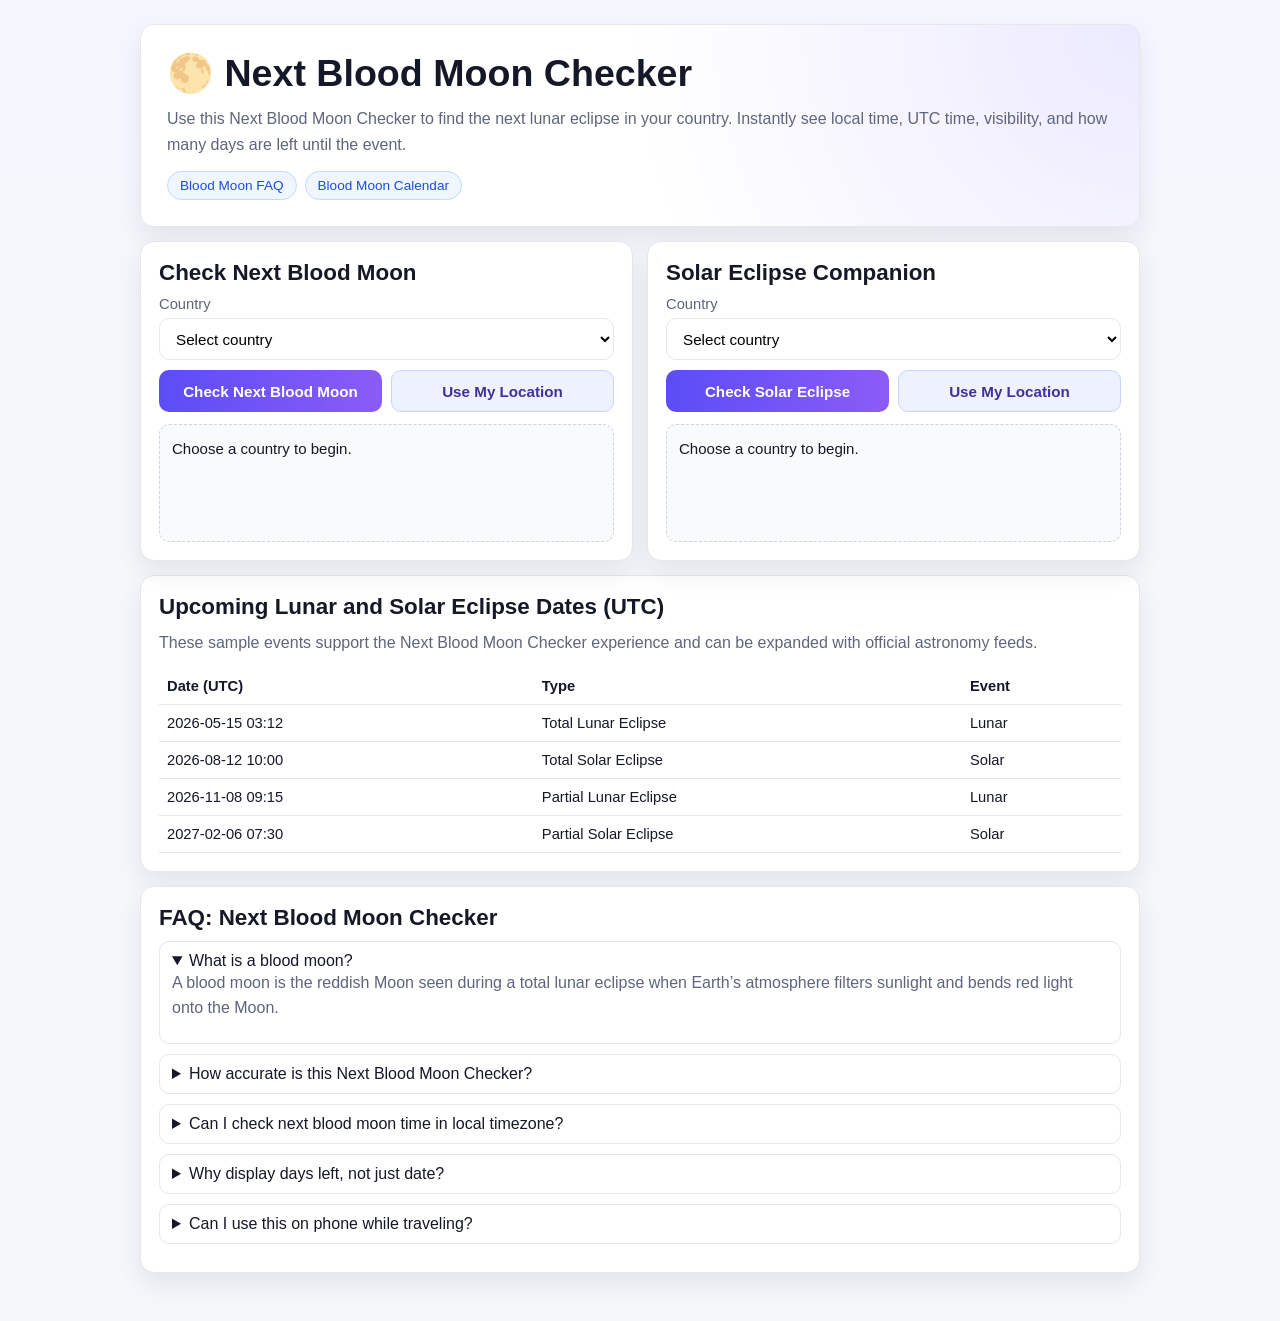
==== commit e3ab5a2e: "Refocus page on Next Blood Moon Checker SEO and schema" ====
--- a/index.html
+++ b/index.html
@@ -1,536 +1,381 @@
 <!DOCTYPE html>
-<html lang="en-US" class="no-js">
-<head><meta charset="UTF-8">
-	
-	<meta name="viewport" content="width=device-width, initial-scale=1, minimum-scale=1">
-	<title>Blood Moon Calculator – Blood Moon Calculator</title>
-<meta name="robots" content="max-image-preview:large">
-<link rel="alternate" type="application/rss+xml" title="Blood Moon Calculator » Feed" href="https://www.titaniumy.com/feed/">
-<link rel="alternate" type="application/rss+xml" title="Blood Moon Calculator » Comments Feed" href="https://www.titaniumy.com/comments/feed/">
-			<script>document.documentElement.classList.remove( 'no-js' );</script>
-			<link rel="alternate" title="oEmbed (JSON)" type="application/json+oembed" href="https://www.titaniumy.com/wp-json/oembed/1.0/embed?url=http%3A%2F%2Fhttps%3A%2F%2Fwww.titaniumy.com%2F">
-<link rel="alternate" title="oEmbed (XML)" type="text/xml+oembed" href="https://www.titaniumy.com/wp-json/oembed/1.0/embed?url=http%3A%2F%2Fhttps%3A%2F%2Fwww.titaniumy.com%2F&amp;format=xml">
-<style id="wp-img-auto-sizes-contain-inline-css">
-img:is([sizes=auto i],[sizes^="auto," i]){contain-intrinsic-size:3000px 1500px}
-/*# sourceURL=wp-img-auto-sizes-contain-inline-css */
-</style>
-<style id="wp-emoji-styles-inline-css">
-
-	img.wp-smiley, img.emoji {
-		display: inline !important;
-		border: none !important;
-		box-shadow: none !important;
-		height: 1em !important;
-		width: 1em !important;
-		margin: 0 0.07em !important;
-		vertical-align: -0.1em !important;
-		background: none !important;
-		padding: 0 !important;
-	}
-/*# sourceURL=wp-emoji-styles-inline-css */
-</style>
-<style id="wp-block-library-inline-css">
-:root{--wp-block-synced-color:#7a00df;--wp-block-synced-color--rgb:122,0,223;--wp-bound-block-color:var(--wp-block-synced-color);--wp-editor-canvas-background:#ddd;--wp-admin-theme-color:#007cba;--wp-admin-theme-color--rgb:0,124,186;--wp-admin-theme-color-darker-10:#006ba1;--wp-admin-theme-color-darker-10--rgb:0,107,160.5;--wp-admin-theme-color-darker-20:#005a87;--wp-admin-theme-color-darker-20--rgb:0,90,135;--wp-admin-border-width-focus:2px}@media (min-resolution:192dpi){:root{--wp-admin-border-width-focus:1.5px}}.wp-element-button{cursor:pointer}:root .has-very-light-gray-background-color{background-color:#eee}:root .has-very-dark-gray-background-color{background-color:#313131}:root .has-very-light-gray-color{color:#eee}:root .has-very-dark-gray-color{color:#313131}:root .has-vivid-green-cyan-to-vivid-cyan-blue-gradient-background{background:linear-gradient(135deg,#00d084,#0693e3)}:root .has-purple-crush-gradient-background{background:linear-gradient(135deg,#34e2e4,#4721fb 50%,#ab1dfe)}:root .has-hazy-dawn-gradient-background{background:linear-gradient(135deg,#faaca8,#dad0ec)}:root .has-subdued-olive-gradient-background{background:linear-gradient(135deg,#fafae1,#67a671)}:root .has-atomic-cream-gradient-background{background:linear-gradient(135deg,#fdd79a,#004a59)}:root .has-nightshade-gradient-background{background:linear-gradient(135deg,#330968,#31cdcf)}:root .has-midnight-gradient-background{background:linear-gradient(135deg,#020381,#2874fc)}:root{--wp--preset--font-size--normal:16px;--wp--preset--font-size--huge:42px}.has-regular-font-size{font-size:1em}.has-larger-font-size{font-size:2.625em}.has-normal-font-size{font-size:var(--wp--preset--font-size--normal)}.has-huge-font-size{font-size:var(--wp--preset--font-size--huge)}.has-text-align-center{text-align:center}.has-text-align-left{text-align:left}.has-text-align-right{text-align:right}.has-fit-text{white-space:nowrap!important}#end-resizable-editor-section{display:none}.aligncenter{clear:both}.items-justified-left{justify-content:flex-start}.items-justified-center{justify-content:center}.items-justified-right{justify-content:flex-end}.items-justified-space-between{justify-content:space-between}.screen-reader-text{border:0;clip-path:inset(50%);height:1px;margin:-1px;overflow:hidden;padding:0;position:absolute;width:1px;word-wrap:normal!important}.screen-reader-text:focus{background-color:#ddd;clip-path:none;color:#444;display:block;font-size:1em;height:auto;left:5px;line-height:normal;padding:15px 23px 14px;text-decoration:none;top:5px;width:auto;z-index:100000}html :where(.has-border-color){border-style:solid}html :where([style*=border-top-color]){border-top-style:solid}html :where([style*=border-right-color]){border-right-style:solid}html :where([style*=border-bottom-color]){border-bottom-style:solid}html :where([style*=border-left-color]){border-left-style:solid}html :where([style*=border-width]){border-style:solid}html :where([style*=border-top-width]){border-top-style:solid}html :where([style*=border-right-width]){border-right-style:solid}html :where([style*=border-bottom-width]){border-bottom-style:solid}html :where([style*=border-left-width]){border-left-style:solid}html :where(img[class*=wp-image-]){height:auto;max-width:100%}:where(figure){margin:0 0 1em}html :where(.is-position-sticky){--wp-admin--admin-bar--position-offset:var(--wp-admin--admin-bar--height,0px)}@media screen and (max-width:600px){html :where(.is-position-sticky){--wp-admin--admin-bar--position-offset:0px}}
-
-/*# sourceURL=wp-block-library-inline-css */
-</style><style id="wp-block-paragraph-inline-css">
-.is-small-text{font-size:.875em}.is-regular-text{font-size:1em}.is-large-text{font-size:2.25em}.is-larger-text{font-size:3em}.has-drop-cap:not(:focus):first-letter{float:left;font-size:8.4em;font-style:normal;font-weight:100;line-height:.68;margin:.05em .1em 0 0;text-transform:uppercase}body.rtl .has-drop-cap:not(:focus):first-letter{float:none;margin-left:.1em}p.has-drop-cap.has-background{overflow:hidden}:root :where(p.has-background){padding:1.25em 2.375em}:where(p.has-text-color:not(.has-link-color)) a{color:inherit}p.has-text-align-left[style*="writing-mode:vertical-lr"],p.has-text-align-right[style*="writing-mode:vertical-rl"]{rotate:180deg}
-/*# sourceURL=https://www.titaniumy.com/wp-includes/blocks/paragraph/style.min.css */
-</style>
-<style id="global-styles-inline-css">
-:root{--wp--preset--aspect-ratio--square: 1;--wp--preset--aspect-ratio--4-3: 4/3;--wp--preset--aspect-ratio--3-4: 3/4;--wp--preset--aspect-ratio--3-2: 3/2;--wp--preset--aspect-ratio--2-3: 2/3;--wp--preset--aspect-ratio--16-9: 16/9;--wp--preset--aspect-ratio--9-16: 9/16;--wp--preset--color--black: #000000;--wp--preset--color--cyan-bluish-gray: #abb8c3;--wp--preset--color--white: #ffffff;--wp--preset--color--pale-pink: #f78da7;--wp--preset--color--vivid-red: #cf2e2e;--wp--preset--color--luminous-vivid-orange: #ff6900;--wp--preset--color--luminous-vivid-amber: #fcb900;--wp--preset--color--light-green-cyan: #7bdcb5;--wp--preset--color--vivid-green-cyan: #00d084;--wp--preset--color--pale-cyan-blue: #8ed1fc;--wp--preset--color--vivid-cyan-blue: #0693e3;--wp--preset--color--vivid-purple: #9b51e0;--wp--preset--color--theme-palette-1: var(--global-palette1);--wp--preset--color--theme-palette-2: var(--global-palette2);--wp--preset--color--theme-palette-3: var(--global-palette3);--wp--preset--color--theme-palette-4: var(--global-palette4);--wp--preset--color--theme-palette-5: var(--global-palette5);--wp--preset--color--theme-palette-6: var(--global-palette6);--wp--preset--color--theme-palette-7: var(--global-palette7);--wp--preset--color--theme-palette-8: var(--global-palette8);--wp--preset--color--theme-palette-9: var(--global-palette9);--wp--preset--color--theme-palette-10: var(--global-palette10);--wp--preset--color--theme-palette-11: var(--global-palette11);--wp--preset--color--theme-palette-12: var(--global-palette12);--wp--preset--color--theme-palette-13: var(--global-palette13);--wp--preset--color--theme-palette-14: var(--global-palette14);--wp--preset--color--theme-palette-15: var(--global-palette15);--wp--preset--gradient--vivid-cyan-blue-to-vivid-purple: linear-gradient(135deg,rgb(6,147,227) 0%,rgb(155,81,224) 100%);--wp--preset--gradient--light-green-cyan-to-vivid-green-cyan: linear-gradient(135deg,rgb(122,220,180) 0%,rgb(0,208,130) 100%);--wp--preset--gradient--luminous-vivid-amber-to-luminous-vivid-orange: linear-gradient(135deg,rgb(252,185,0) 0%,rgb(255,105,0) 100%);--wp--preset--gradient--luminous-vivid-orange-to-vivid-red: linear-gradient(135deg,rgb(255,105,0) 0%,rgb(207,46,46) 100%);--wp--preset--gradient--very-light-gray-to-cyan-bluish-gray: linear-gradient(135deg,rgb(238,238,238) 0%,rgb(169,184,195) 100%);--wp--preset--gradient--cool-to-warm-spectrum: linear-gradient(135deg,rgb(74,234,220) 0%,rgb(151,120,209) 20%,rgb(207,42,186) 40%,rgb(238,44,130) 60%,rgb(251,105,98) 80%,rgb(254,248,76) 100%);--wp--preset--gradient--blush-light-purple: linear-gradient(135deg,rgb(255,206,236) 0%,rgb(152,150,240) 100%);--wp--preset--gradient--blush-bordeaux: linear-gradient(135deg,rgb(254,205,165) 0%,rgb(254,45,45) 50%,rgb(107,0,62) 100%);--wp--preset--gradient--luminous-dusk: linear-gradient(135deg,rgb(255,203,112) 0%,rgb(199,81,192) 50%,rgb(65,88,208) 100%);--wp--preset--gradient--pale-ocean: linear-gradient(135deg,rgb(255,245,203) 0%,rgb(182,227,212) 50%,rgb(51,167,181) 100%);--wp--preset--gradient--electric-grass: linear-gradient(135deg,rgb(202,248,128) 0%,rgb(113,206,126) 100%);--wp--preset--gradient--midnight: linear-gradient(135deg,rgb(2,3,129) 0%,rgb(40,116,252) 100%);--wp--preset--font-size--small: var(--global-font-size-small);--wp--preset--font-size--medium: var(--global-font-size-medium);--wp--preset--font-size--large: var(--global-font-size-large);--wp--preset--font-size--x-large: 42px;--wp--preset--font-size--larger: var(--global-font-size-larger);--wp--preset--font-size--xxlarge: var(--global-font-size-xxlarge);--wp--preset--spacing--20: 0.44rem;--wp--preset--spacing--30: 0.67rem;--wp--preset--spacing--40: 1rem;--wp--preset--spacing--50: 1.5rem;--wp--preset--spacing--60: 2.25rem;--wp--preset--spacing--70: 3.38rem;--wp--preset--spacing--80: 5.06rem;--wp--preset--shadow--natural: 6px 6px 9px rgba(0, 0, 0, 0.2);--wp--preset--shadow--deep: 12px 12px 50px rgba(0, 0, 0, 0.4);--wp--preset--shadow--sharp: 6px 6px 0px rgba(0, 0, 0, 0.2);--wp--preset--shadow--outlined: 6px 6px 0px -3px rgb(255, 255, 255), 6px 6px rgb(0, 0, 0);--wp--preset--shadow--crisp: 6px 6px 0px rgb(0, 0, 0);}:where(.is-layout-flex){gap: 0.5em;}:where(.is-layout-grid){gap: 0.5em;}body .is-layout-flex{display: flex;}.is-layout-flex{flex-wrap: wrap;align-items: center;}.is-layout-flex > :is(*, div){margin: 0;}body .is-layout-grid{display: grid;}.is-layout-grid > :is(*, div){margin: 0;}:where(.wp-block-columns.is-layout-flex){gap: 2em;}:where(.wp-block-columns.is-layout-grid){gap: 2em;}:where(.wp-block-post-template.is-layout-flex){gap: 1.25em;}:where(.wp-block-post-template.is-layout-grid){gap: 1.25em;}.has-black-color{color: var(--wp--preset--color--black) !important;}.has-cyan-bluish-gray-color{color: var(--wp--preset--color--cyan-bluish-gray) !important;}.has-white-color{color: var(--wp--preset--color--white) !important;}.has-pale-pink-color{color: var(--wp--preset--color--pale-pink) !important;}.has-vivid-red-color{color: var(--wp--preset--color--vivid-red) !important;}.has-luminous-vivid-orange-color{color: var(--wp--preset--color--luminous-vivid-orange) !important;}.has-luminous-vivid-amber-color{color: var(--wp--preset--color--luminous-vivid-amber) !important;}.has-light-green-cyan-color{color: var(--wp--preset--color--light-green-cyan) !important;}.has-vivid-green-cyan-color{color: var(--wp--preset--color--vivid-green-cyan) !important;}.has-pale-cyan-blue-color{color: var(--wp--preset--color--pale-cyan-blue) !important;}.has-vivid-cyan-blue-color{color: var(--wp--preset--color--vivid-cyan-blue) !important;}.has-vivid-purple-color{color: var(--wp--preset--color--vivid-purple) !important;}.has-black-background-color{background-color: var(--wp--preset--color--black) !important;}.has-cyan-bluish-gray-background-color{background-color: var(--wp--preset--color--cyan-bluish-gray) !important;}.has-white-background-color{background-color: var(--wp--preset--color--white) !important;}.has-pale-pink-background-color{background-color: var(--wp--preset--color--pale-pink) !important;}.has-vivid-red-background-color{background-color: var(--wp--preset--color--vivid-red) !important;}.has-luminous-vivid-orange-background-color{background-color: var(--wp--preset--color--luminous-vivid-orange) !important;}.has-luminous-vivid-amber-background-color{background-color: var(--wp--preset--color--luminous-vivid-amber) !important;}.has-light-green-cyan-background-color{background-color: var(--wp--preset--color--light-green-cyan) !important;}.has-vivid-green-cyan-background-color{background-color: var(--wp--preset--color--vivid-green-cyan) !important;}.has-pale-cyan-blue-background-color{background-color: var(--wp--preset--color--pale-cyan-blue) !important;}.has-vivid-cyan-blue-background-color{background-color: var(--wp--preset--color--vivid-cyan-blue) !important;}.has-vivid-purple-background-color{background-color: var(--wp--preset--color--vivid-purple) !important;}.has-black-border-color{border-color: var(--wp--preset--color--black) !important;}.has-cyan-bluish-gray-border-color{border-color: var(--wp--preset--color--cyan-bluish-gray) !important;}.has-white-border-color{border-color: var(--wp--preset--color--white) !important;}.has-pale-pink-border-color{border-color: var(--wp--preset--color--pale-pink) !important;}.has-vivid-red-border-color{border-color: var(--wp--preset--color--vivid-red) !important;}.has-luminous-vivid-orange-border-color{border-color: var(--wp--preset--color--luminous-vivid-orange) !important;}.has-luminous-vivid-amber-border-color{border-color: var(--wp--preset--color--luminous-vivid-amber) !important;}.has-light-green-cyan-border-color{border-color: var(--wp--preset--color--light-green-cyan) !important;}.has-vivid-green-cyan-border-color{border-color: var(--wp--preset--color--vivid-green-cyan) !important;}.has-pale-cyan-blue-border-color{border-color: var(--wp--preset--color--pale-cyan-blue) !important;}.has-vivid-cyan-blue-border-color{border-color: var(--wp--preset--color--vivid-cyan-blue) !important;}.has-vivid-purple-border-color{border-color: var(--wp--preset--color--vivid-purple) !important;}.has-vivid-cyan-blue-to-vivid-purple-gradient-background{background: var(--wp--preset--gradient--vivid-cyan-blue-to-vivid-purple) !important;}.has-light-green-cyan-to-vivid-green-cyan-gradient-background{background: var(--wp--preset--gradient--light-green-cyan-to-vivid-green-cyan) !important;}.has-luminous-vivid-amber-to-luminous-vivid-orange-gradient-background{background: var(--wp--preset--gradient--luminous-vivid-amber-to-luminous-vivid-orange) !important;}.has-luminous-vivid-orange-to-vivid-red-gradient-background{background: var(--wp--preset--gradient--luminous-vivid-orange-to-vivid-red) !important;}.has-very-light-gray-to-cyan-bluish-gray-gradient-background{background: var(--wp--preset--gradient--very-light-gray-to-cyan-bluish-gray) !important;}.has-cool-to-warm-spectrum-gradient-background{background: var(--wp--preset--gradient--cool-to-warm-spectrum) !important;}.has-blush-light-purple-gradient-background{background: var(--wp--preset--gradient--blush-light-purple) !important;}.has-blush-bordeaux-gradient-background{background: var(--wp--preset--gradient--blush-bordeaux) !important;}.has-luminous-dusk-gradient-background{background: var(--wp--preset--gradient--luminous-dusk) !important;}.has-pale-ocean-gradient-background{background: var(--wp--preset--gradient--pale-ocean) !important;}.has-electric-grass-gradient-background{background: var(--wp--preset--gradient--electric-grass) !important;}.has-midnight-gradient-background{background: var(--wp--preset--gradient--midnight) !important;}.has-small-font-size{font-size: var(--wp--preset--font-size--small) !important;}.has-medium-font-size{font-size: var(--wp--preset--font-size--medium) !important;}.has-large-font-size{font-size: var(--wp--preset--font-size--large) !important;}.has-x-large-font-size{font-size: var(--wp--preset--font-size--x-large) !important;}
-/*# sourceURL=global-styles-inline-css */
-</style>
-
-<style id="classic-theme-styles-inline-css">
-/*! This file is auto-generated */
-.wp-block-button__link{color:#fff;background-color:#32373c;border-radius:9999px;box-shadow:none;text-decoration:none;padding:calc(.667em + 2px) calc(1.333em + 2px);font-size:1.125em}.wp-block-file__button{background:#32373c;color:#fff;text-decoration:none}
-/*# sourceURL=/wp-includes/css/classic-themes.min.css */
-</style>
-<link rel="stylesheet" id="kadence-global-css" href="https://www.titaniumy.com/wp-content/themes/kadence/assets/css/global.min.css?ver=1.4.3" media="all">
-<style id="kadence-global-inline-css">
-/* Kadence Base CSS */
-:root{--global-palette1:#ff7011;--global-palette2:#ff8e3c;--global-palette3:#1a1a1a;--global-palette4:#494a4b;--global-palette5:#5b5b5c;--global-palette6:#777777;--global-palette7:#ebe3db;--global-palette8:#faf6f2;--global-palette9:#ffffff;--global-palette10:oklch(from var(--global-palette1) calc(l + 0.10 * (1 - l)) calc(c * 1.00) calc(h + 180) / 100%);--global-palette11:#13612e;--global-palette12:#1159af;--global-palette13:#b82105;--global-palette14:#f7630c;--global-palette15:#f5a524;--global-palette9rgb:255, 255, 255;--global-palette-highlight:var(--global-palette1);--global-palette-highlight-alt:var(--global-palette2);--global-palette-highlight-alt2:var(--global-palette9);--global-palette-btn-bg:var(--global-palette1);--global-palette-btn-bg-hover:#ff8e3c;--global-palette-btn:#ffffff;--global-palette-btn-hover:#ffffff;--global-palette-btn-sec-bg:var(--global-palette7);--global-palette-btn-sec-bg-hover:var(--global-palette2);--global-palette-btn-sec:var(--global-palette3);--global-palette-btn-sec-hover:var(--global-palette9);--global-body-font-family:Roboto, sans-serif;--global-heading-font-family:Rubik, sans-serif;--global-primary-nav-font-family:Rubik, sans-serif;--global-fallback-font:sans-serif;--global-display-fallback-font:sans-serif;--global-content-width:1290px;--global-content-wide-width:calc(1290px + 230px);--global-content-narrow-width:842px;--global-content-edge-padding:1.5rem;--global-content-boxed-padding:2rem;--global-calc-content-width:calc(1290px - var(--global-content-edge-padding) - var(--global-content-edge-padding) );--wp--style--global--content-size:var(--global-calc-content-width);}.wp-site-blocks{--global-vw:calc( 100vw - ( 0.5 * var(--scrollbar-offset)));}body{background:var(--global-palette8);}body, input, select, optgroup, textarea{font-style:normal;font-weight:normal;font-size:19px;line-height:1.6;font-family:var(--global-body-font-family);color:var(--global-palette4);}.content-bg, body.content-style-unboxed .site{background:var(--global-palette9);}h1,h2,h3,h4,h5,h6{font-family:var(--global-heading-font-family);}h1{font-style:normal;font-weight:600;font-size:50px;line-height:1.5;text-transform:capitalize;color:var(--global-palette3);}h2{font-style:normal;font-weight:600;font-size:36px;line-height:1.5;text-transform:capitalize;color:var(--global-palette3);}h3{font-style:normal;font-weight:600;font-size:28px;line-height:1.5;text-transform:capitalize;color:var(--global-palette3);}h4{font-style:normal;font-weight:600;font-size:26px;line-height:1.5;text-transform:capitalize;color:var(--global-palette3);}h5{font-style:normal;font-weight:600;font-size:23px;line-height:1.5;text-transform:capitalize;color:var(--global-palette3);}h6{font-style:normal;font-weight:normal;font-size:21px;line-height:1.5;letter-spacing:0px;text-transform:capitalize;color:var(--global-palette6);}@media all and (max-width: 767px){h1{font-size:45px;}}.entry-hero .kadence-breadcrumbs{max-width:1290px;}.site-container, .site-header-row-layout-contained, .site-footer-row-layout-contained, .entry-hero-layout-contained, .comments-area, .alignfull > .wp-block-cover__inner-container, .alignwide > .wp-block-cover__inner-container{max-width:var(--global-content-width);}.content-width-narrow .content-container.site-container, .content-width-narrow .hero-container.site-container{max-width:var(--global-content-narrow-width);}@media all and (min-width: 1520px){.wp-site-blocks .content-container  .alignwide{margin-left:-115px;margin-right:-115px;width:unset;max-width:unset;}}@media all and (min-width: 1102px){.content-width-narrow .wp-site-blocks .content-container .alignwide{margin-left:-130px;margin-right:-130px;width:unset;max-width:unset;}}.content-style-boxed .wp-site-blocks .entry-content .alignwide{margin-left:calc( -1 * var( --global-content-boxed-padding ) );margin-right:calc( -1 * var( --global-content-boxed-padding ) );}.content-area{margin-top:5rem;margin-bottom:5rem;}@media all and (max-width: 1024px){.content-area{margin-top:3rem;margin-bottom:3rem;}}@media all and (max-width: 767px){.content-area{margin-top:2rem;margin-bottom:2rem;}}@media all and (max-width: 1024px){:root{--global-content-boxed-padding:2rem;}}@media all and (max-width: 767px){:root{--global-content-boxed-padding:1.5rem;}}.entry-content-wrap{padding:2rem;}@media all and (max-width: 1024px){.entry-content-wrap{padding:2rem;}}@media all and (max-width: 767px){.entry-content-wrap{padding:1.5rem;}}.entry.single-entry{box-shadow:0px 15px 15px -10px rgba(0,0,0,0.05);}.entry.loop-entry{box-shadow:0px 15px 15px -10px rgba(0,0,0,0.05);}.loop-entry .entry-content-wrap{padding:2rem;}@media all and (max-width: 1024px){.loop-entry .entry-content-wrap{padding:2rem;}}@media all and (max-width: 767px){.loop-entry .entry-content-wrap{padding:1.5rem;}}button, .button, .wp-block-button__link, input[type="button"], input[type="reset"], input[type="submit"], .fl-button, .elementor-button-wrapper .elementor-button, .wc-block-components-checkout-place-order-button, .wc-block-cart__submit{font-style:normal;font-weight:normal;font-size:21px;line-height:1.1;letter-spacing:0px;font-family:Rubik, sans-serif;text-transform:capitalize;border-radius:6px;padding:19px 35px 19px 35px;border:1px solid currentColor;border-color:rgba(0,0,0,0);box-shadow:0px 0px 0px -7px rgba(0,0,0,0);}.wp-block-button.is-style-outline .wp-block-button__link{padding:19px 35px 19px 35px;}button:hover, button:focus, button:active, .button:hover, .button:focus, .button:active, .wp-block-button__link:hover, .wp-block-button__link:focus, .wp-block-button__link:active, input[type="button"]:hover, input[type="button"]:focus, input[type="button"]:active, input[type="reset"]:hover, input[type="reset"]:focus, input[type="reset"]:active, input[type="submit"]:hover, input[type="submit"]:focus, input[type="submit"]:active, .elementor-button-wrapper .elementor-button:hover, .elementor-button-wrapper .elementor-button:focus, .elementor-button-wrapper .elementor-button:active, .wc-block-cart__submit:hover{box-shadow:0px 15px 25px -7px rgba(0,0,0,0);}.kb-button.kb-btn-global-outline.kb-btn-global-inherit{padding-top:calc(19px - 2px);padding-right:calc(35px - 2px);padding-bottom:calc(19px - 2px);padding-left:calc(35px - 2px);}@media all and (max-width: 1024px){button, .button, .wp-block-button__link, input[type="button"], input[type="reset"], input[type="submit"], .fl-button, .elementor-button-wrapper .elementor-button, .wc-block-components-checkout-place-order-button, .wc-block-cart__submit{border-color:rgba(0,0,0,0);}}@media all and (max-width: 767px){button, .button, .wp-block-button__link, input[type="button"], input[type="reset"], input[type="submit"], .fl-button, .elementor-button-wrapper .elementor-button, .wc-block-components-checkout-place-order-button, .wc-block-cart__submit{border-color:rgba(0,0,0,0);}}button.button-style-secondary, .button.button-style-secondary, .wp-block-button__link.button-style-secondary, input[type="button"].button-style-secondary, input[type="reset"].button-style-secondary, input[type="submit"].button-style-secondary, .fl-button.button-style-secondary, .elementor-button-wrapper .elementor-button.button-style-secondary, .wc-block-components-checkout-place-order-button.button-style-secondary, .wc-block-cart__submit.button-style-secondary{font-style:normal;font-weight:normal;font-size:21px;line-height:1.1;letter-spacing:0px;font-family:Rubik, sans-serif;text-transform:capitalize;}@media all and (min-width: 1025px){.transparent-header .entry-hero .entry-hero-container-inner{padding-top:201px;}}@media all and (max-width: 1024px){.mobile-transparent-header .entry-hero .entry-hero-container-inner{padding-top:201px;}}@media all and (max-width: 767px){.mobile-transparent-header .entry-hero .entry-hero-container-inner{padding-top:201px;}}.entry-hero.page-hero-section .entry-header{min-height:200px;}
-/* Kadence Header CSS */
-@media all and (max-width: 1024px){.mobile-transparent-header #masthead{position:absolute;left:0px;right:0px;z-index:100;}.kadence-scrollbar-fixer.mobile-transparent-header #masthead{right:var(--scrollbar-offset,0);}.mobile-transparent-header #masthead, .mobile-transparent-header .site-top-header-wrap .site-header-row-container-inner, .mobile-transparent-header .site-main-header-wrap .site-header-row-container-inner, .mobile-transparent-header .site-bottom-header-wrap .site-header-row-container-inner{background:transparent;}.site-header-row-tablet-layout-fullwidth, .site-header-row-tablet-layout-standard{padding:0px;}}@media all and (min-width: 1025px){.transparent-header #masthead{position:absolute;left:0px;right:0px;z-index:100;}.transparent-header.kadence-scrollbar-fixer #masthead{right:var(--scrollbar-offset,0);}.transparent-header #masthead, .transparent-header .site-top-header-wrap .site-header-row-container-inner, .transparent-header .site-main-header-wrap .site-header-row-container-inner, .transparent-header .site-bottom-header-wrap .site-header-row-container-inner{background:transparent;}}.site-branding{padding:0px 0px 0px 0px;}#masthead, #masthead .kadence-sticky-header.item-is-fixed:not(.item-at-start):not(.site-header-row-container):not(.site-main-header-wrap), #masthead .kadence-sticky-header.item-is-fixed:not(.item-at-start) > .site-header-row-container-inner{background:#ffffff;}.site-main-header-wrap .site-header-row-container-inner{border-top:0px solid transparent;border-bottom:0px solid transparent;}.site-main-header-inner-wrap{min-height:201px;}.header-navigation[class*="header-navigation-style-underline"] .header-menu-container.primary-menu-container>ul>li>a:after{width:calc( 100% - 1.5em);}.main-navigation .primary-menu-container > ul > li.menu-item > a{padding-left:calc(1.5em / 2);padding-right:calc(1.5em / 2);padding-top:0.6em;padding-bottom:0.6em;color:var(--global-palette3);}.main-navigation .primary-menu-container > ul > li.menu-item .dropdown-nav-special-toggle{right:calc(1.5em / 2);}.main-navigation .primary-menu-container > ul li.menu-item > a{font-style:normal;font-weight:normal;font-size:21px;letter-spacing:0px;font-family:var(--global-primary-nav-font-family);text-transform:capitalize;}.main-navigation .primary-menu-container > ul > li.menu-item > a:hover{color:var(--global-palette-highlight);}.main-navigation .primary-menu-container > ul > li.menu-item.current-menu-item > a{color:var(--global-palette1);}.header-navigation .header-menu-container ul ul.sub-menu, .header-navigation .header-menu-container ul ul.submenu{background:var(--global-palette9);box-shadow:5px 5px 40px 0px rgba(0,0,0,0.05);}.header-navigation .header-menu-container ul ul li.menu-item, .header-menu-container ul.menu > li.kadence-menu-mega-enabled > ul > li.menu-item > a{border-bottom:1px solid #eeeeee;border-radius:0px 0px 0px 0px;}.header-navigation .header-menu-container ul ul li.menu-item > a{width:200px;padding-top:1em;padding-bottom:1em;color:var(--global-palette3);font-style:normal;font-size:17px;line-height:1.2;}.header-navigation .header-menu-container ul ul li.menu-item > a:hover{color:var(--global-palette9);background:var(--global-palette1);border-radius:0px 0px 0px 0px;}.header-navigation .header-menu-container ul ul li.menu-item.current-menu-item > a{color:var(--global-palette9);background:var(--global-palette1);border-radius:0px 0px 0px 0px;}.mobile-toggle-open-container .menu-toggle-open, .mobile-toggle-open-container .menu-toggle-open:focus{color:var(--global-palette3);padding:0.4em 0.6em 0.4em 0.6em;font-size:14px;}.mobile-toggle-open-container .menu-toggle-open.menu-toggle-style-bordered{border:1px solid currentColor;}.mobile-toggle-open-container .menu-toggle-open .menu-toggle-icon{font-size:30px;}.mobile-toggle-open-container .menu-toggle-open:hover, .mobile-toggle-open-container .menu-toggle-open:focus-visible{color:var(--global-palette-highlight);}.mobile-navigation ul li{font-style:normal;font-weight:500;font-size:20px;line-height:1.2;font-family:Inter, sans-serif;}.mobile-navigation ul li a{padding-top:1em;padding-bottom:1em;}.mobile-navigation ul li > a, .mobile-navigation ul li.menu-item-has-children > .drawer-nav-drop-wrap{color:var(--global-palette8);}.mobile-navigation ul li.current-menu-item > a, .mobile-navigation ul li.current-menu-item.menu-item-has-children > .drawer-nav-drop-wrap{color:var(--global-palette-highlight);}.mobile-navigation ul li.menu-item-has-children .drawer-nav-drop-wrap, .mobile-navigation ul li:not(.menu-item-has-children) a{border-bottom:1px solid rgba(255,255,255,0.1);}.mobile-navigation:not(.drawer-navigation-parent-toggle-true) ul li.menu-item-has-children .drawer-nav-drop-wrap button{border-left:1px solid rgba(255,255,255,0.1);}#mobile-drawer .drawer-inner, #mobile-drawer.popup-drawer-layout-fullwidth.popup-drawer-animation-slice .pop-portion-bg, #mobile-drawer.popup-drawer-layout-fullwidth.popup-drawer-animation-slice.pop-animated.show-drawer .drawer-inner{background:var(--global-palette3);}#mobile-drawer .drawer-header .drawer-toggle{padding:0.6em 0.15em 0.6em 0.15em;font-size:24px;}#main-header .header-button{font-style:normal;margin:0px 0px 0px 20px;border-radius:1px 1px 1px 1px;color:var(--global-palette3);background:rgba(0,0,0,0);border:2px none currentColor;box-shadow:0px 0px 0px -7px rgba(0,0,0,0);}#main-header .header-button.button-size-custom{padding:0px 0px 0px 0px;}#main-header .header-button:hover{color:var(--global-palette1);box-shadow:0px 15px 25px -7px rgba(0,0,0,0);}
-/* Kadence Footer CSS */
-.site-top-footer-inner-wrap{padding-top:30px;padding-bottom:30px;grid-column-gap:30px;grid-row-gap:30px;}.site-top-footer-inner-wrap .widget{margin-bottom:30px;}.site-top-footer-inner-wrap .site-footer-section:not(:last-child):after{right:calc(-30px / 2);}
-/*# sourceURL=kadence-global-inline-css */
-</style>
-<link rel="stylesheet" id="kadence-header-css" href="https://www.titaniumy.com/wp-content/themes/kadence/assets/css/header.min.css?ver=1.4.3" media="all">
-<link rel="stylesheet" id="kadence-content-css" href="https://www.titaniumy.com/wp-content/themes/kadence/assets/css/content.min.css?ver=1.4.3" media="all">
-<link rel="stylesheet" id="kadence-footer-css" href="https://www.titaniumy.com/wp-content/themes/kadence/assets/css/footer.min.css?ver=1.4.3" media="all">
-<link rel="stylesheet" id="kadence-blocks-rowlayout-css" href="https://www.titaniumy.com/wp-content/plugins/kadence-blocks/dist/style-blocks-rowlayout.css?ver=3.6.1" media="all">
-<link rel="stylesheet" id="kadence-blocks-column-css" href="https://www.titaniumy.com/wp-content/plugins/kadence-blocks/dist/style-blocks-column.css?ver=3.6.1" media="all">
-<style id="kadence-blocks-advancedheading-inline-css">
-	.wp-block-kadence-advancedheading mark{background:transparent;border-style:solid;border-width:0}
-	.wp-block-kadence-advancedheading mark.kt-highlight{color:#f76a0c;}
-	.kb-adv-heading-icon{display: inline-flex;justify-content: center;align-items: center;}
-	.is-layout-constrained > .kb-advanced-heading-link {display: block;}.wp-block-kadence-advancedheading.has-background{padding: 0;}	.single-content .kadence-advanced-heading-wrapper h1,
-	.single-content .kadence-advanced-heading-wrapper h2,
-	.single-content .kadence-advanced-heading-wrapper h3,
-	.single-content .kadence-advanced-heading-wrapper h4,
-	.single-content .kadence-advanced-heading-wrapper h5,
-	.single-content .kadence-advanced-heading-wrapper h6 {margin: 1.5em 0 .5em;}
-	.single-content .kadence-advanced-heading-wrapper+* { margin-top:0;}.kb-screen-reader-text{position:absolute;width:1px;height:1px;padding:0;margin:-1px;overflow:hidden;clip:rect(0,0,0,0);}
-/*# sourceURL=kadence-blocks-advancedheading-inline-css */
-</style>
-<style id="kadence-blocks-global-variables-inline-css">
-:root {--global-kb-font-size-sm:clamp(0.8rem, 0.73rem + 0.217vw, 0.9rem);--global-kb-font-size-md:clamp(1.1rem, 0.995rem + 0.326vw, 1.25rem);--global-kb-font-size-lg:clamp(1.75rem, 1.576rem + 0.543vw, 2rem);--global-kb-font-size-xl:clamp(2.25rem, 1.728rem + 1.63vw, 3rem);--global-kb-font-size-xxl:clamp(2.5rem, 1.456rem + 3.26vw, 4rem);--global-kb-font-size-xxxl:clamp(2.75rem, 0.489rem + 7.065vw, 6rem);}
-/*# sourceURL=kadence-blocks-global-variables-inline-css */
-</style>
-<style id="kadence_blocks_css-inline-css">
-.kb-row-layout-wrap.wp-block-kadence-rowlayout.kb-row-layout-id516_c19fc2-64{margin-top:-50px;margin-bottom:0px;}.kb-row-layout-id516_c19fc2-64 > .kt-row-column-wrap{max-width:var( --global-content-width, 1290px );padding-left:var(--global-content-edge-padding);padding-right:var(--global-content-edge-padding);padding-top:14px;padding-right:20px;padding-bottom:68px;padding-left:20px;grid-template-columns:minmax(0, 1fr);}.kb-row-layout-id516_c19fc2-64 > .kt-row-layout-overlay{opacity:0.20;background-image:url('https://www.titaniumy.com/wp-content/uploads/2022/06/pexels-steve-johnson-1843717.jpg');background-size:cover;background-position:49% 2%;background-attachment:scroll;background-repeat:no-repeat;}@media all and (max-width: 767px){.kb-row-layout-id516_c19fc2-64 > .kt-row-column-wrap{padding-top:120px;padding-right:30px;padding-bottom:40px;padding-left:30px;grid-template-columns:minmax(0, 1fr);}}.kadence-column516_6ead79-e8 > .kt-inside-inner-col{column-gap:var(--global-kb-gap-sm, 1rem);}.kadence-column516_6ead79-e8 > .kt-inside-inner-col{flex-direction:column;}.kadence-column516_6ead79-e8 > .kt-inside-inner-col > .aligncenter{width:100%;}@media all and (max-width: 1024px){.kadence-column516_6ead79-e8 > .kt-inside-inner-col{flex-direction:column;justify-content:center;}}@media all and (max-width: 767px){.kadence-column516_6ead79-e8 > .kt-inside-inner-col{flex-direction:column;justify-content:center;}}.kb-row-layout-id516_d291f3-d2 > .kt-row-column-wrap{max-width:600px;margin-left:auto;margin-right:auto;padding-top:40px;padding-bottom:0px;grid-template-columns:minmax(0, 1fr);}@media all and (max-width: 767px){.kb-row-layout-id516_d291f3-d2 > .kt-row-column-wrap{padding-top:0px;padding-right:0px;padding-bottom:0px;padding-left:0px;grid-template-columns:minmax(0, 1fr);}}.kadence-column516_bcd568-21 > .kt-inside-inner-col{column-gap:var(--global-kb-gap-sm, 1rem);}.kadence-column516_bcd568-21 > .kt-inside-inner-col{flex-direction:column;}.kadence-column516_bcd568-21 > .kt-inside-inner-col > .aligncenter{width:100%;}@media all and (max-width: 1024px){.kadence-column516_bcd568-21 > .kt-inside-inner-col{flex-direction:column;justify-content:center;}}@media all and (max-width: 767px){.kadence-column516_bcd568-21 > .kt-inside-inner-col{flex-direction:column;justify-content:center;}}.wp-block-kadence-advancedheading.kt-adv-heading516_be7992-2b, .wp-block-kadence-advancedheading.kt-adv-heading516_be7992-2b[data-kb-block="kb-adv-heading516_be7992-2b"]{text-align:center;font-size:70px;line-height:80px;}.wp-block-kadence-advancedheading.kt-adv-heading516_be7992-2b mark.kt-highlight, .wp-block-kadence-advancedheading.kt-adv-heading516_be7992-2b[data-kb-block="kb-adv-heading516_be7992-2b"] mark.kt-highlight{-webkit-box-decoration-break:clone;box-decoration-break:clone;}.wp-block-kadence-advancedheading.kt-adv-heading516_be7992-2b img.kb-inline-image, .wp-block-kadence-advancedheading.kt-adv-heading516_be7992-2b[data-kb-block="kb-adv-heading516_be7992-2b"] img.kb-inline-image{width:150px;display:inline-block;}@media all and (max-width: 767px){.wp-block-kadence-advancedheading.kt-adv-heading516_be7992-2b, .wp-block-kadence-advancedheading.kt-adv-heading516_be7992-2b[data-kb-block="kb-adv-heading516_be7992-2b"]{font-size:40px;line-height:48px;}}.wp-block-kadence-advancedheading.kt-adv-heading516_bfa8fe-c6, .wp-block-kadence-advancedheading.kt-adv-heading516_bfa8fe-c6[data-kb-block="kb-adv-heading516_bfa8fe-c6"]{text-align:center;}.wp-block-kadence-advancedheading.kt-adv-heading516_bfa8fe-c6 mark.kt-highlight, .wp-block-kadence-advancedheading.kt-adv-heading516_bfa8fe-c6[data-kb-block="kb-adv-heading516_bfa8fe-c6"] mark.kt-highlight{-webkit-box-decoration-break:clone;box-decoration-break:clone;}.wp-block-kadence-advancedheading.kt-adv-heading516_bfa8fe-c6 img.kb-inline-image, .wp-block-kadence-advancedheading.kt-adv-heading516_bfa8fe-c6[data-kb-block="kb-adv-heading516_bfa8fe-c6"] img.kb-inline-image{width:150px;display:inline-block;}.kb-row-layout-wrap.wp-block-kadence-rowlayout.kb-row-layout-id516_fff1cf-9c{margin-top:-50px;margin-bottom:0px;}.kb-row-layout-id516_fff1cf-9c > .kt-row-column-wrap{max-width:var( --global-content-width, 1290px );padding-left:var(--global-content-edge-padding);padding-right:var(--global-content-edge-padding);padding-top:12px;padding-right:20px;padding-bottom:31px;padding-left:20px;grid-template-columns:minmax(0, 1fr);}.kb-row-layout-id516_fff1cf-9c > .kt-row-layout-overlay{opacity:0.20;background-image:url('https://www.titaniumy.com/wp-content/uploads/2022/06/pexels-steve-johnson-1843717.jpg');background-size:cover;background-position:49% 2%;background-attachment:scroll;background-repeat:no-repeat;}@media all and (max-width: 767px){.kb-row-layout-id516_fff1cf-9c > .kt-row-column-wrap{padding-top:120px;padding-right:30px;padding-bottom:40px;padding-left:30px;grid-template-columns:minmax(0, 1fr);}}.kadence-column516_e1d578-dc > .kt-inside-inner-col{column-gap:var(--global-kb-gap-sm, 1rem);}.kadence-column516_e1d578-dc > .kt-inside-inner-col{flex-direction:column;}.kadence-column516_e1d578-dc > .kt-inside-inner-col > .aligncenter{width:100%;}@media all and (max-width: 1024px){.kadence-column516_e1d578-dc > .kt-inside-inner-col{flex-direction:column;justify-content:center;}}@media all and (max-width: 767px){.kadence-column516_e1d578-dc > .kt-inside-inner-col{flex-direction:column;justify-content:center;}}
-/*# sourceURL=kadence_blocks_css-inline-css */
-</style>
-<link rel="https://api.w.org/" href="https://www.titaniumy.com/wp-json/"><link rel="alternate" title="JSON" type="application/json" href="https://www.titaniumy.com/wp-json/wp/v2/pages/516"><link rel="EditURI" type="application/rsd+xml" title="RSD" href="https://www.titaniumy.com/xmlrpc.php?rsd">
-<meta name="generator" content="WordPress 6.9">
-<link rel="canonical" href="https://www.titaniumy.com/">
-<link rel="shortlink" href="https://www.titaniumy.com/">
-
-<!-- Schema & Structured Data For WP v1.55 - -->
-<script type="application/ld+json" class="saswp-schema-markup-output">
-[{"@context":"http:\/\/schema.org\/","@type":"ContactPage","mainEntityOfPage":{"@type":"WebPage","@id":"https:\/\/www.titaniumy.com\/"},"url":"https:\/\/www.titaniumy.com\/","headline":"Home","description":"Next Blood Moon Checker Choose where you are and check the time of next Blood Moon \ud83c\udf15 Blood Moon Checker --Select Country-- Check Blood Moon Use My Location \ud83c\udf1e Solar Eclipse Checker --Select Country-- Check Solar Eclipse Use My Location The Next Blood Moon & Solar Eclipse Checker Discover when the next blood moon or","publisher":{"@type":"Organization","name":"Blood Moon Calculator","url":"https:\/\/www.titaniumy.com"}},
-
-{"@context":"http:\/\/schema.org\/","@type":"AboutPage","mainEntityOfPage":{"@type":"WebPage","@id":"https:\/\/www.titaniumy.com\/"},"url":"https:\/\/www.titaniumy.com\/","headline":"Home","description":"Next Blood Moon Checker Choose where you are and check the time of next Blood Moon \ud83c\udf15 Blood Moon Checker --Select Country-- Check Blood Moon Use My Location \ud83c\udf1e Solar Eclipse Checker --Select Country-- Check Solar Eclipse Use My Location The Next Blood Moon & Solar Eclipse Checker Discover when the next blood moon or","publisher":{"@type":"Organization","name":"Blood Moon Calculator","url":"https:\/\/www.titaniumy.com"}},
-
-{"@context":"http:\/\/schema.org\/","@type":"Organization","@id":"https:\/\/www.titaniumy.com#Organization","name":"Blood Moon Calculator","url":"https:\/\/www.titaniumy.com","sameAs":[]}]
-</script>
-
-
-<!-- Schema & Structured Data For WP Custom Markup v1.55 - -->
-<script type="application/ld+json" class="saswp-custom-schema-markup-output">{
-  "@context": "https://schema.org",
-  "@type": "WebPage",
-  "name": "Next Blood Moon Checker",
-  "url": "https://yourdomain.com/next-blood-moon-checker",
-  "description": "Check the next blood moon for your country. See local time, UTC, visibility, and countdown.",
-  "mainEntity": [
-    {
-      "@type": "SoftwareApplication",
-      "name": "Next Blood Moon Checker",
-      "operatingSystem": "Web",
-      "applicationCategory": "Tool",
-      "url": "https://yourdomain.com/next-blood-moon-checker",
-      "description": "An online tool to check the next blood moon time and visibility by country."
+<html lang="en">
+<head>
+  <meta charset="UTF-8" />
+  <meta name="viewport" content="width=device-width, initial-scale=1" />
+  <title>Next Blood Moon Checker | Lunar Eclipse Countdown, Visibility & FAQ</title>
+  <meta name="description" content="Next Blood Moon Checker helps you find the next blood moon date by country with local time, UTC time, visibility status, and a live days-left countdown." />
+  <meta name="keywords" content="next blood moon checker, blood moon checker, next blood moon date, lunar eclipse countdown, blood moon visibility" />
+  <meta name="robots" content="index,follow,max-image-preview:large" />
+  <link rel="canonical" href="https://www.titaniumy.com/" />
+
+  <style>
+    :root {
+      --bg: #f6f7fb;
+      --card: #fff;
+      --text: #141827;
+      --muted: #5e657c;
+      --accent: #5b4df6;
+      --accent2: #8b5cf6;
+      --ok: #0f9a85;
+      --line: #e5e7eb;
+      --radius: 14px;
+      --shadow: 0 12px 26px rgba(10, 20, 50, 0.08);
+    }
+    * { box-sizing: border-box; }
+    body {
+      margin: 0;
+      font-family: Inter, -apple-system, BlinkMacSystemFont, "Segoe UI", Roboto, Helvetica, Arial, sans-serif;
+      color: var(--text);
+      background: linear-gradient(180deg, #f4f5ff 0%, var(--bg) 330px);
+    }
+    .container {
+      width: min(1000px, 92vw);
+      margin: 0 auto;
+      padding: 24px 0 48px;
+    }
+    .card {
+      background: var(--card);
+      border: 1px solid var(--line);
+      border-radius: var(--radius);
+      box-shadow: var(--shadow);
+      padding: 18px;
+    }
+    .hero {
+      background: radial-gradient(circle at right top, #eceaff 0%, #fff 50%);
+      padding: 26px;
+    }
+    h1 { margin: 0 0 10px; line-height: 1.2; font-size: clamp(1.6rem, 4vw, 2.35rem); }
+    h2 { margin: 0 0 10px; font-size: clamp(1.1rem, 2.4vw, 1.4rem); }
+    p { margin: 0 0 12px; color: var(--muted); line-height: 1.6; }
+    .toolbar { display: flex; gap: 8px; flex-wrap: wrap; margin-top: 14px; }
+    .toolbar a {
+      text-decoration: none;
+      font-size: .85rem;
+      color: #1d4ed8;
+      background: #eff6ff;
+      border: 1px solid #bfdbfe;
+      border-radius: 999px;
+      padding: 6px 12px;
+    }
+    .tool-grid {
+      margin-top: 14px;
+      display: grid;
+      grid-template-columns: repeat(2, minmax(0, 1fr));
+      gap: 14px;
+    }
+    label { display: block; font-size: .92rem; color: var(--muted); margin-bottom: 6px; }
+    select, button {
+      width: 100%; height: 42px; border-radius: 10px; padding: 0 12px; font-size: .95rem;
+    }
+    select { border: 1px solid var(--line); background: #fff; }
+    button {
+      cursor: pointer;
+      border: 0;
+      color: #fff;
+      font-weight: 600;
+      background: linear-gradient(90deg, var(--accent), var(--accent2));
+    }
+    .ghost { background: #eef2ff; color: #3c3298; border: 1px solid #c7d2fe; }
+    .actions { margin-top: 10px; display: grid; grid-template-columns: 1fr 1fr; gap: 9px; }
+    .result {
+      margin-top: 12px;
+      border: 1px dashed #cbd5e1;
+      border-radius: 10px;
+      background: #f8fafc;
+      min-height: 118px;
+      padding: 12px;
+      font-size: .94rem;
+      line-height: 1.55;
+    }
+    .kpi { margin-top: 8px; display: grid; grid-template-columns: repeat(4, minmax(0, 1fr)); gap: 8px; }
+    .kpi div {
+      border: 1px solid var(--line);
+      border-radius: 10px;
+      background: #fff;
+      text-align: center;
+      font-weight: 700;
+      padding: 8px 4px;
+    }
+    .kpi span { display: block; font-size: .76rem; color: var(--muted); font-weight: 500; }
+    table { width: 100%; border-collapse: collapse; font-size: .92rem; }
+    th, td { border-bottom: 1px solid var(--line); padding: 10px 8px; text-align: left; }
+    details {
+      border: 1px solid var(--line);
+      background: #fff;
+      border-radius: 10px;
+      padding: 10px 12px;
+      margin-bottom: 10px;
+    }
+    @media (max-width: 780px) {
+      .tool-grid, .actions, .kpi { grid-template-columns: 1fr; }
+      .hero, .card { padding: 16px; }
+    }
+  </style>
+
+  <script type="application/ld+json">
+  {
+    "@context": "https://schema.org",
+    "@type": "FAQPage",
+    "mainEntity": [
+      {
+        "@type": "Question",
+        "name": "What is the Next Blood Moon Checker?",
+        "acceptedAnswer": {
+          "@type": "Answer",
+          "text": "Next Blood Moon Checker is an online tool that shows the next lunar eclipse date, local time, UTC time, visibility by country, and a live countdown."
+        }
+      },
+      {
+        "@type": "Question",
+        "name": "How does the Next Blood Moon Checker countdown work?",
+        "acceptedAnswer": {
+          "@type": "Answer",
+          "text": "The countdown subtracts your current time from the next blood moon UTC timestamp and displays the remaining days, hours, minutes, and seconds."
+        }
+      },
+      {
+        "@type": "Question",
+        "name": "Can I use Next Blood Moon Checker on mobile?",
+        "acceptedAnswer": {
+          "@type": "Answer",
+          "text": "Yes. The page uses a mobile-friendly responsive layout and supports location-based country detection for quick checking."
+        }
+      },
+      {
+        "@type": "Question",
+        "name": "Why might the blood moon be not visible in my country?",
+        "acceptedAnswer": {
+          "@type": "Answer",
+          "text": "Visibility depends on Earth rotation, local horizon, and whether the eclipse happens during nighttime in your location."
+        }
+      }
+    ]
+  }
+  </script>
+
+  <script type="application/ld+json">
+  {
+    "@context": "https://schema.org",
+    "@type": "SoftwareApplication",
+    "name": "Next Blood Moon Checker",
+    "applicationCategory": "UtilitiesApplication",
+    "operatingSystem": "Web",
+    "url": "https://www.titaniumy.com/",
+    "description": "Find the next blood moon by country, including local time, UTC time, visibility, and live countdown.",
+    "offers": {
+      "@type": "Offer",
+      "price": "0",
+      "priceCurrency": "USD"
     },
-    {
-      "@type": "FAQPage",
-      "mainEntity": [
-        {
-          "@type": "Question",
-          "name": "What is a blood moon?",
-          "acceptedAnswer": {
-            "@type": "Answer",
-            "text": "A blood moon occurs during a total lunar eclipse when the moon appears reddish due to Earth's shadow. It is a rare and beautiful astronomical event."
-          }
-        },
-        {
-          "@type": "Question",
-          "name": "How do I check if the blood moon is visible in my country?",
-          "acceptedAnswer": {
-            "@type": "Answer",
-            "text": "Select your country from the dropdown or use your location to see the next blood moon visibility and time."
-          }
-        },
-        {
-          "@type": "Question",
-          "name": "When is the next blood moon?",
-          "acceptedAnswer": {
-            "@type": "Answer",
-            "text": "Use our online tool to see the exact local and UTC time of the next blood moon for your country."
-          }
-        },
-        {
-          "@type": "Question",
-          "name": "Can I see the blood moon from any country?",
-          "acceptedAnswer": {
-            "@type": "Answer",
-            "text": "Visibility depends on your location. Some countries may not see the eclipse. Check your country using the tool."
-          }
-        },
-        {
-          "@type": "Question",
-          "name": "Why does the moon appear red during a blood moon?",
-          "acceptedAnswer": {
-            "@type": "Answer",
-            "text": "During a total lunar eclipse, Earth's atmosphere scatters sunlight, filtering out blue light and allowing red light to reach the moon, giving it a reddish hue."
-          }
-        }
-      ]
-    }
-  ]
-}
-</script>
-
-<link rel="stylesheet" id="kadence-fonts-gfonts-css" href="https://fonts.googleapis.com/css?family=Roboto:regular,700,600%7CRubik:600,regular%7CInter:500&amp;display=swap" media="all">
+    "featureList": [
+      "Next blood moon lookup by country",
+      "Live days-hours-minutes-seconds countdown",
+      "Local time and UTC time display",
+      "Visibility status",
+      "Optional geolocation-based country guess"
+    ]
+  }
+  </script>
 </head>
-
-<body class="home wp-singular page-template-default page page-id-516 wp-embed-responsive wp-theme-kadence footer-on-bottom hide-focus-outline link-style-standard content-title-style-normal content-width-fullwidth content-style-unboxed content-vertical-padding-show transparent-header mobile-transparent-header">
-<div id="wrapper" class="site wp-site-blocks">
-			<a class="skip-link screen-reader-text scroll-ignore" href="#main">Skip to content</a>
-		<header id="masthead" class="site-header" role="banner">
-	<div id="main-header" class="site-header-wrap">
-		<div class="site-header-inner-wrap">
-			<div class="site-header-upper-wrap">
-				<div class="site-header-upper-inner-wrap">
-					<div class="site-main-header-wrap site-header-row-container site-header-focus-item site-header-row-layout-contained" data-section="kadence_customizer_header_main">
-	<div class="site-header-row-container-inner">
-				<div class="site-container">
-			<div class="site-main-header-inner-wrap site-header-row site-header-row-has-sides site-header-row-center-column">
-									<div class="site-header-main-section-left site-header-section site-header-section-left">
-						<div class="site-header-item site-header-focus-item" data-section="title_tagline">
-	<div class="site-branding branding-layout-standard site-brand-logo-only"><a class="brand" href="https://www.titaniumy.com/" rel="home"></a></div></div><!-- data-section="title_tagline" -->
-							<div class="site-header-main-section-left-center site-header-section site-header-section-left-center">
-															</div>
-												</div>
-													<div class="site-header-main-section-center site-header-section site-header-section-center">
-						<div class="site-header-item site-header-focus-item site-header-item-main-navigation header-navigation-layout-stretch-false header-navigation-layout-fill-stretch-false" data-section="kadence_customizer_primary_navigation">
-		<nav id="site-navigation" class="main-navigation header-navigation hover-to-open nav--toggle-sub header-navigation-style-standard header-navigation-dropdown-animation-none" role="navigation" aria-label="Primary">
-			<div class="primary-menu-container header-menu-container">
-			</div>
-	</nav><!-- #site-navigation -->
-	</div><!-- data-section="primary_navigation" -->
-					</div>
-													<div class="site-header-main-section-right site-header-section site-header-section-right">
-													<div class="site-header-main-section-right-center site-header-section site-header-section-right-center">
-															</div>
-							<div class="site-header-item site-header-focus-item" data-section="kadence_customizer_header_button">
-	</div><!-- data-section="header_button" -->
-					</div>
-							</div>
-		</div>
-	</div>
-</div>
-				</div>
-			</div>
-					</div>
-	</div>
-	
-<div id="mobile-header" class="site-mobile-header-wrap">
-	<div class="site-header-inner-wrap">
-		<div class="site-header-upper-wrap">
-			<div class="site-header-upper-inner-wrap">
-			<div class="site-main-header-wrap site-header-focus-item site-header-row-layout-contained site-header-row-tablet-layout-default site-header-row-mobile-layout-default ">
-	<div class="site-header-row-container-inner">
-		<div class="site-container">
-			<div class="site-main-header-inner-wrap site-header-row site-header-row-has-sides site-header-row-no-center">
-									<div class="site-header-main-section-left site-header-section site-header-section-left">
-						<div class="site-header-item site-header-focus-item" data-section="title_tagline">
-	<div class="site-branding mobile-site-branding branding-layout-standard branding-tablet-layout-inherit site-brand-logo-only branding-mobile-layout-inherit"><a class="brand" href="https://www.titaniumy.com/" rel="home"></a></div></div><!-- data-section="title_tagline" -->
-					</div>
-																	<div class="site-header-main-section-right site-header-section site-header-section-right">
-						<div class="site-header-item site-header-focus-item site-header-item-navgation-popup-toggle" data-section="kadence_customizer_mobile_trigger">
-		<div class="mobile-toggle-open-container">
-						<button id="mobile-toggle" class="menu-toggle-open drawer-toggle menu-toggle-style-default" aria-label="Open menu" data-toggle-target="#mobile-drawer" data-toggle-body-class="showing-popup-drawer-from-right" aria-expanded="false" data-set-focus=".menu-toggle-close">
-						<span class="menu-toggle-icon"><span class="kadence-svg-iconset"><svg aria-hidden="true" class="kadence-svg-icon kadence-menu-svg" fill="currentColor" version="1.1" xmlns="http://www.w3.org/2000/svg" width="24" height="24" viewbox="0 0 24 24"><title>Toggle Menu</title><path d="M3 13h18c0.552 0 1-0.448 1-1s-0.448-1-1-1h-18c-0.552 0-1 0.448-1 1s0.448 1 1 1zM3 7h18c0.552 0 1-0.448 1-1s-0.448-1-1-1h-18c-0.552 0-1 0.448-1 1s0.448 1 1 1zM3 19h18c0.552 0 1-0.448 1-1s-0.448-1-1-1h-18c-0.552 0-1 0.448-1 1s0.448 1 1 1z"></path>
-				</svg></span></span>
-		</button>
-	</div>
-	</div><!-- data-section="mobile_trigger" -->
-					</div>
-							</div>
-		</div>
-	</div>
-</div>
-			</div>
-		</div>
-			</div>
-</div>
-</header><!-- #masthead -->
-
-	<main id="inner-wrap" class="wrap kt-clear" role="main">
-		<div id="primary" class="content-area">
-	<div class="content-container site-container">
-		<div id="main" class="site-main">
-						<div class="content-wrap">
-				<article id="post-516" class="entry content-bg single-entry post-516 page type-page status-publish hentry">
-	<div class="entry-content-wrap">
-		<header class="entry-header page-title title-align-inherit title-tablet-align-inherit title-mobile-align-inherit">
-	</header><!-- .entry-header -->
-
-<div class="entry-content single-content">
-	<div class="kb-row-layout-wrap kb-row-layout-id516_c19fc2-64 alignnone has-theme-palette8-background-color kt-row-has-bg wp-block-kadence-rowlayout"><div class="kt-row-layout-overlay kt-row-overlay-normal"></div><div class="kt-row-column-wrap kt-has-1-columns kt-row-layout-equal kt-tab-layout-inherit kt-mobile-layout-row kt-row-valign-top kb-theme-content-width">
-
-<div class="wp-block-kadence-column kadence-column516_6ead79-e8 inner-column-1"><div class="kt-inside-inner-col"><div class="kb-row-layout-wrap kb-row-layout-id516_d291f3-d2 alignnone wp-block-kadence-rowlayout"><div class="kt-row-column-wrap kt-has-1-columns kt-row-layout-equal kt-tab-layout-inherit kt-mobile-layout-row kt-row-valign-top">
-
-<div class="wp-block-kadence-column kadence-column516_bcd568-21 inner-column-1"><div class="kt-inside-inner-col">
-<h2 class="kt-adv-heading516_be7992-2b wp-block-kadence-advancedheading" data-kb-block="kb-adv-heading516_be7992-2b">Next Blood Moon Checker</h2>
-
-
-
-<p class="kt-adv-heading516_bfa8fe-c6 wp-block-kadence-advancedheading" data-kb-block="kb-adv-heading516_bfa8fe-c6">Choose where you are and check the time of next Blood Moon</p>
-</div></div>
-
-</div></div></div></div>
-
-</div></div>
-
-<div class="kb-row-layout-wrap kb-row-layout-id516_fff1cf-9c alignnone has-theme-palette8-background-color kt-row-has-bg wp-block-kadence-rowlayout"><div class="kt-row-layout-overlay kt-row-overlay-normal"></div><div class="kt-row-column-wrap kt-has-1-columns kt-row-layout-equal kt-tab-layout-inherit kt-mobile-layout-row kt-row-valign-top kb-theme-content-width">
-
-<div class="wp-block-kadence-column kadence-column516_e1d578-dc"><div class="kt-inside-inner-col">
-<!-- ====== Blood Moon & Solar Eclipse Checker Page ====== -->
-
-<!-- 工具占位 -->
-<div id="lunar-solar-tools-container" style="max-width:700px; margin:auto;">
-  <!-- Blood Moon Tool -->
-  <div id="blood-moon-tool" class="tool-box">
-    <h2>🌕 Blood Moon Checker</h2>
-    <div id="controls">
-      <select id="countrySelect">
-        <option value="">–Select Country–</option>
-        <!-- JS 动态填充国家 -->
-      </select>
-      <button id="checkBtn">Check Blood Moon</button>
-      <button id="autoLocateBtn">Use My Location</button>
-    </div>
-    <div id="result" class="result-box"></div>
-  </div>
-
-  <!-- Solar Eclipse Tool -->
-  <div id="solar-eclipse-tool" class="tool-box" style="margin-top:30px;">
-    <h2>🌞 Solar Eclipse Checker</h2>
-    <div id="solar-controls">
-      <select id="solarCountrySelect">
-        <option value="">–Select Country–</option>
-        <!-- JS 动态填充国家 -->
-      </select>
-      <button id="checkSolarBtn">Check Solar Eclipse</button>
-      <button id="solarAutoLocateBtn">Use My Location</button>
-    </div>
-    <div id="solarResult" class="result-box"></div>
-  </div>
-</div>
-
-<!-- 页面文字内容 -->
-<div class="page-content" style="max-width:700px;margin:auto;font-family:Arial,sans-serif;line-height:1.6;color:#333;">
-
-<h1>The Next Blood Moon &amp; Solar Eclipse Checker</h1>
-
-<p>Discover when the <strong>next blood moon</strong> or <strong>solar eclipse</strong> will occur in your country with our free online tool. These are spectacular astronomical events that are visible depending on your location. Use the checkers above to select your country or automatically detect your location to see:</p>
-
-<ul>
-<li>Local time of the event</li>
-<li>UTC time</li>
-<li>Visibility (Total, Partial, Not Visible)</li>
-<li>Real-time countdown</li>
-</ul>
-
-<h2>How to Use the Checkers</h2>
-<ol>
-<li>Select your country from the dropdown list above.</li>
-<li>Click <strong>Check Blood Moon</strong> or <strong>Check Solar Eclipse</strong> to view the next event time and visibility.</li>
-<li>Alternatively, click <strong>Use My Location</strong> to automatically detect your country.</li>
-<li>View the countdown to the next event in real time.</li>
-</ol>
-
-<h2>Next Blood Moon Dates</h2>
-<table border="1" cellpadding="5" cellspacing="0">
-<tr><th>Date (UTC)</th><th>Type</th><th>Visible Countries</th></tr>
-<tr><td>2026-05-15 03:12</td><td>Total</td><td>Singapore, USA, South Africa, Australia</td></tr>
-<tr><td>2026-11-08 09:15</td><td>Partial</td><td>Brazil, Singapore, USA, UK, Australia</td></tr>
-</table>
-<p>Note: Visibility may vary by exact location within each country. Use the tool above to check your city or region.</p>
-
-<h2>Next Solar Eclipse Dates</h2>
-<table border="1" cellpadding="5" cellspacing="0">
-<tr><th>Date (UTC)</th><th>Type</th><th>Visible Countries</th></tr>
-<tr><td>2026-08-12 10:00</td><td>Total</td><td>UK, USA, Australia, South Africa</td></tr>
-<tr><td>2027-02-06 07:30</td><td>Partial</td><td>Australia, UK, Singapore</td></tr>
-</table>
-
-<h2>Event Visibility by Country</h2>
-<p>Visibility depends on your country and timezone:</p>
-<ul>
-<li><strong>Total:</strong> Full blood moon or solar eclipse visible.</li>
-<li><strong>Partial:</strong> Only part of the moon or sun is covered.</li>
-<li><strong>Not visible:</strong> Event occurs elsewhere, not visible from your country.</li>
-</ul>
-
-<h2>Frequently Asked Questions (FAQ)</h2>
-
-<p><strong>Q1: What is a blood moon?</strong><br>
-A blood moon occurs during a <strong>total lunar eclipse</strong> when the moon appears reddish due to Earth’s shadow.</p>
-
-<p><strong>Q2: What is a solar eclipse?</strong><br>
-A solar eclipse occurs when the moon passes between the Earth and the Sun, partially or fully blocking sunlight.</p>
-
-<p><strong>Q3: How do I check if the events are visible in my country?</strong><br>
-Use the dropdown above or the automatic location detection to see visibility and local times.</p>
-
-<p><strong>Q4: When is the next blood moon or solar eclipse?</strong><br>
-Use the checkers to see exact local and UTC times for your country.</p>
-
-<p><strong>Q5: Why does the moon appear red during a blood moon?</strong><br>
-During a total lunar eclipse, Earth’s atmosphere scatters sunlight, filtering out blue light and letting red light reach the moon, giving it a reddish hue.</p>
-
-<p><strong>Q6: Can I see these events from any country?</strong><br>
-Visibility depends on location. Some countries may not see the eclipse. Use the checkers above to verify.</p>
-
-</div>
-</div></div>
-
-</div></div>
-
-
-<p></p>
-</div><!-- .entry-content -->
-	</div>
-</article><!-- #post-516 -->
-
-			</div>
-					</div><!-- #main -->
-			</div>
-</div><!-- #primary -->
-	</main><!-- #inner-wrap -->
-	<footer id="colophon" class="site-footer" role="contentinfo">
-	<div class="site-footer-wrap">
-		<div class="site-top-footer-wrap site-footer-row-container site-footer-focus-item site-footer-row-layout-standard site-footer-row-tablet-layout-default site-footer-row-mobile-layout-default" data-section="kadence_customizer_footer_top">
-	<div class="site-footer-row-container-inner">
-				<div class="site-container">
-			<div class="site-top-footer-inner-wrap site-footer-row site-footer-row-columns-3 site-footer-row-column-layout-equal site-footer-row-tablet-column-layout-default site-footer-row-mobile-column-layout-row ft-ro-dir-row ft-ro-collapse-normal ft-ro-t-dir-default ft-ro-m-dir-default ft-ro-lstyle-plain">
-									<div class="site-footer-top-section-1 site-footer-section footer-section-inner-items-0">
-											</div>
-										<div class="site-footer-top-section-2 site-footer-section footer-section-inner-items-1">
-						
-<div class="footer-widget-area site-info site-footer-focus-item content-align-left content-tablet-align-center content-mobile-align-default content-valign-middle content-tablet-valign-default content-mobile-valign-default" data-section="kadence_customizer_footer_html">
-	<div class="footer-widget-area-inner site-info-inner">
-		<div class="footer-html inner-link-style-normal"><div class="footer-html-inner"><p>© 2026 Blood Moon Calculator</p>
-</div></div>	</div>
-</div><!-- .site-info -->
-					</div>
-										<div class="site-footer-top-section-3 site-footer-section footer-section-inner-items-0">
-											</div>
-								</div>
-		</div>
-	</div>
-</div>
-	</div>
-</footer><!-- #colophon -->
-
-</div><!-- #wrapper -->
-
-			<script>document.documentElement.style.setProperty('--scrollbar-offset', window.innerWidth - document.documentElement.clientWidth + 'px' );</script>
-			<script type="speculationrules">
-{"prefetch":[{"source":"document","where":{"and":[{"href_matches":"/*"},{"not":{"href_matches":["/wp-*.php","/wp-admin/*","/wp-content/uploads/*","/wp-content/*","/wp-content/plugins/*","/wp-content/themes/kadence/*","/*\\?(.+)"]}},{"not":{"selector_matches":"a[rel~=\"nofollow\"]"}},{"not":{"selector_matches":".no-prefetch, .no-prefetch a"}}]},"eagerness":"conservative"}]}
-</script>
-<script>(function(){
-  // ---------------- 195+ 国家列表 ----------------
-  const countries = ["Afghanistan","Albania","Algeria","Andorra","Angola","Argentina","Armenia","Australia","Austria","Azerbaijan","Bahamas","Bahrain","Bangladesh","Barbados","Belarus","Belgium","Belize","Benin","Bhutan","Bolivia","Bosnia and Herzegovina","Botswana","Brazil","Brunei","Bulgaria","Burkina Faso","Burundi","Cambodia","Cameroon","Canada","Cape Verde","Central African Republic","Chad","Chile","China","Colombia","Comoros","Congo","Costa Rica","Croatia","Cuba","Cyprus","Czech Republic","Denmark","Djibouti","Dominica","Dominican Republic","Ecuador","Egypt","El Salvador","Equatorial Guinea","Eritrea","Estonia","Eswatini","Ethiopia","Fiji","Finland","France","Gabon","Gambia","Georgia","Germany","Ghana","Greece","Grenada","Guatemala","Guinea","Guinea-Bissau","Guyana","Haiti","Honduras","Hungary","Iceland","India","Indonesia","Iran","Iraq","Ireland","Israel","Italy","Jamaica","Japan","Jordan","Kazakhstan","Kenya","Kiribati","Kuwait","Kyrgyzstan","Laos","Latvia","Lebanon","Lesotho","Liberia","Libya","Liechtenstein","Lithuania","Luxembourg","Madagascar","Malawi","Malaysia","Maldives","Mali","Malta","Marshall Islands","Mauritania","Mauritius","Mexico","Micronesia","Moldova","Monaco","Mongolia","Montenegro","Morocco","Mozambique","Myanmar","Namibia","Nauru","Nepal","Netherlands","New Zealand","Nicaragua","Niger","Nigeria","North Korea","North Macedonia","Norway","Oman","Pakistan","Palau","Palestine","Panama","Papua New Guinea","Paraguay","Peru","Philippines","Poland","Portugal","Qatar","Romania","Russia","Rwanda","Saint Kitts and Nevis","Saint Lucia","Saint Vincent and the Grenadines","Samoa","San Marino","Sao Tome and Principe","Saudi Arabia","Senegal","Serbia","Seychelles","Sierra Leone","Singapore","Slovakia","Slovenia","Solomon Islands","Somalia","South Africa","South Korea","South Sudan","Spain","Sri Lanka","Sudan","Suriname","Sweden","Switzerland","Syria","Taiwan","Tajikistan","Tanzania","Thailand","Timor-Leste","Togo","Tonga","Trinidad and Tobago","Tunisia","Turkey","Turkmenistan","Tuvalu","Uganda","Ukraine","United Arab Emirates","United Kingdom","United States","Uruguay","Uzbekistan","Vanuatu","Vatican City","Venezuela","Vietnam","Yemen","Zambia","Zimbabwe"];
-
-  const bloodSelect = document.getElementById('countrySelect');
-  const solarSelect = document.getElementById('solarCountrySelect');
-
-  // 填充下拉菜单
-  countries.forEach(c => {
-    const opt1 = document.createElement('option'); opt1.value = c; opt1.textContent = c; bloodSelect.appendChild(opt1);
-    const opt2 = document.createElement('option'); opt2.value = c; opt2.textContent = c; solarSelect.appendChild(opt2);
-  });
-
-  // ---------------- 示例数据 ----------------
-  const bloodMoonData = [
-    {utc_date:"2026-05-15T03:12:00Z", type:"Total", visibility:{"Singapore":"Partial","USA":"Total","UK":"Not Visible","Australia":"Partial","Brazil":"Not Visible","South Africa":"Partial"}},
-    {utc_date:"2026-11-08T09:15:00Z", type:"Partial", visibility:{"Singapore":"Partial","USA":"Partial","UK":"Partial","Australia":"Partial","Brazil":"Total","South Africa":"Partial"}}
-  ];
-  const solarEclipseData = [
-    {utc_date:"2026-08-12T10:00:00Z", type:"Total", visibility:{"Singapore":"Not Visible","USA":"Partial","UK":"Total","Australia":"Partial","Brazil":"Not Visible","South Africa":"Partial"}},
-    {utc_date:"2027-02-06T07:30:00Z", type:"Partial", visibility:{"Singapore":"Partial","USA":"Partial","UK":"Partial","Australia":"Total","Brazil":"Partial","South Africa":"Not Visible"}}
-  ];
-
-  // ---------------- 倒计时函数 ----------------
-  function startCountdown(date, timerEl){
-    function update(){
+<body>
+  <main class="container">
+    <section class="card hero">
+      <h1>🌕 Next Blood Moon Checker</h1>
+      <p>Use this Next Blood Moon Checker to find the next lunar eclipse in your country. Instantly see local time, UTC time, visibility, and how many days are left until the event.</p>
+      <div class="toolbar">
+        <a href="#faq">Blood Moon FAQ</a>
+        <a href="#calendar">Blood Moon Calendar</a>
+      </div>
+    </section>
+
+    <section class="tool-grid" aria-label="next blood moon checker tools">
+      <article class="card">
+        <h2>Check Next Blood Moon</h2>
+        <label for="countrySelect">Country</label>
+        <select id="countrySelect"><option value="">Select country</option></select>
+        <div class="actions">
+          <button id="checkLunar">Check Next Blood Moon</button>
+          <button id="locateLunar" class="ghost">Use My Location</button>
+        </div>
+        <div id="lunarResult" class="result">Choose a country to begin.</div>
+      </article>
+
+      <article class="card">
+        <h2>Solar Eclipse Companion</h2>
+        <label for="solarCountrySelect">Country</label>
+        <select id="solarCountrySelect"><option value="">Select country</option></select>
+        <div class="actions">
+          <button id="checkSolar">Check Solar Eclipse</button>
+          <button id="locateSolar" class="ghost">Use My Location</button>
+        </div>
+        <div id="solarResult" class="result">Choose a country to begin.</div>
+      </article>
+    </section>
+
+    <section id="calendar" class="card" style="margin-top:14px;">
+      <h2>Upcoming Lunar and Solar Eclipse Dates (UTC)</h2>
+      <p>These sample events support the Next Blood Moon Checker experience and can be expanded with official astronomy feeds.</p>
+      <table>
+        <thead><tr><th>Date (UTC)</th><th>Type</th><th>Event</th></tr></thead>
+        <tbody id="eventsTable"></tbody>
+      </table>
+    </section>
+
+    <section id="faq" class="card" style="margin-top:14px;">
+      <h2>FAQ: Next Blood Moon Checker</h2>
+      <details open>
+        <summary>What is a blood moon?</summary>
+        <p>A blood moon is the reddish Moon seen during a total lunar eclipse when Earth’s atmosphere filters sunlight and bends red light onto the Moon.</p>
+      </details>
+      <details>
+        <summary>How accurate is this Next Blood Moon Checker?</summary>
+        <p>The countdown and conversion are time-accurate for the listed UTC event timestamps. Visibility is shown by country from the included dataset.</p>
+      </details>
+      <details>
+        <summary>Can I check next blood moon time in local timezone?</summary>
+        <p>Yes. The tool shows both local time and UTC for each upcoming event, so you can plan observation in your own timezone.</p>
+      </details>
+      <details>
+        <summary>Why display days left, not just date?</summary>
+        <p>Most users want a quick answer to "how long until the next blood moon". The days-left countdown is more intuitive than reading a timestamp alone.</p>
+      </details>
+      <details>
+        <summary>Can I use this on phone while traveling?</summary>
+        <p>Yes. Tap "Use My Location" after you arrive at your destination to refresh country selection and review likely visibility.</p>
+      </details>
+    </section>
+  </main>
+
+  <script>
+    const countries = ["Australia", "Brazil", "China", "India", "Singapore", "South Africa", "United Kingdom", "United States"];
+
+    const lunarData = [
+      { utc: "2026-05-15T03:12:00Z", type: "Total Lunar Eclipse", visibility: { "United States": "Total", "Singapore": "Partial", "United Kingdom": "Not Visible", "Australia": "Partial", "Brazil": "Not Visible", "South Africa": "Partial" } },
+      { utc: "2026-11-08T09:15:00Z", type: "Partial Lunar Eclipse", visibility: { "United States": "Partial", "Singapore": "Partial", "United Kingdom": "Partial", "Australia": "Partial", "Brazil": "Total", "South Africa": "Partial" } }
+    ];
+
+    const solarData = [
+      { utc: "2026-08-12T10:00:00Z", type: "Total Solar Eclipse", visibility: { "United States": "Partial", "Singapore": "Not Visible", "United Kingdom": "Total", "Australia": "Partial", "Brazil": "Not Visible", "South Africa": "Partial" } },
+      { utc: "2027-02-06T07:30:00Z", type: "Partial Solar Eclipse", visibility: { "United States": "Partial", "Singapore": "Partial", "United Kingdom": "Partial", "Australia": "Total", "Brazil": "Partial", "South Africa": "Not Visible" } }
+    ];
+
+    const countrySelect = document.getElementById("countrySelect");
+    const solarCountrySelect = document.getElementById("solarCountrySelect");
+
+    countries.forEach(c => {
+      countrySelect.add(new Option(c, c));
+      solarCountrySelect.add(new Option(c, c));
+    });
+
+    function getNextEvent(data) {
       const now = new Date();
-      let diff = date - now;
-      if(diff<0){ timerEl.textContent="Already occurred"; return;}
-      const d=Math.floor(diff/(1000*60*60*24));
-      const h=Math.floor((diff/(1000*60*60))%24);
-      const m=Math.floor((diff/(1000*60))%60);
-      const s=Math.floor((diff/1000)%60);
-      timerEl.textContent = `Countdown: ${d}d ${h}h ${m}m ${s}s`;
-    }
-    update();
-    setInterval(update,1000);
-  }
-
-  // ---------------- 显示事件 ----------------
-  function checkEvent(country, data, resultEl, title){
-    const nextEvent = data.find(e => new Date(e.utc_date) > new Date());
-    if(!nextEvent){ resultEl.innerHTML=`<p>No upcoming ${title} data.</p>`; return; }
-    const startUTC = new Date(nextEvent.utc_date);
-    const tz = Intl.DateTimeFormat().resolvedOptions().timeZone;
-    const localTime = startUTC.toLocaleString('en-US',{timeZone:tz});
-    const visibility = nextEvent.visibility[country] || "Not Visible";
-
-    resultEl.innerHTML = `
-      <h3 style="color:#fff;">Next ${title}</h3>
-      <p>Country: ${country}</p>
-      <p>Local Time: ${localTime}</p>
-      <p>UTC Time: ${startUTC.toISOString()}</p>
-      <p>Visibility: ${visibility}</p>
-      <div class="timer" style="margin-top:10px;"></div>
-    `;
-    startCountdown(startUTC,resultEl.querySelector('.timer'));
-  }
-
-  // ---------------- 绑定工具 ----------------
-  function bindTool(selectEl, checkBtnId, autoBtnId, resultElId, data, title){
-    document.getElementById(checkBtnId).addEventListener('click', ()=>{
-      const country = selectEl.value; if(!country) return alert('Please select a country.');
-      checkEvent(country,data,document.getElementById(resultElId),title);
-    });
-    document.getElementById(autoBtnId).addEventListener('click', ()=>{
-      if(navigator.geolocation){
-        navigator.geolocation.getCurrentPosition(pos=>{
-          const lat = pos.coords.latitude; const lng = pos.coords.longitude;
-          let country = "Not Defined";
-          if(lat>0 && lng>90 && lng<110) country="Singapore";
-          else if(lat>25 && lng>-125 && lng<-65) country="USA";
-          else if(lat>50 && lng>-10 && lng<0) country="UK";
-          else if(lat<-10 && lng>110 && lng<155) country="Australia";
-          else if(lat<-10 && lng>-75 && lng<-35) country="Brazil";
-          else if(lat<-20 && lng>15 && lng<35) country="South Africa";
-          checkEvent(country,data,document.getElementById(resultElId),title);
-        }, ()=>alert('Location failed'));
-      } else alert('Geolocation not supported.');
-    });
-  }
-
-  bindTool(bloodSelect,'checkBtn','autoLocateBtn','result',bloodMoonData,'Blood Moon');
-  bindTool(solarSelect,'checkSolarBtn','solarAutoLocateBtn','solarResult',solarEclipseData,'Solar Eclipse');
-
-})();
-</script>	<div id="mobile-drawer" class="popup-drawer popup-drawer-layout-sidepanel popup-drawer-animation-fade popup-drawer-side-right" data-drawer-target-string="#mobile-drawer">
-		<div class="drawer-overlay" data-drawer-target-string="#mobile-drawer"></div>
-		<div class="drawer-inner">
-						<div class="drawer-header">
-				<button class="menu-toggle-close drawer-toggle" aria-label="Close menu" data-toggle-target="#mobile-drawer" data-toggle-body-class="showing-popup-drawer-from-right" aria-expanded="false" data-set-focus=".menu-toggle-open">
-					<span class="toggle-close-bar"></span>
-					<span class="toggle-close-bar"></span>
-				</button>
-			</div>
-			<div class="drawer-content mobile-drawer-content content-align-left content-valign-top">
-								<div class="site-header-item site-header-focus-item site-header-item-mobile-navigation mobile-navigation-layout-stretch-false" data-section="kadence_customizer_mobile_navigation">
-		<nav id="mobile-site-navigation" class="mobile-navigation drawer-navigation drawer-navigation-parent-toggle-false" role="navigation" aria-label="Primary Mobile">
-				<div class="mobile-menu-container drawer-menu-container">
-					</div>
-	</nav><!-- #site-navigation -->
-	</div><!-- data-section="mobile_navigation" -->
-							</div>
-		</div>
-	</div>
-	<script id="kadence-navigation-js-extra">
-var kadenceConfig = {"screenReader":{"expand":"Child menu","expandOf":"Child menu of","collapse":"Child menu","collapseOf":"Child menu of"},"breakPoints":{"desktop":"1024","tablet":768},"scrollOffset":"0"};
-//# sourceURL=kadence-navigation-js-extra
-</script>
-<script src="https://www.titaniumy.com/wp-content/themes/kadence/assets/js/navigation.min.js?ver=1.4.3" id="kadence-navigation-js" async></script>
-<script id="wp-emoji-settings" type="application/json">
-{"baseUrl":"https://s.w.org/images/core/emoji/17.0.2/72x72/","ext":".png","svgUrl":"https://s.w.org/images/core/emoji/17.0.2/svg/","svgExt":".svg","source":{"concatemoji":"https://www.titaniumy.com/wp-includes/js/wp-emoji-release.min.js?ver=6.9"}}
-</script>
-<script type="module">
-/*! This file is auto-generated */
-const a=JSON.parse(document.getElementById("wp-emoji-settings").textContent),o=(window._wpemojiSettings=a,"wpEmojiSettingsSupports"),s=["flag","emoji"];function i(e){try{var t={supportTests:e,timestamp:(new Date).valueOf()};sessionStorage.setItem(o,JSON.stringify(t))}catch(e){}}function c(e,t,n){e.clearRect(0,0,e.canvas.width,e.canvas.height),e.fillText(t,0,0);t=new Uint32Array(e.getImageData(0,0,e.canvas.width,e.canvas.height).data);e.clearRect(0,0,e.canvas.width,e.canvas.height),e.fillText(n,0,0);const a=new Uint32Array(e.getImageData(0,0,e.canvas.width,e.canvas.height).data);return t.every((e,t)=>e===a[t])}function p(e,t){e.clearRect(0,0,e.canvas.width,e.canvas.height),e.fillText(t,0,0);var n=e.getImageData(16,16,1,1);for(let e=0;e<n.data.length;e++)if(0!==n.data[e])return!1;return!0}function u(e,t,n,a){switch(t){case"flag":return n(e,"\ud83c\udff3\ufe0f\u200d\u26a7\ufe0f","\ud83c\udff3\ufe0f\u200b\u26a7\ufe0f")?!1:!n(e,"\ud83c\udde8\ud83c\uddf6","\ud83c\udde8\u200b\ud83c\uddf6")&&!n(e,"\ud83c\udff4\udb40\udc67\udb40\udc62\udb40\udc65\udb40\udc6e\udb40\udc67\udb40\udc7f","\ud83c\udff4\u200b\udb40\udc67\u200b\udb40\udc62\u200b\udb40\udc65\u200b\udb40\udc6e\u200b\udb40\udc67\u200b\udb40\udc7f");case"emoji":return!a(e,"\ud83e\u1fac8")}return!1}function f(e,t,n,a){let r;const o=(r="undefined"!=typeof WorkerGlobalScope&&self instanceof WorkerGlobalScope?new OffscreenCanvas(300,150):document.createElement("canvas")).getContext("2d",{willReadFrequently:!0}),s=(o.textBaseline="top",o.font="600 32px Arial",{});return e.forEach(e=>{s[e]=t(o,e,n,a)}),s}function r(e){var t=document.createElement("script");t.src=e,t.defer=!0,document.head.appendChild(t)}a.supports={everything:!0,everythingExceptFlag:!0},new Promise(t=>{let n=function(){try{var e=JSON.parse(sessionStorage.getItem(o));if("object"==typeof e&&"number"==typeof e.timestamp&&(new Date).valueOf()<e.timestamp+604800&&"object"==typeof e.supportTests)return e.supportTests}catch(e){}return null}();if(!n){if("undefined"!=typeof Worker&&"undefined"!=typeof OffscreenCanvas&&"undefined"!=typeof URL&&URL.createObjectURL&&"undefined"!=typeof Blob)try{var e="postMessage("+f.toString()+"("+[JSON.stringify(s),u.toString(),c.toString(),p.toString()].join(",")+"));",a=new Blob([e],{type:"text/javascript"});const r=new Worker(URL.createObjectURL(a),{name:"wpTestEmojiSupports"});return void(r.onmessage=e=>{i(n=e.data),r.terminate(),t(n)})}catch(e){}i(n=f(s,u,c,p))}t(n)}).then(e=>{for(const n in e)a.supports[n]=e[n],a.supports.everything=a.supports.everything&&a.supports[n],"flag"!==n&&(a.supports.everythingExceptFlag=a.supports.everythingExceptFlag&&a.supports[n]);var t;a.supports.everythingExceptFlag=a.supports.everythingExceptFlag&&!a.supports.flag,a.supports.everything||((t=a.source||{}).concatemoji?r(t.concatemoji):t.wpemoji&&t.twemoji&&(r(t.twemoji),r(t.wpemoji)))});
-//# sourceURL=https://www.titaniumy.com/wp-includes/js/wp-emoji-loader.min.js
-</script>
+      return data.find(e => new Date(e.utc) > now) || null;
+    }
+
+    function getCountdown(targetDate) {
+      const diff = targetDate - new Date();
+      if (diff <= 0) return null;
+      return {
+        d: Math.floor(diff / 86400000),
+        h: Math.floor((diff % 86400000) / 3600000),
+        m: Math.floor((diff % 3600000) / 60000),
+        s: Math.floor((diff % 60000) / 1000)
+      };
+    }
+
+    function renderEvent({ country, dataset, box, label }) {
+      const event = getNextEvent(dataset);
+      if (!event) {
+        box.textContent = `No upcoming ${label} data.`;
+        return;
+      }
+      const dt = new Date(event.utc);
+      const local = dt.toLocaleString(undefined, { dateStyle: "medium", timeStyle: "medium" });
+      const vis = event.visibility[country] || "Unknown";
+
+      box.innerHTML = `
+        <strong>Next ${label}</strong><br>
+        Country: ${country}<br>
+        Event Type: ${event.type}<br>
+        Local Time: ${local}<br>
+        UTC Time: ${dt.toISOString()}<br>
+        Visibility: <span style="color:var(--ok);font-weight:700">${vis}</span>
+        <div class="kpi">
+          <div id="d">-<span>Days</span></div>
+          <div id="h">-<span>Hours</span></div>
+          <div id="m">-<span>Minutes</span></div>
+          <div id="s">-<span>Seconds</span></div>
+        </div>
+      `;
+
+      const tick = () => {
+        const t = getCountdown(dt);
+        if (!t) return;
+        box.querySelector("#d").innerHTML = `${t.d}<span>Days</span>`;
+        box.querySelector("#h").innerHTML = `${t.h}<span>Hours</span>`;
+        box.querySelector("#m").innerHTML = `${t.m}<span>Minutes</span>`;
+        box.querySelector("#s").innerHTML = `${t.s}<span>Seconds</span>`;
+      };
+
+      tick();
+      clearInterval(box._timer);
+      box._timer = setInterval(tick, 1000);
+    }
+
+    async function guessCountryByLocation() {
+      if (!navigator.geolocation) throw new Error("Geolocation not supported");
+      const position = await new Promise((resolve, reject) => navigator.geolocation.getCurrentPosition(resolve, reject));
+      const { latitude: lat, longitude: lng } = position.coords;
+      if (lat > 24 && lng > -125 && lng < -66) return "United States";
+      if (lat > 49 && lng > -9 && lng < 2) return "United Kingdom";
+      if (lat < -10 && lng > 110 && lng < 154) return "Australia";
+      if (lat > 1 && lat < 2 && lng > 103 && lng < 105) return "Singapore";
+      if (lat < -10 && lng > -74 && lng < -34) return "Brazil";
+      if (lat < -22 && lng > 16 && lng < 33) return "South Africa";
+      return "India";
+    }
+
+    document.getElementById("checkLunar").onclick = () => {
+      const country = countrySelect.value;
+      if (!country) return alert("Please select a country.");
+      renderEvent({ country, dataset: lunarData, box: document.getElementById("lunarResult"), label: "Blood Moon" });
+    };
+
+    document.getElementById("checkSolar").onclick = () => {
+      const country = solarCountrySelect.value;
+      if (!country) return alert("Please select a country.");
+      renderEvent({ country, dataset: solarData, box: document.getElementById("solarResult"), label: "Solar Eclipse" });
+    };
+
+    document.getElementById("locateLunar").onclick = async () => {
+      try {
+        const country = await guessCountryByLocation();
+        countrySelect.value = country;
+        document.getElementById("checkLunar").click();
+      } catch {
+        alert("Location failed. Please select a country manually.");
+      }
+    };
+
+    document.getElementById("locateSolar").onclick = async () => {
+      try {
+        const country = await guessCountryByLocation();
+        solarCountrySelect.value = country;
+        document.getElementById("checkSolar").click();
+      } catch {
+        alert("Location failed. Please select a country manually.");
+      }
+    };
+
+    const allEvents = [
+      ...lunarData.map(x => ({ ...x, event: "Lunar" })),
+      ...solarData.map(x => ({ ...x, event: "Solar" }))
+    ].sort((a, b) => new Date(a.utc) - new Date(b.utc));
+
+    document.getElementById("eventsTable").innerHTML = allEvents
+      .map(e => `<tr><td>${new Date(e.utc).toISOString().replace("T", " ").slice(0, 16)}</td><td>${e.type}</td><td>${e.event}</td></tr>`)
+      .join("");
+  </script>
 </body>
 </html>
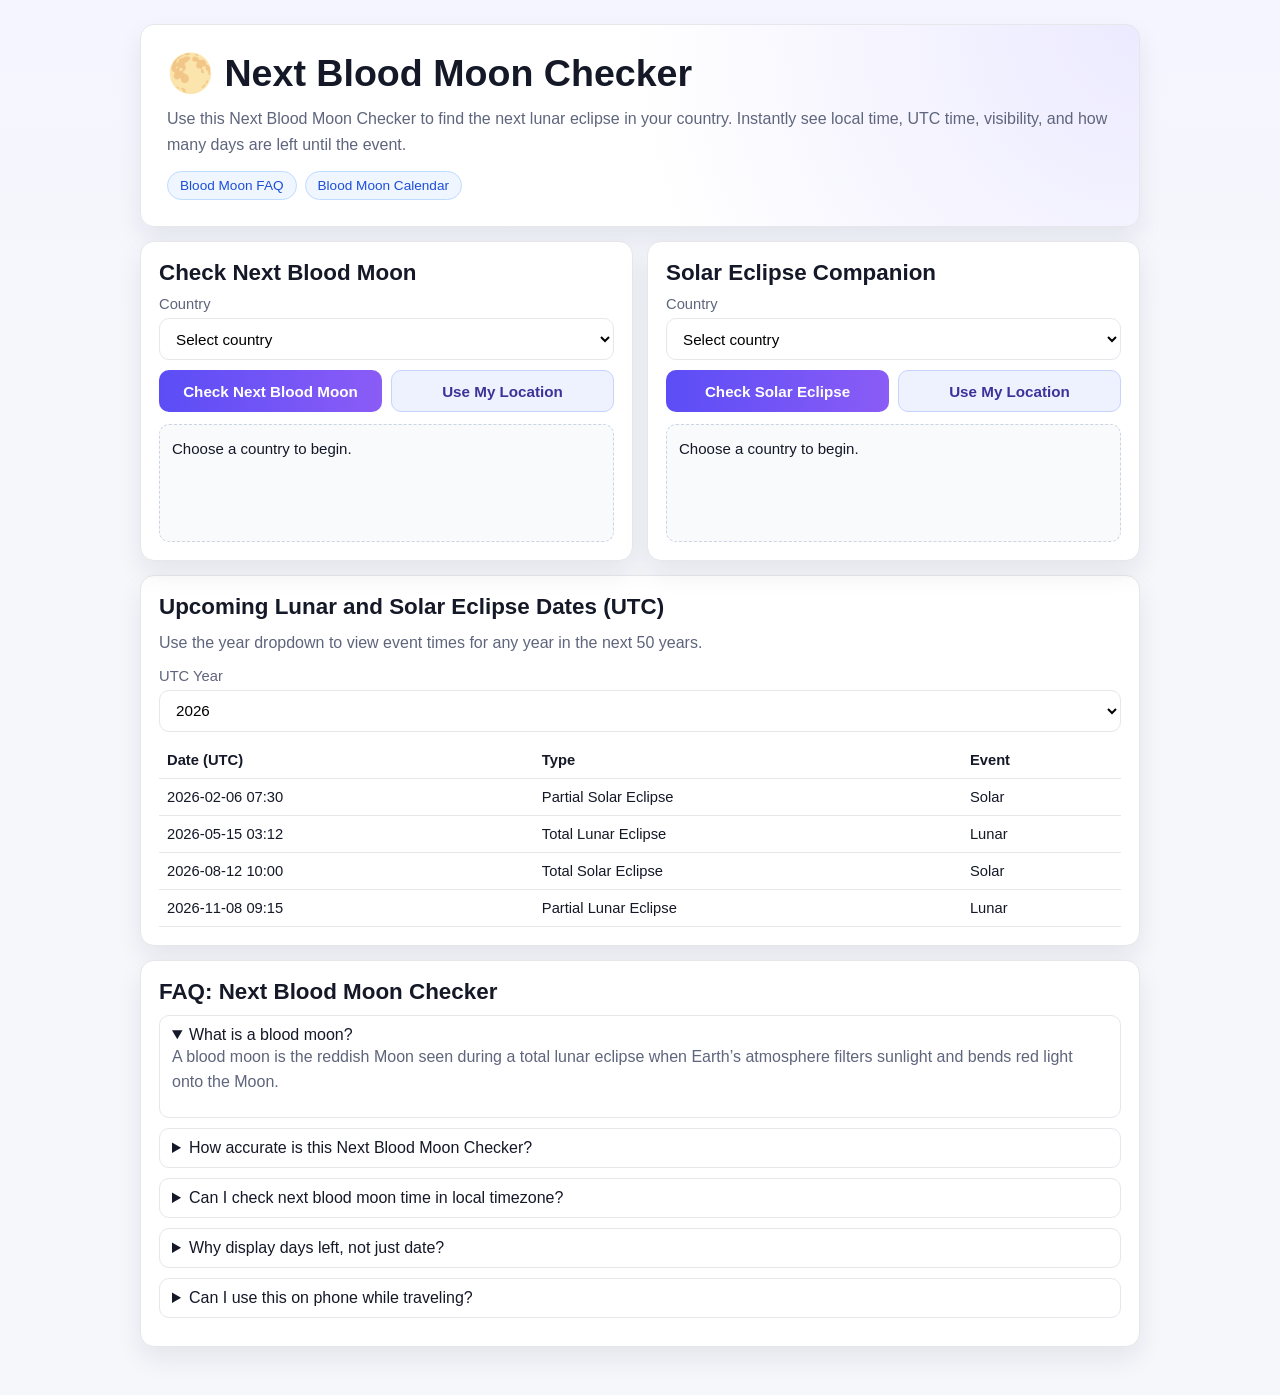
==== commit b8a2167a: "Refine 50-year calendar dropdown without altering checker datasets" ====
--- a/index.html
+++ b/index.html
@@ -215,8 +215,10 @@
 
     <section id="calendar" class="card" style="margin-top:14px;">
       <h2>Upcoming Lunar and Solar Eclipse Dates (UTC)</h2>
-      <p>These sample events support the Next Blood Moon Checker experience and can be expanded with official astronomy feeds.</p>
-      <table>
+      <p>Use the year dropdown to view event times for any year in the next 50 years.</p>
+      <label for="calendarYearSelect">UTC Year</label>
+      <select id="calendarYearSelect" aria-label="Select UTC year"></select>
+      <table style="margin-top:10px;">
         <thead><tr><th>Date (UTC)</th><th>Type</th><th>Event</th></tr></thead>
         <tbody id="eventsTable"></tbody>
       </table>
@@ -260,6 +262,13 @@
       { utc: "2027-02-06T07:30:00Z", type: "Partial Solar Eclipse", visibility: { "United States": "Partial", "Singapore": "Partial", "United Kingdom": "Partial", "Australia": "Total", "Brazil": "Partial", "South Africa": "Not Visible" } }
     ];
 
+    const calendarTemplates = [
+      { month: 1, day: 6, hour: 7, minute: 30, type: "Partial Solar Eclipse", event: "Solar" },
+      { month: 4, day: 15, hour: 3, minute: 12, type: "Total Lunar Eclipse", event: "Lunar" },
+      { month: 7, day: 12, hour: 10, minute: 0, type: "Total Solar Eclipse", event: "Solar" },
+      { month: 10, day: 8, hour: 9, minute: 15, type: "Partial Lunar Eclipse", event: "Lunar" }
+    ];
+
     const countrySelect = document.getElementById("countrySelect");
     const solarCountrySelect = document.getElementById("solarCountrySelect");
 
@@ -291,7 +300,15 @@
         return;
       }
       const dt = new Date(event.utc);
-      const local = dt.toLocaleString(undefined, { dateStyle: "medium", timeStyle: "medium" });
+      const local = dt.toLocaleString("en-US", {
+        year: "numeric",
+        month: "long",
+        day: "numeric",
+        hour: "2-digit",
+        minute: "2-digit",
+        second: "2-digit",
+        hour12: false
+      });
       const vis = event.visibility[country] || "Unknown";
 
       box.innerHTML = `
@@ -368,14 +385,33 @@
       }
     };
 
-    const allEvents = [
-      ...lunarData.map(x => ({ ...x, event: "Lunar" })),
-      ...solarData.map(x => ({ ...x, event: "Solar" }))
-    ].sort((a, b) => new Date(a.utc) - new Date(b.utc));
-
-    document.getElementById("eventsTable").innerHTML = allEvents
-      .map(e => `<tr><td>${new Date(e.utc).toISOString().replace("T", " ").slice(0, 16)}</td><td>${e.type}</td><td>${e.event}</td></tr>`)
-      .join("");
+    function buildCalendarEvents(year) {
+      return calendarTemplates
+        .map(t => {
+          const utc = new Date(Date.UTC(year, t.month, t.day, t.hour, t.minute, 0)).toISOString();
+          return { utc, type: t.type, event: t.event };
+        })
+        .sort((a, b) => new Date(a.utc) - new Date(b.utc));
+    }
+
+    const calendarYearSelect = document.getElementById("calendarYearSelect");
+    const startYear = new Date().getUTCFullYear();
+    const endYear = startYear + 50;
+
+    for (let year = startYear; year <= endYear; year++) {
+      calendarYearSelect.add(new Option(String(year), String(year)));
+    }
+
+    function renderCalendar(year) {
+      const rows = buildCalendarEvents(Number(year));
+      document.getElementById("eventsTable").innerHTML = rows
+        .map(e => `<tr><td>${new Date(e.utc).toISOString().replace("T", " ").slice(0, 16)}</td><td>${e.type}</td><td>${e.event}</td></tr>`)
+        .join("");
+    }
+
+    calendarYearSelect.value = String(startYear);
+    calendarYearSelect.onchange = (e) => renderCalendar(e.target.value);
+    renderCalendar(startYear);
   </script>
 </body>
 </html>
